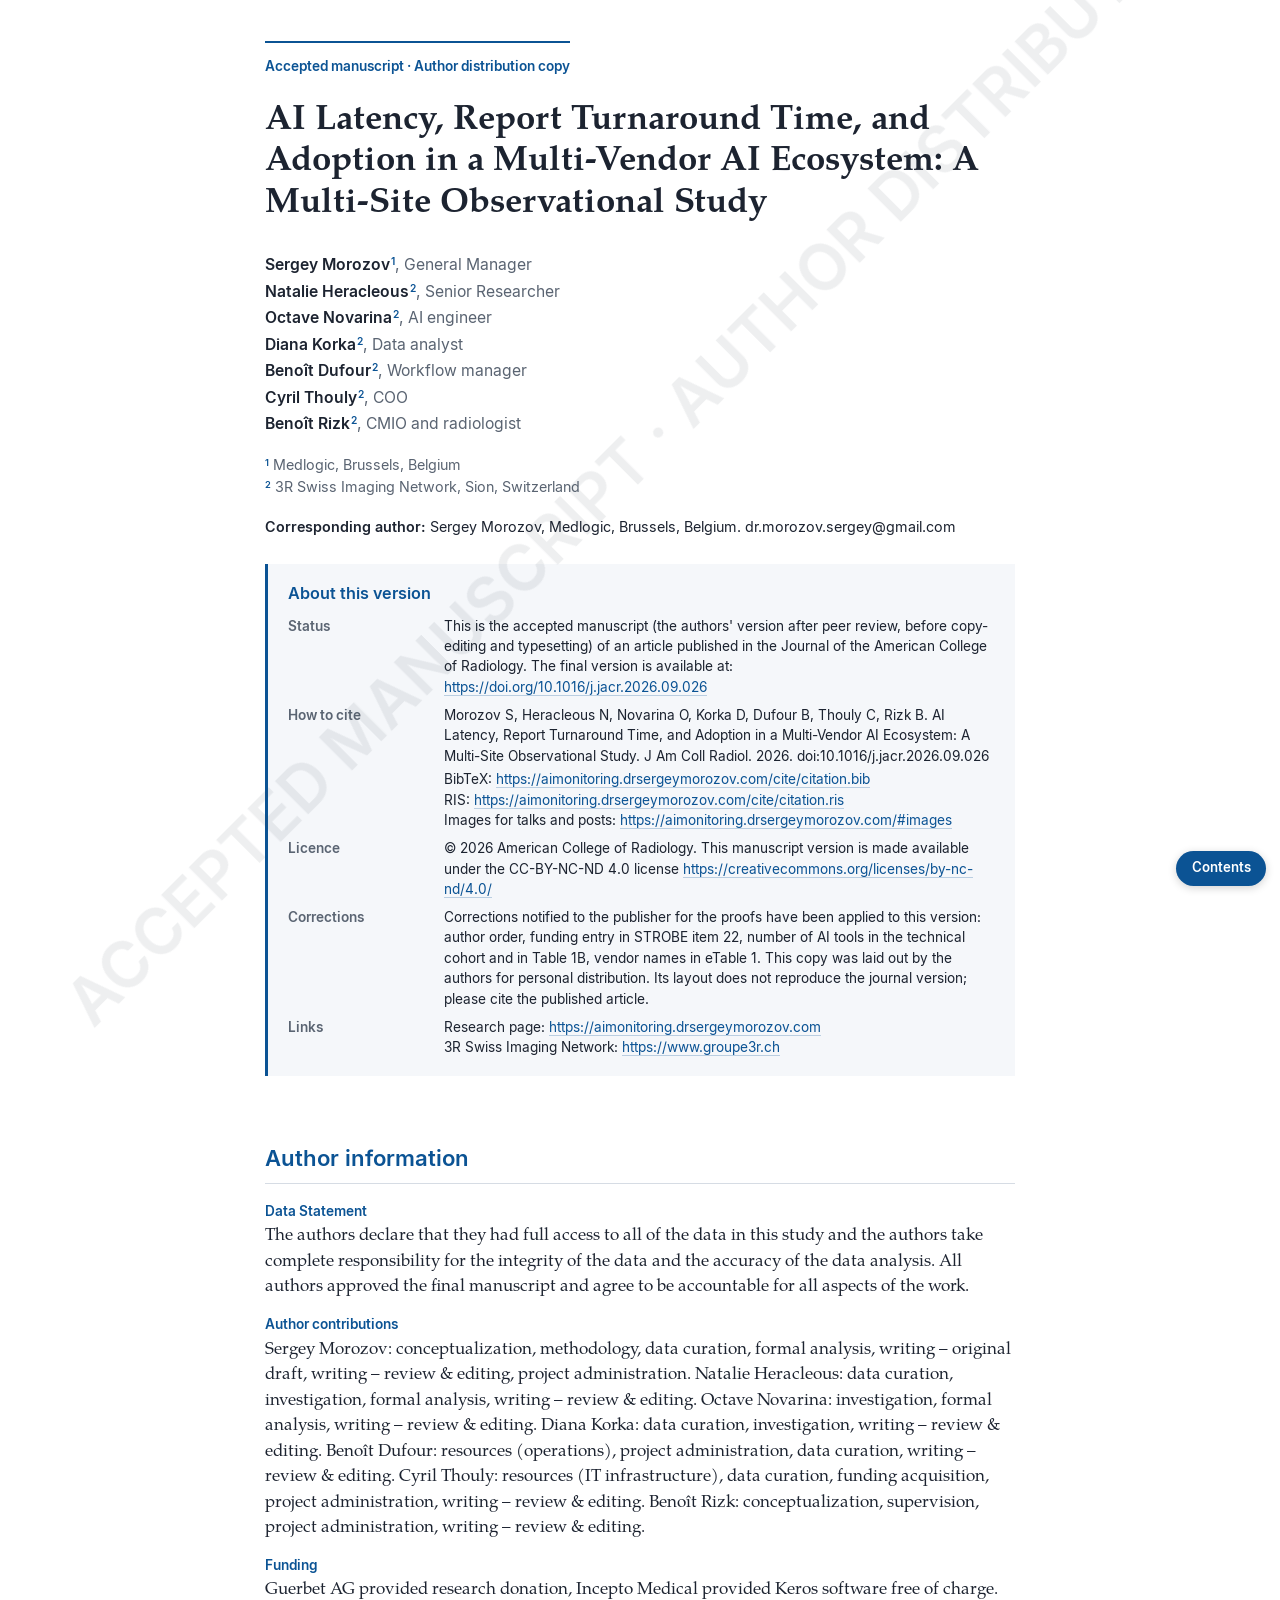
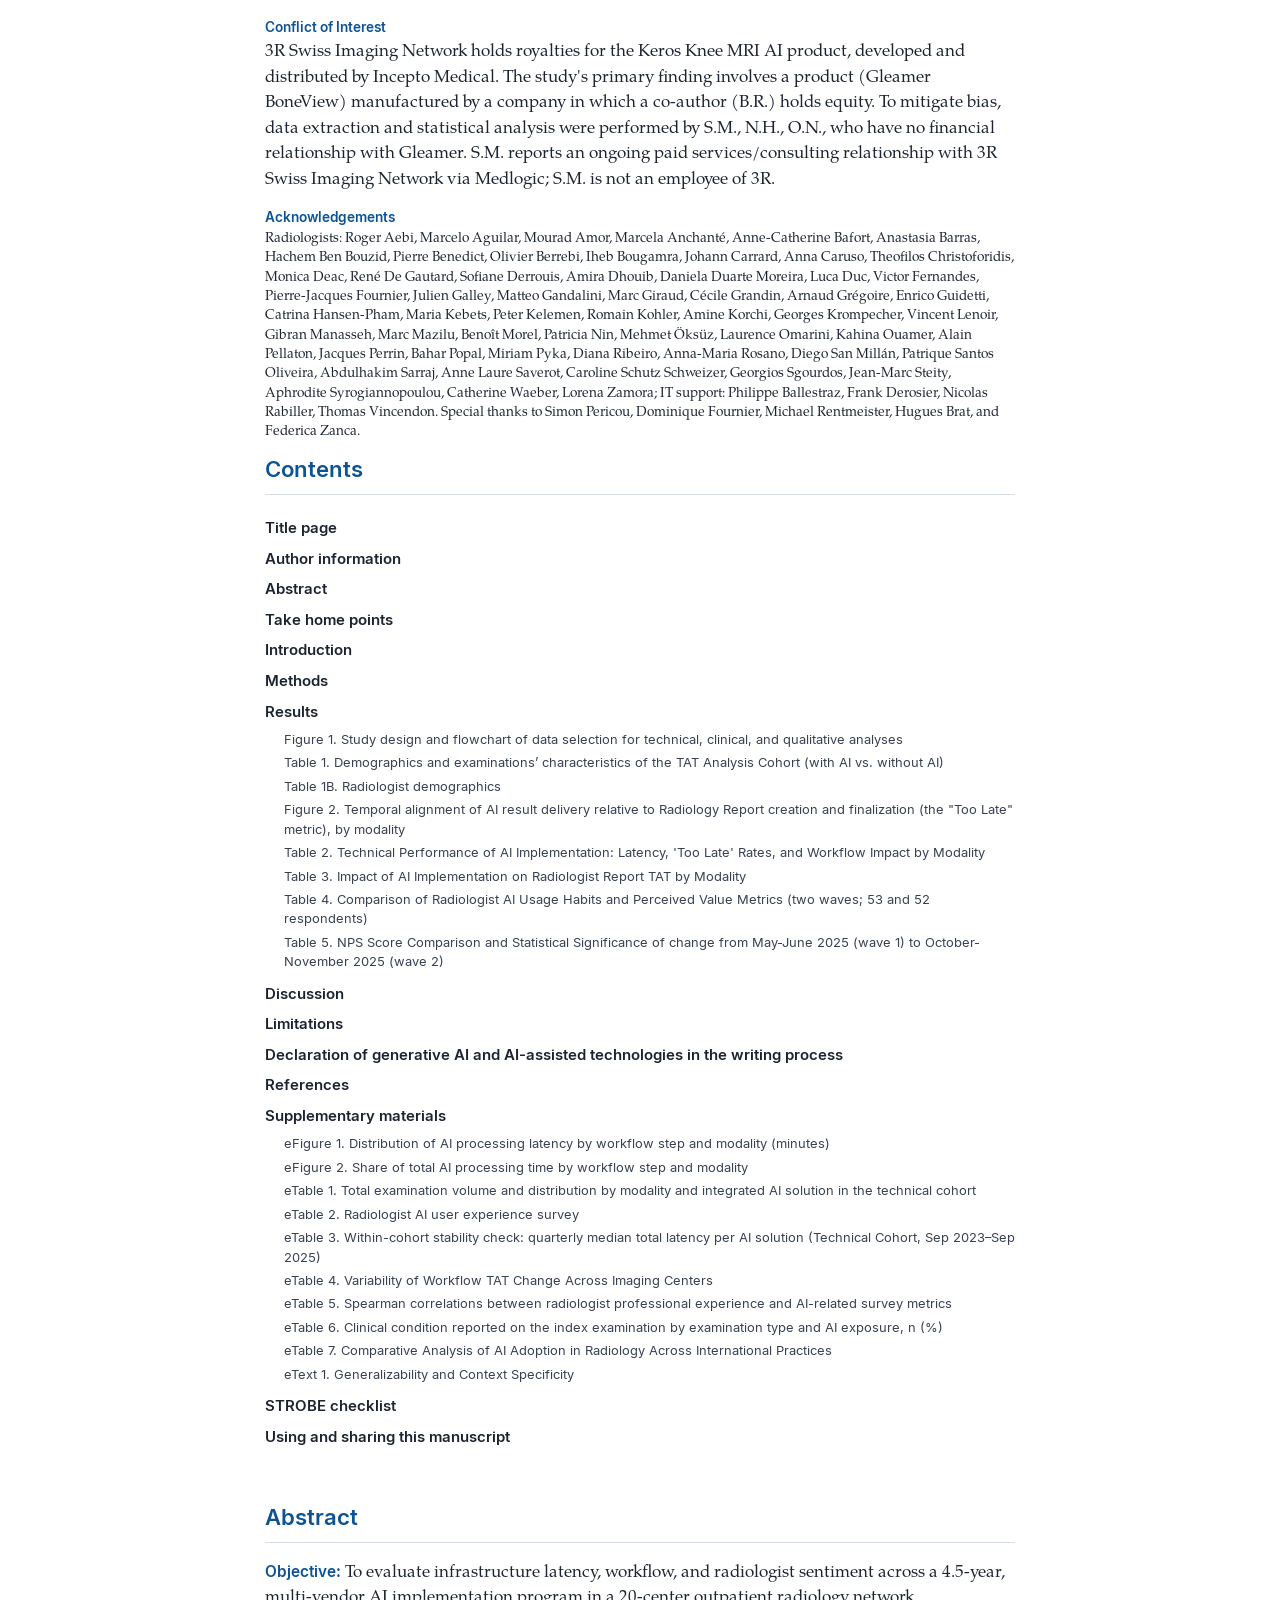
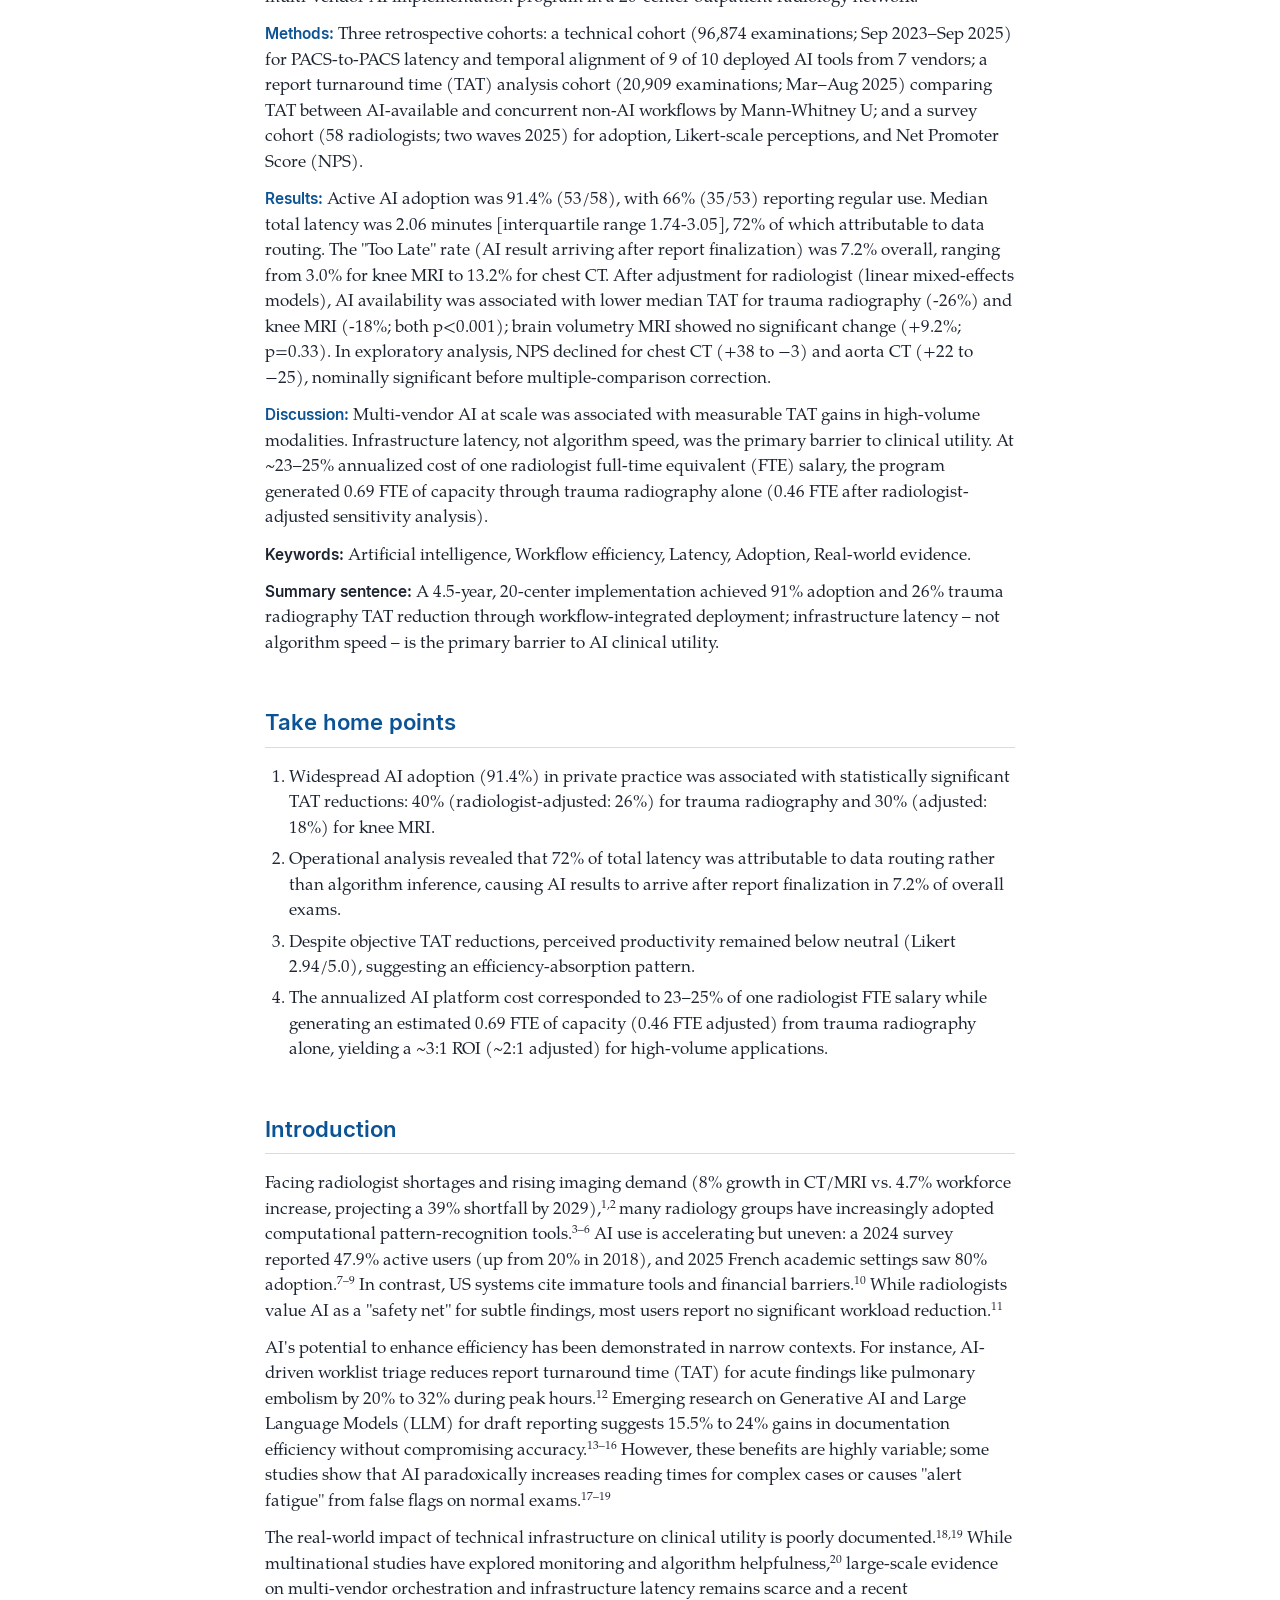
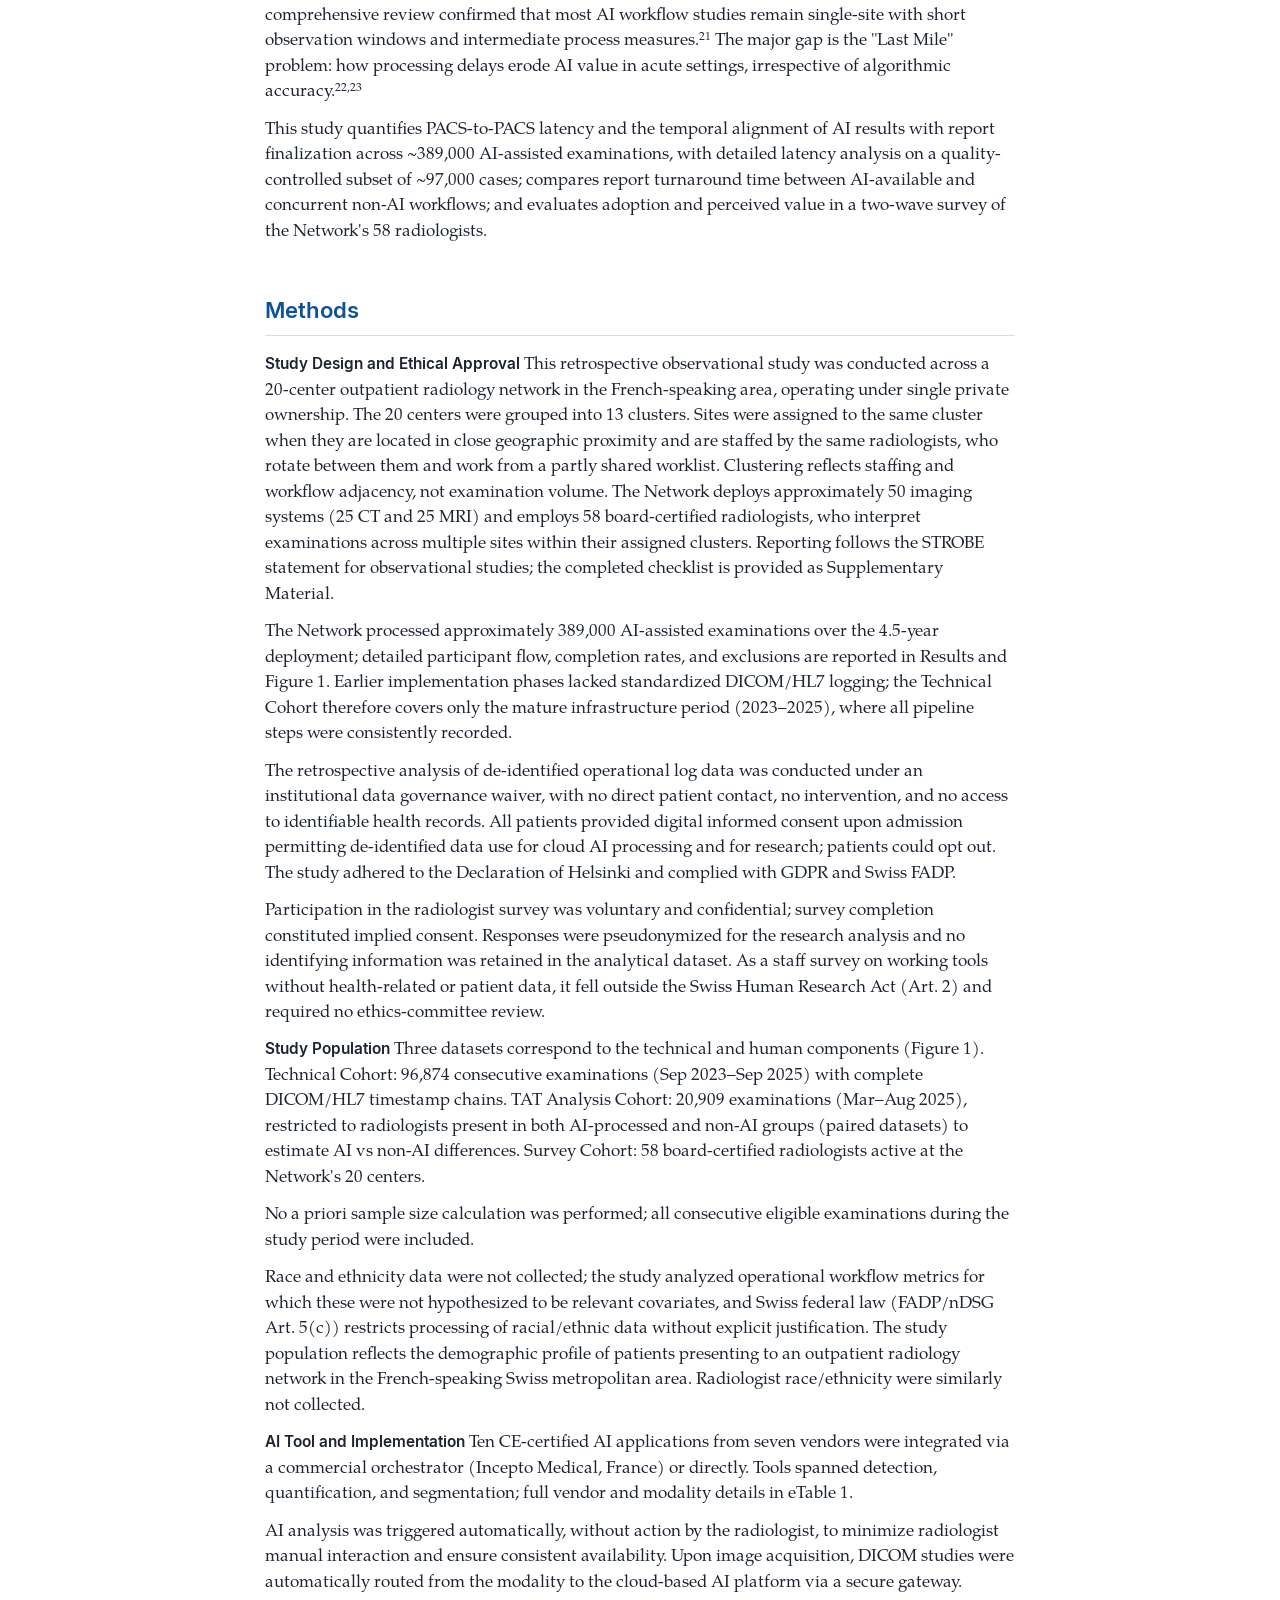
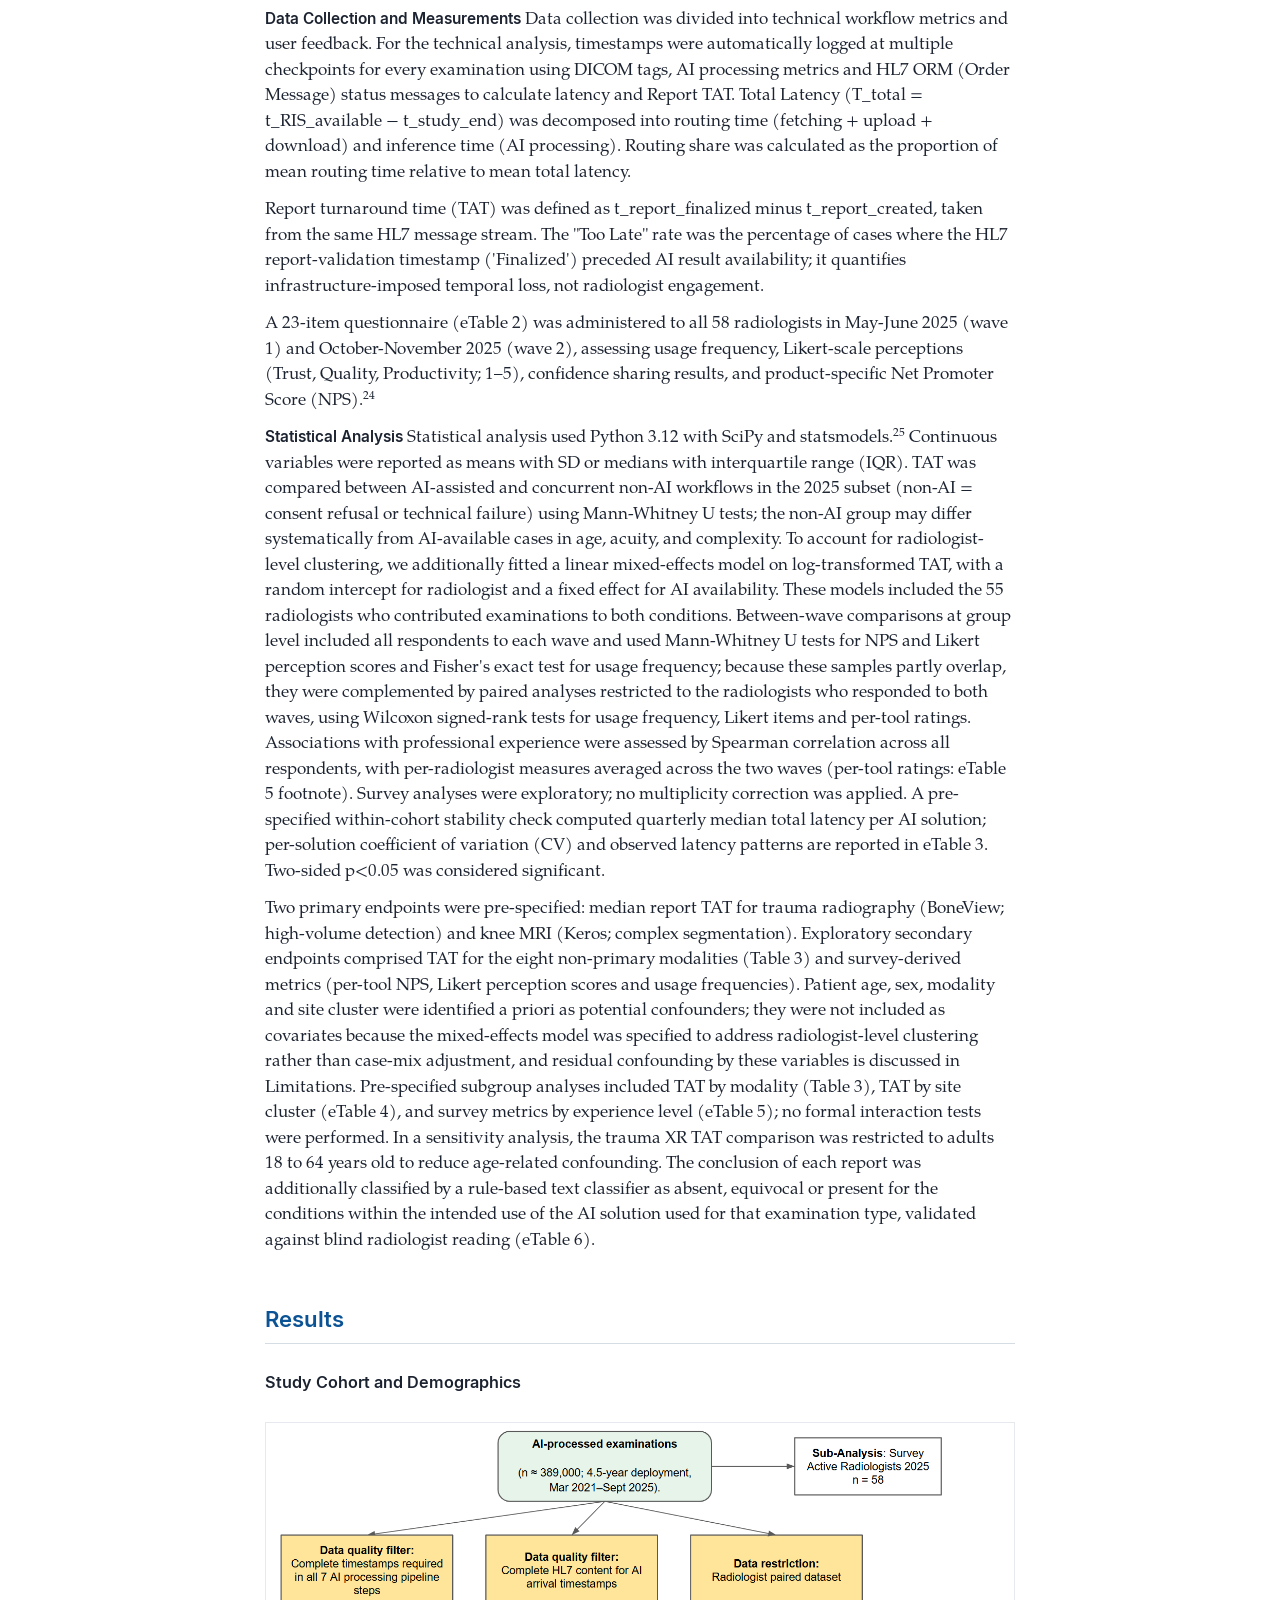
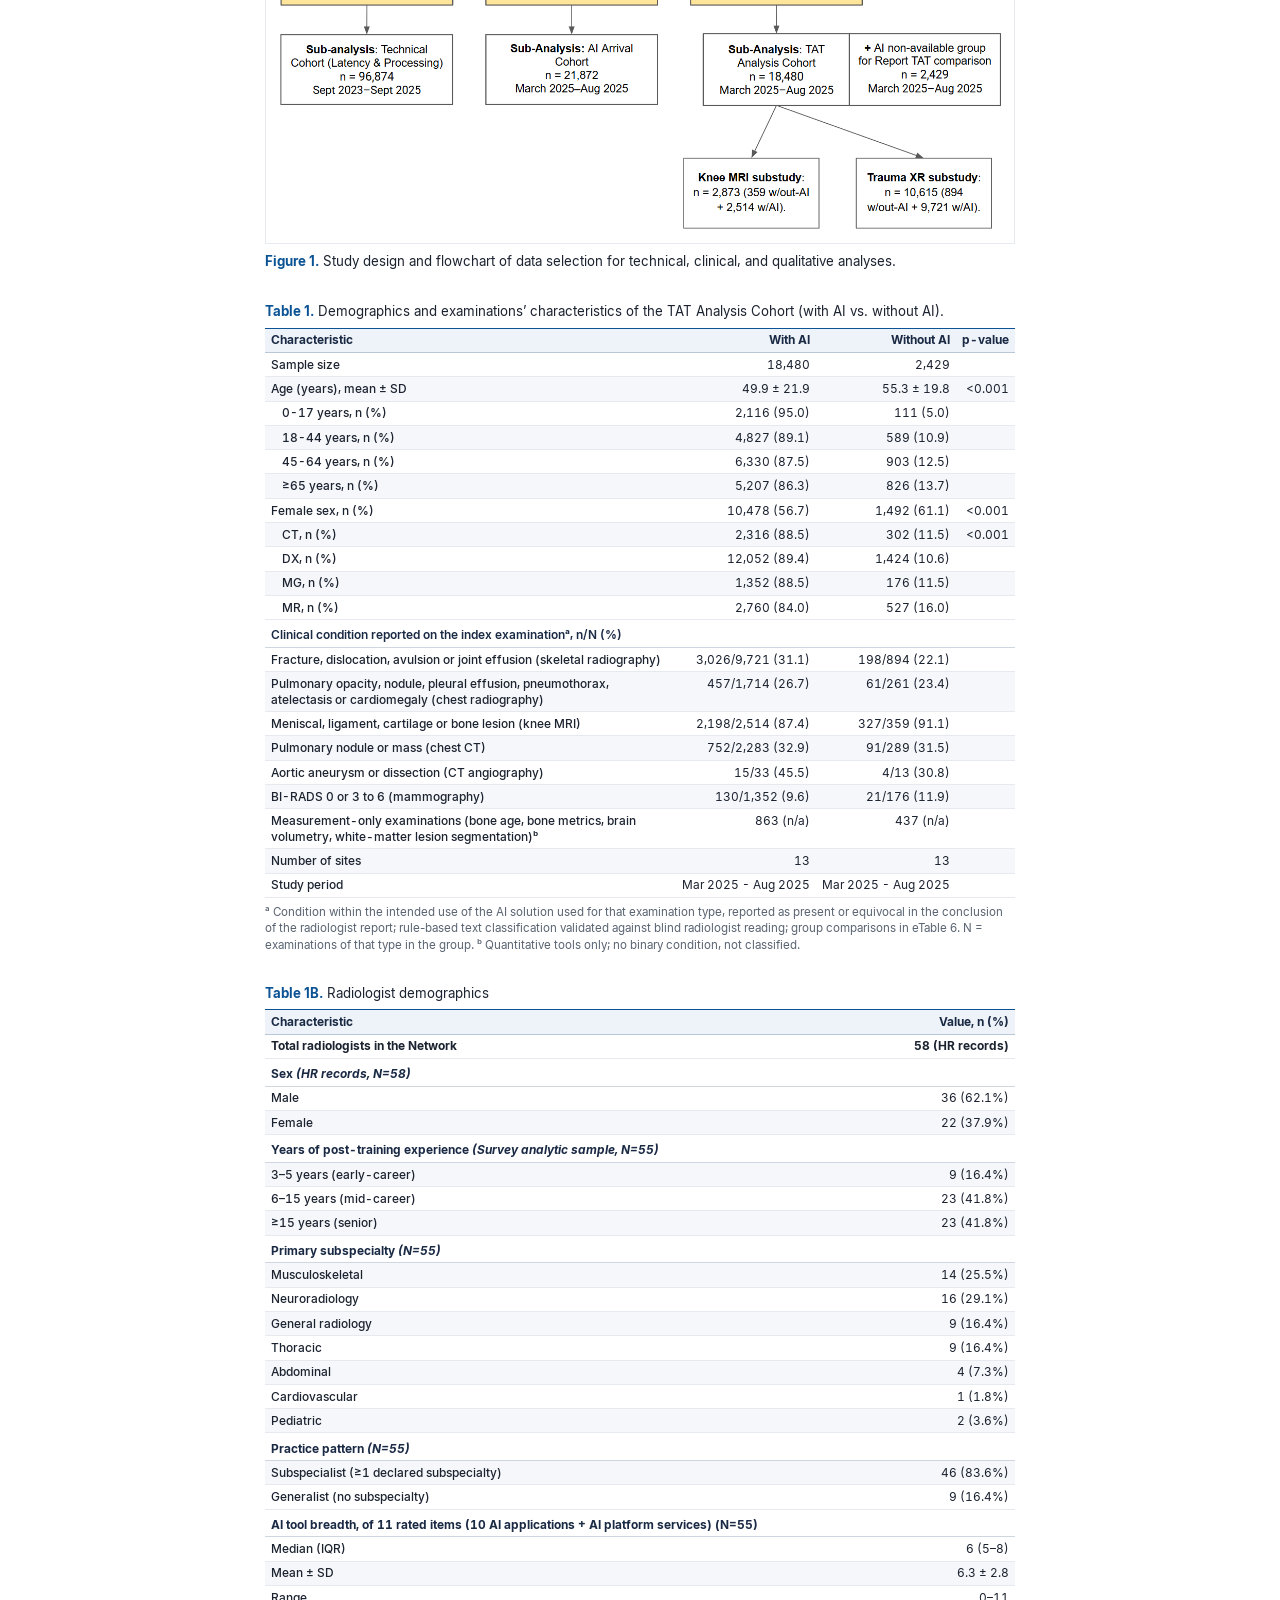
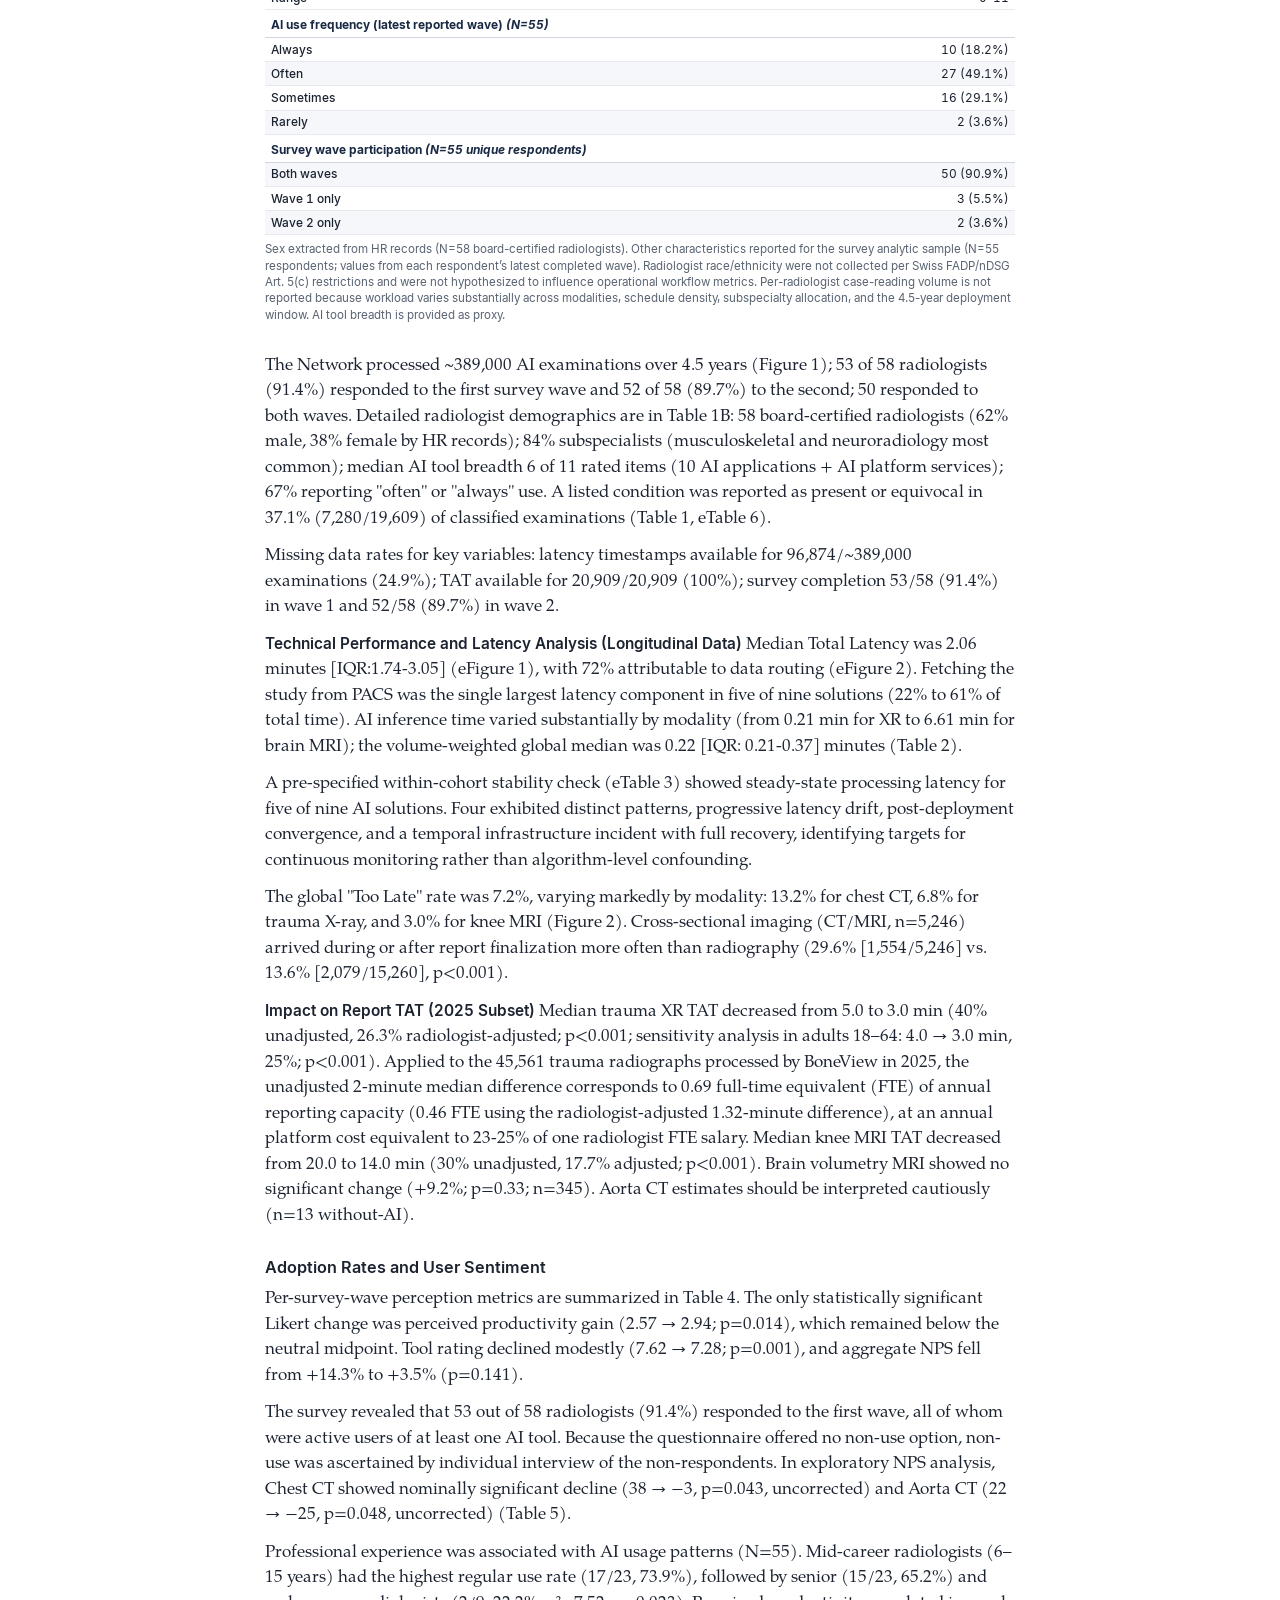
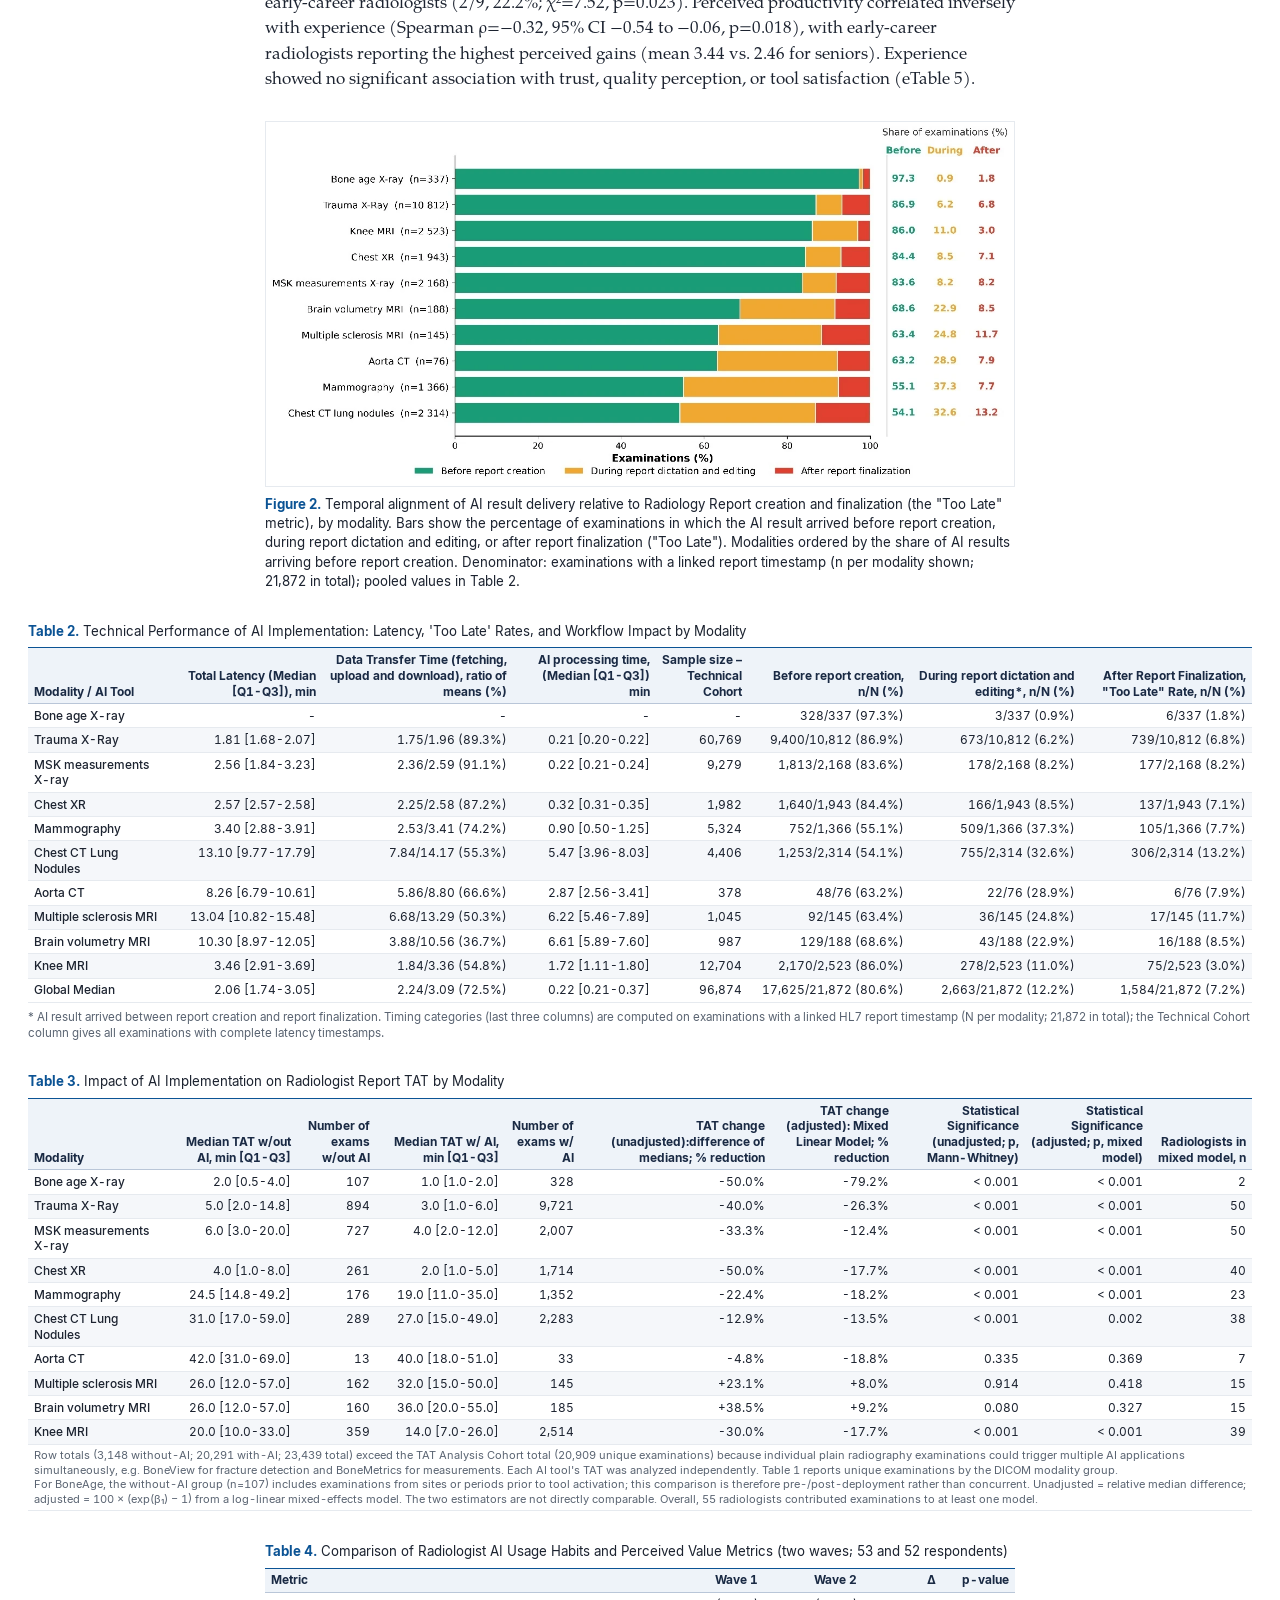
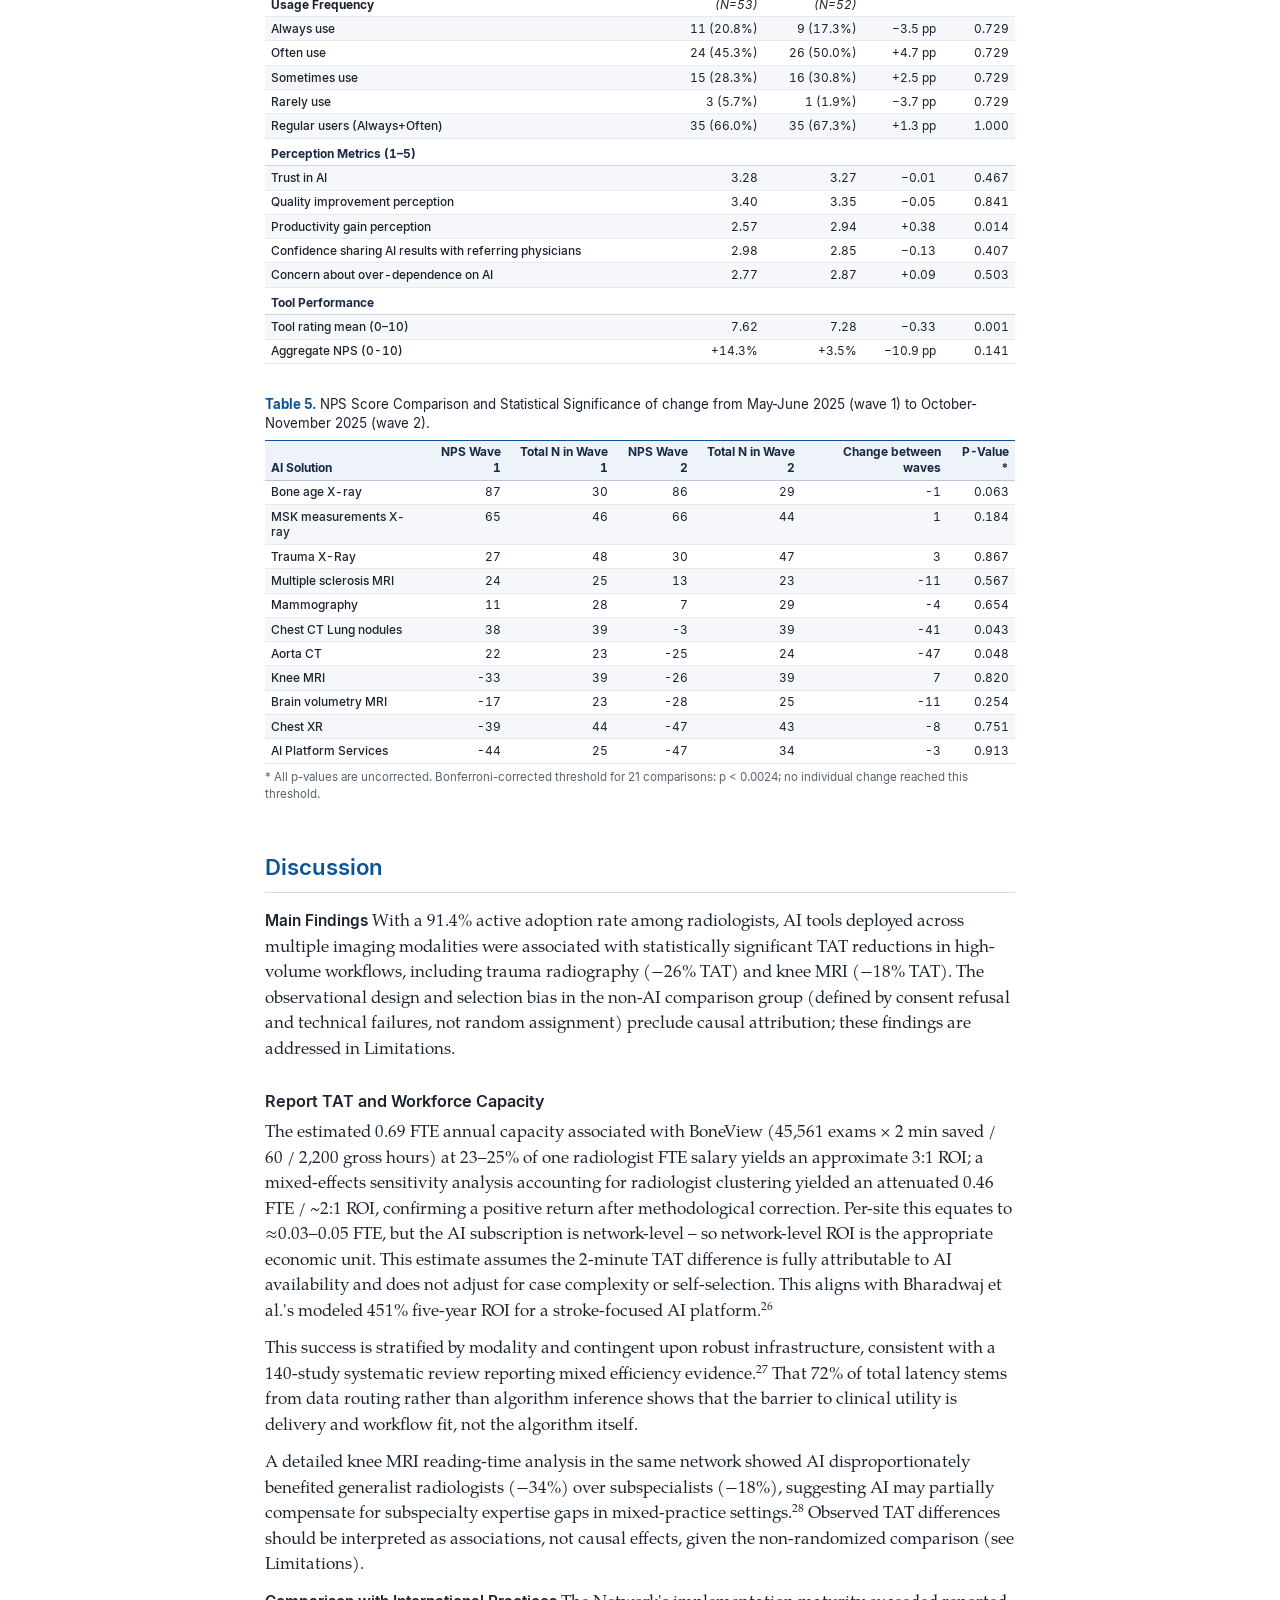
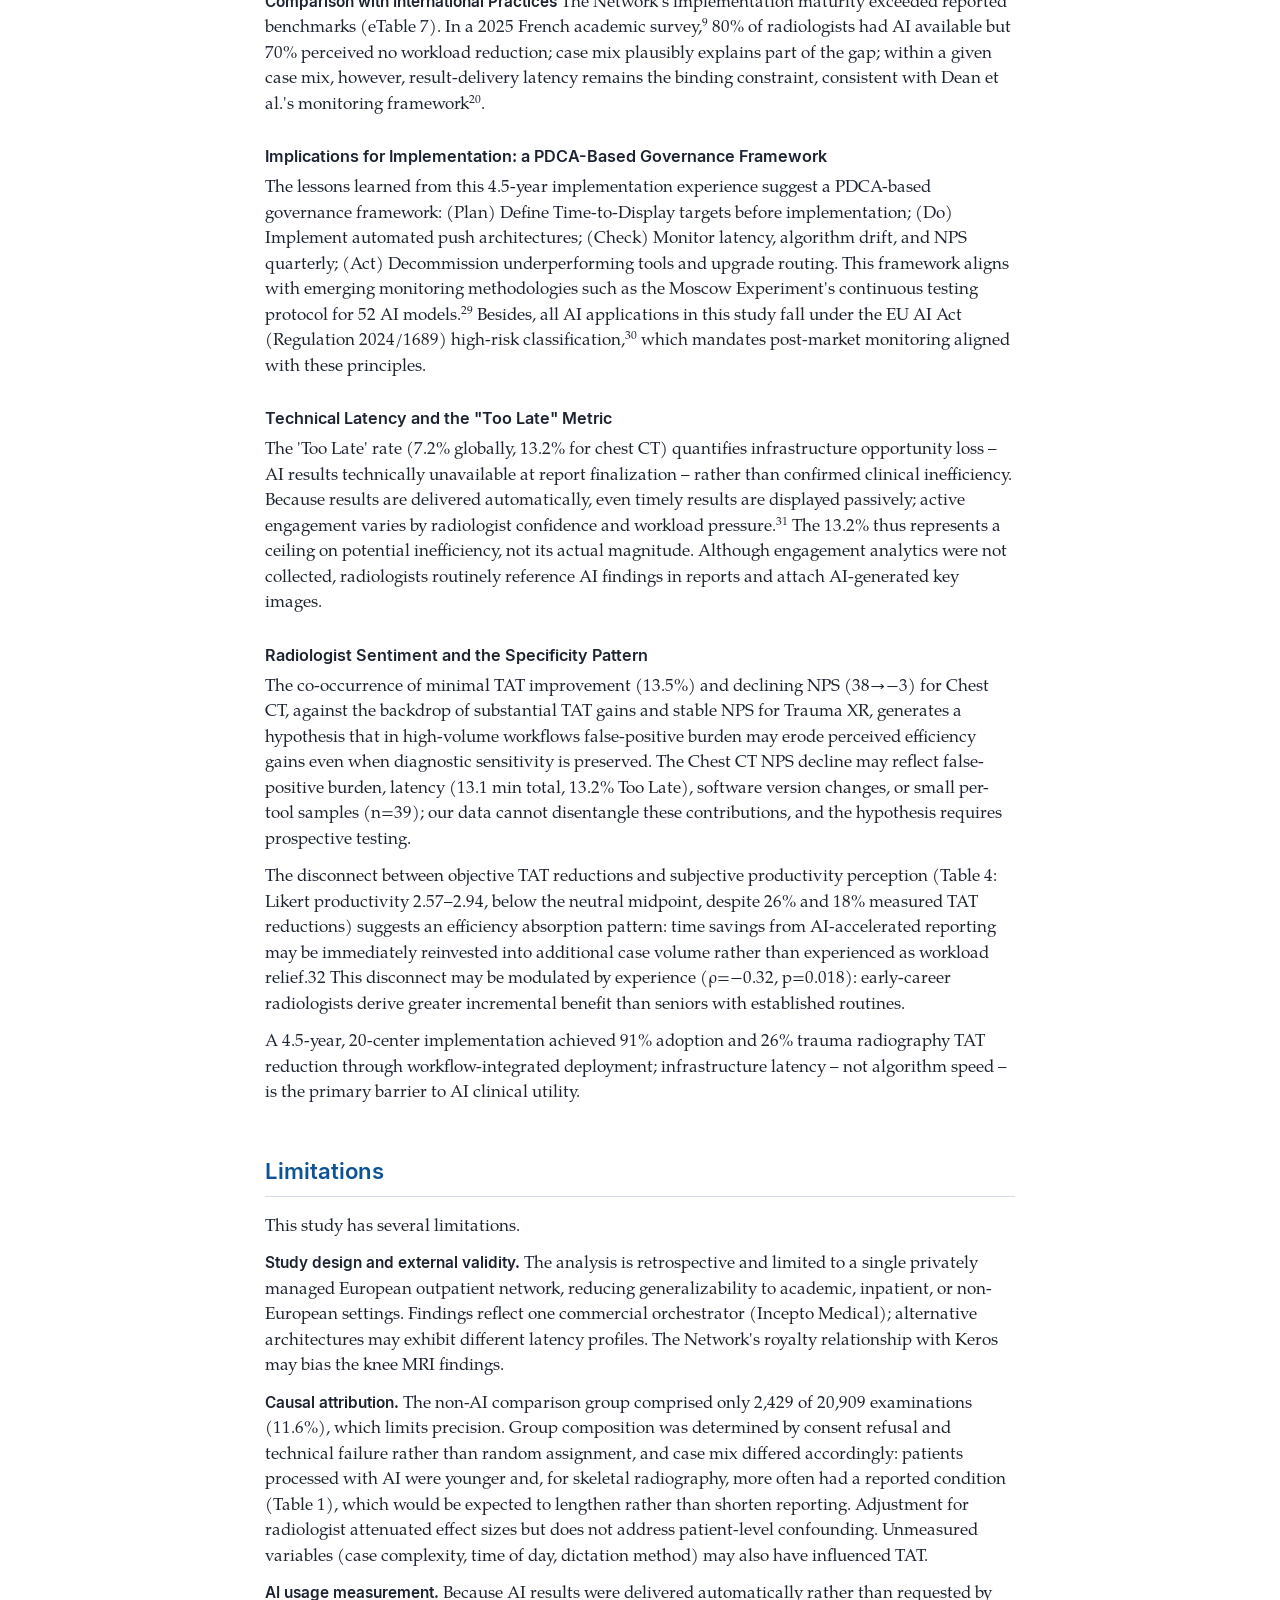
==== manuscript/index.html @ ba64d25e "Research page: AI latency and the Too Late rate (JACR 2026)" ====
<!doctype html>
<html lang="en">
<head>
<meta charset="utf-8">
<meta name="viewport" content="width=device-width, initial-scale=1">
<title>Accepted manuscript: AI Latency, Report Turnaround Time, and Adoption in a Multi-Vendor AI Ecosystem: A Multi-Site Observational Study</title>
<meta name="description" content="Accepted manuscript (author distribution copy). Morozov S, Heracleous N, Novarina O, Korka D, Dufour B, Thouly C, Rizk B. AI Latency, Report Turnaround Time, and Adoption in a Multi-Vendor AI Ecosystem: A Multi-Site Observational Study. J Am Coll Radiol. 2026. doi:10.1016/j.jacr.2026.09.026">
<meta name="author" content="Sergey Morozov, Natalie Heracleous, Octave Novarina, Diana Korka, Benoît Dufour, Cyril Thouly, Benoît Rizk">
<link rel="canonical" href="https://aimonitoring.drsergeymorozov.com/manuscript/">
<link rel="alternate" type="text/markdown" href="manuscript.md" title="Markdown version">
<link rel="alternate" type="application/pdf" href="https://aimonitoring.drsergeymorozov.com/morozov-jacr-2026-accepted-manuscript.pdf" title="PDF version">
<meta name="citation_title" content="AI Latency, Report Turnaround Time, and Adoption in a Multi-Vendor AI Ecosystem: A Multi-Site Observational Study">
<meta name="citation_author" content="Sergey Morozov">
<meta name="citation_author_institution" content="Medlogic, Brussels, Belgium">
<meta name="citation_author" content="Natalie Heracleous">
<meta name="citation_author_institution" content="3R Swiss Imaging Network, Sion, Switzerland">
<meta name="citation_author" content="Octave Novarina">
<meta name="citation_author_institution" content="3R Swiss Imaging Network, Sion, Switzerland">
<meta name="citation_author" content="Diana Korka">
<meta name="citation_author_institution" content="3R Swiss Imaging Network, Sion, Switzerland">
<meta name="citation_author" content="Benoît Dufour">
<meta name="citation_author_institution" content="3R Swiss Imaging Network, Sion, Switzerland">
<meta name="citation_author" content="Cyril Thouly">
<meta name="citation_author_institution" content="3R Swiss Imaging Network, Sion, Switzerland">
<meta name="citation_author" content="Benoît Rizk">
<meta name="citation_author_institution" content="3R Swiss Imaging Network, Sion, Switzerland">
<meta name="citation_publication_date" content="2026">
<meta name="citation_journal_title" content="Journal of the American College of Radiology">
<meta name="citation_doi" content="10.1016/j.jacr.2026.09.026">
<meta name="citation_pdf_url" content="https://aimonitoring.drsergeymorozov.com/morozov-jacr-2026-accepted-manuscript.pdf">
<meta name="citation_abstract_html_url" content="https://aimonitoring.drsergeymorozov.com/manuscript/">
<meta name="citation_language" content="en">
<meta name="citation_keywords" content="Artificial intelligence; Workflow efficiency; Latency; Adoption; Real-world evidence">
<meta name="DC.rights" content="https://creativecommons.org/licenses/by-nc-nd/4.0/">
<script type="application/ld+json">
{
 "@context": "https://schema.org",
 "@type": "ScholarlyArticle",
 "headline": "AI Latency, Report Turnaround Time, and Adoption in a Multi-Vendor AI Ecosystem: A Multi-Site Observational Study",
 "name": "AI Latency, Report Turnaround Time, and Adoption in a Multi-Vendor AI Ecosystem: A Multi-Site Observational Study",
 "author": [
  {
   "@type": "Person",
   "name": "Sergey Morozov",
   "affiliation": {
    "@type": "Organization",
    "name": "Medlogic, Brussels, Belgium"
   }
  },
  {
   "@type": "Person",
   "name": "Natalie Heracleous",
   "affiliation": {
    "@type": "Organization",
    "name": "3R Swiss Imaging Network, Sion, Switzerland"
   }
  },
  {
   "@type": "Person",
   "name": "Octave Novarina",
   "affiliation": {
    "@type": "Organization",
    "name": "3R Swiss Imaging Network, Sion, Switzerland"
   }
  },
  {
   "@type": "Person",
   "name": "Diana Korka",
   "affiliation": {
    "@type": "Organization",
    "name": "3R Swiss Imaging Network, Sion, Switzerland"
   }
  },
  {
   "@type": "Person",
   "name": "Benoît Dufour",
   "affiliation": {
    "@type": "Organization",
    "name": "3R Swiss Imaging Network, Sion, Switzerland"
   }
  },
  {
   "@type": "Person",
   "name": "Cyril Thouly",
   "affiliation": {
    "@type": "Organization",
    "name": "3R Swiss Imaging Network, Sion, Switzerland"
   }
  },
  {
   "@type": "Person",
   "name": "Benoît Rizk",
   "affiliation": {
    "@type": "Organization",
    "name": "3R Swiss Imaging Network, Sion, Switzerland"
   }
  }
 ],
 "datePublished": "2026",
 "isPartOf": {
  "@type": "Periodical",
  "name": "Journal of the American College of Radiology"
 },
 "identifier": {
  "@type": "PropertyValue",
  "propertyID": "DOI",
  "value": "10.1016/j.jacr.2026.09.026"
 },
 "sameAs": "https://doi.org/10.1016/j.jacr.2026.09.026",
 "license": "https://creativecommons.org/licenses/by-nc-nd/4.0/",
 "copyrightHolder": {
  "@type": "Organization",
  "name": "American College of Radiology"
 },
 "copyrightYear": 2026,
 "creativeWorkStatus": "Accepted manuscript",
 "abstract": "Objective: To evaluate infrastructure latency, workflow, and radiologist sentiment across a 4.5-year, multi-vendor AI implementation program in a 20-center outpatient radiology network. Methods: Three retrospective cohorts: a technical cohort (96,874 examinations; Sep 2023–Sep 2025) for PACS-to-PACS latency and temporal alignment of 9 of 10 deployed AI tools from 7 vendors; a report turnaround time (TAT) analysis cohort (20,909 examinations; Mar–Aug 2025) comparing TAT between AI-available and concurrent non-AI workflows by Mann-Whitney U; and a survey cohort (58 radiologists; two waves 2025) for adoption, Likert-scale perceptions, and Net Promoter Score (NPS). Results: Active AI adoption was 91.4% (53/58), with 66% (35/53) reporting regular use. Median total latency was 2.06 minutes [interquartile range 1.74-3.05], 72% of which attributable to data routing. The \"Too Late\" rate (AI result arriving after report finalization) was 7.2% overall, ranging from 3.0% for knee MRI to 13.2% for chest CT. After adjustment for radiologist (linear mixed-effects models), AI availability was associated with lower median TAT for trauma radiography (-26%) and knee MRI (-18%; both p<0.001); brain volumetry MRI showed no significant change (+9.2%; p=0.33). In exploratory analysis, NPS declined for chest CT (+38 to −3) and aorta CT (+22 to −25), nominally significant before multiple-comparison correction. Discussion: Multi-vendor AI at scale was associated with measurable TAT gains in high-volume modalities. Infrastructure latency, not algorithm speed, was the primary barrier to clinical utility. At ~23–25% annualized cost of one radiologist full-time equivalent (FTE) salary, the program generated 0.69 FTE of capacity through trauma radiography alone (0.46 FTE after radiologist-adjusted sensitivity analysis).",
 "keywords": [
  "Artificial intelligence",
  "Workflow efficiency",
  "Latency",
  "Adoption",
  "Real-world evidence"
 ],
 "inLanguage": "en",
 "url": "https://aimonitoring.drsergeymorozov.com/manuscript/",
 "encoding": [
  {
   "@type": "MediaObject",
   "encodingFormat": "application/pdf",
   "contentUrl": "https://aimonitoring.drsergeymorozov.com/morozov-jacr-2026-accepted-manuscript.pdf"
  },
  {
   "@type": "MediaObject",
   "encodingFormat": "text/markdown",
   "contentUrl": "https://aimonitoring.drsergeymorozov.com/manuscript/manuscript.md"
  }
 ]
}
</script>
<link rel="stylesheet" href="assets/style.css">
</head>
<body>
<div class="page-wrap">
<main>
<article>

<header class="titlepage" id="title-page">
  <p class="status">Accepted manuscript · Author distribution copy</p>
  <h1><a class="self" href="#title-page">AI Latency, Report Turnaround Time, and Adoption in a Multi-Vendor AI Ecosystem: A Multi-Site Observational Study</a></h1>
  <ul class="alist"><li><span class="nm">Sergey Morozov<sup>1</sup></span><span class="role">, General Manager</span></li><li><span class="nm">Natalie Heracleous<sup>2</sup></span><span class="role">, Senior Researcher</span></li><li><span class="nm">Octave Novarina<sup>2</sup></span><span class="role">, AI engineer</span></li><li><span class="nm">Diana Korka<sup>2</sup></span><span class="role">, Data analyst</span></li><li><span class="nm">Benoît Dufour<sup>2</sup></span><span class="role">, Workflow manager</span></li><li><span class="nm">Cyril Thouly<sup>2</sup></span><span class="role">, COO</span></li><li><span class="nm">Benoît Rizk<sup>2</sup></span><span class="role">, CMIO and radiologist</span></li></ul>
  <p class="affs"><sup>1</sup> Medlogic, Brussels, Belgium<br><sup>2</sup> 3R Swiss Imaging Network, Sion, Switzerland</p>
  <p class="corr"><b>Corresponding author:</b> Sergey Morozov, Medlogic, Brussels, Belgium. dr.morozov.sergey@gmail.com</p>
  <div class="about">
    <h2>About this version</h2>
    <dl>
      <dt>Status</dt><dd>This is the accepted manuscript (the authors&#x27; version after peer review, before copy-editing and typesetting) of an article published in the Journal of the American College of Radiology. The final version is available at: <a class="url" href="https://doi.org/10.1016/j.jacr.2026.09.026">https://doi.org/10.1016/j.jacr.2026.09.026</a></dd>
      <dt>How to cite</dt><dd>Morozov S, Heracleous N, Novarina O, Korka D, Dufour B, Thouly C, Rizk B. AI Latency, Report Turnaround Time, and Adoption in a Multi-Vendor AI Ecosystem: A Multi-Site Observational Study. J Am Coll Radiol. 2026. doi:10.1016/j.jacr.2026.09.026<br><span class="citelinks">BibTeX: <a class="url" href="https://aimonitoring.drsergeymorozov.com/cite/citation.bib">https://aimonitoring.drsergeymorozov.com/cite/citation.bib</a><br>RIS: <a class="url" href="https://aimonitoring.drsergeymorozov.com/cite/citation.ris">https://aimonitoring.drsergeymorozov.com/cite/citation.ris</a><br>Images for talks and posts: <a class="url" href="https://aimonitoring.drsergeymorozov.com/#images">https://aimonitoring.drsergeymorozov.com/#images</a></span></dd>
      <dt>Licence</dt><dd>© 2026 American College of Radiology. This manuscript version is made available under the CC-BY-NC-ND 4.0 license <a class="url" href="https://creativecommons.org/licenses/by-nc-nd/4.0/">https://creativecommons.org/licenses/by-nc-nd/4.0/</a></dd>
      <dt>Corrections</dt><dd>Corrections notified to the publisher for the proofs have been applied to this version: author order, funding entry in STROBE item 22, number of AI tools in the technical cohort and in Table 1B, vendor names in eTable 1. This copy was laid out by the authors for personal distribution. Its layout does not reproduce the journal version; please cite the published article.</dd>
      <dt>Links</dt><dd>Research page: <a class="url" href="https://aimonitoring.drsergeymorozov.com">https://aimonitoring.drsergeymorozov.com</a><br>3R Swiss Imaging Network: <a class="url" href="https://www.groupe3r.ch">https://www.groupe3r.ch</a></dd>
    </dl>
  </div>
</header>
<section class="artinfo" id="article-information"><h2><a class="self" href="#article-information">Author information</a></h2><div class="tp"><dl><dt>Data Statement</dt><dd><p>The authors declare that they had full access to all of the data in this study and the authors take complete responsibility for the integrity of the data and the accuracy of the data analysis. All authors approved the final manuscript and agree to be accountable for all aspects of the work.</p></dd><dt>Author contributions</dt><dd><p>Sergey Morozov: conceptualization, methodology, data curation, formal analysis, writing – original draft, writing – review &amp; editing, project administration. Natalie Heracleous: data curation, investigation, formal analysis, writing – review &amp; editing. Octave Novarina: investigation, formal analysis, writing – review &amp; editing. Diana Korka: data curation, investigation, writing – review &amp; editing. Benoît Dufour: resources (operations), project administration, data curation, writing – review &amp; editing. Cyril Thouly: resources (IT infrastructure), data curation, funding acquisition, project administration, writing – review &amp; editing. Benoît Rizk: conceptualization, supervision, project administration, writing – review &amp; editing.</p></dd><dt>Funding</dt><dd><p>Guerbet AG provided research donation, Incepto Medical provided Keros software free of charge.</p></dd><dt>Conflict of Interest</dt><dd><p>3R Swiss Imaging Network holds royalties for the Keros Knee MRI AI product, developed and distributed by Incepto Medical. The study&#x27;s primary finding involves a product (Gleamer BoneView) manufactured by a company in which a co-author (B.R.) holds equity. To mitigate bias, data extraction and statistical analysis were performed by S.M., N.H., O.N., who have no financial relationship with Gleamer. S.M. reports an ongoing paid services/consulting relationship with 3R Swiss Imaging Network via Medlogic; S.M. is not an employee of 3R.</p></dd><dt>Acknowledgements</dt><dd class="small"><p>Radiologists: Roger Aebi, Marcelo Aguilar, Mourad Amor, Marcela Anchanté, Anne-Catherine Bafort, Anastasia Barras, Hachem Ben Bouzid, Pierre Benedict, Olivier Berrebi, Iheb Bougamra, Johann Carrard, Anna Caruso, Theofilos Christoforidis, Monica Deac, René De Gautard, Sofiane Derrouis, Amira Dhouib, Daniela Duarte Moreira, Luca Duc, Victor Fernandes, Pierre-Jacques Fournier, Julien Galley, Matteo Gandalini, Marc Giraud, Cécile Grandin, Arnaud Grégoire, Enrico Guidetti, Catrina Hansen-Pham, Maria Kebets, Peter Kelemen, Romain Kohler, Amine Korchi, Georges Krompecher, Vincent Lenoir, Gibran Manasseh, Marc Mazilu, Benoît Morel, Patricia Nin, Mehmet Öksüz, Laurence Omarini, Kahina Ouamer, Alain Pellaton, Jacques Perrin, Bahar Popal, Miriam Pyka, Diana Ribeiro, Anna-Maria Rosano, Diego San Millán, Patrique Santos Oliveira, Abdulhakim Sarraj, Anne Laure Saverot, Caroline Schutz Schweizer, Georgios Sgourdos, Jean-Marc Steity, Aphrodite Syrogiannopoulou, Catherine Waeber, Lorena Zamora; IT support: Philippe Ballestraz, Frank Derosier, Nicolas Rabiller, Thomas Vincendon. Special thanks to Simon Pericou, Dominique Fournier, Michael Rentmeister, Hugues Brat, and Federica Zanca.</p></dd></dl></div></section>

<nav class="toc" id="contents" aria-label="Contents">
  <h2><a class="self" href="#contents">Contents</a></h2>
  <ol><li class="lvl1"><a class="e" href="#title-page">Title page</a></li><li class="lvl1"><a class="e" href="#article-information">Author information</a></li><li class="lvl1"><a class="e" href="#abstract">Abstract</a></li><li class="lvl1"><a class="e" href="#take-home-points">Take home points</a></li><li class="lvl1"><a class="e" href="#introduction">Introduction</a></li><li class="lvl1"><a class="e" href="#methods">Methods</a></li><li class="lvl1"><a class="e" href="#results">Results</a><ol><li class="lvl2"><a class="e" href="#figure-1">Figure 1. Study design and flowchart of data selection for technical, clinical, and qualitative analyses</a></li><li class="lvl2"><a class="e" href="#table-1">Table 1. Demographics and examinations’ characteristics of the TAT Analysis Cohort (with AI vs. without AI)</a></li><li class="lvl2"><a class="e" href="#table-1b">Table 1B. Radiologist demographics</a></li><li class="lvl2"><a class="e" href="#figure-2">Figure 2. Temporal alignment of AI result delivery relative to Radiology Report creation and finalization (the &quot;Too Late&quot; metric), by modality</a></li><li class="lvl2"><a class="e" href="#table-2">Table 2. Technical Performance of AI Implementation: Latency, &#x27;Too Late&#x27; Rates, and Workflow Impact by Modality</a></li><li class="lvl2"><a class="e" href="#table-3">Table 3. Impact of AI Implementation on Radiologist Report TAT by Modality</a></li><li class="lvl2"><a class="e" href="#table-4">Table 4. Comparison of Radiologist AI Usage Habits and Perceived Value Metrics (two waves; 53 and 52 respondents)</a></li><li class="lvl2"><a class="e" href="#table-5">Table 5. NPS Score Comparison and Statistical Significance of change from May-June 2025 (wave 1) to October-November 2025 (wave 2)</a></li></ol></li><li class="lvl1"><a class="e" href="#discussion">Discussion</a></li><li class="lvl1"><a class="e" href="#limitations">Limitations</a></li><li class="lvl1"><a class="e" href="#declaration-of-generative-ai-and-ai-assisted-technologies-in">Declaration of generative AI and AI-assisted technologies in the writing process</a></li><li class="lvl1"><a class="e" href="#references">References</a></li><li class="lvl1"><a class="e" href="#supplementary-materials">Supplementary materials</a><ol><li class="lvl2"><a class="e" href="#efigure-1">eFigure 1. Distribution of AI processing latency by workflow step and modality (minutes)</a></li><li class="lvl2"><a class="e" href="#efigure-2">eFigure 2. Share of total AI processing time by workflow step and modality</a></li><li class="lvl2"><a class="e" href="#etable-1">eTable 1. Total examination volume and distribution by modality and integrated AI solution in the technical cohort</a></li><li class="lvl2"><a class="e" href="#etable-2">eTable 2. Radiologist AI user experience survey</a></li><li class="lvl2"><a class="e" href="#etable-3">eTable 3. Within-cohort stability check: quarterly median total latency per AI solution (Technical Cohort, Sep 2023–Sep 2025)</a></li><li class="lvl2"><a class="e" href="#etable-4">eTable 4. Variability of Workflow TAT Change Across Imaging Centers</a></li><li class="lvl2"><a class="e" href="#etable-5">eTable 5. Spearman correlations between radiologist professional experience and AI-related survey metrics</a></li><li class="lvl2"><a class="e" href="#etable-6">eTable 6. Clinical condition reported on the index examination by examination type and AI exposure, n (%)</a></li><li class="lvl2"><a class="e" href="#etable-7">eTable 7. Comparative Analysis of AI Adoption in Radiology Across International Practices</a></li><li class="lvl2"><a class="e" href="#etext-1-generalizability-and-context-specificity">eText 1. Generalizability and Context Specificity</a></li></ol></li><li class="lvl1"><a class="e" href="#strobe-checklist">STROBE checklist</a></li><li class="lvl1"><a class="e" href="#using-and-sharing">Using and sharing this manuscript</a></li></ol>
</nav>
<section id="abstract"><h2><a class="self" href="#abstract">Abstract</a></h2><p><strong class="lbl">Objective:</strong> To evaluate infrastructure latency, workflow, and radiologist sentiment across a 4.5-year, multi-vendor AI implementation program in a 20-center outpatient radiology network.</p><p><strong class="lbl">Methods:</strong> Three retrospective cohorts: a technical cohort (96,874 examinations; Sep 2023–Sep 2025) for PACS-to-PACS latency and temporal alignment of 9 of 10 deployed AI tools from 7 vendors; a report turnaround time (TAT) analysis cohort (20,909 examinations; Mar–Aug 2025) comparing TAT between AI-available and concurrent non-AI workflows by Mann-Whitney U; and a survey cohort (58 radiologists; two waves 2025) for adoption, Likert-scale perceptions, and Net Promoter Score (NPS).</p><p><strong class="lbl">Results:</strong> Active AI adoption was 91.4% (53/58), with 66% (35/53) reporting regular use. Median total latency was 2.06 minutes [interquartile range 1.74-3.05], 72% of which attributable to data routing. The &quot;Too Late&quot; rate (AI result arriving after report finalization) was 7.2% overall, ranging from 3.0% for knee MRI to 13.2% for chest CT. After adjustment for radiologist (linear mixed-effects models), AI availability was associated with lower median TAT for trauma radiography (-26%) and knee MRI (-18%; both p&lt;0.001); brain volumetry MRI showed no significant change (+9.2%; p=0.33). In exploratory analysis, NPS declined for chest CT (+38 to −3) and aorta CT (+22 to −25), nominally significant before multiple-comparison correction.</p><p><strong class="lbl">Discussion:</strong> Multi-vendor AI at scale was associated with measurable TAT gains in high-volume modalities. Infrastructure latency, not algorithm speed, was the primary barrier to clinical utility. At ~23–25% annualized cost of one radiologist full-time equivalent (FTE) salary, the program generated 0.69 FTE of capacity through trauma radiography alone (0.46 FTE after radiologist-adjusted sensitivity analysis).</p><p><strong>Keywords:</strong> Artificial intelligence, Workflow efficiency, Latency, Adoption, Real-world evidence.</p><p><strong>Summary sentence: </strong>A 4.5-year, 20-center implementation achieved 91% adoption and 26% trauma radiography TAT reduction through workflow-integrated deployment; infrastructure latency – not algorithm speed – is the primary barrier to AI clinical utility.</p></section><section id="take-home-points"><h2><a class="self" href="#take-home-points">Take home points</a></h2><ol><li>Widespread AI adoption (91.4%) in private practice was associated with statistically significant TAT reductions: 40% (radiologist-adjusted: 26%) for trauma radiography and 30% (adjusted: 18%) for knee MRI.</li><li>Operational analysis revealed that 72% of total latency was attributable to data routing rather than algorithm inference, causing AI results to arrive after report finalization in 7.2% of overall exams.</li><li>Despite objective TAT reductions, perceived productivity remained below neutral (Likert 2.94/5.0), suggesting an efficiency-absorption pattern.</li><li>The annualized AI platform cost corresponded to 23–25% of one radiologist FTE salary while generating an estimated 0.69 FTE of capacity (0.46 FTE adjusted) from trauma radiography alone, yielding a ~3:1 ROI (~2:1 adjusted) for high-volume applications.</li></ol></section><section id="introduction" class="newpage"><h2><a class="self" href="#introduction">Introduction</a></h2><p>Facing radiologist shortages and rising imaging demand (8% growth in CT/MRI vs. 4.7% workforce increase, projecting a 39% shortfall by 2029),<sup>1,2 </sup>many radiology groups have increasingly adopted computational pattern-recognition tools.<sup>3–6</sup> AI use is accelerating but uneven: a 2024 survey reported 47.9% active users (up from 20% in 2018), and 2025 French academic settings saw 80% adoption.<sup>7–9</sup> In contrast, US systems cite immature tools and financial barriers.<sup>10</sup> While radiologists value AI as a &quot;safety net&quot; for subtle findings, most users report no significant workload reduction.<sup>11</sup></p><p>AI&#x27;s potential to enhance efficiency has been demonstrated in narrow contexts. For instance, AI-driven worklist triage reduces report turnaround time (TAT) for acute findings like pulmonary embolism by 20% to 32% during peak hours.<sup>12</sup> Emerging research on Generative AI and Large Language Models (LLM) for draft reporting suggests 15.5% to 24% gains in documentation efficiency without compromising accuracy.<sup>13–16</sup> However, these benefits are highly variable; some studies show that AI paradoxically increases reading times for complex cases or causes &quot;alert fatigue&quot; from false flags on normal exams.<sup>17–19</sup></p><p>The real-world impact of technical infrastructure on clinical utility is poorly documented.<sup>18,19</sup> While multinational studies have explored monitoring and algorithm helpfulness,<sup>20</sup> large-scale evidence on multi-vendor orchestration and infrastructure latency remains scarce and a recent comprehensive review confirmed that most AI workflow studies remain single-site with short observation windows and intermediate process measures.<sup>21</sup> The major gap is the &quot;Last Mile&quot; problem: how processing delays erode AI value in acute settings, irrespective of algorithmic accuracy.<sup>22,23</sup></p><p>This study quantifies PACS-to-PACS latency and the temporal alignment of AI results with report finalization across ~389,000 AI-assisted examinations, with detailed latency analysis on a quality-controlled subset of ~97,000 cases; compares report turnaround time between AI-available and concurrent non-AI workflows; and evaluates adoption and perceived value in a two-wave survey of the Network&#x27;s 58 radiologists.</p></section><section id="methods"><h2><a class="self" href="#methods">Methods</a></h2><p id="s-study-design-and-ethical-approval"><strong><a class="self" href="#s-study-design-and-ethical-approval">Study Design and Ethical Approval</a></strong> This retrospective observational study was conducted across a 20-center outpatient radiology network in the French-speaking area, operating under single private ownership. The 20 centers were grouped into 13 clusters. Sites were assigned to the same cluster when they are located in close geographic proximity and are staffed by the same radiologists, who rotate between them and work from a partly shared worklist. Clustering reflects staffing and workflow adjacency, not examination volume. The Network deploys approximately 50 imaging systems (25 CT and 25 MRI) and employs 58 board-certified radiologists, who interpret examinations across multiple sites within their assigned clusters. Reporting follows the STROBE statement for observational studies; the completed checklist is provided as Supplementary Material.</p><p>The Network processed approximately 389,000 AI-assisted examinations over the 4.5-year deployment; detailed participant flow, completion rates, and exclusions are reported in Results and Figure 1. Earlier implementation phases lacked standardized DICOM/HL7 logging; the Technical Cohort therefore covers only the mature infrastructure period (2023–2025), where all pipeline steps were consistently recorded.</p><p>The retrospective analysis of de-identified operational log data was conducted under an institutional data governance waiver, with no direct patient contact, no intervention, and no access to identifiable health records. All patients provided digital informed consent upon admission permitting de-identified data use for cloud AI processing and for research; patients could opt out. The study adhered to the Declaration of Helsinki and complied with GDPR and Swiss FADP.</p><p>Participation in the radiologist survey was voluntary and confidential; survey completion constituted implied consent. Responses were pseudonymized for the research analysis and no identifying information was retained in the analytical dataset. As a staff survey on working tools without health-related or patient data, it fell outside the Swiss Human Research Act (Art. 2) and required no ethics-committee review.</p><p id="s-study-population"><strong><a class="self" href="#s-study-population">Study Population</a></strong> Three datasets correspond to the technical and human components (Figure 1). Technical Cohort: 96,874 consecutive examinations (Sep 2023–Sep 2025) with complete DICOM/HL7 timestamp chains. TAT Analysis Cohort: 20,909 examinations (Mar–Aug 2025), restricted to radiologists present in both AI-processed and non-AI groups (paired datasets) to estimate AI vs non-AI differences. Survey Cohort: 58 board-certified radiologists active at the Network&#x27;s 20 centers.</p><p>No a priori sample size calculation was performed; all consecutive eligible examinations during the study period were included.</p><p>Race and ethnicity data were not collected; the study analyzed operational workflow metrics for which these were not hypothesized to be relevant covariates, and Swiss federal law (FADP/nDSG Art. 5(c)) restricts processing of racial/ethnic data without explicit justification. The study population reflects the demographic profile of patients presenting to an outpatient radiology network in the French-speaking Swiss metropolitan area. Radiologist race/ethnicity were similarly not collected.</p><p id="s-ai-tool-and-implementation"><strong><a class="self" href="#s-ai-tool-and-implementation">AI Tool and Implementation</a></strong> Ten CE-certified AI applications from seven vendors were integrated via a commercial orchestrator (Incepto Medical, France) or directly. Tools spanned detection, quantification, and segmentation; full vendor and modality details in eTable 1.</p><p>AI analysis was triggered automatically, without action by the radiologist, to minimize radiologist manual interaction and ensure consistent availability. Upon image acquisition, DICOM studies were automatically routed from the modality to the cloud-based AI platform via a secure gateway.</p><p id="s-data-collection-and-measurements"><strong><a class="self" href="#s-data-collection-and-measurements">Data Collection and Measurements</a></strong> Data collection was divided into technical workflow metrics and user feedback. For the technical analysis, timestamps were automatically logged at multiple checkpoints for every examination using DICOM tags, AI processing metrics and HL7 ORM (Order Message) status messages to calculate latency and Report TAT. Total Latency (T_total = t_RIS_available − t_study_end) was decomposed into routing time (fetching + upload + download) and inference time (AI processing). Routing share was calculated as the proportion of mean routing time relative to mean total latency.</p><p>Report turnaround time (TAT) was defined as t_report_finalized minus t_report_created, taken from the same HL7 message stream. The &quot;Too Late&quot; rate was the percentage of cases where the HL7 report-validation timestamp (&#x27;Finalized&#x27;) preceded AI result availability; it quantifies infrastructure-imposed temporal loss, not radiologist engagement.</p><p>A 23-item questionnaire (eTable 2) was administered to all 58 radiologists in May-June 2025 (wave 1) and October-November 2025 (wave 2), assessing usage frequency, Likert-scale perceptions (Trust, Quality, Productivity; 1–5), confidence sharing results, and product-specific Net Promoter Score (NPS).<sup>24</sup></p><p id="s-statistical-analysis"><strong><a class="self" href="#s-statistical-analysis">Statistical Analysis</a></strong>  Statistical analysis used Python 3.12 with SciPy and statsmodels.<sup>25</sup> Continuous variables were reported as means with SD or medians with interquartile range (IQR). TAT was compared between AI-assisted and concurrent non-AI workflows in the 2025 subset (non-AI = consent refusal or technical failure) using Mann-Whitney U tests; the non-AI group may differ systematically from AI-available cases in age, acuity, and complexity. To account for radiologist-level clustering, we additionally fitted a linear mixed-effects model on log-transformed TAT, with a random intercept for radiologist and a fixed effect for AI availability. These models included the 55 radiologists who contributed examinations to both conditions. Between-wave comparisons at group level included all respondents to each wave and used Mann-Whitney U tests for NPS and Likert perception scores and Fisher&#x27;s exact test for usage frequency; because these samples partly overlap, they were complemented by paired analyses restricted to the radiologists who responded to both waves, using Wilcoxon signed-rank tests for usage frequency, Likert items and per-tool ratings. Associations with professional experience were assessed by Spearman correlation across all respondents, with per-radiologist measures averaged across the two waves (per-tool ratings: eTable 5 footnote). Survey analyses were exploratory; no multiplicity correction was applied. A pre-specified within-cohort stability check computed quarterly median total latency per AI solution; per-solution coefficient of variation (CV) and observed latency patterns are reported in eTable 3. Two-sided p&lt;0.05 was considered significant.</p><p>Two primary endpoints were pre-specified: median report TAT for trauma radiography (BoneView; high-volume detection) and knee MRI (Keros; complex segmentation). Exploratory secondary endpoints comprised TAT for the eight non-primary modalities (Table 3) and survey-derived metrics (per-tool NPS, Likert perception scores and usage frequencies). Patient age, sex, modality and site cluster were identified a priori as potential confounders; they were not included as covariates because the mixed-effects model was specified to address radiologist-level clustering rather than case-mix adjustment, and residual confounding by these variables is discussed in Limitations. Pre-specified subgroup analyses included TAT by modality (Table 3), TAT by site cluster (eTable 4), and survey metrics by experience level (eTable 5); no formal interaction tests were performed. In a sensitivity analysis, the trauma XR TAT comparison was restricted to adults 18 to 64 years old to reduce age-related confounding. The conclusion of each report was additionally classified by a rule-based text classifier as absent, equivocal or present for the conditions within the intended use of the AI solution used for that examination type, validated against blind radiologist reading (eTable 6).</p></section><section id="results"><h2><a class="self" href="#results">Results</a></h2><h3 id="study-cohort-and-demographics"><a class="self" href="#study-cohort-and-demographics">Study Cohort and Demographics</a></h3><figure id="figure-1"><img src="assets/figures/figure-1.png" alt="Figure 1. Study design and flowchart of data selection for technical, clinical, and qualitative analyses." width="1454" height="817" loading="lazy"><figcaption><p><a class="self lab" href="#figure-1">Figure 1.</a> Study design and flowchart of data selection for technical, clinical, and qualitative analyses.</p></figcaption></figure><figure class="tblock" id="table-1" data-ncol="4"><figcaption class="cap"><p><a class="self lab" href="#table-1">Table 1.</a> Demographics and examinations’ characteristics of the TAT Analysis Cohort (with AI vs. without AI).</p></figcaption><div class="tscroll"><table class="dt c0w" id="table-1-t" aria-describedby="table-1-notes"><thead><tr><th scope="col"><strong>Characteristic</strong></th><th scope="col" class="num"><strong>With AI</strong></th><th scope="col" class="num"><strong>Without AI</strong></th><th scope="col" class="num nw"><strong>p-value</strong></th></tr></thead><tbody><tr><th scope="row">Sample size</th><td class="num">18,480</td><td class="num">2,429</td><td class="num"></td></tr><tr><th scope="row">Age (years), mean ± SD</th><td class="num">49.9 ± 21.9</td><td class="num">55.3 ± 19.8</td><td class="num">&lt;0.001</td></tr><tr><th scope="row" class="ind1">0-17 years, n (%)</th><td class="num"><span class="v">2,116</span> <span class="r">(95.0)</span></td><td class="num"><span class="v">111</span> <span class="r">(5.0)</span></td><td class="num"></td></tr><tr><th scope="row" class="ind1">18-44 years, n (%)</th><td class="num"><span class="v">4,827</span> <span class="r">(89.1)</span></td><td class="num"><span class="v">589</span> <span class="r">(10.9)</span></td><td class="num"></td></tr><tr><th scope="row" class="ind1">45-64 years, n (%)</th><td class="num"><span class="v">6,330</span> <span class="r">(87.5)</span></td><td class="num"><span class="v">903</span> <span class="r">(12.5)</span></td><td class="num"></td></tr><tr><th scope="row" class="ind1">≥65 years, n (%)</th><td class="num"><span class="v">5,207</span> <span class="r">(86.3)</span></td><td class="num"><span class="v">826</span> <span class="r">(13.7)</span></td><td class="num"></td></tr><tr><th scope="row">Female sex, n (%)</th><td class="num"><span class="v">10,478</span> <span class="r">(56.7)</span></td><td class="num"><span class="v">1,492</span> <span class="r">(61.1)</span></td><td class="num">&lt;0.001</td></tr><tr><th scope="row" class="ind1">CT, n (%)</th><td class="num"><span class="v">2,316</span> <span class="r">(88.5)</span></td><td class="num"><span class="v">302</span> <span class="r">(11.5)</span></td><td class="num">&lt;0.001</td></tr><tr><th scope="row" class="ind1">DX, n (%)</th><td class="num"><span class="v">12,052</span> <span class="r">(89.4)</span></td><td class="num"><span class="v">1,424</span> <span class="r">(10.6)</span></td><td class="num"></td></tr><tr><th scope="row" class="ind1">MG, n (%)</th><td class="num"><span class="v">1,352</span> <span class="r">(88.5)</span></td><td class="num"><span class="v">176</span> <span class="r">(11.5)</span></td><td class="num"></td></tr><tr><th scope="row" class="ind1">MR, n (%)</th><td class="num"><span class="v">2,760</span> <span class="r">(84.0)</span></td><td class="num"><span class="v">527</span> <span class="r">(16.0)</span></td><td class="num"></td></tr><tr class="sec"><td colspan="4">Clinical condition reported on the index examinationᵃ, n/N (%)</td></tr><tr><th scope="row">Fracture, dislocation, avulsion or joint effusion (skeletal radiography)</th><td class="num"><span class="v">3,026/9,721</span> <span class="r">(31.1)</span></td><td class="num"><span class="v">198/894</span> <span class="r">(22.1)</span></td><td class="num"></td></tr><tr><th scope="row">Pulmonary opacity, nodule, pleural effusion, pneumothorax, atelectasis or cardiomegaly (chest radiography)</th><td class="num"><span class="v">457/1,714</span> <span class="r">(26.7)</span></td><td class="num"><span class="v">61/261</span> <span class="r">(23.4)</span></td><td class="num"></td></tr><tr><th scope="row">Meniscal, ligament, cartilage or bone lesion (knee MRI)</th><td class="num"><span class="v">2,198/2,514</span> <span class="r">(87.4)</span></td><td class="num"><span class="v">327/359</span> <span class="r">(91.1)</span></td><td class="num"></td></tr><tr><th scope="row">Pulmonary nodule or mass (chest CT)</th><td class="num"><span class="v">752/2,283</span> <span class="r">(32.9)</span></td><td class="num"><span class="v">91/289</span> <span class="r">(31.5)</span></td><td class="num"></td></tr><tr><th scope="row">Aortic aneurysm or dissection (CT angiography)</th><td class="num"><span class="v">15/33</span> <span class="r">(45.5)</span></td><td class="num"><span class="v">4/13</span> <span class="r">(30.8)</span></td><td class="num"></td></tr><tr><th scope="row">BI-RADS 0 or 3 to 6 (mammography)</th><td class="num"><span class="v">130/1,352</span> <span class="r">(9.6)</span></td><td class="num"><span class="v">21/176</span> <span class="r">(11.9)</span></td><td class="num"></td></tr><tr><th scope="row">Measurement-only examinations (bone age, bone metrics, brain volumetry, white-matter lesion segmentation)ᵇ</th><td class="num"><span class="v">863</span> <span class="r">(n/a)</span></td><td class="num"><span class="v">437</span> <span class="r">(n/a)</span></td><td class="num"></td></tr><tr><th scope="row">Number of sites</th><td class="num">13</td><td class="num">13</td><td class="num"></td></tr><tr><th scope="row">Study period</th><td class="num">Mar 2025 - Aug 2025</td><td class="num">Mar 2025 - Aug 2025</td><td class="num"></td></tr></tbody></table></div><div class="tnotes" id="table-1-notes"><p>ᵃ Condition within the intended use of the AI solution used for that examination type, reported as present or equivocal in the conclusion of the radiologist report; rule-based text classification validated against blind radiologist reading; group comparisons in eTable 6. N = examinations of that type in the group. ᵇ Quantitative tools only; no binary condition, not classified.</p></div></figure><figure class="tblock" id="table-1b" data-ncol="2"><figcaption class="cap"><p><a class="self lab" href="#table-1b">Table 1B.</a> Radiologist demographics</p></figcaption><div class="tscroll"><table class="dt c0w" id="table-1b-t" aria-describedby="table-1b-notes"><thead><tr><th scope="col"><strong>Characteristic</strong></th><th scope="col" class="num"><strong>Value, n (%)</strong></th></tr></thead><tbody><tr><th scope="row"><strong>Total radiologists in the Network</strong></th><td class="num"><strong>58 (HR records)</strong></td></tr><tr class="sec"><td colspan="2"><strong>Sex</strong><em>  (HR records, N=58)</em></td></tr><tr><th scope="row">Male</th><td class="num"><span class="v">36</span> <span class="r">(62.1%)</span></td></tr><tr><th scope="row">Female</th><td class="num"><span class="v">22</span> <span class="r">(37.9%)</span></td></tr><tr class="sec"><td colspan="2"><strong>Years of post-training experience</strong><em>  (Survey analytic sample, N=55)</em></td></tr><tr><th scope="row">3–5 years (early-career)</th><td class="num"><span class="v">9</span> <span class="r">(16.4%)</span></td></tr><tr><th scope="row">6–15 years (mid-career)</th><td class="num"><span class="v">23</span> <span class="r">(41.8%)</span></td></tr><tr><th scope="row">≥15 years (senior)</th><td class="num"><span class="v">23</span> <span class="r">(41.8%)</span></td></tr><tr class="sec"><td colspan="2"><strong>Primary subspecialty</strong><em>  (N=55)</em></td></tr><tr><th scope="row">Musculoskeletal</th><td class="num"><span class="v">14</span> <span class="r">(25.5%)</span></td></tr><tr><th scope="row">Neuroradiology</th><td class="num"><span class="v">16</span> <span class="r">(29.1%)</span></td></tr><tr><th scope="row">General radiology</th><td class="num"><span class="v">9</span> <span class="r">(16.4%)</span></td></tr><tr><th scope="row">Thoracic</th><td class="num"><span class="v">9</span> <span class="r">(16.4%)</span></td></tr><tr><th scope="row">Abdominal</th><td class="num"><span class="v">4</span> <span class="r">(7.3%)</span></td></tr><tr><th scope="row">Cardiovascular</th><td class="num"><span class="v">1</span> <span class="r">(1.8%)</span></td></tr><tr><th scope="row">Pediatric</th><td class="num"><span class="v">2</span> <span class="r">(3.6%)</span></td></tr><tr class="sec"><td colspan="2"><strong>Practice pattern</strong><em>  (N=55)</em></td></tr><tr><th scope="row">Subspecialist (≥1 declared subspecialty)</th><td class="num"><span class="v">46</span> <span class="r">(83.6%)</span></td></tr><tr><th scope="row">Generalist (no subspecialty)</th><td class="num"><span class="v">9</span> <span class="r">(16.4%)</span></td></tr><tr class="sec"><td colspan="2"><strong>AI tool breadth, of 11 rated items (10 AI applications + AI platform services)  (N=55)</strong></td></tr><tr><th scope="row">Median (IQR)</th><td class="num"><span class="v">6</span> <span class="r">(5–8)</span></td></tr><tr><th scope="row">Mean ± SD</th><td class="num">6.3 ± 2.8</td></tr><tr><th scope="row">Range</th><td class="num">0–11</td></tr><tr class="sec"><td colspan="2"><strong>AI use frequency (latest reported wave)</strong><em>  (N=55)</em></td></tr><tr><th scope="row">Always</th><td class="num"><span class="v">10</span> <span class="r">(18.2%)</span></td></tr><tr><th scope="row">Often</th><td class="num"><span class="v">27</span> <span class="r">(49.1%)</span></td></tr><tr><th scope="row">Sometimes</th><td class="num"><span class="v">16</span> <span class="r">(29.1%)</span></td></tr><tr><th scope="row">Rarely</th><td class="num"><span class="v">2</span> <span class="r">(3.6%)</span></td></tr><tr class="sec"><td colspan="2"><strong>Survey wave participation</strong><em> (N=55 unique respondents)</em></td></tr><tr><th scope="row">Both waves</th><td class="num"><span class="v">50</span> <span class="r">(90.9%)</span></td></tr><tr><th scope="row">Wave 1 only</th><td class="num"><span class="v">3</span> <span class="r">(5.5%)</span></td></tr><tr><th scope="row">Wave 2 only</th><td class="num"><span class="v">2</span> <span class="r">(3.6%)</span></td></tr></tbody></table></div><div class="tnotes" id="table-1b-notes"><p>Sex extracted from HR records (N=58 board-certified radiologists). Other characteristics reported for the survey analytic sample (N=55 respondents; values from each respondent’s latest completed wave). Radiologist race/ethnicity were not collected per Swiss FADP/nDSG Art. 5(c) restrictions and were not hypothesized to influence operational workflow metrics. Per-radiologist case-reading volume is not reported because workload varies substantially across modalities, schedule density, subspecialty allocation, and the 4.5-year deployment window. AI tool breadth is provided as proxy.</p></div></figure><p>The Network processed ~389,000 AI examinations over 4.5 years (Figure 1); 53 of 58 radiologists (91.4%) responded to the first survey wave and 52 of 58 (89.7%) to the second; 50 responded to both waves. Detailed radiologist demographics are in Table 1B: 58 board-certified radiologists (62% male, 38% female by HR records); 84% subspecialists (musculoskeletal and neuroradiology most common); median AI tool breadth 6 of 11 rated items (10 AI applications + AI platform services); 67% reporting &quot;often&quot; or &quot;always&quot; use. A listed condition was reported as present or equivocal in 37.1% (7,280/19,609) of classified examinations (Table 1, eTable 6).</p><p>Missing data rates for key variables: latency timestamps available for 96,874/~389,000 examinations (24.9%); TAT available for 20,909/20,909 (100%); survey completion 53/58 (91.4%) in wave 1 and 52/58 (89.7%) in wave 2.</p><p id="s-technical-performance-and-latency-analysis-longitudinal-data"><strong><a class="self" href="#s-technical-performance-and-latency-analysis-longitudinal-data">Technical Performance and Latency Analysis (Longitudinal Data)</a></strong> Median Total Latency was 2.06 minutes [IQR:1.74-3.05] (eFigure 1), with 72% attributable to data routing (eFigure 2). Fetching the study from PACS was the single largest latency component in five of nine solutions (22% to 61% of total time). AI inference time varied substantially by modality (from 0.21 min for XR to 6.61 min for brain MRI); the volume-weighted global median was 0.22 [IQR: 0.21-0.37] minutes (Table 2).</p><p>A pre-specified within-cohort stability check (eTable 3) showed steady-state processing latency for five of nine AI solutions. Four exhibited distinct patterns, progressive latency drift, post-deployment convergence, and a temporal infrastructure incident with full recovery, identifying targets for continuous monitoring rather than algorithm-level confounding.</p><p>The global &quot;Too Late&quot; rate was 7.2%, varying markedly by modality: 13.2% for chest CT, 6.8% for trauma X-ray, and 3.0% for knee MRI (Figure 2). Cross-sectional imaging (CT/MRI, n=5,246) arrived during or after report finalization more often than radiography (29.6% [1,554/5,246] vs. 13.6% [2,079/15,260], p&lt;0.001).</p><p id="s-impact-on-report-tat-2025-subset"><strong><a class="self" href="#s-impact-on-report-tat-2025-subset">Impact on Report TAT (2025 Subset)</a></strong> Median trauma XR TAT decreased from 5.0 to 3.0 min (40% unadjusted, 26.3% radiologist-adjusted; p&lt;0.001; sensitivity analysis in adults 18–64: 4.0 → 3.0 min, 25%; p&lt;0.001). Applied to the 45,561 trauma radiographs processed by BoneView in 2025, the unadjusted 2-minute median difference corresponds to 0.69 full-time equivalent (FTE) of annual reporting capacity (0.46 FTE using the radiologist-adjusted 1.32-minute difference), at an annual platform cost equivalent to 23-25% of one radiologist FTE salary. Median knee MRI TAT decreased from 20.0 to 14.0 min (30% unadjusted, 17.7% adjusted; p&lt;0.001). Brain volumetry MRI showed no significant change (+9.2%; p=0.33; n=345). Aorta CT estimates should be interpreted cautiously (n=13 without-AI).</p><h3 id="adoption-rates-and-user-sentiment"><a class="self" href="#adoption-rates-and-user-sentiment">Adoption Rates and User Sentiment</a></h3><p>Per-survey-wave perception metrics are summarized in Table 4. The only statistically significant Likert change was perceived productivity gain (2.57 → 2.94; p=0.014), which remained below the neutral midpoint. Tool rating declined modestly (7.62 → 7.28; p=0.001), and aggregate NPS fell from +14.3% to +3.5% (p=0.141).</p><p>The survey revealed that 53 out of 58 radiologists (91.4%) responded to the first wave, all of whom were active users of at least one AI tool. Because the questionnaire offered no non-use option, non-use was ascertained by individual interview of the non-respondents. In exploratory NPS analysis, Chest CT showed nominally significant decline (38 → −3, p=0.043, uncorrected) and Aorta CT (22 → −25, p=0.048, uncorrected) (Table 5).</p><p>Professional experience was associated with AI usage patterns (N=55). Mid-career radiologists (6–15 years) had the highest regular use rate (17/23, 73.9%), followed by senior (15/23, 65.2%) and early-career radiologists (2/9, 22.2%; χ²=7.52, p=0.023). Perceived productivity correlated inversely with experience (Spearman ρ=−0.32, 95% CI −0.54 to −0.06, p=0.018), with early-career radiologists reporting the highest perceived gains (mean 3.44 vs. 2.46 for seniors). Experience showed no significant association with trust, quality perception, or tool satisfaction (eTable 5).</p><figure id="figure-2"><img src="assets/figures/figure-2.webp" alt="Figure 2. Temporal alignment of AI result delivery relative to Radiology Report creation and finalization (the &quot;Too Late&quot; metric), by modality. Bars show the percentage of examinations in which the AI result arrived before report creation, during report dictation and editing, or after report finalization (&quot;Too Late&quot;). Modalities ordered by the share of AI results arriving before report creation. Denominator: examinations with a linked report timestamp (n per modality shown; 21,872 in total); pooled values in Table 2." width="1379" height="671" loading="lazy"><figcaption><p><a class="self lab" href="#figure-2">Figure 2.</a> Temporal alignment of AI result delivery relative to Radiology Report creation and finalization (the &quot;Too Late&quot; metric), by modality. Bars show the percentage of examinations in which the AI result arrived before report creation, during report dictation and editing, or after report finalization (&quot;Too Late&quot;). Modalities ordered by the share of AI results arriving before report creation. Denominator: examinations with a linked report timestamp (n per modality shown; 21,872 in total); pooled values in Table 2.</p></figcaption></figure><figure class="tblock wide" id="table-2" data-ncol="8"><figcaption class="cap"><p><a class="self lab" href="#table-2">Table 2.</a> Technical Performance of AI Implementation: Latency, &#x27;Too Late&#x27; Rates, and Workflow Impact by Modality</p></figcaption><div class="tscroll"><table class="dt c0w" id="table-2-t" aria-describedby="table-2-notes"><thead><tr><th scope="col"><strong>Modality / AI Tool</strong></th><th scope="col" class="num"><strong>Total Latency (Median [Q1-Q3]), min</strong></th><th scope="col" class="num"><strong>Data Transfer Time (fetching, upload and download), ratio of means (%)</strong></th><th scope="col" class="num"><strong>AI processing time, (Median [Q1-Q3]) min</strong></th><th scope="col" class="num"><strong>Sample size – Technical Cohort</strong></th><th scope="col" class="num"><strong>Before report creation, n/N (%)</strong></th><th scope="col" class="num"><strong>During report dictation and editing*, n/N (%)</strong></th><th scope="col" class="num"><strong>After Report Finalization, &quot;Too Late&quot; Rate, n/N (%)</strong></th></tr></thead><tbody><tr><th scope="row">Bone age X-ray</th><td class="num">-</td><td class="num">-</td><td class="num">-</td><td class="num">-</td><td class="num"><span class="v">328/337</span> <span class="r">(97.3%)</span></td><td class="num"><span class="v">3/337</span> <span class="r">(0.9%)</span></td><td class="num"><span class="v">6/337</span> <span class="r">(1.8%)</span></td></tr><tr><th scope="row">Trauma X-Ray</th><td class="num"><span class="v">1.81</span> <span class="r">[1.68-2.07]</span></td><td class="num"><span class="v">1.75/1.96</span> <span class="r">(89.3%)</span></td><td class="num"><span class="v">0.21</span> <span class="r">[0.20-0.22]</span></td><td class="num">60,769</td><td class="num"><span class="v">9,400/10,812</span> <span class="r">(86.9%)</span></td><td class="num"><span class="v">673/10,812</span> <span class="r">(6.2%)</span></td><td class="num"><span class="v">739/10,812</span> <span class="r">(6.8%)</span></td></tr><tr><th scope="row">MSK measurements X-ray</th><td class="num"><span class="v">2.56</span> <span class="r">[1.84-3.23]</span></td><td class="num"><span class="v">2.36/2.59</span> <span class="r">(91.1%)</span></td><td class="num"><span class="v">0.22</span> <span class="r">[0.21-0.24]</span></td><td class="num">9,279</td><td class="num"><span class="v">1,813/2,168</span> <span class="r">(83.6%)</span></td><td class="num"><span class="v">178/2,168</span> <span class="r">(8.2%)</span></td><td class="num"><span class="v">177/2,168</span> <span class="r">(8.2%)</span></td></tr><tr><th scope="row">Chest XR</th><td class="num"><span class="v">2.57</span> <span class="r">[2.57-2.58]</span></td><td class="num"><span class="v">2.25/2.58</span> <span class="r">(87.2%)</span></td><td class="num"><span class="v">0.32</span> <span class="r">[0.31-0.35]</span></td><td class="num">1,982</td><td class="num"><span class="v">1,640/1,943</span> <span class="r">(84.4%)</span></td><td class="num"><span class="v">166/1,943</span> <span class="r">(8.5%)</span></td><td class="num"><span class="v">137/1,943</span> <span class="r">(7.1%)</span></td></tr><tr><th scope="row">Mammography</th><td class="num"><span class="v">3.40</span> <span class="r">[2.88-3.91]</span></td><td class="num"><span class="v">2.53/3.41</span> <span class="r">(74.2%)</span></td><td class="num"><span class="v">0.90</span> <span class="r">[0.50-1.25]</span></td><td class="num">5,324</td><td class="num"><span class="v">752/1,366</span> <span class="r">(55.1%)</span></td><td class="num"><span class="v">509/1,366</span> <span class="r">(37.3%)</span></td><td class="num"><span class="v">105/1,366</span> <span class="r">(7.7%)</span></td></tr><tr><th scope="row">Chest CT Lung Nodules</th><td class="num"><span class="v">13.10</span> <span class="r">[9.77-17.79]</span></td><td class="num"><span class="v">7.84/14.17</span> <span class="r">(55.3%)</span></td><td class="num"><span class="v">5.47</span> <span class="r">[3.96-8.03]</span></td><td class="num">4,406</td><td class="num"><span class="v">1,253/2,314</span> <span class="r">(54.1%)</span></td><td class="num"><span class="v">755/2,314</span> <span class="r">(32.6%)</span></td><td class="num"><span class="v">306/2,314</span> <span class="r">(13.2%)</span></td></tr><tr><th scope="row">Aorta CT</th><td class="num"><span class="v">8.26</span> <span class="r">[6.79-10.61]</span></td><td class="num"><span class="v">5.86/8.80</span> <span class="r">(66.6%)</span></td><td class="num"><span class="v">2.87</span> <span class="r">[2.56-3.41]</span></td><td class="num">378</td><td class="num"><span class="v">48/76</span> <span class="r">(63.2%)</span></td><td class="num"><span class="v">22/76</span> <span class="r">(28.9%)</span></td><td class="num"><span class="v">6/76</span> <span class="r">(7.9%)</span></td></tr><tr><th scope="row">Multiple sclerosis MRI</th><td class="num"><span class="v">13.04</span> <span class="r">[10.82-15.48]</span></td><td class="num"><span class="v">6.68/13.29</span> <span class="r">(50.3%)</span></td><td class="num"><span class="v">6.22</span> <span class="r">[5.46-7.89]</span></td><td class="num">1,045</td><td class="num"><span class="v">92/145</span> <span class="r">(63.4%)</span></td><td class="num"><span class="v">36/145</span> <span class="r">(24.8%)</span></td><td class="num"><span class="v">17/145</span> <span class="r">(11.7%)</span></td></tr><tr><th scope="row">Brain volumetry MRI</th><td class="num"><span class="v">10.30</span> <span class="r">[8.97-12.05]</span></td><td class="num"><span class="v">3.88/10.56</span> <span class="r">(36.7%)</span></td><td class="num"><span class="v">6.61</span> <span class="r">[5.89-7.60]</span></td><td class="num">987</td><td class="num"><span class="v">129/188</span> <span class="r">(68.6%)</span></td><td class="num"><span class="v">43/188</span> <span class="r">(22.9%)</span></td><td class="num"><span class="v">16/188</span> <span class="r">(8.5%)</span></td></tr><tr><th scope="row">Knee MRI</th><td class="num"><span class="v">3.46</span> <span class="r">[2.91-3.69]</span></td><td class="num"><span class="v">1.84/3.36</span> <span class="r">(54.8%)</span></td><td class="num"><span class="v">1.72</span> <span class="r">[1.11-1.80]</span></td><td class="num">12,704</td><td class="num"><span class="v">2,170/2,523</span> <span class="r">(86.0%)</span></td><td class="num"><span class="v">278/2,523</span> <span class="r">(11.0%)</span></td><td class="num"><span class="v">75/2,523</span> <span class="r">(3.0%)</span></td></tr><tr><th scope="row">Global Median</th><td class="num"><span class="v">2.06</span> <span class="r">[1.74-3.05]</span></td><td class="num"><span class="v">2.24/3.09</span> <span class="r">(72.5%)</span></td><td class="num"><span class="v">0.22</span> <span class="r">[0.21-0.37]</span></td><td class="num">96,874</td><td class="num"><span class="v">17,625/21,872</span> <span class="r">(80.6%)</span></td><td class="num"><span class="v">2,663/21,872</span> <span class="r">(12.2%)</span></td><td class="num"><span class="v">1,584/21,872</span> <span class="r">(7.2%)</span></td></tr></tbody></table></div><div class="tnotes" id="table-2-notes"><p>* AI result arrived between report creation and report finalization. Timing categories (last three columns) are computed on examinations with a linked HL7 report timestamp (N per modality; 21,872 in total); the Technical Cohort column gives all examinations with complete latency timestamps.</p></div></figure><figure class="tblock wide" id="table-3" data-ncol="10"><figcaption class="cap"><p><a class="self lab" href="#table-3">Table 3.</a> Impact of AI Implementation on Radiologist Report TAT by Modality</p></figcaption><div class="tscroll"><table class="dt c0w" id="table-3-t"><thead><tr><th scope="col" class="nw"><strong>Modality</strong></th><th scope="col" class="num"><strong>Median TAT w/out AI, min [Q1-Q3]</strong></th><th scope="col" class="num"><strong>Number of exams w/out AI</strong></th><th scope="col" class="num"><strong>Median TAT w/ AI, min [Q1-Q3]</strong></th><th scope="col" class="num"><strong>Number of exams w/ AI</strong></th><th scope="col" class="num"><strong>TAT change (unadjusted):difference of medians; % reduction</strong></th><th scope="col" class="num"><strong>TAT change (adjusted):  Mixed Linear Model; % reduction</strong></th><th scope="col" class="num"><strong>Statistical Significance (unadjusted; p, Mann-Whitney)</strong></th><th scope="col" class="num"><strong>Statistical Significance (adjusted; p, mixed model)</strong></th><th scope="col" class="num"><strong>Radiologists in mixed model, n</strong></th></tr></thead><tbody><tr><th scope="row">Bone age X-ray</th><td class="num"><span class="v">2.0</span> <span class="r">[0.5-4.0]</span></td><td class="num">107</td><td class="num"><span class="v">1.0</span> <span class="r">[1.0-2.0]</span></td><td class="num">328</td><td class="num">-50.0%</td><td class="num">-79.2%</td><td class="num">&lt; 0.001</td><td class="num">&lt; 0.001</td><td class="num">2</td></tr><tr><th scope="row">Trauma X-Ray</th><td class="num"><span class="v">5.0</span> <span class="r">[2.0-14.8]</span></td><td class="num">894</td><td class="num"><span class="v">3.0</span> <span class="r">[1.0-6.0]</span></td><td class="num">9,721</td><td class="num">-40.0%</td><td class="num">-26.3%</td><td class="num">&lt; 0.001</td><td class="num">&lt; 0.001</td><td class="num">50</td></tr><tr><th scope="row">MSK measurements X-ray</th><td class="num"><span class="v">6.0</span> <span class="r">[3.0-20.0]</span></td><td class="num">727</td><td class="num"><span class="v">4.0</span> <span class="r">[2.0-12.0]</span></td><td class="num">2,007</td><td class="num">-33.3%</td><td class="num">-12.4%</td><td class="num">&lt; 0.001</td><td class="num">&lt; 0.001</td><td class="num">50</td></tr><tr><th scope="row">Chest XR</th><td class="num"><span class="v">4.0</span> <span class="r">[1.0-8.0]</span></td><td class="num">261</td><td class="num"><span class="v">2.0</span> <span class="r">[1.0-5.0]</span></td><td class="num">1,714</td><td class="num">-50.0%</td><td class="num">-17.7%</td><td class="num">&lt; 0.001</td><td class="num">&lt; 0.001</td><td class="num">40</td></tr><tr><th scope="row">Mammography</th><td class="num"><span class="v">24.5</span> <span class="r">[14.8-49.2]</span></td><td class="num">176</td><td class="num"><span class="v">19.0</span> <span class="r">[11.0-35.0]</span></td><td class="num">1,352</td><td class="num">-22.4%</td><td class="num">-18.2%</td><td class="num">&lt; 0.001</td><td class="num">&lt; 0.001</td><td class="num">23</td></tr><tr><th scope="row">Chest CT Lung Nodules</th><td class="num"><span class="v">31.0</span> <span class="r">[17.0-59.0]</span></td><td class="num">289</td><td class="num"><span class="v">27.0</span> <span class="r">[15.0-49.0]</span></td><td class="num">2,283</td><td class="num">-12.9%</td><td class="num">-13.5%</td><td class="num">&lt; 0.001</td><td class="num">0.002</td><td class="num">38</td></tr><tr><th scope="row">Aorta CT</th><td class="num"><span class="v">42.0</span> <span class="r">[31.0-69.0]</span></td><td class="num">13</td><td class="num"><span class="v">40.0</span> <span class="r">[18.0-51.0]</span></td><td class="num">33</td><td class="num">-4.8%</td><td class="num">-18.8%</td><td class="num">0.335</td><td class="num">0.369</td><td class="num">7</td></tr><tr><th scope="row">Multiple sclerosis MRI</th><td class="num"><span class="v">26.0</span> <span class="r">[12.0-57.0]</span></td><td class="num">162</td><td class="num"><span class="v">32.0</span> <span class="r">[15.0-50.0]</span></td><td class="num">145</td><td class="num">+23.1%</td><td class="num">+8.0%</td><td class="num">0.914</td><td class="num">0.418</td><td class="num">15</td></tr><tr><th scope="row">Brain volumetry MRI</th><td class="num"><span class="v">26.0</span> <span class="r">[12.0-57.0]</span></td><td class="num">160</td><td class="num"><span class="v">36.0</span> <span class="r">[20.0-55.0]</span></td><td class="num">185</td><td class="num">+38.5%</td><td class="num">+9.2%</td><td class="num">0.080</td><td class="num">0.327</td><td class="num">15</td></tr><tr><th scope="row">Knee MRI</th><td class="num"><span class="v">20.0</span> <span class="r">[10.0-33.0]</span></td><td class="num">359</td><td class="num"><span class="v">14.0</span> <span class="r">[7.0-26.0]</span></td><td class="num">2,514</td><td class="num">-30.0%</td><td class="num">-17.7%</td><td class="num">&lt; 0.001</td><td class="num">&lt; 0.001</td><td class="num">39</td></tr><tr class="note"><td colspan="10">Row totals (3,148 without-AI; 20,291 with-AI; 23,439 total) exceed the TAT Analysis Cohort total (20,909 unique examinations) because individual plain radiography examinations could trigger multiple AI applications simultaneously, e.g. BoneView for fracture detection and BoneMetrics for measurements. Each AI tool&#x27;s TAT was analyzed independently. Table 1 reports unique examinations by the DICOM modality group.<br>For BoneAge, the without-AI group (n=107) includes examinations from sites or periods prior to tool activation; this comparison is therefore pre-/post-deployment rather than concurrent. Unadjusted = relative median difference; adjusted = 100 × (exp(β₁) − 1) from a log-linear mixed-effects model. The two estimators are not directly comparable. Overall, 55 radiologists contributed examinations to at least one model.</td></tr></tbody></table></div></figure><figure class="tblock" id="table-4" data-ncol="5"><figcaption class="cap"><p><a class="self lab" href="#table-4">Table 4.</a> Comparison of Radiologist AI Usage Habits and Perceived Value Metrics (two waves; 53 and 52 respondents)</p></figcaption><div class="tscroll"><table class="dt c0w" id="table-4-t"><thead><tr><th scope="col" class="nw"><strong>Metric</strong></th><th scope="col" class="num"><strong>Wave 1</strong></th><th scope="col" class="num"><strong>Wave 2</strong></th><th scope="col" class="num nw"><strong>Δ</strong></th><th scope="col" class="num nw"><strong>p-value</strong></th></tr></thead><tbody><tr><th scope="row"><strong>Usage Frequency</strong></th><td class="num"><em>(N=53)</em></td><td class="num"><em>(N=52)</em></td><td class="num"></td><td class="num"></td></tr><tr><th scope="row">Always use</th><td class="num"><span class="v">11</span> <span class="r">(20.8%)</span></td><td class="num"><span class="v">9</span> <span class="r">(17.3%)</span></td><td class="num">−3.5 pp</td><td class="num">0.729</td></tr><tr><th scope="row">Often use</th><td class="num"><span class="v">24</span> <span class="r">(45.3%)</span></td><td class="num"><span class="v">26</span> <span class="r">(50.0%)</span></td><td class="num">+4.7 pp</td><td class="num">0.729</td></tr><tr><th scope="row">Sometimes use</th><td class="num"><span class="v">15</span> <span class="r">(28.3%)</span></td><td class="num"><span class="v">16</span> <span class="r">(30.8%)</span></td><td class="num">+2.5 pp</td><td class="num">0.729</td></tr><tr><th scope="row">Rarely use</th><td class="num"><span class="v">3</span> <span class="r">(5.7%)</span></td><td class="num"><span class="v">1</span> <span class="r">(1.9%)</span></td><td class="num">−3.7 pp</td><td class="num">0.729</td></tr><tr><th scope="row">Regular users (Always+Often)</th><td class="num"><span class="v">35</span> <span class="r">(66.0%)</span></td><td class="num"><span class="v">35</span> <span class="r">(67.3%)</span></td><td class="num">+1.3 pp</td><td class="num">1.000</td></tr><tr class="sec"><td colspan="5"><strong>Perception Metrics (1–5)</strong></td></tr><tr><th scope="row">Trust in AI</th><td class="num">3.28</td><td class="num">3.27</td><td class="num">−0.01</td><td class="num">0.467</td></tr><tr><th scope="row">Quality improvement perception</th><td class="num">3.40</td><td class="num">3.35</td><td class="num">−0.05</td><td class="num">0.841</td></tr><tr><th scope="row">Productivity gain perception</th><td class="num">2.57</td><td class="num">2.94</td><td class="num">+0.38</td><td class="num">0.014</td></tr><tr><th scope="row">Confidence sharing AI results with referring physicians</th><td class="num">2.98</td><td class="num">2.85</td><td class="num">−0.13</td><td class="num">0.407</td></tr><tr><th scope="row">Concern about over-dependence on AI</th><td class="num">2.77</td><td class="num">2.87</td><td class="num">+0.09</td><td class="num">0.503</td></tr><tr class="sec"><td colspan="5"><strong>Tool Performance</strong></td></tr><tr><th scope="row">Tool rating mean (0–10)</th><td class="num">7.62</td><td class="num">7.28</td><td class="num">−0.33</td><td class="num">0.001</td></tr><tr><th scope="row">Aggregate NPS (0-10)</th><td class="num">+14.3%</td><td class="num">+3.5%</td><td class="num">−10.9 pp</td><td class="num">0.141</td></tr></tbody></table></div></figure><figure class="tblock" id="table-5" data-ncol="7"><figcaption class="cap"><p><a class="self lab" href="#table-5">Table 5.</a> NPS Score Comparison and Statistical Significance of change from May-June 2025 (wave 1) to October-November 2025 (wave 2).</p></figcaption><div class="tscroll"><table class="dt c0w" id="table-5-t" aria-describedby="table-5-notes"><thead><tr><th scope="col"><strong>AI Solution</strong></th><th scope="col" class="num"><strong>NPS Wave 1</strong></th><th scope="col" class="num"><strong>Total N in Wave 1</strong></th><th scope="col" class="num"><strong>NPS Wave 2</strong></th><th scope="col" class="num"><strong>Total N in Wave 2</strong></th><th scope="col" class="num"><strong>Change between waves</strong></th><th scope="col" class="num"><strong>P-Value *</strong></th></tr></thead><tbody><tr><th scope="row">Bone age X-ray</th><td class="num">87</td><td class="num">30</td><td class="num">86</td><td class="num">29</td><td class="num">-1</td><td class="num">0.063</td></tr><tr><th scope="row">MSK measurements X-ray</th><td class="num">65</td><td class="num">46</td><td class="num">66</td><td class="num">44</td><td class="num">1</td><td class="num">0.184</td></tr><tr><th scope="row">Trauma X-Ray</th><td class="num">27</td><td class="num">48</td><td class="num">30</td><td class="num">47</td><td class="num">3</td><td class="num">0.867</td></tr><tr><th scope="row">Multiple sclerosis MRI</th><td class="num">24</td><td class="num">25</td><td class="num">13</td><td class="num">23</td><td class="num">-11</td><td class="num">0.567</td></tr><tr><th scope="row">Mammography</th><td class="num">11</td><td class="num">28</td><td class="num">7</td><td class="num">29</td><td class="num">-4</td><td class="num">0.654</td></tr><tr><th scope="row">Chest CT Lung nodules</th><td class="num">38</td><td class="num">39</td><td class="num">-3</td><td class="num">39</td><td class="num">-41</td><td class="num">0.043</td></tr><tr><th scope="row">Aorta CT</th><td class="num">22</td><td class="num">23</td><td class="num">-25</td><td class="num">24</td><td class="num">-47</td><td class="num">0.048</td></tr><tr><th scope="row">Knee MRI</th><td class="num">-33</td><td class="num">39</td><td class="num">-26</td><td class="num">39</td><td class="num">7</td><td class="num">0.820</td></tr><tr><th scope="row">Brain volumetry MRI</th><td class="num">-17</td><td class="num">23</td><td class="num">-28</td><td class="num">25</td><td class="num">-11</td><td class="num">0.254</td></tr><tr><th scope="row">Chest XR</th><td class="num">-39</td><td class="num">44</td><td class="num">-47</td><td class="num">43</td><td class="num">-8</td><td class="num">0.751</td></tr><tr><th scope="row">AI Platform Services</th><td class="num">-44</td><td class="num">25</td><td class="num">-47</td><td class="num">34</td><td class="num">-3</td><td class="num">0.913</td></tr></tbody></table></div><div class="tnotes" id="table-5-notes"><p>* All p-values are uncorrected. Bonferroni-corrected threshold for 21 comparisons: p &lt; 0.0024; no individual change reached this threshold.</p></div></figure></section><section id="discussion"><h2><a class="self" href="#discussion">Discussion</a></h2><p id="s-main-findings"><strong><a class="self" href="#s-main-findings">Main Findings</a></strong> With a 91.4% active adoption rate among radiologists, AI tools deployed across multiple imaging modalities were associated with statistically significant TAT reductions in high-volume workflows, including trauma radiography (−26% TAT) and knee MRI (−18% TAT). The observational design and selection bias in the non-AI comparison group (defined by consent refusal and technical failures, not random assignment) preclude causal attribution; these findings are addressed in Limitations.</p><h3 id="report-tat-and-workforce-capacity"><a class="self" href="#report-tat-and-workforce-capacity">Report TAT and Workforce Capacity</a></h3><p>The estimated 0.69 FTE annual capacity associated with BoneView (45,561 exams × 2 min saved / 60 / 2,200 gross hours) at 23–25% of one radiologist FTE salary yields an approximate 3:1 ROI; a mixed-effects sensitivity analysis accounting for radiologist clustering yielded an attenuated 0.46 FTE / ~2:1 ROI, confirming a positive return after methodological correction. Per-site this equates to ≈0.03–0.05 FTE, but the AI subscription is network-level – so network-level ROI is the appropriate economic unit. This estimate assumes the 2-minute TAT difference is fully attributable to AI availability and does not adjust for case complexity or self-selection. This aligns with Bharadwaj et al.&#x27;s modeled 451% five-year ROI for a stroke-focused AI platform.<sup>26</sup></p><p>This success is stratified by modality and contingent upon robust infrastructure, consistent with a 140-study systematic review reporting mixed efficiency evidence.<sup>27</sup> That 72% of total latency stems from data routing rather than algorithm inference shows that the barrier to clinical utility is delivery and workflow fit, not the algorithm itself.</p><p>A detailed knee MRI reading-time analysis in the same network showed AI disproportionately benefited generalist radiologists (−34%) over subspecialists (−18%), suggesting AI may partially compensate for subspecialty expertise gaps in mixed-practice settings.<sup>28</sup> Observed TAT differences should be interpreted as associations, not causal effects, given the non-randomized comparison (see Limitations).</p><p id="s-comparison-with-international-practices"><strong><a class="self" href="#s-comparison-with-international-practices">Comparison with International Practices</a></strong> The Network&#x27;s implementation maturity exceeded reported benchmarks (eTable 7). In a 2025 French academic survey,<sup>9</sup> 80% of radiologists had AI available but 70% perceived no workload reduction; case mix plausibly explains part of the gap; within a given case mix, however, result-delivery latency remains the binding constraint, consistent with Dean et al.&#x27;s monitoring framework<sup>20</sup>.</p><h3 id="implications-for-implementation-a-pdca-based-governance-fram"><a class="self" href="#implications-for-implementation-a-pdca-based-governance-fram">Implications for Implementation: a PDCA-Based Governance Framework</a></h3><p>The lessons learned from this 4.5-year implementation experience suggest a PDCA-based governance framework: (Plan) Define Time-to-Display targets before implementation; (Do) Implement automated push architectures; (Check) Monitor latency, algorithm drift, and NPS quarterly; (Act) Decommission underperforming tools and upgrade routing. This framework aligns with emerging monitoring methodologies such as the Moscow Experiment&#x27;s continuous testing protocol for 52 AI models.<sup>29</sup> Besides, all AI applications in this study fall under the EU AI Act (Regulation 2024/1689) high-risk classification,<sup>30</sup> which mandates post-market monitoring aligned with these principles.</p><h3 id="technical-latency-and-the-too-late-metric"><a class="self" href="#technical-latency-and-the-too-late-metric">Technical Latency and the &quot;Too Late&quot; Metric</a></h3><p>The &#x27;Too Late&#x27; rate (7.2% globally, 13.2% for chest CT) quantifies infrastructure opportunity loss – AI results technically unavailable at report finalization – rather than confirmed clinical inefficiency. Because results are delivered automatically, even timely results are displayed passively; active engagement varies by radiologist confidence and workload pressure.<sup>31</sup> The 13.2% thus represents a ceiling on potential inefficiency, not its actual magnitude. Although engagement analytics were not collected, radiologists routinely reference AI findings in reports and attach AI-generated key images.</p><h3 id="radiologist-sentiment-and-the-specificity-pattern"><a class="self" href="#radiologist-sentiment-and-the-specificity-pattern">Radiologist Sentiment and the Specificity Pattern</a></h3><p>The co-occurrence of minimal TAT improvement (13.5%) and declining NPS (38→−3) for Chest CT, against the backdrop of substantial TAT gains and stable NPS for Trauma XR, generates a hypothesis that in high-volume workflows false-positive burden may erode perceived efficiency gains even when diagnostic sensitivity is preserved. The Chest CT NPS decline may reflect false-positive burden, latency (13.1 min total, 13.2% Too Late), software version changes, or small per-tool samples (n=39); our data cannot disentangle these contributions, and the hypothesis requires prospective testing.</p><p>The disconnect between objective TAT reductions and subjective productivity perception (Table 4: Likert productivity 2.57–2.94, below the neutral midpoint, despite 26% and 18% measured TAT reductions) suggests an efficiency absorption pattern: time savings from AI-accelerated reporting may be immediately reinvested into additional case volume rather than experienced as workload relief.32 This disconnect may be modulated by experience (ρ=−0.32, p=0.018): early-career radiologists derive greater incremental benefit than seniors with established routines.</p><p>A 4.5-year, 20-center implementation achieved 91% adoption and 26% trauma radiography TAT reduction through workflow-integrated deployment; infrastructure latency – not algorithm speed – is the primary barrier to AI clinical utility.</p></section><section id="limitations"><h2><a class="self" href="#limitations">Limitations</a></h2><p>This study has several limitations.</p><p id="s-study-design-and-external-validity"><strong><a class="self" href="#s-study-design-and-external-validity">Study design and external validity.</a></strong> The analysis is retrospective and limited to a single privately managed European outpatient network, reducing generalizability to academic, inpatient, or non-European settings. Findings reflect one commercial orchestrator (Incepto Medical); alternative architectures may exhibit different latency profiles. The Network&#x27;s royalty relationship with Keros may bias the knee MRI findings.</p><p id="s-causal-attribution"><strong><a class="self" href="#s-causal-attribution">Causal attribution.</a></strong> The non-AI comparison group comprised only 2,429 of 20,909 examinations (11.6%), which limits precision. Group composition was determined by consent refusal and technical failure rather than random assignment, and case mix differed accordingly: patients processed with AI were younger and, for skeletal radiography, more often had a reported condition (Table 1), which would be expected to lengthen rather than shorten reporting. Adjustment for radiologist attenuated effect sizes but does not address patient-level confounding. Unmeasured variables (case complexity, time of day, dictation method) may also have influenced TAT.</p><p id="s-ai-usage-measurement"><strong><a class="self" href="#s-ai-usage-measurement">AI usage measurement.</a></strong> Because AI results were delivered automatically rather than requested by the radiologist, our results capture efficiency under AI availability rather than confirmed tool usage; the 91.4% adoption rate mitigates but does not eliminate this gap. The &quot;Too Late&quot; metric presumes that radiologists would have engaged with timely AI output, which we cannot verify empirically.</p><p id="s-statistical-and-demographic-gaps"><strong><a class="self" href="#s-statistical-and-demographic-gaps">Statistical and demographic gaps. </a></strong>Multiple unadjusted survey tests inflate Type I error risk; per-tool NPS over 4 months rests on modest samples. Per-radiologist sex was from HR records (N=58); race/ethnicity were not collected per Swiss FADP/nDSG. Per-radiologist reading volume was not used as a covariate because workload composition is not comparable across radiologists; AI tool breadth is reported instead.</p></section><section id="declaration-of-generative-ai-and-ai-assisted-technologies-in"><h2><a class="self" href="#declaration-of-generative-ai-and-ai-assisted-technologies-in">Declaration of generative AI and AI-assisted technologies in the writing process</a></h2><p>During the preparation of this work the authors used Gemini 3 Pro and Claude Opus 4.6 in order to improve the clarity and quality of written communication. After using these tools, the authors reviewed and edited the content as needed and take full responsibility for the content of the publication.</p></section><section id="references" class="newpage"><h2><a class="self" href="#references">References</a></h2><p class="ref" id="ref-1"><span class="rn">1.</span> Royal College of Radiologists. <em>Clinical Radiology Workforce Census 2024</em>. Royal College of Radiologists; 2024. Published January 2024. Accessed March 2, 2026. <a href="https://www.rcr.ac.uk/media/4imb5jge/_rcr-2024-clinical-radiology-workforce-census-report.pdf">https://www.rcr.ac.uk/media/4imb5jge/_rcr-2024-clinical-radiology-workforce-census-report.pdf</a></p><p class="ref" id="ref-2"><span class="rn">2.</span> Halliday K. 2024 workforce census reports lay bare the challenges facing radiology and clinical oncology. Royal College of Radiologists. Published January 2024. Accessed March 2, 2026. <a href="https://www.rcr.ac.uk/news-policy/latest-updates/2024-workforce-census-reports-lay-bare-the-challenges-facing-radiology-and-clinical-oncology/">https://www.rcr.ac.uk/news-policy/latest-updates/2024-workforce-census-reports-lay-bare-the-challenges-facing-radiology-and-clinical-oncology/</a></p><p class="ref" id="ref-3"><span class="rn">3.</span> Hua D, Petrina N, Young N, Cho J, Poon S. Understanding the factors influencing acceptability of AI in medical imaging domains among healthcare professionals: A scoping review. <em>Artificial Intelligence in Medicine</em>. 11 2023;147:102698-102698. doi:<a href="http://dx.doi.org/10.1016/j.artmed.2023.102698">10.1016/j.artmed.2023.102698</a></p><p class="ref" id="ref-4"><span class="rn">4.</span> Rawson JV, Smetherman D, Rubin E. Short-Term Strategies for Augmenting the National Radiologist Workforce. <em>American Journal of Roentgenology</em>. 04 2024;222. doi:<a href="http://dx.doi.org/10.2214/ajr.24.30920">10.2214/ajr.24.30920</a></p><p class="ref" id="ref-5"><span class="rn">5.</span> Brink JA, Hricak H. Radiology 2040. <em>Radiology</em>. 12 2022;306:69-72. doi:<a href="http://dx.doi.org/10.1148/radiol.222594">10.1148/radiol.222594</a></p><p class="ref" id="ref-6"><span class="rn">6.</span> Kalidindi S, Gandhi S. Workforce Crisis in Radiology in the UK and the Strategies to Deal With It: Is Artificial Intelligence the Saviour? <em>Cureus</em>. 08 2023;15. doi:<a href="http://dx.doi.org/10.7759/cureus.43866">10.7759/cureus.43866</a></p><p class="ref" id="ref-7"><span class="rn">7.</span> European Society of Radiology. Current practical experience with artificial intelligence in clinical radiology: a survey of the European Society of Radiology. <em>Insights Imaging</em>. 06 2022;13. doi:<a href="http://dx.doi.org/10.1186/s13244-022-01247-y">10.1186/s13244-022-01247-y</a></p><p class="ref" id="ref-8"><span class="rn">8.</span> Zanardo M, Visser JJ, Colarieti A, et al. Impact of AI on radiology: a EuroAIM/EuSoMII 2024 survey among members of the European Society of Radiology. <em>Insights Imaging</em>. 10 2024;15:240-240. doi:<a href="http://dx.doi.org/10.1186/s13244-024-01801-w">10.1186/s13244-024-01801-w</a></p><p class="ref" id="ref-9"><span class="rn">9.</span> Machado L, Vilgrain V, Aubé C, Grégory J. La radiologie entre deux vagues : Adoption de l’intelligence artificielle dans les hôpitaux universitaires français en 2025. <em>J D Imag Diagn Interv</em>. 07 2025;8:348-355. doi:<a href="http://dx.doi.org/10.1016/j.jidi.2025.07.003">10.1016/j.jidi.2025.07.003</a></p><p class="ref" id="ref-10"><span class="rn">10.</span> Poon EG, Lemak CH, Rojas JC, Guptill J, Classen DC. Adoption of artificial intelligence in healthcare: survey of health system priorities, successes, and challenges. <em>J Am Med Inform Assoc</em>. 05 2025;32:1093-1100. doi:<a href="http://dx.doi.org/10.1093/jamia/ocaf065">10.1093/jamia/ocaf065</a></p><p class="ref" id="ref-11"><span class="rn">11.</span> Codari M, Melazzini L, Morozov SP, van Kuijk CC, Sconfienza LM, Sardanelli F. Impact of artificial intelligence on radiology: a EuroAIM survey among members of the European Society of Radiology. <em>Insights Imaging</em>. 10 2019;10:105-105. doi:<a href="http://dx.doi.org/10.1186/s13244-019-0798-3">10.1186/s13244-019-0798-3</a></p><p class="ref" id="ref-12"><span class="rn">12.</span> Cellina M, Cè M, Irmici G, et al. Artificial Intelligence in Emergency Radiology: Where Are We Going? <em>Diagnostics</em>. 12 2022;12:3223-3223. doi:<a href="http://dx.doi.org/10.3390/diagnostics12123223">10.3390/diagnostics12123223</a></p><p class="ref" id="ref-13"><span class="rn">13.</span> Acosta J, Dogra S, Adithan S, et al. The Impact of AI Assistance on Radiology Reporting: A Pilot Study Using Simulated AI Draft Reports. [Preprint] <em>arXiv (Cornell University)</em>. Published online 12 2024. doi:<a href="http://dx.doi.org/10.48550/arxiv.2412.12042">10.48550/arxiv.2412.12042</a></p><p class="ref" id="ref-14"><span class="rn">14.</span> Huang J, Wittbrodt MT, Teague CN, et al. Efficiency and Quality of Generative AI–Assisted Radiograph Reporting. <em>JAMA Netw Open</em>. 06 2025;8. doi:<a href="http://dx.doi.org/10.1001/jamanetworkopen.2025.13921">10.1001/jamanetworkopen.2025.13921</a></p><p class="ref" id="ref-15"><span class="rn">15.</span> Jorg T, Halfmann MC, Stoehr F, et al. A novel reporting workflow for automated integration of artificial intelligence results into structured radiology reports. <em>Insights Imaging</em>. 03 2024;15:80-80. doi:<a href="http://dx.doi.org/10.1186/s13244-024-01660-5">10.1186/s13244-024-01660-5</a></p><p class="ref" id="ref-16"><span class="rn">16.</span> Seah J, Tang JSN, Tran A. Drafting the Future: The Dawn of AI Report Generation in Radiology. <em>Radiology</em>. 07 2025;316. doi:<a href="http://dx.doi.org/10.1148/radiol.243378">10.1148/radiol.243378</a></p><p class="ref" id="ref-17"><span class="rn">17.</span> Shin HJ, Han K, Ryu L, Kim E. The impact of artificial intelligence on the reading times of radiologists for chest radiographs. <em>NPJ Digit Med</em>. 04 2023;6:82-82. doi:<a href="http://dx.doi.org/10.1038/s41746-023-00829-4">10.1038/s41746-023-00829-4</a></p><p class="ref" id="ref-18"><span class="rn">18.</span> Stogiannos N, Cuocolo R, D’Antonoli TA, et al. Recognising errors in AI implementation in radiology: A narrative review. <em>European Journal of Radiology</em>. 07 2025;191:112311-112311. doi:<a href="http://dx.doi.org/10.1016/j.ejrad.2025.112311">10.1016/j.ejrad.2025.112311</a></p><p class="ref" id="ref-19"><span class="rn">19.</span> Wenderott K, Krups J, Zaruchas F, Weigl M. Effects of artificial intelligence implementation on efficiency in medical imaging–a systematic literature review and meta-analysis. <em>npj Digital Medicine</em>. 09 2024;7:265-265. doi:<a href="http://dx.doi.org/10.1038/s41746-024-01248-9">10.1038/s41746-024-01248-9</a></p><p class="ref" id="ref-20"><span class="rn">20.</span> Dean G, Montañà E, Kyriazi S, et al. Real-World Monitoring of Artificial Intelligence in Radiology: Challenges and Best Practices. <em>Korean Journal of Radiology</em>. 01 2025;26:1010-1010. doi:<a href="http://dx.doi.org/10.3348/kjr.2025.0962">10.3348/kjr.2025.0962</a></p><p class="ref" id="ref-21"><span class="rn">21.</span> Gu Z, Dogra S, Siriruchatanon M, Kneifati-Hayek J, Kang SK. Radiology workflow assistance with artificial intelligence: Establishing the link to outcomes. <em>J Am Coll Radiol</em>. Published online October 15, 2025. doi:<a href="http://dx.doi.org/10.1016/j.jacr.2025.10.018">10.1016/j.jacr.2025.10.018</a></p><p class="ref" id="ref-22"><span class="rn">22.</span> Blezek DJ, Olson-Williams L, Missert A, Korfiatis P. AI Integration in the Clinical Workflow. <em>J Digit Imaging</em>. 10 2021;34:1435-1446. doi:<a href="http://dx.doi.org/10.1007/s10278-021-00525-3">10.1007/s10278-021-00525-3</a></p><p class="ref" id="ref-23"><span class="rn">23.</span> Linguraru MG, Bakas S, Aboian M, et al. Clinical, Cultural, Computational, and Regulatory Considerations to Deploy AI in Radiology: Perspectives of RSNA and MICCAI Experts. <em>Radiol Artif Intell</em>. 07 2024;6. doi:<a href="http://dx.doi.org/10.1148/ryai.240225">10.1148/ryai.240225</a></p><p class="ref" id="ref-24"><span class="rn">24.</span> Reichheld FF. The one number you need to grow. <em>Harv Bus Rev</em>. 2003;81(12):46-54, 124. <a href="https://www.ncbi.nlm.nih.gov/pubmed/14712543">https://www.ncbi.nlm.nih.gov/pubmed/14712543</a></p><p class="ref" id="ref-25"><span class="rn">25.</span> Virtanen P, Gommers R, Oliphant TE, et al. SciPy 1.0: fundamental algorithms for scientific computing in Python. <em>Nat Methods</em>. 2020;17(3):261-272. doi:<a href="http://dx.doi.org/10.1038/s41592-019-0686-2">10.1038/s41592-019-0686-2</a></p><p class="ref" id="ref-26"><span class="rn">26.</span> Bharadwaj P, Nicola L, Breau-Brunel M, et al. Unlocking the value: Quantifying the return on investment of hospital artificial intelligence. <em>J Am Coll Radiol</em>. 2024;21(10):1677-1685. doi:<a href="http://dx.doi.org/10.1016/j.jacr.2024.02.034">10.1016/j.jacr.2024.02.034</a></p><p class="ref" id="ref-27"><span class="rn">27.</span> Lawrence R, Dodsworth E, Massou E, et al. Artificial intelligence for diagnostics in radiology practice: a rapid systematic scoping review. <em>EClinicalMedicine</em>. 2025;83(103228):103228. doi:<a href="http://dx.doi.org/10.1016/j.eclinm.2025.103228">10.1016/j.eclinm.2025.103228</a></p><p class="ref" id="ref-28"><span class="rn">28.</span> Rizk B, Heracleous N, Dufour B, et al. Impact of AI assistance on knee MRI reading time: A real-world multicenter study. <em>European Journal of Radiology Artificial Intelligence</em>. 2026;6(100076):100076. doi:<a href="http://dx.doi.org/10.1016/j.ejrai.2026.100076">10.1016/j.ejrai.2026.100076</a></p><p class="ref" id="ref-29"><span class="rn">29.</span> Vasiliev YA, Vlazimirsky AV, Omelyanskaya OV, et al. Methodology for testing and monitoring artificial intelligence-based software for medical diagnostics. <em>Digital Diagnostics</em>. 2023;4(3):252-267. doi:<a href="http://dx.doi.org/10.17816/dd321971">10.17816/dd321971</a></p><p class="ref" id="ref-30"><span class="rn">30.</span> European Parliament. Regulation (EU) 2024/1689 (Artificial Intelligence Act). Off J Eur Union. Published July 12, 2024.</p><p class="ref" id="ref-31"><span class="rn">31.</span> Braithwaite J, Glasziou P, Westbrook J. The three numbers you need to know about healthcare: the 60-30-10 Challenge. <em>BMC Med</em>. 2020;18(1):102. doi:<a href="http://dx.doi.org/10.1186/s12916-020-01563-4">10.1186/s12916-020-01563-4</a></p><p class="ref" id="ref-32"><span class="rn">32.</span> Reid MJ, Mateen B. The Jevons Paradox in global health: efficiency, demand, and the AI dilemma. <em>Lancet Digit Health</em>. 2025;7(10):100928. doi:<a href="http://dx.doi.org/10.1016/j.landig.2025.100928">10.1016/j.landig.2025.100928</a></p><p class="ref" id="ref-33"><span class="rn">33.</span> Hwang EJ, Park JE, Song KD, et al. 2023 Survey on User Experience of Artificial Intelligence Software in Radiology by the Korean Society of Radiology. <em>Korean J Radiol</em>. 01 2024;25:613-613. doi:<a href="http://dx.doi.org/10.3348/kjr.2023.1246">10.3348/kjr.2023.1246</a></p><p class="ref" id="ref-34"><span class="rn">34.</span> van Leeuwen KG, de Rooij M, Schalekamp S, van Ginneken B, Rutten M. Clinical use of artificial intelligence products for radiology in the Netherlands between 2020 and 2022. <em>Eur Radiol</em>. 07 2023;34:348-354. doi:<a href="http://dx.doi.org/10.1007/s00330-023-09991-5">10.1007/s00330-023-09991-5</a></p><p class="ref" id="ref-35"><span class="rn">35.</span> Morozov S, Vladzymyrskyy AV, Ledikhova NV, et al. Diagnostic accuracy of Artificial Intelligence for analysis of 1.3 Million medical imaging studies: the Moscow Experiment on computer vision technologies. [Preprint] <em>bioRxiv (Cold Spring Harbor Laboratory)</em>. Published online 08 2023. doi:<a href="http://dx.doi.org/10.1101/2023.08.31.23294896">10.1101/2023.08.31.23294896</a></p></section><section id="supplementary-materials" class="newpage"><h2><a class="self" href="#supplementary-materials">Supplementary materials</a></h2><figure id="efigure-1"><img src="assets/figures/efigure-1.webp" alt="eFigure 1. Distribution of AI processing latency by workflow step and modality (minutes). Violin plots show per-examination durations; marker denotes the median, box the interquartile range. Modality order as in Figure 2. n = 96,874 examinations, Technical Cohort." width="1600" height="905" loading="lazy"><figcaption><p><a class="self lab" href="#efigure-1">eFigure 1.</a> Distribution of AI processing latency by workflow step and modality (minutes). Violin plots show per-examination durations; marker denotes the median, box the interquartile range. Modality order as in Figure 2. n = 96,874 examinations, Technical Cohort.</p></figcaption></figure><figure id="efigure-2"><img src="assets/figures/efigure-2.webp" alt="eFigure 2. Share of total AI processing time by workflow step and modality. Bars show each step&#x27;s percentage of total latency. Modalities ordered by sum of fetching and upload time. Median total latency 2.06 minutes across 96,874 examinations, Technical Cohort." width="1429" height="855" loading="lazy"><figcaption><p><a class="self lab" href="#efigure-2">eFigure 2.</a> Share of total AI processing time by workflow step and modality. Bars show each step&#x27;s percentage of total latency. Modalities ordered by sum of fetching and upload time. Median total latency 2.06 minutes across 96,874 examinations, Technical Cohort.</p></figcaption></figure><figure class="tblock" id="etable-1" data-ncol="3"><figcaption class="cap"><p><a class="self lab" href="#etable-1">eTable 1.</a> Total examination volume and distribution by modality and integrated AI solution in the technical cohort</p></figcaption><div class="tscroll"><table class="dt c0w" id="etable-1-t"><thead><tr><th scope="col"><strong>Characteristic</strong></th><th scope="col" class="num nw"><strong>Count</strong></th><th scope="col" class="num"><strong>Percentage (%)</strong></th></tr></thead><tbody><tr><th scope="row"><strong>Total Included Examinations</strong></th><td class="num"><strong>96,874</strong></td><td class="num"><strong>100%</strong></td></tr><tr><th scope="row"><strong>Plain Radiography (XR)</strong></th><td class="num"><strong>72,030</strong></td><td class="num"><strong>74.4%</strong></td></tr><tr><th scope="row" class="ind2">Trauma (Gleamer BoneView v.2.5)</th><td class="num"><em>60,769</em></td><td class="num"><em>84.4%</em></td></tr><tr><th scope="row" class="ind2">MSK Measurements (Gleamer Bonemetrics v.2.5)</th><td class="num"><em>9,279</em></td><td class="num"><em>12.9%</em></td></tr><tr><th scope="row" class="ind2">Chest X-ray (Lunit Insight CXR3, CXR4)</th><td class="num"><em>1,982</em></td><td class="num"><em>2.8%</em></td></tr><tr><th scope="row"><strong>Women&#x27;s Health, MMG</strong></th><td class="num"><strong>5,324</strong></td><td class="num"><strong>5.5%</strong></td></tr><tr><th scope="row" class="ind2">Mammography (Screenpoint Transpara v.1.7, v.2.1.1)</th><td class="num"><em>5,324</em></td><td class="num"><em>100.0%</em></td></tr><tr><th scope="row"><strong>Cross-Sectional Imaging</strong></th><td class="num"><strong>19,520</strong></td><td class="num"><strong>20.1%</strong></td></tr><tr><th scope="row" class="ind2">Chest CT (Aidence (DeepHealth) Veye Lung Nodules v.3.26)</th><td class="num"><em>4,406</em></td><td class="num"><em>22.6%</em></td></tr><tr><th scope="row" class="ind2">Aorta CT (Incepto Arva v.1.9.1)</th><td class="num"><em>378</em></td><td class="num"><em>1.9%</em></td></tr><tr><th scope="row" class="ind2">Brain MRI (Pixyl.MS v.3.4)</th><td class="num"><em>1,045</em></td><td class="num"><em>5.4%</em></td></tr><tr><th scope="row" class="ind2">Brain MRI (Pixyl.BV v.3.4)</th><td class="num"><em>987</em></td><td class="num"><em>5.1%</em></td></tr><tr><th scope="row" class="ind2">Knee MRI (Incepto Keros v.2.3)</th><td class="num"><em>12,704</em></td><td class="num"><em>65.1%</em></td></tr></tbody></table></div></figure><figure class="tblock" id="etable-2" data-ncol="3"><figcaption class="cap"><p><a class="self lab" href="#etable-2">eTable 2.</a> Radiologist AI user experience survey</p></figcaption><div class="tscroll"><table class="dt grouped c0w" id="etable-2-t"><thead><tr><th scope="col" class="nw"><strong>Section</strong></th><th scope="col"><strong>Question / Item</strong></th><th scope="col"><strong>Response Options</strong></th></tr></thead><tbody><tr><th scope="row"><strong>Demographics</strong></th><td><strong>Identifier</strong></td><td>[Free Text]</td></tr><tr class="cont"><th scope="row"></th><td><strong>Years of experience as a radiologist after training</strong></td><td>• 3–5<br>• 6–15<br>• 15+</td></tr><tr class="cont"><th scope="row"></th><td><strong>Main subspecialty field</strong><br><em>(Select 1 to 2)</em></td><td>• Neuroradiology<br>• Musculoskeletal<br>• Cardiovascular<br>• Thoracic<br>• Abdominal<br>• Pediatric<br>• General</td></tr><tr><th scope="row"><strong>Usage &amp; Value</strong></th><td><strong>How often do you currently use AI tools in your practice?</strong></td><td>• Rarely<br>• Sometimes<br>• Often<br>• Always</td></tr><tr class="cont"><th scope="row"></th><td><strong>What do you find most valuable in using AI tools?</strong><br><em>(Select all that apply)</em></td><td>• Safety belt (risk mitigation)<br>• Higher diagnostic accuracy<br>• Time savings for reporting<br>• Higher value for referrers<br>• Potentially higher reimbursement<br>• Other: [Free Text]</td></tr><tr><th scope="row"><strong>User Experience</strong></th><td><strong>Please indicate your level of agreement with the following statements:</strong></td><td><strong>Scale: 1 (Strongly Disagree) to 5 (Strongly Agree)</strong></td></tr><tr class="cont"><th scope="row"></th><td><em>I trust the recommendations provided by AI systems.</em></td><td>1  –  2  –  3  –  4  –  5</td></tr><tr class="cont"><th scope="row"></th><td><em>I think AI tools improve the quality of my radiology interpretations.</em></td><td>1  –  2  –  3  –  4  –  5</td></tr><tr class="cont"><th scope="row"></th><td><em>The availability of AI has increased my reporting productivity.</em></td><td>1  –  2  –  3  –  4  –  5</td></tr><tr class="cont"><th scope="row"></th><td><em>I feel confident sharing AI-assisted results with referring physicians.</em></td><td>1  –  2  –  3  –  4  –  5</td></tr><tr class="cont"><th scope="row"></th><td><em>I am concerned about a possible overreliance on AI tools.</em></td><td>1  –  2  –  3  –  4  –  5</td></tr><tr><th scope="row"><strong>Solution Ratings</strong></th><td><strong>On a scale from 0 to 10, how likely are you to recommend these AI tools to your colleagues?</strong><br><em>(Only rate solutions you use regularly)</em></td><td><strong>Scale: 0 (No) to 10 (Yes)</strong></td></tr><tr class="cont"><th scope="row"></th><td>Visiana Boneage (Hand X‑ray)</td><td>0 – 1  –  2  –  3  –  4  –  5  –  6  –  7  –  8  –  9  –  10</td></tr><tr class="cont"><th scope="row"></th><td>Gleamer Boneview (Trauma X‑ray)</td><td>0 – 1  –  2  –  3  –  4  –  5  –  6  –  7  –  8  –  9  –  10</td></tr><tr class="cont"><th scope="row"></th><td>Gleamer Bonemetrics (Orthopedic X‑ray measurements)</td><td>0 – 1  –  2  –  3  –  4  –  5  –  6  –  7  –  8  –  9  –  10</td></tr><tr class="cont"><th scope="row"></th><td>Lunit Insight (Chest X‑ray)</td><td>0 – 1  –  2  –  3  –  4  –  5  –  6  –  7  –  8  –  9  –  10</td></tr><tr class="cont"><th scope="row"></th><td>Screenpoint Transpara (Mammography)</td><td>0 – 1  –  2  –  3  –  4  –  5  –  6  –  7  –  8  –  9  –  10</td></tr><tr class="cont"><th scope="row"></th><td>Aidence (DeepHealth) Veye Lung Nodules (Chest CT)</td><td>0 – 1  –  2  –  3  –  4  –  5  –  6  –  7  –  8  –  9  –  10</td></tr><tr class="cont"><th scope="row"></th><td>Arva (Aortic CT)</td><td>0 – 1  –  2  –  3  –  4  –  5  –  6  –  7  –  8  –  9  –  10</td></tr><tr class="cont"><th scope="row"></th><td>Pixyl.MS (Brain MRI – multiple sclerosis)</td><td>0 – 1  –  2  –  3  –  4  –  5  –  6  –  7  –  8  –  9  –  10</td></tr><tr class="cont"><th scope="row"></th><td>Pixyl.BV (Brain MRI – dementia)</td><td>0 – 1  –  2  –  3  –  4  –  5  –  6  –  7  –  8  –  9  –  10</td></tr><tr class="cont"><th scope="row"></th><td>Keros (Knee MRI)</td><td>0 – 1  –  2  –  3  –  4  –  5  –  6  –  7  –  8  –  9  –  10</td></tr><tr class="cont"><th scope="row"></th><td>AI platform services: AI delivery, integration, user support</td><td>0 – 1  –  2  –  3  –  4  –  5  –  6  –  7  –  8  –  9  –  10</td></tr><tr><th scope="row"><strong>Feedback</strong></th><td><strong>Which improvement would most increase your use of AI tools?</strong></td><td>[Free Text]</td></tr><tr class="cont"><th scope="row"></th><td><strong>What product‑specific improvements are needed?</strong></td><td>[Free Text]</td></tr></tbody></table></div></figure><figure class="tblock wide wrapnum" id="etable-3" data-ncol="12"><figcaption class="cap"><p><a class="self lab" href="#etable-3">eTable 3.</a> Within-cohort stability check: quarterly median total latency per AI solution (Technical Cohort, Sep 2023–Sep 2025).</p></figcaption><div class="tscroll"><table class="dt c0w" id="etable-3-t" aria-describedby="etable-3-notes"><thead><tr><th scope="col"><strong>AI Solution</strong></th><th scope="col" class="num nw"><strong>2023Q3</strong></th><th scope="col" class="num nw"><strong>2023Q4</strong></th><th scope="col" class="num nw"><strong>2024Q1</strong></th><th scope="col" class="num nw"><strong>2024Q2</strong></th><th scope="col" class="num nw"><strong>2024Q3</strong></th><th scope="col" class="num nw"><strong>2024Q4</strong></th><th scope="col" class="num nw"><strong>2025Q1</strong></th><th scope="col" class="num nw"><strong>2025Q2</strong></th><th scope="col" class="num nw"><strong>2025Q3</strong></th><th scope="col" class="num"><strong>CV (%)</strong></th><th scope="col"><strong>Observed latency pattern</strong></th></tr><tr><th scope="col" class="nw"></th><th scope="col" class="num"><em>Median [IQR], min</em></th><th scope="col" class="num"><em>Median [IQR], min</em></th><th scope="col" class="num"><em>Median [IQR], min</em></th><th scope="col" class="num"><em>Median [IQR], min</em></th><th scope="col" class="num"><em>Median [IQR], min</em></th><th scope="col" class="num"><em>Median [IQR], min</em></th><th scope="col" class="num"><em>Median [IQR], min</em></th><th scope="col" class="num"><em>Median [IQR], min</em></th><th scope="col" class="num"><em>Median [IQR], min</em></th><th scope="col" class="num nw"></th><th scope="col" class="nw"></th></tr></thead><tbody><tr><th scope="row">Chest XR</th><td class="num">n/a</td><td class="num">n/a</td><td class="num">n/a</td><td class="num">n/a</td><td class="num">n/a</td><td class="num">n/a</td><td class="num"><span class="v">2.58</span> <span class="r">[2.57-2.59]</span></td><td class="num"><span class="v">2.57</span> <span class="r">[2.56-2.58]</span></td><td class="num"><span class="v">2.57</span> <span class="r">[2.56-2.58]</span></td><td class="num">0.4</td><td>Steady-state</td></tr><tr><th scope="row">Mammography</th><td class="num">n/a</td><td class="num">n/a</td><td class="num">n/a</td><td class="num">n/a</td><td class="num">n/a</td><td class="num"><span class="v">3.55</span> <span class="r">[2.89-3.89]</span></td><td class="num"><span class="v">3.55</span> <span class="r">[2.97-4.04]</span></td><td class="num"><span class="v">3.53</span> <span class="r">[2.89-4.04]</span></td><td class="num"><span class="v">3.09</span> <span class="r">[2.53-3.71]</span></td><td class="num">6.7</td><td>Steady-state</td></tr><tr><th scope="row">Aorta CT</th><td class="num">n/a</td><td class="num">n/a</td><td class="num">n/a</td><td class="num">n/a</td><td class="num"><span class="v">7.57</span> <span class="r">[6.30-9.15]</span></td><td class="num"><span class="v">7.78</span> <span class="r">[6.32-9.83]</span></td><td class="num"><span class="v">7.61</span> <span class="r">[5.95-10.00]</span></td><td class="num"><span class="v">8.93</span> <span class="r">[7.57-11.47]</span></td><td class="num"><span class="v">8.91</span> <span class="r">[7.12-10.96]</span></td><td class="num">8.6</td><td>Steady-state</td></tr><tr><th scope="row">Multiple sclerosis MRI</th><td class="num"><span class="v">14.46</span> <span class="r">[11.14-15.42]</span></td><td class="num"><span class="v">12.19</span> <span class="r">[10.83-15.46]</span></td><td class="num"><span class="v">11.29</span> <span class="r">[10.12-13.96]</span></td><td class="num"><span class="v">13.65</span> <span class="r">[11.12-15.52]</span></td><td class="num"><span class="v">14.00</span> <span class="r">[11.91-17.41]</span></td><td class="num"><span class="v">14.76</span> <span class="r">[12.37-18.39]</span></td><td class="num"><span class="v">13.84</span> <span class="r">[11.36-16.25]</span></td><td class="num"><span class="v">11.73</span> <span class="r">[9.66-14.67]</span></td><td class="num"><span class="v">11.96</span> <span class="r">[9.14-14.71]</span></td><td class="num">9.9</td><td>Steady-state</td></tr><tr><th scope="row">Knee MRI</th><td class="num"><span class="v">2.72</span> <span class="r">[2.59-2.88]</span></td><td class="num"><span class="v">2.81</span> <span class="r">[2.65-3.12]</span></td><td class="num"><span class="v">2.75</span> <span class="r">[2.63-2.97]</span></td><td class="num"><span class="v">3.00</span> <span class="r">[2.86-3.19]</span></td><td class="num"><span class="v">3.47</span> <span class="r">[3.23-3.65]</span></td><td class="num"><span class="v">3.59</span> <span class="r">[3.47-3.76]</span></td><td class="num"><span class="v">3.57</span> <span class="r">[3.46-3.71]</span></td><td class="num"><span class="v">3.70</span> <span class="r">[3.53-3.91]</span></td><td class="num"><span class="v">3.85</span> <span class="r">[3.69-4.06]</span></td><td class="num">13.8</td><td>Progressive latency drift</td></tr><tr><th scope="row">Trauma X-Ray</th><td class="num"><span class="v">1.73</span> <span class="r">[1.65-1.82]</span></td><td class="num"><span class="v">1.74</span> <span class="r">[1.66-1.85]</span></td><td class="num"><span class="v">1.73</span> <span class="r">[1.64-1.83]</span></td><td class="num"><span class="v">1.73</span> <span class="r">[1.65-1.83]</span></td><td class="num"><span class="v">1.76</span> <span class="r">[1.67-1.88]</span></td><td class="num"><span class="v">1.78</span> <span class="r">[1.69-1.91]</span></td><td class="num"><span class="v">2.57</span> <span class="r">[2.55-2.69]</span></td><td class="num"><span class="v">2.08</span> <span class="r">[2.06-2.72]</span></td><td class="num"><span class="v">2.05</span> <span class="r">[1.54-2.23]</span></td><td class="num">14.7</td><td>Steady-state</td></tr><tr><th scope="row">Brain volumetry MRI</th><td class="num"><span class="v">8.54</span> <span class="r">[7.70-9.56]</span></td><td class="num"><span class="v">7.39</span> <span class="r">[6.98-8.53]</span></td><td class="num"><span class="v">8.80</span> <span class="r">[8.13-10.39]</span></td><td class="num"><span class="v">10.12</span> <span class="r">[9.00-11.93]</span></td><td class="num"><span class="v">10.82</span> <span class="r">[9.66-12.78]</span></td><td class="num"><span class="v">10.60</span> <span class="r">[9.58-12.07]</span></td><td class="num"><span class="v">12.45</span> <span class="r">[11.08-14.31]</span></td><td class="num"><span class="v">11.08</span> <span class="r">[9.73-12.21]</span></td><td class="num"><span class="v">10.59</span> <span class="r">[9.75-12.11]</span></td><td class="num">15.3</td><td>Progressive latency drift</td></tr><tr><th scope="row">Chest CT Lung Nodules</th><td class="num">n/a</td><td class="num">n/a</td><td class="num">n/a</td><td class="num">n/a</td><td class="num">n/a</td><td class="num"><span class="v">20.43</span> <span class="r">[20.43-20.43]</span></td><td class="num"><span class="v">14.77</span> <span class="r">[11.28-19.02]</span></td><td class="num"><span class="v">14.62</span> <span class="r">[11.09-19.78]</span></td><td class="num"><span class="v">10.77</span> <span class="r">[7.93-14.87]</span></td><td class="num">26.3</td><td>Post-deployment convergence</td></tr><tr><th scope="row">MSK measurements X-ray</th><td class="num">n/a</td><td class="num">n/a</td><td class="num">n/a</td><td class="num">n/a</td><td class="num"><span class="v">1.89</span> <span class="r">[1.81-2.02]</span></td><td class="num"><span class="v">1.94</span> <span class="r">[1.84-2.10]</span></td><td class="num"><span class="v">3.09</span> <span class="r">[2.58-3.59]</span></td><td class="num"><span class="v">3.07</span> <span class="r">[2.57-3.56]</span></td><td class="num"><span class="v">1.36</span> <span class="r">[1.20-2.56]</span></td><td class="num">33.9</td><td>Temporal infrastructure incident</td></tr></tbody></table></div><div class="tnotes" id="etable-3-notes"><p>Median total latency per AI solution per calendar quarter. CV (coefficient of variation) computed across all quarters with available data per solution. Quarters with &quot;n/a&quot; reflect incomplete monitoring telemetry in the network&#x27;s observability dashboard during earlier deployment phases, not absence of AI tool activation. Rows sorted by CV ascending. CV rests on 3 to 9 quarters depending on each solution&#x27;s monitoring coverage and is not comparable between solutions with different observation windows; the pattern column, not the CV value, carries the interpretation. Observed latency patterns: steady-state (CV &lt; 15%, no sustained directional trend); progressive latency drift (gradual monotonic increase over the analytical window); post-deployment convergence (initial elevated latency converging to steady-state values); temporal infrastructure incident (transient elevation in adjacent quarters with full subsequent recovery). MSK measurements X-ray showed a temporal incident in Q1–Q2 2025 (median 3.09 and 3.07 min vs prior ≈1.9 min) with return to baseline (1.36 min) in Q3 2025; the CV calculation includes the incident period.</p></div></figure><figure class="tblock" id="etable-4" data-ncol="7"><figcaption class="cap"><p><a class="self lab" href="#etable-4">eTable 4.</a> Variability of Workflow TAT Change Across Imaging Centers</p></figcaption><div class="tscroll"><table class="dt" id="etable-4-t" aria-describedby="etable-4-notes"><thead><tr><th scope="col" class="nw"><strong>Site</strong></th><th scope="col" class="num"><strong>Median TAT [Q1-Q3] (w/outAI), min</strong></th><th scope="col" class="num"><strong>Number of exams  (w/out AI)</strong></th><th scope="col" class="num"><strong>Median TAT [Q1-Q3] (w/AI), min</strong></th><th scope="col" class="num"><strong>Number of exams  (w/AI)</strong></th><th scope="col" class="num"><strong>% reduction  (%)</strong></th><th scope="col" class="num nw"><strong>p-value</strong></th></tr></thead><tbody><tr><th scope="row"><strong>1</strong></th><td class="num"><span class="v">13</span> <span class="r">[6.0-26.5]</span></td><td class="num">51</td><td class="num"><span class="v">6.0</span> <span class="r">[3.0-17.0]</span></td><td class="num">703</td><td class="num">–53.8%</td><td class="num">&lt;0.001</td></tr><tr><th scope="row"><strong>2</strong></th><td class="num"><span class="v">7.0</span> <span class="r">[3.0-20.0]</span></td><td class="num">266</td><td class="num"><span class="v">7.0</span> <span class="r">[3.0-17.0]</span></td><td class="num">1,417</td><td class="num">0.0%</td><td class="num">0.760</td></tr><tr><th scope="row"><strong>3</strong></th><td class="num"><span class="v">10</span> <span class="r">[5.0-23.0]</span></td><td class="num">317</td><td class="num"><span class="v">7.0</span> <span class="r">[3.0-19.0]</span></td><td class="num">1,758</td><td class="num">–30.0%</td><td class="num">&lt;0.001</td></tr><tr><th scope="row"><strong>4</strong></th><td class="num"><span class="v">4.0</span> <span class="r">[2.0-12.0]</span></td><td class="num">436</td><td class="num"><span class="v">2.0</span> <span class="r">[1.0-6.0]</span></td><td class="num">5,159</td><td class="num">–50.0%</td><td class="num">&lt;0.001</td></tr><tr><th scope="row"><strong>5</strong></th><td class="num"><span class="v">11.0</span> <span class="r">[4.0-22.0]</span></td><td class="num">234</td><td class="num"><span class="v">8.0</span> <span class="r">[3.0-18.0]</span></td><td class="num">697</td><td class="num">–27.3%</td><td class="num">0.004</td></tr><tr><th scope="row"><strong>6</strong></th><td class="num"><span class="v">5.0</span> <span class="r">[3.0-16.8]</span></td><td class="num">98</td><td class="num"><span class="v">4.0</span> <span class="r">[2.0-12.0]</span></td><td class="num">1,134</td><td class="num">–20.0%</td><td class="num">0.093</td></tr><tr><th scope="row"><strong>7</strong></th><td class="num"><span class="v">19.5</span> <span class="r">[4.0-40.2]</span></td><td class="num">68</td><td class="num"><span class="v">12.0</span> <span class="r">[3.0-26.0]</span></td><td class="num">829</td><td class="num">–38.5%</td><td class="num">0.024</td></tr><tr><th scope="row"><strong>8</strong></th><td class="num"><span class="v">7.0</span> <span class="r">[4.0-16.8]</span></td><td class="num">4</td><td class="num"><span class="v">4.0</span> <span class="r">[2.0-7.0]</span></td><td class="num">52</td><td class="num">–42.9%</td><td class="num">0.405</td></tr><tr><th scope="row"><strong>9</strong></th><td class="num"><span class="v">36.0</span> <span class="r">[22.0-56.8]</span></td><td class="num">454</td><td class="num"><span class="v">25.0</span> <span class="r">[15.0-43.0]</span></td><td class="num">1,363</td><td class="num">–30.6%</td><td class="num">&lt;0.001</td></tr><tr><th scope="row"><strong>10</strong></th><td class="num"><span class="v">25.5</span> <span class="r">[12.0-40.2]</span></td><td class="num">124</td><td class="num"><span class="v">16.0</span> <span class="r">[8.0-31.0]</span></td><td class="num">1,588</td><td class="num">–37.3%</td><td class="num">&lt;0.001</td></tr><tr><th scope="row"><strong>11</strong></th><td class="num"><span class="v">2.0</span> <span class="r">[1.0-7.0]</span></td><td class="num">193</td><td class="num"><span class="v">2.0</span> <span class="r">[1.0-4.0]</span></td><td class="num">2,348</td><td class="num">0.0%</td><td class="num">&lt;0.001</td></tr><tr><th scope="row"><strong>12</strong></th><td class="num"><span class="v">10.0</span> <span class="r">[3.0-24.0]</span></td><td class="num">101</td><td class="num"><span class="v">9.0</span> <span class="r">[4.0-23.0]</span></td><td class="num">528</td><td class="num">–10.0%</td><td class="num">0.905</td></tr><tr><th scope="row"><strong>13</strong></th><td class="num"><span class="v">11.0</span> <span class="r">[5.0-29.0]</span></td><td class="num">83</td><td class="num"><span class="v">11.0</span> <span class="r">[4.0-27.0]</span></td><td class="num">904</td><td class="num">0.0%</td><td class="num">0.416</td></tr><tr><th scope="row"><strong>Total</strong></th><td class="num"><span class="v">11.0</span> <span class="r">[3.0-30.0]</span></td><td class="num">2,429</td><td class="num"><span class="v">5.0</span> <span class="r">[2.0-17.0]</span></td><td class="num">18,480</td><td class="num">–54.5%</td><td class="num">&lt;0.001</td></tr></tbody></table></div><div class="tnotes" id="etable-4-notes"><p>Sites are labeled Site 1-13 in de-identified form; identifiers do not correspond to any coding used elsewhere. Values aggregate all modalities processed at each site. The Total row corresponds to the network-level figures in Table 1.</p></div></figure><figure class="tblock" id="etable-5" data-ncol="9"><figcaption class="cap"><p><a class="self lab" href="#etable-5">eTable 5.</a> Spearman correlations between radiologist professional experience and AI-related survey metrics.</p></figcaption><div class="tscroll"><table class="dt c0w" id="etable-5-t" aria-describedby="etable-5-notes"><thead><tr><th scope="col"><strong>Survey metric</strong></th><th scope="col" class="num nw"><strong>Scale</strong></th><th scope="col" class="num nw"><strong>N</strong></th><th scope="col" class="num"><strong>3–5 yr</strong></th><th scope="col" class="num"><strong>6–15 yr</strong></th><th scope="col" class="num"><strong>15+ yr</strong></th><th scope="col" class="num nw"><strong>ρ</strong></th><th scope="col" class="num"><strong>95% CI</strong></th><th scope="col" class="num nw"><strong>p</strong></th></tr><tr><th scope="col" colspan="3" class="grp nw"><strong><em>Variable</em></strong></th><th scope="col" colspan="3" class="grp"><strong><em>Median (IQR) by experience band</em></strong></th><th scope="col" colspan="3" class="grp"><strong><em>Spearman correlation with experience</em></strong></th></tr></thead><tbody><tr><th scope="row">AI use frequency</th><td class="num">1–4</td><td class="num">55</td><td class="num"><span class="v">2.00</span> <span class="r">(2.00–2.50)</span></td><td class="num"><span class="v">3.00</span> <span class="r">(2.75–3.00)</span></td><td class="num"><span class="v">3.00</span> <span class="r">(2.00–3.50)</span></td><td class="num">0.15</td><td class="num">−0.12 to 0.40</td><td class="num">0.28</td></tr><tr><th scope="row">Trust in AI recommendations</th><td class="num">1–5</td><td class="num">55</td><td class="num"><span class="v">3.00</span> <span class="r">(3.00–4.00)</span></td><td class="num"><span class="v">3.00</span> <span class="r">(3.00–4.00)</span></td><td class="num"><span class="v">3.00</span> <span class="r">(3.00–3.75)</span></td><td class="num">−0.01</td><td class="num">−0.27 to 0.26</td><td class="num">0.95</td></tr><tr><th scope="row">AI improves interpretation quality</th><td class="num">1–5</td><td class="num">55</td><td class="num"><span class="v">3.00</span> <span class="r">(3.00–4.00)</span></td><td class="num"><span class="v">3.50</span> <span class="r">(3.00–4.00)</span></td><td class="num"><span class="v">3.50</span> <span class="r">(3.00–4.00)</span></td><td class="num">0.00</td><td class="num">−0.27 to 0.26</td><td class="num">0.97</td></tr><tr><th scope="row"><strong>AI increases productivity</strong></th><td class="num">1–5</td><td class="num">55</td><td class="num"><span class="v">3.50</span> <span class="r">(3.00–4.00)</span></td><td class="num"><span class="v">3.00</span> <span class="r">(2.00–3.75)</span></td><td class="num"><span class="v">2.50</span> <span class="r">(1.50–3.00)</span></td><td class="num"><strong>−0.32</strong></td><td class="num">−0.54 to −0.06</td><td class="num"><strong>0.02</strong></td></tr><tr><th scope="row">Confidence sharing AI-assisted results</th><td class="num">1–5</td><td class="num">55</td><td class="num"><span class="v">3.00</span> <span class="r">(3.00–4.00)</span></td><td class="num"><span class="v">3.00</span> <span class="r">(2.25–4.00)</span></td><td class="num"><span class="v">3.00</span> <span class="r">(2.00–3.00)</span></td><td class="num">−0.10</td><td class="num">−0.35 to 0.17</td><td class="num">0.48</td></tr><tr><th scope="row">Concern about over-reliance</th><td class="num">1–5</td><td class="num">55</td><td class="num"><span class="v">3.50</span> <span class="r">(2.50–3.50)</span></td><td class="num"><span class="v">2.50</span> <span class="r">(2.00–3.25)</span></td><td class="num"><span class="v">3.00</span> <span class="r">(2.00–3.50)</span></td><td class="num">−0.05</td><td class="num">−0.31 to 0.22</td><td class="num">0.74</td></tr><tr><th scope="row">Tool satisfaction (per-tool rating)</th><td class="num">0–10</td><td class="num">55</td><td class="num"><span class="v">8.00</span> <span class="r">(6.62–9.88)</span></td><td class="num"><span class="v">8.00</span> <span class="r">(6.00–9.00)</span></td><td class="num"><span class="v">8.00</span> <span class="r">(6.00–9.00)</span></td><td class="num">−0.05</td><td class="num">−0.31 to 0.22</td><td class="num">0.55</td></tr></tbody></table></div><div class="tnotes" id="etable-5-notes"><p><em>CI, confidence interval; IQR, interquartile range; NPS, Net Promoter Score; ρ, Spearman rank correlation coefficient.</em></p><p>Per-radiologist measures (frequency, Likert items) averaged across May-June and October-November 2025 timepoints; n=55 of 58 radiologists with experience available. Tool ratings (last row): each radiologist rated only the tools used in their subspecialty (sparse); analysis at the radiologist × tool level (n=429 observations from 55 radiologists, averaged across timepoints); 95% CI from Fisher z (clustered at radiologist level); p from cluster-permutation (10,000 permutations at radiologist level). Experience coded as ordinal (1=3–5 yr, 2=6–15 yr, 3=15+ yr); 95% CIs by Fisher z-transformation; two-sided p-values. Pre-designated exploratory; no correction for multiple testing.</p></div></figure><figure class="tblock" id="etable-6" data-ncol="7"><figcaption class="cap"><p><a class="self lab" href="#etable-6">eTable 6.</a> Clinical condition reported on the index examination by examination type and AI exposure, n (%).</p></figcaption><div class="tscroll"><table class="dt grouped c0w" id="etable-6-t" aria-describedby="etable-6-notes"><thead><tr><th scope="col">Examination type</th><th scope="col" class="nw">Group</th><th scope="col" class="num nw">n</th><th scope="col" class="num nw">Absent</th><th scope="col" class="num nw">Equivocal</th><th scope="col" class="num nw">Present</th><th scope="col" class="num nw">pᵃ</th></tr></thead><tbody><tr><th scope="row">Skeletal radiography</th><td>With AI</td><td class="num">9,721</td><td class="num"><span class="v">6,695</span> <span class="r">(68.9)</span></td><td class="num"><span class="v">361</span> <span class="r">(3.7)</span></td><td class="num"><span class="v">2,665</span> <span class="r">(27.4)</span></td><td class="num">&lt;0.001</td></tr><tr class="cont"><th scope="row"></th><td>Without AI</td><td class="num">894</td><td class="num"><span class="v">696</span> <span class="r">(77.9)</span></td><td class="num"><span class="v">27</span> <span class="r">(3.0)</span></td><td class="num"><span class="v">171</span> <span class="r">(19.1)</span></td><td class="num"></td></tr><tr><th scope="row">Chest radiography</th><td>With AI</td><td class="num">1,714</td><td class="num"><span class="v">1,257</span> <span class="r">(73.3)</span></td><td class="num"><span class="v">38</span> <span class="r">(2.2)</span></td><td class="num"><span class="v">419</span> <span class="r">(24.4)</span></td><td class="num">0.26</td></tr><tr class="cont"><th scope="row"></th><td>Without AI</td><td class="num">261</td><td class="num"><span class="v">200</span> <span class="r">(76.6)</span></td><td class="num"><span class="v">5</span> <span class="r">(1.9)</span></td><td class="num"><span class="v">56</span> <span class="r">(21.5)</span></td><td class="num"></td></tr><tr><th scope="row">Knee MRI</th><td>With AI</td><td class="num">2,514</td><td class="num"><span class="v">316</span> <span class="r">(12.6)</span></td><td class="num"><span class="v">18</span> <span class="r">(0.7)</span></td><td class="num"><span class="v">2,180</span> <span class="r">(86.7)</span></td><td class="num">0.047</td></tr><tr class="cont"><th scope="row"></th><td>Without AI</td><td class="num">359</td><td class="num"><span class="v">32</span> <span class="r">(8.9)</span></td><td class="num"><span class="v">0</span> <span class="r">(0.0)</span></td><td class="num"><span class="v">327</span> <span class="r">(91.1)</span></td><td class="num"></td></tr><tr><th scope="row">Chest CT</th><td>With AI</td><td class="num">2,283</td><td class="num"><span class="v">1,531</span> <span class="r">(67.1)</span></td><td class="num"><span class="v">45</span> <span class="r">(2.0)</span></td><td class="num"><span class="v">707</span> <span class="r">(31.0)</span></td><td class="num">0.62</td></tr><tr class="cont"><th scope="row"></th><td>Without AI</td><td class="num">289</td><td class="num"><span class="v">198</span> <span class="r">(68.5)</span></td><td class="num"><span class="v">10</span> <span class="r">(3.5)</span></td><td class="num"><span class="v">81</span> <span class="r">(28.0)</span></td><td class="num"></td></tr><tr><th scope="row">CT angiography</th><td>With AI</td><td class="num">33</td><td class="num"><span class="v">18</span> <span class="r">(54.5)</span></td><td class="num"><span class="v">0</span> <span class="r">(0.0)</span></td><td class="num"><span class="v">15</span> <span class="r">(45.5)</span></td><td class="num">0.36</td></tr><tr class="cont"><th scope="row"></th><td>Without AI</td><td class="num">13</td><td class="num"><span class="v">9</span> <span class="r">(69.2)</span></td><td class="num"><span class="v">0</span> <span class="r">(0.0)</span></td><td class="num"><span class="v">4</span> <span class="r">(30.8)</span></td><td class="num"></td></tr><tr><th scope="row">Mammography</th><td>With AI</td><td class="num">1,352</td><td class="num"><span class="v">1,222</span> <span class="r">(90.4)</span></td><td class="num"><span class="v">105</span> <span class="r">(7.8)</span></td><td class="num"><span class="v">25</span> <span class="r">(1.8)</span></td><td class="num">0.33</td></tr><tr class="cont"><th scope="row"></th><td>Without AI</td><td class="num">176</td><td class="num"><span class="v">155</span> <span class="r">(88.1)</span></td><td class="num"><span class="v">12</span> <span class="r">(6.8)</span></td><td class="num"><span class="v">9</span> <span class="r">(5.1)</span></td><td class="num"></td></tr></tbody></table></div><div class="tnotes" id="etable-6-notes"><p>Condition lists: skeletal radiography: fracture, dislocation, avulsion, joint effusion, focal bone lesion; chest radiography: opacity or consolidation, nodule or mass, pleural effusion, pneumothorax, atelectasis, cardiomegaly, fibrosis, calcification, mediastinal widening, pneumoperitoneum; knee MRI: meniscal, ligament, cartilage or bone lesion, effusion; chest CT: pulmonary nodule or mass; CT angiography: aortic aneurysm or dissection; mammography: BI-RADS 0 or 3 to 6, 1 and 2 absent. Conditions as defined by the intended use of the deployed solution. Equivocal = existence of the condition uncertain in the wording; absent includes conclusions that name no listed condition (n = 3,908). Validation: Cohen’s κ vs radiologist reading, 0.92 (95% CI 0.88 to 0.96) for radiologist 1 (310 reports) and 0.75 (0.61 to 0.87) for radiologist 2 (96 reports); inter-reader κ 0.69 (0.53 to 0.83). Examinations processed only by quantitative tools (n = 1,300) not classified.</p><p>ᵃ Chi-square, present or equivocal vs other, with AI vs without AI; descriptive, no correction for multiple testing.</p></div></figure><figure class="tblock" id="etable-7" data-ncol="5"><figcaption class="cap"><p><a class="self lab" href="#etable-7">eTable 7.</a> Comparative Analysis of AI Adoption in Radiology Across International Practices</p></figcaption><div class="tscroll"><table class="dt c0w" id="etable-7-t"><thead><tr><th scope="col"><strong>Study / Site</strong></th><th scope="col" class="nw"><strong>Geography</strong></th><th scope="col"><strong>Adoption Rate</strong></th><th scope="col"><strong>Primary Use Cases</strong></th><th scope="col"><strong>Key Barriers</strong></th></tr></thead><tbody><tr><th scope="row"><strong>The Network</strong></th><td>Europe</td><td>91.4% among radiologists</td><td>MSK (Bone Age, MSK Metrics), Trauma X-ray, Mammography, Neuro MRI</td><td>Infrastructure latency/speed (48%), workflow integration, result arrival timing</td></tr><tr><th scope="row"><strong>French University Hospitals (CHU)</strong><sup>9</sup></th><td>France</td><td>80% adoption in academic settings</td><td>Image reconstruction, pathology detection (fractures, chest CT nodules), oncology</td><td>High cost (61%), integration complexity (53%), limited workload reduction</td></tr><tr><th scope="row"><strong>US Health Systems (Scottsdale Institute)</strong><sup>10</sup></th><td>United States</td><td>90% in Imaging; 100% in Ambient documentation</td><td>Ambient Notes(documentation), imaging triage, clinical risk stratification</td><td>Immature AI tools (77%), financial concerns (47%), regulatory uncertainty</td></tr><tr><th scope="row"><strong>ESR / EuroAIM / EuSoMII Survey (2024)</strong><sup>8</sup></th><td>Europe (93.5%) &amp; Global</td><td>47.9% active users</td><td>Breast and oncologic imaging, screening detection, CT/MRI</td><td>Costs/lack of budget (49.5%), legal issues (43.7%), lack of validation</td></tr><tr><th scope="row"><strong>Korean Society of Radiology (KSR)</strong><sup>33</sup></th><td>South Korea</td><td>60.3%</td><td>Lesion detection (82.1%), diagnosis/classification(55.2%)</td><td>Institutional purchase failure (75.5%), high cost (18.4%), legal liability</td></tr><tr><th scope="row"><strong>Netherlands National Survey</strong><sup>34</sup></th><td>Netherlands</td><td>~33% of radiology departments (by 2022)</td><td>Chest CT, musculoskeletal radiographs</td><td>Cost, IT integration, lack of dedicated budgets</td></tr><tr><th scope="row"><strong>Moscow Experiment</strong><sup>35</sup></th><td>Russia (Moscow)</td><td>100% of state hospitals connected; actual usage rate not reported</td><td>Chest CT (COVID-19), Chest X-ray (multiple findings), Mammography</td><td>Prospective performance drops, non-representative datasets, segmentation quality</td></tr><tr><th scope="row"><strong>ESR Survey (2022 Baseline)</strong><sup>7</sup></th><td>International (32 countries)</td><td>40% with practical clinical experience</td><td>Diagnostic interpretation, image post-processing, triage</td><td>Unproven workload reduction (70% saw no change), reliability concerns</td></tr><tr><th scope="row"><strong>EuroAIM Survey (2018 Baseline)</strong><sup>11</sup></th><td>Europe &amp; Global</td><td>20%</td><td>Breast, oncologic, thoracic, and neuroimaging (CAD, staging)</td><td>Legal responsibility (41%), job displacement fear, lack of knowledge</td></tr></tbody></table></div></figure><h3 id="etext-1-generalizability-and-context-specificity"><a class="self" href="#etext-1-generalizability-and-context-specificity">eText 1. Generalizability and Context Specificity</a></h3><p>This study&#x27;s findings derive from a single private outpatient radiology network in a European regulatory context, which limits direct generalizability across practice settings and jurisdictions. Four contextual factors warrant explicit consideration:</p><ol><li><strong>Academic vs. Private Practice Differences</strong>: Private outpatient networks typically feature higher case volumes, fewer complex tertiary referrals, and less teaching overhead compared to academic medical centers. Academic settings may experience different latency profiles (due to research PACS requirements, teaching file workflows, or multi-institutional data sharing) and adoption patterns (trainees vs. attending-only users). The 91.4% adoption rate observed here may reflect private practice financial incentives and operational flexibility unavailable in academic bureaucracies.</li><li><strong>Inpatient vs. Outpatient Workflow Distinctions</strong>: Outpatient radiology prioritizes scheduled reporting workflows with lower acuity and fewer STAT examinations compared to emergency department or intensive care settings. Inpatient environments feature higher &quot;Too Late&quot; risk due to compressed decision timelines (e.g., trauma bay, stroke codes requiring 15-minute turnarounds). Conversely, inpatient workflows may tolerate asynchronous AI (e.g., overnight batch processing) that would be unacceptable in outpatient contexts. The latency thresholds and TAT baselines reported here reflect outpatient norms and may not translate to inpatient settings.</li><li><strong>Single Commercial Orchestrator Dependency</strong>: All findings reflect infrastructure performance of one commercial platform. Alternative orchestrators, on-premise deployments, or direct vendor integrations may exhibit substantially different latency profiles, reliability metrics, and interoperability challenges. The 72% data-routing latency proportion, while highlighting infrastructure&#x27;s primacy, cannot be assumed universal across orchestration architectures.</li><li><strong>European Data Privacy (GDPR/FADP) vs. US HIPAA Context</strong>: This implementation operated under European data protection frameworks (GDPR, Swiss FADP), which permit cloud processing with explicit patient consent and stringent cross-border data transfer controls. US HIPAA requirements, while conceptually similar, impose different Business Associate Agreement (BAA) structures, breach notification timelines, and state-specific regulations (e.g., California CMIA) that may constrain cloud-based AI orchestration differently. The patient consent refusal rate (which created the non-AI comparison group) may vary substantially across regulatory contexts and cultural attitudes toward data sharing.</li></ol><p>Likely Generalizable Findings:</p><ul><li>The primacy of infrastructure latency over algorithm speed as determinant of clinical utility</li><li>The &quot;Too Late&quot; phenomenon (timing misalignment between AI availability and interpretation) as universal workflow challenge</li><li>The inverse relationship between false-positive burden and user satisfaction (though magnitude varies)</li><li>The importance of continuous monitoring and governance frameworks for sustained adoption</li></ul><p>Context-Specific Findings:</p><ul><li>The 26% trauma XR and 18% knee MRI TAT reduction magnitudes (baseline TAT, case mix, radiologist experience, and workflow protocols vary widely)</li><li>The 91.4% adoption rate (reflects this network&#x27;s culture, financial model, and implementation maturity)</li><li>The specific latency values (3-minute median; infrastructure-dependent)</li><li>The NPS scores and specificity pattern severity (tool-specific, version-dependent, training-dependent)</li></ul><p>Institutions implementing similar AI ecosystems should interpret this study&#x27;s infrastructure principles as generalizable while expecting substantial variation in quantitative outcomes based on local context. Multi-site validation across academic, community, and public hospital settings is needed to establish broader applicability.</p></section><section id="strobe-checklist" class="newpage"><h2><a class="self" href="#strobe-checklist">STROBE checklist</a></h2><figure class="tblock" id="strobe" data-ncol="5"><figcaption class="cap"><p><a class="self lab" href="#strobe">Supplementary Table.</a> STROBE Checklist for Observational Studies<br><span class="subcap"><strong>Study:</strong> AI Latency, Report Turnaround Time, and Adoption in a Multi-Vendor AI Ecosystem: A Multi-Site Observational Study</span></p></figcaption><div class="tscroll"><table class="dt" id="strobe-t" aria-describedby="strobe-notes"><thead><tr><th scope="col" class="nw"><strong>#</strong></th><th scope="col" class="nw"><strong>Item</strong></th><th scope="col"><strong>Recommendation</strong></th><th scope="col" class="nw"><strong>Reported?</strong></th><th scope="col"><strong>Manuscript Location / Comment</strong></th></tr></thead><tbody><tr class="sec"><td colspan="5"><strong>Title and Abstract</strong></td></tr><tr><th scope="row">1a</th><td><strong>Title</strong></td><td>Indicate the study design with a commonly used term in the title or abstract</td><td><strong>Yes</strong></td><td><em>Title includes &quot;Observational Study&quot; – design indicated.</em></td></tr><tr><th scope="row">1b</th><td><strong>Abstract</strong></td><td>Provide an informative and balanced summary of what was done and found</td><td><strong>Yes</strong></td><td><em>Structured abstract (Objective, Methods, Results, Discussion); 250 words. Includes effect sizes, p-values, and sample sizes.</em></td></tr><tr class="sec"><td colspan="5"><strong>Introduction</strong></td></tr><tr><th scope="row">2</th><td><strong>Background / Rationale</strong></td><td>Explain the scientific background and rationale for the investigation</td><td><strong>Yes</strong></td><td><em>Introduction: Workforce shortage, adoption gap, infrastructure gap documented with citations.</em></td></tr><tr><th scope="row">3</th><td><strong>Objectives</strong></td><td>State specific objectives, including any pre-specified hypotheses</td><td><strong>Yes</strong></td><td><em>Introduction: &quot;This study quantifies PACS-to-PACS latency, temporal alignment…and radiologist sentiment.&quot; Two primary endpoints pre-specified in Methods.</em></td></tr><tr class="sec"><td colspan="5"><strong>Methods</strong></td></tr><tr><th scope="row">4</th><td><strong>Study design</strong></td><td>Present key elements of study design early in the paper</td><td><strong>Yes</strong></td><td><em>Methods: &#x27;This retrospective observational study was conducted across a 20-center outpatient radiology network.</em></td></tr><tr><th scope="row">5</th><td><strong>Setting</strong></td><td>Describe the setting, locations, and relevant dates (enrolment, exposure, follow-up, data collection)</td><td><strong>Yes</strong></td><td><em>Methods: 20 imaging centers, 13 clusters, March 2021–September 2025.</em></td></tr><tr><th scope="row">6a</th><td><strong>Participants</strong></td><td>Give the eligibility criteria, sources and methods of selection of participants</td><td><strong>Yes</strong></td><td><em>Methods: Three cohorts defined with eligibility criteria – Technical (96,874 exams, Sep 2023–Sep 2025), Report TAT  (20,909 exams, Mar–Aug 2025), Survey (58 radiologists, May-Jun and Oct-Nov 2025).</em></td></tr><tr><th scope="row">7</th><td><strong>Variables</strong></td><td>Define all outcomes, exposures, predictors, potential confounders, and effect modifiers</td><td><strong>Yes</strong></td><td><em>Methods: Outcomes (Total Latency, TAT, NPS, &#x27;Too Late&#x27; rate), exposures (AI availability), and pre-specified confounders (age, sex, modality, site cluster) defined. &#x27;Too Late&#x27; defined as binary: any case where report finalization HL7 timestamp preceded AI result availability HL7 timestamp, with no minimum delay threshold.</em></td></tr><tr><th scope="row">8</th><td><strong>Data sources / measurement</strong></td><td>For each variable, give sources of data and details of methods of assessment (measurement)</td><td><strong>Yes</strong></td><td><em>Methods: DICOM tags, AI processing metrics, HL7 ORM messages, and 23-item survey (eTable 2).</em></td></tr><tr><th scope="row">9</th><td><strong>Bias</strong></td><td>Describe any efforts to address potential sources of bias</td><td><strong>Yes</strong></td><td><em>Methods: No formal bias mitigation applied (stated explicitly). Discussion lists unmeasured confounders. Limitations notes consent-based selection bias. The comparison is observational and potentially confounded by consent/refusal selection and operational factors; we report associations rather than causal effects.</em></td></tr><tr><th scope="row">10</th><td><strong>Study size</strong></td><td>Explain how the study size was arrived at</td><td><strong>Yes</strong></td><td><em>Methods: &quot;No formal sample size calculation was performed; the study used all available consecutive examinations; variability is conveyed via Interquartile ranges.”</em></td></tr><tr><th scope="row">11</th><td><strong>Quantitative variables</strong></td><td>Explain how quantitative variables were handled in the analyses</td><td><strong>Yes</strong></td><td><em>Methods: Continuous variables reported as medians with IQR; Likert scales treated as ordinal with nonparametric tests.</em></td></tr><tr><th scope="row">12a</th><td><strong>Statistical methods</strong></td><td>Describe all statistical methods, including those used to control for confounding</td><td><strong>Yes</strong></td><td><em>Methods: Mann-Whitney U for TAT comparisons, Wilcoxon rank-sum for Likert, Fisher&#x27;s exact for categorical. Primary and exploratory endpoints distinguished.</em></td></tr><tr><th scope="row">12b</th><td><strong>Subgroups and interactions</strong></td><td>Describe any methods for examining subgroups and interactions</td><td><strong>Yes</strong></td><td><em>Modality-level subgroups analyzed in Table 3 and eTable 4; experience subgroups in eTable 5; no formal interaction testing</em></td></tr><tr><th scope="row">12c</th><td><strong>Missing data</strong></td><td>Explain how missing data were addressed</td><td><strong>Yes</strong></td><td><em>Methods and Results: &quot;Of ~389,000 total AI-processed examinations, 96,874 (24.9%) had complete latency timestamps.&quot; Missing data rates quantified: latency 24.9%, TAT 100%, survey 91.4%.</em></td></tr><tr><th scope="row">12d</th><td><strong>Loss to follow-up</strong></td><td>If applicable, explain how loss to follow-up was addressed</td><td><strong>N/A</strong></td><td><em>Cross-sectional design; no longitudinal follow-up of individual participants.</em></td></tr><tr><th scope="row">12e</th><td><strong>Sensitivity analyses</strong></td><td>Describe any sensitivity analyses</td><td><strong>Yes</strong></td><td><em>In sensitivity analysis restricted to patients aged 18–64, the trauma XR TAT reduction remained significant (from 4.0 to 3.0 minutes, 25% reduction, p&lt;0.001).</em></td></tr><tr class="sec"><td colspan="5"><strong>Results</strong></td></tr><tr><th scope="row">13a</th><td><strong>Participants – numbers</strong></td><td>Report numbers of individuals at each stage of study</td><td><strong>Yes</strong></td><td><em>Results and Figure 1: ~389,000 → 96,874 (technical) → 20,909 (clinical) → 58 radiologists (survey).</em></td></tr><tr><th scope="row">13b</th><td><strong>Non-participation</strong></td><td>Give reasons for non-participation at each stage</td><td><strong>Yes</strong></td><td><em>Results: 53/58 responded to wave 1, 52/58 to wave 2, 50 to both; the three never-respondents were interviewed and confirmed non-use. Methods: non-AI group (11.6%) defined by consent refusal or technical failure.</em></td></tr><tr><th scope="row">13c</th><td><strong>Flow diagram</strong></td><td>Consider use of a flow diagram</td><td><strong>Yes</strong></td><td><em>Figure 1: Study design and flowchart of data selection.</em></td></tr><tr><th scope="row">14a</th><td><strong>Descriptive data</strong></td><td>Give characteristics of study participants and information on exposures and potential confounders</td><td><strong>Yes</strong></td><td><em>Table 1: Demographics (age, sex) and modality distribution,</em> <em>and reported clinical condition by AI exposure group.</em></td></tr><tr><th scope="row">14b</th><td><strong>Missing data</strong></td><td>Indicate number of participants with missing data for each variable of interest</td><td><strong>Yes</strong></td><td><em>Results: &quot;Missing data rates for key variables: latency timestamps 96,874/~389,000 (24.9%); TAT 20,909/20,909 (100%); survey completion 53/58 (91.4%).&quot;</em></td></tr><tr><th scope="row">15</th><td><strong>Outcome data</strong></td><td>Report numbers of outcome events or summary measures</td><td><strong>Yes</strong></td><td><em>Tables 2–5: Technical latency, TAT, NPS, and perception metrics reported with sample sizes.</em></td></tr><tr><th scope="row">16a</th><td><strong>Main results</strong></td><td>Give unadjusted estimates and, if applicable, confounder-adjusted estimates with CIs and p-values</td><td><strong>Yes</strong></td><td><em>Table 3: unadjusted (Mann-Whitney) and radiologist-adjusted (mixed model) TAT estimates with IQR and p-values; no patient-level confounder adjustment (stated in Methods and Limitations).</em></td></tr><tr><th scope="row">16b</th><td><strong>Adjusted estimates</strong></td><td>Report category boundaries when continuous variables were categorized</td><td><strong>N/A</strong></td><td><em>Continuous variables not categorized. Age groups in Table 1 use standard clinical categories.</em></td></tr><tr><th scope="row">16c</th><td><strong>Relative and absolute</strong></td><td>If relevant, consider translating estimates into meaningful clinical measures</td><td><strong>Yes</strong></td><td><em>Results and Discussion: FTE calculation (0.69 FTE unadjusted, 0.46 FTE radiologist-adjusted, from trauma XR).</em></td></tr><tr><th scope="row">17</th><td><strong>Other analyses</strong></td><td>Report other analyses done (e.g., subgroup, interaction, sensitivity)</td><td><strong>Yes</strong></td><td><em>Site-level analysis (eTable 4); NPS longitudinal comparison (Table 5); perception metrics (Table 4). No interaction analyses performed.</em></td></tr><tr class="sec"><td colspan="5"><strong>Discussion</strong></td></tr><tr><th scope="row">18</th><td><strong>Key results</strong></td><td>Summarize key results with reference to study objectives</td><td><strong>Yes</strong></td><td><em>Discussion: Key results summarized with reference to objectives. Key Points section provides 4 take-home messages.</em></td></tr><tr><th scope="row">19</th><td><strong>Limitations</strong></td><td>Discuss limitations, including sources of potential bias, imprecision, and multiplicity of analyses</td><td><strong>Yes</strong></td><td><em>Limitations section: Single-network, retrospective design, consent-based selection, &quot;Too Late&quot; assumptions, multiple testing, commercial orchestrator dependency, COI disclosure, NPS sample size.</em></td></tr><tr><th scope="row">20</th><td><strong>Interpretation</strong></td><td>Give a cautious overall interpretation considering objectives, limitations, multiplicity, results from similar studies</td><td><strong>Yes</strong></td><td><em>Discussion: Cautious interpretation with associational language.</em></td></tr><tr><th scope="row">21</th><td><strong>Generalizability</strong></td><td>Discuss the generalizability (external validity) of the study results</td><td><strong>Yes</strong></td><td><em>eText 1 (Supplement): Extensive generalizability discussion covering academic vs. private practice, inpatient vs. outpatient, orchestrator dependency, and GDPR/HIPAA context.</em></td></tr><tr class="sec"><td colspan="5"><strong>Other Information</strong></td></tr><tr><th scope="row">22</th><td><strong>Funding</strong></td><td>Give the source of funding and the role of the funders for the present study</td><td><strong>Yes</strong></td><td><em>Title page, Funding: Guerbet AG provided a research donation; Incepto Medical provided Keros software free of charge. Vendor relationships and royalties disclosed in the Conflict of Interest statement.</em></td></tr></tbody></table></div><div class="tnotes" id="strobe-notes"><p>STROBE Statement reference: <em>von Elm E, Altman DG, Egger M, Pocock SJ, Gøtzsche PC, Vandenbroucke JP. The Strengthening the Reporting of Observational Studies in Epidemiology (STROBE) Statement: guidelines for reporting observational studies. </em>Ann Intern Med. 2007;147(8):573–577.</p></div></figure></section><section id="using-and-sharing" class="newpage"><h2><a class="self" href="#using-and-sharing">Using and sharing this manuscript</a></h2><div class="using"><h3 id="use-of-this-document"><a class="self" href="#use-of-this-document">Use of this document</a></h3>
<p>This accepted manuscript and its figures are shared under the Creative Commons <strong>Attribution-NonCommercial-NoDerivatives 4.0 International</strong> licence (CC BY-NC-ND 4.0). Legal code: <a class="url" href="https://creativecommons.org/licenses/by-nc-nd/4.0/legalcode.en">https://creativecommons.org/licenses/by-nc-nd/4.0/legalcode.en</a></p>
<p><strong>You may, for non-commercial purposes:</strong></p>
<ul>
<li>read, download and print it;</li>
<li>share the unchanged PDF, or unchanged figures from it, in any medium or format, with credit;</li>
<li>quote short passages, with a citation;</li>
<li>show the unchanged figures in non-commercial teaching and talks, with credit;</li>
<li>post the unchanged figures on social media, with credit.</li>
</ul>
<p>Credit means: the authors, the title, the journal, a link to the licence, and the DOI. Changing only the file format or size so that you can display the material is fine.</p>
<p><strong>You may not:</strong></p>
<ul>
<li>share changed versions of the document or figures (for example edited, redrawn, relabelled or translated);</li>
<li>use them for commercial purposes, for example in vendor sales material, paid courses or marketing.</li>
</ul>
<p><strong>Other uses.</strong> For any use not covered here, ask: dr.morozov.sergey@gmail.com. Uses that the law already allows without permission (for example quotation under copyright exceptions) are not limited by this licence.</p>
<p><strong>Version of record.</strong> The final article published in the <em>Journal of the American College of Radiology</em> is the version of record. Please cite it by its DOI: <a class="url" href="https://doi.org/10.1016/j.jacr.2026.09.026">https://doi.org/10.1016/j.jacr.2026.09.026</a>. The publisher's PDF is not covered by this licence.</p><h3 id="cite"><a class="self" href="#cite">Cite</a></h3><p>Morozov S, Heracleous N, Novarina O, Korka D, Dufour B, Thouly C, Rizk B. AI Latency, Report Turnaround Time, and Adoption in a Multi-Vendor AI Ecosystem: A Multi-Site Observational Study. J Am Coll Radiol. 2026. doi:10.1016/j.jacr.2026.09.026</p><ul><li>BibTeX: <a class="url" href="https://aimonitoring.drsergeymorozov.com/cite/citation.bib">https://aimonitoring.drsergeymorozov.com/cite/citation.bib</a></li><li>RIS: <a class="url" href="https://aimonitoring.drsergeymorozov.com/cite/citation.ris">https://aimonitoring.drsergeymorozov.com/cite/citation.ris</a></li></ul><h3 id="share"><a class="self" href="#share">Share</a></h3><ul><li>Research page: <a class="url" href="https://aimonitoring.drsergeymorozov.com">https://aimonitoring.drsergeymorozov.com</a></li><li>Summary images: <a class="url" href="https://aimonitoring.drsergeymorozov.com/#images">https://aimonitoring.drsergeymorozov.com/#images</a></li><li>Share on LinkedIn: <a class="url" href="https://www.linkedin.com/sharing/share-offsite/?url=https%3A%2F%2Faimonitoring.drsergeymorozov.com">https://www.linkedin.com/sharing/share-offsite/?url=https%3A%2F%2Faimonitoring.drsergeymorozov.com</a></li></ul><h3 id="questions-about-the-study"><a class="self" href="#questions-about-the-study">Questions about the study</a></h3><p>dr.morozov.sergey@gmail.com</p></div></section>
</article>
</main>
</div>
<nav class="sidenav" aria-label="Sections"><p>Sections</p><ol><li><a href="#title-page">Title page</a></li><li><a href="#article-information">Author information</a></li><li><a href="#contents">Contents</a></li><li><a href="#abstract">Abstract</a></li><li><a href="#take-home-points">Take home points</a></li><li><a href="#introduction">Introduction</a></li><li><a href="#methods">Methods</a></li><li><a href="#results">Results</a></li><li><a href="#discussion">Discussion</a></li><li><a href="#limitations">Limitations</a></li><li><a href="#declaration-of-generative-ai-and-ai-assisted-technologies-in">Declaration of generative AI and AI-assisted technologies in the writing process</a></li><li><a href="#references">References</a></li><li><a href="#supplementary-materials">Supplementary materials</a></li><li><a href="#strobe-checklist">STROBE checklist</a></li><li><a href="#using-and-sharing">Using and sharing this manuscript</a></li></ol></nav>
<a class="tocbtn" href="#contents">Contents</a>
</body>
</html>
---- manuscript/assets/style.css ----
@font-face{font-family:'AAM Serif';font-weight:400;font-style:normal;font-display:swap;src:url(fonts/serif-400.woff2) format('woff2')}
@font-face{font-family:'AAM Serif';font-weight:400;font-style:italic;font-display:swap;src:url(fonts/serif-400i.woff2) format('woff2')}
@font-face{font-family:'AAM Serif';font-weight:700;font-style:normal;font-display:swap;src:url(fonts/serif-700.woff2) format('woff2')}
@font-face{font-family:'AAM Serif';font-weight:700;font-style:italic;font-display:swap;src:url(fonts/serif-700i.woff2) format('woff2')}
@font-face{font-family:'AAM Sans';font-weight:400;font-style:normal;font-display:swap;src:url(fonts/sans-400.woff2) format('woff2')}
@font-face{font-family:'AAM Sans';font-weight:400;font-style:italic;font-display:swap;src:url(fonts/sans-400i.woff2) format('woff2')}
@font-face{font-family:'AAM Sans';font-weight:500;font-style:normal;font-display:swap;src:url(fonts/sans-500.woff2) format('woff2')}
@font-face{font-family:'AAM Sans';font-weight:600;font-style:normal;font-display:swap;src:url(fonts/sans-600.woff2) format('woff2')}
@font-face{font-family:'AAM Sans';font-weight:700;font-style:normal;font-display:swap;src:url(fonts/sans-700.woff2) format('woff2')}
@font-face{font-family:'AAM Sans';font-weight:700;font-style:italic;font-display:swap;src:url(fonts/sans-700i.woff2) format('woff2')}

:root{--ink:#1c2330;--muted:#5a6472;--accent:#0b5394;--rule:#d6dce4;--hair:#e6eaef;--zebra:#f5f7fa;--thead:#eef3f9;--bg:#ffffff;color-scheme:light}
*{box-sizing:border-box;letter-spacing:normal}
html{font-size:17px;-webkit-text-size-adjust:100%;background:var(--bg);scroll-behavior:smooth}
body{margin:0;background:var(--bg);color:var(--ink);font-family:"AAM Serif","TeX Gyre Pagella","Palatino Linotype",Palatino,Georgia,"AAM Sans",serif;
  line-height:1.5;font-kerning:normal;font-variant-numeric:lining-nums;hyphens:auto;-webkit-hyphens:auto}
[id]{scroll-margin-top:1rem}
.page-wrap{max-width:46rem;margin:0 auto;padding:0 16px 4rem}
a{color:var(--accent);text-decoration:none;border-bottom:1px solid rgba(11,83,148,.25)}
a:hover{border-bottom-color:var(--accent)}
a.self{color:inherit;border:0}
a.self:hover{text-decoration:underline;text-decoration-thickness:1px}
.url{overflow-wrap:break-word}
p{margin:0 0 .7em;text-align:left}
sup,sub{font-size:.68em;line-height:0;position:relative}
sup{vertical-align:baseline;top:-.5em} sub{vertical-align:baseline;bottom:-.2em}
h2,h3,.sans,.toc,.titlepage .status,.titlepage .alist,.titlepage .affs,.titlepage .corr,table,.cap,figcaption,.tnotes,.about,.tocbtn,.sidenav{font-family:"AAM Sans",Inter,"Helvetica Neue",Arial,sans-serif}
h2{font-size:1.3rem;font-weight:600;color:var(--accent);margin:2.2em 0 .8em;padding-bottom:.35em;border-bottom:1px solid var(--rule);break-after:avoid;page-break-after:avoid}
h3{font-size:.95rem;font-weight:600;margin:1.6em 0 .5em;color:var(--ink);break-after:avoid;page-break-after:avoid}
p strong{font-family:"AAM Sans",Inter,Arial,sans-serif;font-weight:600;font-size:.9em}
p strong.lbl{color:var(--accent)}
ol,ul{margin:0 0 .9em;padding-left:1.4em} li{margin:.2em 0 .35em}
li strong{font-family:"AAM Sans",Inter,Arial,sans-serif;font-weight:600;font-size:.9em}
/* watermark (HTML; the PDF gets a stamped one) */
body::before{content:"ACCEPTED MANUSCRIPT \00B7  AUTHOR DISTRIBUTION";position:fixed;top:50%;left:50%;transform:translate(-50%,-50%) rotate(-45deg);
  font-family:"AAM Sans",Inter,Arial,sans-serif;font-weight:600;white-space:nowrap;color:rgba(60,70,85,.085);font-size:clamp(20px,6.2vw,64px);pointer-events:none;z-index:50}
html.pdf body::before{display:none}
/* title page */
.titlepage{padding:2.4rem 0 1rem}
.titlepage .status{font-size:.8rem;font-weight:600;color:var(--accent);margin:0 0 1.4rem;padding-top:.8rem;border-top:2px solid var(--accent);display:inline-block}
.titlepage h1{font-family:"AAM Serif","TeX Gyre Pagella",Palatino,Georgia,serif;font-weight:700;font-size:2.05rem;line-height:1.2;margin:0 0 1.6rem;color:var(--ink)}
.titlepage .alist{list-style:none;margin:0 0 1.1rem;padding:0;font-size:.92rem;line-height:1.5}
.titlepage .alist li{margin:0 0 .18rem}
.titlepage .alist .nm{font-weight:600}
.titlepage .alist .role{color:var(--muted)}
.titlepage sup{font-size:.65em;color:var(--accent);font-weight:600;margin-left:.05em}
.titlepage .affs{font-size:.84rem;color:var(--muted);line-height:1.55;margin:0 0 1rem}
.titlepage .corr{font-size:.84rem;margin:0 0 1.6rem}
.titlepage .corr b{font-weight:600}
.about{font-size:.8rem;line-height:1.5;background:var(--zebra);border-left:3px solid var(--accent);padding:1rem 1.15rem .6rem;margin:0}
.about h2{font-size:.95rem;margin:0 0 .6rem;padding:0;border:0}
.about dl{display:grid;grid-template-columns:8.2rem 1fr;gap:.45rem 1rem;margin:0 0 .5rem}
.about dt{font-weight:600;color:var(--muted)}
.about dd{margin:0}
/* author information */
.tp dl{margin:0} .tp dt{font-family:"AAM Sans",Inter,Arial,sans-serif;font-weight:600;font-size:.8rem;color:var(--accent);margin:1em 0 .2em}
.tp dt:first-child{margin-top:0}
.tp dd{margin:0} .tp dd p{margin:0 0 .3em}
.tp .small{font-size:.8rem;line-height:1.42}
.citelinks{display:block;margin-top:.25em}
.using ul{margin-top:.2em}
.about dd{min-width:0}
@media screen{.url{overflow-wrap:anywhere}}
/* contents */
.toc h2{margin-top:.5em}
.toc ol{list-style:none;padding:0;margin:0}
.toc li{margin:0;padding:0}
.toc .e{display:flex;align-items:last baseline;gap:.35rem;padding:.24rem 0;font-size:.88rem;border:0;color:var(--ink)}
.toc .e .t{flex:0 1 auto}
.toc .e .d{flex:1 0 1.6rem;border-bottom:1px dotted #9aa4b1;transform:translateY(-.25em)}
.toc .e .n{flex:0 0 auto;font-variant-numeric:tabular-nums;color:var(--muted);min-width:1.4rem;text-align:right}
.toc .lvl1 > .e{font-weight:600}
.toc ol ol{padding-left:1.1rem;margin:.05rem 0 .3rem}
.toc ol ol .e{font-size:.76rem;padding:.12rem 0;color:#384152}
html:not(.pdf) .toc .e .d,html:not(.pdf) .toc .e .n{display:none}
/* navigation (screen only) */
.tocbtn{position:fixed;right:14px;bottom:14px;z-index:60;background:var(--accent);color:#fff;border:0;border-radius:999px;padding:.45rem .9rem;font-size:.78rem;font-weight:600;box-shadow:0 2px 8px rgba(0,0,0,.18)}
.tocbtn:hover{color:#fff;border:0;filter:brightness(1.1)}
.sidenav{display:none}
@media screen and (min-width:1320px){
  .sidenav{display:block;position:fixed;top:2rem;left:max(16px,calc(50% - 23rem - 15rem));width:13rem;max-height:calc(100vh - 4rem);overflow:auto;font-size:.72rem;line-height:1.35}
  .sidenav p{font-weight:600;color:var(--muted);margin:0 0 .5rem}
  .sidenav ol{list-style:none;margin:0;padding:0}
  .sidenav li{margin:0 0 .3rem}
  .sidenav a{color:#384152;border:0}
  .sidenav a:hover{color:var(--accent)}
}
/* manuscript */
.ref{font-size:.86rem;line-height:1.42;padding-left:2.1em;text-indent:-2.1em;margin:0 0 .45em;overflow-wrap:break-word;text-align:left;hyphens:manual}
.ref .rn{display:inline-block;width:2.1em;text-indent:0;font-family:"AAM Sans",Inter,Arial,sans-serif;font-size:.85em;color:var(--muted);font-variant-numeric:tabular-nums}
figure{margin:1.6em 0 1.8em;break-inside:avoid;page-break-inside:avoid}
figure img{display:block;width:100%;height:auto;border:1px solid var(--hair)}
figcaption,.cap{font-size:.78rem;line-height:1.45;color:var(--ink)}
figcaption{margin-top:.6em}
figcaption p{margin:0}
.lab{font-weight:700;color:var(--accent)!important}
.subcap{color:var(--muted)}
.tblock{margin:1.6em 0 1.8em;break-inside:auto;page-break-inside:auto}
.cap{margin:0 0 .5em;break-after:avoid;page-break-after:avoid}
.tscroll{overflow-x:auto;-webkit-overflow-scrolling:touch}
table.dt{width:100%;border-collapse:collapse;font-size:.7rem;line-height:1.32;font-variant-numeric:tabular-nums lining-nums;hyphens:manual;
  border-top:1.5px solid var(--accent);border-bottom:1.5px solid var(--accent)}
table.dt th,table.dt td{padding:.32em .5em;vertical-align:top;text-align:left;border-bottom:1px solid var(--hair);font-weight:400}
table.dt thead th{background:var(--thead);font-weight:600;color:#1a2a44;vertical-align:bottom;border-bottom:1px solid #b9c6d8}
table.dt thead th.grp{text-align:center}
table.dt tbody th{font-weight:500}
table.dt tbody tr:nth-child(even) td,table.dt tbody tr:nth-child(even) th{background:var(--zebra)}
table.dt.grouped tbody tr td,table.dt.grouped tbody tr th{background:none}
table.dt.grouped tbody tr.cont td,table.dt.grouped tbody tr.cont th{border-top:0}
table.dt.grouped tbody tr:not(.cont) td,table.dt.grouped tbody tr:not(.cont) th{border-top:1px solid #cfd6df}
table.dt .num{text-align:right;white-space:nowrap}
table.dt thead th.num{white-space:normal}
table.dt thead th.nw{white-space:nowrap}
table.dt.c0w tbody th{min-width:8.5em}
.tblock.wide table.dt.c0w tbody th{min-width:11em}
table.dt .ind1{padding-left:1.4em} table.dt .ind2{padding-left:2.3em}
table.dt tr.sec td{font-weight:600;color:#1a2a44;background:none!important;padding-top:.6em;border-bottom:1px solid #cfd6df}
table.dt tr.note td{font-size:.93em;color:var(--muted);background:none!important;white-space:normal}
table.dt tr{break-inside:avoid;page-break-inside:avoid}
table.dt thead{display:table-header-group}
.tnotes{font-size:.68rem;line-height:1.42;color:var(--muted);margin-top:.5em}
.tnotes p{margin:0 0 .35em}
/* print */
@page{size:A4;margin:21mm 22.5mm 19mm 22.5mm}
@page main{size:A4;margin:21mm 22.5mm 19mm 22.5mm}
@page wide{size:A4 landscape;margin:19mm 18mm 16mm 18mm}
@media print{
  html{font-size:10.5pt;scroll-behavior:auto}
  body{line-height:1.45}
  .page-wrap{max-width:none;padding:0}
  body::before{font-size:44pt}
  #abstract > h2:first-child{margin-top:0}
  .tocbtn,.sidenav{display:none!important}
  .titlepage{padding:0;break-after:page;page-break-after:always}
  .titlepage h1{font-size:22pt;margin-bottom:6mm}
  .titlepage .status{font-size:9.5pt;margin-bottom:6mm}
  .titlepage .alist{font-size:10pt;margin-bottom:4mm;line-height:1.45}
  .titlepage .affs,.titlepage .corr{font-size:9.2pt;margin-bottom:4mm}
  .titlepage .corr{margin-bottom:6mm}
  .about{font-size:8.3pt;line-height:1.42;padding:4mm 5mm 2mm}
  .about dl{gap:1.6mm 4mm;grid-template-columns:27mm 1fr}
  .using{font-size:9.4pt;line-height:1.4}
  .using h3{margin:4mm 0 1.5mm}
  .using p{margin:0 0 1.8mm}
  .using ul{margin:0 0 2mm}
  .using li{margin:0 0 .6mm}
  .artinfo{break-after:page;page-break-after:always}
  .artinfo > h2:first-child,.toc > h2:first-child{margin-top:0}
  .toc{break-after:page;page-break-after:always}
  .newpage{break-before:page;page-break-before:always}
  main > section:first-child h2{margin-top:0}
  .newpage > h2:first-child{margin-top:0}
  .tscroll{overflow:visible}
  table.dt{font-size:7.9pt}
  main section,.toc,.titlepage,.artinfo{page:main}
  .tblock.wide{page:wide}
  .tblock.wide table.dt{font-size:8.6pt}
  .tblock.wrapnum table.dt{font-size:7.6pt}
  .tblock.wrapnum table.dt .num .r{display:block}
  .tblock.wrapnum table.dt th,.tblock.wrapnum table.dt td{padding:.3em .38em}
  .tblock.wide{margin:0;break-inside:avoid;page-break-inside:avoid}
  figure img{max-height:185mm;object-fit:contain;width:100%}
  a{border-bottom:0}
  p{orphans:3;widows:3}
}
@media screen{
  .tblock.wide{width:min(calc(100vw - 32px),72rem);margin-left:calc(50% - min(calc(50vw - 16px),36rem))}
  .tblock.wrapnum table.dt .num .r{display:block}
}
@media (max-width:600px){
  html{font-size:16px}
  .titlepage{padding-top:1.2rem}
  .titlepage h1{font-size:1.6rem}
  .about dl{grid-template-columns:1fr;gap:.1rem}
  .about dd{margin-bottom:.45rem}
  table.dt{font-size:.68rem}
}
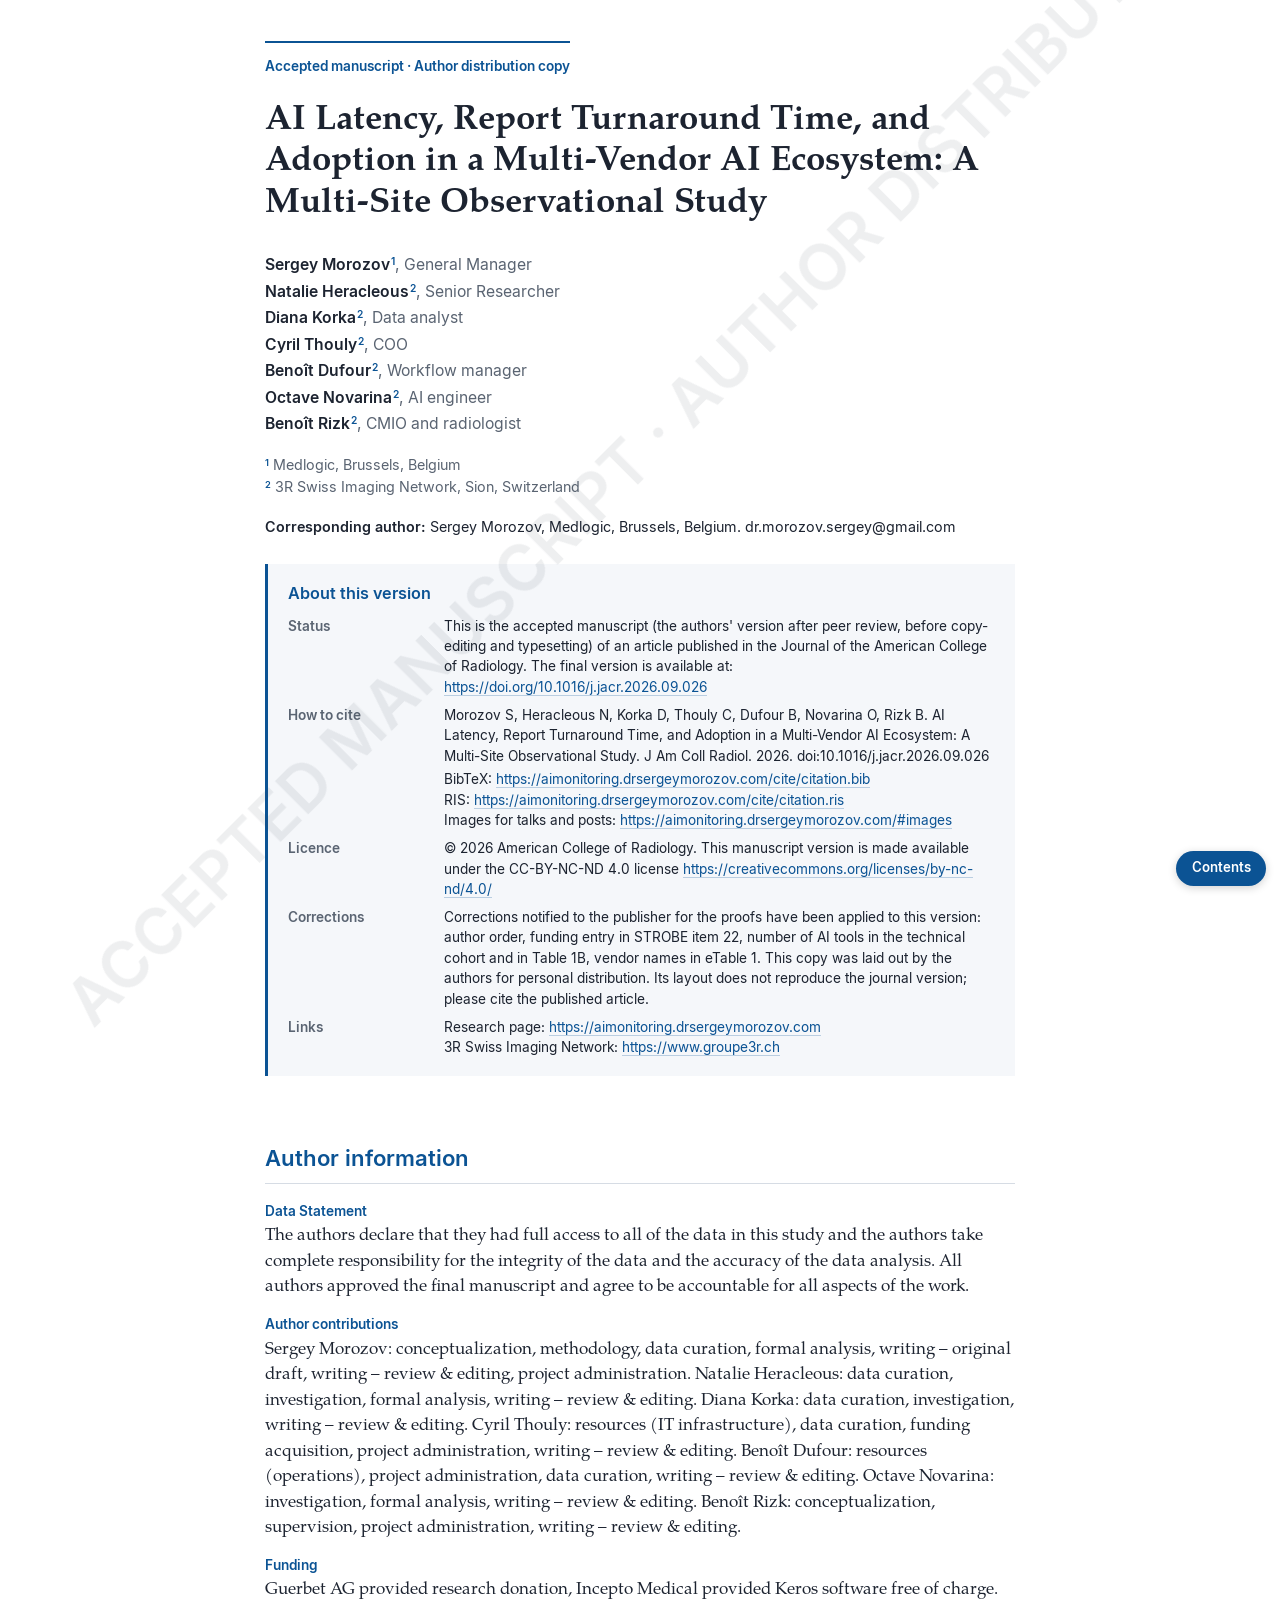
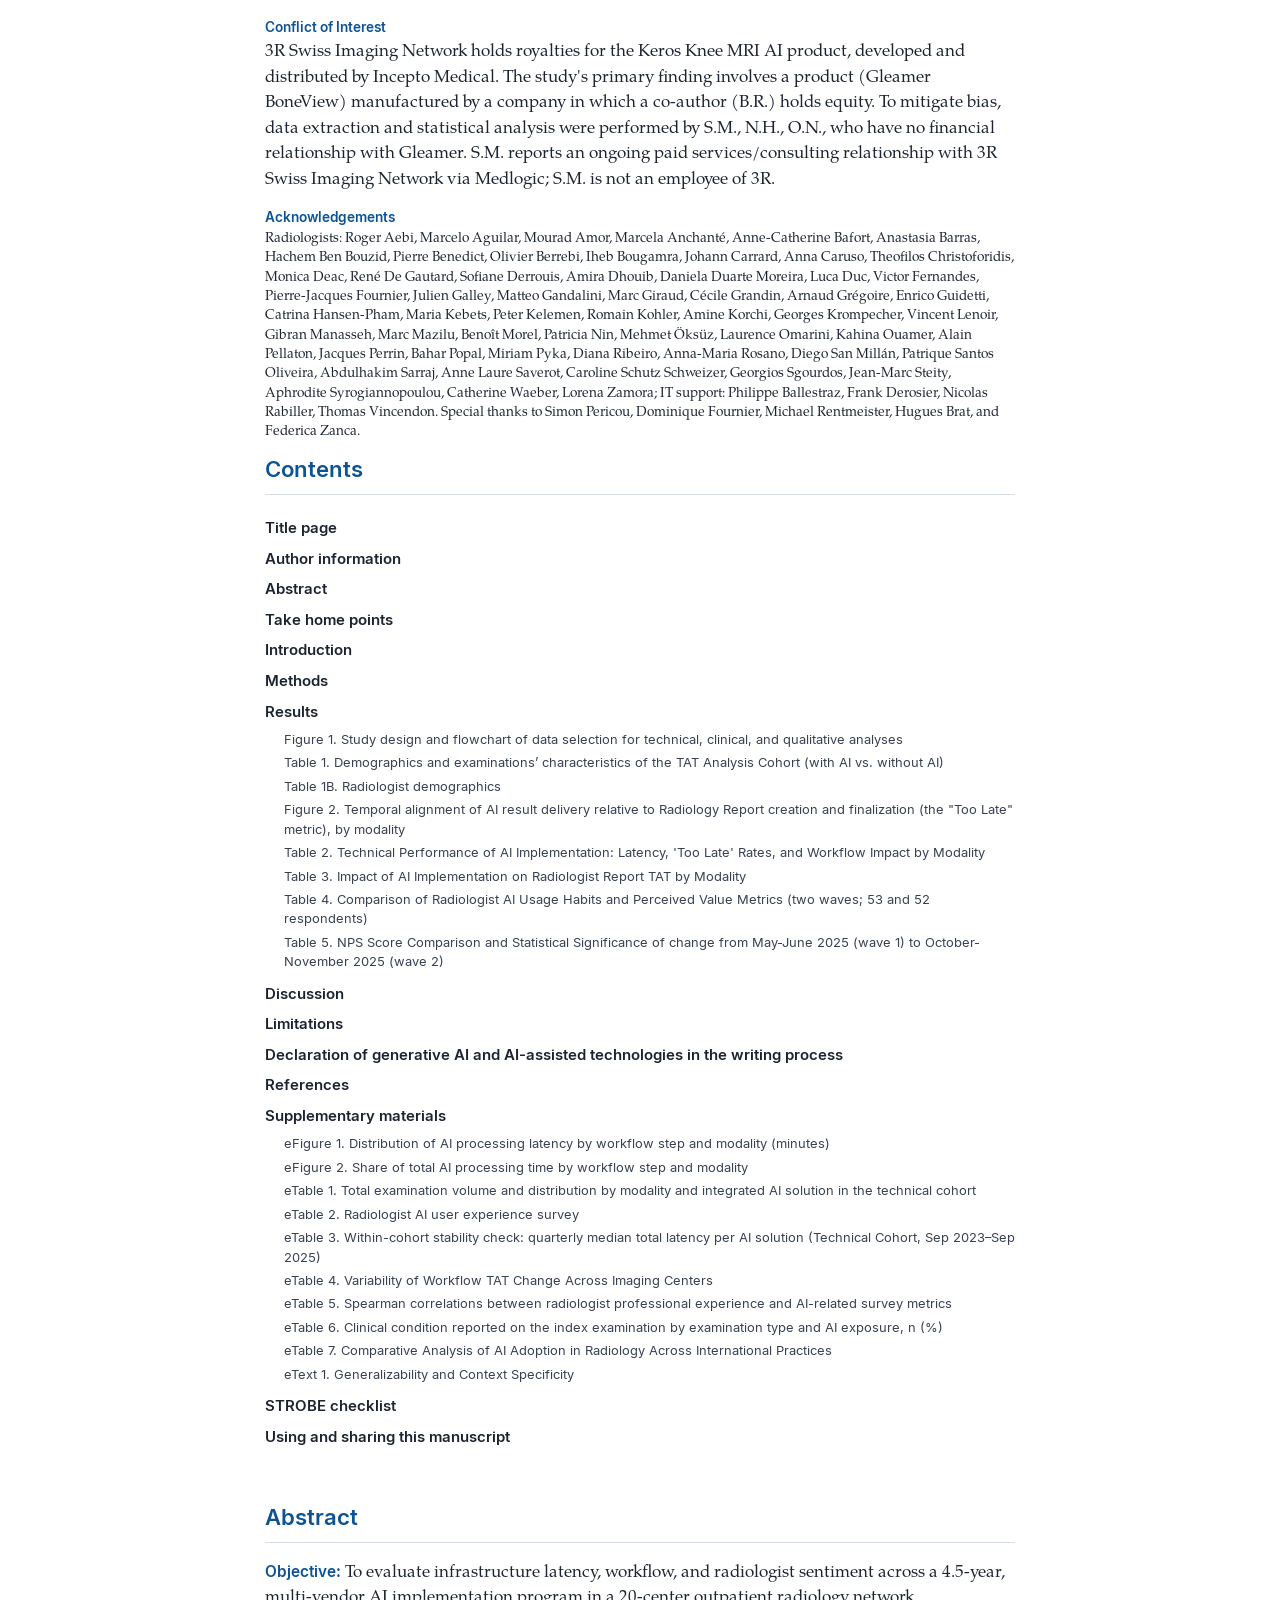
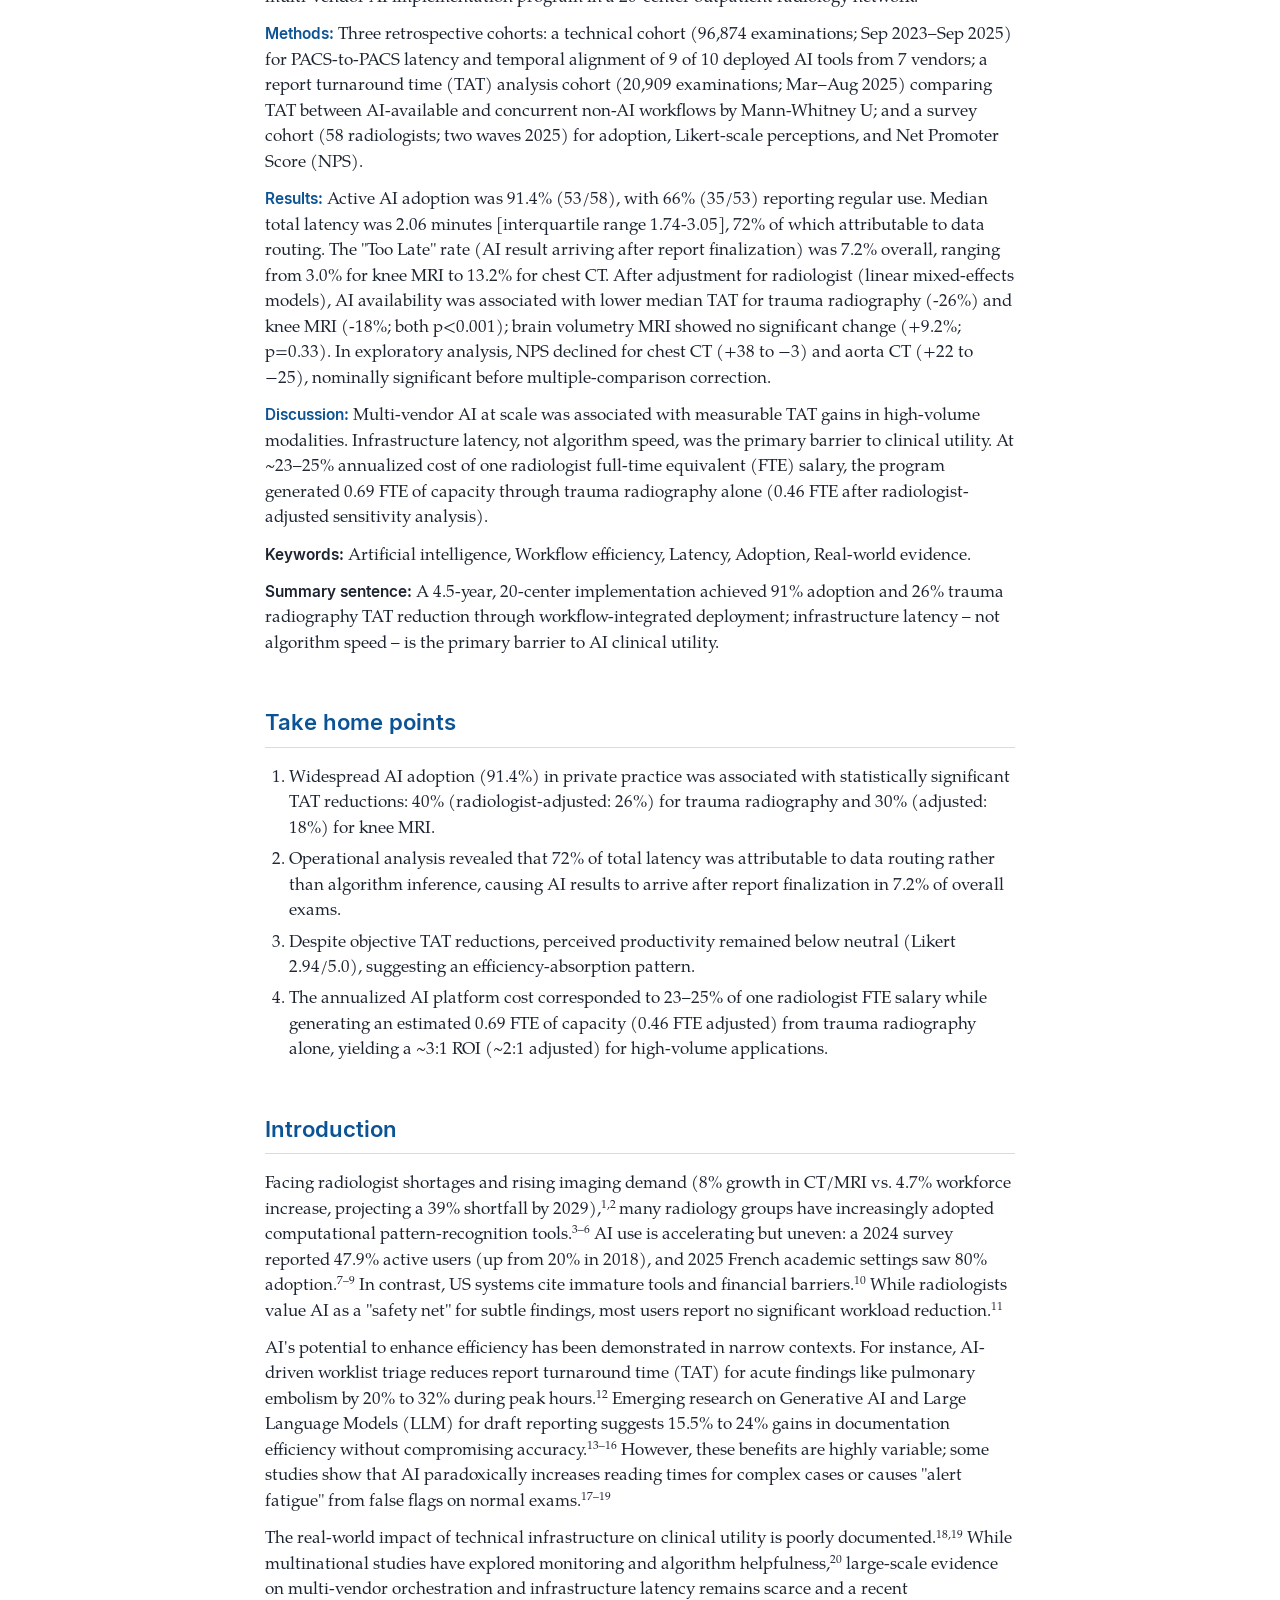
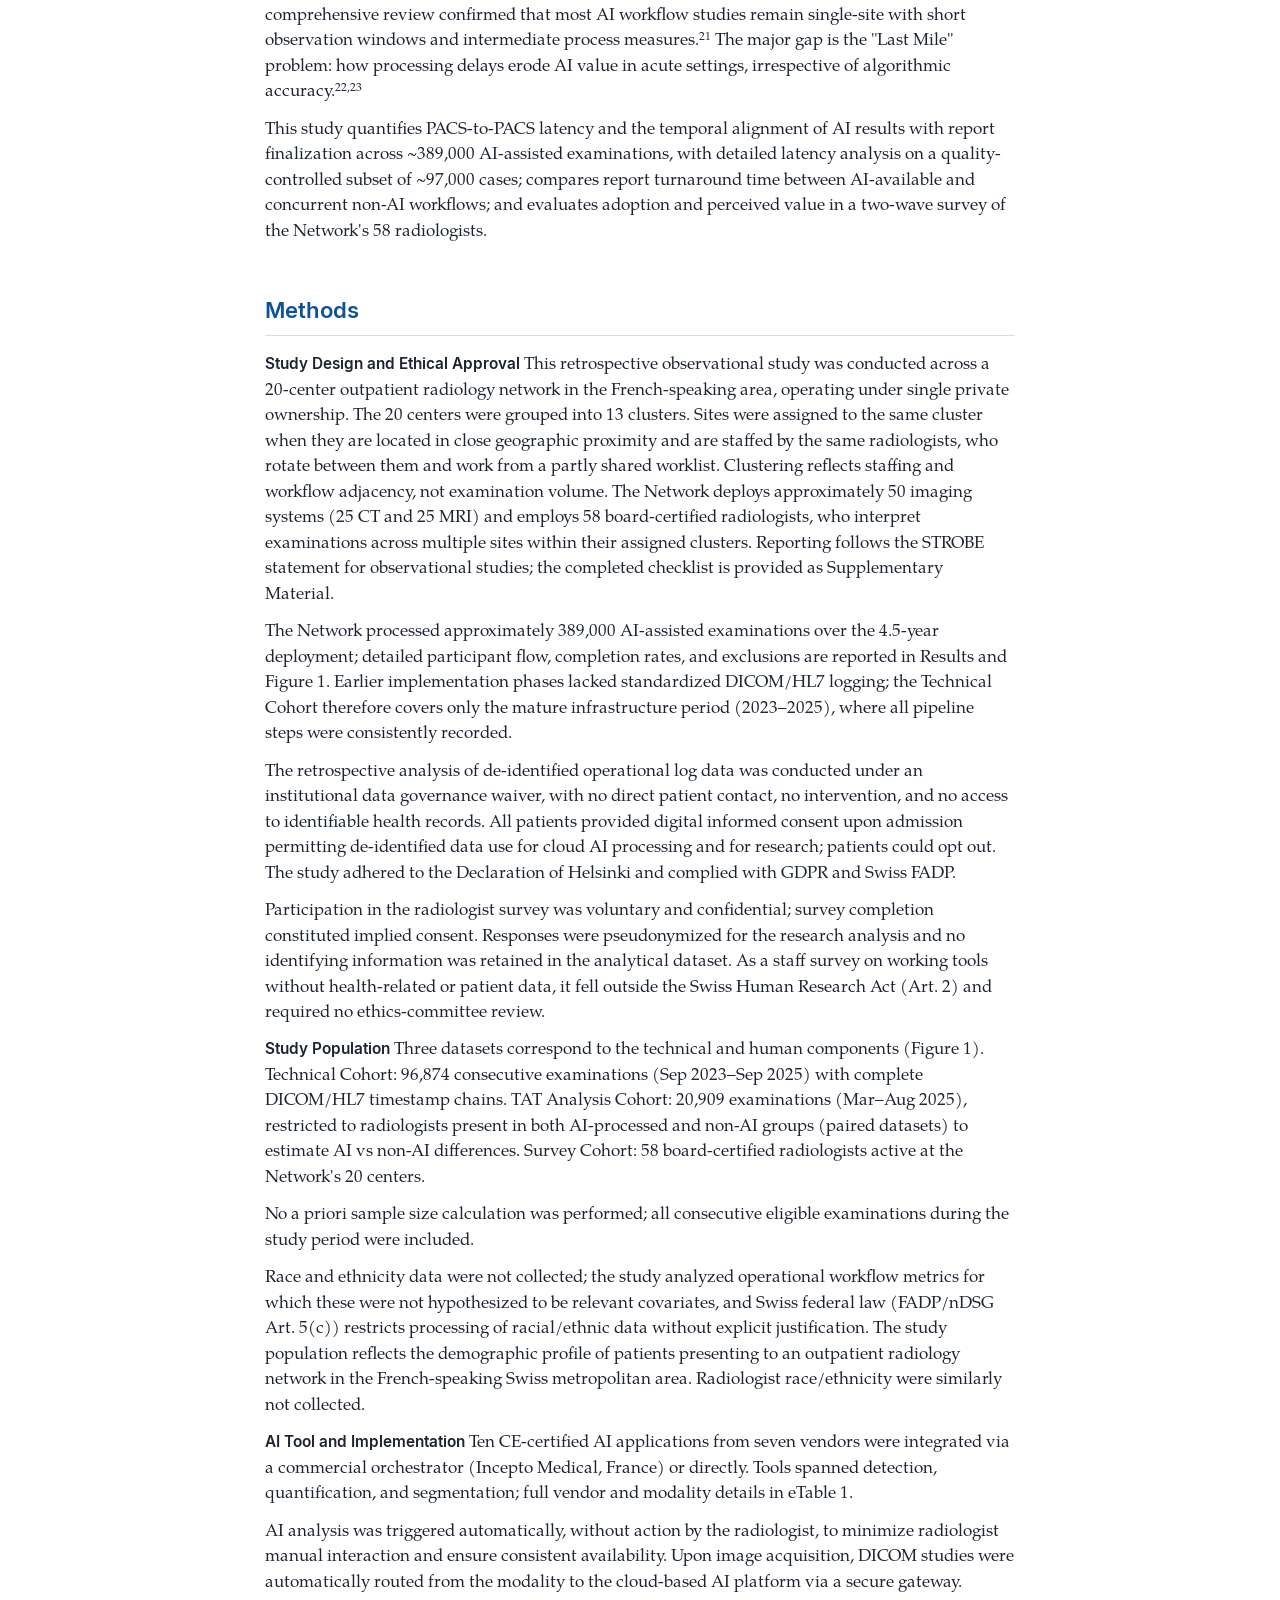
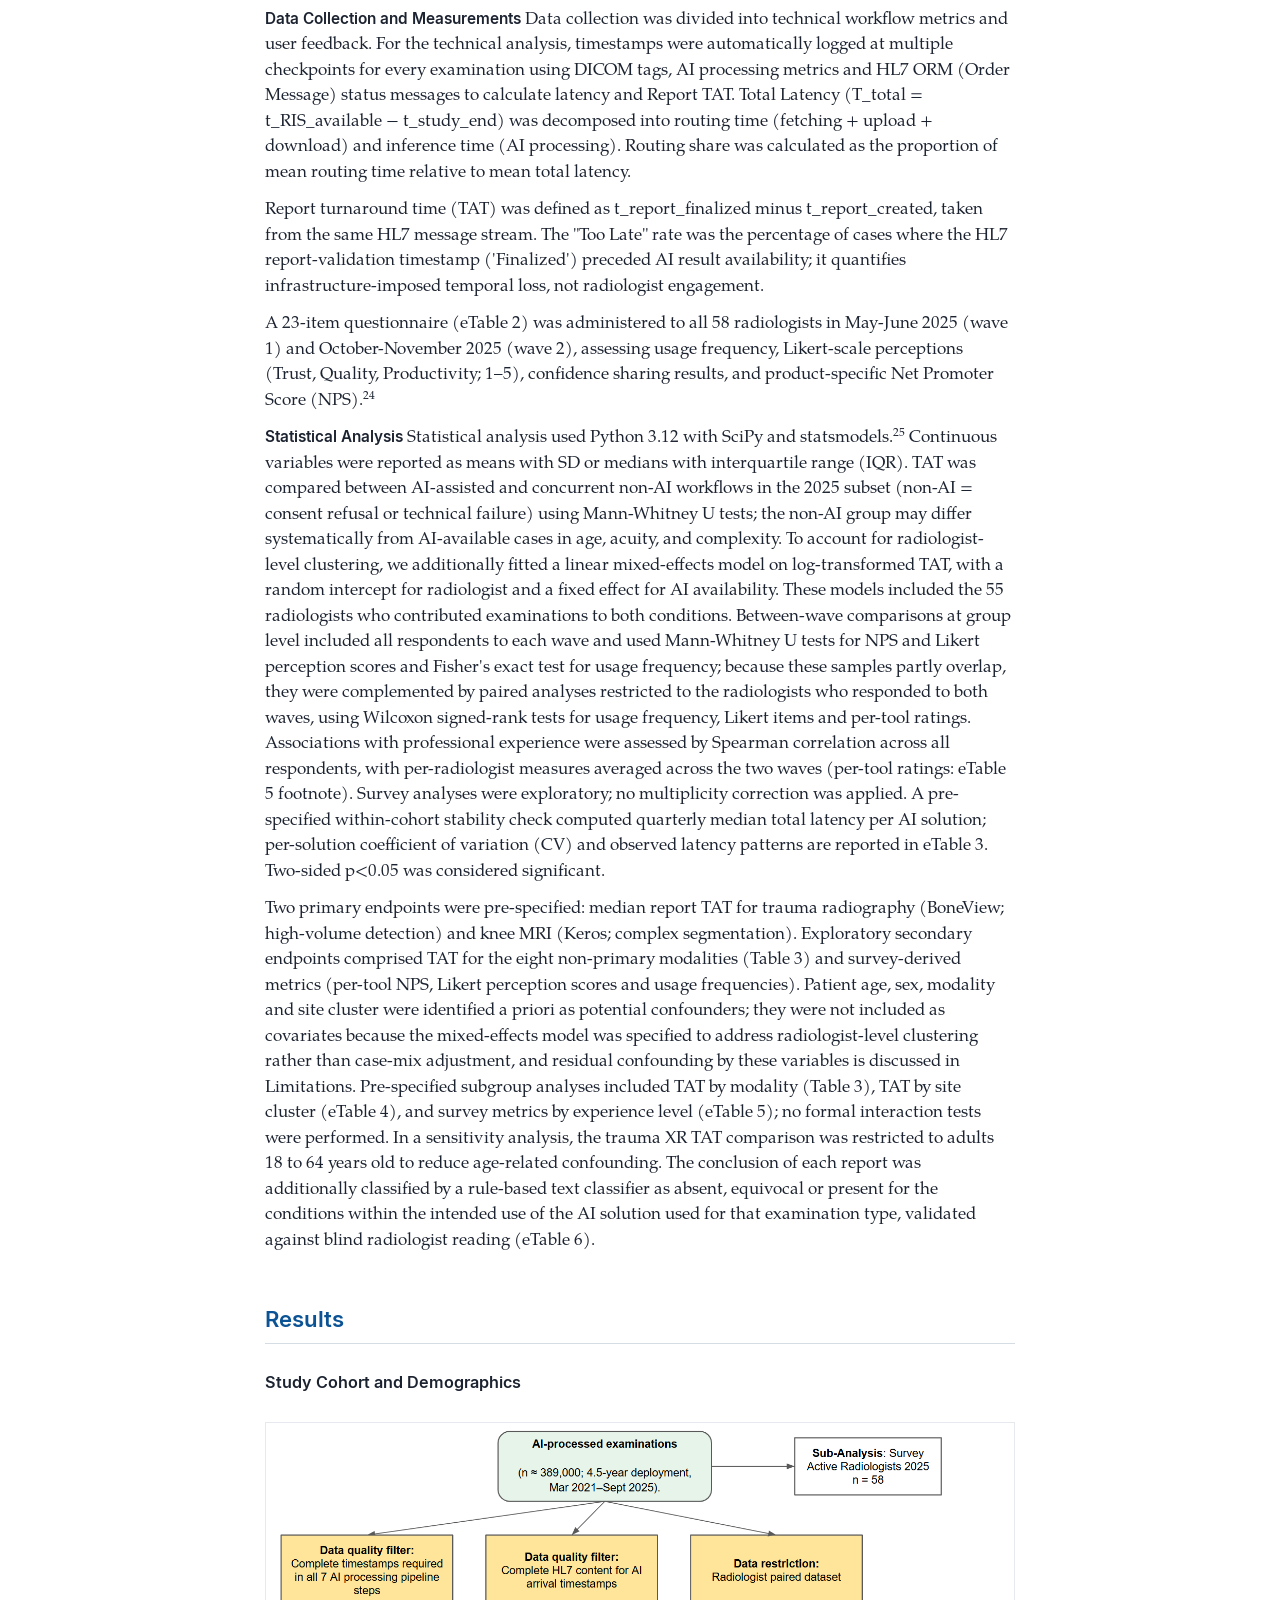
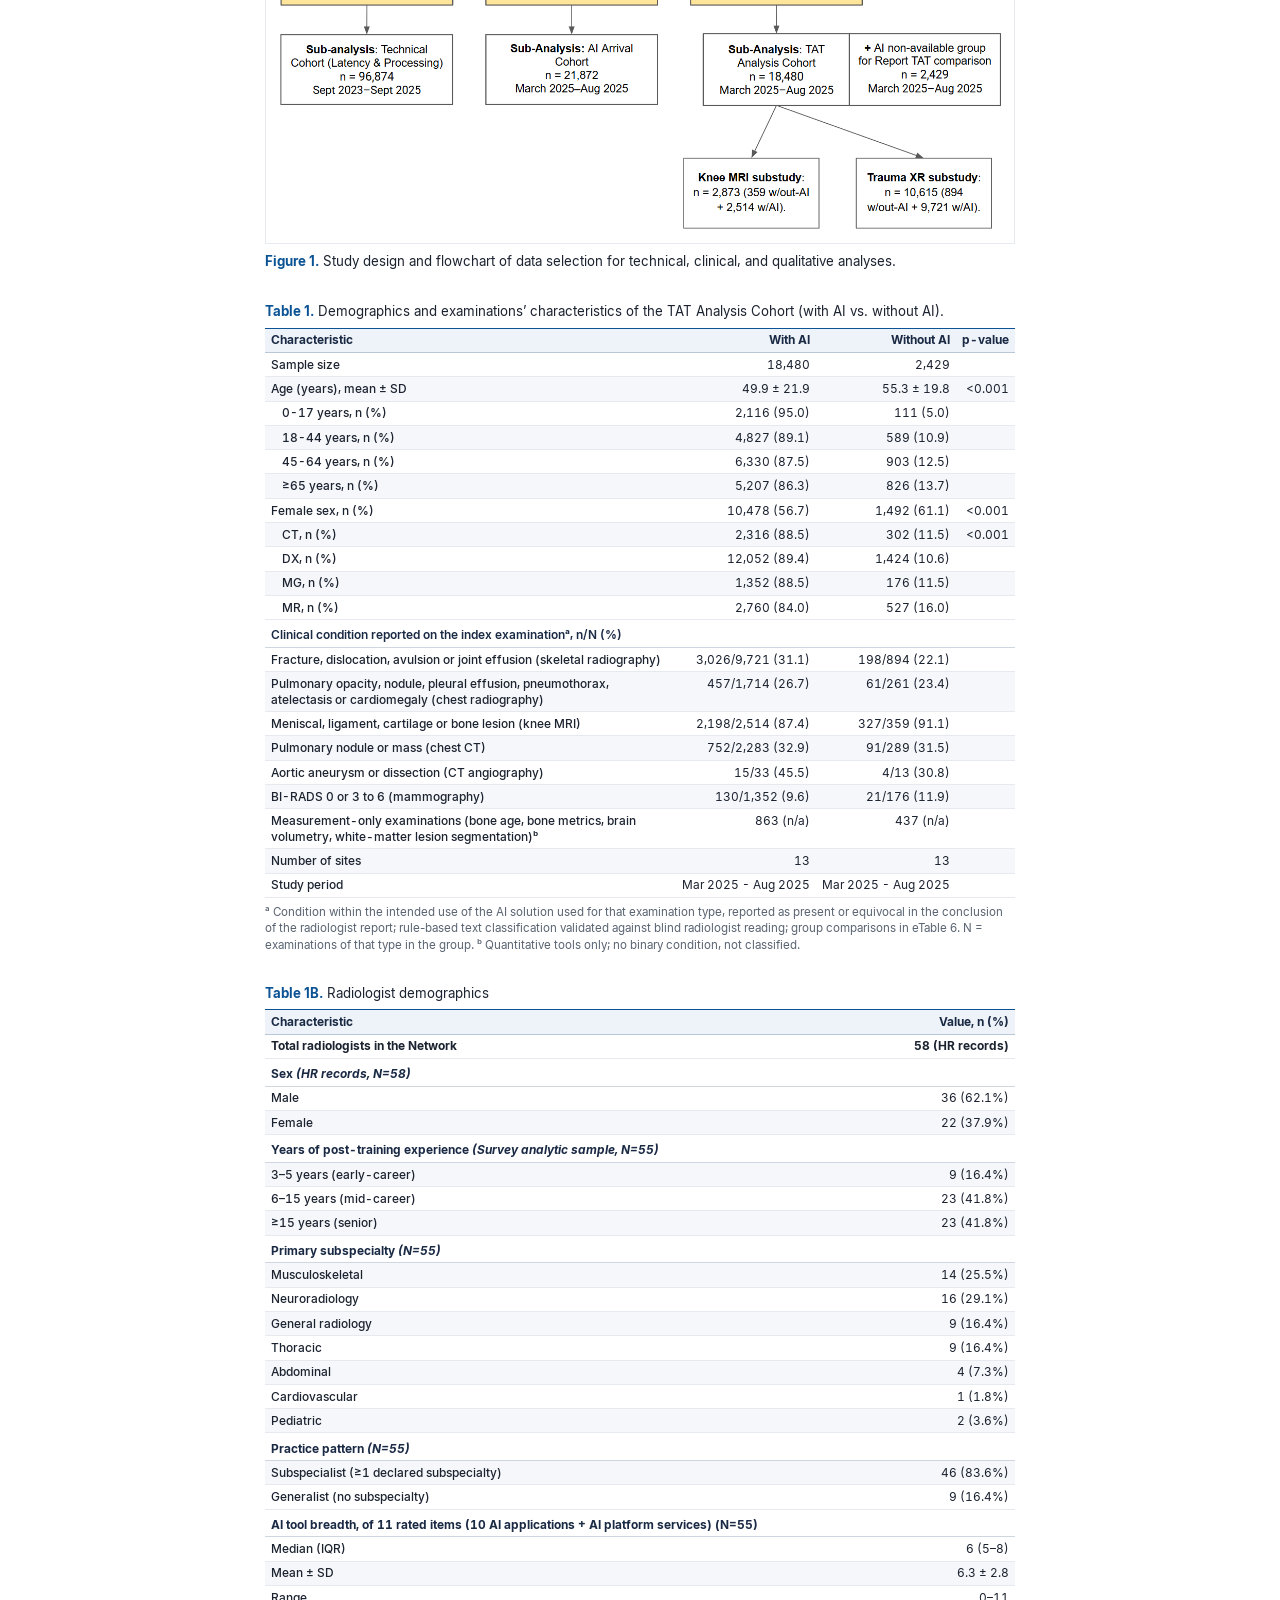
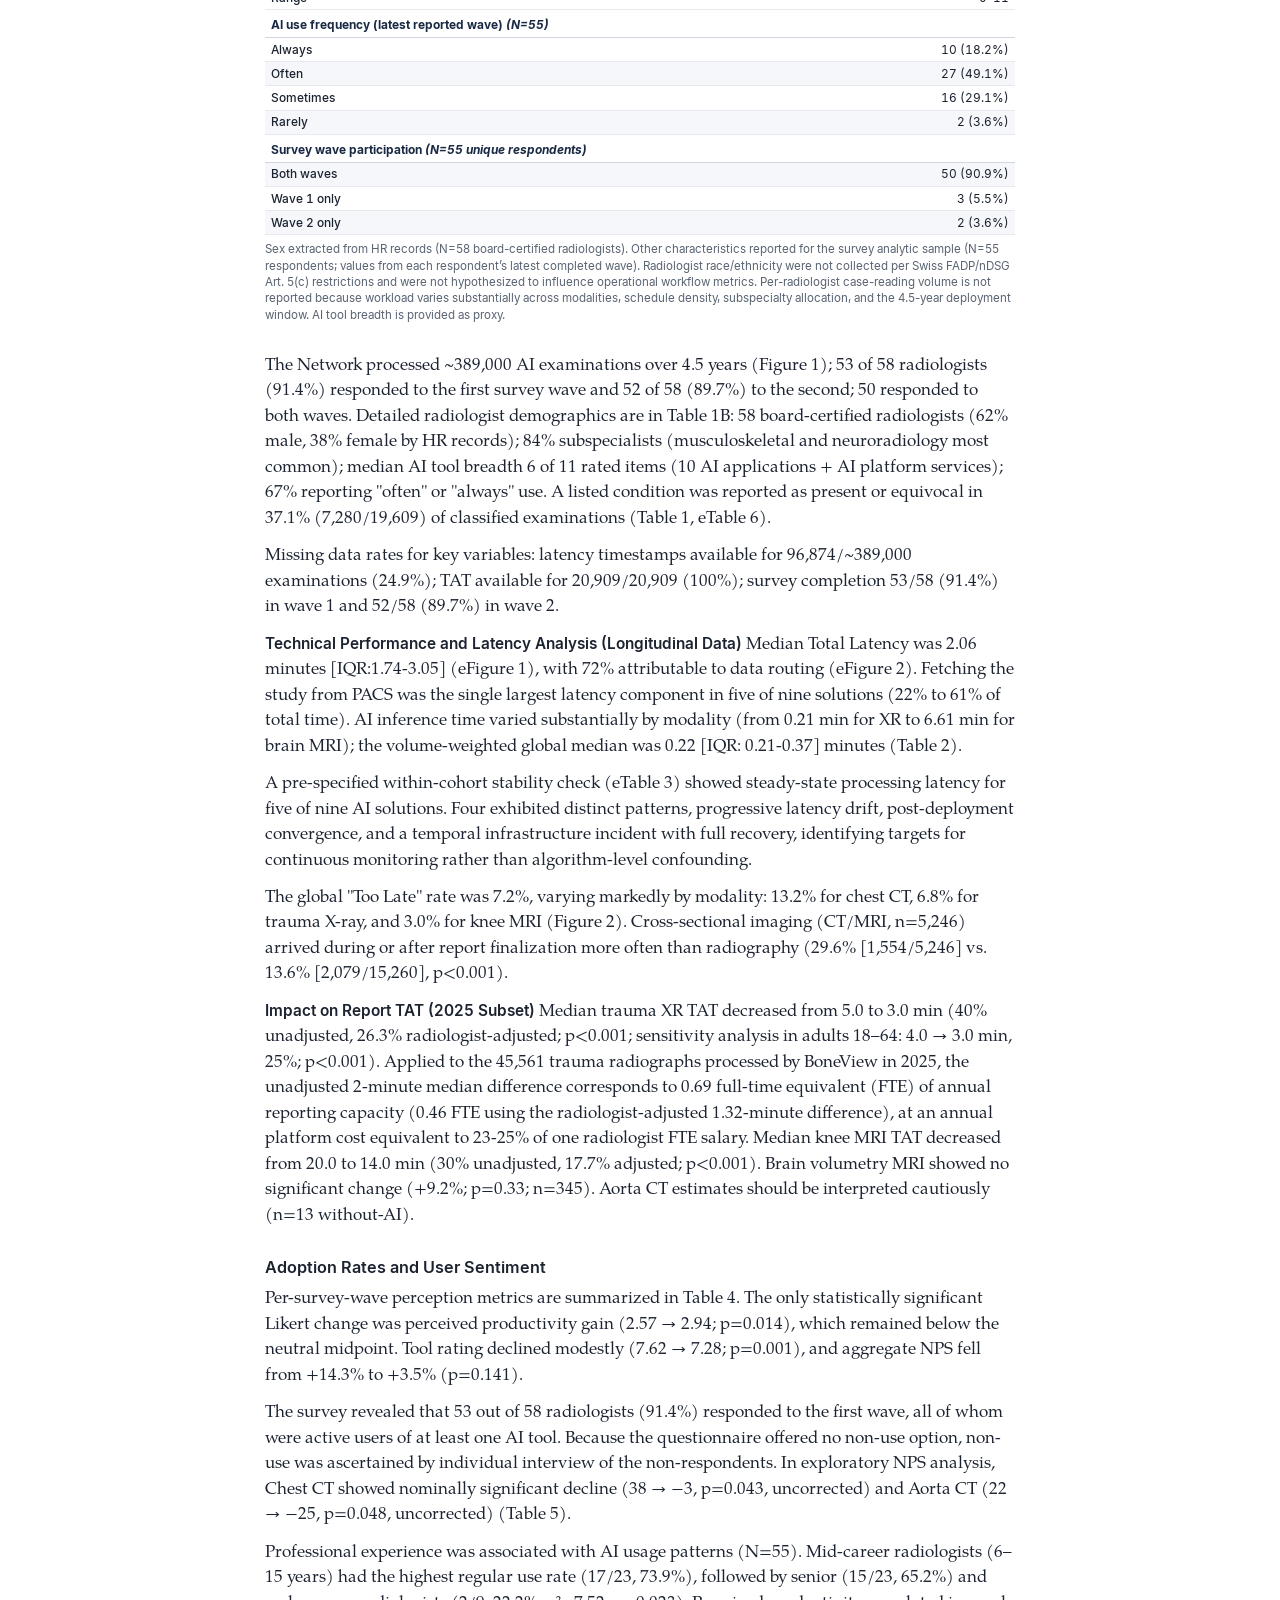
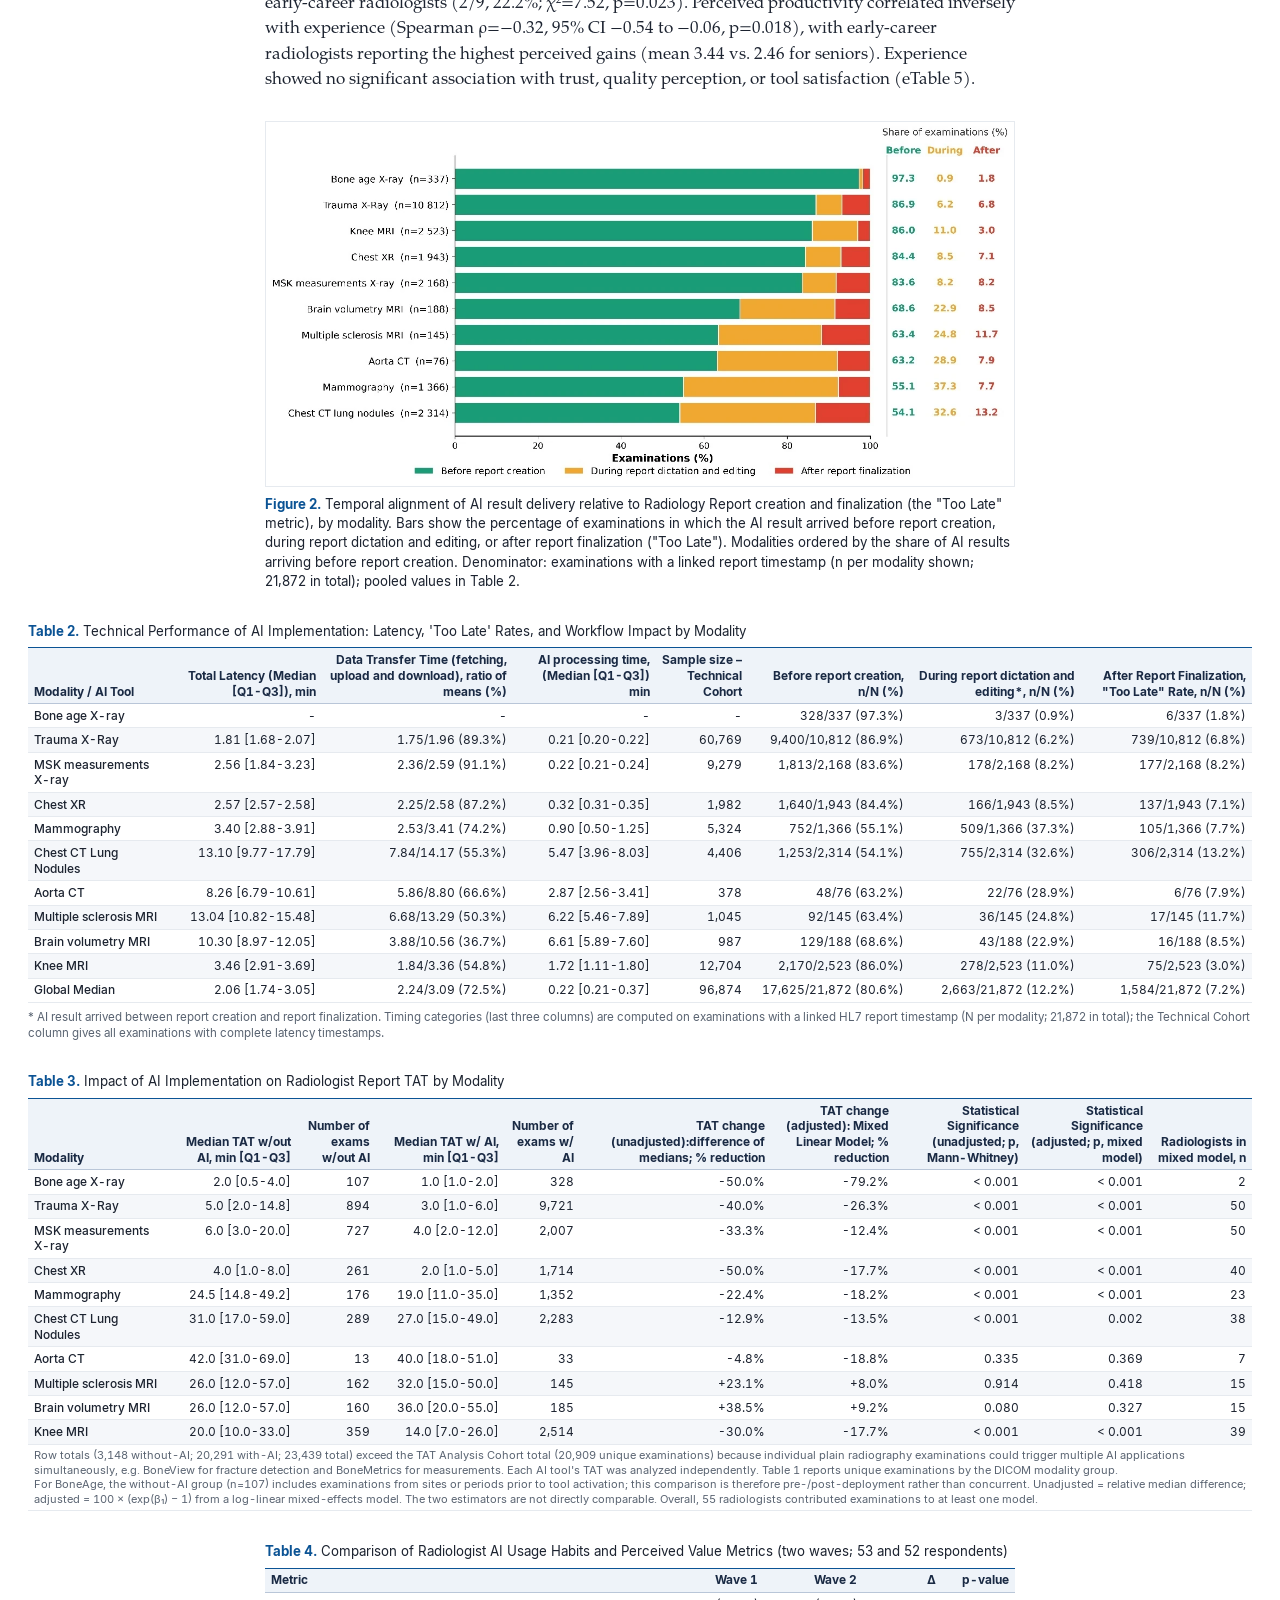
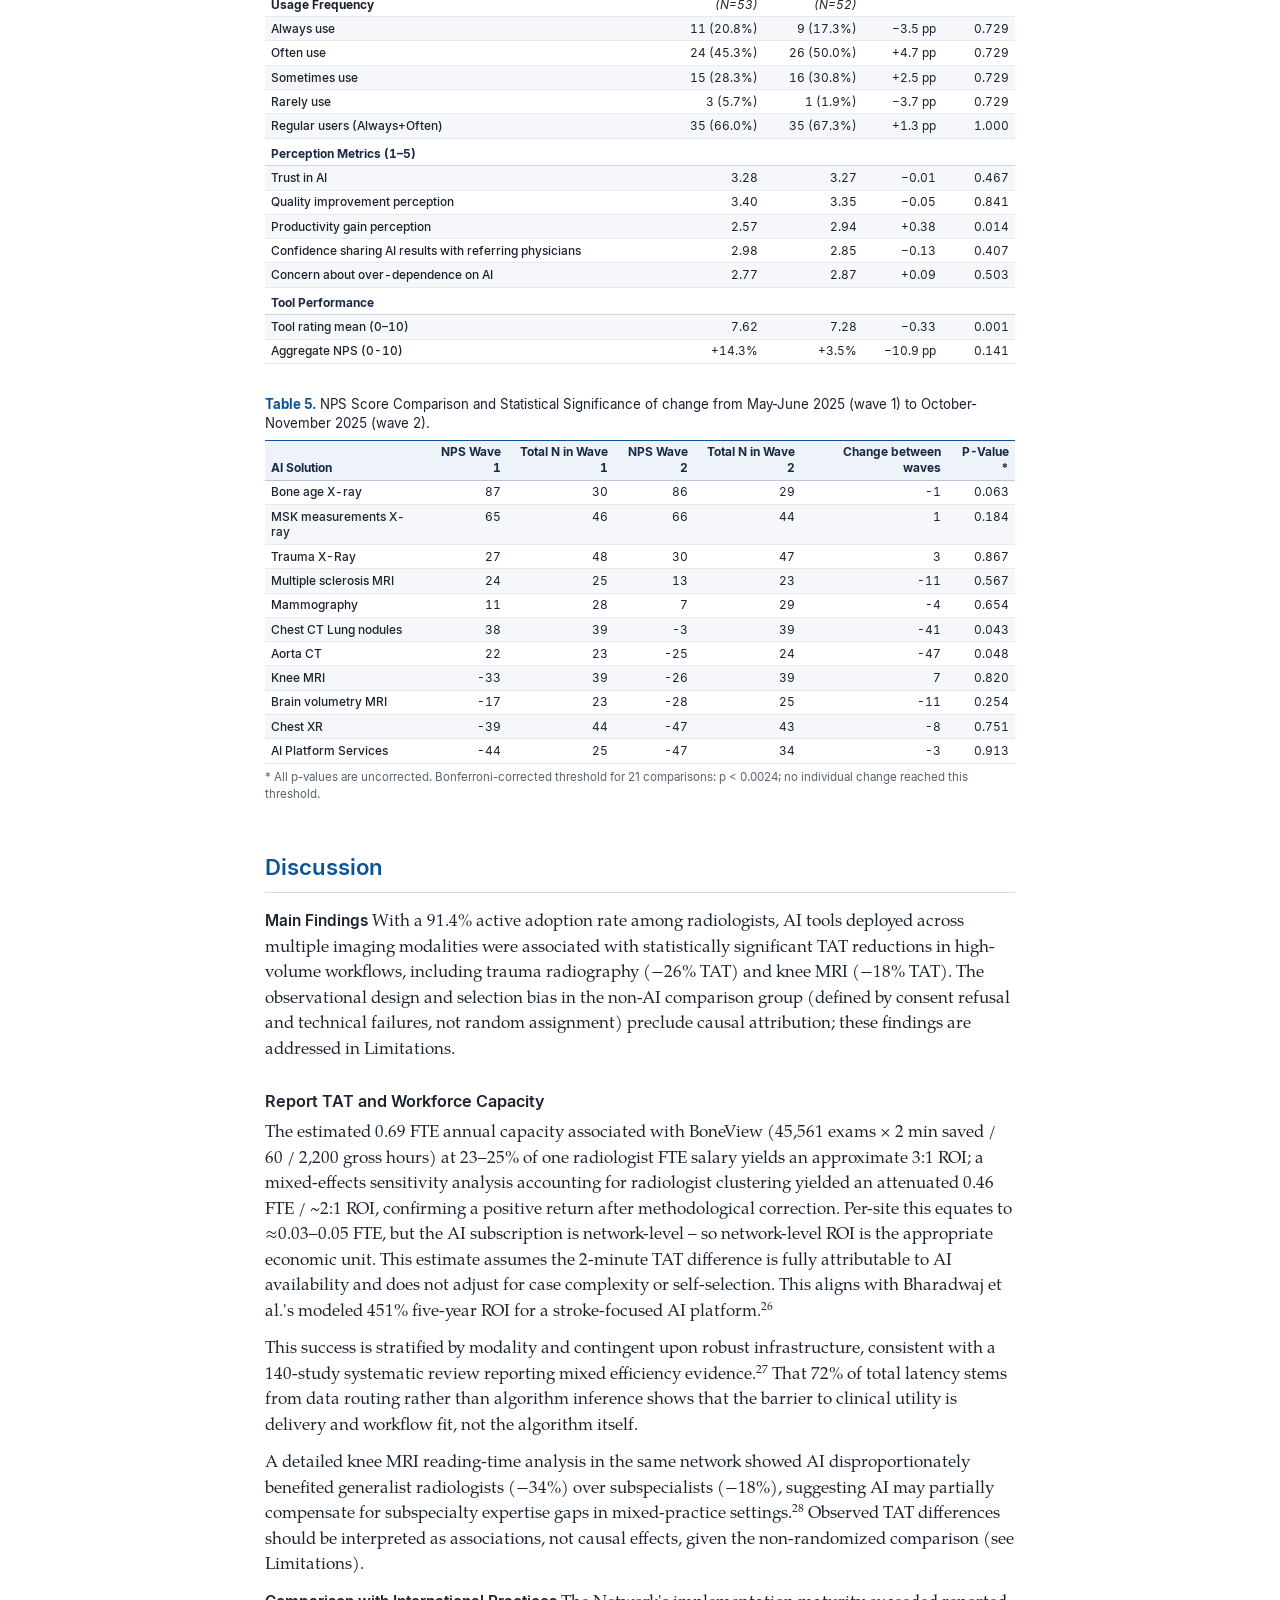
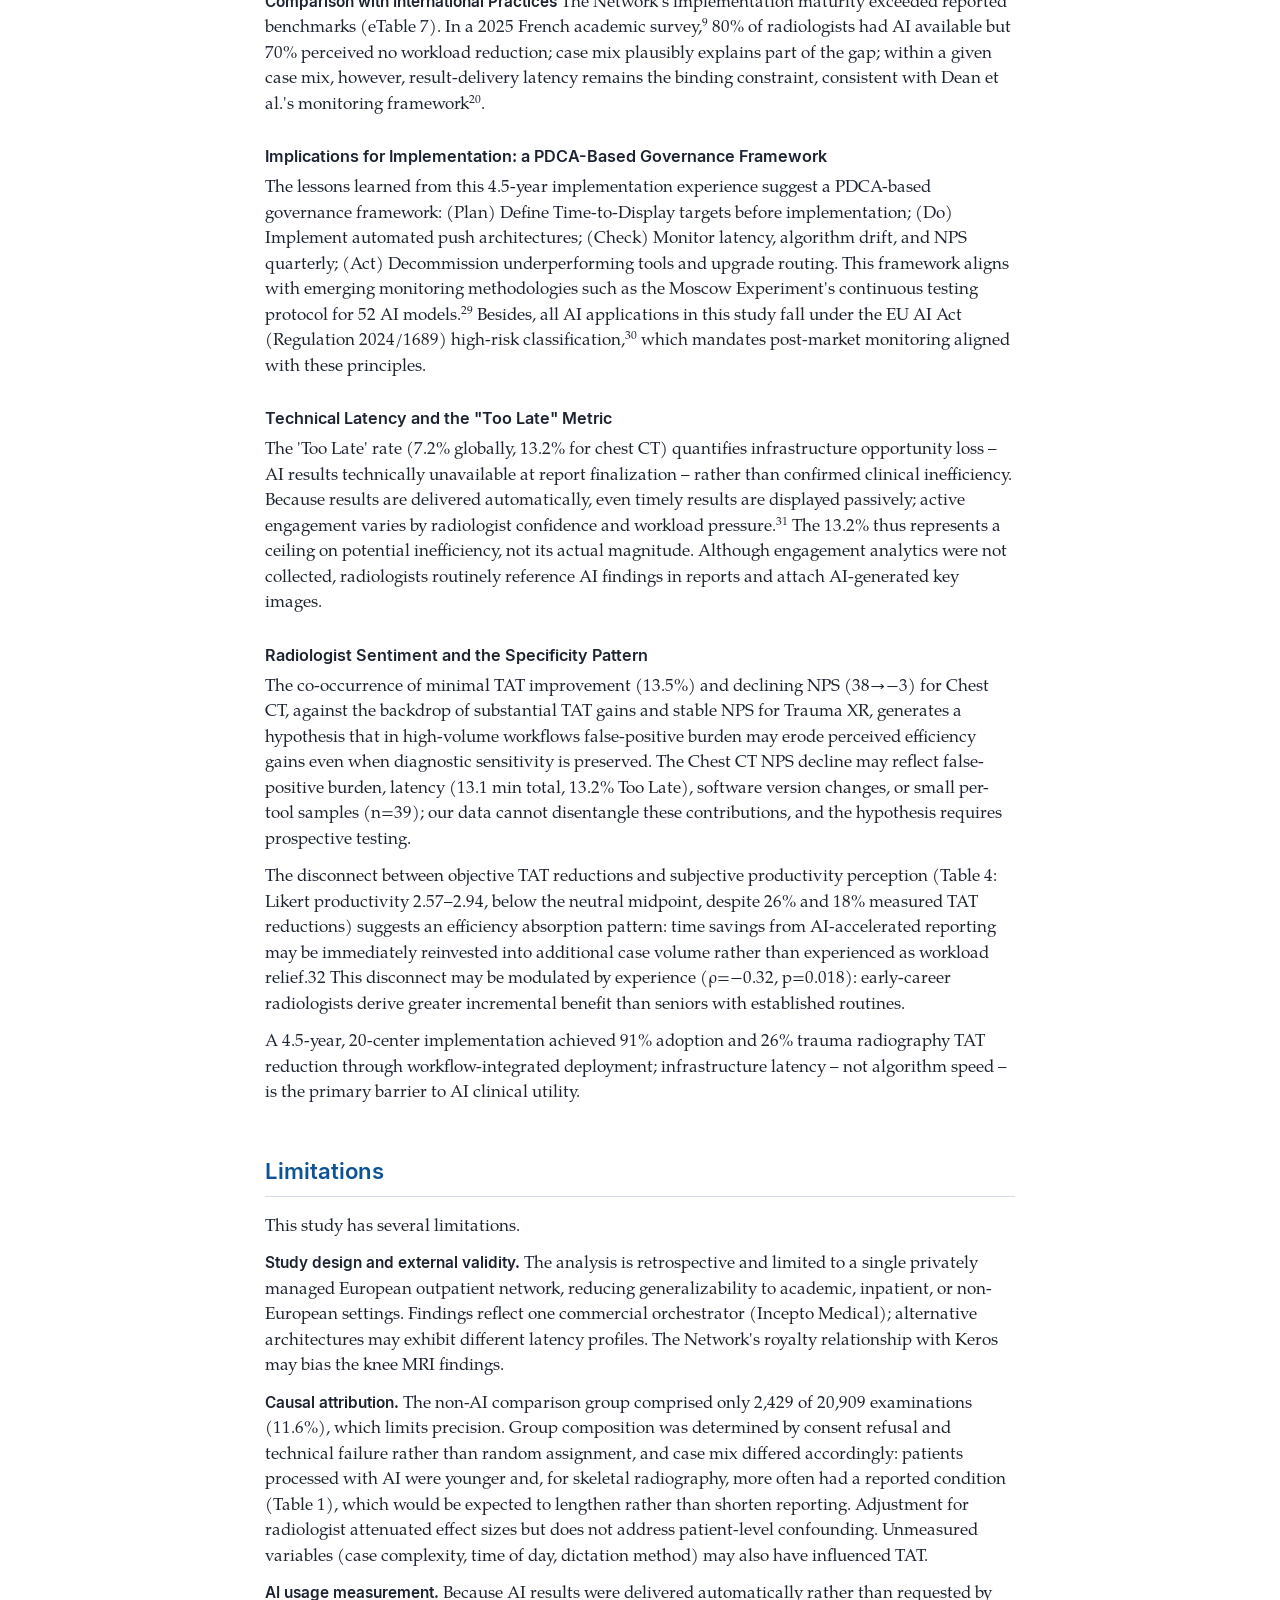
==== commit 382d5cfe: "Author order: published title-page order Co-Authored-By: Claude Opus 5.5 <noreply@anthropic.com> Cla" ====
--- a/manuscript/index.html
+++ b/manuscript/index.html
@@ -4,8 +4,8 @@
 <meta charset="utf-8">
 <meta name="viewport" content="width=device-width, initial-scale=1">
 <title>Accepted manuscript: AI Latency, Report Turnaround Time, and Adoption in a Multi-Vendor AI Ecosystem: A Multi-Site Observational Study</title>
-<meta name="description" content="Accepted manuscript (author distribution copy). Morozov S, Heracleous N, Novarina O, Korka D, Dufour B, Thouly C, Rizk B. AI Latency, Report Turnaround Time, and Adoption in a Multi-Vendor AI Ecosystem: A Multi-Site Observational Study. J Am Coll Radiol. 2026. doi:10.1016/j.jacr.2026.09.026">
-<meta name="author" content="Sergey Morozov, Natalie Heracleous, Octave Novarina, Diana Korka, Benoît Dufour, Cyril Thouly, Benoît Rizk">
+<meta name="description" content="Accepted manuscript (author distribution copy). Morozov S, Heracleous N, Korka D, Thouly C, Dufour B, Novarina O, Rizk B. AI Latency, Report Turnaround Time, and Adoption in a Multi-Vendor AI Ecosystem: A Multi-Site Observational Study. J Am Coll Radiol. 2026. doi:10.1016/j.jacr.2026.09.026">
+<meta name="author" content="Sergey Morozov, Natalie Heracleous, Diana Korka, Cyril Thouly, Benoît Dufour, Octave Novarina, Benoît Rizk">
 <link rel="canonical" href="https://aimonitoring.drsergeymorozov.com/manuscript/">
 <link rel="alternate" type="text/markdown" href="manuscript.md" title="Markdown version">
 <link rel="alternate" type="application/pdf" href="https://aimonitoring.drsergeymorozov.com/morozov-jacr-2026-accepted-manuscript.pdf" title="PDF version">
@@ -14,13 +14,13 @@
 <meta name="citation_author_institution" content="Medlogic, Brussels, Belgium">
 <meta name="citation_author" content="Natalie Heracleous">
 <meta name="citation_author_institution" content="3R Swiss Imaging Network, Sion, Switzerland">
-<meta name="citation_author" content="Octave Novarina">
+<meta name="citation_author" content="Diana Korka">
 <meta name="citation_author_institution" content="3R Swiss Imaging Network, Sion, Switzerland">
-<meta name="citation_author" content="Diana Korka">
+<meta name="citation_author" content="Cyril Thouly">
 <meta name="citation_author_institution" content="3R Swiss Imaging Network, Sion, Switzerland">
 <meta name="citation_author" content="Benoît Dufour">
 <meta name="citation_author_institution" content="3R Swiss Imaging Network, Sion, Switzerland">
-<meta name="citation_author" content="Cyril Thouly">
+<meta name="citation_author" content="Octave Novarina">
 <meta name="citation_author_institution" content="3R Swiss Imaging Network, Sion, Switzerland">
 <meta name="citation_author" content="Benoît Rizk">
 <meta name="citation_author_institution" content="3R Swiss Imaging Network, Sion, Switzerland">
@@ -57,7 +57,7 @@
   },
   {
    "@type": "Person",
-   "name": "Octave Novarina",
+   "name": "Diana Korka",
    "affiliation": {
     "@type": "Organization",
     "name": "3R Swiss Imaging Network, Sion, Switzerland"
@@ -65,7 +65,7 @@
   },
   {
    "@type": "Person",
-   "name": "Diana Korka",
+   "name": "Cyril Thouly",
    "affiliation": {
     "@type": "Organization",
     "name": "3R Swiss Imaging Network, Sion, Switzerland"
@@ -81,7 +81,7 @@
   },
   {
    "@type": "Person",
-   "name": "Cyril Thouly",
+   "name": "Octave Novarina",
    "affiliation": {
     "@type": "Organization",
     "name": "3R Swiss Imaging Network, Sion, Switzerland"
@@ -148,21 +148,21 @@
 <header class="titlepage" id="title-page">
   <p class="status">Accepted manuscript · Author distribution copy</p>
   <h1><a class="self" href="#title-page">AI Latency, Report Turnaround Time, and Adoption in a Multi-Vendor AI Ecosystem: A Multi-Site Observational Study</a></h1>
-  <ul class="alist"><li><span class="nm">Sergey Morozov<sup>1</sup></span><span class="role">, General Manager</span></li><li><span class="nm">Natalie Heracleous<sup>2</sup></span><span class="role">, Senior Researcher</span></li><li><span class="nm">Octave Novarina<sup>2</sup></span><span class="role">, AI engineer</span></li><li><span class="nm">Diana Korka<sup>2</sup></span><span class="role">, Data analyst</span></li><li><span class="nm">Benoît Dufour<sup>2</sup></span><span class="role">, Workflow manager</span></li><li><span class="nm">Cyril Thouly<sup>2</sup></span><span class="role">, COO</span></li><li><span class="nm">Benoît Rizk<sup>2</sup></span><span class="role">, CMIO and radiologist</span></li></ul>
+  <ul class="alist"><li><span class="nm">Sergey Morozov<sup>1</sup></span><span class="role">, General Manager</span></li><li><span class="nm">Natalie Heracleous<sup>2</sup></span><span class="role">, Senior Researcher</span></li><li><span class="nm">Diana Korka<sup>2</sup></span><span class="role">, Data analyst</span></li><li><span class="nm">Cyril Thouly<sup>2</sup></span><span class="role">, COO</span></li><li><span class="nm">Benoît Dufour<sup>2</sup></span><span class="role">, Workflow manager</span></li><li><span class="nm">Octave Novarina<sup>2</sup></span><span class="role">, AI engineer</span></li><li><span class="nm">Benoît Rizk<sup>2</sup></span><span class="role">, CMIO and radiologist</span></li></ul>
   <p class="affs"><sup>1</sup> Medlogic, Brussels, Belgium<br><sup>2</sup> 3R Swiss Imaging Network, Sion, Switzerland</p>
   <p class="corr"><b>Corresponding author:</b> Sergey Morozov, Medlogic, Brussels, Belgium. dr.morozov.sergey@gmail.com</p>
   <div class="about">
     <h2>About this version</h2>
     <dl>
       <dt>Status</dt><dd>This is the accepted manuscript (the authors&#x27; version after peer review, before copy-editing and typesetting) of an article published in the Journal of the American College of Radiology. The final version is available at: <a class="url" href="https://doi.org/10.1016/j.jacr.2026.09.026">https://doi.org/10.1016/j.jacr.2026.09.026</a></dd>
-      <dt>How to cite</dt><dd>Morozov S, Heracleous N, Novarina O, Korka D, Dufour B, Thouly C, Rizk B. AI Latency, Report Turnaround Time, and Adoption in a Multi-Vendor AI Ecosystem: A Multi-Site Observational Study. J Am Coll Radiol. 2026. doi:10.1016/j.jacr.2026.09.026<br><span class="citelinks">BibTeX: <a class="url" href="https://aimonitoring.drsergeymorozov.com/cite/citation.bib">https://aimonitoring.drsergeymorozov.com/cite/citation.bib</a><br>RIS: <a class="url" href="https://aimonitoring.drsergeymorozov.com/cite/citation.ris">https://aimonitoring.drsergeymorozov.com/cite/citation.ris</a><br>Images for talks and posts: <a class="url" href="https://aimonitoring.drsergeymorozov.com/#images">https://aimonitoring.drsergeymorozov.com/#images</a></span></dd>
+      <dt>How to cite</dt><dd>Morozov S, Heracleous N, Korka D, Thouly C, Dufour B, Novarina O, Rizk B. AI Latency, Report Turnaround Time, and Adoption in a Multi-Vendor AI Ecosystem: A Multi-Site Observational Study. J Am Coll Radiol. 2026. doi:10.1016/j.jacr.2026.09.026<br><span class="citelinks">BibTeX: <a class="url" href="https://aimonitoring.drsergeymorozov.com/cite/citation.bib">https://aimonitoring.drsergeymorozov.com/cite/citation.bib</a><br>RIS: <a class="url" href="https://aimonitoring.drsergeymorozov.com/cite/citation.ris">https://aimonitoring.drsergeymorozov.com/cite/citation.ris</a><br>Images for talks and posts: <a class="url" href="https://aimonitoring.drsergeymorozov.com/#images">https://aimonitoring.drsergeymorozov.com/#images</a></span></dd>
       <dt>Licence</dt><dd>© 2026 American College of Radiology. This manuscript version is made available under the CC-BY-NC-ND 4.0 license <a class="url" href="https://creativecommons.org/licenses/by-nc-nd/4.0/">https://creativecommons.org/licenses/by-nc-nd/4.0/</a></dd>
       <dt>Corrections</dt><dd>Corrections notified to the publisher for the proofs have been applied to this version: author order, funding entry in STROBE item 22, number of AI tools in the technical cohort and in Table 1B, vendor names in eTable 1. This copy was laid out by the authors for personal distribution. Its layout does not reproduce the journal version; please cite the published article.</dd>
       <dt>Links</dt><dd>Research page: <a class="url" href="https://aimonitoring.drsergeymorozov.com">https://aimonitoring.drsergeymorozov.com</a><br>3R Swiss Imaging Network: <a class="url" href="https://www.groupe3r.ch">https://www.groupe3r.ch</a></dd>
     </dl>
   </div>
 </header>
-<section class="artinfo" id="article-information"><h2><a class="self" href="#article-information">Author information</a></h2><div class="tp"><dl><dt>Data Statement</dt><dd><p>The authors declare that they had full access to all of the data in this study and the authors take complete responsibility for the integrity of the data and the accuracy of the data analysis. All authors approved the final manuscript and agree to be accountable for all aspects of the work.</p></dd><dt>Author contributions</dt><dd><p>Sergey Morozov: conceptualization, methodology, data curation, formal analysis, writing – original draft, writing – review &amp; editing, project administration. Natalie Heracleous: data curation, investigation, formal analysis, writing – review &amp; editing. Octave Novarina: investigation, formal analysis, writing – review &amp; editing. Diana Korka: data curation, investigation, writing – review &amp; editing. Benoît Dufour: resources (operations), project administration, data curation, writing – review &amp; editing. Cyril Thouly: resources (IT infrastructure), data curation, funding acquisition, project administration, writing – review &amp; editing. Benoît Rizk: conceptualization, supervision, project administration, writing – review &amp; editing.</p></dd><dt>Funding</dt><dd><p>Guerbet AG provided research donation, Incepto Medical provided Keros software free of charge.</p></dd><dt>Conflict of Interest</dt><dd><p>3R Swiss Imaging Network holds royalties for the Keros Knee MRI AI product, developed and distributed by Incepto Medical. The study&#x27;s primary finding involves a product (Gleamer BoneView) manufactured by a company in which a co-author (B.R.) holds equity. To mitigate bias, data extraction and statistical analysis were performed by S.M., N.H., O.N., who have no financial relationship with Gleamer. S.M. reports an ongoing paid services/consulting relationship with 3R Swiss Imaging Network via Medlogic; S.M. is not an employee of 3R.</p></dd><dt>Acknowledgements</dt><dd class="small"><p>Radiologists: Roger Aebi, Marcelo Aguilar, Mourad Amor, Marcela Anchanté, Anne-Catherine Bafort, Anastasia Barras, Hachem Ben Bouzid, Pierre Benedict, Olivier Berrebi, Iheb Bougamra, Johann Carrard, Anna Caruso, Theofilos Christoforidis, Monica Deac, René De Gautard, Sofiane Derrouis, Amira Dhouib, Daniela Duarte Moreira, Luca Duc, Victor Fernandes, Pierre-Jacques Fournier, Julien Galley, Matteo Gandalini, Marc Giraud, Cécile Grandin, Arnaud Grégoire, Enrico Guidetti, Catrina Hansen-Pham, Maria Kebets, Peter Kelemen, Romain Kohler, Amine Korchi, Georges Krompecher, Vincent Lenoir, Gibran Manasseh, Marc Mazilu, Benoît Morel, Patricia Nin, Mehmet Öksüz, Laurence Omarini, Kahina Ouamer, Alain Pellaton, Jacques Perrin, Bahar Popal, Miriam Pyka, Diana Ribeiro, Anna-Maria Rosano, Diego San Millán, Patrique Santos Oliveira, Abdulhakim Sarraj, Anne Laure Saverot, Caroline Schutz Schweizer, Georgios Sgourdos, Jean-Marc Steity, Aphrodite Syrogiannopoulou, Catherine Waeber, Lorena Zamora; IT support: Philippe Ballestraz, Frank Derosier, Nicolas Rabiller, Thomas Vincendon. Special thanks to Simon Pericou, Dominique Fournier, Michael Rentmeister, Hugues Brat, and Federica Zanca.</p></dd></dl></div></section>
+<section class="artinfo" id="article-information"><h2><a class="self" href="#article-information">Author information</a></h2><div class="tp"><dl><dt>Data Statement</dt><dd><p>The authors declare that they had full access to all of the data in this study and the authors take complete responsibility for the integrity of the data and the accuracy of the data analysis. All authors approved the final manuscript and agree to be accountable for all aspects of the work.</p></dd><dt>Author contributions</dt><dd><p>Sergey Morozov: conceptualization, methodology, data curation, formal analysis, writing – original draft, writing – review &amp; editing, project administration. Natalie Heracleous: data curation, investigation, formal analysis, writing – review &amp; editing. Diana Korka: data curation, investigation, writing – review &amp; editing. Cyril Thouly: resources (IT infrastructure), data curation, funding acquisition, project administration, writing – review &amp; editing. Benoît Dufour: resources (operations), project administration, data curation, writing – review &amp; editing. Octave Novarina: investigation, formal analysis, writing – review &amp; editing. Benoît Rizk: conceptualization, supervision, project administration, writing – review &amp; editing.</p></dd><dt>Funding</dt><dd><p>Guerbet AG provided research donation, Incepto Medical provided Keros software free of charge.</p></dd><dt>Conflict of Interest</dt><dd><p>3R Swiss Imaging Network holds royalties for the Keros Knee MRI AI product, developed and distributed by Incepto Medical. The study&#x27;s primary finding involves a product (Gleamer BoneView) manufactured by a company in which a co-author (B.R.) holds equity. To mitigate bias, data extraction and statistical analysis were performed by S.M., N.H., O.N., who have no financial relationship with Gleamer. S.M. reports an ongoing paid services/consulting relationship with 3R Swiss Imaging Network via Medlogic; S.M. is not an employee of 3R.</p></dd><dt>Acknowledgements</dt><dd class="small"><p>Radiologists: Roger Aebi, Marcelo Aguilar, Mourad Amor, Marcela Anchanté, Anne-Catherine Bafort, Anastasia Barras, Hachem Ben Bouzid, Pierre Benedict, Olivier Berrebi, Iheb Bougamra, Johann Carrard, Anna Caruso, Theofilos Christoforidis, Monica Deac, René De Gautard, Sofiane Derrouis, Amira Dhouib, Daniela Duarte Moreira, Luca Duc, Victor Fernandes, Pierre-Jacques Fournier, Julien Galley, Matteo Gandalini, Marc Giraud, Cécile Grandin, Arnaud Grégoire, Enrico Guidetti, Catrina Hansen-Pham, Maria Kebets, Peter Kelemen, Romain Kohler, Amine Korchi, Georges Krompecher, Vincent Lenoir, Gibran Manasseh, Marc Mazilu, Benoît Morel, Patricia Nin, Mehmet Öksüz, Laurence Omarini, Kahina Ouamer, Alain Pellaton, Jacques Perrin, Bahar Popal, Miriam Pyka, Diana Ribeiro, Anna-Maria Rosano, Diego San Millán, Patrique Santos Oliveira, Abdulhakim Sarraj, Anne Laure Saverot, Caroline Schutz Schweizer, Georgios Sgourdos, Jean-Marc Steity, Aphrodite Syrogiannopoulou, Catherine Waeber, Lorena Zamora; IT support: Philippe Ballestraz, Frank Derosier, Nicolas Rabiller, Thomas Vincendon. Special thanks to Simon Pericou, Dominique Fournier, Michael Rentmeister, Hugues Brat, and Federica Zanca.</p></dd></dl></div></section>
 
 <nav class="toc" id="contents" aria-label="Contents">
   <h2><a class="self" href="#contents">Contents</a></h2>
@@ -184,8 +184,8 @@
 <li>share changed versions of the document or figures (for example edited, redrawn, relabelled or translated);</li>
 <li>use them for commercial purposes, for example in vendor sales material, paid courses or marketing.</li>
 </ul>
-<p><strong>Other uses.</strong> For any use not covered here, ask: dr.morozov.sergey@gmail.com. Uses that the law already allows without permission (for example quotation under copyright exceptions) are not limited by this licence.</p>
-<p><strong>Version of record.</strong> The final article published in the <em>Journal of the American College of Radiology</em> is the version of record. Please cite it by its DOI: <a class="url" href="https://doi.org/10.1016/j.jacr.2026.09.026">https://doi.org/10.1016/j.jacr.2026.09.026</a>. The publisher's PDF is not covered by this licence.</p><h3 id="cite"><a class="self" href="#cite">Cite</a></h3><p>Morozov S, Heracleous N, Novarina O, Korka D, Dufour B, Thouly C, Rizk B. AI Latency, Report Turnaround Time, and Adoption in a Multi-Vendor AI Ecosystem: A Multi-Site Observational Study. J Am Coll Radiol. 2026. doi:10.1016/j.jacr.2026.09.026</p><ul><li>BibTeX: <a class="url" href="https://aimonitoring.drsergeymorozov.com/cite/citation.bib">https://aimonitoring.drsergeymorozov.com/cite/citation.bib</a></li><li>RIS: <a class="url" href="https://aimonitoring.drsergeymorozov.com/cite/citation.ris">https://aimonitoring.drsergeymorozov.com/cite/citation.ris</a></li></ul><h3 id="share"><a class="self" href="#share">Share</a></h3><ul><li>Research page: <a class="url" href="https://aimonitoring.drsergeymorozov.com">https://aimonitoring.drsergeymorozov.com</a></li><li>Summary images: <a class="url" href="https://aimonitoring.drsergeymorozov.com/#images">https://aimonitoring.drsergeymorozov.com/#images</a></li><li>Share on LinkedIn: <a class="url" href="https://www.linkedin.com/sharing/share-offsite/?url=https%3A%2F%2Faimonitoring.drsergeymorozov.com">https://www.linkedin.com/sharing/share-offsite/?url=https%3A%2F%2Faimonitoring.drsergeymorozov.com</a></li></ul><h3 id="questions-about-the-study"><a class="self" href="#questions-about-the-study">Questions about the study</a></h3><p>dr.morozov.sergey@gmail.com</p></div></section>
+<p><strong>Other uses.</strong> For any use of this manuscript not covered here, request permission from the publisher (Elsevier). Uses that the law already allows without permission (for example quotation under copyright exceptions) are not limited by this licence.</p>
+<p><strong>Version of record.</strong> The final article published in the <em>Journal of the American College of Radiology</em> is the version of record. Please cite it by its DOI: <a class="url" href="https://doi.org/10.1016/j.jacr.2026.09.026">https://doi.org/10.1016/j.jacr.2026.09.026</a>. The publisher's PDF is not covered by this licence.</p><h3 id="cite"><a class="self" href="#cite">Cite</a></h3><p>Morozov S, Heracleous N, Korka D, Thouly C, Dufour B, Novarina O, Rizk B. AI Latency, Report Turnaround Time, and Adoption in a Multi-Vendor AI Ecosystem: A Multi-Site Observational Study. J Am Coll Radiol. 2026. doi:10.1016/j.jacr.2026.09.026</p><ul><li>BibTeX: <a class="url" href="https://aimonitoring.drsergeymorozov.com/cite/citation.bib">https://aimonitoring.drsergeymorozov.com/cite/citation.bib</a></li><li>RIS: <a class="url" href="https://aimonitoring.drsergeymorozov.com/cite/citation.ris">https://aimonitoring.drsergeymorozov.com/cite/citation.ris</a></li></ul><h3 id="share"><a class="self" href="#share">Share</a></h3><ul><li>Research page: <a class="url" href="https://aimonitoring.drsergeymorozov.com">https://aimonitoring.drsergeymorozov.com</a></li><li>Summary images: <a class="url" href="https://aimonitoring.drsergeymorozov.com/#images">https://aimonitoring.drsergeymorozov.com/#images</a></li><li>Share on LinkedIn: <a class="url" href="https://www.linkedin.com/sharing/share-offsite/?url=https%3A%2F%2Faimonitoring.drsergeymorozov.com">https://www.linkedin.com/sharing/share-offsite/?url=https%3A%2F%2Faimonitoring.drsergeymorozov.com</a></li></ul><h3 id="questions-about-the-study"><a class="self" href="#questions-about-the-study">Questions about the study</a></h3><p>dr.morozov.sergey@gmail.com</p></div></section>
 </article>
 </main>
 </div>
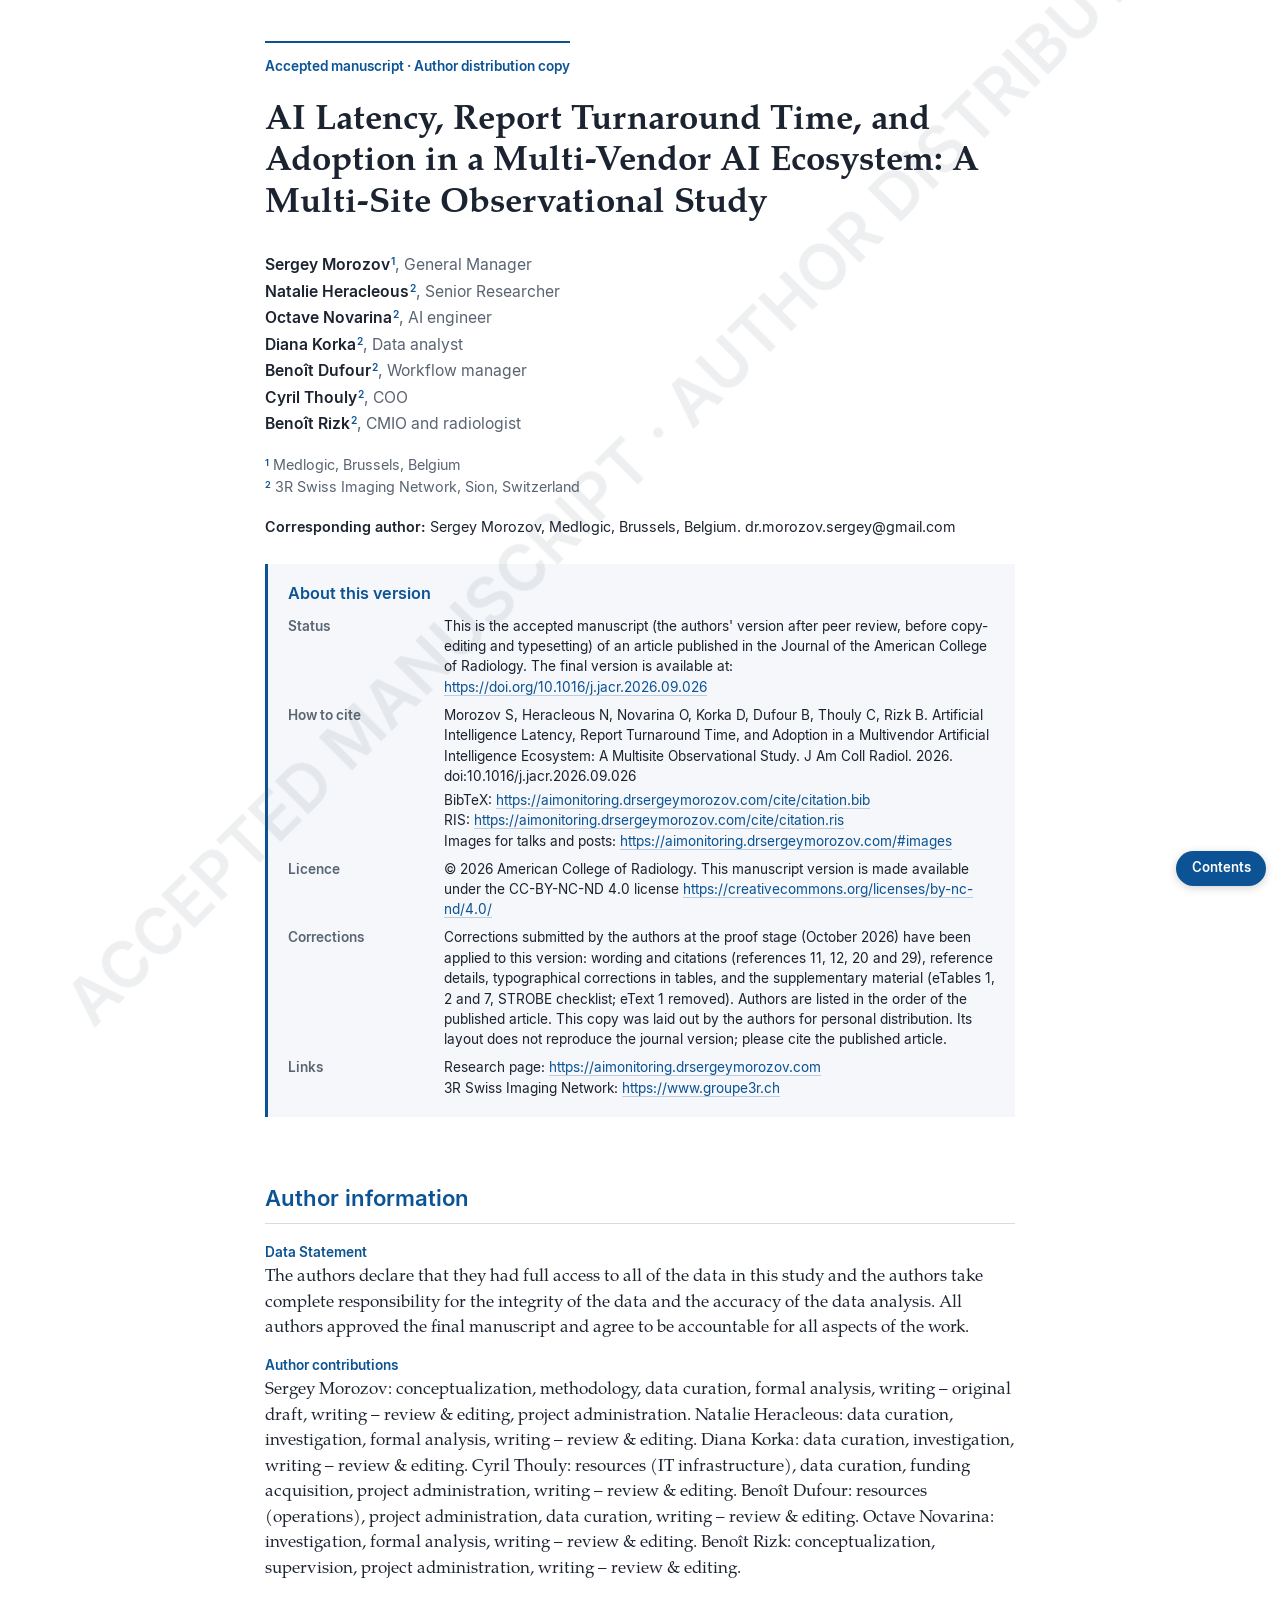
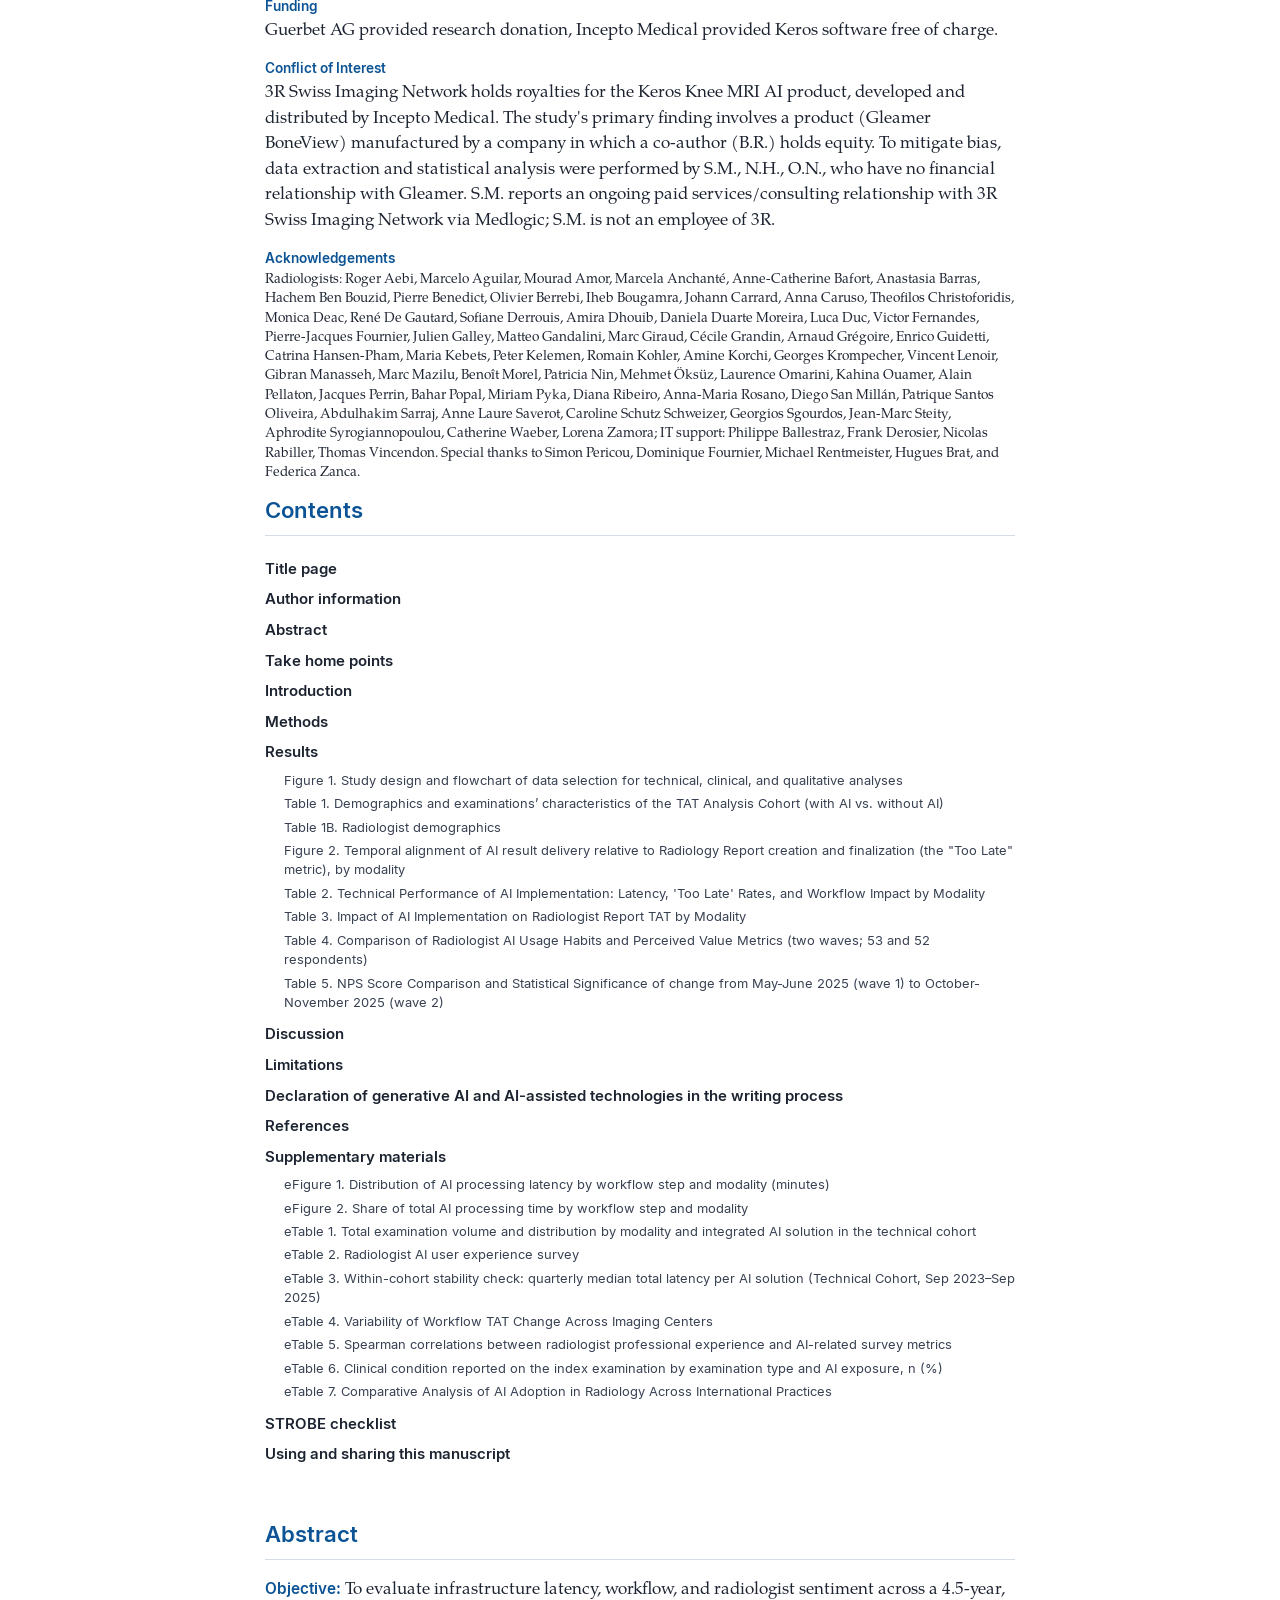
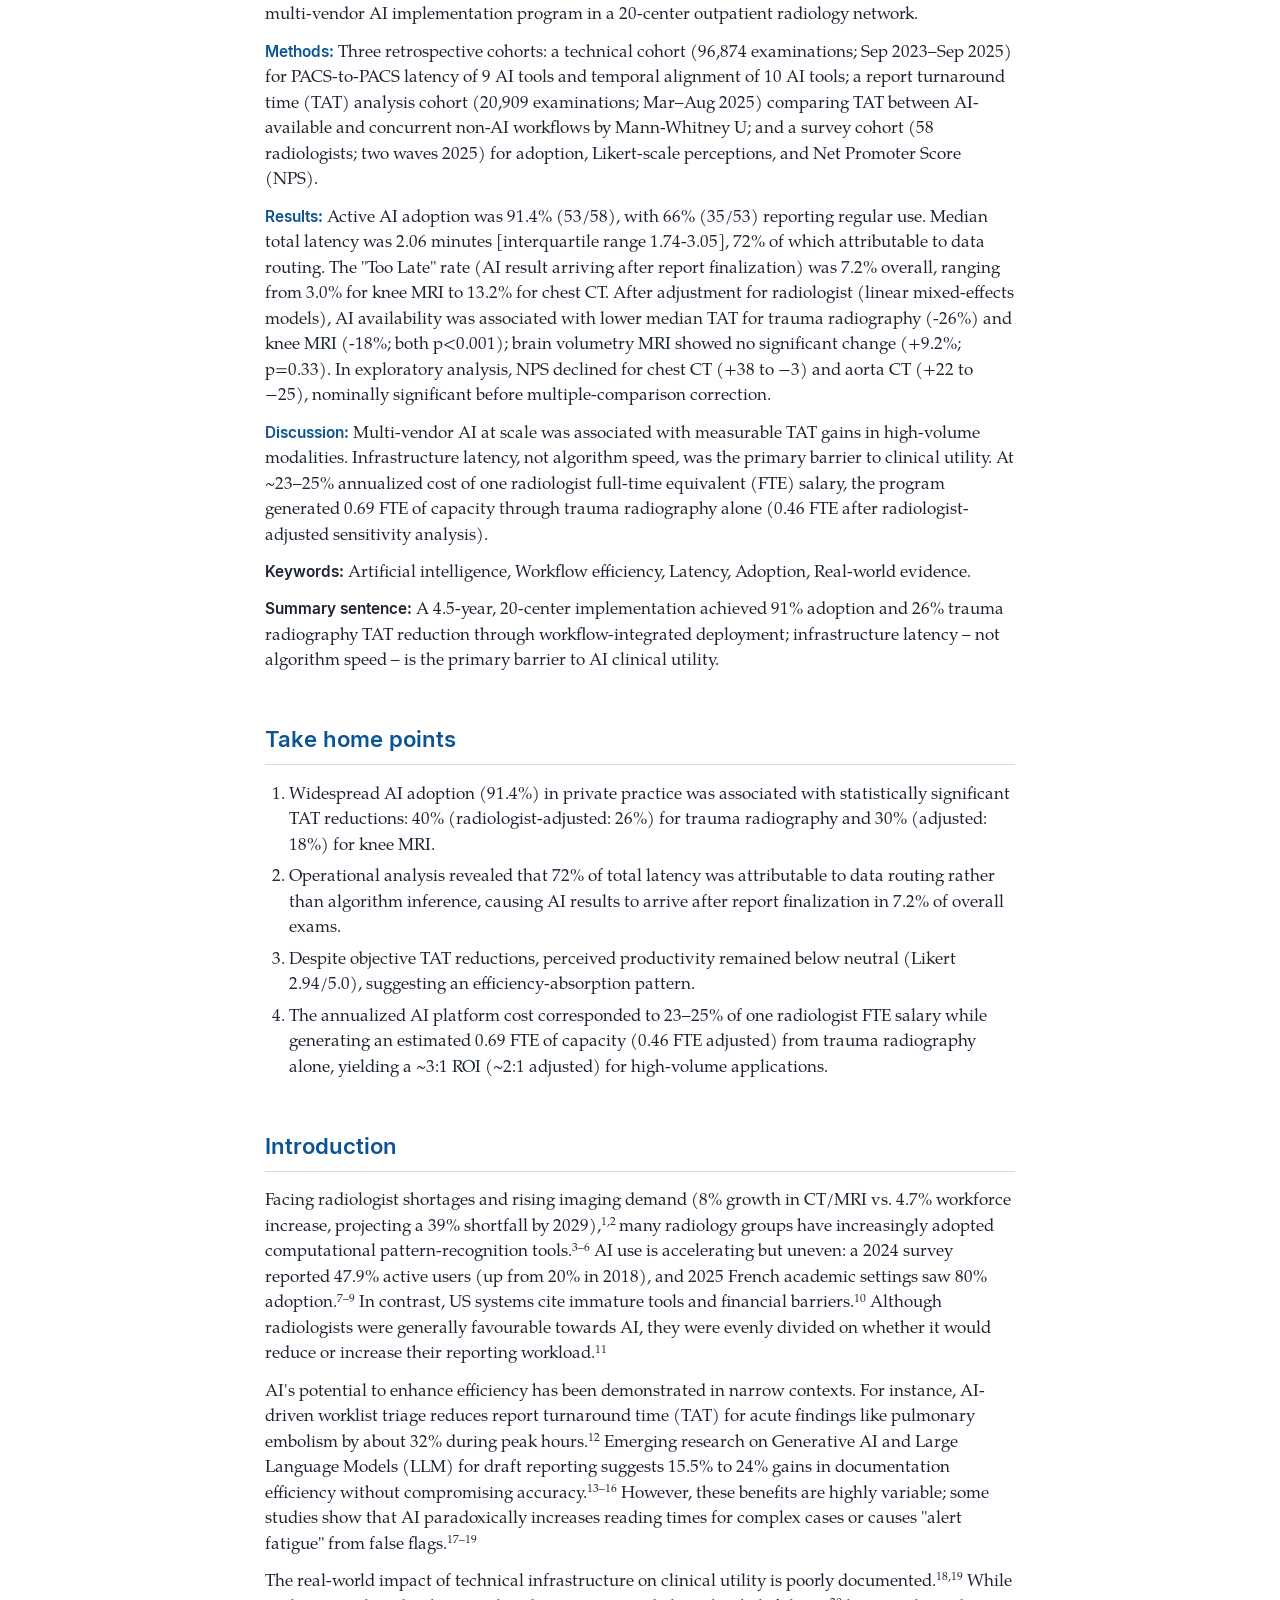
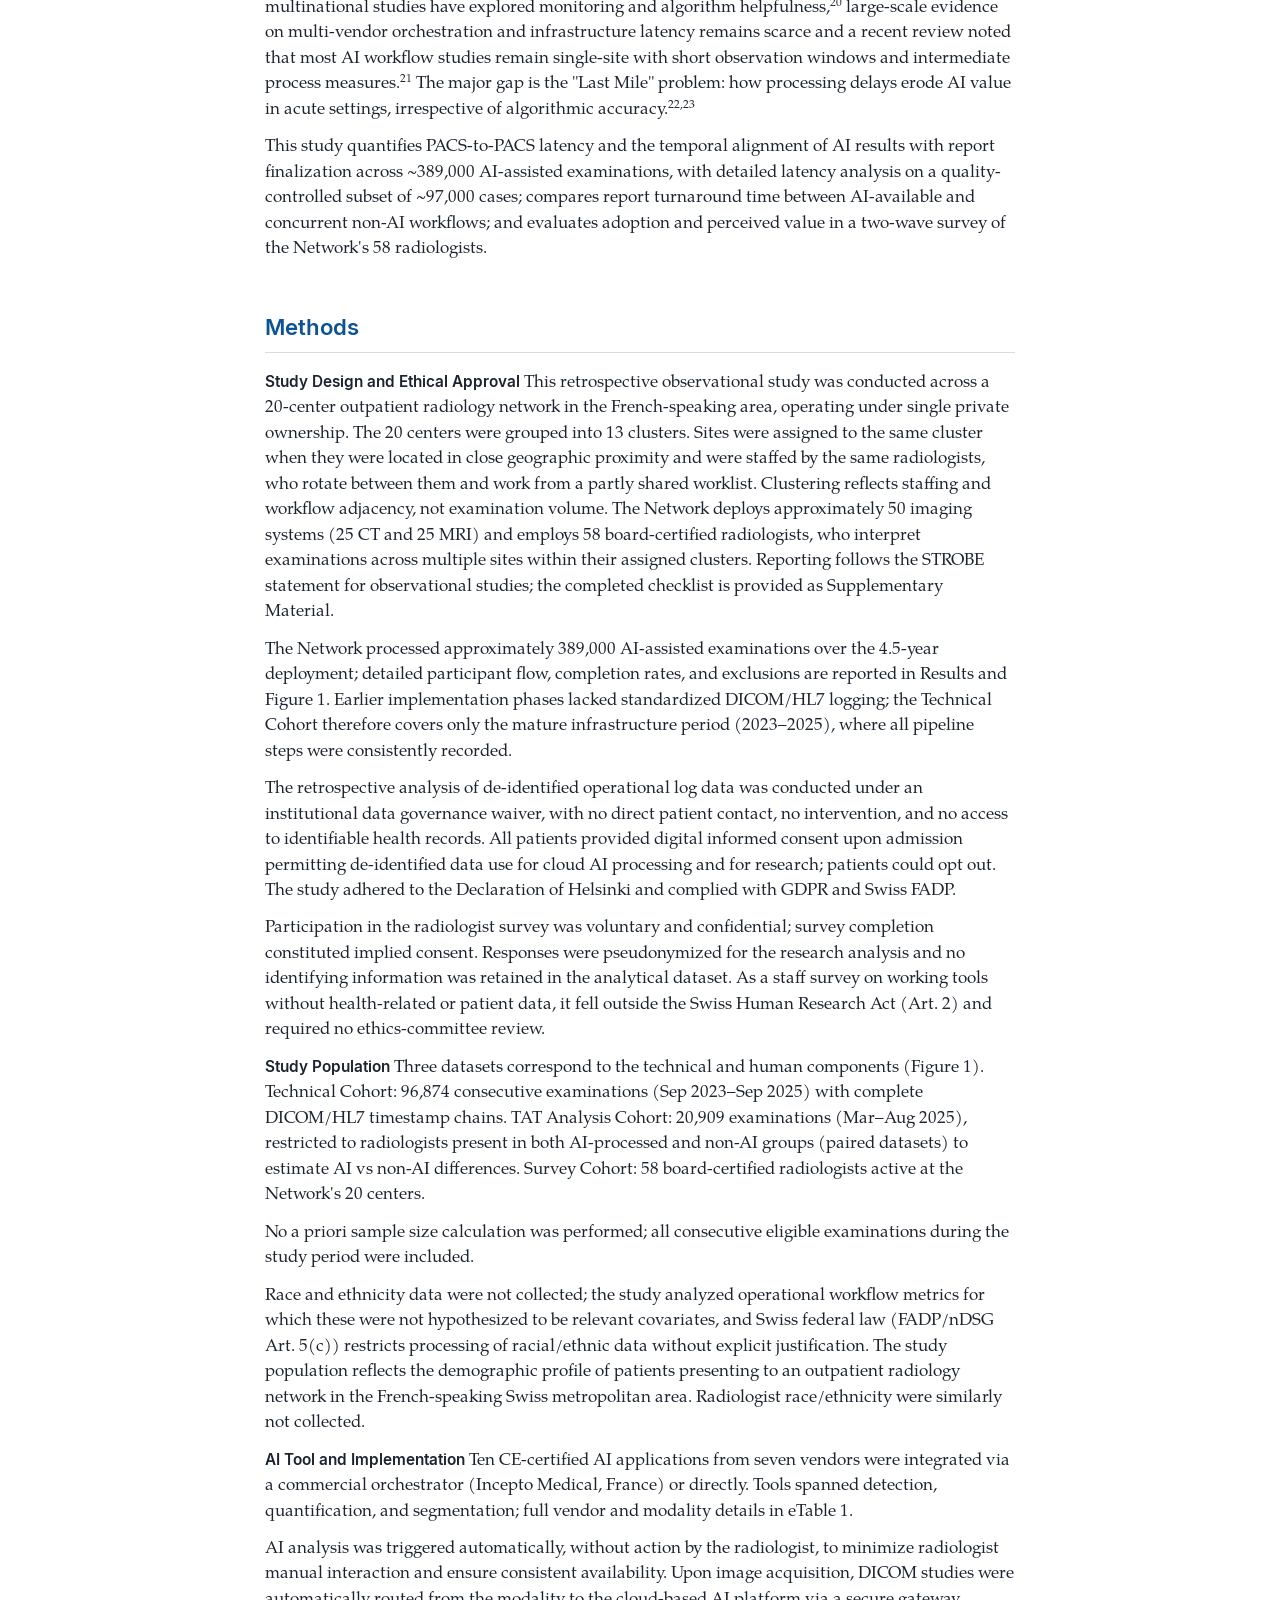
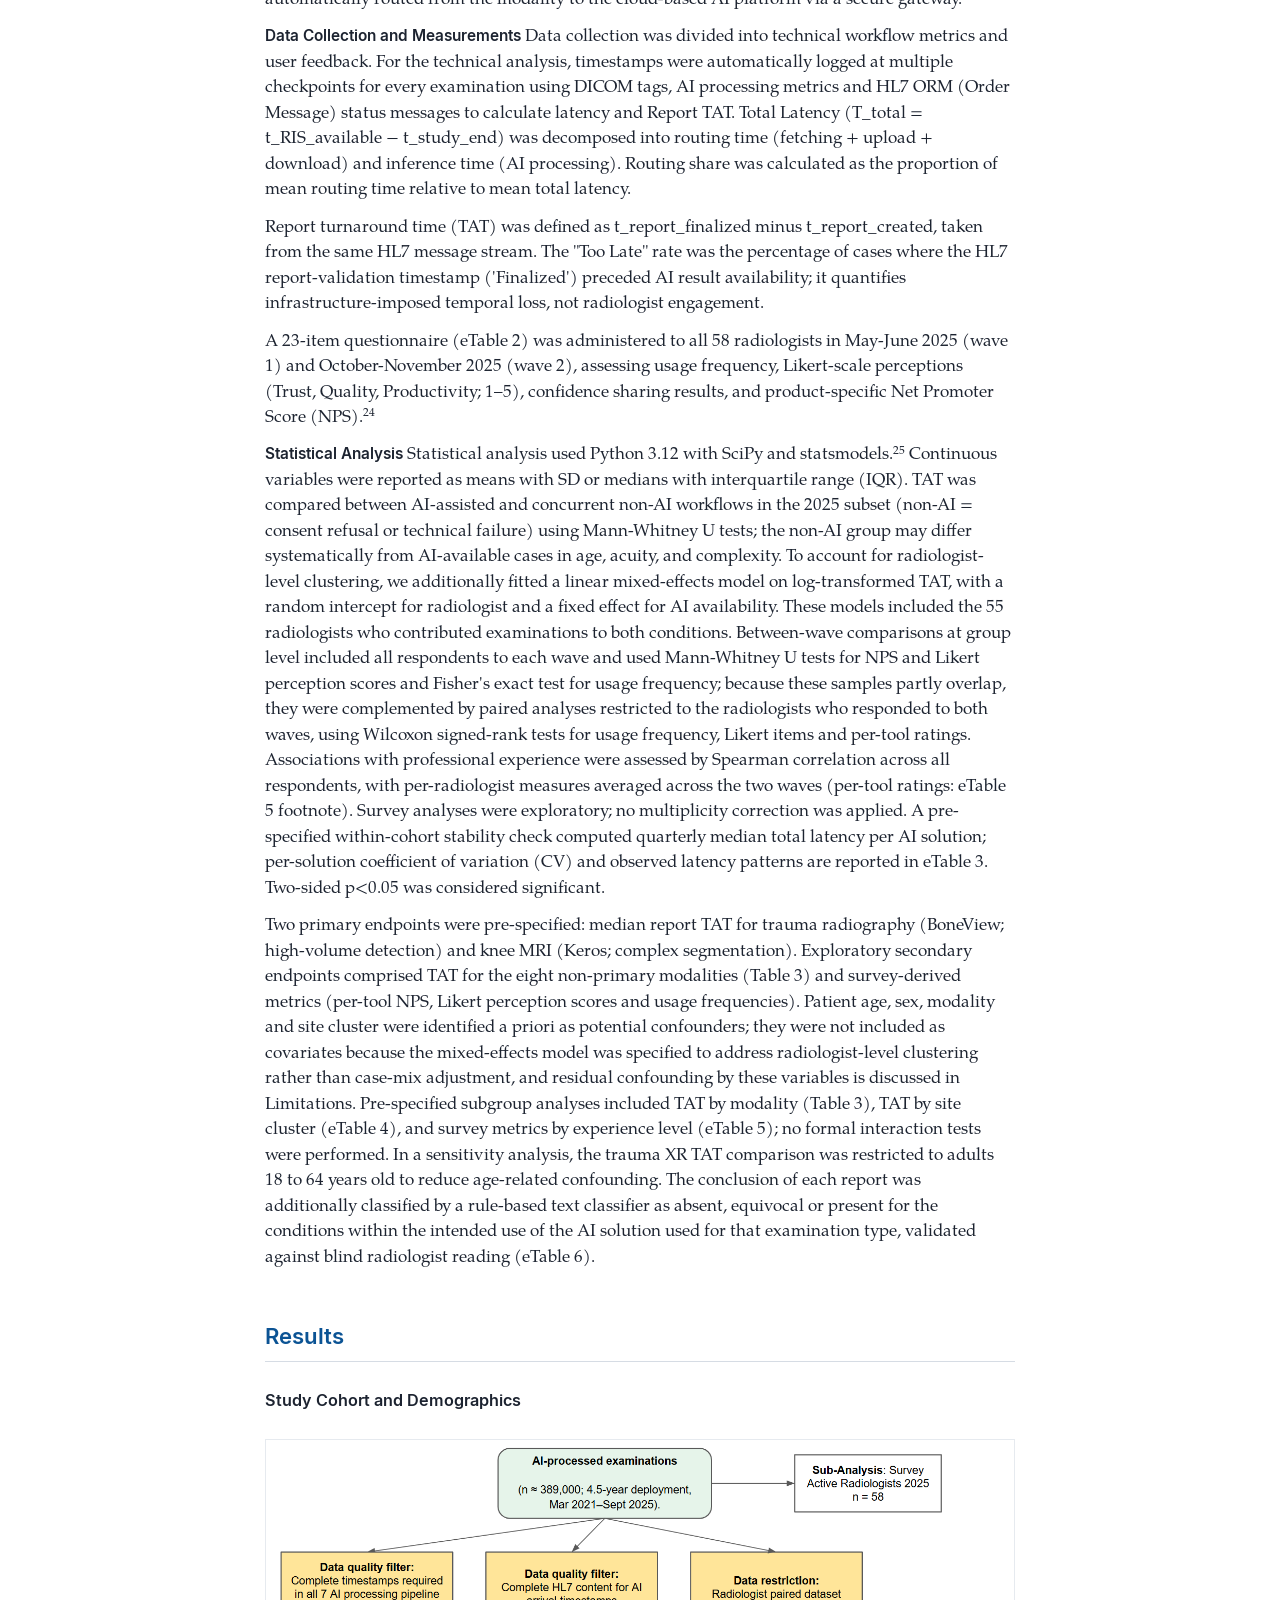
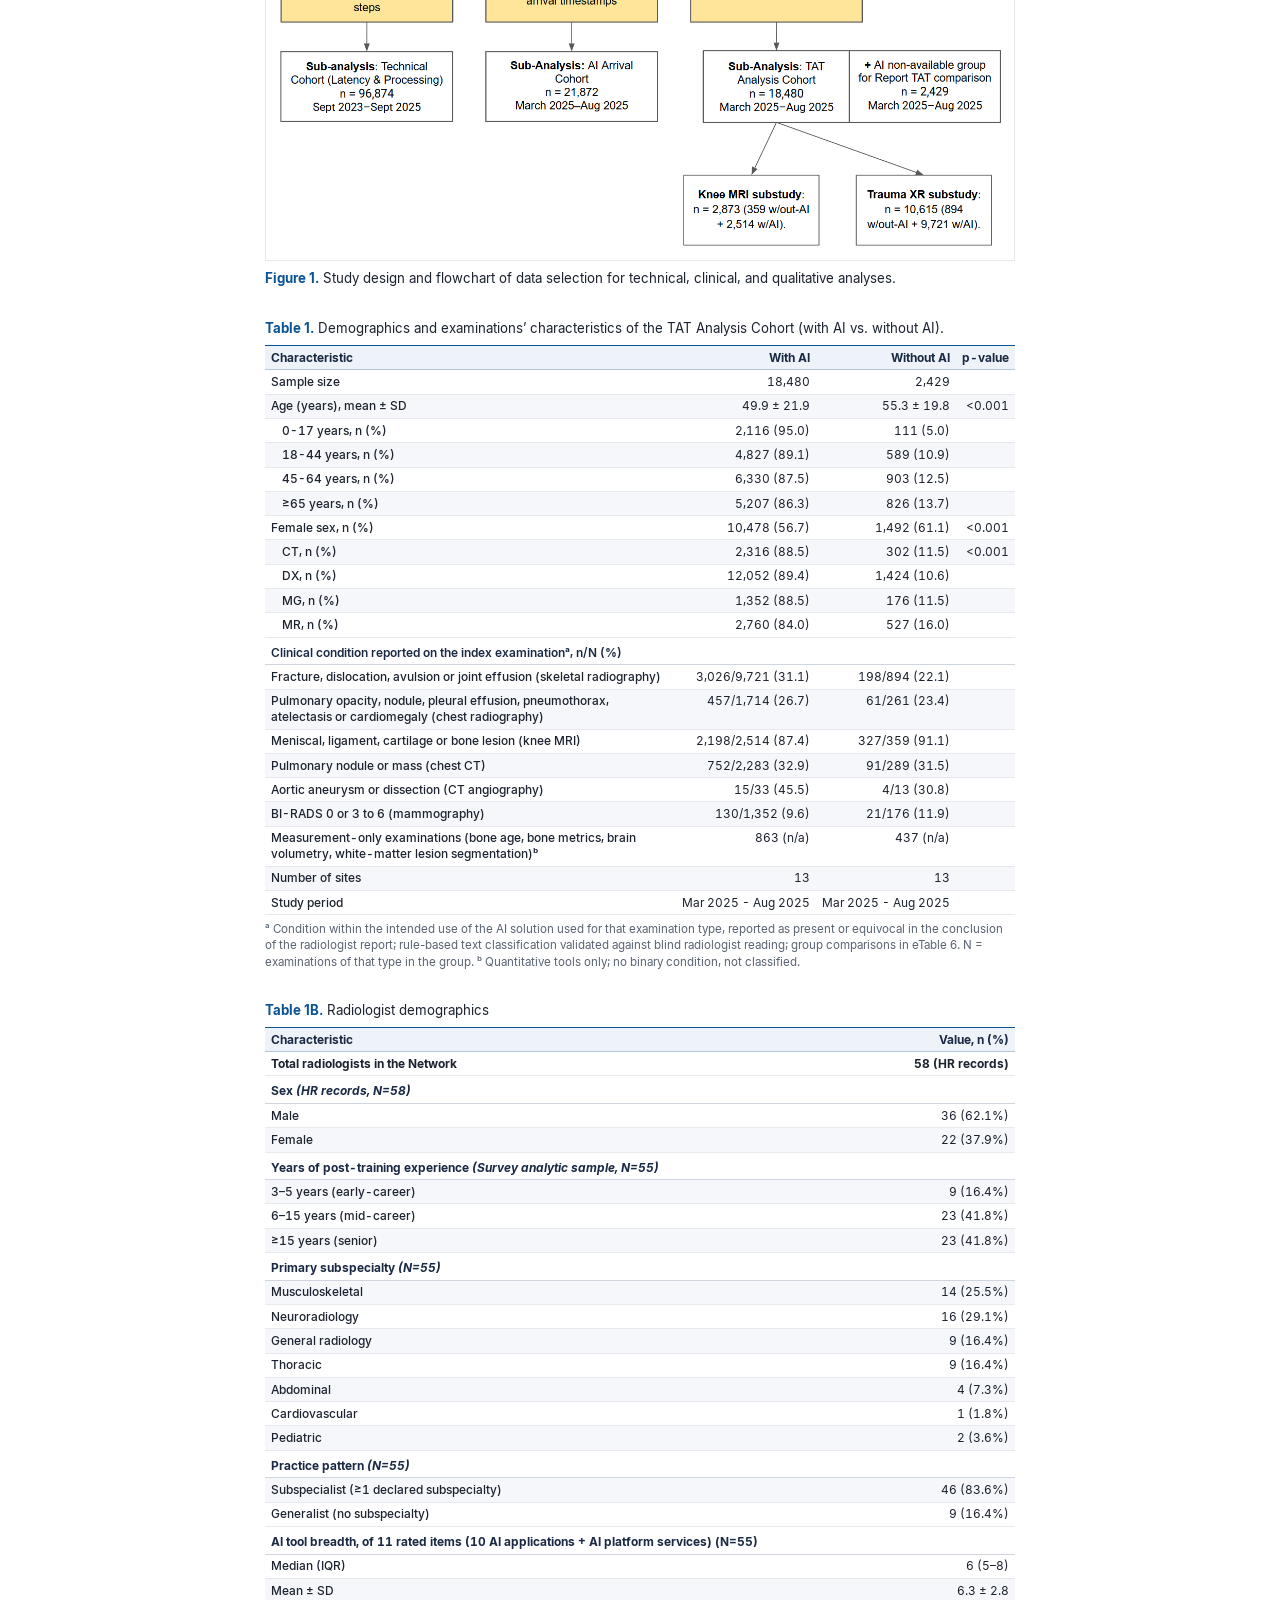
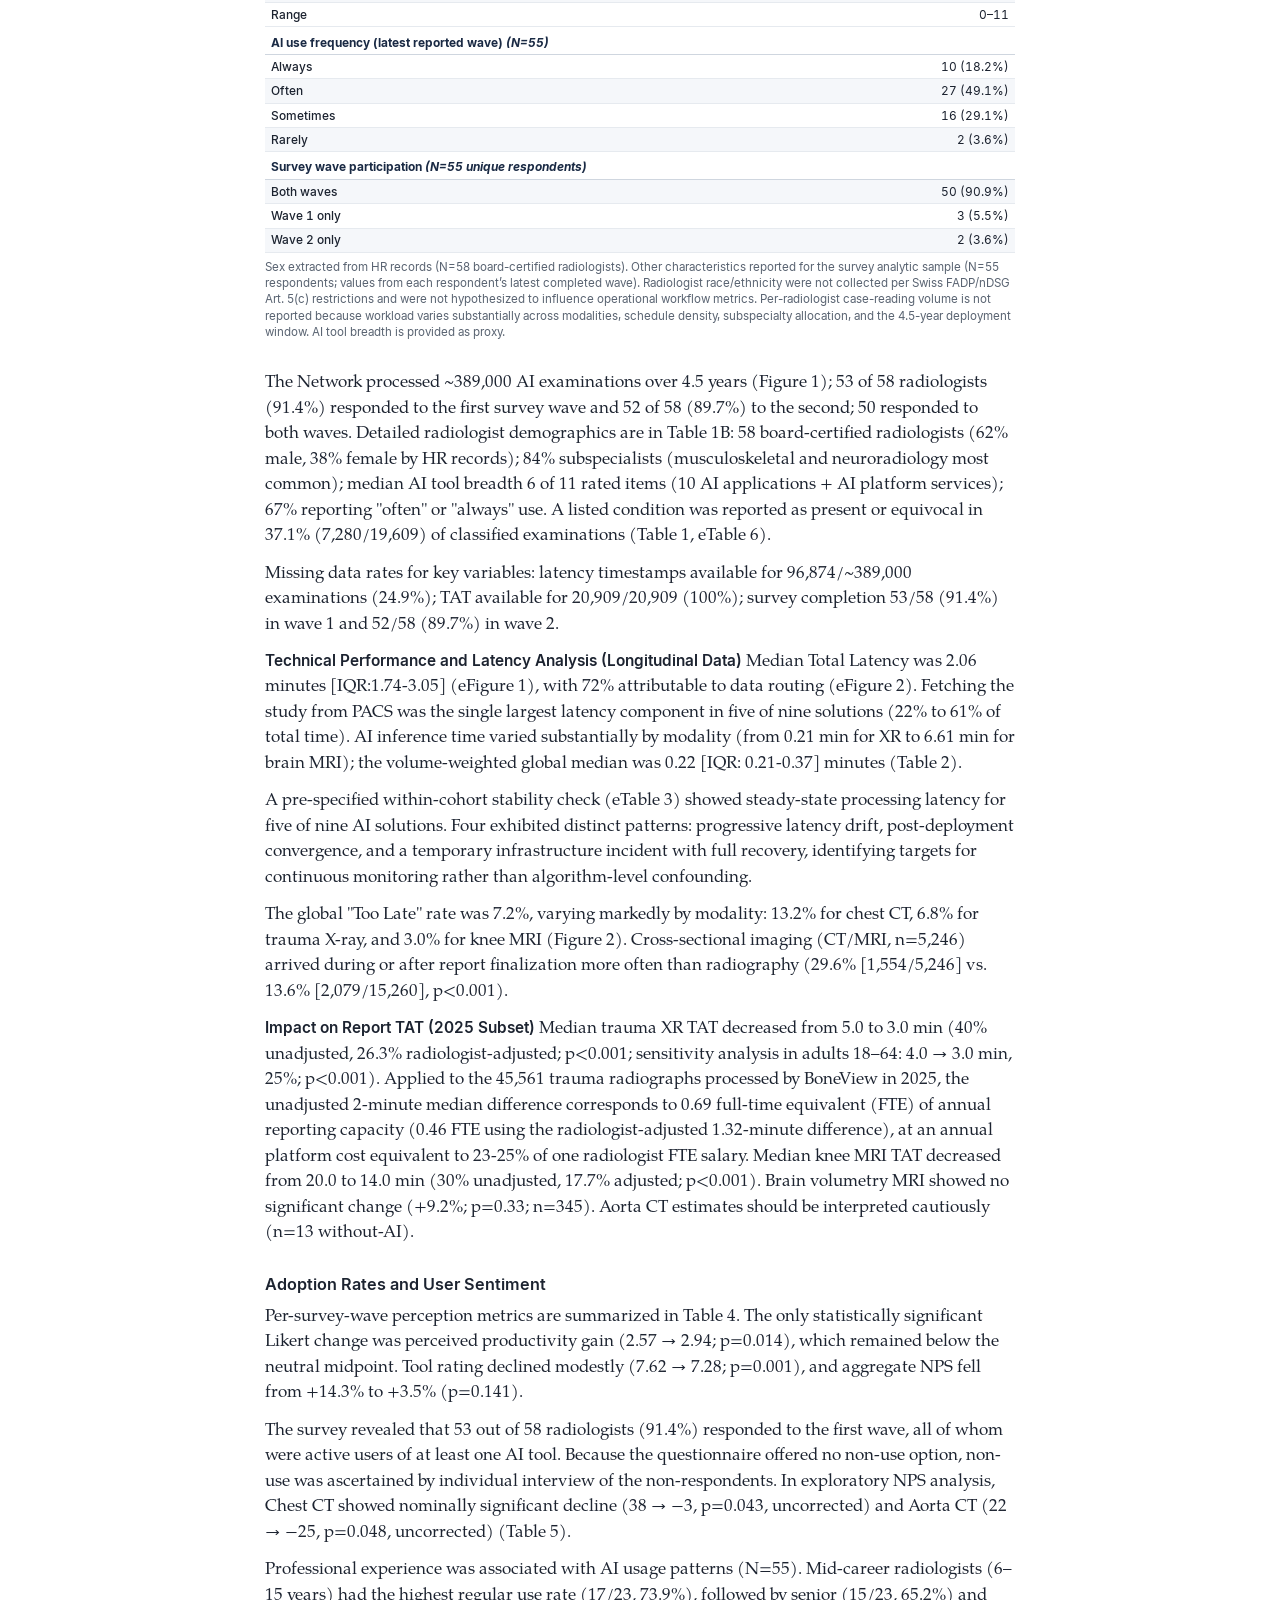
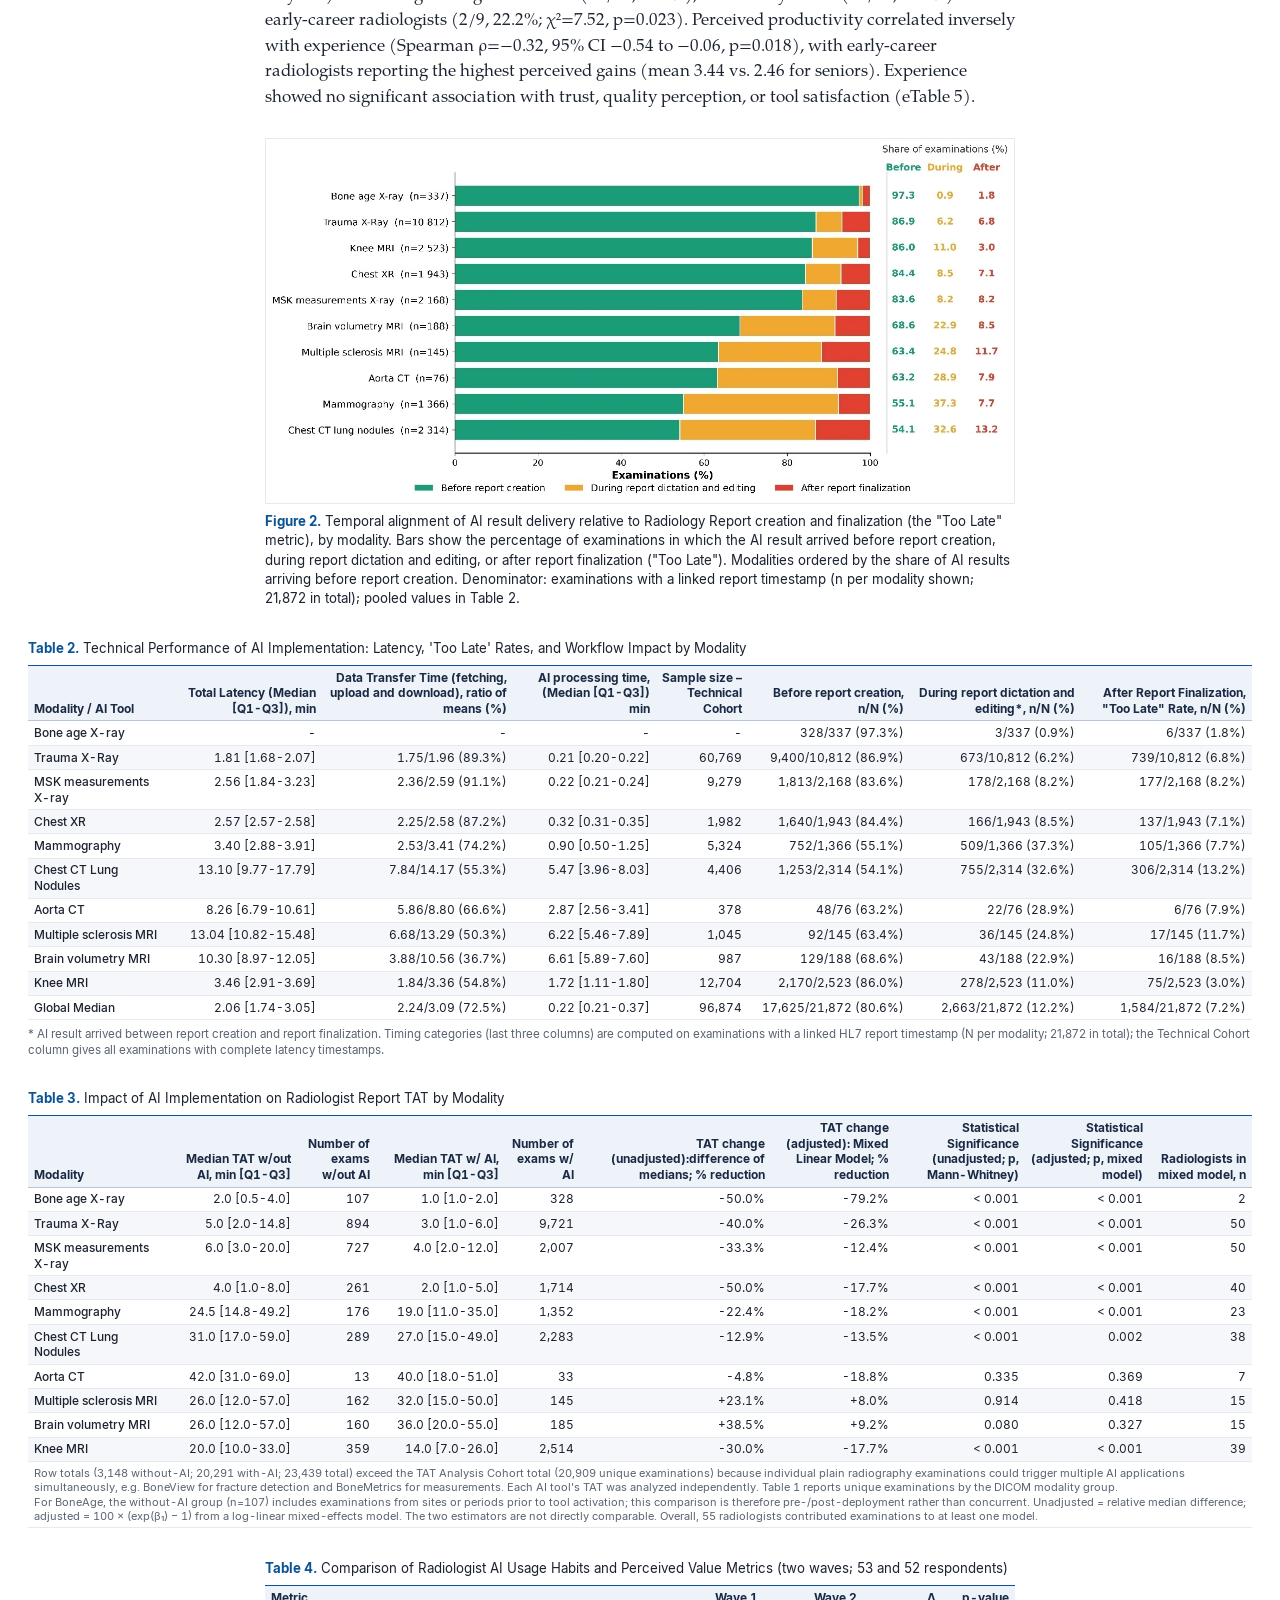
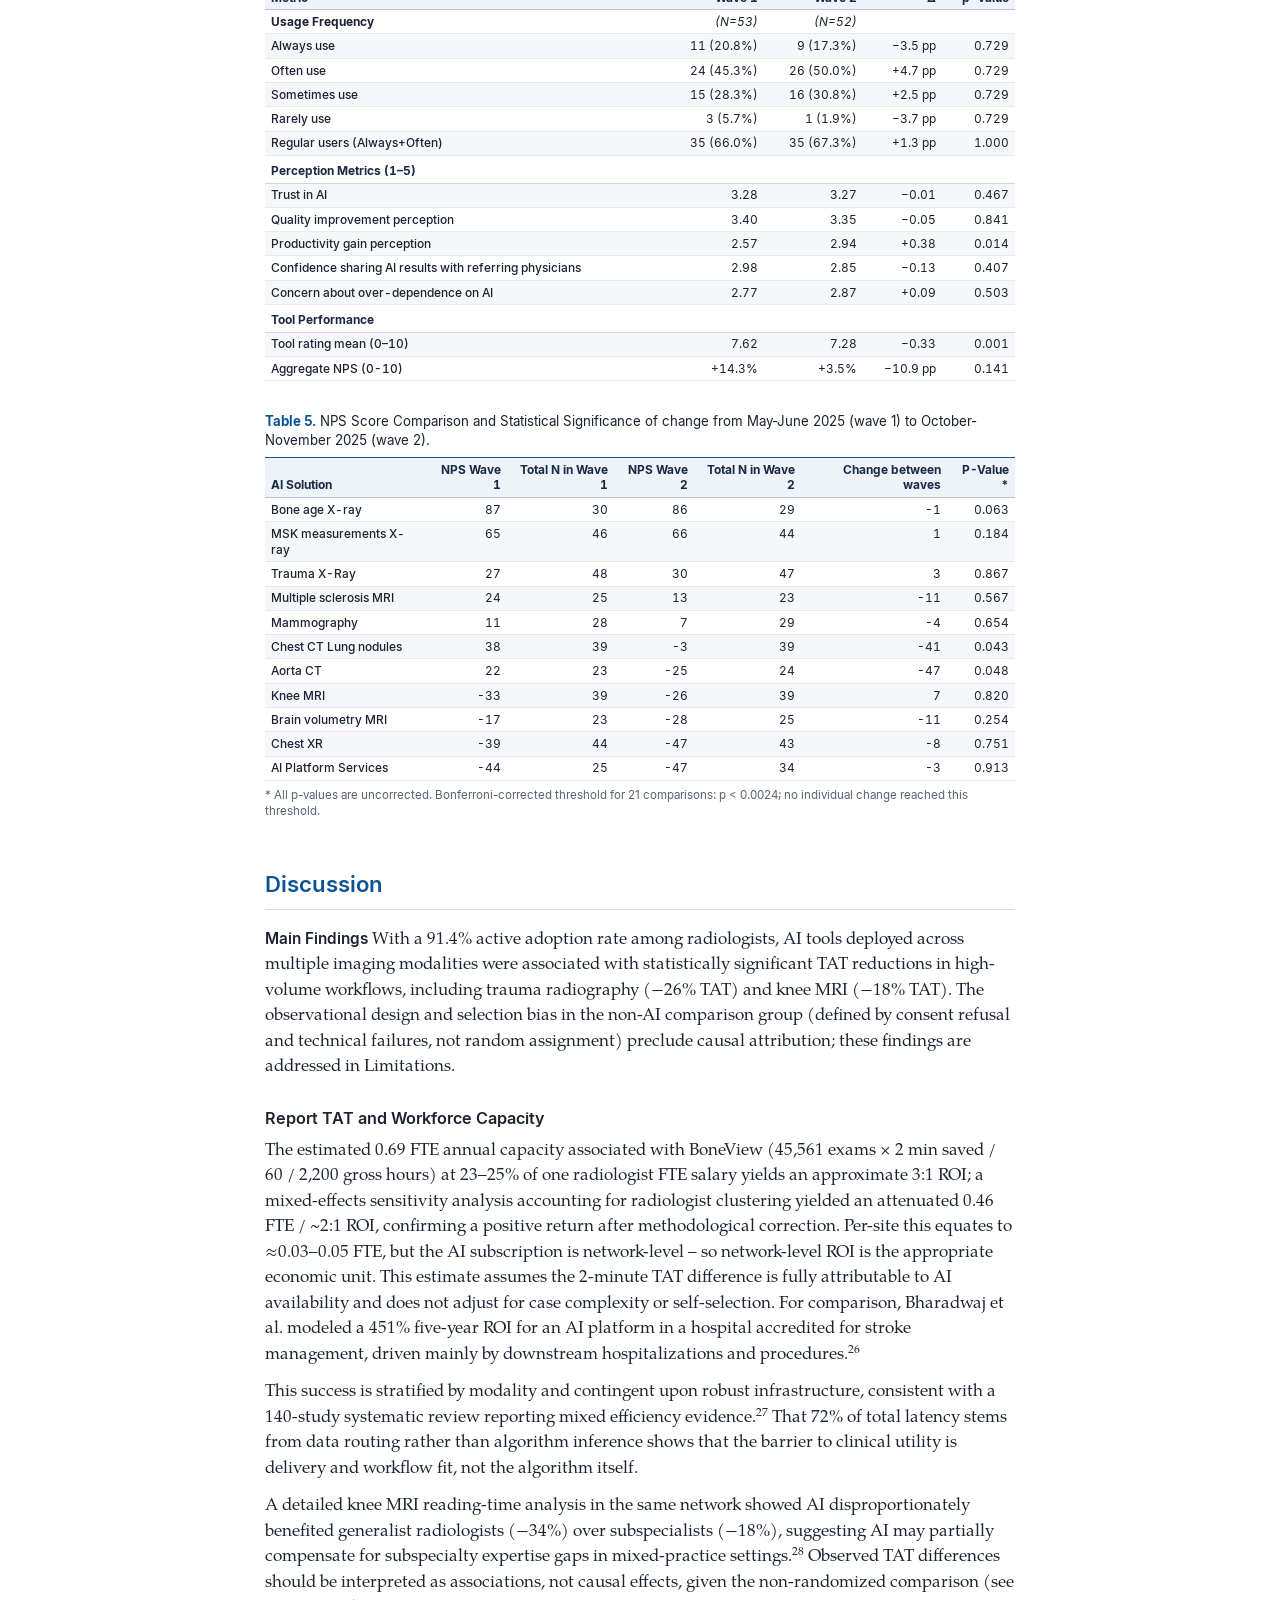
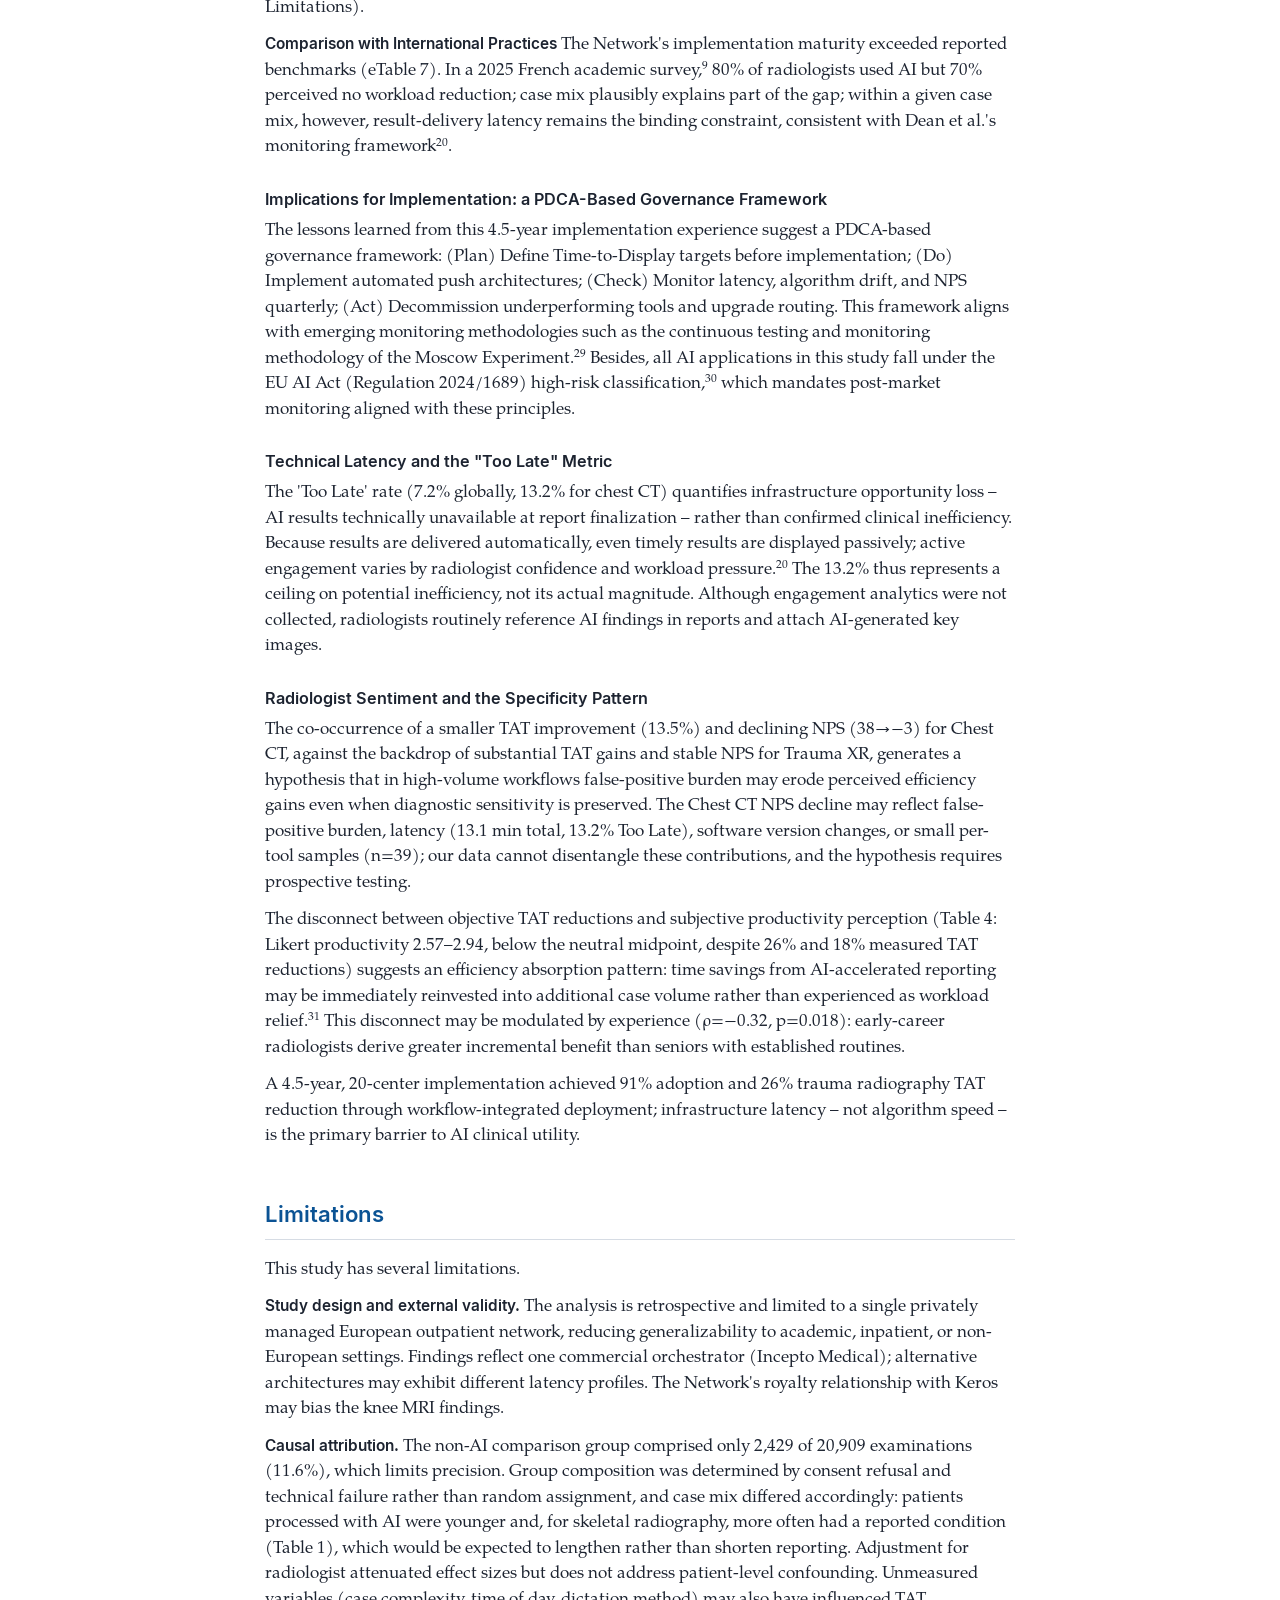
==== commit e9ae666c: "AAM rebuilt with corrections submitted at the proof stage; published author order and title in citat" ====
--- a/manuscript/index.html
+++ b/manuscript/index.html
@@ -4,8 +4,8 @@
 <meta charset="utf-8">
 <meta name="viewport" content="width=device-width, initial-scale=1">
 <title>Accepted manuscript: AI Latency, Report Turnaround Time, and Adoption in a Multi-Vendor AI Ecosystem: A Multi-Site Observational Study</title>
-<meta name="description" content="Accepted manuscript (author distribution copy). Morozov S, Heracleous N, Korka D, Thouly C, Dufour B, Novarina O, Rizk B. AI Latency, Report Turnaround Time, and Adoption in a Multi-Vendor AI Ecosystem: A Multi-Site Observational Study. J Am Coll Radiol. 2026. doi:10.1016/j.jacr.2026.09.026">
-<meta name="author" content="Sergey Morozov, Natalie Heracleous, Diana Korka, Cyril Thouly, Benoît Dufour, Octave Novarina, Benoît Rizk">
+<meta name="description" content="Accepted manuscript (author distribution copy). Morozov S, Heracleous N, Novarina O, Korka D, Dufour B, Thouly C, Rizk B. Artificial Intelligence Latency, Report Turnaround Time, and Adoption in a Multivendor Artificial Intelligence Ecosystem: A Multisite Observational Study. J Am Coll Radiol. 2026. doi:10.1016/j.jacr.2026.09.026">
+<meta name="author" content="Sergey Morozov, Natalie Heracleous, Octave Novarina, Diana Korka, Benoît Dufour, Cyril Thouly, Benoît Rizk">
 <link rel="canonical" href="https://aimonitoring.drsergeymorozov.com/manuscript/">
 <link rel="alternate" type="text/markdown" href="manuscript.md" title="Markdown version">
 <link rel="alternate" type="application/pdf" href="https://aimonitoring.drsergeymorozov.com/morozov-jacr-2026-accepted-manuscript.pdf" title="PDF version">
@@ -14,13 +14,13 @@
 <meta name="citation_author_institution" content="Medlogic, Brussels, Belgium">
 <meta name="citation_author" content="Natalie Heracleous">
 <meta name="citation_author_institution" content="3R Swiss Imaging Network, Sion, Switzerland">
+<meta name="citation_author" content="Octave Novarina">
+<meta name="citation_author_institution" content="3R Swiss Imaging Network, Sion, Switzerland">
 <meta name="citation_author" content="Diana Korka">
-<meta name="citation_author_institution" content="3R Swiss Imaging Network, Sion, Switzerland">
-<meta name="citation_author" content="Cyril Thouly">
 <meta name="citation_author_institution" content="3R Swiss Imaging Network, Sion, Switzerland">
 <meta name="citation_author" content="Benoît Dufour">
 <meta name="citation_author_institution" content="3R Swiss Imaging Network, Sion, Switzerland">
-<meta name="citation_author" content="Octave Novarina">
+<meta name="citation_author" content="Cyril Thouly">
 <meta name="citation_author_institution" content="3R Swiss Imaging Network, Sion, Switzerland">
 <meta name="citation_author" content="Benoît Rizk">
 <meta name="citation_author_institution" content="3R Swiss Imaging Network, Sion, Switzerland">
@@ -57,7 +57,7 @@
   },
   {
    "@type": "Person",
-   "name": "Diana Korka",
+   "name": "Octave Novarina",
    "affiliation": {
     "@type": "Organization",
     "name": "3R Swiss Imaging Network, Sion, Switzerland"
@@ -65,7 +65,7 @@
   },
   {
    "@type": "Person",
-   "name": "Cyril Thouly",
+   "name": "Diana Korka",
    "affiliation": {
     "@type": "Organization",
     "name": "3R Swiss Imaging Network, Sion, Switzerland"
@@ -81,7 +81,7 @@
   },
   {
    "@type": "Person",
-   "name": "Octave Novarina",
+   "name": "Cyril Thouly",
    "affiliation": {
     "@type": "Organization",
     "name": "3R Swiss Imaging Network, Sion, Switzerland"
@@ -114,7 +114,7 @@
  },
  "copyrightYear": 2026,
  "creativeWorkStatus": "Accepted manuscript",
- "abstract": "Objective: To evaluate infrastructure latency, workflow, and radiologist sentiment across a 4.5-year, multi-vendor AI implementation program in a 20-center outpatient radiology network. Methods: Three retrospective cohorts: a technical cohort (96,874 examinations; Sep 2023–Sep 2025) for PACS-to-PACS latency and temporal alignment of 9 of 10 deployed AI tools from 7 vendors; a report turnaround time (TAT) analysis cohort (20,909 examinations; Mar–Aug 2025) comparing TAT between AI-available and concurrent non-AI workflows by Mann-Whitney U; and a survey cohort (58 radiologists; two waves 2025) for adoption, Likert-scale perceptions, and Net Promoter Score (NPS). Results: Active AI adoption was 91.4% (53/58), with 66% (35/53) reporting regular use. Median total latency was 2.06 minutes [interquartile range 1.74-3.05], 72% of which attributable to data routing. The \"Too Late\" rate (AI result arriving after report finalization) was 7.2% overall, ranging from 3.0% for knee MRI to 13.2% for chest CT. After adjustment for radiologist (linear mixed-effects models), AI availability was associated with lower median TAT for trauma radiography (-26%) and knee MRI (-18%; both p<0.001); brain volumetry MRI showed no significant change (+9.2%; p=0.33). In exploratory analysis, NPS declined for chest CT (+38 to −3) and aorta CT (+22 to −25), nominally significant before multiple-comparison correction. Discussion: Multi-vendor AI at scale was associated with measurable TAT gains in high-volume modalities. Infrastructure latency, not algorithm speed, was the primary barrier to clinical utility. At ~23–25% annualized cost of one radiologist full-time equivalent (FTE) salary, the program generated 0.69 FTE of capacity through trauma radiography alone (0.46 FTE after radiologist-adjusted sensitivity analysis).",
+ "abstract": "Objective: To evaluate infrastructure latency, workflow, and radiologist sentiment across a 4.5-year, multi-vendor AI implementation program in a 20-center outpatient radiology network. Methods: Three retrospective cohorts: a technical cohort (96,874 examinations; Sep 2023–Sep 2025) for PACS-to-PACS latency of 9 AI tools and temporal alignment of 10 AI tools; a report turnaround time (TAT) analysis cohort (20,909 examinations; Mar–Aug 2025) comparing TAT between AI-available and concurrent non-AI workflows by Mann-Whitney U; and a survey cohort (58 radiologists; two waves 2025) for adoption, Likert-scale perceptions, and Net Promoter Score (NPS). Results: Active AI adoption was 91.4% (53/58), with 66% (35/53) reporting regular use. Median total latency was 2.06 minutes [interquartile range 1.74-3.05], 72% of which attributable to data routing. The \"Too Late\" rate (AI result arriving after report finalization) was 7.2% overall, ranging from 3.0% for knee MRI to 13.2% for chest CT. After adjustment for radiologist (linear mixed-effects models), AI availability was associated with lower median TAT for trauma radiography (-26%) and knee MRI (-18%; both p<0.001); brain volumetry MRI showed no significant change (+9.2%; p=0.33). In exploratory analysis, NPS declined for chest CT (+38 to −3) and aorta CT (+22 to −25), nominally significant before multiple-comparison correction. Discussion: Multi-vendor AI at scale was associated with measurable TAT gains in high-volume modalities. Infrastructure latency, not algorithm speed, was the primary barrier to clinical utility. At ~23–25% annualized cost of one radiologist full-time equivalent (FTE) salary, the program generated 0.69 FTE of capacity through trauma radiography alone (0.46 FTE after radiologist-adjusted sensitivity analysis).",
  "keywords": [
   "Artificial intelligence",
   "Workflow efficiency",
@@ -139,6 +139,8 @@
 }
 </script>
 <link rel="stylesheet" href="assets/style.css">
+<script>window.va = window.va || function () { (window.vaq = window.vaq || []).push(arguments); };</script>
+<script defer src="/_vercel/insights/script.js"></script>
 </head>
 <body>
 <div class="page-wrap">
@@ -148,16 +150,16 @@
 <header class="titlepage" id="title-page">
   <p class="status">Accepted manuscript · Author distribution copy</p>
   <h1><a class="self" href="#title-page">AI Latency, Report Turnaround Time, and Adoption in a Multi-Vendor AI Ecosystem: A Multi-Site Observational Study</a></h1>
-  <ul class="alist"><li><span class="nm">Sergey Morozov<sup>1</sup></span><span class="role">, General Manager</span></li><li><span class="nm">Natalie Heracleous<sup>2</sup></span><span class="role">, Senior Researcher</span></li><li><span class="nm">Diana Korka<sup>2</sup></span><span class="role">, Data analyst</span></li><li><span class="nm">Cyril Thouly<sup>2</sup></span><span class="role">, COO</span></li><li><span class="nm">Benoît Dufour<sup>2</sup></span><span class="role">, Workflow manager</span></li><li><span class="nm">Octave Novarina<sup>2</sup></span><span class="role">, AI engineer</span></li><li><span class="nm">Benoît Rizk<sup>2</sup></span><span class="role">, CMIO and radiologist</span></li></ul>
+  <ul class="alist"><li><span class="nm">Sergey Morozov<sup>1</sup></span><span class="role">, General Manager</span></li><li><span class="nm">Natalie Heracleous<sup>2</sup></span><span class="role">, Senior Researcher</span></li><li><span class="nm">Octave Novarina<sup>2</sup></span><span class="role">, AI engineer</span></li><li><span class="nm">Diana Korka<sup>2</sup></span><span class="role">, Data analyst</span></li><li><span class="nm">Benoît Dufour<sup>2</sup></span><span class="role">, Workflow manager</span></li><li><span class="nm">Cyril Thouly<sup>2</sup></span><span class="role">, COO</span></li><li><span class="nm">Benoît Rizk<sup>2</sup></span><span class="role">, CMIO and radiologist</span></li></ul>
   <p class="affs"><sup>1</sup> Medlogic, Brussels, Belgium<br><sup>2</sup> 3R Swiss Imaging Network, Sion, Switzerland</p>
   <p class="corr"><b>Corresponding author:</b> Sergey Morozov, Medlogic, Brussels, Belgium. dr.morozov.sergey@gmail.com</p>
   <div class="about">
     <h2>About this version</h2>
     <dl>
       <dt>Status</dt><dd>This is the accepted manuscript (the authors&#x27; version after peer review, before copy-editing and typesetting) of an article published in the Journal of the American College of Radiology. The final version is available at: <a class="url" href="https://doi.org/10.1016/j.jacr.2026.09.026">https://doi.org/10.1016/j.jacr.2026.09.026</a></dd>
-      <dt>How to cite</dt><dd>Morozov S, Heracleous N, Korka D, Thouly C, Dufour B, Novarina O, Rizk B. AI Latency, Report Turnaround Time, and Adoption in a Multi-Vendor AI Ecosystem: A Multi-Site Observational Study. J Am Coll Radiol. 2026. doi:10.1016/j.jacr.2026.09.026<br><span class="citelinks">BibTeX: <a class="url" href="https://aimonitoring.drsergeymorozov.com/cite/citation.bib">https://aimonitoring.drsergeymorozov.com/cite/citation.bib</a><br>RIS: <a class="url" href="https://aimonitoring.drsergeymorozov.com/cite/citation.ris">https://aimonitoring.drsergeymorozov.com/cite/citation.ris</a><br>Images for talks and posts: <a class="url" href="https://aimonitoring.drsergeymorozov.com/#images">https://aimonitoring.drsergeymorozov.com/#images</a></span></dd>
+      <dt>How to cite</dt><dd>Morozov S, Heracleous N, Novarina O, Korka D, Dufour B, Thouly C, Rizk B. Artificial Intelligence Latency, Report Turnaround Time, and Adoption in a Multivendor Artificial Intelligence Ecosystem: A Multisite Observational Study. J Am Coll Radiol. 2026. doi:10.1016/j.jacr.2026.09.026<br><span class="citelinks">BibTeX: <a class="url" href="https://aimonitoring.drsergeymorozov.com/cite/citation.bib">https://aimonitoring.drsergeymorozov.com/cite/citation.bib</a><br>RIS: <a class="url" href="https://aimonitoring.drsergeymorozov.com/cite/citation.ris">https://aimonitoring.drsergeymorozov.com/cite/citation.ris</a><br>Images for talks and posts: <a class="url" href="https://aimonitoring.drsergeymorozov.com/#images">https://aimonitoring.drsergeymorozov.com/#images</a></span></dd>
       <dt>Licence</dt><dd>© 2026 American College of Radiology. This manuscript version is made available under the CC-BY-NC-ND 4.0 license <a class="url" href="https://creativecommons.org/licenses/by-nc-nd/4.0/">https://creativecommons.org/licenses/by-nc-nd/4.0/</a></dd>
-      <dt>Corrections</dt><dd>Corrections notified to the publisher for the proofs have been applied to this version: author order, funding entry in STROBE item 22, number of AI tools in the technical cohort and in Table 1B, vendor names in eTable 1. This copy was laid out by the authors for personal distribution. Its layout does not reproduce the journal version; please cite the published article.</dd>
+      <dt>Corrections</dt><dd>Corrections submitted by the authors at the proof stage (October 2026) have been applied to this version: wording and citations (references 11, 12, 20 and 29), reference details, typographical corrections in tables, and the supplementary material (eTables 1, 2 and 7, STROBE checklist; eText 1 removed). Authors are listed in the order of the published article. This copy was laid out by the authors for personal distribution. Its layout does not reproduce the journal version; please cite the published article.</dd>
       <dt>Links</dt><dd>Research page: <a class="url" href="https://aimonitoring.drsergeymorozov.com">https://aimonitoring.drsergeymorozov.com</a><br>3R Swiss Imaging Network: <a class="url" href="https://www.groupe3r.ch">https://www.groupe3r.ch</a></dd>
     </dl>
   </div>
@@ -166,9 +168,9 @@
 
 <nav class="toc" id="contents" aria-label="Contents">
   <h2><a class="self" href="#contents">Contents</a></h2>
-  <ol><li class="lvl1"><a class="e" href="#title-page">Title page</a></li><li class="lvl1"><a class="e" href="#article-information">Author information</a></li><li class="lvl1"><a class="e" href="#abstract">Abstract</a></li><li class="lvl1"><a class="e" href="#take-home-points">Take home points</a></li><li class="lvl1"><a class="e" href="#introduction">Introduction</a></li><li class="lvl1"><a class="e" href="#methods">Methods</a></li><li class="lvl1"><a class="e" href="#results">Results</a><ol><li class="lvl2"><a class="e" href="#figure-1">Figure 1. Study design and flowchart of data selection for technical, clinical, and qualitative analyses</a></li><li class="lvl2"><a class="e" href="#table-1">Table 1. Demographics and examinations’ characteristics of the TAT Analysis Cohort (with AI vs. without AI)</a></li><li class="lvl2"><a class="e" href="#table-1b">Table 1B. Radiologist demographics</a></li><li class="lvl2"><a class="e" href="#figure-2">Figure 2. Temporal alignment of AI result delivery relative to Radiology Report creation and finalization (the &quot;Too Late&quot; metric), by modality</a></li><li class="lvl2"><a class="e" href="#table-2">Table 2. Technical Performance of AI Implementation: Latency, &#x27;Too Late&#x27; Rates, and Workflow Impact by Modality</a></li><li class="lvl2"><a class="e" href="#table-3">Table 3. Impact of AI Implementation on Radiologist Report TAT by Modality</a></li><li class="lvl2"><a class="e" href="#table-4">Table 4. Comparison of Radiologist AI Usage Habits and Perceived Value Metrics (two waves; 53 and 52 respondents)</a></li><li class="lvl2"><a class="e" href="#table-5">Table 5. NPS Score Comparison and Statistical Significance of change from May-June 2025 (wave 1) to October-November 2025 (wave 2)</a></li></ol></li><li class="lvl1"><a class="e" href="#discussion">Discussion</a></li><li class="lvl1"><a class="e" href="#limitations">Limitations</a></li><li class="lvl1"><a class="e" href="#declaration-of-generative-ai-and-ai-assisted-technologies-in">Declaration of generative AI and AI-assisted technologies in the writing process</a></li><li class="lvl1"><a class="e" href="#references">References</a></li><li class="lvl1"><a class="e" href="#supplementary-materials">Supplementary materials</a><ol><li class="lvl2"><a class="e" href="#efigure-1">eFigure 1. Distribution of AI processing latency by workflow step and modality (minutes)</a></li><li class="lvl2"><a class="e" href="#efigure-2">eFigure 2. Share of total AI processing time by workflow step and modality</a></li><li class="lvl2"><a class="e" href="#etable-1">eTable 1. Total examination volume and distribution by modality and integrated AI solution in the technical cohort</a></li><li class="lvl2"><a class="e" href="#etable-2">eTable 2. Radiologist AI user experience survey</a></li><li class="lvl2"><a class="e" href="#etable-3">eTable 3. Within-cohort stability check: quarterly median total latency per AI solution (Technical Cohort, Sep 2023–Sep 2025)</a></li><li class="lvl2"><a class="e" href="#etable-4">eTable 4. Variability of Workflow TAT Change Across Imaging Centers</a></li><li class="lvl2"><a class="e" href="#etable-5">eTable 5. Spearman correlations between radiologist professional experience and AI-related survey metrics</a></li><li class="lvl2"><a class="e" href="#etable-6">eTable 6. Clinical condition reported on the index examination by examination type and AI exposure, n (%)</a></li><li class="lvl2"><a class="e" href="#etable-7">eTable 7. Comparative Analysis of AI Adoption in Radiology Across International Practices</a></li><li class="lvl2"><a class="e" href="#etext-1-generalizability-and-context-specificity">eText 1. Generalizability and Context Specificity</a></li></ol></li><li class="lvl1"><a class="e" href="#strobe-checklist">STROBE checklist</a></li><li class="lvl1"><a class="e" href="#using-and-sharing">Using and sharing this manuscript</a></li></ol>
+  <ol><li class="lvl1"><a class="e" href="#title-page">Title page</a></li><li class="lvl1"><a class="e" href="#article-information">Author information</a></li><li class="lvl1"><a class="e" href="#abstract">Abstract</a></li><li class="lvl1"><a class="e" href="#take-home-points">Take home points</a></li><li class="lvl1"><a class="e" href="#introduction">Introduction</a></li><li class="lvl1"><a class="e" href="#methods">Methods</a></li><li class="lvl1"><a class="e" href="#results">Results</a><ol><li class="lvl2"><a class="e" href="#figure-1">Figure 1. Study design and flowchart of data selection for technical, clinical, and qualitative analyses</a></li><li class="lvl2"><a class="e" href="#table-1">Table 1. Demographics and examinations’ characteristics of the TAT Analysis Cohort (with AI vs. without AI)</a></li><li class="lvl2"><a class="e" href="#table-1b">Table 1B. Radiologist demographics</a></li><li class="lvl2"><a class="e" href="#figure-2">Figure 2. Temporal alignment of AI result delivery relative to Radiology Report creation and finalization (the &quot;Too Late&quot; metric), by modality</a></li><li class="lvl2"><a class="e" href="#table-2">Table 2. Technical Performance of AI Implementation: Latency, &#x27;Too Late&#x27; Rates, and Workflow Impact by Modality</a></li><li class="lvl2"><a class="e" href="#table-3">Table 3. Impact of AI Implementation on Radiologist Report TAT by Modality</a></li><li class="lvl2"><a class="e" href="#table-4">Table 4. Comparison of Radiologist AI Usage Habits and Perceived Value Metrics (two waves; 53 and 52 respondents)</a></li><li class="lvl2"><a class="e" href="#table-5">Table 5. NPS Score Comparison and Statistical Significance of change from May-June 2025 (wave 1) to October-November 2025 (wave 2)</a></li></ol></li><li class="lvl1"><a class="e" href="#discussion">Discussion</a></li><li class="lvl1"><a class="e" href="#limitations">Limitations</a></li><li class="lvl1"><a class="e" href="#declaration-of-generative-ai-and-ai-assisted-technologies-in">Declaration of generative AI and AI-assisted technologies in the writing process</a></li><li class="lvl1"><a class="e" href="#references">References</a></li><li class="lvl1"><a class="e" href="#supplementary-materials">Supplementary materials</a><ol><li class="lvl2"><a class="e" href="#efigure-1">eFigure 1. Distribution of AI processing latency by workflow step and modality (minutes)</a></li><li class="lvl2"><a class="e" href="#efigure-2">eFigure 2. Share of total AI processing time by workflow step and modality</a></li><li class="lvl2"><a class="e" href="#etable-1">eTable 1. Total examination volume and distribution by modality and integrated AI solution in the technical cohort</a></li><li class="lvl2"><a class="e" href="#etable-2">eTable 2. Radiologist AI user experience survey</a></li><li class="lvl2"><a class="e" href="#etable-3">eTable 3. Within-cohort stability check: quarterly median total latency per AI solution (Technical Cohort, Sep 2023–Sep 2025)</a></li><li class="lvl2"><a class="e" href="#etable-4">eTable 4. Variability of Workflow TAT Change Across Imaging Centers</a></li><li class="lvl2"><a class="e" href="#etable-5">eTable 5. Spearman correlations between radiologist professional experience and AI-related survey metrics</a></li><li class="lvl2"><a class="e" href="#etable-6">eTable 6. Clinical condition reported on the index examination by examination type and AI exposure, n (%)</a></li><li class="lvl2"><a class="e" href="#etable-7">eTable 7. Comparative Analysis of AI Adoption in Radiology Across International Practices</a></li></ol></li><li class="lvl1"><a class="e" href="#strobe-checklist">STROBE checklist</a></li><li class="lvl1"><a class="e" href="#using-and-sharing">Using and sharing this manuscript</a></li></ol>
 </nav>
-<section id="abstract"><h2><a class="self" href="#abstract">Abstract</a></h2><p><strong class="lbl">Objective:</strong> To evaluate infrastructure latency, workflow, and radiologist sentiment across a 4.5-year, multi-vendor AI implementation program in a 20-center outpatient radiology network.</p><p><strong class="lbl">Methods:</strong> Three retrospective cohorts: a technical cohort (96,874 examinations; Sep 2023–Sep 2025) for PACS-to-PACS latency and temporal alignment of 9 of 10 deployed AI tools from 7 vendors; a report turnaround time (TAT) analysis cohort (20,909 examinations; Mar–Aug 2025) comparing TAT between AI-available and concurrent non-AI workflows by Mann-Whitney U; and a survey cohort (58 radiologists; two waves 2025) for adoption, Likert-scale perceptions, and Net Promoter Score (NPS).</p><p><strong class="lbl">Results:</strong> Active AI adoption was 91.4% (53/58), with 66% (35/53) reporting regular use. Median total latency was 2.06 minutes [interquartile range 1.74-3.05], 72% of which attributable to data routing. The &quot;Too Late&quot; rate (AI result arriving after report finalization) was 7.2% overall, ranging from 3.0% for knee MRI to 13.2% for chest CT. After adjustment for radiologist (linear mixed-effects models), AI availability was associated with lower median TAT for trauma radiography (-26%) and knee MRI (-18%; both p&lt;0.001); brain volumetry MRI showed no significant change (+9.2%; p=0.33). In exploratory analysis, NPS declined for chest CT (+38 to −3) and aorta CT (+22 to −25), nominally significant before multiple-comparison correction.</p><p><strong class="lbl">Discussion:</strong> Multi-vendor AI at scale was associated with measurable TAT gains in high-volume modalities. Infrastructure latency, not algorithm speed, was the primary barrier to clinical utility. At ~23–25% annualized cost of one radiologist full-time equivalent (FTE) salary, the program generated 0.69 FTE of capacity through trauma radiography alone (0.46 FTE after radiologist-adjusted sensitivity analysis).</p><p><strong>Keywords:</strong> Artificial intelligence, Workflow efficiency, Latency, Adoption, Real-world evidence.</p><p><strong>Summary sentence: </strong>A 4.5-year, 20-center implementation achieved 91% adoption and 26% trauma radiography TAT reduction through workflow-integrated deployment; infrastructure latency – not algorithm speed – is the primary barrier to AI clinical utility.</p></section><section id="take-home-points"><h2><a class="self" href="#take-home-points">Take home points</a></h2><ol><li>Widespread AI adoption (91.4%) in private practice was associated with statistically significant TAT reductions: 40% (radiologist-adjusted: 26%) for trauma radiography and 30% (adjusted: 18%) for knee MRI.</li><li>Operational analysis revealed that 72% of total latency was attributable to data routing rather than algorithm inference, causing AI results to arrive after report finalization in 7.2% of overall exams.</li><li>Despite objective TAT reductions, perceived productivity remained below neutral (Likert 2.94/5.0), suggesting an efficiency-absorption pattern.</li><li>The annualized AI platform cost corresponded to 23–25% of one radiologist FTE salary while generating an estimated 0.69 FTE of capacity (0.46 FTE adjusted) from trauma radiography alone, yielding a ~3:1 ROI (~2:1 adjusted) for high-volume applications.</li></ol></section><section id="introduction" class="newpage"><h2><a class="self" href="#introduction">Introduction</a></h2><p>Facing radiologist shortages and rising imaging demand (8% growth in CT/MRI vs. 4.7% workforce increase, projecting a 39% shortfall by 2029),<sup>1,2 </sup>many radiology groups have increasingly adopted computational pattern-recognition tools.<sup>3–6</sup> AI use is accelerating but uneven: a 2024 survey reported 47.9% active users (up from 20% in 2018), and 2025 French academic settings saw 80% adoption.<sup>7–9</sup> In contrast, US systems cite immature tools and financial barriers.<sup>10</sup> While radiologists value AI as a &quot;safety net&quot; for subtle findings, most users report no significant workload reduction.<sup>11</sup></p><p>AI&#x27;s potential to enhance efficiency has been demonstrated in narrow contexts. For instance, AI-driven worklist triage reduces report turnaround time (TAT) for acute findings like pulmonary embolism by 20% to 32% during peak hours.<sup>12</sup> Emerging research on Generative AI and Large Language Models (LLM) for draft reporting suggests 15.5% to 24% gains in documentation efficiency without compromising accuracy.<sup>13–16</sup> However, these benefits are highly variable; some studies show that AI paradoxically increases reading times for complex cases or causes &quot;alert fatigue&quot; from false flags on normal exams.<sup>17–19</sup></p><p>The real-world impact of technical infrastructure on clinical utility is poorly documented.<sup>18,19</sup> While multinational studies have explored monitoring and algorithm helpfulness,<sup>20</sup> large-scale evidence on multi-vendor orchestration and infrastructure latency remains scarce and a recent comprehensive review confirmed that most AI workflow studies remain single-site with short observation windows and intermediate process measures.<sup>21</sup> The major gap is the &quot;Last Mile&quot; problem: how processing delays erode AI value in acute settings, irrespective of algorithmic accuracy.<sup>22,23</sup></p><p>This study quantifies PACS-to-PACS latency and the temporal alignment of AI results with report finalization across ~389,000 AI-assisted examinations, with detailed latency analysis on a quality-controlled subset of ~97,000 cases; compares report turnaround time between AI-available and concurrent non-AI workflows; and evaluates adoption and perceived value in a two-wave survey of the Network&#x27;s 58 radiologists.</p></section><section id="methods"><h2><a class="self" href="#methods">Methods</a></h2><p id="s-study-design-and-ethical-approval"><strong><a class="self" href="#s-study-design-and-ethical-approval">Study Design and Ethical Approval</a></strong> This retrospective observational study was conducted across a 20-center outpatient radiology network in the French-speaking area, operating under single private ownership. The 20 centers were grouped into 13 clusters. Sites were assigned to the same cluster when they are located in close geographic proximity and are staffed by the same radiologists, who rotate between them and work from a partly shared worklist. Clustering reflects staffing and workflow adjacency, not examination volume. The Network deploys approximately 50 imaging systems (25 CT and 25 MRI) and employs 58 board-certified radiologists, who interpret examinations across multiple sites within their assigned clusters. Reporting follows the STROBE statement for observational studies; the completed checklist is provided as Supplementary Material.</p><p>The Network processed approximately 389,000 AI-assisted examinations over the 4.5-year deployment; detailed participant flow, completion rates, and exclusions are reported in Results and Figure 1. Earlier implementation phases lacked standardized DICOM/HL7 logging; the Technical Cohort therefore covers only the mature infrastructure period (2023–2025), where all pipeline steps were consistently recorded.</p><p>The retrospective analysis of de-identified operational log data was conducted under an institutional data governance waiver, with no direct patient contact, no intervention, and no access to identifiable health records. All patients provided digital informed consent upon admission permitting de-identified data use for cloud AI processing and for research; patients could opt out. The study adhered to the Declaration of Helsinki and complied with GDPR and Swiss FADP.</p><p>Participation in the radiologist survey was voluntary and confidential; survey completion constituted implied consent. Responses were pseudonymized for the research analysis and no identifying information was retained in the analytical dataset. As a staff survey on working tools without health-related or patient data, it fell outside the Swiss Human Research Act (Art. 2) and required no ethics-committee review.</p><p id="s-study-population"><strong><a class="self" href="#s-study-population">Study Population</a></strong> Three datasets correspond to the technical and human components (Figure 1). Technical Cohort: 96,874 consecutive examinations (Sep 2023–Sep 2025) with complete DICOM/HL7 timestamp chains. TAT Analysis Cohort: 20,909 examinations (Mar–Aug 2025), restricted to radiologists present in both AI-processed and non-AI groups (paired datasets) to estimate AI vs non-AI differences. Survey Cohort: 58 board-certified radiologists active at the Network&#x27;s 20 centers.</p><p>No a priori sample size calculation was performed; all consecutive eligible examinations during the study period were included.</p><p>Race and ethnicity data were not collected; the study analyzed operational workflow metrics for which these were not hypothesized to be relevant covariates, and Swiss federal law (FADP/nDSG Art. 5(c)) restricts processing of racial/ethnic data without explicit justification. The study population reflects the demographic profile of patients presenting to an outpatient radiology network in the French-speaking Swiss metropolitan area. Radiologist race/ethnicity were similarly not collected.</p><p id="s-ai-tool-and-implementation"><strong><a class="self" href="#s-ai-tool-and-implementation">AI Tool and Implementation</a></strong> Ten CE-certified AI applications from seven vendors were integrated via a commercial orchestrator (Incepto Medical, France) or directly. Tools spanned detection, quantification, and segmentation; full vendor and modality details in eTable 1.</p><p>AI analysis was triggered automatically, without action by the radiologist, to minimize radiologist manual interaction and ensure consistent availability. Upon image acquisition, DICOM studies were automatically routed from the modality to the cloud-based AI platform via a secure gateway.</p><p id="s-data-collection-and-measurements"><strong><a class="self" href="#s-data-collection-and-measurements">Data Collection and Measurements</a></strong> Data collection was divided into technical workflow metrics and user feedback. For the technical analysis, timestamps were automatically logged at multiple checkpoints for every examination using DICOM tags, AI processing metrics and HL7 ORM (Order Message) status messages to calculate latency and Report TAT. Total Latency (T_total = t_RIS_available − t_study_end) was decomposed into routing time (fetching + upload + download) and inference time (AI processing). Routing share was calculated as the proportion of mean routing time relative to mean total latency.</p><p>Report turnaround time (TAT) was defined as t_report_finalized minus t_report_created, taken from the same HL7 message stream. The &quot;Too Late&quot; rate was the percentage of cases where the HL7 report-validation timestamp (&#x27;Finalized&#x27;) preceded AI result availability; it quantifies infrastructure-imposed temporal loss, not radiologist engagement.</p><p>A 23-item questionnaire (eTable 2) was administered to all 58 radiologists in May-June 2025 (wave 1) and October-November 2025 (wave 2), assessing usage frequency, Likert-scale perceptions (Trust, Quality, Productivity; 1–5), confidence sharing results, and product-specific Net Promoter Score (NPS).<sup>24</sup></p><p id="s-statistical-analysis"><strong><a class="self" href="#s-statistical-analysis">Statistical Analysis</a></strong>  Statistical analysis used Python 3.12 with SciPy and statsmodels.<sup>25</sup> Continuous variables were reported as means with SD or medians with interquartile range (IQR). TAT was compared between AI-assisted and concurrent non-AI workflows in the 2025 subset (non-AI = consent refusal or technical failure) using Mann-Whitney U tests; the non-AI group may differ systematically from AI-available cases in age, acuity, and complexity. To account for radiologist-level clustering, we additionally fitted a linear mixed-effects model on log-transformed TAT, with a random intercept for radiologist and a fixed effect for AI availability. These models included the 55 radiologists who contributed examinations to both conditions. Between-wave comparisons at group level included all respondents to each wave and used Mann-Whitney U tests for NPS and Likert perception scores and Fisher&#x27;s exact test for usage frequency; because these samples partly overlap, they were complemented by paired analyses restricted to the radiologists who responded to both waves, using Wilcoxon signed-rank tests for usage frequency, Likert items and per-tool ratings. Associations with professional experience were assessed by Spearman correlation across all respondents, with per-radiologist measures averaged across the two waves (per-tool ratings: eTable 5 footnote). Survey analyses were exploratory; no multiplicity correction was applied. A pre-specified within-cohort stability check computed quarterly median total latency per AI solution; per-solution coefficient of variation (CV) and observed latency patterns are reported in eTable 3. Two-sided p&lt;0.05 was considered significant.</p><p>Two primary endpoints were pre-specified: median report TAT for trauma radiography (BoneView; high-volume detection) and knee MRI (Keros; complex segmentation). Exploratory secondary endpoints comprised TAT for the eight non-primary modalities (Table 3) and survey-derived metrics (per-tool NPS, Likert perception scores and usage frequencies). Patient age, sex, modality and site cluster were identified a priori as potential confounders; they were not included as covariates because the mixed-effects model was specified to address radiologist-level clustering rather than case-mix adjustment, and residual confounding by these variables is discussed in Limitations. Pre-specified subgroup analyses included TAT by modality (Table 3), TAT by site cluster (eTable 4), and survey metrics by experience level (eTable 5); no formal interaction tests were performed. In a sensitivity analysis, the trauma XR TAT comparison was restricted to adults 18 to 64 years old to reduce age-related confounding. The conclusion of each report was additionally classified by a rule-based text classifier as absent, equivocal or present for the conditions within the intended use of the AI solution used for that examination type, validated against blind radiologist reading (eTable 6).</p></section><section id="results"><h2><a class="self" href="#results">Results</a></h2><h3 id="study-cohort-and-demographics"><a class="self" href="#study-cohort-and-demographics">Study Cohort and Demographics</a></h3><figure id="figure-1"><img src="assets/figures/figure-1.png" alt="Figure 1. Study design and flowchart of data selection for technical, clinical, and qualitative analyses." width="1454" height="817" loading="lazy"><figcaption><p><a class="self lab" href="#figure-1">Figure 1.</a> Study design and flowchart of data selection for technical, clinical, and qualitative analyses.</p></figcaption></figure><figure class="tblock" id="table-1" data-ncol="4"><figcaption class="cap"><p><a class="self lab" href="#table-1">Table 1.</a> Demographics and examinations’ characteristics of the TAT Analysis Cohort (with AI vs. without AI).</p></figcaption><div class="tscroll"><table class="dt c0w" id="table-1-t" aria-describedby="table-1-notes"><thead><tr><th scope="col"><strong>Characteristic</strong></th><th scope="col" class="num"><strong>With AI</strong></th><th scope="col" class="num"><strong>Without AI</strong></th><th scope="col" class="num nw"><strong>p-value</strong></th></tr></thead><tbody><tr><th scope="row">Sample size</th><td class="num">18,480</td><td class="num">2,429</td><td class="num"></td></tr><tr><th scope="row">Age (years), mean ± SD</th><td class="num">49.9 ± 21.9</td><td class="num">55.3 ± 19.8</td><td class="num">&lt;0.001</td></tr><tr><th scope="row" class="ind1">0-17 years, n (%)</th><td class="num"><span class="v">2,116</span> <span class="r">(95.0)</span></td><td class="num"><span class="v">111</span> <span class="r">(5.0)</span></td><td class="num"></td></tr><tr><th scope="row" class="ind1">18-44 years, n (%)</th><td class="num"><span class="v">4,827</span> <span class="r">(89.1)</span></td><td class="num"><span class="v">589</span> <span class="r">(10.9)</span></td><td class="num"></td></tr><tr><th scope="row" class="ind1">45-64 years, n (%)</th><td class="num"><span class="v">6,330</span> <span class="r">(87.5)</span></td><td class="num"><span class="v">903</span> <span class="r">(12.5)</span></td><td class="num"></td></tr><tr><th scope="row" class="ind1">≥65 years, n (%)</th><td class="num"><span class="v">5,207</span> <span class="r">(86.3)</span></td><td class="num"><span class="v">826</span> <span class="r">(13.7)</span></td><td class="num"></td></tr><tr><th scope="row">Female sex, n (%)</th><td class="num"><span class="v">10,478</span> <span class="r">(56.7)</span></td><td class="num"><span class="v">1,492</span> <span class="r">(61.1)</span></td><td class="num">&lt;0.001</td></tr><tr><th scope="row" class="ind1">CT, n (%)</th><td class="num"><span class="v">2,316</span> <span class="r">(88.5)</span></td><td class="num"><span class="v">302</span> <span class="r">(11.5)</span></td><td class="num">&lt;0.001</td></tr><tr><th scope="row" class="ind1">DX, n (%)</th><td class="num"><span class="v">12,052</span> <span class="r">(89.4)</span></td><td class="num"><span class="v">1,424</span> <span class="r">(10.6)</span></td><td class="num"></td></tr><tr><th scope="row" class="ind1">MG, n (%)</th><td class="num"><span class="v">1,352</span> <span class="r">(88.5)</span></td><td class="num"><span class="v">176</span> <span class="r">(11.5)</span></td><td class="num"></td></tr><tr><th scope="row" class="ind1">MR, n (%)</th><td class="num"><span class="v">2,760</span> <span class="r">(84.0)</span></td><td class="num"><span class="v">527</span> <span class="r">(16.0)</span></td><td class="num"></td></tr><tr class="sec"><td colspan="4">Clinical condition reported on the index examinationᵃ, n/N (%)</td></tr><tr><th scope="row">Fracture, dislocation, avulsion or joint effusion (skeletal radiography)</th><td class="num"><span class="v">3,026/9,721</span> <span class="r">(31.1)</span></td><td class="num"><span class="v">198/894</span> <span class="r">(22.1)</span></td><td class="num"></td></tr><tr><th scope="row">Pulmonary opacity, nodule, pleural effusion, pneumothorax, atelectasis or cardiomegaly (chest radiography)</th><td class="num"><span class="v">457/1,714</span> <span class="r">(26.7)</span></td><td class="num"><span class="v">61/261</span> <span class="r">(23.4)</span></td><td class="num"></td></tr><tr><th scope="row">Meniscal, ligament, cartilage or bone lesion (knee MRI)</th><td class="num"><span class="v">2,198/2,514</span> <span class="r">(87.4)</span></td><td class="num"><span class="v">327/359</span> <span class="r">(91.1)</span></td><td class="num"></td></tr><tr><th scope="row">Pulmonary nodule or mass (chest CT)</th><td class="num"><span class="v">752/2,283</span> <span class="r">(32.9)</span></td><td class="num"><span class="v">91/289</span> <span class="r">(31.5)</span></td><td class="num"></td></tr><tr><th scope="row">Aortic aneurysm or dissection (CT angiography)</th><td class="num"><span class="v">15/33</span> <span class="r">(45.5)</span></td><td class="num"><span class="v">4/13</span> <span class="r">(30.8)</span></td><td class="num"></td></tr><tr><th scope="row">BI-RADS 0 or 3 to 6 (mammography)</th><td class="num"><span class="v">130/1,352</span> <span class="r">(9.6)</span></td><td class="num"><span class="v">21/176</span> <span class="r">(11.9)</span></td><td class="num"></td></tr><tr><th scope="row">Measurement-only examinations (bone age, bone metrics, brain volumetry, white-matter lesion segmentation)ᵇ</th><td class="num"><span class="v">863</span> <span class="r">(n/a)</span></td><td class="num"><span class="v">437</span> <span class="r">(n/a)</span></td><td class="num"></td></tr><tr><th scope="row">Number of sites</th><td class="num">13</td><td class="num">13</td><td class="num"></td></tr><tr><th scope="row">Study period</th><td class="num">Mar 2025 - Aug 2025</td><td class="num">Mar 2025 - Aug 2025</td><td class="num"></td></tr></tbody></table></div><div class="tnotes" id="table-1-notes"><p>ᵃ Condition within the intended use of the AI solution used for that examination type, reported as present or equivocal in the conclusion of the radiologist report; rule-based text classification validated against blind radiologist reading; group comparisons in eTable 6. N = examinations of that type in the group. ᵇ Quantitative tools only; no binary condition, not classified.</p></div></figure><figure class="tblock" id="table-1b" data-ncol="2"><figcaption class="cap"><p><a class="self lab" href="#table-1b">Table 1B.</a> Radiologist demographics</p></figcaption><div class="tscroll"><table class="dt c0w" id="table-1b-t" aria-describedby="table-1b-notes"><thead><tr><th scope="col"><strong>Characteristic</strong></th><th scope="col" class="num"><strong>Value, n (%)</strong></th></tr></thead><tbody><tr><th scope="row"><strong>Total radiologists in the Network</strong></th><td class="num"><strong>58 (HR records)</strong></td></tr><tr class="sec"><td colspan="2"><strong>Sex</strong><em>  (HR records, N=58)</em></td></tr><tr><th scope="row">Male</th><td class="num"><span class="v">36</span> <span class="r">(62.1%)</span></td></tr><tr><th scope="row">Female</th><td class="num"><span class="v">22</span> <span class="r">(37.9%)</span></td></tr><tr class="sec"><td colspan="2"><strong>Years of post-training experience</strong><em>  (Survey analytic sample, N=55)</em></td></tr><tr><th scope="row">3–5 years (early-career)</th><td class="num"><span class="v">9</span> <span class="r">(16.4%)</span></td></tr><tr><th scope="row">6–15 years (mid-career)</th><td class="num"><span class="v">23</span> <span class="r">(41.8%)</span></td></tr><tr><th scope="row">≥15 years (senior)</th><td class="num"><span class="v">23</span> <span class="r">(41.8%)</span></td></tr><tr class="sec"><td colspan="2"><strong>Primary subspecialty</strong><em>  (N=55)</em></td></tr><tr><th scope="row">Musculoskeletal</th><td class="num"><span class="v">14</span> <span class="r">(25.5%)</span></td></tr><tr><th scope="row">Neuroradiology</th><td class="num"><span class="v">16</span> <span class="r">(29.1%)</span></td></tr><tr><th scope="row">General radiology</th><td class="num"><span class="v">9</span> <span class="r">(16.4%)</span></td></tr><tr><th scope="row">Thoracic</th><td class="num"><span class="v">9</span> <span class="r">(16.4%)</span></td></tr><tr><th scope="row">Abdominal</th><td class="num"><span class="v">4</span> <span class="r">(7.3%)</span></td></tr><tr><th scope="row">Cardiovascular</th><td class="num"><span class="v">1</span> <span class="r">(1.8%)</span></td></tr><tr><th scope="row">Pediatric</th><td class="num"><span class="v">2</span> <span class="r">(3.6%)</span></td></tr><tr class="sec"><td colspan="2"><strong>Practice pattern</strong><em>  (N=55)</em></td></tr><tr><th scope="row">Subspecialist (≥1 declared subspecialty)</th><td class="num"><span class="v">46</span> <span class="r">(83.6%)</span></td></tr><tr><th scope="row">Generalist (no subspecialty)</th><td class="num"><span class="v">9</span> <span class="r">(16.4%)</span></td></tr><tr class="sec"><td colspan="2"><strong>AI tool breadth, of 11 rated items (10 AI applications + AI platform services)  (N=55)</strong></td></tr><tr><th scope="row">Median (IQR)</th><td class="num"><span class="v">6</span> <span class="r">(5–8)</span></td></tr><tr><th scope="row">Mean ± SD</th><td class="num">6.3 ± 2.8</td></tr><tr><th scope="row">Range</th><td class="num">0–11</td></tr><tr class="sec"><td colspan="2"><strong>AI use frequency (latest reported wave)</strong><em>  (N=55)</em></td></tr><tr><th scope="row">Always</th><td class="num"><span class="v">10</span> <span class="r">(18.2%)</span></td></tr><tr><th scope="row">Often</th><td class="num"><span class="v">27</span> <span class="r">(49.1%)</span></td></tr><tr><th scope="row">Sometimes</th><td class="num"><span class="v">16</span> <span class="r">(29.1%)</span></td></tr><tr><th scope="row">Rarely</th><td class="num"><span class="v">2</span> <span class="r">(3.6%)</span></td></tr><tr class="sec"><td colspan="2"><strong>Survey wave participation</strong><em> (N=55 unique respondents)</em></td></tr><tr><th scope="row">Both waves</th><td class="num"><span class="v">50</span> <span class="r">(90.9%)</span></td></tr><tr><th scope="row">Wave 1 only</th><td class="num"><span class="v">3</span> <span class="r">(5.5%)</span></td></tr><tr><th scope="row">Wave 2 only</th><td class="num"><span class="v">2</span> <span class="r">(3.6%)</span></td></tr></tbody></table></div><div class="tnotes" id="table-1b-notes"><p>Sex extracted from HR records (N=58 board-certified radiologists). Other characteristics reported for the survey analytic sample (N=55 respondents; values from each respondent’s latest completed wave). Radiologist race/ethnicity were not collected per Swiss FADP/nDSG Art. 5(c) restrictions and were not hypothesized to influence operational workflow metrics. Per-radiologist case-reading volume is not reported because workload varies substantially across modalities, schedule density, subspecialty allocation, and the 4.5-year deployment window. AI tool breadth is provided as proxy.</p></div></figure><p>The Network processed ~389,000 AI examinations over 4.5 years (Figure 1); 53 of 58 radiologists (91.4%) responded to the first survey wave and 52 of 58 (89.7%) to the second; 50 responded to both waves. Detailed radiologist demographics are in Table 1B: 58 board-certified radiologists (62% male, 38% female by HR records); 84% subspecialists (musculoskeletal and neuroradiology most common); median AI tool breadth 6 of 11 rated items (10 AI applications + AI platform services); 67% reporting &quot;often&quot; or &quot;always&quot; use. A listed condition was reported as present or equivocal in 37.1% (7,280/19,609) of classified examinations (Table 1, eTable 6).</p><p>Missing data rates for key variables: latency timestamps available for 96,874/~389,000 examinations (24.9%); TAT available for 20,909/20,909 (100%); survey completion 53/58 (91.4%) in wave 1 and 52/58 (89.7%) in wave 2.</p><p id="s-technical-performance-and-latency-analysis-longitudinal-data"><strong><a class="self" href="#s-technical-performance-and-latency-analysis-longitudinal-data">Technical Performance and Latency Analysis (Longitudinal Data)</a></strong> Median Total Latency was 2.06 minutes [IQR:1.74-3.05] (eFigure 1), with 72% attributable to data routing (eFigure 2). Fetching the study from PACS was the single largest latency component in five of nine solutions (22% to 61% of total time). AI inference time varied substantially by modality (from 0.21 min for XR to 6.61 min for brain MRI); the volume-weighted global median was 0.22 [IQR: 0.21-0.37] minutes (Table 2).</p><p>A pre-specified within-cohort stability check (eTable 3) showed steady-state processing latency for five of nine AI solutions. Four exhibited distinct patterns, progressive latency drift, post-deployment convergence, and a temporal infrastructure incident with full recovery, identifying targets for continuous monitoring rather than algorithm-level confounding.</p><p>The global &quot;Too Late&quot; rate was 7.2%, varying markedly by modality: 13.2% for chest CT, 6.8% for trauma X-ray, and 3.0% for knee MRI (Figure 2). Cross-sectional imaging (CT/MRI, n=5,246) arrived during or after report finalization more often than radiography (29.6% [1,554/5,246] vs. 13.6% [2,079/15,260], p&lt;0.001).</p><p id="s-impact-on-report-tat-2025-subset"><strong><a class="self" href="#s-impact-on-report-tat-2025-subset">Impact on Report TAT (2025 Subset)</a></strong> Median trauma XR TAT decreased from 5.0 to 3.0 min (40% unadjusted, 26.3% radiologist-adjusted; p&lt;0.001; sensitivity analysis in adults 18–64: 4.0 → 3.0 min, 25%; p&lt;0.001). Applied to the 45,561 trauma radiographs processed by BoneView in 2025, the unadjusted 2-minute median difference corresponds to 0.69 full-time equivalent (FTE) of annual reporting capacity (0.46 FTE using the radiologist-adjusted 1.32-minute difference), at an annual platform cost equivalent to 23-25% of one radiologist FTE salary. Median knee MRI TAT decreased from 20.0 to 14.0 min (30% unadjusted, 17.7% adjusted; p&lt;0.001). Brain volumetry MRI showed no significant change (+9.2%; p=0.33; n=345). Aorta CT estimates should be interpreted cautiously (n=13 without-AI).</p><h3 id="adoption-rates-and-user-sentiment"><a class="self" href="#adoption-rates-and-user-sentiment">Adoption Rates and User Sentiment</a></h3><p>Per-survey-wave perception metrics are summarized in Table 4. The only statistically significant Likert change was perceived productivity gain (2.57 → 2.94; p=0.014), which remained below the neutral midpoint. Tool rating declined modestly (7.62 → 7.28; p=0.001), and aggregate NPS fell from +14.3% to +3.5% (p=0.141).</p><p>The survey revealed that 53 out of 58 radiologists (91.4%) responded to the first wave, all of whom were active users of at least one AI tool. Because the questionnaire offered no non-use option, non-use was ascertained by individual interview of the non-respondents. In exploratory NPS analysis, Chest CT showed nominally significant decline (38 → −3, p=0.043, uncorrected) and Aorta CT (22 → −25, p=0.048, uncorrected) (Table 5).</p><p>Professional experience was associated with AI usage patterns (N=55). Mid-career radiologists (6–15 years) had the highest regular use rate (17/23, 73.9%), followed by senior (15/23, 65.2%) and early-career radiologists (2/9, 22.2%; χ²=7.52, p=0.023). Perceived productivity correlated inversely with experience (Spearman ρ=−0.32, 95% CI −0.54 to −0.06, p=0.018), with early-career radiologists reporting the highest perceived gains (mean 3.44 vs. 2.46 for seniors). Experience showed no significant association with trust, quality perception, or tool satisfaction (eTable 5).</p><figure id="figure-2"><img src="assets/figures/figure-2.webp" alt="Figure 2. Temporal alignment of AI result delivery relative to Radiology Report creation and finalization (the &quot;Too Late&quot; metric), by modality. Bars show the percentage of examinations in which the AI result arrived before report creation, during report dictation and editing, or after report finalization (&quot;Too Late&quot;). Modalities ordered by the share of AI results arriving before report creation. Denominator: examinations with a linked report timestamp (n per modality shown; 21,872 in total); pooled values in Table 2." width="1379" height="671" loading="lazy"><figcaption><p><a class="self lab" href="#figure-2">Figure 2.</a> Temporal alignment of AI result delivery relative to Radiology Report creation and finalization (the &quot;Too Late&quot; metric), by modality. Bars show the percentage of examinations in which the AI result arrived before report creation, during report dictation and editing, or after report finalization (&quot;Too Late&quot;). Modalities ordered by the share of AI results arriving before report creation. Denominator: examinations with a linked report timestamp (n per modality shown; 21,872 in total); pooled values in Table 2.</p></figcaption></figure><figure class="tblock wide" id="table-2" data-ncol="8"><figcaption class="cap"><p><a class="self lab" href="#table-2">Table 2.</a> Technical Performance of AI Implementation: Latency, &#x27;Too Late&#x27; Rates, and Workflow Impact by Modality</p></figcaption><div class="tscroll"><table class="dt c0w" id="table-2-t" aria-describedby="table-2-notes"><thead><tr><th scope="col"><strong>Modality / AI Tool</strong></th><th scope="col" class="num"><strong>Total Latency (Median [Q1-Q3]), min</strong></th><th scope="col" class="num"><strong>Data Transfer Time (fetching, upload and download), ratio of means (%)</strong></th><th scope="col" class="num"><strong>AI processing time, (Median [Q1-Q3]) min</strong></th><th scope="col" class="num"><strong>Sample size – Technical Cohort</strong></th><th scope="col" class="num"><strong>Before report creation, n/N (%)</strong></th><th scope="col" class="num"><strong>During report dictation and editing*, n/N (%)</strong></th><th scope="col" class="num"><strong>After Report Finalization, &quot;Too Late&quot; Rate, n/N (%)</strong></th></tr></thead><tbody><tr><th scope="row">Bone age X-ray</th><td class="num">-</td><td class="num">-</td><td class="num">-</td><td class="num">-</td><td class="num"><span class="v">328/337</span> <span class="r">(97.3%)</span></td><td class="num"><span class="v">3/337</span> <span class="r">(0.9%)</span></td><td class="num"><span class="v">6/337</span> <span class="r">(1.8%)</span></td></tr><tr><th scope="row">Trauma X-Ray</th><td class="num"><span class="v">1.81</span> <span class="r">[1.68-2.07]</span></td><td class="num"><span class="v">1.75/1.96</span> <span class="r">(89.3%)</span></td><td class="num"><span class="v">0.21</span> <span class="r">[0.20-0.22]</span></td><td class="num">60,769</td><td class="num"><span class="v">9,400/10,812</span> <span class="r">(86.9%)</span></td><td class="num"><span class="v">673/10,812</span> <span class="r">(6.2%)</span></td><td class="num"><span class="v">739/10,812</span> <span class="r">(6.8%)</span></td></tr><tr><th scope="row">MSK measurements X-ray</th><td class="num"><span class="v">2.56</span> <span class="r">[1.84-3.23]</span></td><td class="num"><span class="v">2.36/2.59</span> <span class="r">(91.1%)</span></td><td class="num"><span class="v">0.22</span> <span class="r">[0.21-0.24]</span></td><td class="num">9,279</td><td class="num"><span class="v">1,813/2,168</span> <span class="r">(83.6%)</span></td><td class="num"><span class="v">178/2,168</span> <span class="r">(8.2%)</span></td><td class="num"><span class="v">177/2,168</span> <span class="r">(8.2%)</span></td></tr><tr><th scope="row">Chest XR</th><td class="num"><span class="v">2.57</span> <span class="r">[2.57-2.58]</span></td><td class="num"><span class="v">2.25/2.58</span> <span class="r">(87.2%)</span></td><td class="num"><span class="v">0.32</span> <span class="r">[0.31-0.35]</span></td><td class="num">1,982</td><td class="num"><span class="v">1,640/1,943</span> <span class="r">(84.4%)</span></td><td class="num"><span class="v">166/1,943</span> <span class="r">(8.5%)</span></td><td class="num"><span class="v">137/1,943</span> <span class="r">(7.1%)</span></td></tr><tr><th scope="row">Mammography</th><td class="num"><span class="v">3.40</span> <span class="r">[2.88-3.91]</span></td><td class="num"><span class="v">2.53/3.41</span> <span class="r">(74.2%)</span></td><td class="num"><span class="v">0.90</span> <span class="r">[0.50-1.25]</span></td><td class="num">5,324</td><td class="num"><span class="v">752/1,366</span> <span class="r">(55.1%)</span></td><td class="num"><span class="v">509/1,366</span> <span class="r">(37.3%)</span></td><td class="num"><span class="v">105/1,366</span> <span class="r">(7.7%)</span></td></tr><tr><th scope="row">Chest CT Lung Nodules</th><td class="num"><span class="v">13.10</span> <span class="r">[9.77-17.79]</span></td><td class="num"><span class="v">7.84/14.17</span> <span class="r">(55.3%)</span></td><td class="num"><span class="v">5.47</span> <span class="r">[3.96-8.03]</span></td><td class="num">4,406</td><td class="num"><span class="v">1,253/2,314</span> <span class="r">(54.1%)</span></td><td class="num"><span class="v">755/2,314</span> <span class="r">(32.6%)</span></td><td class="num"><span class="v">306/2,314</span> <span class="r">(13.2%)</span></td></tr><tr><th scope="row">Aorta CT</th><td class="num"><span class="v">8.26</span> <span class="r">[6.79-10.61]</span></td><td class="num"><span class="v">5.86/8.80</span> <span class="r">(66.6%)</span></td><td class="num"><span class="v">2.87</span> <span class="r">[2.56-3.41]</span></td><td class="num">378</td><td class="num"><span class="v">48/76</span> <span class="r">(63.2%)</span></td><td class="num"><span class="v">22/76</span> <span class="r">(28.9%)</span></td><td class="num"><span class="v">6/76</span> <span class="r">(7.9%)</span></td></tr><tr><th scope="row">Multiple sclerosis MRI</th><td class="num"><span class="v">13.04</span> <span class="r">[10.82-15.48]</span></td><td class="num"><span class="v">6.68/13.29</span> <span class="r">(50.3%)</span></td><td class="num"><span class="v">6.22</span> <span class="r">[5.46-7.89]</span></td><td class="num">1,045</td><td class="num"><span class="v">92/145</span> <span class="r">(63.4%)</span></td><td class="num"><span class="v">36/145</span> <span class="r">(24.8%)</span></td><td class="num"><span class="v">17/145</span> <span class="r">(11.7%)</span></td></tr><tr><th scope="row">Brain volumetry MRI</th><td class="num"><span class="v">10.30</span> <span class="r">[8.97-12.05]</span></td><td class="num"><span class="v">3.88/10.56</span> <span class="r">(36.7%)</span></td><td class="num"><span class="v">6.61</span> <span class="r">[5.89-7.60]</span></td><td class="num">987</td><td class="num"><span class="v">129/188</span> <span class="r">(68.6%)</span></td><td class="num"><span class="v">43/188</span> <span class="r">(22.9%)</span></td><td class="num"><span class="v">16/188</span> <span class="r">(8.5%)</span></td></tr><tr><th scope="row">Knee MRI</th><td class="num"><span class="v">3.46</span> <span class="r">[2.91-3.69]</span></td><td class="num"><span class="v">1.84/3.36</span> <span class="r">(54.8%)</span></td><td class="num"><span class="v">1.72</span> <span class="r">[1.11-1.80]</span></td><td class="num">12,704</td><td class="num"><span class="v">2,170/2,523</span> <span class="r">(86.0%)</span></td><td class="num"><span class="v">278/2,523</span> <span class="r">(11.0%)</span></td><td class="num"><span class="v">75/2,523</span> <span class="r">(3.0%)</span></td></tr><tr><th scope="row">Global Median</th><td class="num"><span class="v">2.06</span> <span class="r">[1.74-3.05]</span></td><td class="num"><span class="v">2.24/3.09</span> <span class="r">(72.5%)</span></td><td class="num"><span class="v">0.22</span> <span class="r">[0.21-0.37]</span></td><td class="num">96,874</td><td class="num"><span class="v">17,625/21,872</span> <span class="r">(80.6%)</span></td><td class="num"><span class="v">2,663/21,872</span> <span class="r">(12.2%)</span></td><td class="num"><span class="v">1,584/21,872</span> <span class="r">(7.2%)</span></td></tr></tbody></table></div><div class="tnotes" id="table-2-notes"><p>* AI result arrived between report creation and report finalization. Timing categories (last three columns) are computed on examinations with a linked HL7 report timestamp (N per modality; 21,872 in total); the Technical Cohort column gives all examinations with complete latency timestamps.</p></div></figure><figure class="tblock wide" id="table-3" data-ncol="10"><figcaption class="cap"><p><a class="self lab" href="#table-3">Table 3.</a> Impact of AI Implementation on Radiologist Report TAT by Modality</p></figcaption><div class="tscroll"><table class="dt c0w" id="table-3-t"><thead><tr><th scope="col" class="nw"><strong>Modality</strong></th><th scope="col" class="num"><strong>Median TAT w/out AI, min [Q1-Q3]</strong></th><th scope="col" class="num"><strong>Number of exams w/out AI</strong></th><th scope="col" class="num"><strong>Median TAT w/ AI, min [Q1-Q3]</strong></th><th scope="col" class="num"><strong>Number of exams w/ AI</strong></th><th scope="col" class="num"><strong>TAT change (unadjusted):difference of medians; % reduction</strong></th><th scope="col" class="num"><strong>TAT change (adjusted):  Mixed Linear Model; % reduction</strong></th><th scope="col" class="num"><strong>Statistical Significance (unadjusted; p, Mann-Whitney)</strong></th><th scope="col" class="num"><strong>Statistical Significance (adjusted; p, mixed model)</strong></th><th scope="col" class="num"><strong>Radiologists in mixed model, n</strong></th></tr></thead><tbody><tr><th scope="row">Bone age X-ray</th><td class="num"><span class="v">2.0</span> <span class="r">[0.5-4.0]</span></td><td class="num">107</td><td class="num"><span class="v">1.0</span> <span class="r">[1.0-2.0]</span></td><td class="num">328</td><td class="num">-50.0%</td><td class="num">-79.2%</td><td class="num">&lt; 0.001</td><td class="num">&lt; 0.001</td><td class="num">2</td></tr><tr><th scope="row">Trauma X-Ray</th><td class="num"><span class="v">5.0</span> <span class="r">[2.0-14.8]</span></td><td class="num">894</td><td class="num"><span class="v">3.0</span> <span class="r">[1.0-6.0]</span></td><td class="num">9,721</td><td class="num">-40.0%</td><td class="num">-26.3%</td><td class="num">&lt; 0.001</td><td class="num">&lt; 0.001</td><td class="num">50</td></tr><tr><th scope="row">MSK measurements X-ray</th><td class="num"><span class="v">6.0</span> <span class="r">[3.0-20.0]</span></td><td class="num">727</td><td class="num"><span class="v">4.0</span> <span class="r">[2.0-12.0]</span></td><td class="num">2,007</td><td class="num">-33.3%</td><td class="num">-12.4%</td><td class="num">&lt; 0.001</td><td class="num">&lt; 0.001</td><td class="num">50</td></tr><tr><th scope="row">Chest XR</th><td class="num"><span class="v">4.0</span> <span class="r">[1.0-8.0]</span></td><td class="num">261</td><td class="num"><span class="v">2.0</span> <span class="r">[1.0-5.0]</span></td><td class="num">1,714</td><td class="num">-50.0%</td><td class="num">-17.7%</td><td class="num">&lt; 0.001</td><td class="num">&lt; 0.001</td><td class="num">40</td></tr><tr><th scope="row">Mammography</th><td class="num"><span class="v">24.5</span> <span class="r">[14.8-49.2]</span></td><td class="num">176</td><td class="num"><span class="v">19.0</span> <span class="r">[11.0-35.0]</span></td><td class="num">1,352</td><td class="num">-22.4%</td><td class="num">-18.2%</td><td class="num">&lt; 0.001</td><td class="num">&lt; 0.001</td><td class="num">23</td></tr><tr><th scope="row">Chest CT Lung Nodules</th><td class="num"><span class="v">31.0</span> <span class="r">[17.0-59.0]</span></td><td class="num">289</td><td class="num"><span class="v">27.0</span> <span class="r">[15.0-49.0]</span></td><td class="num">2,283</td><td class="num">-12.9%</td><td class="num">-13.5%</td><td class="num">&lt; 0.001</td><td class="num">0.002</td><td class="num">38</td></tr><tr><th scope="row">Aorta CT</th><td class="num"><span class="v">42.0</span> <span class="r">[31.0-69.0]</span></td><td class="num">13</td><td class="num"><span class="v">40.0</span> <span class="r">[18.0-51.0]</span></td><td class="num">33</td><td class="num">-4.8%</td><td class="num">-18.8%</td><td class="num">0.335</td><td class="num">0.369</td><td class="num">7</td></tr><tr><th scope="row">Multiple sclerosis MRI</th><td class="num"><span class="v">26.0</span> <span class="r">[12.0-57.0]</span></td><td class="num">162</td><td class="num"><span class="v">32.0</span> <span class="r">[15.0-50.0]</span></td><td class="num">145</td><td class="num">+23.1%</td><td class="num">+8.0%</td><td class="num">0.914</td><td class="num">0.418</td><td class="num">15</td></tr><tr><th scope="row">Brain volumetry MRI</th><td class="num"><span class="v">26.0</span> <span class="r">[12.0-57.0]</span></td><td class="num">160</td><td class="num"><span class="v">36.0</span> <span class="r">[20.0-55.0]</span></td><td class="num">185</td><td class="num">+38.5%</td><td class="num">+9.2%</td><td class="num">0.080</td><td class="num">0.327</td><td class="num">15</td></tr><tr><th scope="row">Knee MRI</th><td class="num"><span class="v">20.0</span> <span class="r">[10.0-33.0]</span></td><td class="num">359</td><td class="num"><span class="v">14.0</span> <span class="r">[7.0-26.0]</span></td><td class="num">2,514</td><td class="num">-30.0%</td><td class="num">-17.7%</td><td class="num">&lt; 0.001</td><td class="num">&lt; 0.001</td><td class="num">39</td></tr><tr class="note"><td colspan="10">Row totals (3,148 without-AI; 20,291 with-AI; 23,439 total) exceed the TAT Analysis Cohort total (20,909 unique examinations) because individual plain radiography examinations could trigger multiple AI applications simultaneously, e.g. BoneView for fracture detection and BoneMetrics for measurements. Each AI tool&#x27;s TAT was analyzed independently. Table 1 reports unique examinations by the DICOM modality group.<br>For BoneAge, the without-AI group (n=107) includes examinations from sites or periods prior to tool activation; this comparison is therefore pre-/post-deployment rather than concurrent. Unadjusted = relative median difference; adjusted = 100 × (exp(β₁) − 1) from a log-linear mixed-effects model. The two estimators are not directly comparable. Overall, 55 radiologists contributed examinations to at least one model.</td></tr></tbody></table></div></figure><figure class="tblock" id="table-4" data-ncol="5"><figcaption class="cap"><p><a class="self lab" href="#table-4">Table 4.</a> Comparison of Radiologist AI Usage Habits and Perceived Value Metrics (two waves; 53 and 52 respondents)</p></figcaption><div class="tscroll"><table class="dt c0w" id="table-4-t"><thead><tr><th scope="col" class="nw"><strong>Metric</strong></th><th scope="col" class="num"><strong>Wave 1</strong></th><th scope="col" class="num"><strong>Wave 2</strong></th><th scope="col" class="num nw"><strong>Δ</strong></th><th scope="col" class="num nw"><strong>p-value</strong></th></tr></thead><tbody><tr><th scope="row"><strong>Usage Frequency</strong></th><td class="num"><em>(N=53)</em></td><td class="num"><em>(N=52)</em></td><td class="num"></td><td class="num"></td></tr><tr><th scope="row">Always use</th><td class="num"><span class="v">11</span> <span class="r">(20.8%)</span></td><td class="num"><span class="v">9</span> <span class="r">(17.3%)</span></td><td class="num">−3.5 pp</td><td class="num">0.729</td></tr><tr><th scope="row">Often use</th><td class="num"><span class="v">24</span> <span class="r">(45.3%)</span></td><td class="num"><span class="v">26</span> <span class="r">(50.0%)</span></td><td class="num">+4.7 pp</td><td class="num">0.729</td></tr><tr><th scope="row">Sometimes use</th><td class="num"><span class="v">15</span> <span class="r">(28.3%)</span></td><td class="num"><span class="v">16</span> <span class="r">(30.8%)</span></td><td class="num">+2.5 pp</td><td class="num">0.729</td></tr><tr><th scope="row">Rarely use</th><td class="num"><span class="v">3</span> <span class="r">(5.7%)</span></td><td class="num"><span class="v">1</span> <span class="r">(1.9%)</span></td><td class="num">−3.7 pp</td><td class="num">0.729</td></tr><tr><th scope="row">Regular users (Always+Often)</th><td class="num"><span class="v">35</span> <span class="r">(66.0%)</span></td><td class="num"><span class="v">35</span> <span class="r">(67.3%)</span></td><td class="num">+1.3 pp</td><td class="num">1.000</td></tr><tr class="sec"><td colspan="5"><strong>Perception Metrics (1–5)</strong></td></tr><tr><th scope="row">Trust in AI</th><td class="num">3.28</td><td class="num">3.27</td><td class="num">−0.01</td><td class="num">0.467</td></tr><tr><th scope="row">Quality improvement perception</th><td class="num">3.40</td><td class="num">3.35</td><td class="num">−0.05</td><td class="num">0.841</td></tr><tr><th scope="row">Productivity gain perception</th><td class="num">2.57</td><td class="num">2.94</td><td class="num">+0.38</td><td class="num">0.014</td></tr><tr><th scope="row">Confidence sharing AI results with referring physicians</th><td class="num">2.98</td><td class="num">2.85</td><td class="num">−0.13</td><td class="num">0.407</td></tr><tr><th scope="row">Concern about over-dependence on AI</th><td class="num">2.77</td><td class="num">2.87</td><td class="num">+0.09</td><td class="num">0.503</td></tr><tr class="sec"><td colspan="5"><strong>Tool Performance</strong></td></tr><tr><th scope="row">Tool rating mean (0–10)</th><td class="num">7.62</td><td class="num">7.28</td><td class="num">−0.33</td><td class="num">0.001</td></tr><tr><th scope="row">Aggregate NPS (0-10)</th><td class="num">+14.3%</td><td class="num">+3.5%</td><td class="num">−10.9 pp</td><td class="num">0.141</td></tr></tbody></table></div></figure><figure class="tblock" id="table-5" data-ncol="7"><figcaption class="cap"><p><a class="self lab" href="#table-5">Table 5.</a> NPS Score Comparison and Statistical Significance of change from May-June 2025 (wave 1) to October-November 2025 (wave 2).</p></figcaption><div class="tscroll"><table class="dt c0w" id="table-5-t" aria-describedby="table-5-notes"><thead><tr><th scope="col"><strong>AI Solution</strong></th><th scope="col" class="num"><strong>NPS Wave 1</strong></th><th scope="col" class="num"><strong>Total N in Wave 1</strong></th><th scope="col" class="num"><strong>NPS Wave 2</strong></th><th scope="col" class="num"><strong>Total N in Wave 2</strong></th><th scope="col" class="num"><strong>Change between waves</strong></th><th scope="col" class="num"><strong>P-Value *</strong></th></tr></thead><tbody><tr><th scope="row">Bone age X-ray</th><td class="num">87</td><td class="num">30</td><td class="num">86</td><td class="num">29</td><td class="num">-1</td><td class="num">0.063</td></tr><tr><th scope="row">MSK measurements X-ray</th><td class="num">65</td><td class="num">46</td><td class="num">66</td><td class="num">44</td><td class="num">1</td><td class="num">0.184</td></tr><tr><th scope="row">Trauma X-Ray</th><td class="num">27</td><td class="num">48</td><td class="num">30</td><td class="num">47</td><td class="num">3</td><td class="num">0.867</td></tr><tr><th scope="row">Multiple sclerosis MRI</th><td class="num">24</td><td class="num">25</td><td class="num">13</td><td class="num">23</td><td class="num">-11</td><td class="num">0.567</td></tr><tr><th scope="row">Mammography</th><td class="num">11</td><td class="num">28</td><td class="num">7</td><td class="num">29</td><td class="num">-4</td><td class="num">0.654</td></tr><tr><th scope="row">Chest CT Lung nodules</th><td class="num">38</td><td class="num">39</td><td class="num">-3</td><td class="num">39</td><td class="num">-41</td><td class="num">0.043</td></tr><tr><th scope="row">Aorta CT</th><td class="num">22</td><td class="num">23</td><td class="num">-25</td><td class="num">24</td><td class="num">-47</td><td class="num">0.048</td></tr><tr><th scope="row">Knee MRI</th><td class="num">-33</td><td class="num">39</td><td class="num">-26</td><td class="num">39</td><td class="num">7</td><td class="num">0.820</td></tr><tr><th scope="row">Brain volumetry MRI</th><td class="num">-17</td><td class="num">23</td><td class="num">-28</td><td class="num">25</td><td class="num">-11</td><td class="num">0.254</td></tr><tr><th scope="row">Chest XR</th><td class="num">-39</td><td class="num">44</td><td class="num">-47</td><td class="num">43</td><td class="num">-8</td><td class="num">0.751</td></tr><tr><th scope="row">AI Platform Services</th><td class="num">-44</td><td class="num">25</td><td class="num">-47</td><td class="num">34</td><td class="num">-3</td><td class="num">0.913</td></tr></tbody></table></div><div class="tnotes" id="table-5-notes"><p>* All p-values are uncorrected. Bonferroni-corrected threshold for 21 comparisons: p &lt; 0.0024; no individual change reached this threshold.</p></div></figure></section><section id="discussion"><h2><a class="self" href="#discussion">Discussion</a></h2><p id="s-main-findings"><strong><a class="self" href="#s-main-findings">Main Findings</a></strong> With a 91.4% active adoption rate among radiologists, AI tools deployed across multiple imaging modalities were associated with statistically significant TAT reductions in high-volume workflows, including trauma radiography (−26% TAT) and knee MRI (−18% TAT). The observational design and selection bias in the non-AI comparison group (defined by consent refusal and technical failures, not random assignment) preclude causal attribution; these findings are addressed in Limitations.</p><h3 id="report-tat-and-workforce-capacity"><a class="self" href="#report-tat-and-workforce-capacity">Report TAT and Workforce Capacity</a></h3><p>The estimated 0.69 FTE annual capacity associated with BoneView (45,561 exams × 2 min saved / 60 / 2,200 gross hours) at 23–25% of one radiologist FTE salary yields an approximate 3:1 ROI; a mixed-effects sensitivity analysis accounting for radiologist clustering yielded an attenuated 0.46 FTE / ~2:1 ROI, confirming a positive return after methodological correction. Per-site this equates to ≈0.03–0.05 FTE, but the AI subscription is network-level – so network-level ROI is the appropriate economic unit. This estimate assumes the 2-minute TAT difference is fully attributable to AI availability and does not adjust for case complexity or self-selection. This aligns with Bharadwaj et al.&#x27;s modeled 451% five-year ROI for a stroke-focused AI platform.<sup>26</sup></p><p>This success is stratified by modality and contingent upon robust infrastructure, consistent with a 140-study systematic review reporting mixed efficiency evidence.<sup>27</sup> That 72% of total latency stems from data routing rather than algorithm inference shows that the barrier to clinical utility is delivery and workflow fit, not the algorithm itself.</p><p>A detailed knee MRI reading-time analysis in the same network showed AI disproportionately benefited generalist radiologists (−34%) over subspecialists (−18%), suggesting AI may partially compensate for subspecialty expertise gaps in mixed-practice settings.<sup>28</sup> Observed TAT differences should be interpreted as associations, not causal effects, given the non-randomized comparison (see Limitations).</p><p id="s-comparison-with-international-practices"><strong><a class="self" href="#s-comparison-with-international-practices">Comparison with International Practices</a></strong> The Network&#x27;s implementation maturity exceeded reported benchmarks (eTable 7). In a 2025 French academic survey,<sup>9</sup> 80% of radiologists had AI available but 70% perceived no workload reduction; case mix plausibly explains part of the gap; within a given case mix, however, result-delivery latency remains the binding constraint, consistent with Dean et al.&#x27;s monitoring framework<sup>20</sup>.</p><h3 id="implications-for-implementation-a-pdca-based-governance-fram"><a class="self" href="#implications-for-implementation-a-pdca-based-governance-fram">Implications for Implementation: a PDCA-Based Governance Framework</a></h3><p>The lessons learned from this 4.5-year implementation experience suggest a PDCA-based governance framework: (Plan) Define Time-to-Display targets before implementation; (Do) Implement automated push architectures; (Check) Monitor latency, algorithm drift, and NPS quarterly; (Act) Decommission underperforming tools and upgrade routing. This framework aligns with emerging monitoring methodologies such as the Moscow Experiment&#x27;s continuous testing protocol for 52 AI models.<sup>29</sup> Besides, all AI applications in this study fall under the EU AI Act (Regulation 2024/1689) high-risk classification,<sup>30</sup> which mandates post-market monitoring aligned with these principles.</p><h3 id="technical-latency-and-the-too-late-metric"><a class="self" href="#technical-latency-and-the-too-late-metric">Technical Latency and the &quot;Too Late&quot; Metric</a></h3><p>The &#x27;Too Late&#x27; rate (7.2% globally, 13.2% for chest CT) quantifies infrastructure opportunity loss – AI results technically unavailable at report finalization – rather than confirmed clinical inefficiency. Because results are delivered automatically, even timely results are displayed passively; active engagement varies by radiologist confidence and workload pressure.<sup>31</sup> The 13.2% thus represents a ceiling on potential inefficiency, not its actual magnitude. Although engagement analytics were not collected, radiologists routinely reference AI findings in reports and attach AI-generated key images.</p><h3 id="radiologist-sentiment-and-the-specificity-pattern"><a class="self" href="#radiologist-sentiment-and-the-specificity-pattern">Radiologist Sentiment and the Specificity Pattern</a></h3><p>The co-occurrence of minimal TAT improvement (13.5%) and declining NPS (38→−3) for Chest CT, against the backdrop of substantial TAT gains and stable NPS for Trauma XR, generates a hypothesis that in high-volume workflows false-positive burden may erode perceived efficiency gains even when diagnostic sensitivity is preserved. The Chest CT NPS decline may reflect false-positive burden, latency (13.1 min total, 13.2% Too Late), software version changes, or small per-tool samples (n=39); our data cannot disentangle these contributions, and the hypothesis requires prospective testing.</p><p>The disconnect between objective TAT reductions and subjective productivity perception (Table 4: Likert productivity 2.57–2.94, below the neutral midpoint, despite 26% and 18% measured TAT reductions) suggests an efficiency absorption pattern: time savings from AI-accelerated reporting may be immediately reinvested into additional case volume rather than experienced as workload relief.32 This disconnect may be modulated by experience (ρ=−0.32, p=0.018): early-career radiologists derive greater incremental benefit than seniors with established routines.</p><p>A 4.5-year, 20-center implementation achieved 91% adoption and 26% trauma radiography TAT reduction through workflow-integrated deployment; infrastructure latency – not algorithm speed – is the primary barrier to AI clinical utility.</p></section><section id="limitations"><h2><a class="self" href="#limitations">Limitations</a></h2><p>This study has several limitations.</p><p id="s-study-design-and-external-validity"><strong><a class="self" href="#s-study-design-and-external-validity">Study design and external validity.</a></strong> The analysis is retrospective and limited to a single privately managed European outpatient network, reducing generalizability to academic, inpatient, or non-European settings. Findings reflect one commercial orchestrator (Incepto Medical); alternative architectures may exhibit different latency profiles. The Network&#x27;s royalty relationship with Keros may bias the knee MRI findings.</p><p id="s-causal-attribution"><strong><a class="self" href="#s-causal-attribution">Causal attribution.</a></strong> The non-AI comparison group comprised only 2,429 of 20,909 examinations (11.6%), which limits precision. Group composition was determined by consent refusal and technical failure rather than random assignment, and case mix differed accordingly: patients processed with AI were younger and, for skeletal radiography, more often had a reported condition (Table 1), which would be expected to lengthen rather than shorten reporting. Adjustment for radiologist attenuated effect sizes but does not address patient-level confounding. Unmeasured variables (case complexity, time of day, dictation method) may also have influenced TAT.</p><p id="s-ai-usage-measurement"><strong><a class="self" href="#s-ai-usage-measurement">AI usage measurement.</a></strong> Because AI results were delivered automatically rather than requested by the radiologist, our results capture efficiency under AI availability rather than confirmed tool usage; the 91.4% adoption rate mitigates but does not eliminate this gap. The &quot;Too Late&quot; metric presumes that radiologists would have engaged with timely AI output, which we cannot verify empirically.</p><p id="s-statistical-and-demographic-gaps"><strong><a class="self" href="#s-statistical-and-demographic-gaps">Statistical and demographic gaps. </a></strong>Multiple unadjusted survey tests inflate Type I error risk; per-tool NPS over 4 months rests on modest samples. Per-radiologist sex was from HR records (N=58); race/ethnicity were not collected per Swiss FADP/nDSG. Per-radiologist reading volume was not used as a covariate because workload composition is not comparable across radiologists; AI tool breadth is reported instead.</p></section><section id="declaration-of-generative-ai-and-ai-assisted-technologies-in"><h2><a class="self" href="#declaration-of-generative-ai-and-ai-assisted-technologies-in">Declaration of generative AI and AI-assisted technologies in the writing process</a></h2><p>During the preparation of this work the authors used Gemini 3 Pro and Claude Opus 4.6 in order to improve the clarity and quality of written communication. After using these tools, the authors reviewed and edited the content as needed and take full responsibility for the content of the publication.</p></section><section id="references" class="newpage"><h2><a class="self" href="#references">References</a></h2><p class="ref" id="ref-1"><span class="rn">1.</span> Royal College of Radiologists. <em>Clinical Radiology Workforce Census 2024</em>. Royal College of Radiologists; 2024. Published January 2024. Accessed March 2, 2026. <a href="https://www.rcr.ac.uk/media/4imb5jge/_rcr-2024-clinical-radiology-workforce-census-report.pdf">https://www.rcr.ac.uk/media/4imb5jge/_rcr-2024-clinical-radiology-workforce-census-report.pdf</a></p><p class="ref" id="ref-2"><span class="rn">2.</span> Halliday K. 2024 workforce census reports lay bare the challenges facing radiology and clinical oncology. Royal College of Radiologists. Published January 2024. Accessed March 2, 2026. <a href="https://www.rcr.ac.uk/news-policy/latest-updates/2024-workforce-census-reports-lay-bare-the-challenges-facing-radiology-and-clinical-oncology/">https://www.rcr.ac.uk/news-policy/latest-updates/2024-workforce-census-reports-lay-bare-the-challenges-facing-radiology-and-clinical-oncology/</a></p><p class="ref" id="ref-3"><span class="rn">3.</span> Hua D, Petrina N, Young N, Cho J, Poon S. Understanding the factors influencing acceptability of AI in medical imaging domains among healthcare professionals: A scoping review. <em>Artificial Intelligence in Medicine</em>. 11 2023;147:102698-102698. doi:<a href="http://dx.doi.org/10.1016/j.artmed.2023.102698">10.1016/j.artmed.2023.102698</a></p><p class="ref" id="ref-4"><span class="rn">4.</span> Rawson JV, Smetherman D, Rubin E. Short-Term Strategies for Augmenting the National Radiologist Workforce. <em>American Journal of Roentgenology</em>. 04 2024;222. doi:<a href="http://dx.doi.org/10.2214/ajr.24.30920">10.2214/ajr.24.30920</a></p><p class="ref" id="ref-5"><span class="rn">5.</span> Brink JA, Hricak H. Radiology 2040. <em>Radiology</em>. 12 2022;306:69-72. doi:<a href="http://dx.doi.org/10.1148/radiol.222594">10.1148/radiol.222594</a></p><p class="ref" id="ref-6"><span class="rn">6.</span> Kalidindi S, Gandhi S. Workforce Crisis in Radiology in the UK and the Strategies to Deal With It: Is Artificial Intelligence the Saviour? <em>Cureus</em>. 08 2023;15. doi:<a href="http://dx.doi.org/10.7759/cureus.43866">10.7759/cureus.43866</a></p><p class="ref" id="ref-7"><span class="rn">7.</span> European Society of Radiology. Current practical experience with artificial intelligence in clinical radiology: a survey of the European Society of Radiology. <em>Insights Imaging</em>. 06 2022;13. doi:<a href="http://dx.doi.org/10.1186/s13244-022-01247-y">10.1186/s13244-022-01247-y</a></p><p class="ref" id="ref-8"><span class="rn">8.</span> Zanardo M, Visser JJ, Colarieti A, et al. Impact of AI on radiology: a EuroAIM/EuSoMII 2024 survey among members of the European Society of Radiology. <em>Insights Imaging</em>. 10 2024;15:240-240. doi:<a href="http://dx.doi.org/10.1186/s13244-024-01801-w">10.1186/s13244-024-01801-w</a></p><p class="ref" id="ref-9"><span class="rn">9.</span> Machado L, Vilgrain V, Aubé C, Grégory J. La radiologie entre deux vagues : Adoption de l’intelligence artificielle dans les hôpitaux universitaires français en 2025. <em>J D Imag Diagn Interv</em>. 07 2025;8:348-355. doi:<a href="http://dx.doi.org/10.1016/j.jidi.2025.07.003">10.1016/j.jidi.2025.07.003</a></p><p class="ref" id="ref-10"><span class="rn">10.</span> Poon EG, Lemak CH, Rojas JC, Guptill J, Classen DC. Adoption of artificial intelligence in healthcare: survey of health system priorities, successes, and challenges. <em>J Am Med Inform Assoc</em>. 05 2025;32:1093-1100. doi:<a href="http://dx.doi.org/10.1093/jamia/ocaf065">10.1093/jamia/ocaf065</a></p><p class="ref" id="ref-11"><span class="rn">11.</span> Codari M, Melazzini L, Morozov SP, van Kuijk CC, Sconfienza LM, Sardanelli F. Impact of artificial intelligence on radiology: a EuroAIM survey among members of the European Society of Radiology. <em>Insights Imaging</em>. 10 2019;10:105-105. doi:<a href="http://dx.doi.org/10.1186/s13244-019-0798-3">10.1186/s13244-019-0798-3</a></p><p class="ref" id="ref-12"><span class="rn">12.</span> Cellina M, Cè M, Irmici G, et al. Artificial Intelligence in Emergency Radiology: Where Are We Going? <em>Diagnostics</em>. 12 2022;12:3223-3223. doi:<a href="http://dx.doi.org/10.3390/diagnostics12123223">10.3390/diagnostics12123223</a></p><p class="ref" id="ref-13"><span class="rn">13.</span> Acosta J, Dogra S, Adithan S, et al. The Impact of AI Assistance on Radiology Reporting: A Pilot Study Using Simulated AI Draft Reports. [Preprint] <em>arXiv (Cornell University)</em>. Published online 12 2024. doi:<a href="http://dx.doi.org/10.48550/arxiv.2412.12042">10.48550/arxiv.2412.12042</a></p><p class="ref" id="ref-14"><span class="rn">14.</span> Huang J, Wittbrodt MT, Teague CN, et al. Efficiency and Quality of Generative AI–Assisted Radiograph Reporting. <em>JAMA Netw Open</em>. 06 2025;8. doi:<a href="http://dx.doi.org/10.1001/jamanetworkopen.2025.13921">10.1001/jamanetworkopen.2025.13921</a></p><p class="ref" id="ref-15"><span class="rn">15.</span> Jorg T, Halfmann MC, Stoehr F, et al. A novel reporting workflow for automated integration of artificial intelligence results into structured radiology reports. <em>Insights Imaging</em>. 03 2024;15:80-80. doi:<a href="http://dx.doi.org/10.1186/s13244-024-01660-5">10.1186/s13244-024-01660-5</a></p><p class="ref" id="ref-16"><span class="rn">16.</span> Seah J, Tang JSN, Tran A. Drafting the Future: The Dawn of AI Report Generation in Radiology. <em>Radiology</em>. 07 2025;316. doi:<a href="http://dx.doi.org/10.1148/radiol.243378">10.1148/radiol.243378</a></p><p class="ref" id="ref-17"><span class="rn">17.</span> Shin HJ, Han K, Ryu L, Kim E. The impact of artificial intelligence on the reading times of radiologists for chest radiographs. <em>NPJ Digit Med</em>. 04 2023;6:82-82. doi:<a href="http://dx.doi.org/10.1038/s41746-023-00829-4">10.1038/s41746-023-00829-4</a></p><p class="ref" id="ref-18"><span class="rn">18.</span> Stogiannos N, Cuocolo R, D’Antonoli TA, et al. Recognising errors in AI implementation in radiology: A narrative review. <em>European Journal of Radiology</em>. 07 2025;191:112311-112311. doi:<a href="http://dx.doi.org/10.1016/j.ejrad.2025.112311">10.1016/j.ejrad.2025.112311</a></p><p class="ref" id="ref-19"><span class="rn">19.</span> Wenderott K, Krups J, Zaruchas F, Weigl M. Effects of artificial intelligence implementation on efficiency in medical imaging–a systematic literature review and meta-analysis. <em>npj Digital Medicine</em>. 09 2024;7:265-265. doi:<a href="http://dx.doi.org/10.1038/s41746-024-01248-9">10.1038/s41746-024-01248-9</a></p><p class="ref" id="ref-20"><span class="rn">20.</span> Dean G, Montañà E, Kyriazi S, et al. Real-World Monitoring of Artificial Intelligence in Radiology: Challenges and Best Practices. <em>Korean Journal of Radiology</em>. 01 2025;26:1010-1010. doi:<a href="http://dx.doi.org/10.3348/kjr.2025.0962">10.3348/kjr.2025.0962</a></p><p class="ref" id="ref-21"><span class="rn">21.</span> Gu Z, Dogra S, Siriruchatanon M, Kneifati-Hayek J, Kang SK. Radiology workflow assistance with artificial intelligence: Establishing the link to outcomes. <em>J Am Coll Radiol</em>. Published online October 15, 2025. doi:<a href="http://dx.doi.org/10.1016/j.jacr.2025.10.018">10.1016/j.jacr.2025.10.018</a></p><p class="ref" id="ref-22"><span class="rn">22.</span> Blezek DJ, Olson-Williams L, Missert A, Korfiatis P. AI Integration in the Clinical Workflow. <em>J Digit Imaging</em>. 10 2021;34:1435-1446. doi:<a href="http://dx.doi.org/10.1007/s10278-021-00525-3">10.1007/s10278-021-00525-3</a></p><p class="ref" id="ref-23"><span class="rn">23.</span> Linguraru MG, Bakas S, Aboian M, et al. Clinical, Cultural, Computational, and Regulatory Considerations to Deploy AI in Radiology: Perspectives of RSNA and MICCAI Experts. <em>Radiol Artif Intell</em>. 07 2024;6. doi:<a href="http://dx.doi.org/10.1148/ryai.240225">10.1148/ryai.240225</a></p><p class="ref" id="ref-24"><span class="rn">24.</span> Reichheld FF. The one number you need to grow. <em>Harv Bus Rev</em>. 2003;81(12):46-54, 124. <a href="https://www.ncbi.nlm.nih.gov/pubmed/14712543">https://www.ncbi.nlm.nih.gov/pubmed/14712543</a></p><p class="ref" id="ref-25"><span class="rn">25.</span> Virtanen P, Gommers R, Oliphant TE, et al. SciPy 1.0: fundamental algorithms for scientific computing in Python. <em>Nat Methods</em>. 2020;17(3):261-272. doi:<a href="http://dx.doi.org/10.1038/s41592-019-0686-2">10.1038/s41592-019-0686-2</a></p><p class="ref" id="ref-26"><span class="rn">26.</span> Bharadwaj P, Nicola L, Breau-Brunel M, et al. Unlocking the value: Quantifying the return on investment of hospital artificial intelligence. <em>J Am Coll Radiol</em>. 2024;21(10):1677-1685. doi:<a href="http://dx.doi.org/10.1016/j.jacr.2024.02.034">10.1016/j.jacr.2024.02.034</a></p><p class="ref" id="ref-27"><span class="rn">27.</span> Lawrence R, Dodsworth E, Massou E, et al. Artificial intelligence for diagnostics in radiology practice: a rapid systematic scoping review. <em>EClinicalMedicine</em>. 2025;83(103228):103228. doi:<a href="http://dx.doi.org/10.1016/j.eclinm.2025.103228">10.1016/j.eclinm.2025.103228</a></p><p class="ref" id="ref-28"><span class="rn">28.</span> Rizk B, Heracleous N, Dufour B, et al. Impact of AI assistance on knee MRI reading time: A real-world multicenter study. <em>European Journal of Radiology Artificial Intelligence</em>. 2026;6(100076):100076. doi:<a href="http://dx.doi.org/10.1016/j.ejrai.2026.100076">10.1016/j.ejrai.2026.100076</a></p><p class="ref" id="ref-29"><span class="rn">29.</span> Vasiliev YA, Vlazimirsky AV, Omelyanskaya OV, et al. Methodology for testing and monitoring artificial intelligence-based software for medical diagnostics. <em>Digital Diagnostics</em>. 2023;4(3):252-267. doi:<a href="http://dx.doi.org/10.17816/dd321971">10.17816/dd321971</a></p><p class="ref" id="ref-30"><span class="rn">30.</span> European Parliament. Regulation (EU) 2024/1689 (Artificial Intelligence Act). Off J Eur Union. Published July 12, 2024.</p><p class="ref" id="ref-31"><span class="rn">31.</span> Braithwaite J, Glasziou P, Westbrook J. The three numbers you need to know about healthcare: the 60-30-10 Challenge. <em>BMC Med</em>. 2020;18(1):102. doi:<a href="http://dx.doi.org/10.1186/s12916-020-01563-4">10.1186/s12916-020-01563-4</a></p><p class="ref" id="ref-32"><span class="rn">32.</span> Reid MJ, Mateen B. The Jevons Paradox in global health: efficiency, demand, and the AI dilemma. <em>Lancet Digit Health</em>. 2025;7(10):100928. doi:<a href="http://dx.doi.org/10.1016/j.landig.2025.100928">10.1016/j.landig.2025.100928</a></p><p class="ref" id="ref-33"><span class="rn">33.</span> Hwang EJ, Park JE, Song KD, et al. 2023 Survey on User Experience of Artificial Intelligence Software in Radiology by the Korean Society of Radiology. <em>Korean J Radiol</em>. 01 2024;25:613-613. doi:<a href="http://dx.doi.org/10.3348/kjr.2023.1246">10.3348/kjr.2023.1246</a></p><p class="ref" id="ref-34"><span class="rn">34.</span> van Leeuwen KG, de Rooij M, Schalekamp S, van Ginneken B, Rutten M. Clinical use of artificial intelligence products for radiology in the Netherlands between 2020 and 2022. <em>Eur Radiol</em>. 07 2023;34:348-354. doi:<a href="http://dx.doi.org/10.1007/s00330-023-09991-5">10.1007/s00330-023-09991-5</a></p><p class="ref" id="ref-35"><span class="rn">35.</span> Morozov S, Vladzymyrskyy AV, Ledikhova NV, et al. Diagnostic accuracy of Artificial Intelligence for analysis of 1.3 Million medical imaging studies: the Moscow Experiment on computer vision technologies. [Preprint] <em>bioRxiv (Cold Spring Harbor Laboratory)</em>. Published online 08 2023. doi:<a href="http://dx.doi.org/10.1101/2023.08.31.23294896">10.1101/2023.08.31.23294896</a></p></section><section id="supplementary-materials" class="newpage"><h2><a class="self" href="#supplementary-materials">Supplementary materials</a></h2><figure id="efigure-1"><img src="assets/figures/efigure-1.webp" alt="eFigure 1. Distribution of AI processing latency by workflow step and modality (minutes). Violin plots show per-examination durations; marker denotes the median, box the interquartile range. Modality order as in Figure 2. n = 96,874 examinations, Technical Cohort." width="1600" height="905" loading="lazy"><figcaption><p><a class="self lab" href="#efigure-1">eFigure 1.</a> Distribution of AI processing latency by workflow step and modality (minutes). Violin plots show per-examination durations; marker denotes the median, box the interquartile range. Modality order as in Figure 2. n = 96,874 examinations, Technical Cohort.</p></figcaption></figure><figure id="efigure-2"><img src="assets/figures/efigure-2.webp" alt="eFigure 2. Share of total AI processing time by workflow step and modality. Bars show each step&#x27;s percentage of total latency. Modalities ordered by sum of fetching and upload time. Median total latency 2.06 minutes across 96,874 examinations, Technical Cohort." width="1429" height="855" loading="lazy"><figcaption><p><a class="self lab" href="#efigure-2">eFigure 2.</a> Share of total AI processing time by workflow step and modality. Bars show each step&#x27;s percentage of total latency. Modalities ordered by sum of fetching and upload time. Median total latency 2.06 minutes across 96,874 examinations, Technical Cohort.</p></figcaption></figure><figure class="tblock" id="etable-1" data-ncol="3"><figcaption class="cap"><p><a class="self lab" href="#etable-1">eTable 1.</a> Total examination volume and distribution by modality and integrated AI solution in the technical cohort</p></figcaption><div class="tscroll"><table class="dt c0w" id="etable-1-t"><thead><tr><th scope="col"><strong>Characteristic</strong></th><th scope="col" class="num nw"><strong>Count</strong></th><th scope="col" class="num"><strong>Percentage (%)</strong></th></tr></thead><tbody><tr><th scope="row"><strong>Total Included Examinations</strong></th><td class="num"><strong>96,874</strong></td><td class="num"><strong>100%</strong></td></tr><tr><th scope="row"><strong>Plain Radiography (XR)</strong></th><td class="num"><strong>72,030</strong></td><td class="num"><strong>74.4%</strong></td></tr><tr><th scope="row" class="ind2">Trauma (Gleamer BoneView v.2.5)</th><td class="num"><em>60,769</em></td><td class="num"><em>84.4%</em></td></tr><tr><th scope="row" class="ind2">MSK Measurements (Gleamer Bonemetrics v.2.5)</th><td class="num"><em>9,279</em></td><td class="num"><em>12.9%</em></td></tr><tr><th scope="row" class="ind2">Chest X-ray (Lunit Insight CXR3, CXR4)</th><td class="num"><em>1,982</em></td><td class="num"><em>2.8%</em></td></tr><tr><th scope="row"><strong>Women&#x27;s Health, MMG</strong></th><td class="num"><strong>5,324</strong></td><td class="num"><strong>5.5%</strong></td></tr><tr><th scope="row" class="ind2">Mammography (Screenpoint Transpara v.1.7, v.2.1.1)</th><td class="num"><em>5,324</em></td><td class="num"><em>100.0%</em></td></tr><tr><th scope="row"><strong>Cross-Sectional Imaging</strong></th><td class="num"><strong>19,520</strong></td><td class="num"><strong>20.1%</strong></td></tr><tr><th scope="row" class="ind2">Chest CT (Aidence (DeepHealth) Veye Lung Nodules v.3.26)</th><td class="num"><em>4,406</em></td><td class="num"><em>22.6%</em></td></tr><tr><th scope="row" class="ind2">Aorta CT (Incepto Arva v.1.9.1)</th><td class="num"><em>378</em></td><td class="num"><em>1.9%</em></td></tr><tr><th scope="row" class="ind2">Brain MRI (Pixyl.MS v.3.4)</th><td class="num"><em>1,045</em></td><td class="num"><em>5.4%</em></td></tr><tr><th scope="row" class="ind2">Brain MRI (Pixyl.BV v.3.4)</th><td class="num"><em>987</em></td><td class="num"><em>5.1%</em></td></tr><tr><th scope="row" class="ind2">Knee MRI (Incepto Keros v.2.3)</th><td class="num"><em>12,704</em></td><td class="num"><em>65.1%</em></td></tr></tbody></table></div></figure><figure class="tblock" id="etable-2" data-ncol="3"><figcaption class="cap"><p><a class="self lab" href="#etable-2">eTable 2.</a> Radiologist AI user experience survey</p></figcaption><div class="tscroll"><table class="dt grouped c0w" id="etable-2-t"><thead><tr><th scope="col" class="nw"><strong>Section</strong></th><th scope="col"><strong>Question / Item</strong></th><th scope="col"><strong>Response Options</strong></th></tr></thead><tbody><tr><th scope="row"><strong>Demographics</strong></th><td><strong>Identifier</strong></td><td>[Free Text]</td></tr><tr class="cont"><th scope="row"></th><td><strong>Years of experience as a radiologist after training</strong></td><td>• 3–5<br>• 6–15<br>• 15+</td></tr><tr class="cont"><th scope="row"></th><td><strong>Main subspecialty field</strong><br><em>(Select 1 to 2)</em></td><td>• Neuroradiology<br>• Musculoskeletal<br>• Cardiovascular<br>• Thoracic<br>• Abdominal<br>• Pediatric<br>• General</td></tr><tr><th scope="row"><strong>Usage &amp; Value</strong></th><td><strong>How often do you currently use AI tools in your practice?</strong></td><td>• Rarely<br>• Sometimes<br>• Often<br>• Always</td></tr><tr class="cont"><th scope="row"></th><td><strong>What do you find most valuable in using AI tools?</strong><br><em>(Select all that apply)</em></td><td>• Safety belt (risk mitigation)<br>• Higher diagnostic accuracy<br>• Time savings for reporting<br>• Higher value for referrers<br>• Potentially higher reimbursement<br>• Other: [Free Text]</td></tr><tr><th scope="row"><strong>User Experience</strong></th><td><strong>Please indicate your level of agreement with the following statements:</strong></td><td><strong>Scale: 1 (Strongly Disagree) to 5 (Strongly Agree)</strong></td></tr><tr class="cont"><th scope="row"></th><td><em>I trust the recommendations provided by AI systems.</em></td><td>1  –  2  –  3  –  4  –  5</td></tr><tr class="cont"><th scope="row"></th><td><em>I think AI tools improve the quality of my radiology interpretations.</em></td><td>1  –  2  –  3  –  4  –  5</td></tr><tr class="cont"><th scope="row"></th><td><em>The availability of AI has increased my reporting productivity.</em></td><td>1  –  2  –  3  –  4  –  5</td></tr><tr class="cont"><th scope="row"></th><td><em>I feel confident sharing AI-assisted results with referring physicians.</em></td><td>1  –  2  –  3  –  4  –  5</td></tr><tr class="cont"><th scope="row"></th><td><em>I am concerned about a possible overreliance on AI tools.</em></td><td>1  –  2  –  3  –  4  –  5</td></tr><tr><th scope="row"><strong>Solution Ratings</strong></th><td><strong>On a scale from 0 to 10, how likely are you to recommend these AI tools to your colleagues?</strong><br><em>(Only rate solutions you use regularly)</em></td><td><strong>Scale: 0 (No) to 10 (Yes)</strong></td></tr><tr class="cont"><th scope="row"></th><td>Visiana Boneage (Hand X‑ray)</td><td>0 – 1  –  2  –  3  –  4  –  5  –  6  –  7  –  8  –  9  –  10</td></tr><tr class="cont"><th scope="row"></th><td>Gleamer Boneview (Trauma X‑ray)</td><td>0 – 1  –  2  –  3  –  4  –  5  –  6  –  7  –  8  –  9  –  10</td></tr><tr class="cont"><th scope="row"></th><td>Gleamer Bonemetrics (Orthopedic X‑ray measurements)</td><td>0 – 1  –  2  –  3  –  4  –  5  –  6  –  7  –  8  –  9  –  10</td></tr><tr class="cont"><th scope="row"></th><td>Lunit Insight (Chest X‑ray)</td><td>0 – 1  –  2  –  3  –  4  –  5  –  6  –  7  –  8  –  9  –  10</td></tr><tr class="cont"><th scope="row"></th><td>Screenpoint Transpara (Mammography)</td><td>0 – 1  –  2  –  3  –  4  –  5  –  6  –  7  –  8  –  9  –  10</td></tr><tr class="cont"><th scope="row"></th><td>Aidence (DeepHealth) Veye Lung Nodules (Chest CT)</td><td>0 – 1  –  2  –  3  –  4  –  5  –  6  –  7  –  8  –  9  –  10</td></tr><tr class="cont"><th scope="row"></th><td>Arva (Aortic CT)</td><td>0 – 1  –  2  –  3  –  4  –  5  –  6  –  7  –  8  –  9  –  10</td></tr><tr class="cont"><th scope="row"></th><td>Pixyl.MS (Brain MRI – multiple sclerosis)</td><td>0 – 1  –  2  –  3  –  4  –  5  –  6  –  7  –  8  –  9  –  10</td></tr><tr class="cont"><th scope="row"></th><td>Pixyl.BV (Brain MRI – dementia)</td><td>0 – 1  –  2  –  3  –  4  –  5  –  6  –  7  –  8  –  9  –  10</td></tr><tr class="cont"><th scope="row"></th><td>Keros (Knee MRI)</td><td>0 – 1  –  2  –  3  –  4  –  5  –  6  –  7  –  8  –  9  –  10</td></tr><tr class="cont"><th scope="row"></th><td>AI platform services: AI delivery, integration, user support</td><td>0 – 1  –  2  –  3  –  4  –  5  –  6  –  7  –  8  –  9  –  10</td></tr><tr><th scope="row"><strong>Feedback</strong></th><td><strong>Which improvement would most increase your use of AI tools?</strong></td><td>[Free Text]</td></tr><tr class="cont"><th scope="row"></th><td><strong>What product‑specific improvements are needed?</strong></td><td>[Free Text]</td></tr></tbody></table></div></figure><figure class="tblock wide wrapnum" id="etable-3" data-ncol="12"><figcaption class="cap"><p><a class="self lab" href="#etable-3">eTable 3.</a> Within-cohort stability check: quarterly median total latency per AI solution (Technical Cohort, Sep 2023–Sep 2025).</p></figcaption><div class="tscroll"><table class="dt c0w" id="etable-3-t" aria-describedby="etable-3-notes"><thead><tr><th scope="col"><strong>AI Solution</strong></th><th scope="col" class="num nw"><strong>2023Q3</strong></th><th scope="col" class="num nw"><strong>2023Q4</strong></th><th scope="col" class="num nw"><strong>2024Q1</strong></th><th scope="col" class="num nw"><strong>2024Q2</strong></th><th scope="col" class="num nw"><strong>2024Q3</strong></th><th scope="col" class="num nw"><strong>2024Q4</strong></th><th scope="col" class="num nw"><strong>2025Q1</strong></th><th scope="col" class="num nw"><strong>2025Q2</strong></th><th scope="col" class="num nw"><strong>2025Q3</strong></th><th scope="col" class="num"><strong>CV (%)</strong></th><th scope="col"><strong>Observed latency pattern</strong></th></tr><tr><th scope="col" class="nw"></th><th scope="col" class="num"><em>Median [IQR], min</em></th><th scope="col" class="num"><em>Median [IQR], min</em></th><th scope="col" class="num"><em>Median [IQR], min</em></th><th scope="col" class="num"><em>Median [IQR], min</em></th><th scope="col" class="num"><em>Median [IQR], min</em></th><th scope="col" class="num"><em>Median [IQR], min</em></th><th scope="col" class="num"><em>Median [IQR], min</em></th><th scope="col" class="num"><em>Median [IQR], min</em></th><th scope="col" class="num"><em>Median [IQR], min</em></th><th scope="col" class="num nw"></th><th scope="col" class="nw"></th></tr></thead><tbody><tr><th scope="row">Chest XR</th><td class="num">n/a</td><td class="num">n/a</td><td class="num">n/a</td><td class="num">n/a</td><td class="num">n/a</td><td class="num">n/a</td><td class="num"><span class="v">2.58</span> <span class="r">[2.57-2.59]</span></td><td class="num"><span class="v">2.57</span> <span class="r">[2.56-2.58]</span></td><td class="num"><span class="v">2.57</span> <span class="r">[2.56-2.58]</span></td><td class="num">0.4</td><td>Steady-state</td></tr><tr><th scope="row">Mammography</th><td class="num">n/a</td><td class="num">n/a</td><td class="num">n/a</td><td class="num">n/a</td><td class="num">n/a</td><td class="num"><span class="v">3.55</span> <span class="r">[2.89-3.89]</span></td><td class="num"><span class="v">3.55</span> <span class="r">[2.97-4.04]</span></td><td class="num"><span class="v">3.53</span> <span class="r">[2.89-4.04]</span></td><td class="num"><span class="v">3.09</span> <span class="r">[2.53-3.71]</span></td><td class="num">6.7</td><td>Steady-state</td></tr><tr><th scope="row">Aorta CT</th><td class="num">n/a</td><td class="num">n/a</td><td class="num">n/a</td><td class="num">n/a</td><td class="num"><span class="v">7.57</span> <span class="r">[6.30-9.15]</span></td><td class="num"><span class="v">7.78</span> <span class="r">[6.32-9.83]</span></td><td class="num"><span class="v">7.61</span> <span class="r">[5.95-10.00]</span></td><td class="num"><span class="v">8.93</span> <span class="r">[7.57-11.47]</span></td><td class="num"><span class="v">8.91</span> <span class="r">[7.12-10.96]</span></td><td class="num">8.6</td><td>Steady-state</td></tr><tr><th scope="row">Multiple sclerosis MRI</th><td class="num"><span class="v">14.46</span> <span class="r">[11.14-15.42]</span></td><td class="num"><span class="v">12.19</span> <span class="r">[10.83-15.46]</span></td><td class="num"><span class="v">11.29</span> <span class="r">[10.12-13.96]</span></td><td class="num"><span class="v">13.65</span> <span class="r">[11.12-15.52]</span></td><td class="num"><span class="v">14.00</span> <span class="r">[11.91-17.41]</span></td><td class="num"><span class="v">14.76</span> <span class="r">[12.37-18.39]</span></td><td class="num"><span class="v">13.84</span> <span class="r">[11.36-16.25]</span></td><td class="num"><span class="v">11.73</span> <span class="r">[9.66-14.67]</span></td><td class="num"><span class="v">11.96</span> <span class="r">[9.14-14.71]</span></td><td class="num">9.9</td><td>Steady-state</td></tr><tr><th scope="row">Knee MRI</th><td class="num"><span class="v">2.72</span> <span class="r">[2.59-2.88]</span></td><td class="num"><span class="v">2.81</span> <span class="r">[2.65-3.12]</span></td><td class="num"><span class="v">2.75</span> <span class="r">[2.63-2.97]</span></td><td class="num"><span class="v">3.00</span> <span class="r">[2.86-3.19]</span></td><td class="num"><span class="v">3.47</span> <span class="r">[3.23-3.65]</span></td><td class="num"><span class="v">3.59</span> <span class="r">[3.47-3.76]</span></td><td class="num"><span class="v">3.57</span> <span class="r">[3.46-3.71]</span></td><td class="num"><span class="v">3.70</span> <span class="r">[3.53-3.91]</span></td><td class="num"><span class="v">3.85</span> <span class="r">[3.69-4.06]</span></td><td class="num">13.8</td><td>Progressive latency drift</td></tr><tr><th scope="row">Trauma X-Ray</th><td class="num"><span class="v">1.73</span> <span class="r">[1.65-1.82]</span></td><td class="num"><span class="v">1.74</span> <span class="r">[1.66-1.85]</span></td><td class="num"><span class="v">1.73</span> <span class="r">[1.64-1.83]</span></td><td class="num"><span class="v">1.73</span> <span class="r">[1.65-1.83]</span></td><td class="num"><span class="v">1.76</span> <span class="r">[1.67-1.88]</span></td><td class="num"><span class="v">1.78</span> <span class="r">[1.69-1.91]</span></td><td class="num"><span class="v">2.57</span> <span class="r">[2.55-2.69]</span></td><td class="num"><span class="v">2.08</span> <span class="r">[2.06-2.72]</span></td><td class="num"><span class="v">2.05</span> <span class="r">[1.54-2.23]</span></td><td class="num">14.7</td><td>Steady-state</td></tr><tr><th scope="row">Brain volumetry MRI</th><td class="num"><span class="v">8.54</span> <span class="r">[7.70-9.56]</span></td><td class="num"><span class="v">7.39</span> <span class="r">[6.98-8.53]</span></td><td class="num"><span class="v">8.80</span> <span class="r">[8.13-10.39]</span></td><td class="num"><span class="v">10.12</span> <span class="r">[9.00-11.93]</span></td><td class="num"><span class="v">10.82</span> <span class="r">[9.66-12.78]</span></td><td class="num"><span class="v">10.60</span> <span class="r">[9.58-12.07]</span></td><td class="num"><span class="v">12.45</span> <span class="r">[11.08-14.31]</span></td><td class="num"><span class="v">11.08</span> <span class="r">[9.73-12.21]</span></td><td class="num"><span class="v">10.59</span> <span class="r">[9.75-12.11]</span></td><td class="num">15.3</td><td>Progressive latency drift</td></tr><tr><th scope="row">Chest CT Lung Nodules</th><td class="num">n/a</td><td class="num">n/a</td><td class="num">n/a</td><td class="num">n/a</td><td class="num">n/a</td><td class="num"><span class="v">20.43</span> <span class="r">[20.43-20.43]</span></td><td class="num"><span class="v">14.77</span> <span class="r">[11.28-19.02]</span></td><td class="num"><span class="v">14.62</span> <span class="r">[11.09-19.78]</span></td><td class="num"><span class="v">10.77</span> <span class="r">[7.93-14.87]</span></td><td class="num">26.3</td><td>Post-deployment convergence</td></tr><tr><th scope="row">MSK measurements X-ray</th><td class="num">n/a</td><td class="num">n/a</td><td class="num">n/a</td><td class="num">n/a</td><td class="num"><span class="v">1.89</span> <span class="r">[1.81-2.02]</span></td><td class="num"><span class="v">1.94</span> <span class="r">[1.84-2.10]</span></td><td class="num"><span class="v">3.09</span> <span class="r">[2.58-3.59]</span></td><td class="num"><span class="v">3.07</span> <span class="r">[2.57-3.56]</span></td><td class="num"><span class="v">1.36</span> <span class="r">[1.20-2.56]</span></td><td class="num">33.9</td><td>Temporal infrastructure incident</td></tr></tbody></table></div><div class="tnotes" id="etable-3-notes"><p>Median total latency per AI solution per calendar quarter. CV (coefficient of variation) computed across all quarters with available data per solution. Quarters with &quot;n/a&quot; reflect incomplete monitoring telemetry in the network&#x27;s observability dashboard during earlier deployment phases, not absence of AI tool activation. Rows sorted by CV ascending. CV rests on 3 to 9 quarters depending on each solution&#x27;s monitoring coverage and is not comparable between solutions with different observation windows; the pattern column, not the CV value, carries the interpretation. Observed latency patterns: steady-state (CV &lt; 15%, no sustained directional trend); progressive latency drift (gradual monotonic increase over the analytical window); post-deployment convergence (initial elevated latency converging to steady-state values); temporal infrastructure incident (transient elevation in adjacent quarters with full subsequent recovery). MSK measurements X-ray showed a temporal incident in Q1–Q2 2025 (median 3.09 and 3.07 min vs prior ≈1.9 min) with return to baseline (1.36 min) in Q3 2025; the CV calculation includes the incident period.</p></div></figure><figure class="tblock" id="etable-4" data-ncol="7"><figcaption class="cap"><p><a class="self lab" href="#etable-4">eTable 4.</a> Variability of Workflow TAT Change Across Imaging Centers</p></figcaption><div class="tscroll"><table class="dt" id="etable-4-t" aria-describedby="etable-4-notes"><thead><tr><th scope="col" class="nw"><strong>Site</strong></th><th scope="col" class="num"><strong>Median TAT [Q1-Q3] (w/outAI), min</strong></th><th scope="col" class="num"><strong>Number of exams  (w/out AI)</strong></th><th scope="col" class="num"><strong>Median TAT [Q1-Q3] (w/AI), min</strong></th><th scope="col" class="num"><strong>Number of exams  (w/AI)</strong></th><th scope="col" class="num"><strong>% reduction  (%)</strong></th><th scope="col" class="num nw"><strong>p-value</strong></th></tr></thead><tbody><tr><th scope="row"><strong>1</strong></th><td class="num"><span class="v">13</span> <span class="r">[6.0-26.5]</span></td><td class="num">51</td><td class="num"><span class="v">6.0</span> <span class="r">[3.0-17.0]</span></td><td class="num">703</td><td class="num">–53.8%</td><td class="num">&lt;0.001</td></tr><tr><th scope="row"><strong>2</strong></th><td class="num"><span class="v">7.0</span> <span class="r">[3.0-20.0]</span></td><td class="num">266</td><td class="num"><span class="v">7.0</span> <span class="r">[3.0-17.0]</span></td><td class="num">1,417</td><td class="num">0.0%</td><td class="num">0.760</td></tr><tr><th scope="row"><strong>3</strong></th><td class="num"><span class="v">10</span> <span class="r">[5.0-23.0]</span></td><td class="num">317</td><td class="num"><span class="v">7.0</span> <span class="r">[3.0-19.0]</span></td><td class="num">1,758</td><td class="num">–30.0%</td><td class="num">&lt;0.001</td></tr><tr><th scope="row"><strong>4</strong></th><td class="num"><span class="v">4.0</span> <span class="r">[2.0-12.0]</span></td><td class="num">436</td><td class="num"><span class="v">2.0</span> <span class="r">[1.0-6.0]</span></td><td class="num">5,159</td><td class="num">–50.0%</td><td class="num">&lt;0.001</td></tr><tr><th scope="row"><strong>5</strong></th><td class="num"><span class="v">11.0</span> <span class="r">[4.0-22.0]</span></td><td class="num">234</td><td class="num"><span class="v">8.0</span> <span class="r">[3.0-18.0]</span></td><td class="num">697</td><td class="num">–27.3%</td><td class="num">0.004</td></tr><tr><th scope="row"><strong>6</strong></th><td class="num"><span class="v">5.0</span> <span class="r">[3.0-16.8]</span></td><td class="num">98</td><td class="num"><span class="v">4.0</span> <span class="r">[2.0-12.0]</span></td><td class="num">1,134</td><td class="num">–20.0%</td><td class="num">0.093</td></tr><tr><th scope="row"><strong>7</strong></th><td class="num"><span class="v">19.5</span> <span class="r">[4.0-40.2]</span></td><td class="num">68</td><td class="num"><span class="v">12.0</span> <span class="r">[3.0-26.0]</span></td><td class="num">829</td><td class="num">–38.5%</td><td class="num">0.024</td></tr><tr><th scope="row"><strong>8</strong></th><td class="num"><span class="v">7.0</span> <span class="r">[4.0-16.8]</span></td><td class="num">4</td><td class="num"><span class="v">4.0</span> <span class="r">[2.0-7.0]</span></td><td class="num">52</td><td class="num">–42.9%</td><td class="num">0.405</td></tr><tr><th scope="row"><strong>9</strong></th><td class="num"><span class="v">36.0</span> <span class="r">[22.0-56.8]</span></td><td class="num">454</td><td class="num"><span class="v">25.0</span> <span class="r">[15.0-43.0]</span></td><td class="num">1,363</td><td class="num">–30.6%</td><td class="num">&lt;0.001</td></tr><tr><th scope="row"><strong>10</strong></th><td class="num"><span class="v">25.5</span> <span class="r">[12.0-40.2]</span></td><td class="num">124</td><td class="num"><span class="v">16.0</span> <span class="r">[8.0-31.0]</span></td><td class="num">1,588</td><td class="num">–37.3%</td><td class="num">&lt;0.001</td></tr><tr><th scope="row"><strong>11</strong></th><td class="num"><span class="v">2.0</span> <span class="r">[1.0-7.0]</span></td><td class="num">193</td><td class="num"><span class="v">2.0</span> <span class="r">[1.0-4.0]</span></td><td class="num">2,348</td><td class="num">0.0%</td><td class="num">&lt;0.001</td></tr><tr><th scope="row"><strong>12</strong></th><td class="num"><span class="v">10.0</span> <span class="r">[3.0-24.0]</span></td><td class="num">101</td><td class="num"><span class="v">9.0</span> <span class="r">[4.0-23.0]</span></td><td class="num">528</td><td class="num">–10.0%</td><td class="num">0.905</td></tr><tr><th scope="row"><strong>13</strong></th><td class="num"><span class="v">11.0</span> <span class="r">[5.0-29.0]</span></td><td class="num">83</td><td class="num"><span class="v">11.0</span> <span class="r">[4.0-27.0]</span></td><td class="num">904</td><td class="num">0.0%</td><td class="num">0.416</td></tr><tr><th scope="row"><strong>Total</strong></th><td class="num"><span class="v">11.0</span> <span class="r">[3.0-30.0]</span></td><td class="num">2,429</td><td class="num"><span class="v">5.0</span> <span class="r">[2.0-17.0]</span></td><td class="num">18,480</td><td class="num">–54.5%</td><td class="num">&lt;0.001</td></tr></tbody></table></div><div class="tnotes" id="etable-4-notes"><p>Sites are labeled Site 1-13 in de-identified form; identifiers do not correspond to any coding used elsewhere. Values aggregate all modalities processed at each site. The Total row corresponds to the network-level figures in Table 1.</p></div></figure><figure class="tblock" id="etable-5" data-ncol="9"><figcaption class="cap"><p><a class="self lab" href="#etable-5">eTable 5.</a> Spearman correlations between radiologist professional experience and AI-related survey metrics.</p></figcaption><div class="tscroll"><table class="dt c0w" id="etable-5-t" aria-describedby="etable-5-notes"><thead><tr><th scope="col"><strong>Survey metric</strong></th><th scope="col" class="num nw"><strong>Scale</strong></th><th scope="col" class="num nw"><strong>N</strong></th><th scope="col" class="num"><strong>3–5 yr</strong></th><th scope="col" class="num"><strong>6–15 yr</strong></th><th scope="col" class="num"><strong>15+ yr</strong></th><th scope="col" class="num nw"><strong>ρ</strong></th><th scope="col" class="num"><strong>95% CI</strong></th><th scope="col" class="num nw"><strong>p</strong></th></tr><tr><th scope="col" colspan="3" class="grp nw"><strong><em>Variable</em></strong></th><th scope="col" colspan="3" class="grp"><strong><em>Median (IQR) by experience band</em></strong></th><th scope="col" colspan="3" class="grp"><strong><em>Spearman correlation with experience</em></strong></th></tr></thead><tbody><tr><th scope="row">AI use frequency</th><td class="num">1–4</td><td class="num">55</td><td class="num"><span class="v">2.00</span> <span class="r">(2.00–2.50)</span></td><td class="num"><span class="v">3.00</span> <span class="r">(2.75–3.00)</span></td><td class="num"><span class="v">3.00</span> <span class="r">(2.00–3.50)</span></td><td class="num">0.15</td><td class="num">−0.12 to 0.40</td><td class="num">0.28</td></tr><tr><th scope="row">Trust in AI recommendations</th><td class="num">1–5</td><td class="num">55</td><td class="num"><span class="v">3.00</span> <span class="r">(3.00–4.00)</span></td><td class="num"><span class="v">3.00</span> <span class="r">(3.00–4.00)</span></td><td class="num"><span class="v">3.00</span> <span class="r">(3.00–3.75)</span></td><td class="num">−0.01</td><td class="num">−0.27 to 0.26</td><td class="num">0.95</td></tr><tr><th scope="row">AI improves interpretation quality</th><td class="num">1–5</td><td class="num">55</td><td class="num"><span class="v">3.00</span> <span class="r">(3.00–4.00)</span></td><td class="num"><span class="v">3.50</span> <span class="r">(3.00–4.00)</span></td><td class="num"><span class="v">3.50</span> <span class="r">(3.00–4.00)</span></td><td class="num">0.00</td><td class="num">−0.27 to 0.26</td><td class="num">0.97</td></tr><tr><th scope="row"><strong>AI increases productivity</strong></th><td class="num">1–5</td><td class="num">55</td><td class="num"><span class="v">3.50</span> <span class="r">(3.00–4.00)</span></td><td class="num"><span class="v">3.00</span> <span class="r">(2.00–3.75)</span></td><td class="num"><span class="v">2.50</span> <span class="r">(1.50–3.00)</span></td><td class="num"><strong>−0.32</strong></td><td class="num">−0.54 to −0.06</td><td class="num"><strong>0.02</strong></td></tr><tr><th scope="row">Confidence sharing AI-assisted results</th><td class="num">1–5</td><td class="num">55</td><td class="num"><span class="v">3.00</span> <span class="r">(3.00–4.00)</span></td><td class="num"><span class="v">3.00</span> <span class="r">(2.25–4.00)</span></td><td class="num"><span class="v">3.00</span> <span class="r">(2.00–3.00)</span></td><td class="num">−0.10</td><td class="num">−0.35 to 0.17</td><td class="num">0.48</td></tr><tr><th scope="row">Concern about over-reliance</th><td class="num">1–5</td><td class="num">55</td><td class="num"><span class="v">3.50</span> <span class="r">(2.50–3.50)</span></td><td class="num"><span class="v">2.50</span> <span class="r">(2.00–3.25)</span></td><td class="num"><span class="v">3.00</span> <span class="r">(2.00–3.50)</span></td><td class="num">−0.05</td><td class="num">−0.31 to 0.22</td><td class="num">0.74</td></tr><tr><th scope="row">Tool satisfaction (per-tool rating)</th><td class="num">0–10</td><td class="num">55</td><td class="num"><span class="v">8.00</span> <span class="r">(6.62–9.88)</span></td><td class="num"><span class="v">8.00</span> <span class="r">(6.00–9.00)</span></td><td class="num"><span class="v">8.00</span> <span class="r">(6.00–9.00)</span></td><td class="num">−0.05</td><td class="num">−0.31 to 0.22</td><td class="num">0.55</td></tr></tbody></table></div><div class="tnotes" id="etable-5-notes"><p><em>CI, confidence interval; IQR, interquartile range; NPS, Net Promoter Score; ρ, Spearman rank correlation coefficient.</em></p><p>Per-radiologist measures (frequency, Likert items) averaged across May-June and October-November 2025 timepoints; n=55 of 58 radiologists with experience available. Tool ratings (last row): each radiologist rated only the tools used in their subspecialty (sparse); analysis at the radiologist × tool level (n=429 observations from 55 radiologists, averaged across timepoints); 95% CI from Fisher z (clustered at radiologist level); p from cluster-permutation (10,000 permutations at radiologist level). Experience coded as ordinal (1=3–5 yr, 2=6–15 yr, 3=15+ yr); 95% CIs by Fisher z-transformation; two-sided p-values. Pre-designated exploratory; no correction for multiple testing.</p></div></figure><figure class="tblock" id="etable-6" data-ncol="7"><figcaption class="cap"><p><a class="self lab" href="#etable-6">eTable 6.</a> Clinical condition reported on the index examination by examination type and AI exposure, n (%).</p></figcaption><div class="tscroll"><table class="dt grouped c0w" id="etable-6-t" aria-describedby="etable-6-notes"><thead><tr><th scope="col">Examination type</th><th scope="col" class="nw">Group</th><th scope="col" class="num nw">n</th><th scope="col" class="num nw">Absent</th><th scope="col" class="num nw">Equivocal</th><th scope="col" class="num nw">Present</th><th scope="col" class="num nw">pᵃ</th></tr></thead><tbody><tr><th scope="row">Skeletal radiography</th><td>With AI</td><td class="num">9,721</td><td class="num"><span class="v">6,695</span> <span class="r">(68.9)</span></td><td class="num"><span class="v">361</span> <span class="r">(3.7)</span></td><td class="num"><span class="v">2,665</span> <span class="r">(27.4)</span></td><td class="num">&lt;0.001</td></tr><tr class="cont"><th scope="row"></th><td>Without AI</td><td class="num">894</td><td class="num"><span class="v">696</span> <span class="r">(77.9)</span></td><td class="num"><span class="v">27</span> <span class="r">(3.0)</span></td><td class="num"><span class="v">171</span> <span class="r">(19.1)</span></td><td class="num"></td></tr><tr><th scope="row">Chest radiography</th><td>With AI</td><td class="num">1,714</td><td class="num"><span class="v">1,257</span> <span class="r">(73.3)</span></td><td class="num"><span class="v">38</span> <span class="r">(2.2)</span></td><td class="num"><span class="v">419</span> <span class="r">(24.4)</span></td><td class="num">0.26</td></tr><tr class="cont"><th scope="row"></th><td>Without AI</td><td class="num">261</td><td class="num"><span class="v">200</span> <span class="r">(76.6)</span></td><td class="num"><span class="v">5</span> <span class="r">(1.9)</span></td><td class="num"><span class="v">56</span> <span class="r">(21.5)</span></td><td class="num"></td></tr><tr><th scope="row">Knee MRI</th><td>With AI</td><td class="num">2,514</td><td class="num"><span class="v">316</span> <span class="r">(12.6)</span></td><td class="num"><span class="v">18</span> <span class="r">(0.7)</span></td><td class="num"><span class="v">2,180</span> <span class="r">(86.7)</span></td><td class="num">0.047</td></tr><tr class="cont"><th scope="row"></th><td>Without AI</td><td class="num">359</td><td class="num"><span class="v">32</span> <span class="r">(8.9)</span></td><td class="num"><span class="v">0</span> <span class="r">(0.0)</span></td><td class="num"><span class="v">327</span> <span class="r">(91.1)</span></td><td class="num"></td></tr><tr><th scope="row">Chest CT</th><td>With AI</td><td class="num">2,283</td><td class="num"><span class="v">1,531</span> <span class="r">(67.1)</span></td><td class="num"><span class="v">45</span> <span class="r">(2.0)</span></td><td class="num"><span class="v">707</span> <span class="r">(31.0)</span></td><td class="num">0.62</td></tr><tr class="cont"><th scope="row"></th><td>Without AI</td><td class="num">289</td><td class="num"><span class="v">198</span> <span class="r">(68.5)</span></td><td class="num"><span class="v">10</span> <span class="r">(3.5)</span></td><td class="num"><span class="v">81</span> <span class="r">(28.0)</span></td><td class="num"></td></tr><tr><th scope="row">CT angiography</th><td>With AI</td><td class="num">33</td><td class="num"><span class="v">18</span> <span class="r">(54.5)</span></td><td class="num"><span class="v">0</span> <span class="r">(0.0)</span></td><td class="num"><span class="v">15</span> <span class="r">(45.5)</span></td><td class="num">0.36</td></tr><tr class="cont"><th scope="row"></th><td>Without AI</td><td class="num">13</td><td class="num"><span class="v">9</span> <span class="r">(69.2)</span></td><td class="num"><span class="v">0</span> <span class="r">(0.0)</span></td><td class="num"><span class="v">4</span> <span class="r">(30.8)</span></td><td class="num"></td></tr><tr><th scope="row">Mammography</th><td>With AI</td><td class="num">1,352</td><td class="num"><span class="v">1,222</span> <span class="r">(90.4)</span></td><td class="num"><span class="v">105</span> <span class="r">(7.8)</span></td><td class="num"><span class="v">25</span> <span class="r">(1.8)</span></td><td class="num">0.33</td></tr><tr class="cont"><th scope="row"></th><td>Without AI</td><td class="num">176</td><td class="num"><span class="v">155</span> <span class="r">(88.1)</span></td><td class="num"><span class="v">12</span> <span class="r">(6.8)</span></td><td class="num"><span class="v">9</span> <span class="r">(5.1)</span></td><td class="num"></td></tr></tbody></table></div><div class="tnotes" id="etable-6-notes"><p>Condition lists: skeletal radiography: fracture, dislocation, avulsion, joint effusion, focal bone lesion; chest radiography: opacity or consolidation, nodule or mass, pleural effusion, pneumothorax, atelectasis, cardiomegaly, fibrosis, calcification, mediastinal widening, pneumoperitoneum; knee MRI: meniscal, ligament, cartilage or bone lesion, effusion; chest CT: pulmonary nodule or mass; CT angiography: aortic aneurysm or dissection; mammography: BI-RADS 0 or 3 to 6, 1 and 2 absent. Conditions as defined by the intended use of the deployed solution. Equivocal = existence of the condition uncertain in the wording; absent includes conclusions that name no listed condition (n = 3,908). Validation: Cohen’s κ vs radiologist reading, 0.92 (95% CI 0.88 to 0.96) for radiologist 1 (310 reports) and 0.75 (0.61 to 0.87) for radiologist 2 (96 reports); inter-reader κ 0.69 (0.53 to 0.83). Examinations processed only by quantitative tools (n = 1,300) not classified.</p><p>ᵃ Chi-square, present or equivocal vs other, with AI vs without AI; descriptive, no correction for multiple testing.</p></div></figure><figure class="tblock" id="etable-7" data-ncol="5"><figcaption class="cap"><p><a class="self lab" href="#etable-7">eTable 7.</a> Comparative Analysis of AI Adoption in Radiology Across International Practices</p></figcaption><div class="tscroll"><table class="dt c0w" id="etable-7-t"><thead><tr><th scope="col"><strong>Study / Site</strong></th><th scope="col" class="nw"><strong>Geography</strong></th><th scope="col"><strong>Adoption Rate</strong></th><th scope="col"><strong>Primary Use Cases</strong></th><th scope="col"><strong>Key Barriers</strong></th></tr></thead><tbody><tr><th scope="row"><strong>The Network</strong></th><td>Europe</td><td>91.4% among radiologists</td><td>MSK (Bone Age, MSK Metrics), Trauma X-ray, Mammography, Neuro MRI</td><td>Infrastructure latency/speed (48%), workflow integration, result arrival timing</td></tr><tr><th scope="row"><strong>French University Hospitals (CHU)</strong><sup>9</sup></th><td>France</td><td>80% adoption in academic settings</td><td>Image reconstruction, pathology detection (fractures, chest CT nodules), oncology</td><td>High cost (61%), integration complexity (53%), limited workload reduction</td></tr><tr><th scope="row"><strong>US Health Systems (Scottsdale Institute)</strong><sup>10</sup></th><td>United States</td><td>90% in Imaging; 100% in Ambient documentation</td><td>Ambient Notes(documentation), imaging triage, clinical risk stratification</td><td>Immature AI tools (77%), financial concerns (47%), regulatory uncertainty</td></tr><tr><th scope="row"><strong>ESR / EuroAIM / EuSoMII Survey (2024)</strong><sup>8</sup></th><td>Europe (93.5%) &amp; Global</td><td>47.9% active users</td><td>Breast and oncologic imaging, screening detection, CT/MRI</td><td>Costs/lack of budget (49.5%), legal issues (43.7%), lack of validation</td></tr><tr><th scope="row"><strong>Korean Society of Radiology (KSR)</strong><sup>33</sup></th><td>South Korea</td><td>60.3%</td><td>Lesion detection (82.1%), diagnosis/classification(55.2%)</td><td>Institutional purchase failure (75.5%), high cost (18.4%), legal liability</td></tr><tr><th scope="row"><strong>Netherlands National Survey</strong><sup>34</sup></th><td>Netherlands</td><td>~33% of radiology departments (by 2022)</td><td>Chest CT, musculoskeletal radiographs</td><td>Cost, IT integration, lack of dedicated budgets</td></tr><tr><th scope="row"><strong>Moscow Experiment</strong><sup>35</sup></th><td>Russia (Moscow)</td><td>100% of state hospitals connected; actual usage rate not reported</td><td>Chest CT (COVID-19), Chest X-ray (multiple findings), Mammography</td><td>Prospective performance drops, non-representative datasets, segmentation quality</td></tr><tr><th scope="row"><strong>ESR Survey (2022 Baseline)</strong><sup>7</sup></th><td>International (32 countries)</td><td>40% with practical clinical experience</td><td>Diagnostic interpretation, image post-processing, triage</td><td>Unproven workload reduction (70% saw no change), reliability concerns</td></tr><tr><th scope="row"><strong>EuroAIM Survey (2018 Baseline)</strong><sup>11</sup></th><td>Europe &amp; Global</td><td>20%</td><td>Breast, oncologic, thoracic, and neuroimaging (CAD, staging)</td><td>Legal responsibility (41%), job displacement fear, lack of knowledge</td></tr></tbody></table></div></figure><h3 id="etext-1-generalizability-and-context-specificity"><a class="self" href="#etext-1-generalizability-and-context-specificity">eText 1. Generalizability and Context Specificity</a></h3><p>This study&#x27;s findings derive from a single private outpatient radiology network in a European regulatory context, which limits direct generalizability across practice settings and jurisdictions. Four contextual factors warrant explicit consideration:</p><ol><li><strong>Academic vs. Private Practice Differences</strong>: Private outpatient networks typically feature higher case volumes, fewer complex tertiary referrals, and less teaching overhead compared to academic medical centers. Academic settings may experience different latency profiles (due to research PACS requirements, teaching file workflows, or multi-institutional data sharing) and adoption patterns (trainees vs. attending-only users). The 91.4% adoption rate observed here may reflect private practice financial incentives and operational flexibility unavailable in academic bureaucracies.</li><li><strong>Inpatient vs. Outpatient Workflow Distinctions</strong>: Outpatient radiology prioritizes scheduled reporting workflows with lower acuity and fewer STAT examinations compared to emergency department or intensive care settings. Inpatient environments feature higher &quot;Too Late&quot; risk due to compressed decision timelines (e.g., trauma bay, stroke codes requiring 15-minute turnarounds). Conversely, inpatient workflows may tolerate asynchronous AI (e.g., overnight batch processing) that would be unacceptable in outpatient contexts. The latency thresholds and TAT baselines reported here reflect outpatient norms and may not translate to inpatient settings.</li><li><strong>Single Commercial Orchestrator Dependency</strong>: All findings reflect infrastructure performance of one commercial platform. Alternative orchestrators, on-premise deployments, or direct vendor integrations may exhibit substantially different latency profiles, reliability metrics, and interoperability challenges. The 72% data-routing latency proportion, while highlighting infrastructure&#x27;s primacy, cannot be assumed universal across orchestration architectures.</li><li><strong>European Data Privacy (GDPR/FADP) vs. US HIPAA Context</strong>: This implementation operated under European data protection frameworks (GDPR, Swiss FADP), which permit cloud processing with explicit patient consent and stringent cross-border data transfer controls. US HIPAA requirements, while conceptually similar, impose different Business Associate Agreement (BAA) structures, breach notification timelines, and state-specific regulations (e.g., California CMIA) that may constrain cloud-based AI orchestration differently. The patient consent refusal rate (which created the non-AI comparison group) may vary substantially across regulatory contexts and cultural attitudes toward data sharing.</li></ol><p>Likely Generalizable Findings:</p><ul><li>The primacy of infrastructure latency over algorithm speed as determinant of clinical utility</li><li>The &quot;Too Late&quot; phenomenon (timing misalignment between AI availability and interpretation) as universal workflow challenge</li><li>The inverse relationship between false-positive burden and user satisfaction (though magnitude varies)</li><li>The importance of continuous monitoring and governance frameworks for sustained adoption</li></ul><p>Context-Specific Findings:</p><ul><li>The 26% trauma XR and 18% knee MRI TAT reduction magnitudes (baseline TAT, case mix, radiologist experience, and workflow protocols vary widely)</li><li>The 91.4% adoption rate (reflects this network&#x27;s culture, financial model, and implementation maturity)</li><li>The specific latency values (3-minute median; infrastructure-dependent)</li><li>The NPS scores and specificity pattern severity (tool-specific, version-dependent, training-dependent)</li></ul><p>Institutions implementing similar AI ecosystems should interpret this study&#x27;s infrastructure principles as generalizable while expecting substantial variation in quantitative outcomes based on local context. Multi-site validation across academic, community, and public hospital settings is needed to establish broader applicability.</p></section><section id="strobe-checklist" class="newpage"><h2><a class="self" href="#strobe-checklist">STROBE checklist</a></h2><figure class="tblock" id="strobe" data-ncol="5"><figcaption class="cap"><p><a class="self lab" href="#strobe">Supplementary Table.</a> STROBE Checklist for Observational Studies<br><span class="subcap"><strong>Study:</strong> AI Latency, Report Turnaround Time, and Adoption in a Multi-Vendor AI Ecosystem: A Multi-Site Observational Study</span></p></figcaption><div class="tscroll"><table class="dt" id="strobe-t" aria-describedby="strobe-notes"><thead><tr><th scope="col" class="nw"><strong>#</strong></th><th scope="col" class="nw"><strong>Item</strong></th><th scope="col"><strong>Recommendation</strong></th><th scope="col" class="nw"><strong>Reported?</strong></th><th scope="col"><strong>Manuscript Location / Comment</strong></th></tr></thead><tbody><tr class="sec"><td colspan="5"><strong>Title and Abstract</strong></td></tr><tr><th scope="row">1a</th><td><strong>Title</strong></td><td>Indicate the study design with a commonly used term in the title or abstract</td><td><strong>Yes</strong></td><td><em>Title includes &quot;Observational Study&quot; – design indicated.</em></td></tr><tr><th scope="row">1b</th><td><strong>Abstract</strong></td><td>Provide an informative and balanced summary of what was done and found</td><td><strong>Yes</strong></td><td><em>Structured abstract (Objective, Methods, Results, Discussion); 250 words. Includes effect sizes, p-values, and sample sizes.</em></td></tr><tr class="sec"><td colspan="5"><strong>Introduction</strong></td></tr><tr><th scope="row">2</th><td><strong>Background / Rationale</strong></td><td>Explain the scientific background and rationale for the investigation</td><td><strong>Yes</strong></td><td><em>Introduction: Workforce shortage, adoption gap, infrastructure gap documented with citations.</em></td></tr><tr><th scope="row">3</th><td><strong>Objectives</strong></td><td>State specific objectives, including any pre-specified hypotheses</td><td><strong>Yes</strong></td><td><em>Introduction: &quot;This study quantifies PACS-to-PACS latency, temporal alignment…and radiologist sentiment.&quot; Two primary endpoints pre-specified in Methods.</em></td></tr><tr class="sec"><td colspan="5"><strong>Methods</strong></td></tr><tr><th scope="row">4</th><td><strong>Study design</strong></td><td>Present key elements of study design early in the paper</td><td><strong>Yes</strong></td><td><em>Methods: &#x27;This retrospective observational study was conducted across a 20-center outpatient radiology network.</em></td></tr><tr><th scope="row">5</th><td><strong>Setting</strong></td><td>Describe the setting, locations, and relevant dates (enrolment, exposure, follow-up, data collection)</td><td><strong>Yes</strong></td><td><em>Methods: 20 imaging centers, 13 clusters, March 2021–September 2025.</em></td></tr><tr><th scope="row">6a</th><td><strong>Participants</strong></td><td>Give the eligibility criteria, sources and methods of selection of participants</td><td><strong>Yes</strong></td><td><em>Methods: Three cohorts defined with eligibility criteria – Technical (96,874 exams, Sep 2023–Sep 2025), Report TAT  (20,909 exams, Mar–Aug 2025), Survey (58 radiologists, May-Jun and Oct-Nov 2025).</em></td></tr><tr><th scope="row">7</th><td><strong>Variables</strong></td><td>Define all outcomes, exposures, predictors, potential confounders, and effect modifiers</td><td><strong>Yes</strong></td><td><em>Methods: Outcomes (Total Latency, TAT, NPS, &#x27;Too Late&#x27; rate), exposures (AI availability), and pre-specified confounders (age, sex, modality, site cluster) defined. &#x27;Too Late&#x27; defined as binary: any case where report finalization HL7 timestamp preceded AI result availability HL7 timestamp, with no minimum delay threshold.</em></td></tr><tr><th scope="row">8</th><td><strong>Data sources / measurement</strong></td><td>For each variable, give sources of data and details of methods of assessment (measurement)</td><td><strong>Yes</strong></td><td><em>Methods: DICOM tags, AI processing metrics, HL7 ORM messages, and 23-item survey (eTable 2).</em></td></tr><tr><th scope="row">9</th><td><strong>Bias</strong></td><td>Describe any efforts to address potential sources of bias</td><td><strong>Yes</strong></td><td><em>Methods: No formal bias mitigation applied (stated explicitly). Discussion lists unmeasured confounders. Limitations notes consent-based selection bias. The comparison is observational and potentially confounded by consent/refusal selection and operational factors; we report associations rather than causal effects.</em></td></tr><tr><th scope="row">10</th><td><strong>Study size</strong></td><td>Explain how the study size was arrived at</td><td><strong>Yes</strong></td><td><em>Methods: &quot;No formal sample size calculation was performed; the study used all available consecutive examinations; variability is conveyed via Interquartile ranges.”</em></td></tr><tr><th scope="row">11</th><td><strong>Quantitative variables</strong></td><td>Explain how quantitative variables were handled in the analyses</td><td><strong>Yes</strong></td><td><em>Methods: Continuous variables reported as medians with IQR; Likert scales treated as ordinal with nonparametric tests.</em></td></tr><tr><th scope="row">12a</th><td><strong>Statistical methods</strong></td><td>Describe all statistical methods, including those used to control for confounding</td><td><strong>Yes</strong></td><td><em>Methods: Mann-Whitney U for TAT comparisons, Wilcoxon rank-sum for Likert, Fisher&#x27;s exact for categorical. Primary and exploratory endpoints distinguished.</em></td></tr><tr><th scope="row">12b</th><td><strong>Subgroups and interactions</strong></td><td>Describe any methods for examining subgroups and interactions</td><td><strong>Yes</strong></td><td><em>Modality-level subgroups analyzed in Table 3 and eTable 4; experience subgroups in eTable 5; no formal interaction testing</em></td></tr><tr><th scope="row">12c</th><td><strong>Missing data</strong></td><td>Explain how missing data were addressed</td><td><strong>Yes</strong></td><td><em>Methods and Results: &quot;Of ~389,000 total AI-processed examinations, 96,874 (24.9%) had complete latency timestamps.&quot; Missing data rates quantified: latency 24.9%, TAT 100%, survey 91.4%.</em></td></tr><tr><th scope="row">12d</th><td><strong>Loss to follow-up</strong></td><td>If applicable, explain how loss to follow-up was addressed</td><td><strong>N/A</strong></td><td><em>Cross-sectional design; no longitudinal follow-up of individual participants.</em></td></tr><tr><th scope="row">12e</th><td><strong>Sensitivity analyses</strong></td><td>Describe any sensitivity analyses</td><td><strong>Yes</strong></td><td><em>In sensitivity analysis restricted to patients aged 18–64, the trauma XR TAT reduction remained significant (from 4.0 to 3.0 minutes, 25% reduction, p&lt;0.001).</em></td></tr><tr class="sec"><td colspan="5"><strong>Results</strong></td></tr><tr><th scope="row">13a</th><td><strong>Participants – numbers</strong></td><td>Report numbers of individuals at each stage of study</td><td><strong>Yes</strong></td><td><em>Results and Figure 1: ~389,000 → 96,874 (technical) → 20,909 (clinical) → 58 radiologists (survey).</em></td></tr><tr><th scope="row">13b</th><td><strong>Non-participation</strong></td><td>Give reasons for non-participation at each stage</td><td><strong>Yes</strong></td><td><em>Results: 53/58 responded to wave 1, 52/58 to wave 2, 50 to both; the three never-respondents were interviewed and confirmed non-use. Methods: non-AI group (11.6%) defined by consent refusal or technical failure.</em></td></tr><tr><th scope="row">13c</th><td><strong>Flow diagram</strong></td><td>Consider use of a flow diagram</td><td><strong>Yes</strong></td><td><em>Figure 1: Study design and flowchart of data selection.</em></td></tr><tr><th scope="row">14a</th><td><strong>Descriptive data</strong></td><td>Give characteristics of study participants and information on exposures and potential confounders</td><td><strong>Yes</strong></td><td><em>Table 1: Demographics (age, sex) and modality distribution,</em> <em>and reported clinical condition by AI exposure group.</em></td></tr><tr><th scope="row">14b</th><td><strong>Missing data</strong></td><td>Indicate number of participants with missing data for each variable of interest</td><td><strong>Yes</strong></td><td><em>Results: &quot;Missing data rates for key variables: latency timestamps 96,874/~389,000 (24.9%); TAT 20,909/20,909 (100%); survey completion 53/58 (91.4%).&quot;</em></td></tr><tr><th scope="row">15</th><td><strong>Outcome data</strong></td><td>Report numbers of outcome events or summary measures</td><td><strong>Yes</strong></td><td><em>Tables 2–5: Technical latency, TAT, NPS, and perception metrics reported with sample sizes.</em></td></tr><tr><th scope="row">16a</th><td><strong>Main results</strong></td><td>Give unadjusted estimates and, if applicable, confounder-adjusted estimates with CIs and p-values</td><td><strong>Yes</strong></td><td><em>Table 3: unadjusted (Mann-Whitney) and radiologist-adjusted (mixed model) TAT estimates with IQR and p-values; no patient-level confounder adjustment (stated in Methods and Limitations).</em></td></tr><tr><th scope="row">16b</th><td><strong>Adjusted estimates</strong></td><td>Report category boundaries when continuous variables were categorized</td><td><strong>N/A</strong></td><td><em>Continuous variables not categorized. Age groups in Table 1 use standard clinical categories.</em></td></tr><tr><th scope="row">16c</th><td><strong>Relative and absolute</strong></td><td>If relevant, consider translating estimates into meaningful clinical measures</td><td><strong>Yes</strong></td><td><em>Results and Discussion: FTE calculation (0.69 FTE unadjusted, 0.46 FTE radiologist-adjusted, from trauma XR).</em></td></tr><tr><th scope="row">17</th><td><strong>Other analyses</strong></td><td>Report other analyses done (e.g., subgroup, interaction, sensitivity)</td><td><strong>Yes</strong></td><td><em>Site-level analysis (eTable 4); NPS longitudinal comparison (Table 5); perception metrics (Table 4). No interaction analyses performed.</em></td></tr><tr class="sec"><td colspan="5"><strong>Discussion</strong></td></tr><tr><th scope="row">18</th><td><strong>Key results</strong></td><td>Summarize key results with reference to study objectives</td><td><strong>Yes</strong></td><td><em>Discussion: Key results summarized with reference to objectives. Key Points section provides 4 take-home messages.</em></td></tr><tr><th scope="row">19</th><td><strong>Limitations</strong></td><td>Discuss limitations, including sources of potential bias, imprecision, and multiplicity of analyses</td><td><strong>Yes</strong></td><td><em>Limitations section: Single-network, retrospective design, consent-based selection, &quot;Too Late&quot; assumptions, multiple testing, commercial orchestrator dependency, COI disclosure, NPS sample size.</em></td></tr><tr><th scope="row">20</th><td><strong>Interpretation</strong></td><td>Give a cautious overall interpretation considering objectives, limitations, multiplicity, results from similar studies</td><td><strong>Yes</strong></td><td><em>Discussion: Cautious interpretation with associational language.</em></td></tr><tr><th scope="row">21</th><td><strong>Generalizability</strong></td><td>Discuss the generalizability (external validity) of the study results</td><td><strong>Yes</strong></td><td><em>eText 1 (Supplement): Extensive generalizability discussion covering academic vs. private practice, inpatient vs. outpatient, orchestrator dependency, and GDPR/HIPAA context.</em></td></tr><tr class="sec"><td colspan="5"><strong>Other Information</strong></td></tr><tr><th scope="row">22</th><td><strong>Funding</strong></td><td>Give the source of funding and the role of the funders for the present study</td><td><strong>Yes</strong></td><td><em>Title page, Funding: Guerbet AG provided a research donation; Incepto Medical provided Keros software free of charge. Vendor relationships and royalties disclosed in the Conflict of Interest statement.</em></td></tr></tbody></table></div><div class="tnotes" id="strobe-notes"><p>STROBE Statement reference: <em>von Elm E, Altman DG, Egger M, Pocock SJ, Gøtzsche PC, Vandenbroucke JP. The Strengthening the Reporting of Observational Studies in Epidemiology (STROBE) Statement: guidelines for reporting observational studies. </em>Ann Intern Med. 2007;147(8):573–577.</p></div></figure></section><section id="using-and-sharing" class="newpage"><h2><a class="self" href="#using-and-sharing">Using and sharing this manuscript</a></h2><div class="using"><h3 id="use-of-this-document"><a class="self" href="#use-of-this-document">Use of this document</a></h3>
+<section id="abstract"><h2><a class="self" href="#abstract">Abstract</a></h2><p><strong class="lbl">Objective:</strong> To evaluate infrastructure latency, workflow, and radiologist sentiment across a 4.5-year, multi-vendor AI implementation program in a 20-center outpatient radiology network.</p><p><strong class="lbl">Methods:</strong> Three retrospective cohorts: a technical cohort (96,874 examinations; Sep 2023–Sep 2025) for PACS-to-PACS latency of 9 AI tools and temporal alignment of 10 AI tools; a report turnaround time (TAT) analysis cohort (20,909 examinations; Mar–Aug 2025) comparing TAT between AI-available and concurrent non-AI workflows by Mann-Whitney U; and a survey cohort (58 radiologists; two waves 2025) for adoption, Likert-scale perceptions, and Net Promoter Score (NPS).</p><p><strong class="lbl">Results:</strong> Active AI adoption was 91.4% (53/58), with 66% (35/53) reporting regular use. Median total latency was 2.06 minutes [interquartile range 1.74-3.05], 72% of which attributable to data routing. The &quot;Too Late&quot; rate (AI result arriving after report finalization) was 7.2% overall, ranging from 3.0% for knee MRI to 13.2% for chest CT. After adjustment for radiologist (linear mixed-effects models), AI availability was associated with lower median TAT for trauma radiography (-26%) and knee MRI (-18%; both p&lt;0.001); brain volumetry MRI showed no significant change (+9.2%; p=0.33). In exploratory analysis, NPS declined for chest CT (+38 to −3) and aorta CT (+22 to −25), nominally significant before multiple-comparison correction.</p><p><strong class="lbl">Discussion:</strong> Multi-vendor AI at scale was associated with measurable TAT gains in high-volume modalities. Infrastructure latency, not algorithm speed, was the primary barrier to clinical utility. At ~23–25% annualized cost of one radiologist full-time equivalent (FTE) salary, the program generated 0.69 FTE of capacity through trauma radiography alone (0.46 FTE after radiologist-adjusted sensitivity analysis).</p><p><strong>Keywords:</strong> Artificial intelligence, Workflow efficiency, Latency, Adoption, Real-world evidence.</p><p><strong>Summary sentence: </strong>A 4.5-year, 20-center implementation achieved 91% adoption and 26% trauma radiography TAT reduction through workflow-integrated deployment; infrastructure latency – not algorithm speed – is the primary barrier to AI clinical utility.</p></section><section id="take-home-points"><h2><a class="self" href="#take-home-points">Take home points</a></h2><ol><li>Widespread AI adoption (91.4%) in private practice was associated with statistically significant TAT reductions: 40% (radiologist-adjusted: 26%) for trauma radiography and 30% (adjusted: 18%) for knee MRI.</li><li>Operational analysis revealed that 72% of total latency was attributable to data routing rather than algorithm inference, causing AI results to arrive after report finalization in 7.2% of overall exams.</li><li>Despite objective TAT reductions, perceived productivity remained below neutral (Likert 2.94/5.0), suggesting an efficiency-absorption pattern.</li><li>The annualized AI platform cost corresponded to 23–25% of one radiologist FTE salary while generating an estimated 0.69 FTE of capacity (0.46 FTE adjusted) from trauma radiography alone, yielding a ~3:1 ROI (~2:1 adjusted) for high-volume applications.</li></ol></section><section id="introduction" class="newpage"><h2><a class="self" href="#introduction">Introduction</a></h2><p>Facing radiologist shortages and rising imaging demand (8% growth in CT/MRI vs. 4.7% workforce increase, projecting a 39% shortfall by 2029),<sup>1,2 </sup>many radiology groups have increasingly adopted computational pattern-recognition tools.<sup>3–6</sup> AI use is accelerating but uneven: a 2024 survey reported 47.9% active users (up from 20% in 2018), and 2025 French academic settings saw 80% adoption.<sup>7–9</sup> In contrast, US systems cite immature tools and financial barriers.<sup>10</sup> Although radiologists were generally favourable towards AI, they were evenly divided on whether it would reduce or increase their reporting workload.<sup>11</sup></p><p>AI&#x27;s potential to enhance efficiency has been demonstrated in narrow contexts. For instance, AI-driven worklist triage reduces report turnaround time (TAT) for acute findings like pulmonary embolism by about 32% during peak hours.<sup>12</sup> Emerging research on Generative AI and Large Language Models (LLM) for draft reporting suggests 15.5% to 24% gains in documentation efficiency without compromising accuracy.<sup>13–16</sup> However, these benefits are highly variable; some studies show that AI paradoxically increases reading times for complex cases or causes &quot;alert fatigue&quot; from false flags.<sup>17–19</sup></p><p>The real-world impact of technical infrastructure on clinical utility is poorly documented.<sup>18,19</sup> While multinational studies have explored monitoring and algorithm helpfulness,<sup>20</sup> large-scale evidence on multi-vendor orchestration and infrastructure latency remains scarce and a recent review noted that most AI workflow studies remain single-site with short observation windows and intermediate process measures.<sup>21</sup> The major gap is the &quot;Last Mile&quot; problem: how processing delays erode AI value in acute settings, irrespective of algorithmic accuracy.<sup>22,23</sup></p><p>This study quantifies PACS-to-PACS latency and the temporal alignment of AI results with report finalization across ~389,000 AI-assisted examinations, with detailed latency analysis on a quality-controlled subset of ~97,000 cases; compares report turnaround time between AI-available and concurrent non-AI workflows; and evaluates adoption and perceived value in a two-wave survey of the Network&#x27;s 58 radiologists.</p></section><section id="methods"><h2><a class="self" href="#methods">Methods</a></h2><p id="s-study-design-and-ethical-approval"><strong><a class="self" href="#s-study-design-and-ethical-approval">Study Design and Ethical Approval</a></strong> This retrospective observational study was conducted across a 20-center outpatient radiology network in the French-speaking area, operating under single private ownership. The 20 centers were grouped into 13 clusters. Sites were assigned to the same cluster when they were located in close geographic proximity and were staffed by the same radiologists, who rotate between them and work from a partly shared worklist. Clustering reflects staffing and workflow adjacency, not examination volume. The Network deploys approximately 50 imaging systems (25 CT and 25 MRI) and employs 58 board-certified radiologists, who interpret examinations across multiple sites within their assigned clusters. Reporting follows the STROBE statement for observational studies; the completed checklist is provided as Supplementary Material.</p><p>The Network processed approximately 389,000 AI-assisted examinations over the 4.5-year deployment; detailed participant flow, completion rates, and exclusions are reported in Results and Figure 1. Earlier implementation phases lacked standardized DICOM/HL7 logging; the Technical Cohort therefore covers only the mature infrastructure period (2023–2025), where all pipeline steps were consistently recorded.</p><p>The retrospective analysis of de-identified operational log data was conducted under an institutional data governance waiver, with no direct patient contact, no intervention, and no access to identifiable health records. All patients provided digital informed consent upon admission permitting de-identified data use for cloud AI processing and for research; patients could opt out. The study adhered to the Declaration of Helsinki and complied with GDPR and Swiss FADP.</p><p>Participation in the radiologist survey was voluntary and confidential; survey completion constituted implied consent. Responses were pseudonymized for the research analysis and no identifying information was retained in the analytical dataset. As a staff survey on working tools without health-related or patient data, it fell outside the Swiss Human Research Act (Art. 2) and required no ethics-committee review.</p><p id="s-study-population"><strong><a class="self" href="#s-study-population">Study Population</a></strong> Three datasets correspond to the technical and human components (Figure 1). Technical Cohort: 96,874 consecutive examinations (Sep 2023–Sep 2025) with complete DICOM/HL7 timestamp chains. TAT Analysis Cohort: 20,909 examinations (Mar–Aug 2025), restricted to radiologists present in both AI-processed and non-AI groups (paired datasets) to estimate AI vs non-AI differences. Survey Cohort: 58 board-certified radiologists active at the Network&#x27;s 20 centers.</p><p>No a priori sample size calculation was performed; all consecutive eligible examinations during the study period were included.</p><p>Race and ethnicity data were not collected; the study analyzed operational workflow metrics for which these were not hypothesized to be relevant covariates, and Swiss federal law (FADP/nDSG Art. 5(c)) restricts processing of racial/ethnic data without explicit justification. The study population reflects the demographic profile of patients presenting to an outpatient radiology network in the French-speaking Swiss metropolitan area. Radiologist race/ethnicity were similarly not collected.</p><p id="s-ai-tool-and-implementation"><strong><a class="self" href="#s-ai-tool-and-implementation">AI Tool and Implementation</a></strong> Ten CE-certified AI applications from seven vendors were integrated via a commercial orchestrator (Incepto Medical, France) or directly. Tools spanned detection, quantification, and segmentation; full vendor and modality details in eTable 1.</p><p>AI analysis was triggered automatically, without action by the radiologist, to minimize radiologist manual interaction and ensure consistent availability. Upon image acquisition, DICOM studies were automatically routed from the modality to the cloud-based AI platform via a secure gateway.</p><p id="s-data-collection-and-measurements"><strong><a class="self" href="#s-data-collection-and-measurements">Data Collection and Measurements</a></strong> Data collection was divided into technical workflow metrics and user feedback. For the technical analysis, timestamps were automatically logged at multiple checkpoints for every examination using DICOM tags, AI processing metrics and HL7 ORM (Order Message) status messages to calculate latency and Report TAT. Total Latency (T_total = t_RIS_available − t_study_end) was decomposed into routing time (fetching + upload + download) and inference time (AI processing). Routing share was calculated as the proportion of mean routing time relative to mean total latency.</p><p>Report turnaround time (TAT) was defined as t_report_finalized minus t_report_created, taken from the same HL7 message stream. The &quot;Too Late&quot; rate was the percentage of cases where the HL7 report-validation timestamp (&#x27;Finalized&#x27;) preceded AI result availability; it quantifies infrastructure-imposed temporal loss, not radiologist engagement.</p><p>A 23-item questionnaire (eTable 2) was administered to all 58 radiologists in May-June 2025 (wave 1) and October-November 2025 (wave 2), assessing usage frequency, Likert-scale perceptions (Trust, Quality, Productivity; 1–5), confidence sharing results, and product-specific Net Promoter Score (NPS).<sup>24</sup></p><p id="s-statistical-analysis"><strong><a class="self" href="#s-statistical-analysis">Statistical Analysis</a></strong>  Statistical analysis used Python 3.12 with SciPy and statsmodels.<sup>25</sup> Continuous variables were reported as means with SD or medians with interquartile range (IQR). TAT was compared between AI-assisted and concurrent non-AI workflows in the 2025 subset (non-AI = consent refusal or technical failure) using Mann-Whitney U tests; the non-AI group may differ systematically from AI-available cases in age, acuity, and complexity. To account for radiologist-level clustering, we additionally fitted a linear mixed-effects model on log-transformed TAT, with a random intercept for radiologist and a fixed effect for AI availability. These models included the 55 radiologists who contributed examinations to both conditions. Between-wave comparisons at group level included all respondents to each wave and used Mann-Whitney U tests for NPS and Likert perception scores and Fisher&#x27;s exact test for usage frequency; because these samples partly overlap, they were complemented by paired analyses restricted to the radiologists who responded to both waves, using Wilcoxon signed-rank tests for usage frequency, Likert items and per-tool ratings. Associations with professional experience were assessed by Spearman correlation across all respondents, with per-radiologist measures averaged across the two waves (per-tool ratings: eTable 5 footnote). Survey analyses were exploratory; no multiplicity correction was applied. A pre-specified within-cohort stability check computed quarterly median total latency per AI solution; per-solution coefficient of variation (CV) and observed latency patterns are reported in eTable 3. Two-sided p&lt;0.05 was considered significant.</p><p>Two primary endpoints were pre-specified: median report TAT for trauma radiography (BoneView; high-volume detection) and knee MRI (Keros; complex segmentation). Exploratory secondary endpoints comprised TAT for the eight non-primary modalities (Table 3) and survey-derived metrics (per-tool NPS, Likert perception scores and usage frequencies). Patient age, sex, modality and site cluster were identified a priori as potential confounders; they were not included as covariates because the mixed-effects model was specified to address radiologist-level clustering rather than case-mix adjustment, and residual confounding by these variables is discussed in Limitations. Pre-specified subgroup analyses included TAT by modality (Table 3), TAT by site cluster (eTable 4), and survey metrics by experience level (eTable 5); no formal interaction tests were performed. In a sensitivity analysis, the trauma XR TAT comparison was restricted to adults 18 to 64 years old to reduce age-related confounding. The conclusion of each report was additionally classified by a rule-based text classifier as absent, equivocal or present for the conditions within the intended use of the AI solution used for that examination type, validated against blind radiologist reading (eTable 6).</p></section><section id="results"><h2><a class="self" href="#results">Results</a></h2><h3 id="study-cohort-and-demographics"><a class="self" href="#study-cohort-and-demographics">Study Cohort and Demographics</a></h3><figure id="figure-1"><img src="assets/figures/figure-1.png" alt="Figure 1. Study design and flowchart of data selection for technical, clinical, and qualitative analyses." width="1454" height="817" loading="lazy"><figcaption><p><a class="self lab" href="#figure-1">Figure 1.</a> Study design and flowchart of data selection for technical, clinical, and qualitative analyses.</p></figcaption></figure><figure class="tblock" id="table-1" data-ncol="4"><figcaption class="cap"><p><a class="self lab" href="#table-1">Table 1.</a> Demographics and examinations’ characteristics of the TAT Analysis Cohort (with AI vs. without AI).</p></figcaption><div class="tscroll"><table class="dt c0w" id="table-1-t" aria-describedby="table-1-notes"><thead><tr><th scope="col"><strong>Characteristic</strong></th><th scope="col" class="num"><strong>With AI</strong></th><th scope="col" class="num"><strong>Without AI</strong></th><th scope="col" class="num nw"><strong>p-value</strong></th></tr></thead><tbody><tr><th scope="row">Sample size</th><td class="num">18,480</td><td class="num">2,429</td><td class="num"></td></tr><tr><th scope="row">Age (years), mean ± SD</th><td class="num">49.9 ± 21.9</td><td class="num">55.3 ± 19.8</td><td class="num">&lt;0.001</td></tr><tr><th scope="row" class="ind1">0-17 years, n (%)</th><td class="num"><span class="v">2,116</span> <span class="r">(95.0)</span></td><td class="num"><span class="v">111</span> <span class="r">(5.0)</span></td><td class="num"></td></tr><tr><th scope="row" class="ind1">18-44 years, n (%)</th><td class="num"><span class="v">4,827</span> <span class="r">(89.1)</span></td><td class="num"><span class="v">589</span> <span class="r">(10.9)</span></td><td class="num"></td></tr><tr><th scope="row" class="ind1">45-64 years, n (%)</th><td class="num"><span class="v">6,330</span> <span class="r">(87.5)</span></td><td class="num"><span class="v">903</span> <span class="r">(12.5)</span></td><td class="num"></td></tr><tr><th scope="row" class="ind1">≥65 years, n (%)</th><td class="num"><span class="v">5,207</span> <span class="r">(86.3)</span></td><td class="num"><span class="v">826</span> <span class="r">(13.7)</span></td><td class="num"></td></tr><tr><th scope="row">Female sex, n (%)</th><td class="num"><span class="v">10,478</span> <span class="r">(56.7)</span></td><td class="num"><span class="v">1,492</span> <span class="r">(61.1)</span></td><td class="num">&lt;0.001</td></tr><tr><th scope="row" class="ind1">CT, n (%)</th><td class="num"><span class="v">2,316</span> <span class="r">(88.5)</span></td><td class="num"><span class="v">302</span> <span class="r">(11.5)</span></td><td class="num">&lt;0.001</td></tr><tr><th scope="row" class="ind1">DX, n (%)</th><td class="num"><span class="v">12,052</span> <span class="r">(89.4)</span></td><td class="num"><span class="v">1,424</span> <span class="r">(10.6)</span></td><td class="num"></td></tr><tr><th scope="row" class="ind1">MG, n (%)</th><td class="num"><span class="v">1,352</span> <span class="r">(88.5)</span></td><td class="num"><span class="v">176</span> <span class="r">(11.5)</span></td><td class="num"></td></tr><tr><th scope="row" class="ind1">MR, n (%)</th><td class="num"><span class="v">2,760</span> <span class="r">(84.0)</span></td><td class="num"><span class="v">527</span> <span class="r">(16.0)</span></td><td class="num"></td></tr><tr class="sec"><td colspan="4">Clinical condition reported on the index examinationᵃ, n/N (%)</td></tr><tr><th scope="row">Fracture, dislocation, avulsion or joint effusion (skeletal radiography)</th><td class="num"><span class="v">3,026/9,721</span> <span class="r">(31.1)</span></td><td class="num"><span class="v">198/894</span> <span class="r">(22.1)</span></td><td class="num"></td></tr><tr><th scope="row">Pulmonary opacity, nodule, pleural effusion, pneumothorax, atelectasis or cardiomegaly (chest radiography)</th><td class="num"><span class="v">457/1,714</span> <span class="r">(26.7)</span></td><td class="num"><span class="v">61/261</span> <span class="r">(23.4)</span></td><td class="num"></td></tr><tr><th scope="row">Meniscal, ligament, cartilage or bone lesion (knee MRI)</th><td class="num"><span class="v">2,198/2,514</span> <span class="r">(87.4)</span></td><td class="num"><span class="v">327/359</span> <span class="r">(91.1)</span></td><td class="num"></td></tr><tr><th scope="row">Pulmonary nodule or mass (chest CT)</th><td class="num"><span class="v">752/2,283</span> <span class="r">(32.9)</span></td><td class="num"><span class="v">91/289</span> <span class="r">(31.5)</span></td><td class="num"></td></tr><tr><th scope="row">Aortic aneurysm or dissection (CT angiography)</th><td class="num"><span class="v">15/33</span> <span class="r">(45.5)</span></td><td class="num"><span class="v">4/13</span> <span class="r">(30.8)</span></td><td class="num"></td></tr><tr><th scope="row">BI-RADS 0 or 3 to 6 (mammography)</th><td class="num"><span class="v">130/1,352</span> <span class="r">(9.6)</span></td><td class="num"><span class="v">21/176</span> <span class="r">(11.9)</span></td><td class="num"></td></tr><tr><th scope="row">Measurement-only examinations (bone age, bone metrics, brain volumetry, white-matter lesion segmentation)ᵇ</th><td class="num"><span class="v">863</span> <span class="r">(n/a)</span></td><td class="num"><span class="v">437</span> <span class="r">(n/a)</span></td><td class="num"></td></tr><tr><th scope="row">Number of sites</th><td class="num">13</td><td class="num">13</td><td class="num"></td></tr><tr><th scope="row">Study period</th><td class="num">Mar 2025 - Aug 2025</td><td class="num">Mar 2025 - Aug 2025</td><td class="num"></td></tr></tbody></table></div><div class="tnotes" id="table-1-notes"><p>ᵃ Condition within the intended use of the AI solution used for that examination type, reported as present or equivocal in the conclusion of the radiologist report; rule-based text classification validated against blind radiologist reading; group comparisons in eTable 6. N = examinations of that type in the group. ᵇ Quantitative tools only; no binary condition, not classified.</p></div></figure><figure class="tblock" id="table-1b" data-ncol="2"><figcaption class="cap"><p><a class="self lab" href="#table-1b">Table 1B.</a> Radiologist demographics</p></figcaption><div class="tscroll"><table class="dt c0w" id="table-1b-t" aria-describedby="table-1b-notes"><thead><tr><th scope="col"><strong>Characteristic</strong></th><th scope="col" class="num"><strong>Value, n (%)</strong></th></tr></thead><tbody><tr><th scope="row"><strong>Total radiologists in the Network</strong></th><td class="num"><strong>58 (HR records)</strong></td></tr><tr class="sec"><td colspan="2"><strong>Sex</strong><em>  (HR records, N=58)</em></td></tr><tr><th scope="row">Male</th><td class="num"><span class="v">36</span> <span class="r">(62.1%)</span></td></tr><tr><th scope="row">Female</th><td class="num"><span class="v">22</span> <span class="r">(37.9%)</span></td></tr><tr class="sec"><td colspan="2"><strong>Years of post-training experience</strong><em>  (Survey analytic sample, N=55)</em></td></tr><tr><th scope="row">3–5 years (early-career)</th><td class="num"><span class="v">9</span> <span class="r">(16.4%)</span></td></tr><tr><th scope="row">6–15 years (mid-career)</th><td class="num"><span class="v">23</span> <span class="r">(41.8%)</span></td></tr><tr><th scope="row">≥15 years (senior)</th><td class="num"><span class="v">23</span> <span class="r">(41.8%)</span></td></tr><tr class="sec"><td colspan="2"><strong>Primary subspecialty</strong><em>  (N=55)</em></td></tr><tr><th scope="row">Musculoskeletal</th><td class="num"><span class="v">14</span> <span class="r">(25.5%)</span></td></tr><tr><th scope="row">Neuroradiology</th><td class="num"><span class="v">16</span> <span class="r">(29.1%)</span></td></tr><tr><th scope="row">General radiology</th><td class="num"><span class="v">9</span> <span class="r">(16.4%)</span></td></tr><tr><th scope="row">Thoracic</th><td class="num"><span class="v">9</span> <span class="r">(16.4%)</span></td></tr><tr><th scope="row">Abdominal</th><td class="num"><span class="v">4</span> <span class="r">(7.3%)</span></td></tr><tr><th scope="row">Cardiovascular</th><td class="num"><span class="v">1</span> <span class="r">(1.8%)</span></td></tr><tr><th scope="row">Pediatric</th><td class="num"><span class="v">2</span> <span class="r">(3.6%)</span></td></tr><tr class="sec"><td colspan="2"><strong>Practice pattern</strong><em>  (N=55)</em></td></tr><tr><th scope="row">Subspecialist (≥1 declared subspecialty)</th><td class="num"><span class="v">46</span> <span class="r">(83.6%)</span></td></tr><tr><th scope="row">Generalist (no subspecialty)</th><td class="num"><span class="v">9</span> <span class="r">(16.4%)</span></td></tr><tr class="sec"><td colspan="2"><strong>AI tool breadth, of 11 rated items (10 AI applications + AI platform services)  (N=55)</strong></td></tr><tr><th scope="row">Median (IQR)</th><td class="num"><span class="v">6</span> <span class="r">(5–8)</span></td></tr><tr><th scope="row">Mean ± SD</th><td class="num">6.3 ± 2.8</td></tr><tr><th scope="row">Range</th><td class="num">0–11</td></tr><tr class="sec"><td colspan="2"><strong>AI use frequency (latest reported wave)</strong><em>  (N=55)</em></td></tr><tr><th scope="row">Always</th><td class="num"><span class="v">10</span> <span class="r">(18.2%)</span></td></tr><tr><th scope="row">Often</th><td class="num"><span class="v">27</span> <span class="r">(49.1%)</span></td></tr><tr><th scope="row">Sometimes</th><td class="num"><span class="v">16</span> <span class="r">(29.1%)</span></td></tr><tr><th scope="row">Rarely</th><td class="num"><span class="v">2</span> <span class="r">(3.6%)</span></td></tr><tr class="sec"><td colspan="2"><strong>Survey wave participation</strong><em> (N=55 unique respondents)</em></td></tr><tr><th scope="row">Both waves</th><td class="num"><span class="v">50</span> <span class="r">(90.9%)</span></td></tr><tr><th scope="row">Wave 1 only</th><td class="num"><span class="v">3</span> <span class="r">(5.5%)</span></td></tr><tr><th scope="row">Wave 2 only</th><td class="num"><span class="v">2</span> <span class="r">(3.6%)</span></td></tr></tbody></table></div><div class="tnotes" id="table-1b-notes"><p>Sex extracted from HR records (N=58 board-certified radiologists). Other characteristics reported for the survey analytic sample (N=55 respondents; values from each respondent’s latest completed wave). Radiologist race/ethnicity were not collected per Swiss FADP/nDSG Art. 5(c) restrictions and were not hypothesized to influence operational workflow metrics. Per-radiologist case-reading volume is not reported because workload varies substantially across modalities, schedule density, subspecialty allocation, and the 4.5-year deployment window. AI tool breadth is provided as proxy.</p></div></figure><p>The Network processed ~389,000 AI examinations over 4.5 years (Figure 1); 53 of 58 radiologists (91.4%) responded to the first survey wave and 52 of 58 (89.7%) to the second; 50 responded to both waves. Detailed radiologist demographics are in Table 1B: 58 board-certified radiologists (62% male, 38% female by HR records); 84% subspecialists (musculoskeletal and neuroradiology most common); median AI tool breadth 6 of 11 rated items (10 AI applications + AI platform services); 67% reporting &quot;often&quot; or &quot;always&quot; use. A listed condition was reported as present or equivocal in 37.1% (7,280/19,609) of classified examinations (Table 1, eTable 6).</p><p>Missing data rates for key variables: latency timestamps available for 96,874/~389,000 examinations (24.9%); TAT available for 20,909/20,909 (100%); survey completion 53/58 (91.4%) in wave 1 and 52/58 (89.7%) in wave 2.</p><p id="s-technical-performance-and-latency-analysis-longitudinal-data"><strong><a class="self" href="#s-technical-performance-and-latency-analysis-longitudinal-data">Technical Performance and Latency Analysis (Longitudinal Data)</a></strong> Median Total Latency was 2.06 minutes [IQR:1.74-3.05] (eFigure 1), with 72% attributable to data routing (eFigure 2). Fetching the study from PACS was the single largest latency component in five of nine solutions (22% to 61% of total time). AI inference time varied substantially by modality (from 0.21 min for XR to 6.61 min for brain MRI); the volume-weighted global median was 0.22 [IQR: 0.21-0.37] minutes (Table 2).</p><p>A pre-specified within-cohort stability check (eTable 3) showed steady-state processing latency for five of nine AI solutions. Four exhibited distinct patterns: progressive latency drift, post-deployment convergence, and a temporary infrastructure incident with full recovery, identifying targets for continuous monitoring rather than algorithm-level confounding.</p><p>The global &quot;Too Late&quot; rate was 7.2%, varying markedly by modality: 13.2% for chest CT, 6.8% for trauma X-ray, and 3.0% for knee MRI (Figure 2). Cross-sectional imaging (CT/MRI, n=5,246) arrived during or after report finalization more often than radiography (29.6% [1,554/5,246] vs. 13.6% [2,079/15,260], p&lt;0.001).</p><p id="s-impact-on-report-tat-2025-subset"><strong><a class="self" href="#s-impact-on-report-tat-2025-subset">Impact on Report TAT (2025 Subset)</a></strong> Median trauma XR TAT decreased from 5.0 to 3.0 min (40% unadjusted, 26.3% radiologist-adjusted; p&lt;0.001; sensitivity analysis in adults 18–64: 4.0 → 3.0 min, 25%; p&lt;0.001). Applied to the 45,561 trauma radiographs processed by BoneView in 2025, the unadjusted 2-minute median difference corresponds to 0.69 full-time equivalent (FTE) of annual reporting capacity (0.46 FTE using the radiologist-adjusted 1.32-minute difference), at an annual platform cost equivalent to 23-25% of one radiologist FTE salary. Median knee MRI TAT decreased from 20.0 to 14.0 min (30% unadjusted, 17.7% adjusted; p&lt;0.001). Brain volumetry MRI showed no significant change (+9.2%; p=0.33; n=345). Aorta CT estimates should be interpreted cautiously (n=13 without-AI).</p><h3 id="adoption-rates-and-user-sentiment"><a class="self" href="#adoption-rates-and-user-sentiment">Adoption Rates and User Sentiment</a></h3><p>Per-survey-wave perception metrics are summarized in Table 4. The only statistically significant Likert change was perceived productivity gain (2.57 → 2.94; p=0.014), which remained below the neutral midpoint. Tool rating declined modestly (7.62 → 7.28; p=0.001), and aggregate NPS fell from +14.3% to +3.5% (p=0.141).</p><p>The survey revealed that 53 out of 58 radiologists (91.4%) responded to the first wave, all of whom were active users of at least one AI tool. Because the questionnaire offered no non-use option, non-use was ascertained by individual interview of the non-respondents. In exploratory NPS analysis, Chest CT showed nominally significant decline (38 → −3, p=0.043, uncorrected) and Aorta CT (22 → −25, p=0.048, uncorrected) (Table 5).</p><p>Professional experience was associated with AI usage patterns (N=55). Mid-career radiologists (6–15 years) had the highest regular use rate (17/23, 73.9%), followed by senior (15/23, 65.2%) and early-career radiologists (2/9, 22.2%; χ²=7.52, p=0.023). Perceived productivity correlated inversely with experience (Spearman ρ=−0.32, 95% CI −0.54 to −0.06, p=0.018), with early-career radiologists reporting the highest perceived gains (mean 3.44 vs. 2.46 for seniors). Experience showed no significant association with trust, quality perception, or tool satisfaction (eTable 5).</p><figure id="figure-2"><img src="assets/figures/figure-2.webp" alt="Figure 2. Temporal alignment of AI result delivery relative to Radiology Report creation and finalization (the &quot;Too Late&quot; metric), by modality. Bars show the percentage of examinations in which the AI result arrived before report creation, during report dictation and editing, or after report finalization (&quot;Too Late&quot;). Modalities ordered by the share of AI results arriving before report creation. Denominator: examinations with a linked report timestamp (n per modality shown; 21,872 in total); pooled values in Table 2." width="1379" height="671" loading="lazy"><figcaption><p><a class="self lab" href="#figure-2">Figure 2.</a> Temporal alignment of AI result delivery relative to Radiology Report creation and finalization (the &quot;Too Late&quot; metric), by modality. Bars show the percentage of examinations in which the AI result arrived before report creation, during report dictation and editing, or after report finalization (&quot;Too Late&quot;). Modalities ordered by the share of AI results arriving before report creation. Denominator: examinations with a linked report timestamp (n per modality shown; 21,872 in total); pooled values in Table 2.</p></figcaption></figure><figure class="tblock wide" id="table-2" data-ncol="8"><figcaption class="cap"><p><a class="self lab" href="#table-2">Table 2.</a> Technical Performance of AI Implementation: Latency, &#x27;Too Late&#x27; Rates, and Workflow Impact by Modality</p></figcaption><div class="tscroll"><table class="dt c0w" id="table-2-t" aria-describedby="table-2-notes"><thead><tr><th scope="col"><strong>Modality / AI Tool</strong></th><th scope="col" class="num"><strong>Total Latency (Median [Q1-Q3]), min</strong></th><th scope="col" class="num"><strong>Data Transfer Time (fetching, upload and download), ratio of means (%)</strong></th><th scope="col" class="num"><strong>AI processing time, (Median [Q1-Q3]) min</strong></th><th scope="col" class="num"><strong>Sample size – Technical Cohort</strong></th><th scope="col" class="num"><strong>Before report creation, n/N (%)</strong></th><th scope="col" class="num"><strong>During report dictation and editing*, n/N (%)</strong></th><th scope="col" class="num"><strong>After Report Finalization, &quot;Too Late&quot; Rate, n/N (%)</strong></th></tr></thead><tbody><tr><th scope="row">Bone age X-ray</th><td class="num">-</td><td class="num">-</td><td class="num">-</td><td class="num">-</td><td class="num"><span class="v">328/337</span> <span class="r">(97.3%)</span></td><td class="num"><span class="v">3/337</span> <span class="r">(0.9%)</span></td><td class="num"><span class="v">6/337</span> <span class="r">(1.8%)</span></td></tr><tr><th scope="row">Trauma X-Ray</th><td class="num"><span class="v">1.81</span> <span class="r">[1.68-2.07]</span></td><td class="num"><span class="v">1.75/1.96</span> <span class="r">(89.3%)</span></td><td class="num"><span class="v">0.21</span> <span class="r">[0.20-0.22]</span></td><td class="num">60,769</td><td class="num"><span class="v">9,400/10,812</span> <span class="r">(86.9%)</span></td><td class="num"><span class="v">673/10,812</span> <span class="r">(6.2%)</span></td><td class="num"><span class="v">739/10,812</span> <span class="r">(6.8%)</span></td></tr><tr><th scope="row">MSK measurements X-ray</th><td class="num"><span class="v">2.56</span> <span class="r">[1.84-3.23]</span></td><td class="num"><span class="v">2.36/2.59</span> <span class="r">(91.1%)</span></td><td class="num"><span class="v">0.22</span> <span class="r">[0.21-0.24]</span></td><td class="num">9,279</td><td class="num"><span class="v">1,813/2,168</span> <span class="r">(83.6%)</span></td><td class="num"><span class="v">178/2,168</span> <span class="r">(8.2%)</span></td><td class="num"><span class="v">177/2,168</span> <span class="r">(8.2%)</span></td></tr><tr><th scope="row">Chest XR</th><td class="num"><span class="v">2.57</span> <span class="r">[2.57-2.58]</span></td><td class="num"><span class="v">2.25/2.58</span> <span class="r">(87.2%)</span></td><td class="num"><span class="v">0.32</span> <span class="r">[0.31-0.35]</span></td><td class="num">1,982</td><td class="num"><span class="v">1,640/1,943</span> <span class="r">(84.4%)</span></td><td class="num"><span class="v">166/1,943</span> <span class="r">(8.5%)</span></td><td class="num"><span class="v">137/1,943</span> <span class="r">(7.1%)</span></td></tr><tr><th scope="row">Mammography</th><td class="num"><span class="v">3.40</span> <span class="r">[2.88-3.91]</span></td><td class="num"><span class="v">2.53/3.41</span> <span class="r">(74.2%)</span></td><td class="num"><span class="v">0.90</span> <span class="r">[0.50-1.25]</span></td><td class="num">5,324</td><td class="num"><span class="v">752/1,366</span> <span class="r">(55.1%)</span></td><td class="num"><span class="v">509/1,366</span> <span class="r">(37.3%)</span></td><td class="num"><span class="v">105/1,366</span> <span class="r">(7.7%)</span></td></tr><tr><th scope="row">Chest CT Lung Nodules</th><td class="num"><span class="v">13.10</span> <span class="r">[9.77-17.79]</span></td><td class="num"><span class="v">7.84/14.17</span> <span class="r">(55.3%)</span></td><td class="num"><span class="v">5.47</span> <span class="r">[3.96-8.03]</span></td><td class="num">4,406</td><td class="num"><span class="v">1,253/2,314</span> <span class="r">(54.1%)</span></td><td class="num"><span class="v">755/2,314</span> <span class="r">(32.6%)</span></td><td class="num"><span class="v">306/2,314</span> <span class="r">(13.2%)</span></td></tr><tr><th scope="row">Aorta CT</th><td class="num"><span class="v">8.26</span> <span class="r">[6.79-10.61]</span></td><td class="num"><span class="v">5.86/8.80</span> <span class="r">(66.6%)</span></td><td class="num"><span class="v">2.87</span> <span class="r">[2.56-3.41]</span></td><td class="num">378</td><td class="num"><span class="v">48/76</span> <span class="r">(63.2%)</span></td><td class="num"><span class="v">22/76</span> <span class="r">(28.9%)</span></td><td class="num"><span class="v">6/76</span> <span class="r">(7.9%)</span></td></tr><tr><th scope="row">Multiple sclerosis MRI</th><td class="num"><span class="v">13.04</span> <span class="r">[10.82-15.48]</span></td><td class="num"><span class="v">6.68/13.29</span> <span class="r">(50.3%)</span></td><td class="num"><span class="v">6.22</span> <span class="r">[5.46-7.89]</span></td><td class="num">1,045</td><td class="num"><span class="v">92/145</span> <span class="r">(63.4%)</span></td><td class="num"><span class="v">36/145</span> <span class="r">(24.8%)</span></td><td class="num"><span class="v">17/145</span> <span class="r">(11.7%)</span></td></tr><tr><th scope="row">Brain volumetry MRI</th><td class="num"><span class="v">10.30</span> <span class="r">[8.97-12.05]</span></td><td class="num"><span class="v">3.88/10.56</span> <span class="r">(36.7%)</span></td><td class="num"><span class="v">6.61</span> <span class="r">[5.89-7.60]</span></td><td class="num">987</td><td class="num"><span class="v">129/188</span> <span class="r">(68.6%)</span></td><td class="num"><span class="v">43/188</span> <span class="r">(22.9%)</span></td><td class="num"><span class="v">16/188</span> <span class="r">(8.5%)</span></td></tr><tr><th scope="row">Knee MRI</th><td class="num"><span class="v">3.46</span> <span class="r">[2.91-3.69]</span></td><td class="num"><span class="v">1.84/3.36</span> <span class="r">(54.8%)</span></td><td class="num"><span class="v">1.72</span> <span class="r">[1.11-1.80]</span></td><td class="num">12,704</td><td class="num"><span class="v">2,170/2,523</span> <span class="r">(86.0%)</span></td><td class="num"><span class="v">278/2,523</span> <span class="r">(11.0%)</span></td><td class="num"><span class="v">75/2,523</span> <span class="r">(3.0%)</span></td></tr><tr><th scope="row">Global Median</th><td class="num"><span class="v">2.06</span> <span class="r">[1.74-3.05]</span></td><td class="num"><span class="v">2.24/3.09</span> <span class="r">(72.5%)</span></td><td class="num"><span class="v">0.22</span> <span class="r">[0.21-0.37]</span></td><td class="num">96,874</td><td class="num"><span class="v">17,625/21,872</span> <span class="r">(80.6%)</span></td><td class="num"><span class="v">2,663/21,872</span> <span class="r">(12.2%)</span></td><td class="num"><span class="v">1,584/21,872</span> <span class="r">(7.2%)</span></td></tr></tbody></table></div><div class="tnotes" id="table-2-notes"><p>* AI result arrived between report creation and report finalization. Timing categories (last three columns) are computed on examinations with a linked HL7 report timestamp (N per modality; 21,872 in total); the Technical Cohort column gives all examinations with complete latency timestamps.</p></div></figure><figure class="tblock wide" id="table-3" data-ncol="10"><figcaption class="cap"><p><a class="self lab" href="#table-3">Table 3.</a> Impact of AI Implementation on Radiologist Report TAT by Modality</p></figcaption><div class="tscroll"><table class="dt c0w" id="table-3-t"><thead><tr><th scope="col" class="nw"><strong>Modality</strong></th><th scope="col" class="num"><strong>Median TAT w/out AI, min [Q1-Q3]</strong></th><th scope="col" class="num"><strong>Number of exams w/out AI</strong></th><th scope="col" class="num"><strong>Median TAT w/ AI, min [Q1-Q3]</strong></th><th scope="col" class="num"><strong>Number of exams w/ AI</strong></th><th scope="col" class="num"><strong>TAT change (unadjusted):difference of medians; % reduction</strong></th><th scope="col" class="num"><strong>TAT change (adjusted):  Mixed Linear Model; % reduction</strong></th><th scope="col" class="num"><strong>Statistical Significance (unadjusted; p, Mann-Whitney)</strong></th><th scope="col" class="num"><strong>Statistical Significance (adjusted; p, mixed model)</strong></th><th scope="col" class="num"><strong>Radiologists in mixed model, n</strong></th></tr></thead><tbody><tr><th scope="row">Bone age X-ray</th><td class="num"><span class="v">2.0</span> <span class="r">[0.5-4.0]</span></td><td class="num">107</td><td class="num"><span class="v">1.0</span> <span class="r">[1.0-2.0]</span></td><td class="num">328</td><td class="num">-50.0%</td><td class="num">-79.2%</td><td class="num">&lt; 0.001</td><td class="num">&lt; 0.001</td><td class="num">2</td></tr><tr><th scope="row">Trauma X-Ray</th><td class="num"><span class="v">5.0</span> <span class="r">[2.0-14.8]</span></td><td class="num">894</td><td class="num"><span class="v">3.0</span> <span class="r">[1.0-6.0]</span></td><td class="num">9,721</td><td class="num">-40.0%</td><td class="num">-26.3%</td><td class="num">&lt; 0.001</td><td class="num">&lt; 0.001</td><td class="num">50</td></tr><tr><th scope="row">MSK measurements X-ray</th><td class="num"><span class="v">6.0</span> <span class="r">[3.0-20.0]</span></td><td class="num">727</td><td class="num"><span class="v">4.0</span> <span class="r">[2.0-12.0]</span></td><td class="num">2,007</td><td class="num">-33.3%</td><td class="num">-12.4%</td><td class="num">&lt; 0.001</td><td class="num">&lt; 0.001</td><td class="num">50</td></tr><tr><th scope="row">Chest XR</th><td class="num"><span class="v">4.0</span> <span class="r">[1.0-8.0]</span></td><td class="num">261</td><td class="num"><span class="v">2.0</span> <span class="r">[1.0-5.0]</span></td><td class="num">1,714</td><td class="num">-50.0%</td><td class="num">-17.7%</td><td class="num">&lt; 0.001</td><td class="num">&lt; 0.001</td><td class="num">40</td></tr><tr><th scope="row">Mammography</th><td class="num"><span class="v">24.5</span> <span class="r">[14.8-49.2]</span></td><td class="num">176</td><td class="num"><span class="v">19.0</span> <span class="r">[11.0-35.0]</span></td><td class="num">1,352</td><td class="num">-22.4%</td><td class="num">-18.2%</td><td class="num">&lt; 0.001</td><td class="num">&lt; 0.001</td><td class="num">23</td></tr><tr><th scope="row">Chest CT Lung Nodules</th><td class="num"><span class="v">31.0</span> <span class="r">[17.0-59.0]</span></td><td class="num">289</td><td class="num"><span class="v">27.0</span> <span class="r">[15.0-49.0]</span></td><td class="num">2,283</td><td class="num">-12.9%</td><td class="num">-13.5%</td><td class="num">&lt; 0.001</td><td class="num">0.002</td><td class="num">38</td></tr><tr><th scope="row">Aorta CT</th><td class="num"><span class="v">42.0</span> <span class="r">[31.0-69.0]</span></td><td class="num">13</td><td class="num"><span class="v">40.0</span> <span class="r">[18.0-51.0]</span></td><td class="num">33</td><td class="num">-4.8%</td><td class="num">-18.8%</td><td class="num">0.335</td><td class="num">0.369</td><td class="num">7</td></tr><tr><th scope="row">Multiple sclerosis MRI</th><td class="num"><span class="v">26.0</span> <span class="r">[12.0-57.0]</span></td><td class="num">162</td><td class="num"><span class="v">32.0</span> <span class="r">[15.0-50.0]</span></td><td class="num">145</td><td class="num">+23.1%</td><td class="num">+8.0%</td><td class="num">0.914</td><td class="num">0.418</td><td class="num">15</td></tr><tr><th scope="row">Brain volumetry MRI</th><td class="num"><span class="v">26.0</span> <span class="r">[12.0-57.0]</span></td><td class="num">160</td><td class="num"><span class="v">36.0</span> <span class="r">[20.0-55.0]</span></td><td class="num">185</td><td class="num">+38.5%</td><td class="num">+9.2%</td><td class="num">0.080</td><td class="num">0.327</td><td class="num">15</td></tr><tr><th scope="row">Knee MRI</th><td class="num"><span class="v">20.0</span> <span class="r">[10.0-33.0]</span></td><td class="num">359</td><td class="num"><span class="v">14.0</span> <span class="r">[7.0-26.0]</span></td><td class="num">2,514</td><td class="num">-30.0%</td><td class="num">-17.7%</td><td class="num">&lt; 0.001</td><td class="num">&lt; 0.001</td><td class="num">39</td></tr><tr class="note"><td colspan="10">Row totals (3,148 without-AI; 20,291 with-AI; 23,439 total) exceed the TAT Analysis Cohort total (20,909 unique examinations) because individual plain radiography examinations could trigger multiple AI applications simultaneously, e.g. BoneView for fracture detection and BoneMetrics for measurements. Each AI tool&#x27;s TAT was analyzed independently. Table 1 reports unique examinations by the DICOM modality group.<br>For BoneAge, the without-AI group (n=107) includes examinations from sites or periods prior to tool activation; this comparison is therefore pre-/post-deployment rather than concurrent. Unadjusted = relative median difference; adjusted = 100 × (exp(β₁) − 1) from a log-linear mixed-effects model. The two estimators are not directly comparable. Overall, 55 radiologists contributed examinations to at least one model.</td></tr></tbody></table></div></figure><figure class="tblock" id="table-4" data-ncol="5"><figcaption class="cap"><p><a class="self lab" href="#table-4">Table 4.</a> Comparison of Radiologist AI Usage Habits and Perceived Value Metrics (two waves; 53 and 52 respondents)</p></figcaption><div class="tscroll"><table class="dt c0w" id="table-4-t"><thead><tr><th scope="col" class="nw"><strong>Metric</strong></th><th scope="col" class="num"><strong>Wave 1</strong></th><th scope="col" class="num"><strong>Wave 2</strong></th><th scope="col" class="num nw"><strong>Δ</strong></th><th scope="col" class="num nw"><strong>p-value</strong></th></tr></thead><tbody><tr><th scope="row"><strong>Usage Frequency</strong></th><td class="num"><em>(N=53)</em></td><td class="num"><em>(N=52)</em></td><td class="num"></td><td class="num"></td></tr><tr><th scope="row">Always use</th><td class="num"><span class="v">11</span> <span class="r">(20.8%)</span></td><td class="num"><span class="v">9</span> <span class="r">(17.3%)</span></td><td class="num">−3.5 pp</td><td class="num">0.729</td></tr><tr><th scope="row">Often use</th><td class="num"><span class="v">24</span> <span class="r">(45.3%)</span></td><td class="num"><span class="v">26</span> <span class="r">(50.0%)</span></td><td class="num">+4.7 pp</td><td class="num">0.729</td></tr><tr><th scope="row">Sometimes use</th><td class="num"><span class="v">15</span> <span class="r">(28.3%)</span></td><td class="num"><span class="v">16</span> <span class="r">(30.8%)</span></td><td class="num">+2.5 pp</td><td class="num">0.729</td></tr><tr><th scope="row">Rarely use</th><td class="num"><span class="v">3</span> <span class="r">(5.7%)</span></td><td class="num"><span class="v">1</span> <span class="r">(1.9%)</span></td><td class="num">−3.7 pp</td><td class="num">0.729</td></tr><tr><th scope="row">Regular users (Always+Often)</th><td class="num"><span class="v">35</span> <span class="r">(66.0%)</span></td><td class="num"><span class="v">35</span> <span class="r">(67.3%)</span></td><td class="num">+1.3 pp</td><td class="num">1.000</td></tr><tr class="sec"><td colspan="5"><strong>Perception Metrics (1–5)</strong></td></tr><tr><th scope="row">Trust in AI</th><td class="num">3.28</td><td class="num">3.27</td><td class="num">−0.01</td><td class="num">0.467</td></tr><tr><th scope="row">Quality improvement perception</th><td class="num">3.40</td><td class="num">3.35</td><td class="num">−0.05</td><td class="num">0.841</td></tr><tr><th scope="row">Productivity gain perception</th><td class="num">2.57</td><td class="num">2.94</td><td class="num">+0.38</td><td class="num">0.014</td></tr><tr><th scope="row">Confidence sharing AI results with referring physicians</th><td class="num">2.98</td><td class="num">2.85</td><td class="num">−0.13</td><td class="num">0.407</td></tr><tr><th scope="row">Concern about over-dependence on AI</th><td class="num">2.77</td><td class="num">2.87</td><td class="num">+0.09</td><td class="num">0.503</td></tr><tr class="sec"><td colspan="5"><strong>Tool Performance</strong></td></tr><tr><th scope="row">Tool rating mean (0–10)</th><td class="num">7.62</td><td class="num">7.28</td><td class="num">−0.33</td><td class="num">0.001</td></tr><tr><th scope="row">Aggregate NPS (0-10)</th><td class="num">+14.3%</td><td class="num">+3.5%</td><td class="num">−10.9 pp</td><td class="num">0.141</td></tr></tbody></table></div></figure><figure class="tblock" id="table-5" data-ncol="7"><figcaption class="cap"><p><a class="self lab" href="#table-5">Table 5.</a> NPS Score Comparison and Statistical Significance of change from May-June 2025 (wave 1) to October-November 2025 (wave 2).</p></figcaption><div class="tscroll"><table class="dt c0w" id="table-5-t" aria-describedby="table-5-notes"><thead><tr><th scope="col"><strong>AI Solution</strong></th><th scope="col" class="num"><strong>NPS Wave 1</strong></th><th scope="col" class="num"><strong>Total N in Wave 1</strong></th><th scope="col" class="num"><strong>NPS Wave 2</strong></th><th scope="col" class="num"><strong>Total N in Wave 2</strong></th><th scope="col" class="num"><strong>Change between waves</strong></th><th scope="col" class="num"><strong>P-Value *</strong></th></tr></thead><tbody><tr><th scope="row">Bone age X-ray</th><td class="num">87</td><td class="num">30</td><td class="num">86</td><td class="num">29</td><td class="num">-1</td><td class="num">0.063</td></tr><tr><th scope="row">MSK measurements X-ray</th><td class="num">65</td><td class="num">46</td><td class="num">66</td><td class="num">44</td><td class="num">1</td><td class="num">0.184</td></tr><tr><th scope="row">Trauma X-Ray</th><td class="num">27</td><td class="num">48</td><td class="num">30</td><td class="num">47</td><td class="num">3</td><td class="num">0.867</td></tr><tr><th scope="row">Multiple sclerosis MRI</th><td class="num">24</td><td class="num">25</td><td class="num">13</td><td class="num">23</td><td class="num">-11</td><td class="num">0.567</td></tr><tr><th scope="row">Mammography</th><td class="num">11</td><td class="num">28</td><td class="num">7</td><td class="num">29</td><td class="num">-4</td><td class="num">0.654</td></tr><tr><th scope="row">Chest CT Lung nodules</th><td class="num">38</td><td class="num">39</td><td class="num">-3</td><td class="num">39</td><td class="num">-41</td><td class="num">0.043</td></tr><tr><th scope="row">Aorta CT</th><td class="num">22</td><td class="num">23</td><td class="num">-25</td><td class="num">24</td><td class="num">-47</td><td class="num">0.048</td></tr><tr><th scope="row">Knee MRI</th><td class="num">-33</td><td class="num">39</td><td class="num">-26</td><td class="num">39</td><td class="num">7</td><td class="num">0.820</td></tr><tr><th scope="row">Brain volumetry MRI</th><td class="num">-17</td><td class="num">23</td><td class="num">-28</td><td class="num">25</td><td class="num">-11</td><td class="num">0.254</td></tr><tr><th scope="row">Chest XR</th><td class="num">-39</td><td class="num">44</td><td class="num">-47</td><td class="num">43</td><td class="num">-8</td><td class="num">0.751</td></tr><tr><th scope="row">AI Platform Services</th><td class="num">-44</td><td class="num">25</td><td class="num">-47</td><td class="num">34</td><td class="num">-3</td><td class="num">0.913</td></tr></tbody></table></div><div class="tnotes" id="table-5-notes"><p>* All p-values are uncorrected. Bonferroni-corrected threshold for 21 comparisons: p &lt; 0.0024; no individual change reached this threshold.</p></div></figure></section><section id="discussion"><h2><a class="self" href="#discussion">Discussion</a></h2><p id="s-main-findings"><strong><a class="self" href="#s-main-findings">Main Findings</a></strong> With a 91.4% active adoption rate among radiologists, AI tools deployed across multiple imaging modalities were associated with statistically significant TAT reductions in high-volume workflows, including trauma radiography (−26% TAT) and knee MRI (−18% TAT). The observational design and selection bias in the non-AI comparison group (defined by consent refusal and technical failures, not random assignment) preclude causal attribution; these findings are addressed in Limitations.</p><h3 id="report-tat-and-workforce-capacity"><a class="self" href="#report-tat-and-workforce-capacity">Report TAT and Workforce Capacity</a></h3><p>The estimated 0.69 FTE annual capacity associated with BoneView (45,561 exams × 2 min saved / 60 / 2,200 gross hours) at 23–25% of one radiologist FTE salary yields an approximate 3:1 ROI; a mixed-effects sensitivity analysis accounting for radiologist clustering yielded an attenuated 0.46 FTE / ~2:1 ROI, confirming a positive return after methodological correction. Per-site this equates to ≈0.03–0.05 FTE, but the AI subscription is network-level – so network-level ROI is the appropriate economic unit. This estimate assumes the 2-minute TAT difference is fully attributable to AI availability and does not adjust for case complexity or self-selection. For comparison, Bharadwaj et al. modeled a 451% five-year ROI for an AI platform in a hospital accredited for stroke management, driven mainly by downstream hospitalizations and procedures.<sup>26</sup></p><p>This success is stratified by modality and contingent upon robust infrastructure, consistent with a 140-study systematic review reporting mixed efficiency evidence.<sup>27</sup> That 72% of total latency stems from data routing rather than algorithm inference shows that the barrier to clinical utility is delivery and workflow fit, not the algorithm itself.</p><p>A detailed knee MRI reading-time analysis in the same network showed AI disproportionately benefited generalist radiologists (−34%) over subspecialists (−18%), suggesting AI may partially compensate for subspecialty expertise gaps in mixed-practice settings.<sup>28</sup> Observed TAT differences should be interpreted as associations, not causal effects, given the non-randomized comparison (see Limitations).</p><p id="s-comparison-with-international-practices"><strong><a class="self" href="#s-comparison-with-international-practices">Comparison with International Practices</a></strong> The Network&#x27;s implementation maturity exceeded reported benchmarks (eTable 7). In a 2025 French academic survey,<sup>9</sup> 80% of radiologists used AI but 70% perceived no workload reduction; case mix plausibly explains part of the gap; within a given case mix, however, result-delivery latency remains the binding constraint, consistent with Dean et al.&#x27;s monitoring framework<sup>20</sup>.</p><h3 id="implications-for-implementation-a-pdca-based-governance-fram"><a class="self" href="#implications-for-implementation-a-pdca-based-governance-fram">Implications for Implementation: a PDCA-Based Governance Framework</a></h3><p>The lessons learned from this 4.5-year implementation experience suggest a PDCA-based governance framework: (Plan) Define Time-to-Display targets before implementation; (Do) Implement automated push architectures; (Check) Monitor latency, algorithm drift, and NPS quarterly; (Act) Decommission underperforming tools and upgrade routing. This framework aligns with emerging monitoring methodologies such as the continuous testing and monitoring methodology of the Moscow Experiment.<sup>29</sup> Besides, all AI applications in this study fall under the EU AI Act (Regulation 2024/1689) high-risk classification,<sup>30</sup> which mandates post-market monitoring aligned with these principles.</p><h3 id="technical-latency-and-the-too-late-metric"><a class="self" href="#technical-latency-and-the-too-late-metric">Technical Latency and the &quot;Too Late&quot; Metric</a></h3><p>The &#x27;Too Late&#x27; rate (7.2% globally, 13.2% for chest CT) quantifies infrastructure opportunity loss – AI results technically unavailable at report finalization – rather than confirmed clinical inefficiency. Because results are delivered automatically, even timely results are displayed passively; active engagement varies by radiologist confidence and workload pressure.<sup>20</sup> The 13.2% thus represents a ceiling on potential inefficiency, not its actual magnitude. Although engagement analytics were not collected, radiologists routinely reference AI findings in reports and attach AI-generated key images.</p><h3 id="radiologist-sentiment-and-the-specificity-pattern"><a class="self" href="#radiologist-sentiment-and-the-specificity-pattern">Radiologist Sentiment and the Specificity Pattern</a></h3><p>The co-occurrence of a smaller TAT improvement (13.5%) and declining NPS (38→−3) for Chest CT, against the backdrop of substantial TAT gains and stable NPS for Trauma XR, generates a hypothesis that in high-volume workflows false-positive burden may erode perceived efficiency gains even when diagnostic sensitivity is preserved. The Chest CT NPS decline may reflect false-positive burden, latency (13.1 min total, 13.2% Too Late), software version changes, or small per-tool samples (n=39); our data cannot disentangle these contributions, and the hypothesis requires prospective testing.</p><p>The disconnect between objective TAT reductions and subjective productivity perception (Table 4: Likert productivity 2.57–2.94, below the neutral midpoint, despite 26% and 18% measured TAT reductions) suggests an efficiency absorption pattern: time savings from AI-accelerated reporting may be immediately reinvested into additional case volume rather than experienced as workload relief.<sup>31</sup> This disconnect may be modulated by experience (ρ=−0.32, p=0.018): early-career radiologists derive greater incremental benefit than seniors with established routines.</p><p>A 4.5-year, 20-center implementation achieved 91% adoption and 26% trauma radiography TAT reduction through workflow-integrated deployment; infrastructure latency – not algorithm speed – is the primary barrier to AI clinical utility.</p></section><section id="limitations"><h2><a class="self" href="#limitations">Limitations</a></h2><p>This study has several limitations.</p><p id="s-study-design-and-external-validity"><strong><a class="self" href="#s-study-design-and-external-validity">Study design and external validity.</a></strong> The analysis is retrospective and limited to a single privately managed European outpatient network, reducing generalizability to academic, inpatient, or non-European settings. Findings reflect one commercial orchestrator (Incepto Medical); alternative architectures may exhibit different latency profiles. The Network&#x27;s royalty relationship with Keros may bias the knee MRI findings.</p><p id="s-causal-attribution"><strong><a class="self" href="#s-causal-attribution">Causal attribution.</a></strong> The non-AI comparison group comprised only 2,429 of 20,909 examinations (11.6%), which limits precision. Group composition was determined by consent refusal and technical failure rather than random assignment, and case mix differed accordingly: patients processed with AI were younger and, for skeletal radiography, more often had a reported condition (Table 1), which would be expected to lengthen rather than shorten reporting. Adjustment for radiologist attenuated effect sizes but does not address patient-level confounding. Unmeasured variables (case complexity, time of day, dictation method) may also have influenced TAT.</p><p id="s-ai-usage-measurement"><strong><a class="self" href="#s-ai-usage-measurement">AI usage measurement.</a></strong> Because AI results were delivered automatically rather than requested by the radiologist, our results capture efficiency under AI availability rather than confirmed tool usage; the 91.4% adoption rate mitigates but does not eliminate this gap. The &quot;Too Late&quot; metric presumes that radiologists would have engaged with timely AI output, which we cannot verify empirically.</p><p id="s-statistical-and-demographic-gaps"><strong><a class="self" href="#s-statistical-and-demographic-gaps">Statistical and demographic gaps. </a></strong>Multiple unadjusted survey tests inflate Type I error risk; per-tool NPS over 4 months rests on modest samples. Per-radiologist sex was from HR records (N=58); race/ethnicity were not collected per Swiss FADP/nDSG. Per-radiologist reading volume was not used as a covariate because workload composition is not comparable across radiologists; AI tool breadth is reported instead.</p></section><section id="declaration-of-generative-ai-and-ai-assisted-technologies-in"><h2><a class="self" href="#declaration-of-generative-ai-and-ai-assisted-technologies-in">Declaration of generative AI and AI-assisted technologies in the writing process</a></h2><p>During the preparation of this work the authors used Gemini 3 Pro and Claude Opus 4.6 in order to improve the clarity and quality of written communication. After using these tools, the authors reviewed and edited the content as needed and take full responsibility for the content of the publication.</p></section><section id="references" class="newpage"><h2><a class="self" href="#references">References</a></h2><p class="ref" id="ref-1"><span class="rn">1.</span> Royal College of Radiologists. <em>Clinical Radiology Workforce Census 2024</em>. Royal College of Radiologists; 2024. Published January 2024. Accessed March 2, 2026. <a href="https://www.rcr.ac.uk/media/4imb5jge/_rcr-2024-clinical-radiology-workforce-census-report.pdf">https://www.rcr.ac.uk/media/4imb5jge/_rcr-2024-clinical-radiology-workforce-census-report.pdf</a></p><p class="ref" id="ref-2"><span class="rn">2.</span> Halliday K. 2024 workforce census reports lay bare the challenges facing radiology and clinical oncology. Royal College of Radiologists. Published January 2024. Accessed March 2, 2026. <a href="https://www.rcr.ac.uk/news-policy/latest-updates/2024-workforce-census-reports-lay-bare-the-challenges-facing-radiology-and-clinical-oncology/">https://www.rcr.ac.uk/news-policy/latest-updates/2024-workforce-census-reports-lay-bare-the-challenges-facing-radiology-and-clinical-oncology/</a></p><p class="ref" id="ref-3"><span class="rn">3.</span> Hua D, Petrina N, Young N, Cho J, Poon S. Understanding the factors influencing acceptability of AI in medical imaging domains among healthcare professionals: a scoping review. Artif Intell Med. 2023;147:102698. doi:10.1016/j.artmed.2023.102698</p><p class="ref" id="ref-4"><span class="rn">4.</span> Rawson JV, Smetherman D, Rubin E. Short-term strategies for augmenting the national radiologist workforce. AJR Am J Roentgenol. 2024;222(6):e2430920. doi:10.2214/AJR.24.30920</p><p class="ref" id="ref-5"><span class="rn">5.</span> Brink JA, Hricak H. Radiology 2040. <em>Radiology</em>. 12 2022;306:69-72. doi:<a href="http://dx.doi.org/10.1148/radiol.222594">10.1148/radiol.222594</a></p><p class="ref" id="ref-6"><span class="rn">6.</span> Kalidindi S, Gandhi S. Workforce crisis in radiology in the UK and the strategies to deal with it: is artificial intelligence the saviour? Cureus. 2023;15(8):e43866. doi:10.7759/cureus.43866</p><p class="ref" id="ref-7"><span class="rn">7.</span> European Society of Radiology (ESR). Current practical experience with artificial intelligence in clinical radiology: a survey of the European Society of Radiology. Insights Imaging. 2022;13(1):107. doi:10.1186/s13244-022-01247-y</p><p class="ref" id="ref-8"><span class="rn">8.</span> Zanardo M, Visser JJ, Colarieti A, et al. Impact of AI on radiology: a EuroAIM/EuSoMII 2024 survey among members of the European Society of Radiology. Insights Imaging. 2024;15(1):240. doi:10.1186/s13244-024-01801-w</p><p class="ref" id="ref-9"><span class="rn">9.</span> Machado L, Vilgrain V, Aubé C, Grégory J. La radiologie entre deux vagues : adoption de l’intelligence artificielle dans les hôpitaux universitaires français en 2025. Journal d’imagerie diagnostique et interventionnelle. 2025;8:348-355. doi:10.1016/j.jidi.2025.07.003</p><p class="ref" id="ref-10"><span class="rn">10.</span> Poon EG, Lemak CH, Rojas JC, Guptill J, Classen D. Adoption of artificial intelligence in healthcare: survey of health system priorities, successes, and challenges. J Am Med Inform Assoc. 2025;32(7):1093-1100. doi:10.1093/jamia/ocaf065</p><p class="ref" id="ref-11"><span class="rn">11.</span> Codari M, Melazzini L, Morozov SP, van Kuijk CC, Sconfienza LM, Sardanelli F. Impact of artificial intelligence on radiology: a EuroAIM survey among members of the European Society of Radiology. Insights Imaging. 2019;10(1):105. doi:10.1186/s13244-019-0798-3</p><p class="ref" id="ref-12"><span class="rn">12.</span> Thompson YLE, Fergus J, Chung J, et al. Impact of artificial intelligence triage on radiologist report turnaround time: real-world time savings and insights from model predictions. J Am Coll Radiol. 2026;23(1):63-73. doi:10.1016/j.jacr.2025.07.033</p><p class="ref" id="ref-13"><span class="rn">13.</span> Acosta JN, Dogra S, Adithan S, et al. The impact of AI assistance on radiology reporting: a pilot study using simulated AI draft reports. arXiv. Preprint posted online December 16, 2024. Accessed October 20, 2026. https://arxiv.org/abs/2412.12042</p><p class="ref" id="ref-14"><span class="rn">14.</span> Huang J, Wittbrodt MT, Teague CN, et al. Efficiency and quality of generative AI–assisted radiograph reporting. JAMA Netw Open. 2025;8(6):e2513921. doi:10.1001/jamanetworkopen.2025.13921</p><p class="ref" id="ref-15"><span class="rn">15.</span> Jorg T, Halfmann MC, Stoehr F, et al. A novel reporting workflow for automated integration of artificial intelligence results into structured radiology reports. Insights Imaging. 2024;15(1):80. doi:10.1186/s13244-024-01660-5</p><p class="ref" id="ref-16"><span class="rn">16.</span> Seah JCY, Tang JSN, Tran A. Drafting the future: the dawn of AI report generation in radiology. Radiology. 2025;316(1):e243378. doi:10.1148/radiol.243378</p><p class="ref" id="ref-17"><span class="rn">17.</span> Shin HJ, Han K, Ryu L, Kim EK. The impact of artificial intelligence on the reading times of radiologists for chest radiographs. NPJ Digit Med. 2023;6(1):82. doi:10.1038/s41746-023-00829-4</p><p class="ref" id="ref-18"><span class="rn">18.</span> Stogiannos N, Cuocolo R, D’Antonoli TA, et al. Recognising errors in AI implementation in radiology: a narrative review. Eur J Radiol. 2025;191:112311. doi:10.1016/j.ejrad.2025.112311</p><p class="ref" id="ref-19"><span class="rn">19.</span> Wenderott K, Krups J, Zaruchas F, Weigl M. Effects of artificial intelligence implementation on efficiency in medical imaging: a systematic literature review and meta-analysis. NPJ Digit Med. 2024;7(1):265. doi:10.1038/s41746-024-01248-9</p><p class="ref" id="ref-20"><span class="rn">20.</span> Dean G, Montañà E, Kyriazi S, et al. Real-world monitoring of artificial intelligence in radiology: challenges and best practices. Korean J Radiol. 2025;26(11):1010-1021. doi:10.3348/kjr.2025.0962</p><p class="ref" id="ref-21"><span class="rn">21.</span> Gu Z, Dogra S, Siriruchatanon M, Kneifati-Hayek J, Kang SK. Radiology workflow assistance with artificial intelligence: establishing the link to outcomes. J Am Coll Radiol. 2026;23(3):389-398. doi:10.1016/j.jacr.2025.10.018</p><p class="ref" id="ref-22"><span class="rn">22.</span> Blezek DJ, Olson-Williams L, Missert A, Korfiatis P. AI Integration in the Clinical Workflow. <em>J Digit Imaging</em>. 10 2021;34:1435-1446. doi:<a href="http://dx.doi.org/10.1007/s10278-021-00525-3">10.1007/s10278-021-00525-3</a></p><p class="ref" id="ref-23"><span class="rn">23.</span> Linguraru MG, Bakas S, Aboian M, et al. Clinical, cultural, computational, and regulatory considerations to deploy AI in radiology: perspectives of RSNA and MICCAI experts. Radiol Artif Intell. 2024;6(4):e240225. doi:10.1148/ryai.240225</p><p class="ref" id="ref-24"><span class="rn">24.</span> Reichheld FF. The one number you need to grow. <em>Harv Bus Rev</em>. 2003;81(12):46-54, 124. <a href="https://www.ncbi.nlm.nih.gov/pubmed/14712543">https://www.ncbi.nlm.nih.gov/pubmed/14712543</a></p><p class="ref" id="ref-25"><span class="rn">25.</span> Virtanen P, Gommers R, Oliphant TE, et al. SciPy 1.0: fundamental algorithms for scientific computing in Python. <em>Nat Methods</em>. 2020;17(3):261-272. doi:<a href="http://dx.doi.org/10.1038/s41592-019-0686-2">10.1038/s41592-019-0686-2</a></p><p class="ref" id="ref-26"><span class="rn">26.</span> Bharadwaj P, Nicola L, Breau-Brunel M, et al. Unlocking the value: Quantifying the return on investment of hospital artificial intelligence. <em>J Am Coll Radiol</em>. 2024;21(10):1677-1685. doi:<a href="http://dx.doi.org/10.1016/j.jacr.2024.02.034">10.1016/j.jacr.2024.02.034</a></p><p class="ref" id="ref-27"><span class="rn">27.</span> Lawrence R, Dodsworth E, Massou E, et al. Artificial intelligence for diagnostics in radiology practice: a rapid systematic scoping review. EClinicalMedicine. 2025;83:103228. doi:10.1016/j.eclinm.2025.103228</p><p class="ref" id="ref-28"><span class="rn">28.</span> Rizk B, Heracleous N, Dufour B, et al. Impact of AI assistance on knee MRI reading time: a real-world multicenter study. Eur J Radiol Artif Intell. 2026;6:100076. doi:10.1016/j.ejrai.2026.100076</p><p class="ref" id="ref-29"><span class="rn">29.</span> Vasiliev YA, Vlazimirsky AV, Omelyanskaya OV, et al. Methodology for testing and monitoring artificial intelligence-based software for medical diagnostics. <em>Digital Diagnostics</em>. 2023;4(3):252-267. doi:<a href="http://dx.doi.org/10.17816/dd321971">10.17816/dd321971</a></p><p class="ref" id="ref-30"><span class="rn">30.</span> Regulation (EU) 2024/1689 of the European Parliament and of the Council of 13 June 2024 laying down harmonised rules on artificial intelligence (Artificial Intelligence Act). Official Journal of the European Union, L series, 12 July 2024. Accessed October 20, 2026. http://data.europa.eu/eli/reg/2024/1689/oj</p><p class="ref" id="ref-31"><span class="rn">31.</span> Reid MJ, Mateen B. The Jevons Paradox in global health: efficiency, demand, and the AI dilemma. Lancet Digit Health. 2025;7(10):100928. doi:10.1016/j.landig.2025.100928</p><p class="ref" id="ref-32"><span class="rn">32.</span> Hwang EJ, Park JE, Song KD, et al. 2023 survey on user experience of artificial intelligence software in radiology by the Korean Society of Radiology. Korean J Radiol. 2024;25(7):613-622. doi:10.3348/kjr.2023.1246</p><p class="ref" id="ref-33"><span class="rn">33.</span> van Leeuwen KG, de Rooij M, Schalekamp S, van Ginneken B, Rutten MJCM. Clinical use of artificial intelligence products for radiology in the Netherlands between 2020 and 2022. Eur Radiol. 2024;34(1):348-354. doi:10.1007/s00330-023-09991-5</p><p class="ref" id="ref-34"><span class="rn">34.</span> Morozov S, Vladzymyrskyy A, Ledikhova N, et al. Diagnostic accuracy of artificial intelligence for analysis of 1.3 million medical imaging studies: the Moscow Experiment on computer vision technologies. medRxiv. Preprint posted online August 31, 2023. doi:10.1101/2023.08.31.23294896</p></section><section id="supplementary-materials" class="newpage"><h2><a class="self" href="#supplementary-materials">Supplementary materials</a></h2><figure id="efigure-1"><img src="assets/figures/efigure-1.webp" alt="eFigure 1. Distribution of AI processing latency by workflow step and modality (minutes). Violin plots show per-examination durations; marker denotes the median, box the interquartile range. Modality order as in Figure 2. n = 96,874 examinations, Technical Cohort." width="1600" height="905" loading="lazy"><figcaption><p><a class="self lab" href="#efigure-1">eFigure 1.</a> Distribution of AI processing latency by workflow step and modality (minutes). Violin plots show per-examination durations; marker denotes the median, box the interquartile range. Modality order as in Figure 2. n = 96,874 examinations, Technical Cohort.</p></figcaption></figure><figure id="efigure-2"><img src="assets/figures/efigure-2.webp" alt="eFigure 2. Share of total AI processing time by workflow step and modality. Bars show each step&#x27;s percentage of total latency. Modalities ordered by sum of fetching and upload time. Median total latency 2.06 minutes across 96,874 examinations, Technical Cohort." width="1429" height="855" loading="lazy"><figcaption><p><a class="self lab" href="#efigure-2">eFigure 2.</a> Share of total AI processing time by workflow step and modality. Bars show each step&#x27;s percentage of total latency. Modalities ordered by sum of fetching and upload time. Median total latency 2.06 minutes across 96,874 examinations, Technical Cohort.</p></figcaption></figure><figure class="tblock" id="etable-1" data-ncol="3"><figcaption class="cap"><p><a class="self lab" href="#etable-1">eTable 1.</a> Total examination volume and distribution by modality and integrated AI solution in the technical cohort</p></figcaption><div class="tscroll"><table class="dt c0w" id="etable-1-t"><thead><tr><th scope="col"><strong>Characteristic</strong></th><th scope="col" class="num nw"><strong>Count</strong></th><th scope="col" class="num"><strong>Percentage (%)</strong></th></tr></thead><tbody><tr><th scope="row"><strong>Total Included Examinations</strong></th><td class="num"><strong>96,874</strong></td><td class="num"><strong>100%</strong></td></tr><tr><th scope="row"><strong>Plain Radiography (XR)</strong></th><td class="num"><strong>72,030</strong></td><td class="num"><strong>74.4%</strong></td></tr><tr><th scope="row" class="ind2">Trauma (Gleamer BoneView v.2.5)</th><td class="num"><em>60,769</em></td><td class="num"><em>84.4%</em></td></tr><tr><th scope="row" class="ind2">MSK Measurements (Gleamer Bonemetrics v.2.5)</th><td class="num"><em>9,279</em></td><td class="num"><em>12.9%</em></td></tr><tr><th scope="row" class="ind2">Chest X-ray (Lunit Insight CXR3, CXR4)</th><td class="num"><em>1,982</em></td><td class="num"><em>2.8%</em></td></tr><tr><th scope="row"><strong>Women&#x27;s Health, MMG</strong></th><td class="num"><strong>5,324</strong></td><td class="num"><strong>5.5%</strong></td></tr><tr><th scope="row" class="ind2">Mammography (Screenpoint Transpara v.1.7, v.2.1.1)</th><td class="num"><em>5,324</em></td><td class="num"><em>100.0%</em></td></tr><tr><th scope="row"><strong>Cross-Sectional Imaging</strong></th><td class="num"><strong>19,520</strong></td><td class="num"><strong>20.1%</strong></td></tr><tr><th scope="row" class="ind2">Chest CT (Aidence (DeepHealth) Veye Lung Nodules v.3.26)</th><td class="num"><em>4,406</em></td><td class="num"><em>22.6%</em></td></tr><tr><th scope="row" class="ind2">Aorta CT (Incepto Arva v.1.9.1)</th><td class="num"><em>378</em></td><td class="num"><em>1.9%</em></td></tr><tr><th scope="row" class="ind2">Brain MRI (Pixyl.MS v.3.4)</th><td class="num"><em>1,045</em></td><td class="num"><em>5.4%</em></td></tr><tr><th scope="row" class="ind2">Brain MRI (Pixyl.BV v.3.4)</th><td class="num"><em>987</em></td><td class="num"><em>5.1%</em></td></tr><tr><th scope="row" class="ind2">Knee MRI (Incepto Keros v.2.3)</th><td class="num"><em>12,704</em></td><td class="num"><em>65.1%</em></td></tr></tbody></table></div></figure><figure class="tblock" id="etable-2" data-ncol="3"><figcaption class="cap"><p><a class="self lab" href="#etable-2">eTable 2.</a> Radiologist AI user experience survey</p></figcaption><div class="tscroll"><table class="dt grouped c0w" id="etable-2-t"><thead><tr><th scope="col" class="nw"><strong>Section</strong></th><th scope="col"><strong>Question / Item</strong></th><th scope="col"><strong>Response Options</strong></th></tr></thead><tbody><tr><th scope="row"><strong>Demographics</strong></th><td><strong>Identifier</strong></td><td>[Free Text]</td></tr><tr class="cont"><th scope="row"></th><td><strong>Years of experience as a radiologist after training</strong></td><td>• 3–5<br>• 6–15<br>• 15+</td></tr><tr class="cont"><th scope="row"></th><td><strong>Main subspecialty field</strong><br><em>(Select 1 to 2)</em></td><td>• Neuroradiology<br>• Musculoskeletal<br>• Cardiovascular<br>• Thoracic<br>• Abdominal<br>• Pediatric<br>• General</td></tr><tr><th scope="row"><strong>Usage &amp; Value</strong></th><td><strong>How often do you currently use AI tools in your practice?</strong></td><td>• Rarely<br>• Sometimes<br>• Often<br>• Always</td></tr><tr class="cont"><th scope="row"></th><td><strong>What do you find most valuable in using AI tools?</strong><br><em>(Select all that apply)</em></td><td>• Safety belt (risk mitigation)<br>• Higher diagnostic accuracy<br>• Time savings for reporting<br>• Higher value for referrers<br>• Potentially higher reimbursement<br>• Other: [Free Text]</td></tr><tr><th scope="row"><strong>User Experience</strong></th><td><strong>Please indicate your level of agreement with the following statements:</strong></td><td><strong>Scale: 1 (Strongly Disagree) to 5 (Strongly Agree)</strong></td></tr><tr class="cont"><th scope="row"></th><td><em>I trust the recommendations provided by AI systems.</em></td><td>1  –  2  –  3  –  4  –  5</td></tr><tr class="cont"><th scope="row"></th><td><em>I think AI tools improve the quality of my radiology interpretations.</em></td><td>1  –  2  –  3  –  4  –  5</td></tr><tr class="cont"><th scope="row"></th><td><em>The availability of AI has increased my reporting productivity.</em></td><td>1  –  2  –  3  –  4  –  5</td></tr><tr class="cont"><th scope="row"></th><td><em>I feel confident sharing AI-assisted results with referring physicians.</em></td><td>1  –  2  –  3  –  4  –  5</td></tr><tr class="cont"><th scope="row"></th><td><em>I am concerned about a possible overreliance on AI tools.</em></td><td>1  –  2  –  3  –  4  –  5</td></tr><tr><th scope="row"><strong>Solution Ratings</strong></th><td><strong>On a scale from 0 to 10, how likely are you to recommend these AI tools to your colleagues?</strong><br><em>(Only rate solutions you use regularly)</em></td><td><strong>Scale: 0 (No) to 10 (Yes)</strong></td></tr><tr class="cont"><th scope="row"></th><td>Visiana Boneage (Hand X‑ray)</td><td>0 – 1  –  2  –  3  –  4  –  5  –  6  –  7  –  8  –  9  –  10</td></tr><tr class="cont"><th scope="row"></th><td>Gleamer Boneview (Trauma X‑ray)</td><td>0 – 1  –  2  –  3  –  4  –  5  –  6  –  7  –  8  –  9  –  10</td></tr><tr class="cont"><th scope="row"></th><td>Gleamer Bonemetrics (Orthopedic X‑ray measurements)</td><td>0 – 1  –  2  –  3  –  4  –  5  –  6  –  7  –  8  –  9  –  10</td></tr><tr class="cont"><th scope="row"></th><td>Lunit Insight (Chest X‑ray)</td><td>0 – 1  –  2  –  3  –  4  –  5  –  6  –  7  –  8  –  9  –  10</td></tr><tr class="cont"><th scope="row"></th><td>Screenpoint Transpara (Mammography)</td><td>0 – 1  –  2  –  3  –  4  –  5  –  6  –  7  –  8  –  9  –  10</td></tr><tr class="cont"><th scope="row"></th><td>Aidence (DeepHealth) Veye Lung Nodules (Chest CT)</td><td>0 – 1  –  2  –  3  –  4  –  5  –  6  –  7  –  8  –  9  –  10</td></tr><tr class="cont"><th scope="row"></th><td>Arva (Aortic CT)</td><td>0 – 1  –  2  –  3  –  4  –  5  –  6  –  7  –  8  –  9  –  10</td></tr><tr class="cont"><th scope="row"></th><td>Pixyl.MS (Brain MRI – multiple sclerosis)</td><td>0 – 1  –  2  –  3  –  4  –  5  –  6  –  7  –  8  –  9  –  10</td></tr><tr class="cont"><th scope="row"></th><td>Pixyl.BV (Brain MRI – dementia)</td><td>0 – 1  –  2  –  3  –  4  –  5  –  6  –  7  –  8  –  9  –  10</td></tr><tr class="cont"><th scope="row"></th><td>Keros (Knee MRI)</td><td>0 – 1  –  2  –  3  –  4  –  5  –  6  –  7  –  8  –  9  –  10</td></tr><tr class="cont"><th scope="row"></th><td>AI platform services: AI delivery, integration, user support</td><td>0 – 1  –  2  –  3  –  4  –  5  –  6  –  7  –  8  –  9  –  10</td></tr><tr><th scope="row"><strong>Feedback</strong></th><td><strong>Which improvement would most increase your use of AI tools?</strong></td><td>[Free Text]</td></tr><tr class="cont"><th scope="row"></th><td><strong>What product‑specific improvements are needed?</strong></td><td>[Free Text]</td></tr></tbody></table></div></figure><figure class="tblock wide wrapnum" id="etable-3" data-ncol="12"><figcaption class="cap"><p><a class="self lab" href="#etable-3">eTable 3.</a> Within-cohort stability check: quarterly median total latency per AI solution (Technical Cohort, Sep 2023–Sep 2025).</p></figcaption><div class="tscroll"><table class="dt c0w" id="etable-3-t" aria-describedby="etable-3-notes"><thead><tr><th scope="col"><strong>AI Solution</strong></th><th scope="col" class="num nw"><strong>2023Q3</strong></th><th scope="col" class="num nw"><strong>2023Q4</strong></th><th scope="col" class="num nw"><strong>2024Q1</strong></th><th scope="col" class="num nw"><strong>2024Q2</strong></th><th scope="col" class="num nw"><strong>2024Q3</strong></th><th scope="col" class="num nw"><strong>2024Q4</strong></th><th scope="col" class="num nw"><strong>2025Q1</strong></th><th scope="col" class="num nw"><strong>2025Q2</strong></th><th scope="col" class="num nw"><strong>2025Q3</strong></th><th scope="col" class="num"><strong>CV (%)</strong></th><th scope="col"><strong>Observed latency pattern</strong></th></tr><tr><th scope="col" class="nw"></th><th scope="col" class="num"><em>Median [IQR], min</em></th><th scope="col" class="num"><em>Median [IQR], min</em></th><th scope="col" class="num"><em>Median [IQR], min</em></th><th scope="col" class="num"><em>Median [IQR], min</em></th><th scope="col" class="num"><em>Median [IQR], min</em></th><th scope="col" class="num"><em>Median [IQR], min</em></th><th scope="col" class="num"><em>Median [IQR], min</em></th><th scope="col" class="num"><em>Median [IQR], min</em></th><th scope="col" class="num"><em>Median [IQR], min</em></th><th scope="col" class="num nw"></th><th scope="col" class="nw"></th></tr></thead><tbody><tr><th scope="row">Chest XR</th><td class="num">n/a</td><td class="num">n/a</td><td class="num">n/a</td><td class="num">n/a</td><td class="num">n/a</td><td class="num">n/a</td><td class="num"><span class="v">2.58</span> <span class="r">[2.57-2.59]</span></td><td class="num"><span class="v">2.57</span> <span class="r">[2.56-2.58]</span></td><td class="num"><span class="v">2.57</span> <span class="r">[2.56-2.58]</span></td><td class="num">0.4</td><td>Steady-state</td></tr><tr><th scope="row">Mammography</th><td class="num">n/a</td><td class="num">n/a</td><td class="num">n/a</td><td class="num">n/a</td><td class="num">n/a</td><td class="num"><span class="v">3.55</span> <span class="r">[2.89-3.89]</span></td><td class="num"><span class="v">3.55</span> <span class="r">[2.97-4.04]</span></td><td class="num"><span class="v">3.53</span> <span class="r">[2.89-4.04]</span></td><td class="num"><span class="v">3.09</span> <span class="r">[2.53-3.71]</span></td><td class="num">6.7</td><td>Steady-state</td></tr><tr><th scope="row">Aorta CT</th><td class="num">n/a</td><td class="num">n/a</td><td class="num">n/a</td><td class="num">n/a</td><td class="num"><span class="v">7.57</span> <span class="r">[6.30-9.15]</span></td><td class="num"><span class="v">7.78</span> <span class="r">[6.32-9.83]</span></td><td class="num"><span class="v">7.61</span> <span class="r">[5.95-10.00]</span></td><td class="num"><span class="v">8.93</span> <span class="r">[7.57-11.47]</span></td><td class="num"><span class="v">8.91</span> <span class="r">[7.12-10.96]</span></td><td class="num">8.6</td><td>Steady-state</td></tr><tr><th scope="row">Multiple sclerosis MRI</th><td class="num"><span class="v">14.46</span> <span class="r">[11.14-15.42]</span></td><td class="num"><span class="v">12.19</span> <span class="r">[10.83-15.46]</span></td><td class="num"><span class="v">11.29</span> <span class="r">[10.12-13.96]</span></td><td class="num"><span class="v">13.65</span> <span class="r">[11.12-15.52]</span></td><td class="num"><span class="v">14.00</span> <span class="r">[11.91-17.41]</span></td><td class="num"><span class="v">14.76</span> <span class="r">[12.37-18.39]</span></td><td class="num"><span class="v">13.84</span> <span class="r">[11.36-16.25]</span></td><td class="num"><span class="v">11.73</span> <span class="r">[9.66-14.67]</span></td><td class="num"><span class="v">11.96</span> <span class="r">[9.14-14.71]</span></td><td class="num">9.9</td><td>Steady-state</td></tr><tr><th scope="row">Knee MRI</th><td class="num"><span class="v">2.72</span> <span class="r">[2.59-2.88]</span></td><td class="num"><span class="v">2.81</span> <span class="r">[2.65-3.12]</span></td><td class="num"><span class="v">2.75</span> <span class="r">[2.63-2.97]</span></td><td class="num"><span class="v">3.00</span> <span class="r">[2.86-3.19]</span></td><td class="num"><span class="v">3.47</span> <span class="r">[3.23-3.65]</span></td><td class="num"><span class="v">3.59</span> <span class="r">[3.47-3.76]</span></td><td class="num"><span class="v">3.57</span> <span class="r">[3.46-3.71]</span></td><td class="num"><span class="v">3.70</span> <span class="r">[3.53-3.91]</span></td><td class="num"><span class="v">3.85</span> <span class="r">[3.69-4.06]</span></td><td class="num">13.8</td><td>Progressive latency drift</td></tr><tr><th scope="row">Trauma X-Ray</th><td class="num"><span class="v">1.73</span> <span class="r">[1.65-1.82]</span></td><td class="num"><span class="v">1.74</span> <span class="r">[1.66-1.85]</span></td><td class="num"><span class="v">1.73</span> <span class="r">[1.64-1.83]</span></td><td class="num"><span class="v">1.73</span> <span class="r">[1.65-1.83]</span></td><td class="num"><span class="v">1.76</span> <span class="r">[1.67-1.88]</span></td><td class="num"><span class="v">1.78</span> <span class="r">[1.69-1.91]</span></td><td class="num"><span class="v">2.57</span> <span class="r">[2.55-2.69]</span></td><td class="num"><span class="v">2.08</span> <span class="r">[2.06-2.72]</span></td><td class="num"><span class="v">2.05</span> <span class="r">[1.54-2.23]</span></td><td class="num">14.7</td><td>Steady-state</td></tr><tr><th scope="row">Brain volumetry MRI</th><td class="num"><span class="v">8.54</span> <span class="r">[7.70-9.56]</span></td><td class="num"><span class="v">7.39</span> <span class="r">[6.98-8.53]</span></td><td class="num"><span class="v">8.80</span> <span class="r">[8.13-10.39]</span></td><td class="num"><span class="v">10.12</span> <span class="r">[9.00-11.93]</span></td><td class="num"><span class="v">10.82</span> <span class="r">[9.66-12.78]</span></td><td class="num"><span class="v">10.60</span> <span class="r">[9.58-12.07]</span></td><td class="num"><span class="v">12.45</span> <span class="r">[11.08-14.31]</span></td><td class="num"><span class="v">11.08</span> <span class="r">[9.73-12.21]</span></td><td class="num"><span class="v">10.59</span> <span class="r">[9.75-12.11]</span></td><td class="num">15.3</td><td>Progressive latency drift</td></tr><tr><th scope="row">Chest CT Lung Nodules</th><td class="num">n/a</td><td class="num">n/a</td><td class="num">n/a</td><td class="num">n/a</td><td class="num">n/a</td><td class="num"><span class="v">20.43</span> <span class="r">[20.43-20.43]</span></td><td class="num"><span class="v">14.77</span> <span class="r">[11.28-19.02]</span></td><td class="num"><span class="v">14.62</span> <span class="r">[11.09-19.78]</span></td><td class="num"><span class="v">10.77</span> <span class="r">[7.93-14.87]</span></td><td class="num">26.3</td><td>Post-deployment convergence</td></tr><tr><th scope="row">MSK measurements X-ray</th><td class="num">n/a</td><td class="num">n/a</td><td class="num">n/a</td><td class="num">n/a</td><td class="num"><span class="v">1.89</span> <span class="r">[1.81-2.02]</span></td><td class="num"><span class="v">1.94</span> <span class="r">[1.84-2.10]</span></td><td class="num"><span class="v">3.09</span> <span class="r">[2.58-3.59]</span></td><td class="num"><span class="v">3.07</span> <span class="r">[2.57-3.56]</span></td><td class="num"><span class="v">1.36</span> <span class="r">[1.20-2.56]</span></td><td class="num">33.9</td><td>Temporal infrastructure incident</td></tr></tbody></table></div><div class="tnotes" id="etable-3-notes"><p>Median total latency per AI solution per calendar quarter. CV (coefficient of variation) computed across all quarters with available data per solution. Quarters with &quot;n/a&quot; reflect incomplete monitoring telemetry in the network&#x27;s observability dashboard during earlier deployment phases, not absence of AI tool activation. Rows sorted by CV ascending. CV rests on 3 to 9 quarters depending on each solution&#x27;s monitoring coverage and is not comparable between solutions with different observation windows; the pattern column, not the CV value, carries the interpretation. Observed latency patterns: steady-state (CV &lt; 15%, no sustained directional trend); progressive latency drift (gradual monotonic increase over the analytical window); post-deployment convergence (initial elevated latency converging to steady-state values); temporal infrastructure incident (transient elevation in adjacent quarters with full subsequent recovery). MSK measurements X-ray showed a temporal incident in Q1–Q2 2025 (median 3.09 and 3.07 min vs prior ≈1.9 min) with return to baseline (1.36 min) in Q3 2025; the CV calculation includes the incident period.</p></div></figure><figure class="tblock" id="etable-4" data-ncol="7"><figcaption class="cap"><p><a class="self lab" href="#etable-4">eTable 4.</a> Variability of Workflow TAT Change Across Imaging Centers</p></figcaption><div class="tscroll"><table class="dt" id="etable-4-t" aria-describedby="etable-4-notes"><thead><tr><th scope="col" class="nw"><strong>Site</strong></th><th scope="col" class="num"><strong>Median TAT [Q1-Q3] (w/outAI), min</strong></th><th scope="col" class="num"><strong>Number of exams  (w/out AI)</strong></th><th scope="col" class="num"><strong>Median TAT [Q1-Q3] (w/AI), min</strong></th><th scope="col" class="num"><strong>Number of exams  (w/AI)</strong></th><th scope="col" class="num"><strong>% reduction  (%)</strong></th><th scope="col" class="num nw"><strong>p-value</strong></th></tr></thead><tbody><tr><th scope="row"><strong>1</strong></th><td class="num"><span class="v">13</span> <span class="r">[6.0-26.5]</span></td><td class="num">51</td><td class="num"><span class="v">6.0</span> <span class="r">[3.0-17.0]</span></td><td class="num">703</td><td class="num">–53.8%</td><td class="num">&lt;0.001</td></tr><tr><th scope="row"><strong>2</strong></th><td class="num"><span class="v">7.0</span> <span class="r">[3.0-20.0]</span></td><td class="num">266</td><td class="num"><span class="v">7.0</span> <span class="r">[3.0-17.0]</span></td><td class="num">1,417</td><td class="num">0.0%</td><td class="num">0.760</td></tr><tr><th scope="row"><strong>3</strong></th><td class="num"><span class="v">10</span> <span class="r">[5.0-23.0]</span></td><td class="num">317</td><td class="num"><span class="v">7.0</span> <span class="r">[3.0-19.0]</span></td><td class="num">1,758</td><td class="num">–30.0%</td><td class="num">&lt;0.001</td></tr><tr><th scope="row"><strong>4</strong></th><td class="num"><span class="v">4.0</span> <span class="r">[2.0-12.0]</span></td><td class="num">436</td><td class="num"><span class="v">2.0</span> <span class="r">[1.0-6.0]</span></td><td class="num">5,159</td><td class="num">–50.0%</td><td class="num">&lt;0.001</td></tr><tr><th scope="row"><strong>5</strong></th><td class="num"><span class="v">11.0</span> <span class="r">[4.0-22.0]</span></td><td class="num">234</td><td class="num"><span class="v">8.0</span> <span class="r">[3.0-18.0]</span></td><td class="num">697</td><td class="num">–27.3%</td><td class="num">0.004</td></tr><tr><th scope="row"><strong>6</strong></th><td class="num"><span class="v">5.0</span> <span class="r">[3.0-16.8]</span></td><td class="num">98</td><td class="num"><span class="v">4.0</span> <span class="r">[2.0-12.0]</span></td><td class="num">1,134</td><td class="num">–20.0%</td><td class="num">0.093</td></tr><tr><th scope="row"><strong>7</strong></th><td class="num"><span class="v">19.5</span> <span class="r">[4.0-40.2]</span></td><td class="num">68</td><td class="num"><span class="v">12.0</span> <span class="r">[3.0-26.0]</span></td><td class="num">829</td><td class="num">–38.5%</td><td class="num">0.024</td></tr><tr><th scope="row"><strong>8</strong></th><td class="num"><span class="v">7.0</span> <span class="r">[4.0-16.8]</span></td><td class="num">4</td><td class="num"><span class="v">4.0</span> <span class="r">[2.0-7.0]</span></td><td class="num">52</td><td class="num">–42.9%</td><td class="num">0.405</td></tr><tr><th scope="row"><strong>9</strong></th><td class="num"><span class="v">36.0</span> <span class="r">[22.0-56.8]</span></td><td class="num">454</td><td class="num"><span class="v">25.0</span> <span class="r">[15.0-43.0]</span></td><td class="num">1,363</td><td class="num">–30.6%</td><td class="num">&lt;0.001</td></tr><tr><th scope="row"><strong>10</strong></th><td class="num"><span class="v">25.5</span> <span class="r">[12.0-40.2]</span></td><td class="num">124</td><td class="num"><span class="v">16.0</span> <span class="r">[8.0-31.0]</span></td><td class="num">1,588</td><td class="num">–37.3%</td><td class="num">&lt;0.001</td></tr><tr><th scope="row"><strong>11</strong></th><td class="num"><span class="v">2.0</span> <span class="r">[1.0-7.0]</span></td><td class="num">193</td><td class="num"><span class="v">2.0</span> <span class="r">[1.0-4.0]</span></td><td class="num">2,348</td><td class="num">0.0%</td><td class="num">&lt;0.001</td></tr><tr><th scope="row"><strong>12</strong></th><td class="num"><span class="v">10.0</span> <span class="r">[3.0-24.0]</span></td><td class="num">101</td><td class="num"><span class="v">9.0</span> <span class="r">[4.0-23.0]</span></td><td class="num">528</td><td class="num">–10.0%</td><td class="num">0.905</td></tr><tr><th scope="row"><strong>13</strong></th><td class="num"><span class="v">11.0</span> <span class="r">[5.0-29.0]</span></td><td class="num">83</td><td class="num"><span class="v">11.0</span> <span class="r">[4.0-27.0]</span></td><td class="num">904</td><td class="num">0.0%</td><td class="num">0.416</td></tr><tr><th scope="row"><strong>Total</strong></th><td class="num"><span class="v">11.0</span> <span class="r">[3.0-30.0]</span></td><td class="num">2,429</td><td class="num"><span class="v">5.0</span> <span class="r">[2.0-17.0]</span></td><td class="num">18,480</td><td class="num">–54.5%</td><td class="num">&lt;0.001</td></tr></tbody></table></div><div class="tnotes" id="etable-4-notes"><p>Sites are labeled Site 1-13 in de-identified form; identifiers do not correspond to any coding used elsewhere. Values aggregate all modalities processed at each site. The Total row corresponds to the network-level figures in Table 1.</p></div></figure><figure class="tblock" id="etable-5" data-ncol="9"><figcaption class="cap"><p><a class="self lab" href="#etable-5">eTable 5.</a> Spearman correlations between radiologist professional experience and AI-related survey metrics.</p></figcaption><div class="tscroll"><table class="dt c0w" id="etable-5-t" aria-describedby="etable-5-notes"><thead><tr><th scope="col"><strong>Survey metric</strong></th><th scope="col" class="num nw"><strong>Scale</strong></th><th scope="col" class="num nw"><strong>N</strong></th><th scope="col" class="num"><strong>3–5 yr</strong></th><th scope="col" class="num"><strong>6–15 yr</strong></th><th scope="col" class="num"><strong>15+ yr</strong></th><th scope="col" class="num nw"><strong>ρ</strong></th><th scope="col" class="num"><strong>95% CI</strong></th><th scope="col" class="num nw"><strong>p</strong></th></tr><tr><th scope="col" colspan="3" class="grp nw"><strong><em>Variable</em></strong></th><th scope="col" colspan="3" class="grp"><strong><em>Median (IQR) by experience band</em></strong></th><th scope="col" colspan="3" class="grp"><strong><em>Spearman correlation with experience</em></strong></th></tr></thead><tbody><tr><th scope="row">AI use frequency</th><td class="num">1–4</td><td class="num">55</td><td class="num"><span class="v">2.00</span> <span class="r">(2.00–2.50)</span></td><td class="num"><span class="v">3.00</span> <span class="r">(2.75–3.00)</span></td><td class="num"><span class="v">3.00</span> <span class="r">(2.00–3.50)</span></td><td class="num">0.15</td><td class="num">−0.12 to 0.40</td><td class="num">0.28</td></tr><tr><th scope="row">Trust in AI recommendations</th><td class="num">1–5</td><td class="num">55</td><td class="num"><span class="v">3.00</span> <span class="r">(3.00–4.00)</span></td><td class="num"><span class="v">3.00</span> <span class="r">(3.00–4.00)</span></td><td class="num"><span class="v">3.00</span> <span class="r">(3.00–3.75)</span></td><td class="num">−0.01</td><td class="num">−0.27 to 0.26</td><td class="num">0.95</td></tr><tr><th scope="row">AI improves interpretation quality</th><td class="num">1–5</td><td class="num">55</td><td class="num"><span class="v">3.00</span> <span class="r">(3.00–4.00)</span></td><td class="num"><span class="v">3.50</span> <span class="r">(3.00–4.00)</span></td><td class="num"><span class="v">3.50</span> <span class="r">(3.00–4.00)</span></td><td class="num">0.00</td><td class="num">−0.27 to 0.26</td><td class="num">0.97</td></tr><tr><th scope="row"><strong>AI increases productivity</strong></th><td class="num">1–5</td><td class="num">55</td><td class="num"><span class="v">3.50</span> <span class="r">(3.00–4.00)</span></td><td class="num"><span class="v">3.00</span> <span class="r">(2.00–3.75)</span></td><td class="num"><span class="v">2.50</span> <span class="r">(1.50–3.00)</span></td><td class="num"><strong>−0.32</strong></td><td class="num">−0.54 to −0.06</td><td class="num"><strong>0.02</strong></td></tr><tr><th scope="row">Confidence sharing AI-assisted results</th><td class="num">1–5</td><td class="num">55</td><td class="num"><span class="v">3.00</span> <span class="r">(3.00–4.00)</span></td><td class="num"><span class="v">3.00</span> <span class="r">(2.25–4.00)</span></td><td class="num"><span class="v">3.00</span> <span class="r">(2.00–3.00)</span></td><td class="num">−0.10</td><td class="num">−0.35 to 0.17</td><td class="num">0.48</td></tr><tr><th scope="row">Concern about over-reliance</th><td class="num">1–5</td><td class="num">55</td><td class="num"><span class="v">3.50</span> <span class="r">(2.50–3.50)</span></td><td class="num"><span class="v">2.50</span> <span class="r">(2.00–3.25)</span></td><td class="num"><span class="v">3.00</span> <span class="r">(2.00–3.50)</span></td><td class="num">−0.05</td><td class="num">−0.31 to 0.22</td><td class="num">0.74</td></tr><tr><th scope="row">Tool satisfaction (per-tool rating)</th><td class="num">0–10</td><td class="num">55</td><td class="num"><span class="v">8.00</span> <span class="r">(6.62–9.88)</span></td><td class="num"><span class="v">8.00</span> <span class="r">(6.00–9.00)</span></td><td class="num"><span class="v">8.00</span> <span class="r">(6.00–9.00)</span></td><td class="num">−0.05</td><td class="num">−0.31 to 0.22</td><td class="num">0.55</td></tr></tbody></table></div><div class="tnotes" id="etable-5-notes"><p><em>CI, confidence interval; IQR, interquartile range; NPS, Net Promoter Score; ρ, Spearman rank correlation coefficient.</em></p><p>Per-radiologist measures (frequency, Likert items) averaged across May-June and October-November 2025 timepoints; n=55 of 58 radiologists with experience available. Tool ratings (last row): each radiologist rated only the tools used in their subspecialty (sparse); analysis at the radiologist × tool level (n=429 observations from 55 radiologists, averaged across timepoints); 95% CI from Fisher z (clustered at radiologist level); p from cluster-permutation (10,000 permutations at radiologist level). Experience coded as ordinal (1=3–5 yr, 2=6–15 yr, 3=15+ yr); 95% CIs by Fisher z-transformation; two-sided p-values. Pre-designated exploratory; no correction for multiple testing.</p></div></figure><figure class="tblock" id="etable-6" data-ncol="7"><figcaption class="cap"><p><a class="self lab" href="#etable-6">eTable 6.</a> Clinical condition reported on the index examination by examination type and AI exposure, n (%).</p></figcaption><div class="tscroll"><table class="dt grouped c0w" id="etable-6-t" aria-describedby="etable-6-notes"><thead><tr><th scope="col">Examination type</th><th scope="col" class="nw">Group</th><th scope="col" class="num nw">n</th><th scope="col" class="num nw">Absent</th><th scope="col" class="num nw">Equivocal</th><th scope="col" class="num nw">Present</th><th scope="col" class="num nw">pᵃ</th></tr></thead><tbody><tr><th scope="row">Skeletal radiography</th><td>With AI</td><td class="num">9,721</td><td class="num"><span class="v">6,695</span> <span class="r">(68.9)</span></td><td class="num"><span class="v">361</span> <span class="r">(3.7)</span></td><td class="num"><span class="v">2,665</span> <span class="r">(27.4)</span></td><td class="num">&lt;0.001</td></tr><tr class="cont"><th scope="row"></th><td>Without AI</td><td class="num">894</td><td class="num"><span class="v">696</span> <span class="r">(77.9)</span></td><td class="num"><span class="v">27</span> <span class="r">(3.0)</span></td><td class="num"><span class="v">171</span> <span class="r">(19.1)</span></td><td class="num"></td></tr><tr><th scope="row">Chest radiography</th><td>With AI</td><td class="num">1,714</td><td class="num"><span class="v">1,257</span> <span class="r">(73.3)</span></td><td class="num"><span class="v">38</span> <span class="r">(2.2)</span></td><td class="num"><span class="v">419</span> <span class="r">(24.4)</span></td><td class="num">0.26</td></tr><tr class="cont"><th scope="row"></th><td>Without AI</td><td class="num">261</td><td class="num"><span class="v">200</span> <span class="r">(76.6)</span></td><td class="num"><span class="v">5</span> <span class="r">(1.9)</span></td><td class="num"><span class="v">56</span> <span class="r">(21.5)</span></td><td class="num"></td></tr><tr><th scope="row">Knee MRI</th><td>With AI</td><td class="num">2,514</td><td class="num"><span class="v">316</span> <span class="r">(12.6)</span></td><td class="num"><span class="v">18</span> <span class="r">(0.7)</span></td><td class="num"><span class="v">2,180</span> <span class="r">(86.7)</span></td><td class="num">0.047</td></tr><tr class="cont"><th scope="row"></th><td>Without AI</td><td class="num">359</td><td class="num"><span class="v">32</span> <span class="r">(8.9)</span></td><td class="num"><span class="v">0</span> <span class="r">(0.0)</span></td><td class="num"><span class="v">327</span> <span class="r">(91.1)</span></td><td class="num"></td></tr><tr><th scope="row">Chest CT</th><td>With AI</td><td class="num">2,283</td><td class="num"><span class="v">1,531</span> <span class="r">(67.1)</span></td><td class="num"><span class="v">45</span> <span class="r">(2.0)</span></td><td class="num"><span class="v">707</span> <span class="r">(31.0)</span></td><td class="num">0.62</td></tr><tr class="cont"><th scope="row"></th><td>Without AI</td><td class="num">289</td><td class="num"><span class="v">198</span> <span class="r">(68.5)</span></td><td class="num"><span class="v">10</span> <span class="r">(3.5)</span></td><td class="num"><span class="v">81</span> <span class="r">(28.0)</span></td><td class="num"></td></tr><tr><th scope="row">CT angiography</th><td>With AI</td><td class="num">33</td><td class="num"><span class="v">18</span> <span class="r">(54.5)</span></td><td class="num"><span class="v">0</span> <span class="r">(0.0)</span></td><td class="num"><span class="v">15</span> <span class="r">(45.5)</span></td><td class="num">0.36</td></tr><tr class="cont"><th scope="row"></th><td>Without AI</td><td class="num">13</td><td class="num"><span class="v">9</span> <span class="r">(69.2)</span></td><td class="num"><span class="v">0</span> <span class="r">(0.0)</span></td><td class="num"><span class="v">4</span> <span class="r">(30.8)</span></td><td class="num"></td></tr><tr><th scope="row">Mammography</th><td>With AI</td><td class="num">1,352</td><td class="num"><span class="v">1,222</span> <span class="r">(90.4)</span></td><td class="num"><span class="v">105</span> <span class="r">(7.8)</span></td><td class="num"><span class="v">25</span> <span class="r">(1.8)</span></td><td class="num">0.33</td></tr><tr class="cont"><th scope="row"></th><td>Without AI</td><td class="num">176</td><td class="num"><span class="v">155</span> <span class="r">(88.1)</span></td><td class="num"><span class="v">12</span> <span class="r">(6.8)</span></td><td class="num"><span class="v">9</span> <span class="r">(5.1)</span></td><td class="num"></td></tr></tbody></table></div><div class="tnotes" id="etable-6-notes"><p>Condition lists: skeletal radiography: fracture, dislocation, avulsion, joint effusion, focal bone lesion; chest radiography: opacity or consolidation, nodule or mass, pleural effusion, pneumothorax, atelectasis, cardiomegaly, fibrosis, calcification, mediastinal widening, pneumoperitoneum; knee MRI: meniscal, ligament, cartilage or bone lesion, effusion; chest CT: pulmonary nodule or mass; CT angiography: aortic aneurysm or dissection; mammography: BI-RADS 0 or 3 to 6, 1 and 2 absent. Conditions as defined by the intended use of the deployed solution. Equivocal = existence of the condition uncertain in the wording; absent includes conclusions that name no listed condition (n = 3,908). Validation: Cohen’s κ vs radiologist reading, 0.92 (95% CI 0.88 to 0.96) for radiologist 1 (310 reports) and 0.75 (0.61 to 0.87) for radiologist 2 (96 reports); inter-reader κ 0.69 (0.53 to 0.83). Examinations processed only by quantitative tools (n = 1,300) not classified.</p><p>ᵃ Chi-square, present or equivocal vs other, with AI vs without AI; descriptive, no correction for multiple testing.</p></div></figure><figure class="tblock" id="etable-7" data-ncol="5"><figcaption class="cap"><p><a class="self lab" href="#etable-7">eTable 7.</a> Comparative Analysis of AI Adoption in Radiology Across International Practices</p></figcaption><div class="tscroll"><table class="dt c0w" id="etable-7-t"><thead><tr><th scope="col"><strong>Study / Site</strong></th><th scope="col" class="nw"><strong>Geography</strong></th><th scope="col"><strong>Adoption Rate</strong></th><th scope="col"><strong>Primary Use Cases</strong></th><th scope="col"><strong>Key Barriers</strong></th></tr></thead><tbody><tr><th scope="row"><strong>The Network</strong></th><td>Europe</td><td>91.4% among radiologists</td><td>MSK (Bone Age, MSK Metrics), Trauma X-ray, Mammography, Neuro MRI</td><td>Infrastructure latency/speed, workflow integration, result arrival timing</td></tr><tr><th scope="row"><strong>French University Hospitals (CHU)</strong><sup>9</sup></th><td>France</td><td>80% adoption in academic settings</td><td>Image reconstruction, pathology detection (fractures, chest CT nodules), oncology</td><td>High cost (61%), integration complexity (53%), limited workload reduction</td></tr><tr><th scope="row"><strong>US Health Systems (Scottsdale Institute)</strong><sup>10</sup></th><td>United States</td><td>90% in Imaging; 100% in Ambient documentation</td><td>Ambient Notes(documentation), imaging triage, clinical risk stratification</td><td>Immature AI tools (77%), financial concerns (47%), regulatory uncertainty</td></tr><tr><th scope="row"><strong>ESR / EuroAIM / EuSoMII Survey (2024)</strong><sup>8</sup></th><td>Europe (93.5%) &amp; Global</td><td>47.9% active users</td><td>Breast and oncologic imaging, screening detection, CT/MRI</td><td>Costs/lack of budget (49.5%), legal issues (43.7%), lack of validation</td></tr><tr><th scope="row"><strong>Korean Society of Radiology (KSR)</strong><sup>32</sup></th><td>South Korea</td><td>60.3%</td><td>Lesion detection (82.1%), diagnosis/classification(55.2%)</td><td>Institutional purchase failure (75.5%), high cost (18.4%), legal liability</td></tr><tr><th scope="row"><strong>Netherlands National Survey</strong><sup>33</sup></th><td>Netherlands</td><td>~33% of radiology departments (by 2022)</td><td>Chest CT, musculoskeletal radiographs</td><td>Cost, IT integration, lack of dedicated budgets</td></tr><tr><th scope="row"><strong>Moscow Experiment</strong><sup>34</sup></th><td>Russia (Moscow)</td><td>100% of state hospitals connected; actual usage rate not reported</td><td>Chest CT (COVID-19), Chest X-ray (multiple findings), Mammography</td><td>Prospective performance drops, non-representative datasets, segmentation quality</td></tr><tr><th scope="row"><strong>ESR Survey (2022 Baseline)</strong><sup>7</sup></th><td>International (32 countries)</td><td>40% with practical clinical experience</td><td>Diagnostic interpretation, image post-processing, triage</td><td>Unproven workload reduction (70% saw no change), reliability concerns</td></tr><tr><th scope="row"><strong>EuroAIM Survey (2018 Baseline)</strong><sup>11</sup></th><td>Europe &amp; Global</td><td>20%</td><td>Breast, oncologic, thoracic, and neuroimaging (CAD, staging)</td><td>Legal responsibility (41%), job displacement fear, lack of knowledge</td></tr></tbody></table></div></figure></section><section id="strobe-checklist" class="newpage"><h2><a class="self" href="#strobe-checklist">STROBE checklist</a></h2><figure class="tblock" id="strobe" data-ncol="5"><figcaption class="cap"><p><a class="self lab" href="#strobe">Supplementary Table.</a> STROBE Checklist for Observational Studies<br><span class="subcap"><strong>Study:</strong> AI Latency, Report Turnaround Time, and Adoption in a Multi-Vendor AI Ecosystem: A Multi-Site Observational Study</span></p></figcaption><div class="tscroll"><table class="dt" id="strobe-t" aria-describedby="strobe-notes"><thead><tr><th scope="col" class="nw"><strong>#</strong></th><th scope="col" class="nw"><strong>Item</strong></th><th scope="col"><strong>Recommendation</strong></th><th scope="col" class="nw"><strong>Reported?</strong></th><th scope="col"><strong>Manuscript Location / Comment</strong></th></tr></thead><tbody><tr class="sec"><td colspan="5"><strong>Title and Abstract</strong></td></tr><tr><th scope="row">1a</th><td><strong>Title</strong></td><td>Indicate the study design with a commonly used term in the title or abstract</td><td><strong>Yes</strong></td><td><em>Title includes &quot;Observational Study&quot; – design indicated.</em></td></tr><tr><th scope="row">1b</th><td><strong>Abstract</strong></td><td>Provide an informative and balanced summary of what was done and found</td><td><strong>Yes</strong></td><td><em>Structured abstract (Objective, Methods, Results, Discussion) within the 250-word limit; includes effect sizes, p-values and sample sizes.</em></td></tr><tr class="sec"><td colspan="5"><strong>Introduction</strong></td></tr><tr><th scope="row">2</th><td><strong>Background / Rationale</strong></td><td>Explain the scientific background and rationale for the investigation</td><td><strong>Yes</strong></td><td><em>Introduction: Workforce shortage, adoption gap, infrastructure gap documented with citations.</em></td></tr><tr><th scope="row">3</th><td><strong>Objectives</strong></td><td>State specific objectives, including any pre-specified hypotheses</td><td><strong>Yes</strong></td><td><em>Introduction: &quot;This study quantifies PACS-to-PACS latency and the temporal alignment of AI results with report finalization…; compares report TAT between AI-available and concurrent non-AI workflows; and evaluates adoption and perceived value in a two-wave survey.&quot; Two primary endpoints pre-specified in Methods.</em></td></tr><tr class="sec"><td colspan="5"><strong>Methods</strong></td></tr><tr><th scope="row">4</th><td><strong>Study design</strong></td><td>Present key elements of study design early in the paper</td><td><strong>Yes</strong></td><td><em>Methods: &quot;This retrospective observational study was conducted across a 20-center outpatient radiology network.&quot;</em></td></tr><tr><th scope="row">5</th><td><strong>Setting</strong></td><td>Describe the setting, locations, and relevant dates (enrolment, exposure, follow-up, data collection)</td><td><strong>Yes</strong></td><td><em>Methods: 20-center outpatient radiology network in French-speaking Switzerland, grouped into 13 clusters; 4.5-year AI implementation program. Data periods: technical cohort September 2023–September 2025; TAT analysis cohort March–August 2025; survey May–June and October–November 2025.</em></td></tr><tr><th scope="row">6a</th><td><strong>Participants</strong></td><td>Give the eligibility criteria, sources and methods of selection of participants</td><td><strong>Yes</strong></td><td><em>Methods: three cohorts with eligibility criteria: technical cohort (96,874 consecutive examinations with complete DICOM/HL7 timestamp chains, September 2023–September 2025); TAT analysis cohort (20,909 examinations, March–August 2025, restricted to radiologists present in both AI and non-AI groups); survey cohort (58 board-certified radiologists, May–June and October–November 2025).</em></td></tr><tr><th scope="row">7</th><td><strong>Variables</strong></td><td>Define all outcomes, exposures, predictors, potential confounders, and effect modifiers</td><td><strong>Yes</strong></td><td><em>Methods: outcomes (total latency, report TAT, &quot;Too Late&quot; rate, NPS and Likert perception scores), exposure (AI availability) and pre-specified potential confounders (age, sex, modality, site cluster) defined. &quot;Too Late&quot; defined as any case in which the HL7 report finalization timestamp preceded AI result availability.</em></td></tr><tr><th scope="row">8</th><td><strong>Data sources / measurement</strong></td><td>For each variable, give sources of data and details of methods of assessment (measurement)</td><td><strong>Yes</strong></td><td><em>Methods: DICOM tags, AI processing metrics, HL7 ORM messages, and 23-item survey (eTable 2).</em></td></tr><tr><th scope="row">9</th><td><strong>Bias</strong></td><td>Describe any efforts to address potential sources of bias</td><td><strong>Yes</strong></td><td><em>Methods: radiologist-level clustering addressed by linear mixed-effects models; sensitivity analysis restricted to adults 18–64 years; case mix compared by reported clinical condition (Table 1, eTable 6). Limitations: consent-based selection and unmeasured confounders (case complexity, time of day, dictation method). The comparison is observational; we report associations rather than causal effects.</em></td></tr><tr><th scope="row">10</th><td><strong>Study size</strong></td><td>Explain how the study size was arrived at</td><td><strong>Yes</strong></td><td><em>Methods: &quot;No a priori sample size calculation was performed; all consecutive eligible examinations during the study period were included.&quot;</em></td></tr><tr><th scope="row">11</th><td><strong>Quantitative variables</strong></td><td>Explain how quantitative variables were handled in the analyses</td><td><strong>Yes</strong></td><td><em>Methods: continuous variables reported as means with SD or medians with IQR; Likert items treated as ordinal and analyzed with nonparametric tests; age and professional experience categorized (Tables 1 and 1B).</em></td></tr><tr><th scope="row">12a</th><td><strong>Statistical methods</strong></td><td>Describe all statistical methods, including those used to control for confounding</td><td><strong>Yes</strong></td><td><em>Methods: Mann-Whitney U tests and linear mixed-effects models (random intercept for radiologist) for TAT; Mann-Whitney U tests for between-wave NPS and Likert comparisons, Fisher&#x27;s exact test for usage frequency, Wilcoxon signed-rank tests for paired respondents; Spearman correlation for experience; chi-square test for reported clinical condition (eTable 6). Primary and exploratory endpoints distinguished.</em></td></tr><tr><th scope="row">12b</th><td><strong>Subgroups and interactions</strong></td><td>Describe any methods for examining subgroups and interactions</td><td><strong>Yes</strong></td><td><em>Modality-level subgroups in Table 3, site clusters in eTable 4, experience subgroups in eTable 5; no formal interaction tests.</em></td></tr><tr><th scope="row">12c</th><td><strong>Missing data</strong></td><td>Explain how missing data were addressed</td><td><strong>Yes</strong></td><td><em>Methods and Results: complete-case analysis; the technical cohort is restricted to examinations with complete DICOM/HL7 timestamp chains; missing data rates reported (latency timestamps 96,874/~389,000, 24.9%; TAT 20,909/20,909, 100%; survey 53/58 in wave 1 and 52/58 in wave 2).</em></td></tr><tr><th scope="row">12d</th><td><strong>Loss to follow-up</strong></td><td>If applicable, explain how loss to follow-up was addressed</td><td><strong>N/A</strong></td><td><em>Cross-sectional design; no longitudinal follow-up of individual participants.</em></td></tr><tr><th scope="row">12e</th><td><strong>Sensitivity analyses</strong></td><td>Describe any sensitivity analyses</td><td><strong>Yes</strong></td><td><em>Results: in a sensitivity analysis restricted to adults 18–64 years, trauma XR TAT decreased from 4.0 to 3.0 minutes (25%; p&lt;0.001).</em></td></tr><tr class="sec"><td colspan="5"><strong>Results</strong></td></tr><tr><th scope="row">13a</th><td><strong>Participants – numbers</strong></td><td>Report numbers of individuals at each stage of study</td><td><strong>Yes</strong></td><td><em>Results and Figure 1: ~389,000 AI-processed examinations; technical cohort 96,874; TAT analysis cohort 20,909; survey cohort 58 radiologists.</em></td></tr><tr><th scope="row">13b</th><td><strong>Non-participation</strong></td><td>Give reasons for non-participation at each stage</td><td><strong>Yes</strong></td><td><em>Results: 53/58 radiologists responded to wave 1, 52/58 to wave 2, and 50 to both; nonuse was ascertained by individual interview of the nonrespondents. Limitations: the non-AI group (2,429 of 20,909 examinations, 11.6%) was defined by consent refusal or technical failure.</em></td></tr><tr><th scope="row">13c</th><td><strong>Flow diagram</strong></td><td>Consider use of a flow diagram</td><td><strong>Yes</strong></td><td><em>Figure 1: Study design and flowchart of data selection.</em></td></tr><tr><th scope="row">14a</th><td><strong>Descriptive data</strong></td><td>Give characteristics of study participants and information on exposures and potential confounders</td><td><strong>Yes</strong></td><td><em>Table 1: patient age, sex, modality distribution and reported clinical condition by AI exposure group; Table 1B: radiologist characteristics.</em></td></tr><tr><th scope="row">14b</th><td><strong>Missing data</strong></td><td>Indicate number of participants with missing data for each variable of interest</td><td><strong>Yes</strong></td><td><em>Results: &quot;Missing data rates for key variables: latency timestamps available for 96,874/~389,000 examinations (24.9%); TAT available for 20,909/20,909 (100%); survey completion 53/58 (91.4%) in wave 1 and 52/58 (89.7%) in wave 2.&quot;</em></td></tr><tr><th scope="row">15</th><td><strong>Outcome data</strong></td><td>Report numbers of outcome events or summary measures</td><td><strong>Yes</strong></td><td><em>Tables 2–5: Technical latency, TAT, NPS, and perception metrics reported with sample sizes.</em></td></tr><tr><th scope="row">16a</th><td><strong>Main results</strong></td><td>Give unadjusted estimates and, if applicable, confounder-adjusted estimates with CIs and p-values</td><td><strong>Yes</strong></td><td><em>Table 3: unadjusted (Mann-Whitney) and radiologist-adjusted (mixed model) TAT estimates with IQR and p-values; no patient-level confounder adjustment (stated in Methods and Limitations).</em></td></tr><tr><th scope="row">16b</th><td><strong>Adjusted estimates</strong></td><td>Report category boundaries when continuous variables were categorized</td><td><strong>Yes</strong></td><td><em>Age categorized as 0–17, 18–44, 45–64 and ≥65 years (Table 1); professional experience as 3–5, 6–15 and ≥15 years (Table 1B).</em></td></tr><tr><th scope="row">16c</th><td><strong>Relative and absolute</strong></td><td>If relevant, consider translating estimates into meaningful clinical measures</td><td><strong>Yes</strong></td><td><em>Results and Discussion: FTE calculation (0.69 FTE unadjusted, 0.46 FTE radiologist-adjusted, from trauma XR).</em></td></tr><tr><th scope="row">17</th><td><strong>Other analyses</strong></td><td>Report other analyses done (e.g., subgroup, interaction, sensitivity)</td><td><strong>Yes</strong></td><td><em>Site-level analysis (eTable 4); NPS longitudinal comparison (Table 5); perception metrics (Table 4). No interaction analyses performed.</em></td></tr><tr class="sec"><td colspan="5"><strong>Discussion</strong></td></tr><tr><th scope="row">18</th><td><strong>Key results</strong></td><td>Summarize key results with reference to study objectives</td><td><strong>Yes</strong></td><td><em>Discussion: key results summarized with reference to the study objectives; the Take home points give four key messages.</em></td></tr><tr><th scope="row">19</th><td><strong>Limitations</strong></td><td>Discuss limitations, including sources of potential bias, imprecision, and multiplicity of analyses</td><td><strong>Yes</strong></td><td><em>Limitations: single network and retrospective design, one commercial orchestrator, royalty relationship with Keros, consent-based non-AI comparison group, unmeasured confounders, AI availability versus confirmed use and &quot;Too Late&quot; assumptions, multiple testing, modest per-tool NPS samples.</em></td></tr><tr><th scope="row">20</th><td><strong>Interpretation</strong></td><td>Give a cautious overall interpretation considering objectives, limitations, multiplicity, results from similar studies</td><td><strong>Yes</strong></td><td><em>Discussion: Cautious interpretation with associational language.</em></td></tr><tr><th scope="row">21</th><td><strong>Generalizability</strong></td><td>Discuss the generalizability (external validity) of the study results</td><td><strong>Yes</strong></td><td><em>Discussion, Limitations (study design and external validity): single privately managed European outpatient network and one commercial orchestrator; generalizability to academic, inpatient and non-European settings is limited.</em></td></tr><tr class="sec"><td colspan="5"><strong>Other Information</strong></td></tr><tr><th scope="row">22</th><td><strong>Funding</strong></td><td>Give the source of funding and the role of the funders for the present study</td><td><strong>Yes</strong></td><td><em>Title page, Funding: Guerbet AG provided a research donation; Incepto Medical provided Keros software free of charge. Vendor relationships and royalties disclosed in the Conflict of Interest statement.</em></td></tr></tbody></table></div><div class="tnotes" id="strobe-notes"><p>STROBE Statement reference: <em>von Elm E, Altman DG, Egger M, Pocock SJ, Gøtzsche PC, Vandenbroucke JP. The Strengthening the Reporting of Observational Studies in Epidemiology (STROBE) Statement: guidelines for reporting observational studies. </em>Ann Intern Med. 2007;147(8):573–577.</p></div></figure></section><section id="using-and-sharing" class="newpage"><h2><a class="self" href="#using-and-sharing">Using and sharing this manuscript</a></h2><div class="using"><h3 id="use-of-this-document"><a class="self" href="#use-of-this-document">Use of this document</a></h3>
 <p>This accepted manuscript and its figures are shared under the Creative Commons <strong>Attribution-NonCommercial-NoDerivatives 4.0 International</strong> licence (CC BY-NC-ND 4.0). Legal code: <a class="url" href="https://creativecommons.org/licenses/by-nc-nd/4.0/legalcode.en">https://creativecommons.org/licenses/by-nc-nd/4.0/legalcode.en</a></p>
 <p><strong>You may, for non-commercial purposes:</strong></p>
 <ul>
@@ -185,7 +187,7 @@
 <li>use them for commercial purposes, for example in vendor sales material, paid courses or marketing.</li>
 </ul>
 <p><strong>Other uses.</strong> For any use of this manuscript not covered here, request permission from the publisher (Elsevier). Uses that the law already allows without permission (for example quotation under copyright exceptions) are not limited by this licence.</p>
-<p><strong>Version of record.</strong> The final article published in the <em>Journal of the American College of Radiology</em> is the version of record. Please cite it by its DOI: <a class="url" href="https://doi.org/10.1016/j.jacr.2026.09.026">https://doi.org/10.1016/j.jacr.2026.09.026</a>. The publisher's PDF is not covered by this licence.</p><h3 id="cite"><a class="self" href="#cite">Cite</a></h3><p>Morozov S, Heracleous N, Korka D, Thouly C, Dufour B, Novarina O, Rizk B. AI Latency, Report Turnaround Time, and Adoption in a Multi-Vendor AI Ecosystem: A Multi-Site Observational Study. J Am Coll Radiol. 2026. doi:10.1016/j.jacr.2026.09.026</p><ul><li>BibTeX: <a class="url" href="https://aimonitoring.drsergeymorozov.com/cite/citation.bib">https://aimonitoring.drsergeymorozov.com/cite/citation.bib</a></li><li>RIS: <a class="url" href="https://aimonitoring.drsergeymorozov.com/cite/citation.ris">https://aimonitoring.drsergeymorozov.com/cite/citation.ris</a></li></ul><h3 id="share"><a class="self" href="#share">Share</a></h3><ul><li>Research page: <a class="url" href="https://aimonitoring.drsergeymorozov.com">https://aimonitoring.drsergeymorozov.com</a></li><li>Summary images: <a class="url" href="https://aimonitoring.drsergeymorozov.com/#images">https://aimonitoring.drsergeymorozov.com/#images</a></li><li>Share on LinkedIn: <a class="url" href="https://www.linkedin.com/sharing/share-offsite/?url=https%3A%2F%2Faimonitoring.drsergeymorozov.com">https://www.linkedin.com/sharing/share-offsite/?url=https%3A%2F%2Faimonitoring.drsergeymorozov.com</a></li></ul><h3 id="questions-about-the-study"><a class="self" href="#questions-about-the-study">Questions about the study</a></h3><p>dr.morozov.sergey@gmail.com</p></div></section>
+<p><strong>Version of record.</strong> The final article published in the <em>Journal of the American College of Radiology</em> is the version of record. Please cite it by its DOI: <a class="url" href="https://doi.org/10.1016/j.jacr.2026.09.026">https://doi.org/10.1016/j.jacr.2026.09.026</a>. The publisher's PDF is not covered by this licence.</p><h3 id="cite"><a class="self" href="#cite">Cite</a></h3><p>Morozov S, Heracleous N, Novarina O, Korka D, Dufour B, Thouly C, Rizk B. Artificial Intelligence Latency, Report Turnaround Time, and Adoption in a Multivendor Artificial Intelligence Ecosystem: A Multisite Observational Study. J Am Coll Radiol. 2026. doi:10.1016/j.jacr.2026.09.026</p><ul><li>BibTeX: <a class="url" href="https://aimonitoring.drsergeymorozov.com/cite/citation.bib">https://aimonitoring.drsergeymorozov.com/cite/citation.bib</a></li><li>RIS: <a class="url" href="https://aimonitoring.drsergeymorozov.com/cite/citation.ris">https://aimonitoring.drsergeymorozov.com/cite/citation.ris</a></li></ul><h3 id="share"><a class="self" href="#share">Share</a></h3><ul><li>Research page: <a class="url" href="https://aimonitoring.drsergeymorozov.com">https://aimonitoring.drsergeymorozov.com</a></li><li>Summary images: <a class="url" href="https://aimonitoring.drsergeymorozov.com/#images">https://aimonitoring.drsergeymorozov.com/#images</a></li><li>Share on LinkedIn: <a class="url" href="https://www.linkedin.com/sharing/share-offsite/?url=https%3A%2F%2Faimonitoring.drsergeymorozov.com">https://www.linkedin.com/sharing/share-offsite/?url=https%3A%2F%2Faimonitoring.drsergeymorozov.com</a></li></ul><h3 id="questions-about-the-study"><a class="self" href="#questions-about-the-study">Questions about the study</a></h3><p>dr.morozov.sergey@gmail.com</p></div></section>
 </article>
 </main>
 </div>
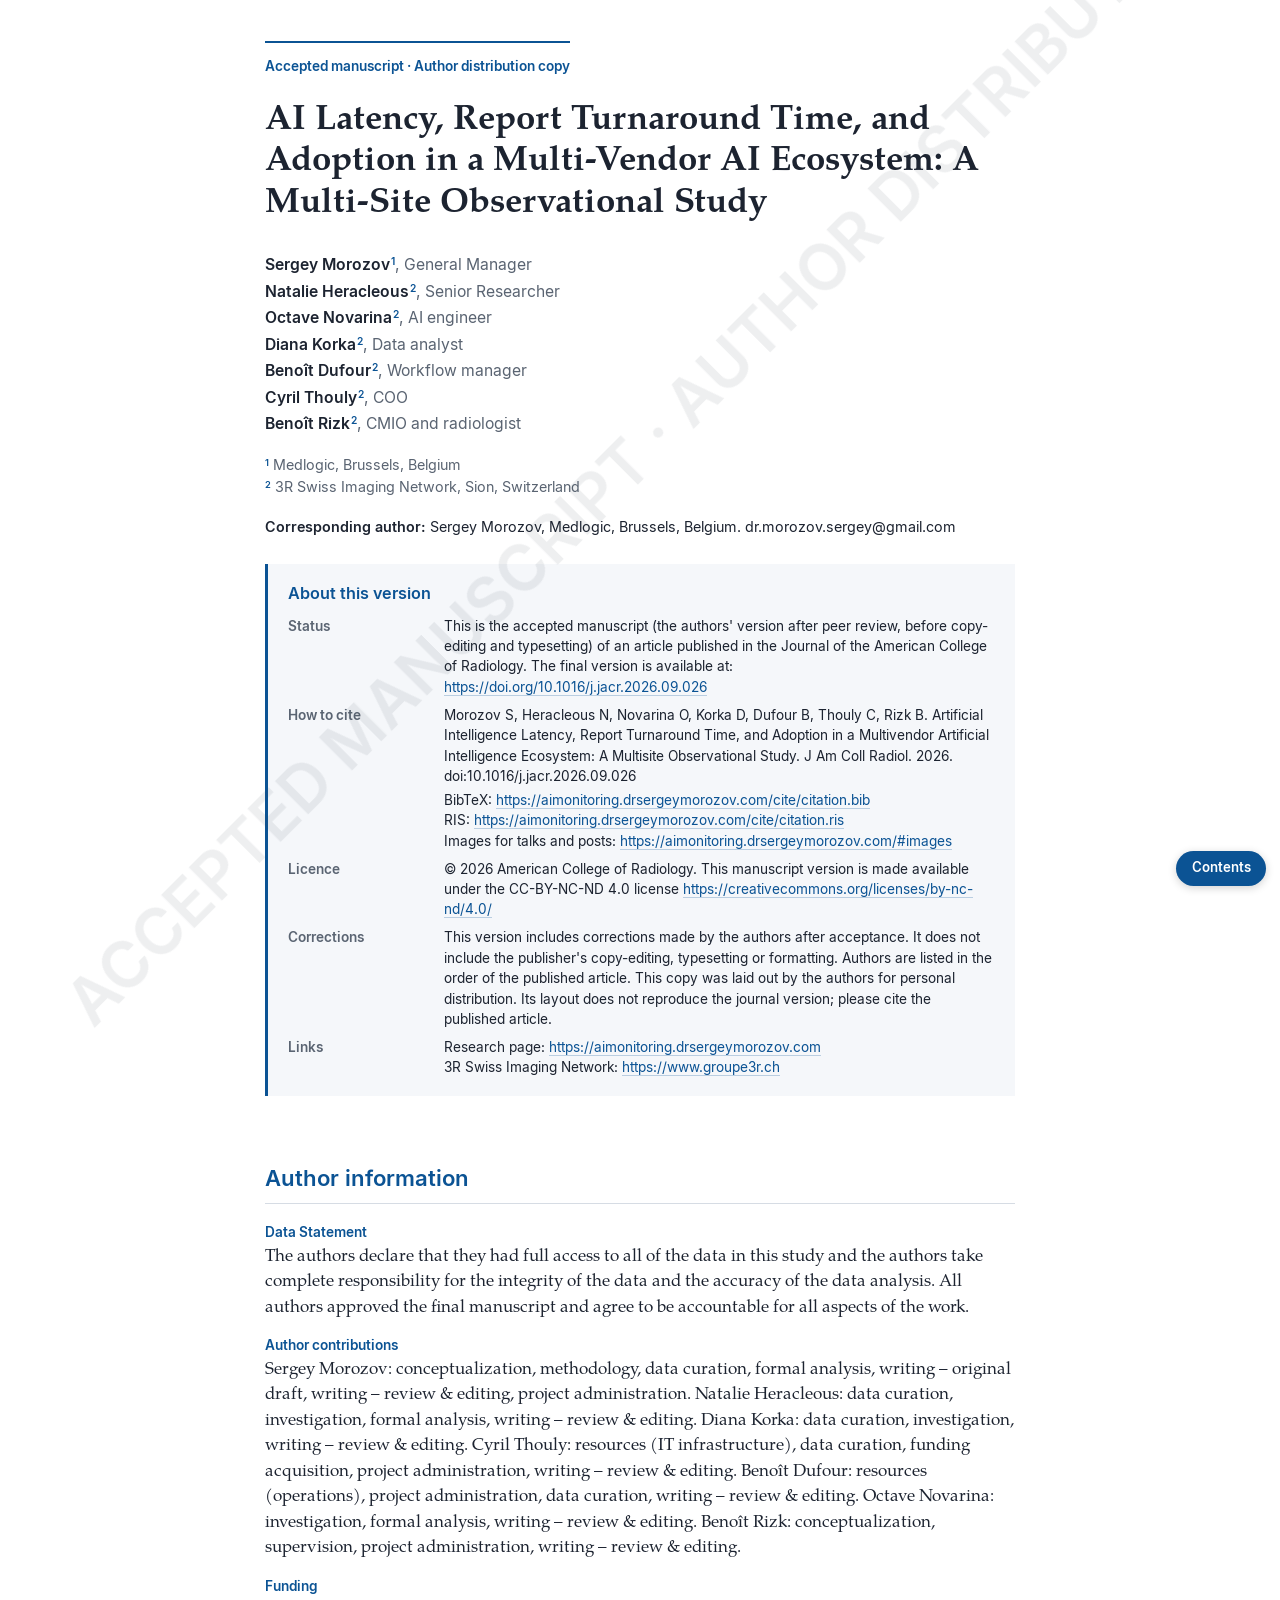
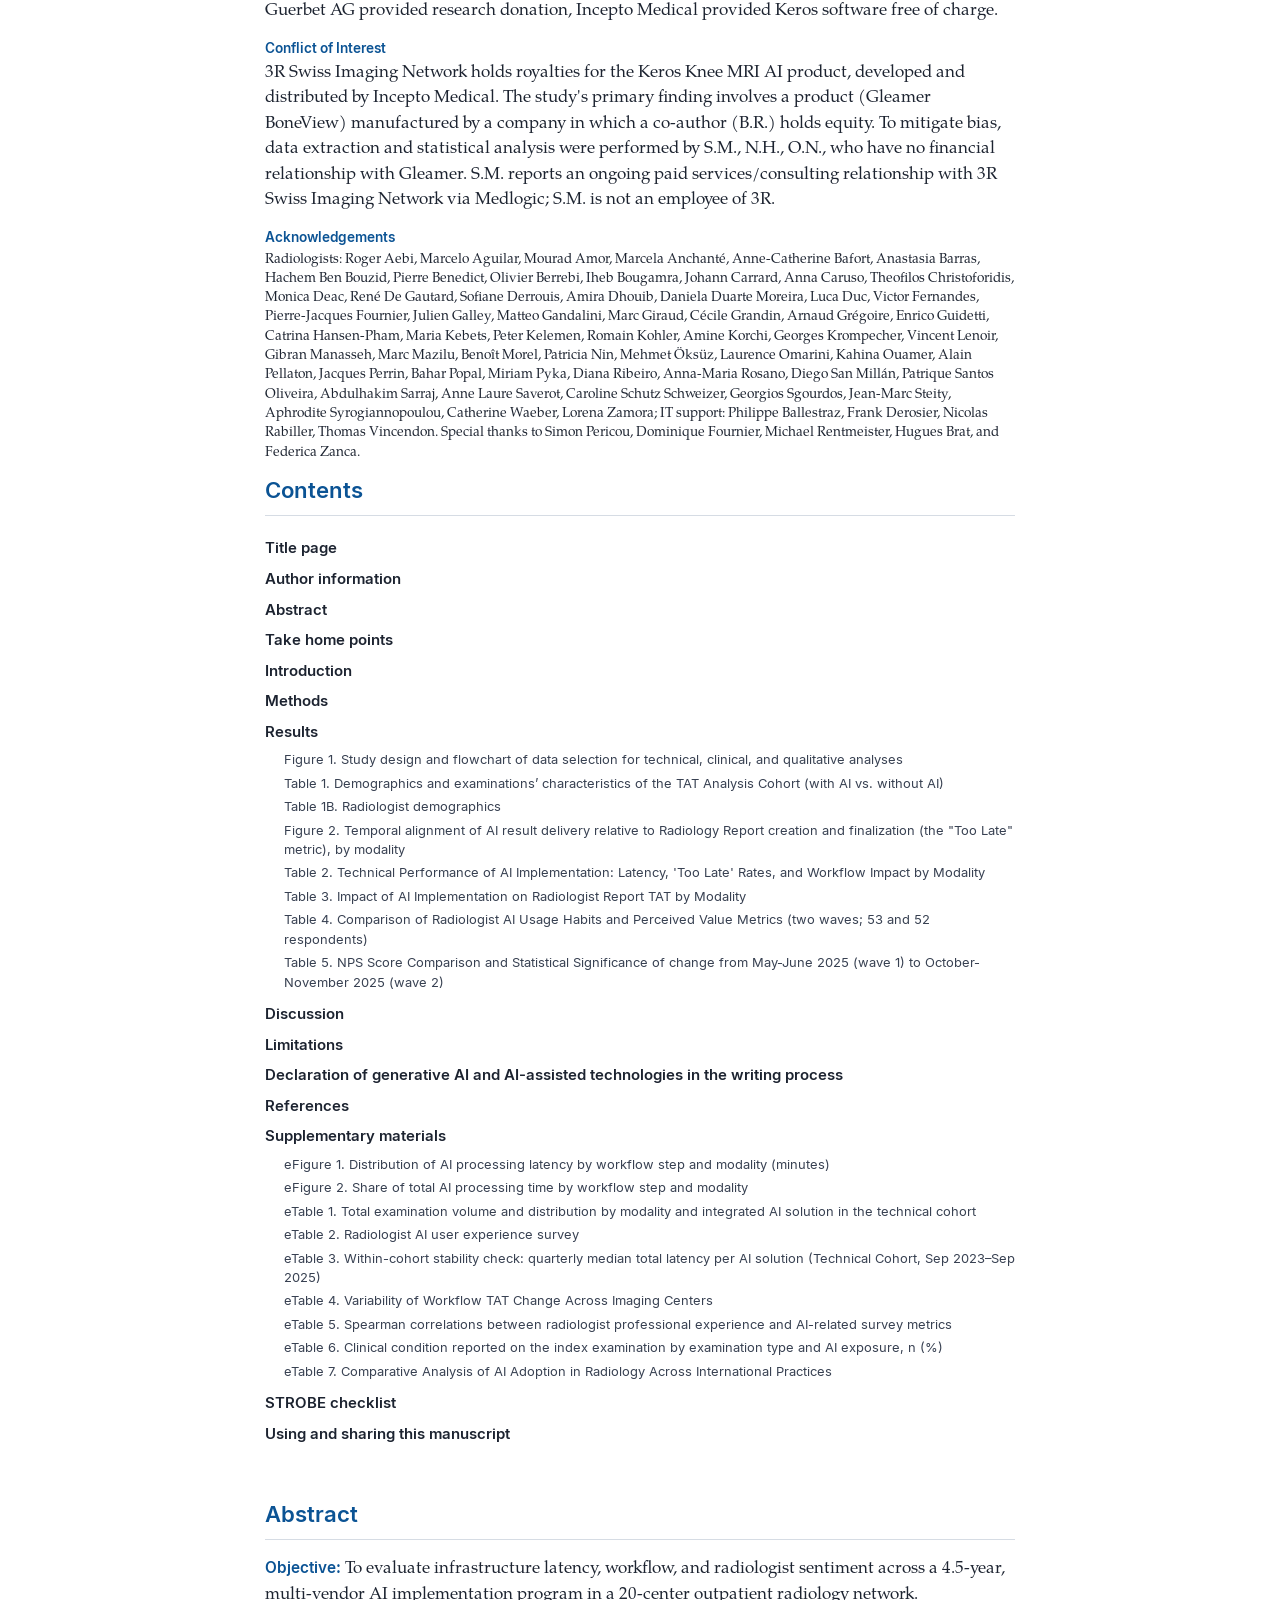
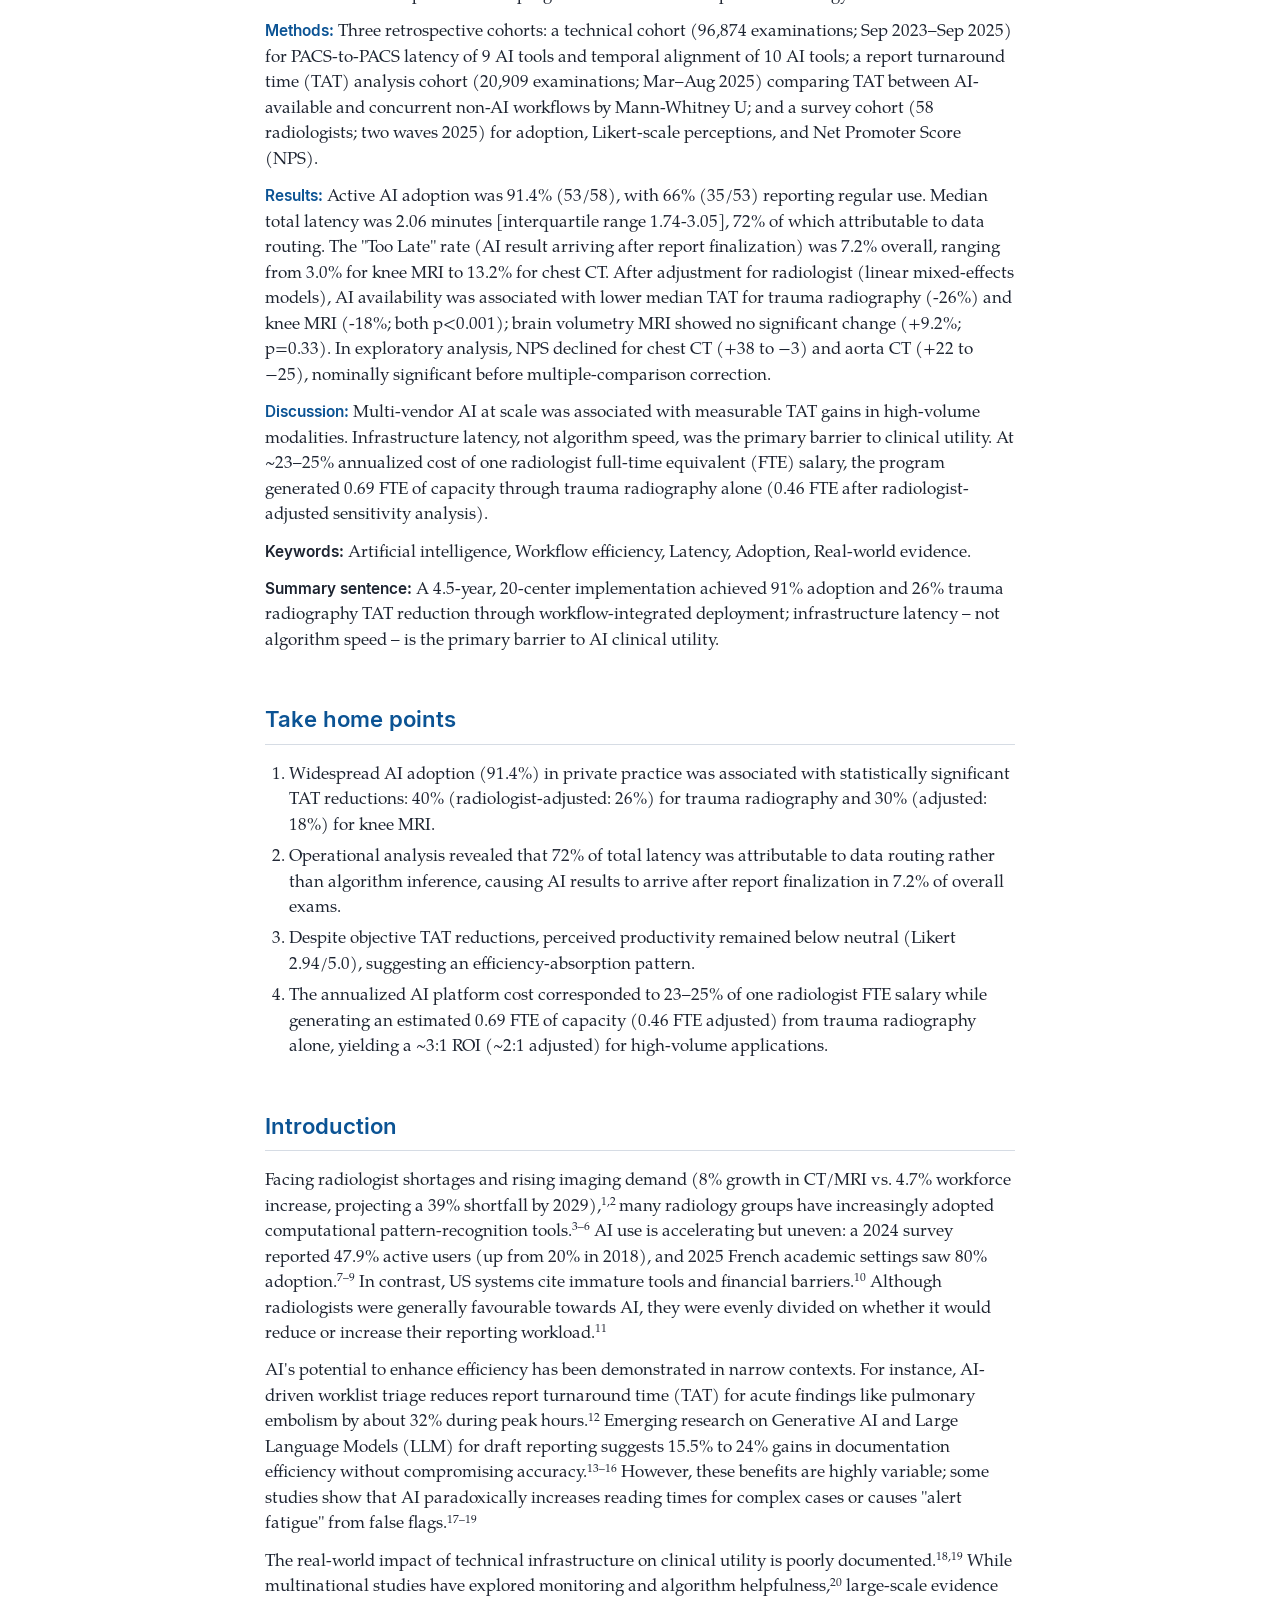
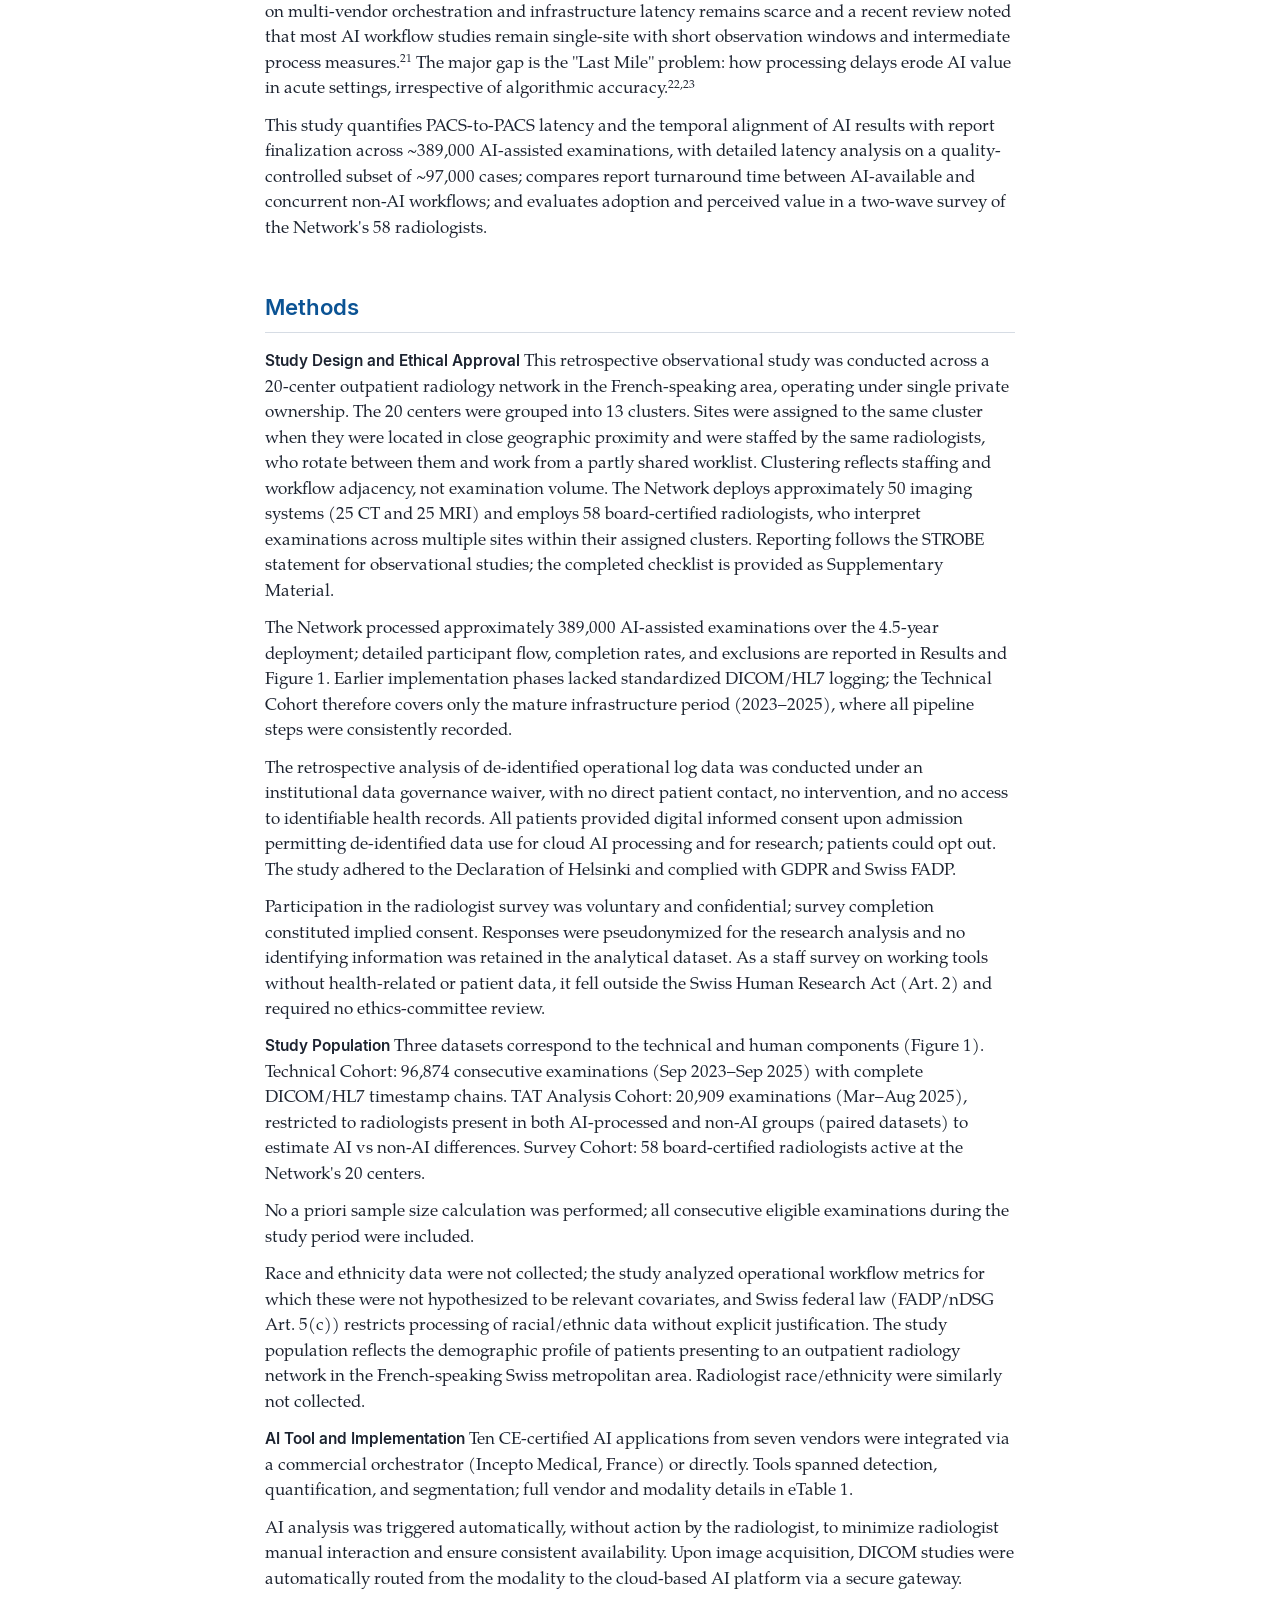
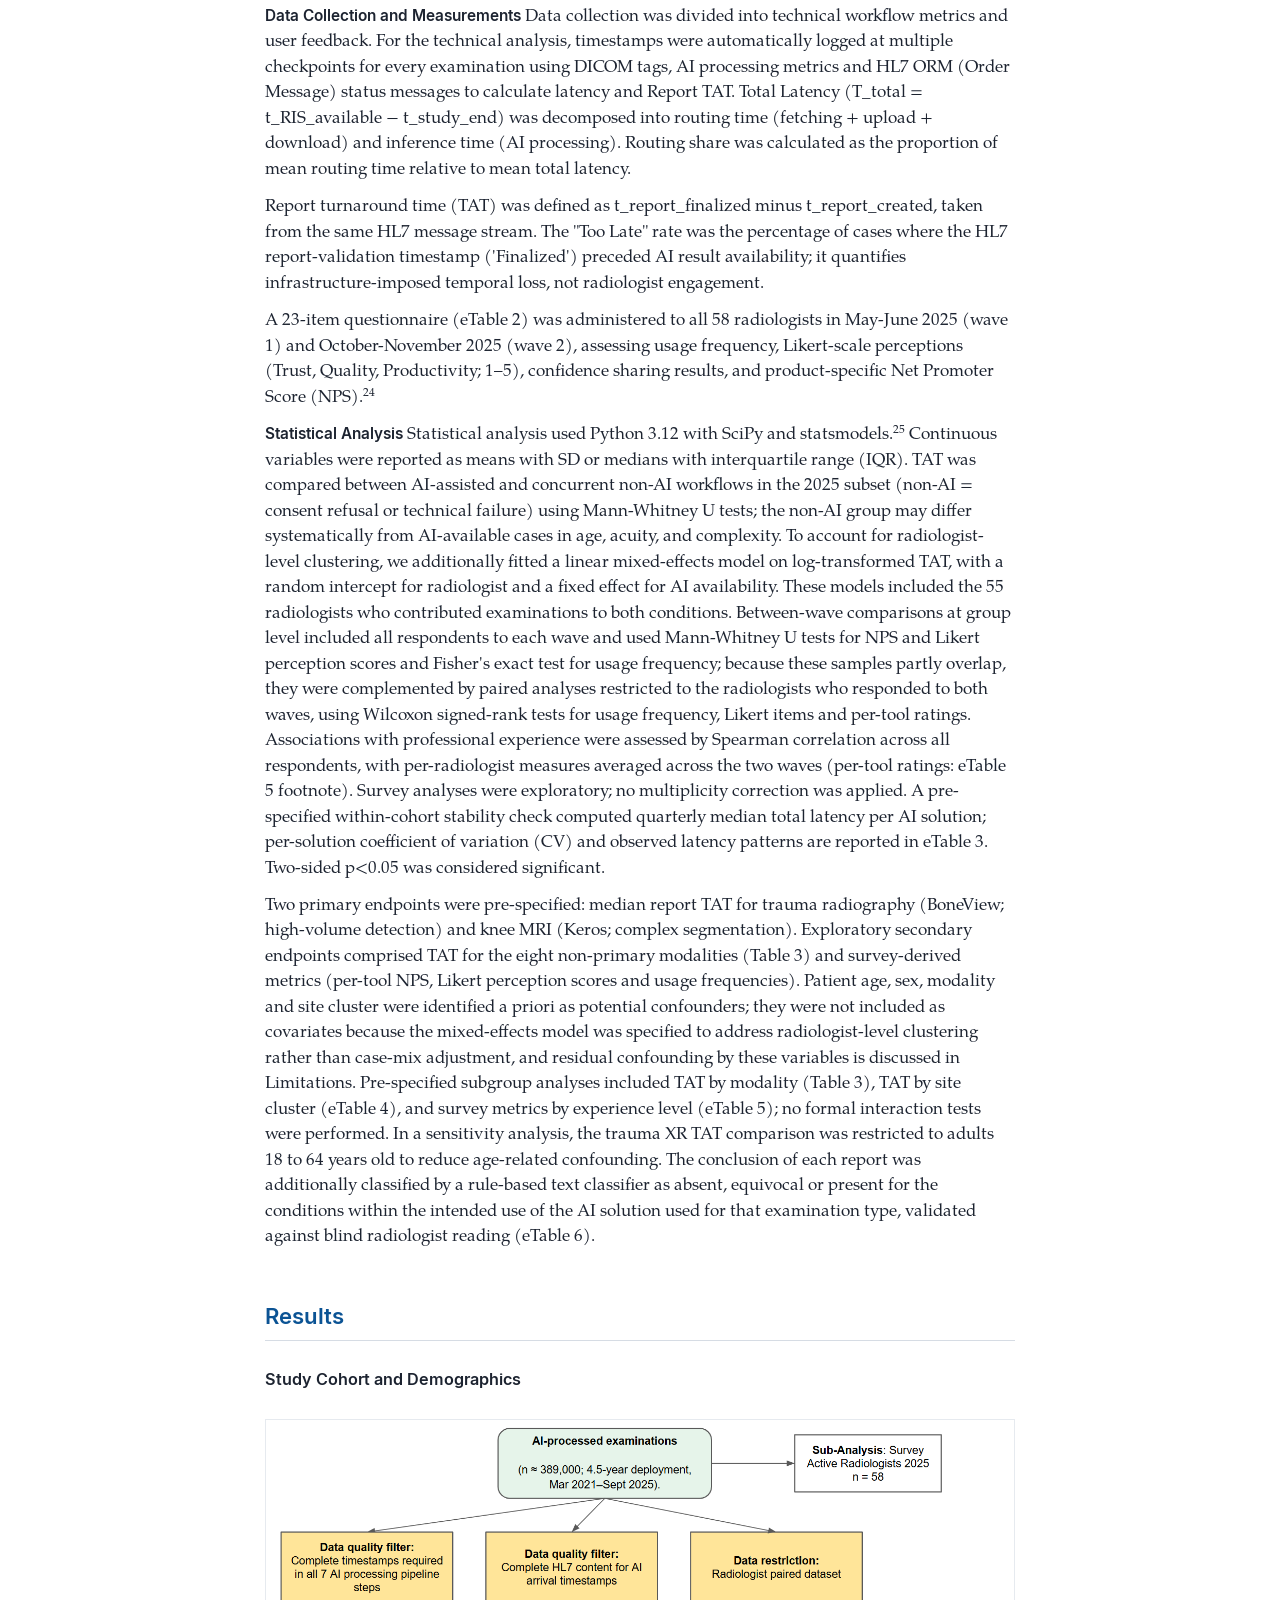
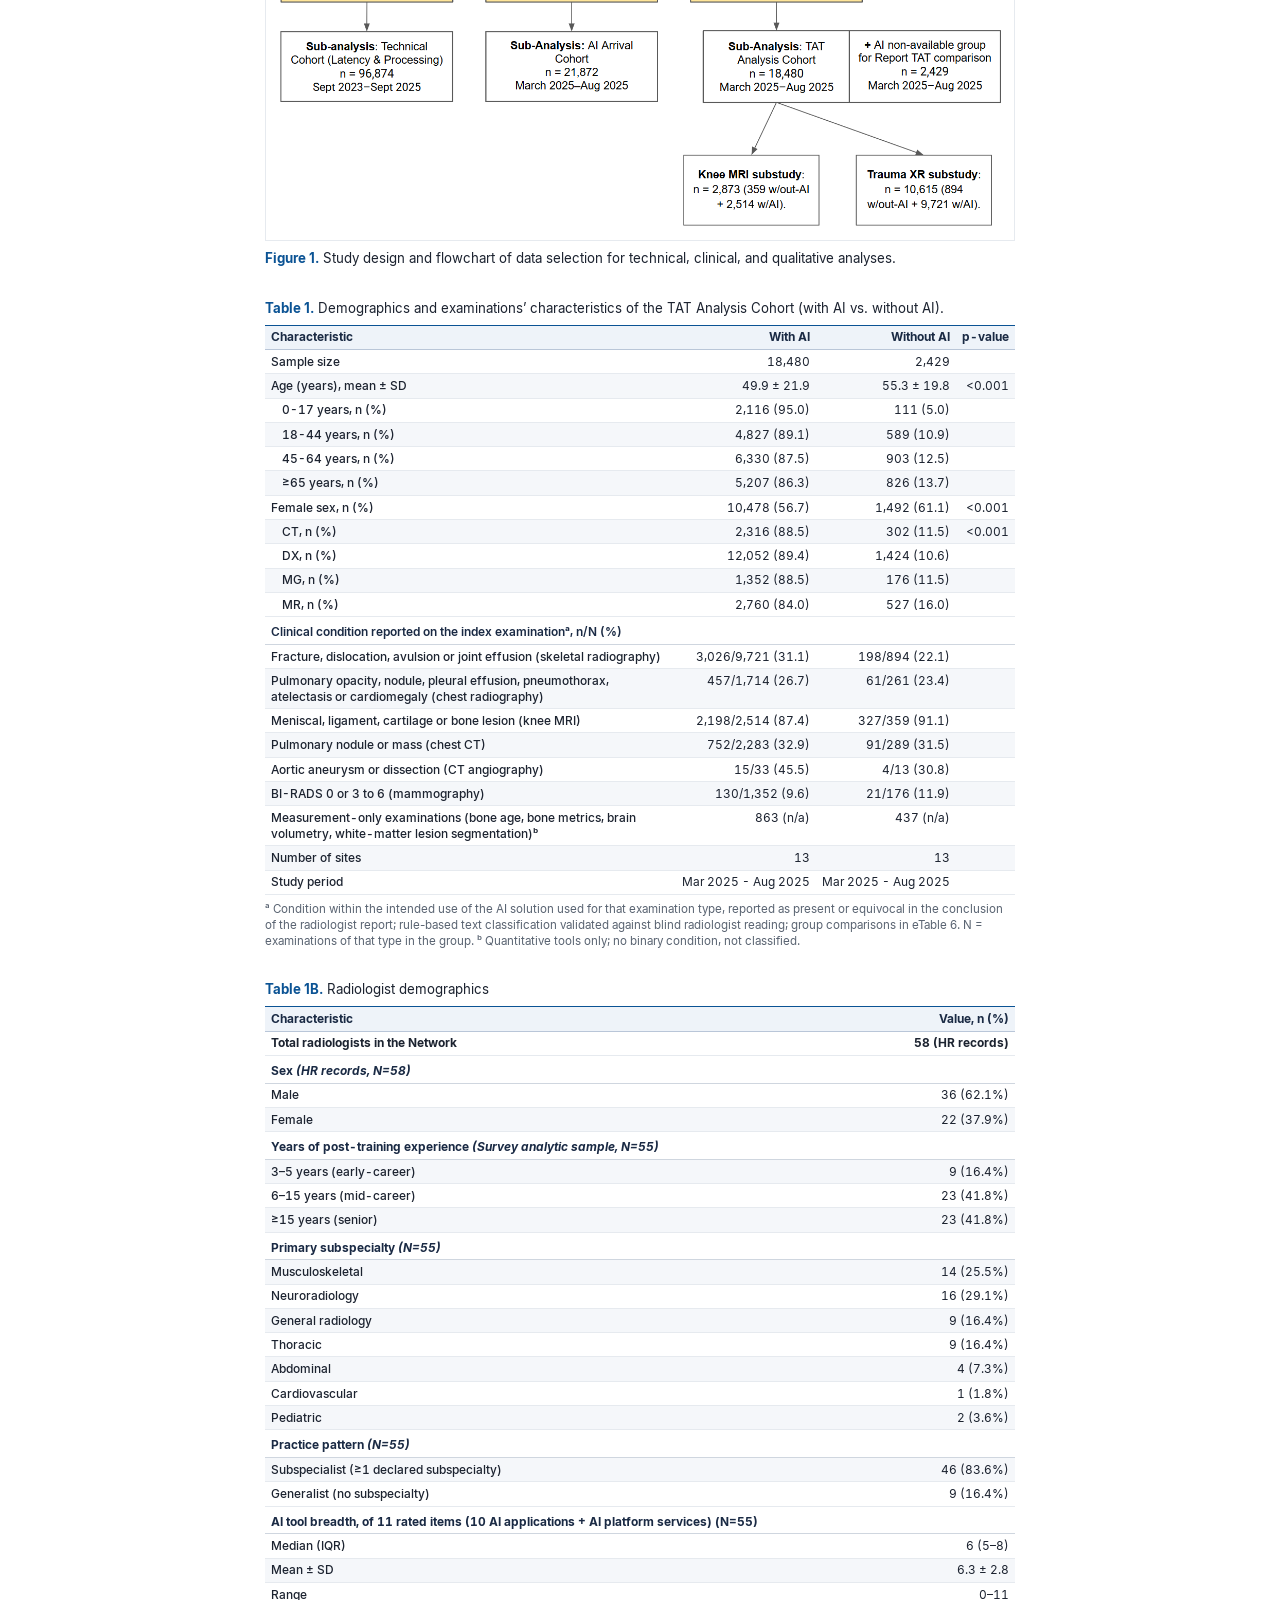
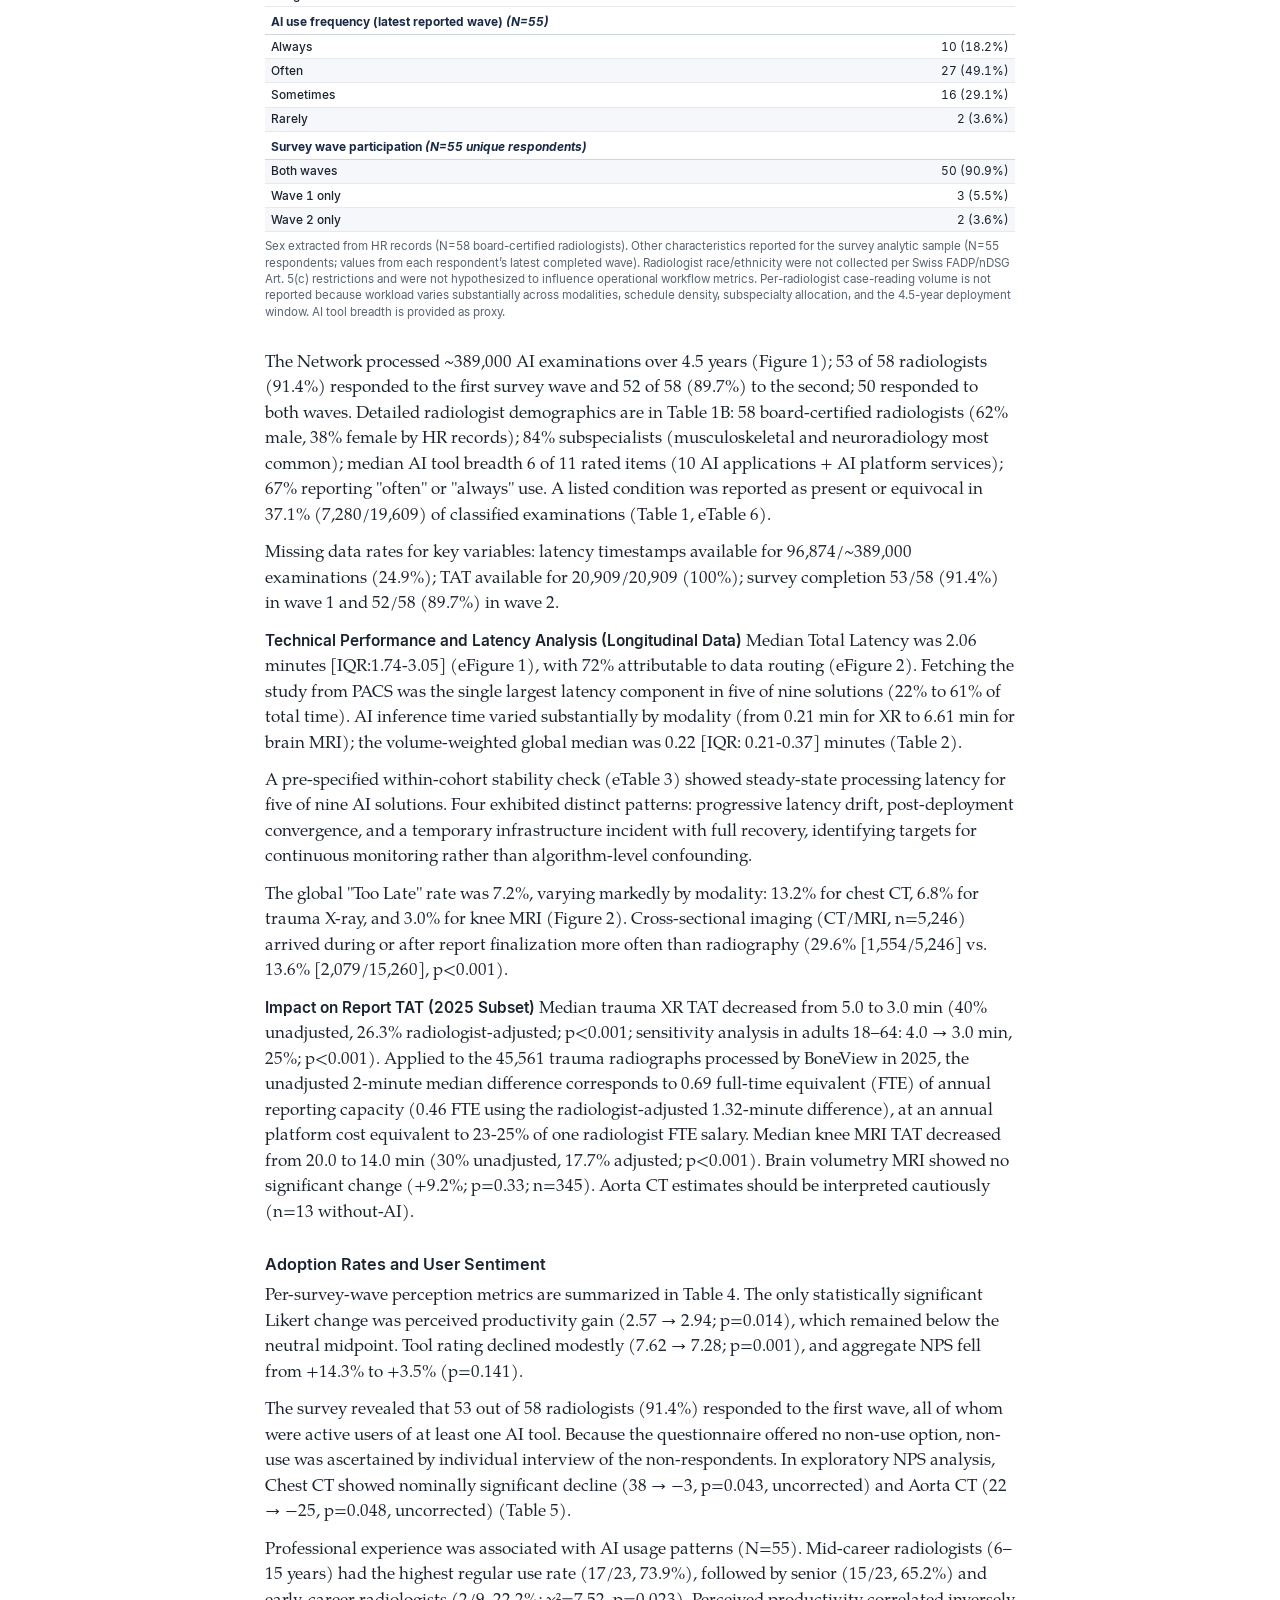
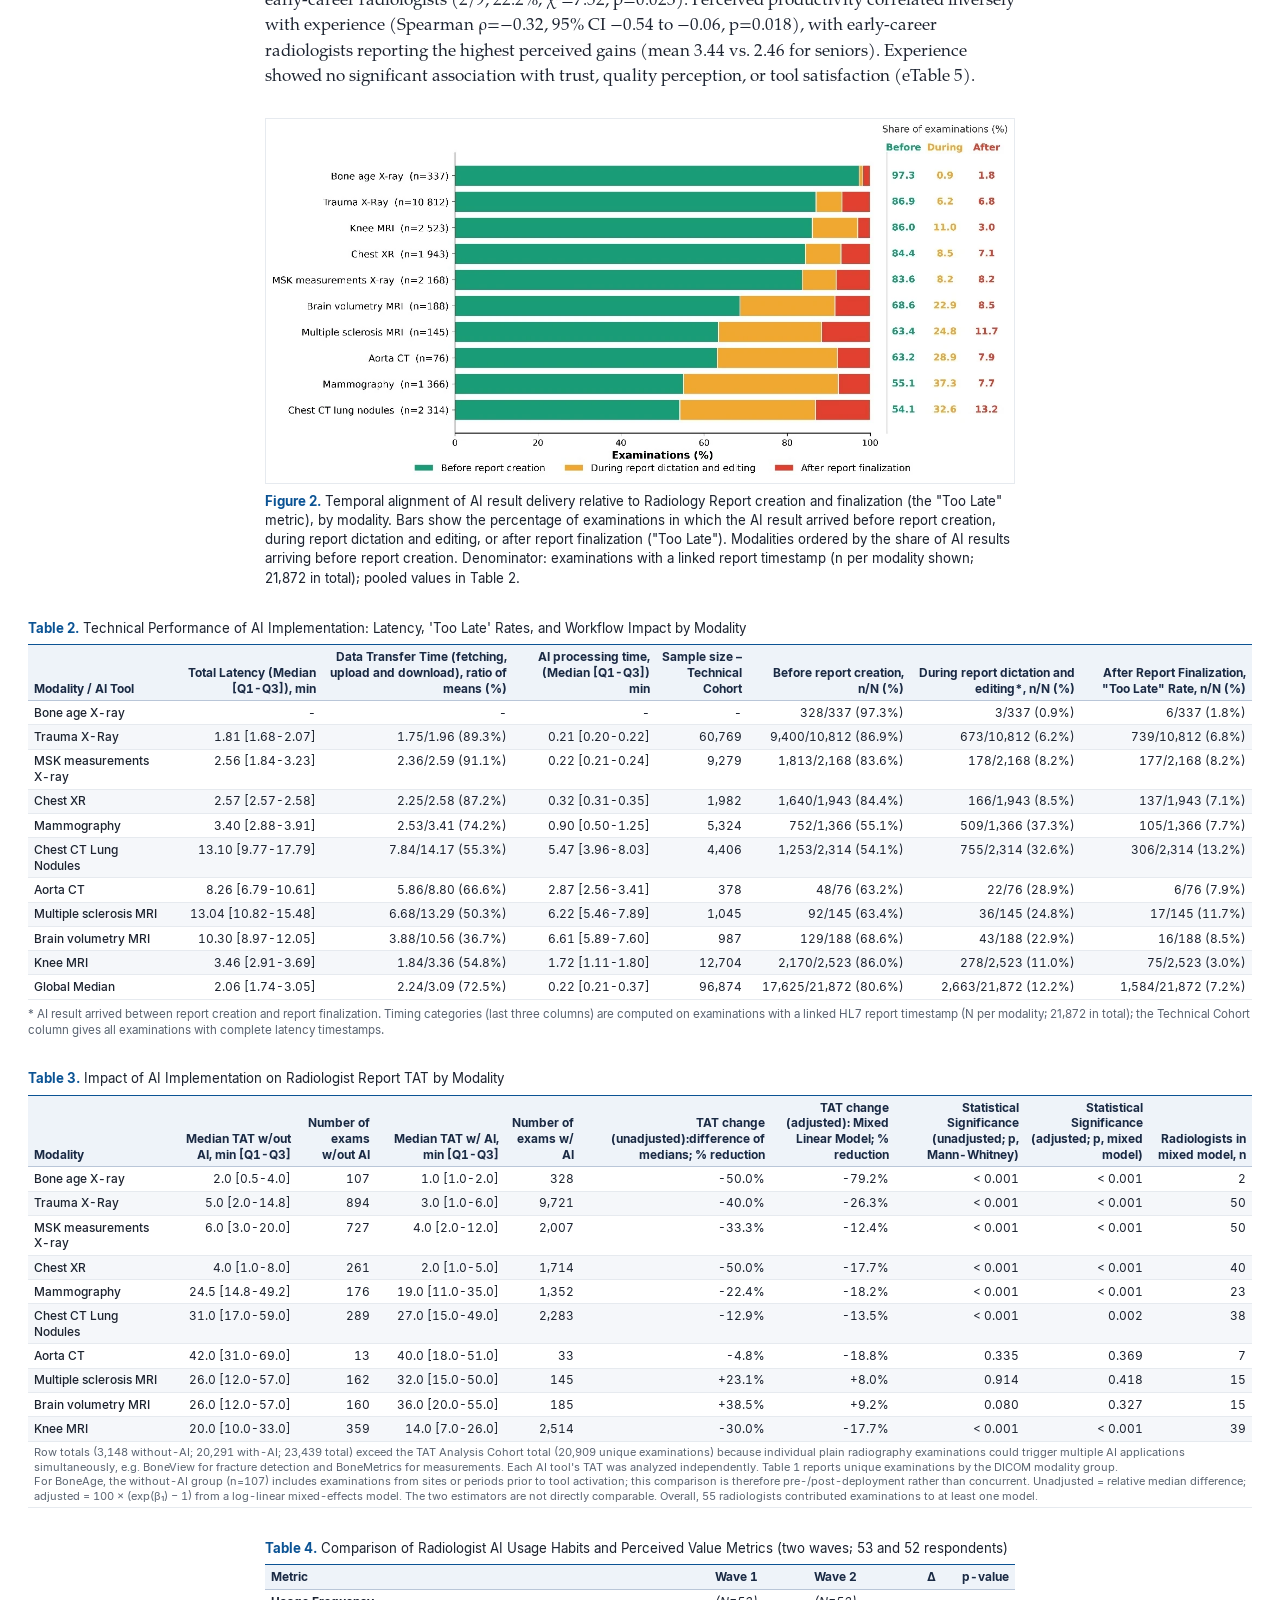
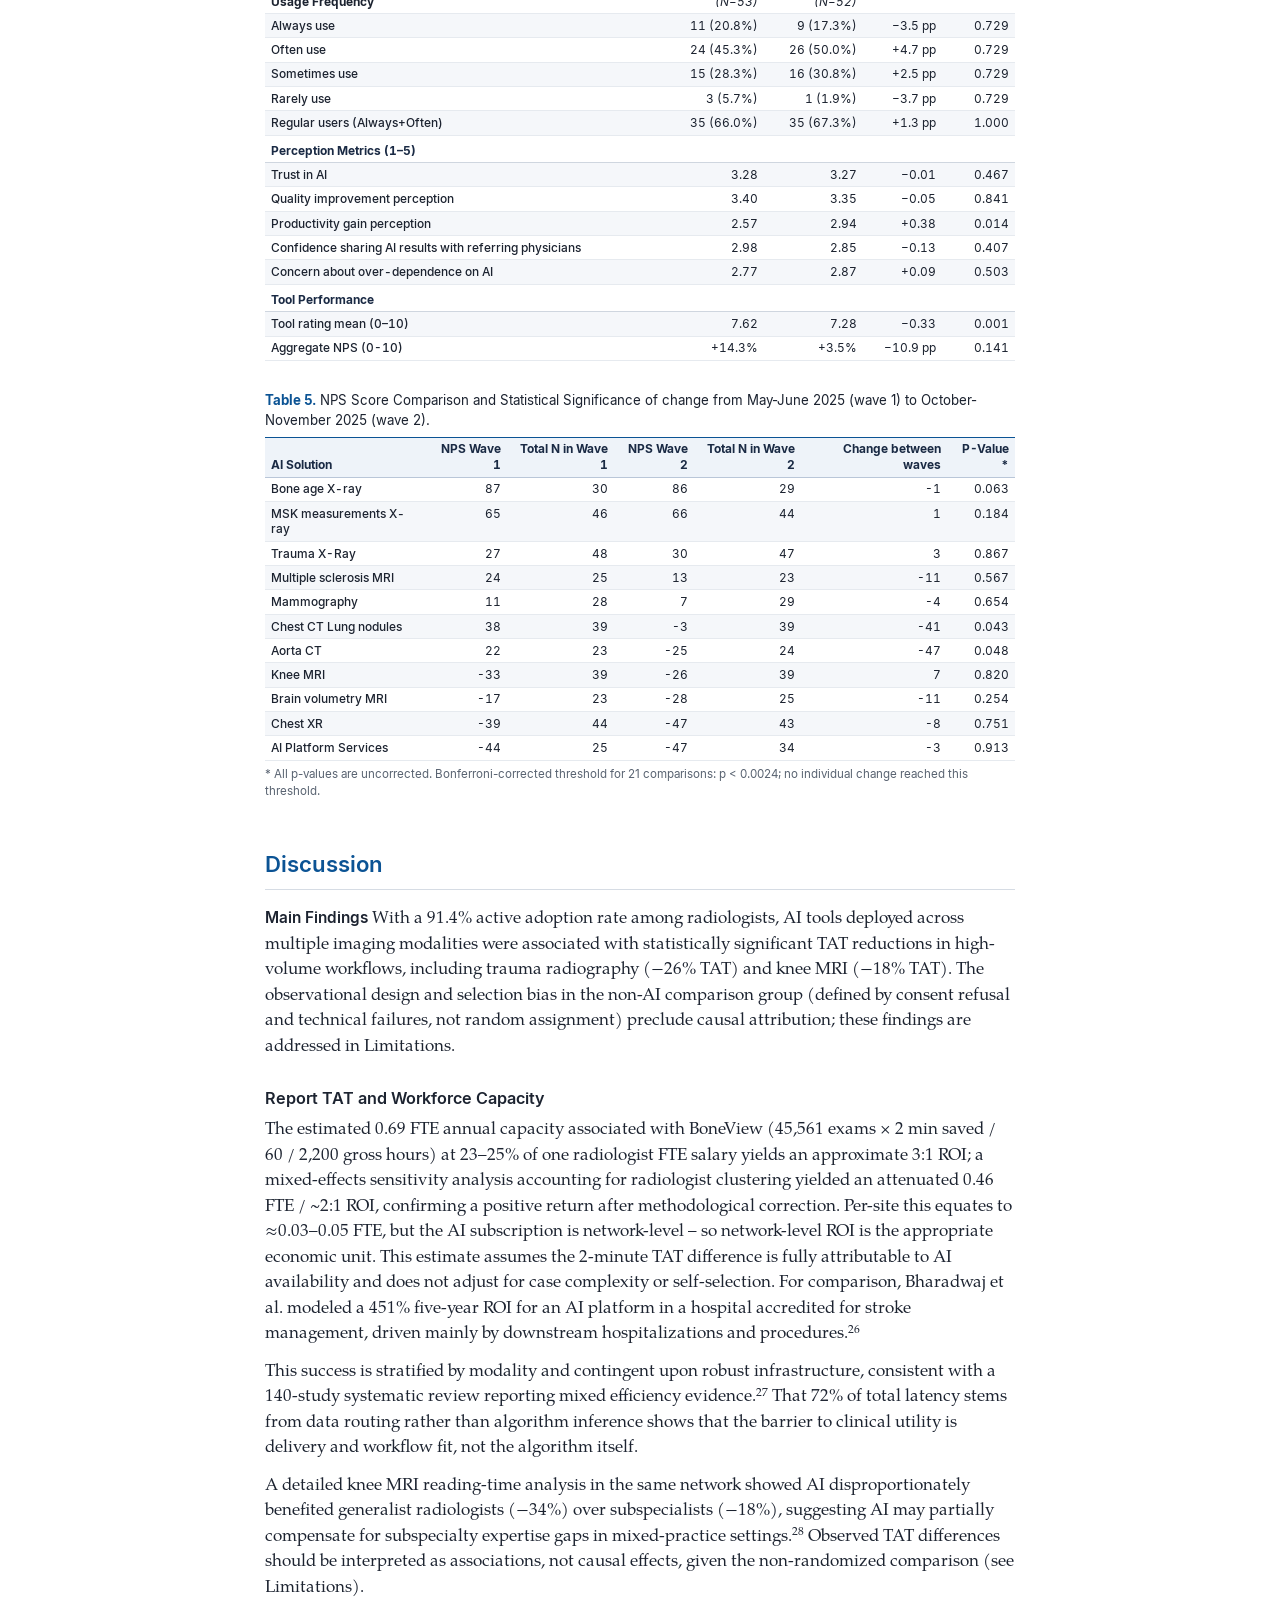
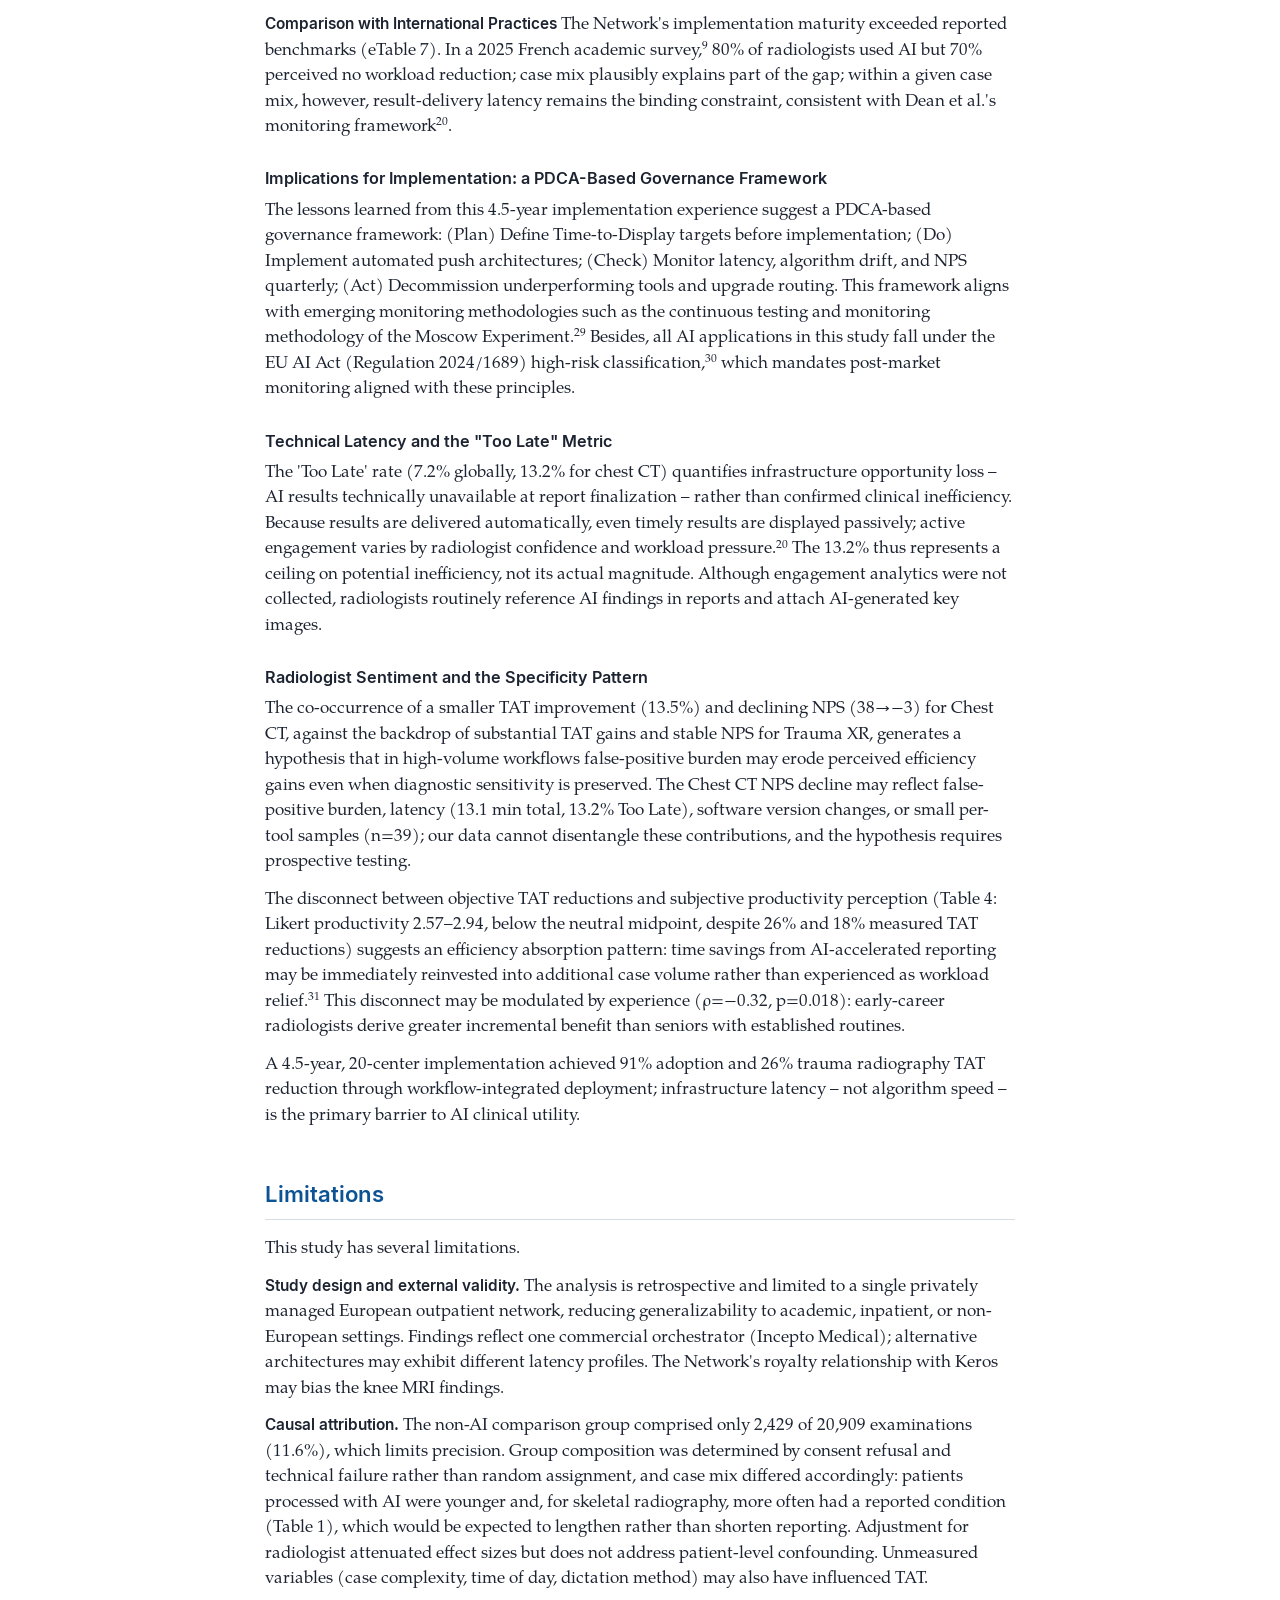
==== commit 92a4893b: "AAM: reference details reverted to the accepted manuscript; neutral corrections note Only content co" ====
--- a/manuscript/index.html
+++ b/manuscript/index.html
@@ -159,7 +159,7 @@
       <dt>Status</dt><dd>This is the accepted manuscript (the authors&#x27; version after peer review, before copy-editing and typesetting) of an article published in the Journal of the American College of Radiology. The final version is available at: <a class="url" href="https://doi.org/10.1016/j.jacr.2026.09.026">https://doi.org/10.1016/j.jacr.2026.09.026</a></dd>
       <dt>How to cite</dt><dd>Morozov S, Heracleous N, Novarina O, Korka D, Dufour B, Thouly C, Rizk B. Artificial Intelligence Latency, Report Turnaround Time, and Adoption in a Multivendor Artificial Intelligence Ecosystem: A Multisite Observational Study. J Am Coll Radiol. 2026. doi:10.1016/j.jacr.2026.09.026<br><span class="citelinks">BibTeX: <a class="url" href="https://aimonitoring.drsergeymorozov.com/cite/citation.bib">https://aimonitoring.drsergeymorozov.com/cite/citation.bib</a><br>RIS: <a class="url" href="https://aimonitoring.drsergeymorozov.com/cite/citation.ris">https://aimonitoring.drsergeymorozov.com/cite/citation.ris</a><br>Images for talks and posts: <a class="url" href="https://aimonitoring.drsergeymorozov.com/#images">https://aimonitoring.drsergeymorozov.com/#images</a></span></dd>
       <dt>Licence</dt><dd>© 2026 American College of Radiology. This manuscript version is made available under the CC-BY-NC-ND 4.0 license <a class="url" href="https://creativecommons.org/licenses/by-nc-nd/4.0/">https://creativecommons.org/licenses/by-nc-nd/4.0/</a></dd>
-      <dt>Corrections</dt><dd>Corrections submitted by the authors at the proof stage (October 2026) have been applied to this version: wording and citations (references 11, 12, 20 and 29), reference details, typographical corrections in tables, and the supplementary material (eTables 1, 2 and 7, STROBE checklist; eText 1 removed). Authors are listed in the order of the published article. This copy was laid out by the authors for personal distribution. Its layout does not reproduce the journal version; please cite the published article.</dd>
+      <dt>Corrections</dt><dd>This version includes corrections made by the authors after acceptance. It does not include the publisher&#x27;s copy-editing, typesetting or formatting. Authors are listed in the order of the published article. This copy was laid out by the authors for personal distribution. Its layout does not reproduce the journal version; please cite the published article.</dd>
       <dt>Links</dt><dd>Research page: <a class="url" href="https://aimonitoring.drsergeymorozov.com">https://aimonitoring.drsergeymorozov.com</a><br>3R Swiss Imaging Network: <a class="url" href="https://www.groupe3r.ch">https://www.groupe3r.ch</a></dd>
     </dl>
   </div>
@@ -170,7 +170,7 @@
   <h2><a class="self" href="#contents">Contents</a></h2>
   <ol><li class="lvl1"><a class="e" href="#title-page">Title page</a></li><li class="lvl1"><a class="e" href="#article-information">Author information</a></li><li class="lvl1"><a class="e" href="#abstract">Abstract</a></li><li class="lvl1"><a class="e" href="#take-home-points">Take home points</a></li><li class="lvl1"><a class="e" href="#introduction">Introduction</a></li><li class="lvl1"><a class="e" href="#methods">Methods</a></li><li class="lvl1"><a class="e" href="#results">Results</a><ol><li class="lvl2"><a class="e" href="#figure-1">Figure 1. Study design and flowchart of data selection for technical, clinical, and qualitative analyses</a></li><li class="lvl2"><a class="e" href="#table-1">Table 1. Demographics and examinations’ characteristics of the TAT Analysis Cohort (with AI vs. without AI)</a></li><li class="lvl2"><a class="e" href="#table-1b">Table 1B. Radiologist demographics</a></li><li class="lvl2"><a class="e" href="#figure-2">Figure 2. Temporal alignment of AI result delivery relative to Radiology Report creation and finalization (the &quot;Too Late&quot; metric), by modality</a></li><li class="lvl2"><a class="e" href="#table-2">Table 2. Technical Performance of AI Implementation: Latency, &#x27;Too Late&#x27; Rates, and Workflow Impact by Modality</a></li><li class="lvl2"><a class="e" href="#table-3">Table 3. Impact of AI Implementation on Radiologist Report TAT by Modality</a></li><li class="lvl2"><a class="e" href="#table-4">Table 4. Comparison of Radiologist AI Usage Habits and Perceived Value Metrics (two waves; 53 and 52 respondents)</a></li><li class="lvl2"><a class="e" href="#table-5">Table 5. NPS Score Comparison and Statistical Significance of change from May-June 2025 (wave 1) to October-November 2025 (wave 2)</a></li></ol></li><li class="lvl1"><a class="e" href="#discussion">Discussion</a></li><li class="lvl1"><a class="e" href="#limitations">Limitations</a></li><li class="lvl1"><a class="e" href="#declaration-of-generative-ai-and-ai-assisted-technologies-in">Declaration of generative AI and AI-assisted technologies in the writing process</a></li><li class="lvl1"><a class="e" href="#references">References</a></li><li class="lvl1"><a class="e" href="#supplementary-materials">Supplementary materials</a><ol><li class="lvl2"><a class="e" href="#efigure-1">eFigure 1. Distribution of AI processing latency by workflow step and modality (minutes)</a></li><li class="lvl2"><a class="e" href="#efigure-2">eFigure 2. Share of total AI processing time by workflow step and modality</a></li><li class="lvl2"><a class="e" href="#etable-1">eTable 1. Total examination volume and distribution by modality and integrated AI solution in the technical cohort</a></li><li class="lvl2"><a class="e" href="#etable-2">eTable 2. Radiologist AI user experience survey</a></li><li class="lvl2"><a class="e" href="#etable-3">eTable 3. Within-cohort stability check: quarterly median total latency per AI solution (Technical Cohort, Sep 2023–Sep 2025)</a></li><li class="lvl2"><a class="e" href="#etable-4">eTable 4. Variability of Workflow TAT Change Across Imaging Centers</a></li><li class="lvl2"><a class="e" href="#etable-5">eTable 5. Spearman correlations between radiologist professional experience and AI-related survey metrics</a></li><li class="lvl2"><a class="e" href="#etable-6">eTable 6. Clinical condition reported on the index examination by examination type and AI exposure, n (%)</a></li><li class="lvl2"><a class="e" href="#etable-7">eTable 7. Comparative Analysis of AI Adoption in Radiology Across International Practices</a></li></ol></li><li class="lvl1"><a class="e" href="#strobe-checklist">STROBE checklist</a></li><li class="lvl1"><a class="e" href="#using-and-sharing">Using and sharing this manuscript</a></li></ol>
 </nav>
-<section id="abstract"><h2><a class="self" href="#abstract">Abstract</a></h2><p><strong class="lbl">Objective:</strong> To evaluate infrastructure latency, workflow, and radiologist sentiment across a 4.5-year, multi-vendor AI implementation program in a 20-center outpatient radiology network.</p><p><strong class="lbl">Methods:</strong> Three retrospective cohorts: a technical cohort (96,874 examinations; Sep 2023–Sep 2025) for PACS-to-PACS latency of 9 AI tools and temporal alignment of 10 AI tools; a report turnaround time (TAT) analysis cohort (20,909 examinations; Mar–Aug 2025) comparing TAT between AI-available and concurrent non-AI workflows by Mann-Whitney U; and a survey cohort (58 radiologists; two waves 2025) for adoption, Likert-scale perceptions, and Net Promoter Score (NPS).</p><p><strong class="lbl">Results:</strong> Active AI adoption was 91.4% (53/58), with 66% (35/53) reporting regular use. Median total latency was 2.06 minutes [interquartile range 1.74-3.05], 72% of which attributable to data routing. The &quot;Too Late&quot; rate (AI result arriving after report finalization) was 7.2% overall, ranging from 3.0% for knee MRI to 13.2% for chest CT. After adjustment for radiologist (linear mixed-effects models), AI availability was associated with lower median TAT for trauma radiography (-26%) and knee MRI (-18%; both p&lt;0.001); brain volumetry MRI showed no significant change (+9.2%; p=0.33). In exploratory analysis, NPS declined for chest CT (+38 to −3) and aorta CT (+22 to −25), nominally significant before multiple-comparison correction.</p><p><strong class="lbl">Discussion:</strong> Multi-vendor AI at scale was associated with measurable TAT gains in high-volume modalities. Infrastructure latency, not algorithm speed, was the primary barrier to clinical utility. At ~23–25% annualized cost of one radiologist full-time equivalent (FTE) salary, the program generated 0.69 FTE of capacity through trauma radiography alone (0.46 FTE after radiologist-adjusted sensitivity analysis).</p><p><strong>Keywords:</strong> Artificial intelligence, Workflow efficiency, Latency, Adoption, Real-world evidence.</p><p><strong>Summary sentence: </strong>A 4.5-year, 20-center implementation achieved 91% adoption and 26% trauma radiography TAT reduction through workflow-integrated deployment; infrastructure latency – not algorithm speed – is the primary barrier to AI clinical utility.</p></section><section id="take-home-points"><h2><a class="self" href="#take-home-points">Take home points</a></h2><ol><li>Widespread AI adoption (91.4%) in private practice was associated with statistically significant TAT reductions: 40% (radiologist-adjusted: 26%) for trauma radiography and 30% (adjusted: 18%) for knee MRI.</li><li>Operational analysis revealed that 72% of total latency was attributable to data routing rather than algorithm inference, causing AI results to arrive after report finalization in 7.2% of overall exams.</li><li>Despite objective TAT reductions, perceived productivity remained below neutral (Likert 2.94/5.0), suggesting an efficiency-absorption pattern.</li><li>The annualized AI platform cost corresponded to 23–25% of one radiologist FTE salary while generating an estimated 0.69 FTE of capacity (0.46 FTE adjusted) from trauma radiography alone, yielding a ~3:1 ROI (~2:1 adjusted) for high-volume applications.</li></ol></section><section id="introduction" class="newpage"><h2><a class="self" href="#introduction">Introduction</a></h2><p>Facing radiologist shortages and rising imaging demand (8% growth in CT/MRI vs. 4.7% workforce increase, projecting a 39% shortfall by 2029),<sup>1,2 </sup>many radiology groups have increasingly adopted computational pattern-recognition tools.<sup>3–6</sup> AI use is accelerating but uneven: a 2024 survey reported 47.9% active users (up from 20% in 2018), and 2025 French academic settings saw 80% adoption.<sup>7–9</sup> In contrast, US systems cite immature tools and financial barriers.<sup>10</sup> Although radiologists were generally favourable towards AI, they were evenly divided on whether it would reduce or increase their reporting workload.<sup>11</sup></p><p>AI&#x27;s potential to enhance efficiency has been demonstrated in narrow contexts. For instance, AI-driven worklist triage reduces report turnaround time (TAT) for acute findings like pulmonary embolism by about 32% during peak hours.<sup>12</sup> Emerging research on Generative AI and Large Language Models (LLM) for draft reporting suggests 15.5% to 24% gains in documentation efficiency without compromising accuracy.<sup>13–16</sup> However, these benefits are highly variable; some studies show that AI paradoxically increases reading times for complex cases or causes &quot;alert fatigue&quot; from false flags.<sup>17–19</sup></p><p>The real-world impact of technical infrastructure on clinical utility is poorly documented.<sup>18,19</sup> While multinational studies have explored monitoring and algorithm helpfulness,<sup>20</sup> large-scale evidence on multi-vendor orchestration and infrastructure latency remains scarce and a recent review noted that most AI workflow studies remain single-site with short observation windows and intermediate process measures.<sup>21</sup> The major gap is the &quot;Last Mile&quot; problem: how processing delays erode AI value in acute settings, irrespective of algorithmic accuracy.<sup>22,23</sup></p><p>This study quantifies PACS-to-PACS latency and the temporal alignment of AI results with report finalization across ~389,000 AI-assisted examinations, with detailed latency analysis on a quality-controlled subset of ~97,000 cases; compares report turnaround time between AI-available and concurrent non-AI workflows; and evaluates adoption and perceived value in a two-wave survey of the Network&#x27;s 58 radiologists.</p></section><section id="methods"><h2><a class="self" href="#methods">Methods</a></h2><p id="s-study-design-and-ethical-approval"><strong><a class="self" href="#s-study-design-and-ethical-approval">Study Design and Ethical Approval</a></strong> This retrospective observational study was conducted across a 20-center outpatient radiology network in the French-speaking area, operating under single private ownership. The 20 centers were grouped into 13 clusters. Sites were assigned to the same cluster when they were located in close geographic proximity and were staffed by the same radiologists, who rotate between them and work from a partly shared worklist. Clustering reflects staffing and workflow adjacency, not examination volume. The Network deploys approximately 50 imaging systems (25 CT and 25 MRI) and employs 58 board-certified radiologists, who interpret examinations across multiple sites within their assigned clusters. Reporting follows the STROBE statement for observational studies; the completed checklist is provided as Supplementary Material.</p><p>The Network processed approximately 389,000 AI-assisted examinations over the 4.5-year deployment; detailed participant flow, completion rates, and exclusions are reported in Results and Figure 1. Earlier implementation phases lacked standardized DICOM/HL7 logging; the Technical Cohort therefore covers only the mature infrastructure period (2023–2025), where all pipeline steps were consistently recorded.</p><p>The retrospective analysis of de-identified operational log data was conducted under an institutional data governance waiver, with no direct patient contact, no intervention, and no access to identifiable health records. All patients provided digital informed consent upon admission permitting de-identified data use for cloud AI processing and for research; patients could opt out. The study adhered to the Declaration of Helsinki and complied with GDPR and Swiss FADP.</p><p>Participation in the radiologist survey was voluntary and confidential; survey completion constituted implied consent. Responses were pseudonymized for the research analysis and no identifying information was retained in the analytical dataset. As a staff survey on working tools without health-related or patient data, it fell outside the Swiss Human Research Act (Art. 2) and required no ethics-committee review.</p><p id="s-study-population"><strong><a class="self" href="#s-study-population">Study Population</a></strong> Three datasets correspond to the technical and human components (Figure 1). Technical Cohort: 96,874 consecutive examinations (Sep 2023–Sep 2025) with complete DICOM/HL7 timestamp chains. TAT Analysis Cohort: 20,909 examinations (Mar–Aug 2025), restricted to radiologists present in both AI-processed and non-AI groups (paired datasets) to estimate AI vs non-AI differences. Survey Cohort: 58 board-certified radiologists active at the Network&#x27;s 20 centers.</p><p>No a priori sample size calculation was performed; all consecutive eligible examinations during the study period were included.</p><p>Race and ethnicity data were not collected; the study analyzed operational workflow metrics for which these were not hypothesized to be relevant covariates, and Swiss federal law (FADP/nDSG Art. 5(c)) restricts processing of racial/ethnic data without explicit justification. The study population reflects the demographic profile of patients presenting to an outpatient radiology network in the French-speaking Swiss metropolitan area. Radiologist race/ethnicity were similarly not collected.</p><p id="s-ai-tool-and-implementation"><strong><a class="self" href="#s-ai-tool-and-implementation">AI Tool and Implementation</a></strong> Ten CE-certified AI applications from seven vendors were integrated via a commercial orchestrator (Incepto Medical, France) or directly. Tools spanned detection, quantification, and segmentation; full vendor and modality details in eTable 1.</p><p>AI analysis was triggered automatically, without action by the radiologist, to minimize radiologist manual interaction and ensure consistent availability. Upon image acquisition, DICOM studies were automatically routed from the modality to the cloud-based AI platform via a secure gateway.</p><p id="s-data-collection-and-measurements"><strong><a class="self" href="#s-data-collection-and-measurements">Data Collection and Measurements</a></strong> Data collection was divided into technical workflow metrics and user feedback. For the technical analysis, timestamps were automatically logged at multiple checkpoints for every examination using DICOM tags, AI processing metrics and HL7 ORM (Order Message) status messages to calculate latency and Report TAT. Total Latency (T_total = t_RIS_available − t_study_end) was decomposed into routing time (fetching + upload + download) and inference time (AI processing). Routing share was calculated as the proportion of mean routing time relative to mean total latency.</p><p>Report turnaround time (TAT) was defined as t_report_finalized minus t_report_created, taken from the same HL7 message stream. The &quot;Too Late&quot; rate was the percentage of cases where the HL7 report-validation timestamp (&#x27;Finalized&#x27;) preceded AI result availability; it quantifies infrastructure-imposed temporal loss, not radiologist engagement.</p><p>A 23-item questionnaire (eTable 2) was administered to all 58 radiologists in May-June 2025 (wave 1) and October-November 2025 (wave 2), assessing usage frequency, Likert-scale perceptions (Trust, Quality, Productivity; 1–5), confidence sharing results, and product-specific Net Promoter Score (NPS).<sup>24</sup></p><p id="s-statistical-analysis"><strong><a class="self" href="#s-statistical-analysis">Statistical Analysis</a></strong>  Statistical analysis used Python 3.12 with SciPy and statsmodels.<sup>25</sup> Continuous variables were reported as means with SD or medians with interquartile range (IQR). TAT was compared between AI-assisted and concurrent non-AI workflows in the 2025 subset (non-AI = consent refusal or technical failure) using Mann-Whitney U tests; the non-AI group may differ systematically from AI-available cases in age, acuity, and complexity. To account for radiologist-level clustering, we additionally fitted a linear mixed-effects model on log-transformed TAT, with a random intercept for radiologist and a fixed effect for AI availability. These models included the 55 radiologists who contributed examinations to both conditions. Between-wave comparisons at group level included all respondents to each wave and used Mann-Whitney U tests for NPS and Likert perception scores and Fisher&#x27;s exact test for usage frequency; because these samples partly overlap, they were complemented by paired analyses restricted to the radiologists who responded to both waves, using Wilcoxon signed-rank tests for usage frequency, Likert items and per-tool ratings. Associations with professional experience were assessed by Spearman correlation across all respondents, with per-radiologist measures averaged across the two waves (per-tool ratings: eTable 5 footnote). Survey analyses were exploratory; no multiplicity correction was applied. A pre-specified within-cohort stability check computed quarterly median total latency per AI solution; per-solution coefficient of variation (CV) and observed latency patterns are reported in eTable 3. Two-sided p&lt;0.05 was considered significant.</p><p>Two primary endpoints were pre-specified: median report TAT for trauma radiography (BoneView; high-volume detection) and knee MRI (Keros; complex segmentation). Exploratory secondary endpoints comprised TAT for the eight non-primary modalities (Table 3) and survey-derived metrics (per-tool NPS, Likert perception scores and usage frequencies). Patient age, sex, modality and site cluster were identified a priori as potential confounders; they were not included as covariates because the mixed-effects model was specified to address radiologist-level clustering rather than case-mix adjustment, and residual confounding by these variables is discussed in Limitations. Pre-specified subgroup analyses included TAT by modality (Table 3), TAT by site cluster (eTable 4), and survey metrics by experience level (eTable 5); no formal interaction tests were performed. In a sensitivity analysis, the trauma XR TAT comparison was restricted to adults 18 to 64 years old to reduce age-related confounding. The conclusion of each report was additionally classified by a rule-based text classifier as absent, equivocal or present for the conditions within the intended use of the AI solution used for that examination type, validated against blind radiologist reading (eTable 6).</p></section><section id="results"><h2><a class="self" href="#results">Results</a></h2><h3 id="study-cohort-and-demographics"><a class="self" href="#study-cohort-and-demographics">Study Cohort and Demographics</a></h3><figure id="figure-1"><img src="assets/figures/figure-1.png" alt="Figure 1. Study design and flowchart of data selection for technical, clinical, and qualitative analyses." width="1454" height="817" loading="lazy"><figcaption><p><a class="self lab" href="#figure-1">Figure 1.</a> Study design and flowchart of data selection for technical, clinical, and qualitative analyses.</p></figcaption></figure><figure class="tblock" id="table-1" data-ncol="4"><figcaption class="cap"><p><a class="self lab" href="#table-1">Table 1.</a> Demographics and examinations’ characteristics of the TAT Analysis Cohort (with AI vs. without AI).</p></figcaption><div class="tscroll"><table class="dt c0w" id="table-1-t" aria-describedby="table-1-notes"><thead><tr><th scope="col"><strong>Characteristic</strong></th><th scope="col" class="num"><strong>With AI</strong></th><th scope="col" class="num"><strong>Without AI</strong></th><th scope="col" class="num nw"><strong>p-value</strong></th></tr></thead><tbody><tr><th scope="row">Sample size</th><td class="num">18,480</td><td class="num">2,429</td><td class="num"></td></tr><tr><th scope="row">Age (years), mean ± SD</th><td class="num">49.9 ± 21.9</td><td class="num">55.3 ± 19.8</td><td class="num">&lt;0.001</td></tr><tr><th scope="row" class="ind1">0-17 years, n (%)</th><td class="num"><span class="v">2,116</span> <span class="r">(95.0)</span></td><td class="num"><span class="v">111</span> <span class="r">(5.0)</span></td><td class="num"></td></tr><tr><th scope="row" class="ind1">18-44 years, n (%)</th><td class="num"><span class="v">4,827</span> <span class="r">(89.1)</span></td><td class="num"><span class="v">589</span> <span class="r">(10.9)</span></td><td class="num"></td></tr><tr><th scope="row" class="ind1">45-64 years, n (%)</th><td class="num"><span class="v">6,330</span> <span class="r">(87.5)</span></td><td class="num"><span class="v">903</span> <span class="r">(12.5)</span></td><td class="num"></td></tr><tr><th scope="row" class="ind1">≥65 years, n (%)</th><td class="num"><span class="v">5,207</span> <span class="r">(86.3)</span></td><td class="num"><span class="v">826</span> <span class="r">(13.7)</span></td><td class="num"></td></tr><tr><th scope="row">Female sex, n (%)</th><td class="num"><span class="v">10,478</span> <span class="r">(56.7)</span></td><td class="num"><span class="v">1,492</span> <span class="r">(61.1)</span></td><td class="num">&lt;0.001</td></tr><tr><th scope="row" class="ind1">CT, n (%)</th><td class="num"><span class="v">2,316</span> <span class="r">(88.5)</span></td><td class="num"><span class="v">302</span> <span class="r">(11.5)</span></td><td class="num">&lt;0.001</td></tr><tr><th scope="row" class="ind1">DX, n (%)</th><td class="num"><span class="v">12,052</span> <span class="r">(89.4)</span></td><td class="num"><span class="v">1,424</span> <span class="r">(10.6)</span></td><td class="num"></td></tr><tr><th scope="row" class="ind1">MG, n (%)</th><td class="num"><span class="v">1,352</span> <span class="r">(88.5)</span></td><td class="num"><span class="v">176</span> <span class="r">(11.5)</span></td><td class="num"></td></tr><tr><th scope="row" class="ind1">MR, n (%)</th><td class="num"><span class="v">2,760</span> <span class="r">(84.0)</span></td><td class="num"><span class="v">527</span> <span class="r">(16.0)</span></td><td class="num"></td></tr><tr class="sec"><td colspan="4">Clinical condition reported on the index examinationᵃ, n/N (%)</td></tr><tr><th scope="row">Fracture, dislocation, avulsion or joint effusion (skeletal radiography)</th><td class="num"><span class="v">3,026/9,721</span> <span class="r">(31.1)</span></td><td class="num"><span class="v">198/894</span> <span class="r">(22.1)</span></td><td class="num"></td></tr><tr><th scope="row">Pulmonary opacity, nodule, pleural effusion, pneumothorax, atelectasis or cardiomegaly (chest radiography)</th><td class="num"><span class="v">457/1,714</span> <span class="r">(26.7)</span></td><td class="num"><span class="v">61/261</span> <span class="r">(23.4)</span></td><td class="num"></td></tr><tr><th scope="row">Meniscal, ligament, cartilage or bone lesion (knee MRI)</th><td class="num"><span class="v">2,198/2,514</span> <span class="r">(87.4)</span></td><td class="num"><span class="v">327/359</span> <span class="r">(91.1)</span></td><td class="num"></td></tr><tr><th scope="row">Pulmonary nodule or mass (chest CT)</th><td class="num"><span class="v">752/2,283</span> <span class="r">(32.9)</span></td><td class="num"><span class="v">91/289</span> <span class="r">(31.5)</span></td><td class="num"></td></tr><tr><th scope="row">Aortic aneurysm or dissection (CT angiography)</th><td class="num"><span class="v">15/33</span> <span class="r">(45.5)</span></td><td class="num"><span class="v">4/13</span> <span class="r">(30.8)</span></td><td class="num"></td></tr><tr><th scope="row">BI-RADS 0 or 3 to 6 (mammography)</th><td class="num"><span class="v">130/1,352</span> <span class="r">(9.6)</span></td><td class="num"><span class="v">21/176</span> <span class="r">(11.9)</span></td><td class="num"></td></tr><tr><th scope="row">Measurement-only examinations (bone age, bone metrics, brain volumetry, white-matter lesion segmentation)ᵇ</th><td class="num"><span class="v">863</span> <span class="r">(n/a)</span></td><td class="num"><span class="v">437</span> <span class="r">(n/a)</span></td><td class="num"></td></tr><tr><th scope="row">Number of sites</th><td class="num">13</td><td class="num">13</td><td class="num"></td></tr><tr><th scope="row">Study period</th><td class="num">Mar 2025 - Aug 2025</td><td class="num">Mar 2025 - Aug 2025</td><td class="num"></td></tr></tbody></table></div><div class="tnotes" id="table-1-notes"><p>ᵃ Condition within the intended use of the AI solution used for that examination type, reported as present or equivocal in the conclusion of the radiologist report; rule-based text classification validated against blind radiologist reading; group comparisons in eTable 6. N = examinations of that type in the group. ᵇ Quantitative tools only; no binary condition, not classified.</p></div></figure><figure class="tblock" id="table-1b" data-ncol="2"><figcaption class="cap"><p><a class="self lab" href="#table-1b">Table 1B.</a> Radiologist demographics</p></figcaption><div class="tscroll"><table class="dt c0w" id="table-1b-t" aria-describedby="table-1b-notes"><thead><tr><th scope="col"><strong>Characteristic</strong></th><th scope="col" class="num"><strong>Value, n (%)</strong></th></tr></thead><tbody><tr><th scope="row"><strong>Total radiologists in the Network</strong></th><td class="num"><strong>58 (HR records)</strong></td></tr><tr class="sec"><td colspan="2"><strong>Sex</strong><em>  (HR records, N=58)</em></td></tr><tr><th scope="row">Male</th><td class="num"><span class="v">36</span> <span class="r">(62.1%)</span></td></tr><tr><th scope="row">Female</th><td class="num"><span class="v">22</span> <span class="r">(37.9%)</span></td></tr><tr class="sec"><td colspan="2"><strong>Years of post-training experience</strong><em>  (Survey analytic sample, N=55)</em></td></tr><tr><th scope="row">3–5 years (early-career)</th><td class="num"><span class="v">9</span> <span class="r">(16.4%)</span></td></tr><tr><th scope="row">6–15 years (mid-career)</th><td class="num"><span class="v">23</span> <span class="r">(41.8%)</span></td></tr><tr><th scope="row">≥15 years (senior)</th><td class="num"><span class="v">23</span> <span class="r">(41.8%)</span></td></tr><tr class="sec"><td colspan="2"><strong>Primary subspecialty</strong><em>  (N=55)</em></td></tr><tr><th scope="row">Musculoskeletal</th><td class="num"><span class="v">14</span> <span class="r">(25.5%)</span></td></tr><tr><th scope="row">Neuroradiology</th><td class="num"><span class="v">16</span> <span class="r">(29.1%)</span></td></tr><tr><th scope="row">General radiology</th><td class="num"><span class="v">9</span> <span class="r">(16.4%)</span></td></tr><tr><th scope="row">Thoracic</th><td class="num"><span class="v">9</span> <span class="r">(16.4%)</span></td></tr><tr><th scope="row">Abdominal</th><td class="num"><span class="v">4</span> <span class="r">(7.3%)</span></td></tr><tr><th scope="row">Cardiovascular</th><td class="num"><span class="v">1</span> <span class="r">(1.8%)</span></td></tr><tr><th scope="row">Pediatric</th><td class="num"><span class="v">2</span> <span class="r">(3.6%)</span></td></tr><tr class="sec"><td colspan="2"><strong>Practice pattern</strong><em>  (N=55)</em></td></tr><tr><th scope="row">Subspecialist (≥1 declared subspecialty)</th><td class="num"><span class="v">46</span> <span class="r">(83.6%)</span></td></tr><tr><th scope="row">Generalist (no subspecialty)</th><td class="num"><span class="v">9</span> <span class="r">(16.4%)</span></td></tr><tr class="sec"><td colspan="2"><strong>AI tool breadth, of 11 rated items (10 AI applications + AI platform services)  (N=55)</strong></td></tr><tr><th scope="row">Median (IQR)</th><td class="num"><span class="v">6</span> <span class="r">(5–8)</span></td></tr><tr><th scope="row">Mean ± SD</th><td class="num">6.3 ± 2.8</td></tr><tr><th scope="row">Range</th><td class="num">0–11</td></tr><tr class="sec"><td colspan="2"><strong>AI use frequency (latest reported wave)</strong><em>  (N=55)</em></td></tr><tr><th scope="row">Always</th><td class="num"><span class="v">10</span> <span class="r">(18.2%)</span></td></tr><tr><th scope="row">Often</th><td class="num"><span class="v">27</span> <span class="r">(49.1%)</span></td></tr><tr><th scope="row">Sometimes</th><td class="num"><span class="v">16</span> <span class="r">(29.1%)</span></td></tr><tr><th scope="row">Rarely</th><td class="num"><span class="v">2</span> <span class="r">(3.6%)</span></td></tr><tr class="sec"><td colspan="2"><strong>Survey wave participation</strong><em> (N=55 unique respondents)</em></td></tr><tr><th scope="row">Both waves</th><td class="num"><span class="v">50</span> <span class="r">(90.9%)</span></td></tr><tr><th scope="row">Wave 1 only</th><td class="num"><span class="v">3</span> <span class="r">(5.5%)</span></td></tr><tr><th scope="row">Wave 2 only</th><td class="num"><span class="v">2</span> <span class="r">(3.6%)</span></td></tr></tbody></table></div><div class="tnotes" id="table-1b-notes"><p>Sex extracted from HR records (N=58 board-certified radiologists). Other characteristics reported for the survey analytic sample (N=55 respondents; values from each respondent’s latest completed wave). Radiologist race/ethnicity were not collected per Swiss FADP/nDSG Art. 5(c) restrictions and were not hypothesized to influence operational workflow metrics. Per-radiologist case-reading volume is not reported because workload varies substantially across modalities, schedule density, subspecialty allocation, and the 4.5-year deployment window. AI tool breadth is provided as proxy.</p></div></figure><p>The Network processed ~389,000 AI examinations over 4.5 years (Figure 1); 53 of 58 radiologists (91.4%) responded to the first survey wave and 52 of 58 (89.7%) to the second; 50 responded to both waves. Detailed radiologist demographics are in Table 1B: 58 board-certified radiologists (62% male, 38% female by HR records); 84% subspecialists (musculoskeletal and neuroradiology most common); median AI tool breadth 6 of 11 rated items (10 AI applications + AI platform services); 67% reporting &quot;often&quot; or &quot;always&quot; use. A listed condition was reported as present or equivocal in 37.1% (7,280/19,609) of classified examinations (Table 1, eTable 6).</p><p>Missing data rates for key variables: latency timestamps available for 96,874/~389,000 examinations (24.9%); TAT available for 20,909/20,909 (100%); survey completion 53/58 (91.4%) in wave 1 and 52/58 (89.7%) in wave 2.</p><p id="s-technical-performance-and-latency-analysis-longitudinal-data"><strong><a class="self" href="#s-technical-performance-and-latency-analysis-longitudinal-data">Technical Performance and Latency Analysis (Longitudinal Data)</a></strong> Median Total Latency was 2.06 minutes [IQR:1.74-3.05] (eFigure 1), with 72% attributable to data routing (eFigure 2). Fetching the study from PACS was the single largest latency component in five of nine solutions (22% to 61% of total time). AI inference time varied substantially by modality (from 0.21 min for XR to 6.61 min for brain MRI); the volume-weighted global median was 0.22 [IQR: 0.21-0.37] minutes (Table 2).</p><p>A pre-specified within-cohort stability check (eTable 3) showed steady-state processing latency for five of nine AI solutions. Four exhibited distinct patterns: progressive latency drift, post-deployment convergence, and a temporary infrastructure incident with full recovery, identifying targets for continuous monitoring rather than algorithm-level confounding.</p><p>The global &quot;Too Late&quot; rate was 7.2%, varying markedly by modality: 13.2% for chest CT, 6.8% for trauma X-ray, and 3.0% for knee MRI (Figure 2). Cross-sectional imaging (CT/MRI, n=5,246) arrived during or after report finalization more often than radiography (29.6% [1,554/5,246] vs. 13.6% [2,079/15,260], p&lt;0.001).</p><p id="s-impact-on-report-tat-2025-subset"><strong><a class="self" href="#s-impact-on-report-tat-2025-subset">Impact on Report TAT (2025 Subset)</a></strong> Median trauma XR TAT decreased from 5.0 to 3.0 min (40% unadjusted, 26.3% radiologist-adjusted; p&lt;0.001; sensitivity analysis in adults 18–64: 4.0 → 3.0 min, 25%; p&lt;0.001). Applied to the 45,561 trauma radiographs processed by BoneView in 2025, the unadjusted 2-minute median difference corresponds to 0.69 full-time equivalent (FTE) of annual reporting capacity (0.46 FTE using the radiologist-adjusted 1.32-minute difference), at an annual platform cost equivalent to 23-25% of one radiologist FTE salary. Median knee MRI TAT decreased from 20.0 to 14.0 min (30% unadjusted, 17.7% adjusted; p&lt;0.001). Brain volumetry MRI showed no significant change (+9.2%; p=0.33; n=345). Aorta CT estimates should be interpreted cautiously (n=13 without-AI).</p><h3 id="adoption-rates-and-user-sentiment"><a class="self" href="#adoption-rates-and-user-sentiment">Adoption Rates and User Sentiment</a></h3><p>Per-survey-wave perception metrics are summarized in Table 4. The only statistically significant Likert change was perceived productivity gain (2.57 → 2.94; p=0.014), which remained below the neutral midpoint. Tool rating declined modestly (7.62 → 7.28; p=0.001), and aggregate NPS fell from +14.3% to +3.5% (p=0.141).</p><p>The survey revealed that 53 out of 58 radiologists (91.4%) responded to the first wave, all of whom were active users of at least one AI tool. Because the questionnaire offered no non-use option, non-use was ascertained by individual interview of the non-respondents. In exploratory NPS analysis, Chest CT showed nominally significant decline (38 → −3, p=0.043, uncorrected) and Aorta CT (22 → −25, p=0.048, uncorrected) (Table 5).</p><p>Professional experience was associated with AI usage patterns (N=55). Mid-career radiologists (6–15 years) had the highest regular use rate (17/23, 73.9%), followed by senior (15/23, 65.2%) and early-career radiologists (2/9, 22.2%; χ²=7.52, p=0.023). Perceived productivity correlated inversely with experience (Spearman ρ=−0.32, 95% CI −0.54 to −0.06, p=0.018), with early-career radiologists reporting the highest perceived gains (mean 3.44 vs. 2.46 for seniors). Experience showed no significant association with trust, quality perception, or tool satisfaction (eTable 5).</p><figure id="figure-2"><img src="assets/figures/figure-2.webp" alt="Figure 2. Temporal alignment of AI result delivery relative to Radiology Report creation and finalization (the &quot;Too Late&quot; metric), by modality. Bars show the percentage of examinations in which the AI result arrived before report creation, during report dictation and editing, or after report finalization (&quot;Too Late&quot;). Modalities ordered by the share of AI results arriving before report creation. Denominator: examinations with a linked report timestamp (n per modality shown; 21,872 in total); pooled values in Table 2." width="1379" height="671" loading="lazy"><figcaption><p><a class="self lab" href="#figure-2">Figure 2.</a> Temporal alignment of AI result delivery relative to Radiology Report creation and finalization (the &quot;Too Late&quot; metric), by modality. Bars show the percentage of examinations in which the AI result arrived before report creation, during report dictation and editing, or after report finalization (&quot;Too Late&quot;). Modalities ordered by the share of AI results arriving before report creation. Denominator: examinations with a linked report timestamp (n per modality shown; 21,872 in total); pooled values in Table 2.</p></figcaption></figure><figure class="tblock wide" id="table-2" data-ncol="8"><figcaption class="cap"><p><a class="self lab" href="#table-2">Table 2.</a> Technical Performance of AI Implementation: Latency, &#x27;Too Late&#x27; Rates, and Workflow Impact by Modality</p></figcaption><div class="tscroll"><table class="dt c0w" id="table-2-t" aria-describedby="table-2-notes"><thead><tr><th scope="col"><strong>Modality / AI Tool</strong></th><th scope="col" class="num"><strong>Total Latency (Median [Q1-Q3]), min</strong></th><th scope="col" class="num"><strong>Data Transfer Time (fetching, upload and download), ratio of means (%)</strong></th><th scope="col" class="num"><strong>AI processing time, (Median [Q1-Q3]) min</strong></th><th scope="col" class="num"><strong>Sample size – Technical Cohort</strong></th><th scope="col" class="num"><strong>Before report creation, n/N (%)</strong></th><th scope="col" class="num"><strong>During report dictation and editing*, n/N (%)</strong></th><th scope="col" class="num"><strong>After Report Finalization, &quot;Too Late&quot; Rate, n/N (%)</strong></th></tr></thead><tbody><tr><th scope="row">Bone age X-ray</th><td class="num">-</td><td class="num">-</td><td class="num">-</td><td class="num">-</td><td class="num"><span class="v">328/337</span> <span class="r">(97.3%)</span></td><td class="num"><span class="v">3/337</span> <span class="r">(0.9%)</span></td><td class="num"><span class="v">6/337</span> <span class="r">(1.8%)</span></td></tr><tr><th scope="row">Trauma X-Ray</th><td class="num"><span class="v">1.81</span> <span class="r">[1.68-2.07]</span></td><td class="num"><span class="v">1.75/1.96</span> <span class="r">(89.3%)</span></td><td class="num"><span class="v">0.21</span> <span class="r">[0.20-0.22]</span></td><td class="num">60,769</td><td class="num"><span class="v">9,400/10,812</span> <span class="r">(86.9%)</span></td><td class="num"><span class="v">673/10,812</span> <span class="r">(6.2%)</span></td><td class="num"><span class="v">739/10,812</span> <span class="r">(6.8%)</span></td></tr><tr><th scope="row">MSK measurements X-ray</th><td class="num"><span class="v">2.56</span> <span class="r">[1.84-3.23]</span></td><td class="num"><span class="v">2.36/2.59</span> <span class="r">(91.1%)</span></td><td class="num"><span class="v">0.22</span> <span class="r">[0.21-0.24]</span></td><td class="num">9,279</td><td class="num"><span class="v">1,813/2,168</span> <span class="r">(83.6%)</span></td><td class="num"><span class="v">178/2,168</span> <span class="r">(8.2%)</span></td><td class="num"><span class="v">177/2,168</span> <span class="r">(8.2%)</span></td></tr><tr><th scope="row">Chest XR</th><td class="num"><span class="v">2.57</span> <span class="r">[2.57-2.58]</span></td><td class="num"><span class="v">2.25/2.58</span> <span class="r">(87.2%)</span></td><td class="num"><span class="v">0.32</span> <span class="r">[0.31-0.35]</span></td><td class="num">1,982</td><td class="num"><span class="v">1,640/1,943</span> <span class="r">(84.4%)</span></td><td class="num"><span class="v">166/1,943</span> <span class="r">(8.5%)</span></td><td class="num"><span class="v">137/1,943</span> <span class="r">(7.1%)</span></td></tr><tr><th scope="row">Mammography</th><td class="num"><span class="v">3.40</span> <span class="r">[2.88-3.91]</span></td><td class="num"><span class="v">2.53/3.41</span> <span class="r">(74.2%)</span></td><td class="num"><span class="v">0.90</span> <span class="r">[0.50-1.25]</span></td><td class="num">5,324</td><td class="num"><span class="v">752/1,366</span> <span class="r">(55.1%)</span></td><td class="num"><span class="v">509/1,366</span> <span class="r">(37.3%)</span></td><td class="num"><span class="v">105/1,366</span> <span class="r">(7.7%)</span></td></tr><tr><th scope="row">Chest CT Lung Nodules</th><td class="num"><span class="v">13.10</span> <span class="r">[9.77-17.79]</span></td><td class="num"><span class="v">7.84/14.17</span> <span class="r">(55.3%)</span></td><td class="num"><span class="v">5.47</span> <span class="r">[3.96-8.03]</span></td><td class="num">4,406</td><td class="num"><span class="v">1,253/2,314</span> <span class="r">(54.1%)</span></td><td class="num"><span class="v">755/2,314</span> <span class="r">(32.6%)</span></td><td class="num"><span class="v">306/2,314</span> <span class="r">(13.2%)</span></td></tr><tr><th scope="row">Aorta CT</th><td class="num"><span class="v">8.26</span> <span class="r">[6.79-10.61]</span></td><td class="num"><span class="v">5.86/8.80</span> <span class="r">(66.6%)</span></td><td class="num"><span class="v">2.87</span> <span class="r">[2.56-3.41]</span></td><td class="num">378</td><td class="num"><span class="v">48/76</span> <span class="r">(63.2%)</span></td><td class="num"><span class="v">22/76</span> <span class="r">(28.9%)</span></td><td class="num"><span class="v">6/76</span> <span class="r">(7.9%)</span></td></tr><tr><th scope="row">Multiple sclerosis MRI</th><td class="num"><span class="v">13.04</span> <span class="r">[10.82-15.48]</span></td><td class="num"><span class="v">6.68/13.29</span> <span class="r">(50.3%)</span></td><td class="num"><span class="v">6.22</span> <span class="r">[5.46-7.89]</span></td><td class="num">1,045</td><td class="num"><span class="v">92/145</span> <span class="r">(63.4%)</span></td><td class="num"><span class="v">36/145</span> <span class="r">(24.8%)</span></td><td class="num"><span class="v">17/145</span> <span class="r">(11.7%)</span></td></tr><tr><th scope="row">Brain volumetry MRI</th><td class="num"><span class="v">10.30</span> <span class="r">[8.97-12.05]</span></td><td class="num"><span class="v">3.88/10.56</span> <span class="r">(36.7%)</span></td><td class="num"><span class="v">6.61</span> <span class="r">[5.89-7.60]</span></td><td class="num">987</td><td class="num"><span class="v">129/188</span> <span class="r">(68.6%)</span></td><td class="num"><span class="v">43/188</span> <span class="r">(22.9%)</span></td><td class="num"><span class="v">16/188</span> <span class="r">(8.5%)</span></td></tr><tr><th scope="row">Knee MRI</th><td class="num"><span class="v">3.46</span> <span class="r">[2.91-3.69]</span></td><td class="num"><span class="v">1.84/3.36</span> <span class="r">(54.8%)</span></td><td class="num"><span class="v">1.72</span> <span class="r">[1.11-1.80]</span></td><td class="num">12,704</td><td class="num"><span class="v">2,170/2,523</span> <span class="r">(86.0%)</span></td><td class="num"><span class="v">278/2,523</span> <span class="r">(11.0%)</span></td><td class="num"><span class="v">75/2,523</span> <span class="r">(3.0%)</span></td></tr><tr><th scope="row">Global Median</th><td class="num"><span class="v">2.06</span> <span class="r">[1.74-3.05]</span></td><td class="num"><span class="v">2.24/3.09</span> <span class="r">(72.5%)</span></td><td class="num"><span class="v">0.22</span> <span class="r">[0.21-0.37]</span></td><td class="num">96,874</td><td class="num"><span class="v">17,625/21,872</span> <span class="r">(80.6%)</span></td><td class="num"><span class="v">2,663/21,872</span> <span class="r">(12.2%)</span></td><td class="num"><span class="v">1,584/21,872</span> <span class="r">(7.2%)</span></td></tr></tbody></table></div><div class="tnotes" id="table-2-notes"><p>* AI result arrived between report creation and report finalization. Timing categories (last three columns) are computed on examinations with a linked HL7 report timestamp (N per modality; 21,872 in total); the Technical Cohort column gives all examinations with complete latency timestamps.</p></div></figure><figure class="tblock wide" id="table-3" data-ncol="10"><figcaption class="cap"><p><a class="self lab" href="#table-3">Table 3.</a> Impact of AI Implementation on Radiologist Report TAT by Modality</p></figcaption><div class="tscroll"><table class="dt c0w" id="table-3-t"><thead><tr><th scope="col" class="nw"><strong>Modality</strong></th><th scope="col" class="num"><strong>Median TAT w/out AI, min [Q1-Q3]</strong></th><th scope="col" class="num"><strong>Number of exams w/out AI</strong></th><th scope="col" class="num"><strong>Median TAT w/ AI, min [Q1-Q3]</strong></th><th scope="col" class="num"><strong>Number of exams w/ AI</strong></th><th scope="col" class="num"><strong>TAT change (unadjusted):difference of medians; % reduction</strong></th><th scope="col" class="num"><strong>TAT change (adjusted):  Mixed Linear Model; % reduction</strong></th><th scope="col" class="num"><strong>Statistical Significance (unadjusted; p, Mann-Whitney)</strong></th><th scope="col" class="num"><strong>Statistical Significance (adjusted; p, mixed model)</strong></th><th scope="col" class="num"><strong>Radiologists in mixed model, n</strong></th></tr></thead><tbody><tr><th scope="row">Bone age X-ray</th><td class="num"><span class="v">2.0</span> <span class="r">[0.5-4.0]</span></td><td class="num">107</td><td class="num"><span class="v">1.0</span> <span class="r">[1.0-2.0]</span></td><td class="num">328</td><td class="num">-50.0%</td><td class="num">-79.2%</td><td class="num">&lt; 0.001</td><td class="num">&lt; 0.001</td><td class="num">2</td></tr><tr><th scope="row">Trauma X-Ray</th><td class="num"><span class="v">5.0</span> <span class="r">[2.0-14.8]</span></td><td class="num">894</td><td class="num"><span class="v">3.0</span> <span class="r">[1.0-6.0]</span></td><td class="num">9,721</td><td class="num">-40.0%</td><td class="num">-26.3%</td><td class="num">&lt; 0.001</td><td class="num">&lt; 0.001</td><td class="num">50</td></tr><tr><th scope="row">MSK measurements X-ray</th><td class="num"><span class="v">6.0</span> <span class="r">[3.0-20.0]</span></td><td class="num">727</td><td class="num"><span class="v">4.0</span> <span class="r">[2.0-12.0]</span></td><td class="num">2,007</td><td class="num">-33.3%</td><td class="num">-12.4%</td><td class="num">&lt; 0.001</td><td class="num">&lt; 0.001</td><td class="num">50</td></tr><tr><th scope="row">Chest XR</th><td class="num"><span class="v">4.0</span> <span class="r">[1.0-8.0]</span></td><td class="num">261</td><td class="num"><span class="v">2.0</span> <span class="r">[1.0-5.0]</span></td><td class="num">1,714</td><td class="num">-50.0%</td><td class="num">-17.7%</td><td class="num">&lt; 0.001</td><td class="num">&lt; 0.001</td><td class="num">40</td></tr><tr><th scope="row">Mammography</th><td class="num"><span class="v">24.5</span> <span class="r">[14.8-49.2]</span></td><td class="num">176</td><td class="num"><span class="v">19.0</span> <span class="r">[11.0-35.0]</span></td><td class="num">1,352</td><td class="num">-22.4%</td><td class="num">-18.2%</td><td class="num">&lt; 0.001</td><td class="num">&lt; 0.001</td><td class="num">23</td></tr><tr><th scope="row">Chest CT Lung Nodules</th><td class="num"><span class="v">31.0</span> <span class="r">[17.0-59.0]</span></td><td class="num">289</td><td class="num"><span class="v">27.0</span> <span class="r">[15.0-49.0]</span></td><td class="num">2,283</td><td class="num">-12.9%</td><td class="num">-13.5%</td><td class="num">&lt; 0.001</td><td class="num">0.002</td><td class="num">38</td></tr><tr><th scope="row">Aorta CT</th><td class="num"><span class="v">42.0</span> <span class="r">[31.0-69.0]</span></td><td class="num">13</td><td class="num"><span class="v">40.0</span> <span class="r">[18.0-51.0]</span></td><td class="num">33</td><td class="num">-4.8%</td><td class="num">-18.8%</td><td class="num">0.335</td><td class="num">0.369</td><td class="num">7</td></tr><tr><th scope="row">Multiple sclerosis MRI</th><td class="num"><span class="v">26.0</span> <span class="r">[12.0-57.0]</span></td><td class="num">162</td><td class="num"><span class="v">32.0</span> <span class="r">[15.0-50.0]</span></td><td class="num">145</td><td class="num">+23.1%</td><td class="num">+8.0%</td><td class="num">0.914</td><td class="num">0.418</td><td class="num">15</td></tr><tr><th scope="row">Brain volumetry MRI</th><td class="num"><span class="v">26.0</span> <span class="r">[12.0-57.0]</span></td><td class="num">160</td><td class="num"><span class="v">36.0</span> <span class="r">[20.0-55.0]</span></td><td class="num">185</td><td class="num">+38.5%</td><td class="num">+9.2%</td><td class="num">0.080</td><td class="num">0.327</td><td class="num">15</td></tr><tr><th scope="row">Knee MRI</th><td class="num"><span class="v">20.0</span> <span class="r">[10.0-33.0]</span></td><td class="num">359</td><td class="num"><span class="v">14.0</span> <span class="r">[7.0-26.0]</span></td><td class="num">2,514</td><td class="num">-30.0%</td><td class="num">-17.7%</td><td class="num">&lt; 0.001</td><td class="num">&lt; 0.001</td><td class="num">39</td></tr><tr class="note"><td colspan="10">Row totals (3,148 without-AI; 20,291 with-AI; 23,439 total) exceed the TAT Analysis Cohort total (20,909 unique examinations) because individual plain radiography examinations could trigger multiple AI applications simultaneously, e.g. BoneView for fracture detection and BoneMetrics for measurements. Each AI tool&#x27;s TAT was analyzed independently. Table 1 reports unique examinations by the DICOM modality group.<br>For BoneAge, the without-AI group (n=107) includes examinations from sites or periods prior to tool activation; this comparison is therefore pre-/post-deployment rather than concurrent. Unadjusted = relative median difference; adjusted = 100 × (exp(β₁) − 1) from a log-linear mixed-effects model. The two estimators are not directly comparable. Overall, 55 radiologists contributed examinations to at least one model.</td></tr></tbody></table></div></figure><figure class="tblock" id="table-4" data-ncol="5"><figcaption class="cap"><p><a class="self lab" href="#table-4">Table 4.</a> Comparison of Radiologist AI Usage Habits and Perceived Value Metrics (two waves; 53 and 52 respondents)</p></figcaption><div class="tscroll"><table class="dt c0w" id="table-4-t"><thead><tr><th scope="col" class="nw"><strong>Metric</strong></th><th scope="col" class="num"><strong>Wave 1</strong></th><th scope="col" class="num"><strong>Wave 2</strong></th><th scope="col" class="num nw"><strong>Δ</strong></th><th scope="col" class="num nw"><strong>p-value</strong></th></tr></thead><tbody><tr><th scope="row"><strong>Usage Frequency</strong></th><td class="num"><em>(N=53)</em></td><td class="num"><em>(N=52)</em></td><td class="num"></td><td class="num"></td></tr><tr><th scope="row">Always use</th><td class="num"><span class="v">11</span> <span class="r">(20.8%)</span></td><td class="num"><span class="v">9</span> <span class="r">(17.3%)</span></td><td class="num">−3.5 pp</td><td class="num">0.729</td></tr><tr><th scope="row">Often use</th><td class="num"><span class="v">24</span> <span class="r">(45.3%)</span></td><td class="num"><span class="v">26</span> <span class="r">(50.0%)</span></td><td class="num">+4.7 pp</td><td class="num">0.729</td></tr><tr><th scope="row">Sometimes use</th><td class="num"><span class="v">15</span> <span class="r">(28.3%)</span></td><td class="num"><span class="v">16</span> <span class="r">(30.8%)</span></td><td class="num">+2.5 pp</td><td class="num">0.729</td></tr><tr><th scope="row">Rarely use</th><td class="num"><span class="v">3</span> <span class="r">(5.7%)</span></td><td class="num"><span class="v">1</span> <span class="r">(1.9%)</span></td><td class="num">−3.7 pp</td><td class="num">0.729</td></tr><tr><th scope="row">Regular users (Always+Often)</th><td class="num"><span class="v">35</span> <span class="r">(66.0%)</span></td><td class="num"><span class="v">35</span> <span class="r">(67.3%)</span></td><td class="num">+1.3 pp</td><td class="num">1.000</td></tr><tr class="sec"><td colspan="5"><strong>Perception Metrics (1–5)</strong></td></tr><tr><th scope="row">Trust in AI</th><td class="num">3.28</td><td class="num">3.27</td><td class="num">−0.01</td><td class="num">0.467</td></tr><tr><th scope="row">Quality improvement perception</th><td class="num">3.40</td><td class="num">3.35</td><td class="num">−0.05</td><td class="num">0.841</td></tr><tr><th scope="row">Productivity gain perception</th><td class="num">2.57</td><td class="num">2.94</td><td class="num">+0.38</td><td class="num">0.014</td></tr><tr><th scope="row">Confidence sharing AI results with referring physicians</th><td class="num">2.98</td><td class="num">2.85</td><td class="num">−0.13</td><td class="num">0.407</td></tr><tr><th scope="row">Concern about over-dependence on AI</th><td class="num">2.77</td><td class="num">2.87</td><td class="num">+0.09</td><td class="num">0.503</td></tr><tr class="sec"><td colspan="5"><strong>Tool Performance</strong></td></tr><tr><th scope="row">Tool rating mean (0–10)</th><td class="num">7.62</td><td class="num">7.28</td><td class="num">−0.33</td><td class="num">0.001</td></tr><tr><th scope="row">Aggregate NPS (0-10)</th><td class="num">+14.3%</td><td class="num">+3.5%</td><td class="num">−10.9 pp</td><td class="num">0.141</td></tr></tbody></table></div></figure><figure class="tblock" id="table-5" data-ncol="7"><figcaption class="cap"><p><a class="self lab" href="#table-5">Table 5.</a> NPS Score Comparison and Statistical Significance of change from May-June 2025 (wave 1) to October-November 2025 (wave 2).</p></figcaption><div class="tscroll"><table class="dt c0w" id="table-5-t" aria-describedby="table-5-notes"><thead><tr><th scope="col"><strong>AI Solution</strong></th><th scope="col" class="num"><strong>NPS Wave 1</strong></th><th scope="col" class="num"><strong>Total N in Wave 1</strong></th><th scope="col" class="num"><strong>NPS Wave 2</strong></th><th scope="col" class="num"><strong>Total N in Wave 2</strong></th><th scope="col" class="num"><strong>Change between waves</strong></th><th scope="col" class="num"><strong>P-Value *</strong></th></tr></thead><tbody><tr><th scope="row">Bone age X-ray</th><td class="num">87</td><td class="num">30</td><td class="num">86</td><td class="num">29</td><td class="num">-1</td><td class="num">0.063</td></tr><tr><th scope="row">MSK measurements X-ray</th><td class="num">65</td><td class="num">46</td><td class="num">66</td><td class="num">44</td><td class="num">1</td><td class="num">0.184</td></tr><tr><th scope="row">Trauma X-Ray</th><td class="num">27</td><td class="num">48</td><td class="num">30</td><td class="num">47</td><td class="num">3</td><td class="num">0.867</td></tr><tr><th scope="row">Multiple sclerosis MRI</th><td class="num">24</td><td class="num">25</td><td class="num">13</td><td class="num">23</td><td class="num">-11</td><td class="num">0.567</td></tr><tr><th scope="row">Mammography</th><td class="num">11</td><td class="num">28</td><td class="num">7</td><td class="num">29</td><td class="num">-4</td><td class="num">0.654</td></tr><tr><th scope="row">Chest CT Lung nodules</th><td class="num">38</td><td class="num">39</td><td class="num">-3</td><td class="num">39</td><td class="num">-41</td><td class="num">0.043</td></tr><tr><th scope="row">Aorta CT</th><td class="num">22</td><td class="num">23</td><td class="num">-25</td><td class="num">24</td><td class="num">-47</td><td class="num">0.048</td></tr><tr><th scope="row">Knee MRI</th><td class="num">-33</td><td class="num">39</td><td class="num">-26</td><td class="num">39</td><td class="num">7</td><td class="num">0.820</td></tr><tr><th scope="row">Brain volumetry MRI</th><td class="num">-17</td><td class="num">23</td><td class="num">-28</td><td class="num">25</td><td class="num">-11</td><td class="num">0.254</td></tr><tr><th scope="row">Chest XR</th><td class="num">-39</td><td class="num">44</td><td class="num">-47</td><td class="num">43</td><td class="num">-8</td><td class="num">0.751</td></tr><tr><th scope="row">AI Platform Services</th><td class="num">-44</td><td class="num">25</td><td class="num">-47</td><td class="num">34</td><td class="num">-3</td><td class="num">0.913</td></tr></tbody></table></div><div class="tnotes" id="table-5-notes"><p>* All p-values are uncorrected. Bonferroni-corrected threshold for 21 comparisons: p &lt; 0.0024; no individual change reached this threshold.</p></div></figure></section><section id="discussion"><h2><a class="self" href="#discussion">Discussion</a></h2><p id="s-main-findings"><strong><a class="self" href="#s-main-findings">Main Findings</a></strong> With a 91.4% active adoption rate among radiologists, AI tools deployed across multiple imaging modalities were associated with statistically significant TAT reductions in high-volume workflows, including trauma radiography (−26% TAT) and knee MRI (−18% TAT). The observational design and selection bias in the non-AI comparison group (defined by consent refusal and technical failures, not random assignment) preclude causal attribution; these findings are addressed in Limitations.</p><h3 id="report-tat-and-workforce-capacity"><a class="self" href="#report-tat-and-workforce-capacity">Report TAT and Workforce Capacity</a></h3><p>The estimated 0.69 FTE annual capacity associated with BoneView (45,561 exams × 2 min saved / 60 / 2,200 gross hours) at 23–25% of one radiologist FTE salary yields an approximate 3:1 ROI; a mixed-effects sensitivity analysis accounting for radiologist clustering yielded an attenuated 0.46 FTE / ~2:1 ROI, confirming a positive return after methodological correction. Per-site this equates to ≈0.03–0.05 FTE, but the AI subscription is network-level – so network-level ROI is the appropriate economic unit. This estimate assumes the 2-minute TAT difference is fully attributable to AI availability and does not adjust for case complexity or self-selection. For comparison, Bharadwaj et al. modeled a 451% five-year ROI for an AI platform in a hospital accredited for stroke management, driven mainly by downstream hospitalizations and procedures.<sup>26</sup></p><p>This success is stratified by modality and contingent upon robust infrastructure, consistent with a 140-study systematic review reporting mixed efficiency evidence.<sup>27</sup> That 72% of total latency stems from data routing rather than algorithm inference shows that the barrier to clinical utility is delivery and workflow fit, not the algorithm itself.</p><p>A detailed knee MRI reading-time analysis in the same network showed AI disproportionately benefited generalist radiologists (−34%) over subspecialists (−18%), suggesting AI may partially compensate for subspecialty expertise gaps in mixed-practice settings.<sup>28</sup> Observed TAT differences should be interpreted as associations, not causal effects, given the non-randomized comparison (see Limitations).</p><p id="s-comparison-with-international-practices"><strong><a class="self" href="#s-comparison-with-international-practices">Comparison with International Practices</a></strong> The Network&#x27;s implementation maturity exceeded reported benchmarks (eTable 7). In a 2025 French academic survey,<sup>9</sup> 80% of radiologists used AI but 70% perceived no workload reduction; case mix plausibly explains part of the gap; within a given case mix, however, result-delivery latency remains the binding constraint, consistent with Dean et al.&#x27;s monitoring framework<sup>20</sup>.</p><h3 id="implications-for-implementation-a-pdca-based-governance-fram"><a class="self" href="#implications-for-implementation-a-pdca-based-governance-fram">Implications for Implementation: a PDCA-Based Governance Framework</a></h3><p>The lessons learned from this 4.5-year implementation experience suggest a PDCA-based governance framework: (Plan) Define Time-to-Display targets before implementation; (Do) Implement automated push architectures; (Check) Monitor latency, algorithm drift, and NPS quarterly; (Act) Decommission underperforming tools and upgrade routing. This framework aligns with emerging monitoring methodologies such as the continuous testing and monitoring methodology of the Moscow Experiment.<sup>29</sup> Besides, all AI applications in this study fall under the EU AI Act (Regulation 2024/1689) high-risk classification,<sup>30</sup> which mandates post-market monitoring aligned with these principles.</p><h3 id="technical-latency-and-the-too-late-metric"><a class="self" href="#technical-latency-and-the-too-late-metric">Technical Latency and the &quot;Too Late&quot; Metric</a></h3><p>The &#x27;Too Late&#x27; rate (7.2% globally, 13.2% for chest CT) quantifies infrastructure opportunity loss – AI results technically unavailable at report finalization – rather than confirmed clinical inefficiency. Because results are delivered automatically, even timely results are displayed passively; active engagement varies by radiologist confidence and workload pressure.<sup>20</sup> The 13.2% thus represents a ceiling on potential inefficiency, not its actual magnitude. Although engagement analytics were not collected, radiologists routinely reference AI findings in reports and attach AI-generated key images.</p><h3 id="radiologist-sentiment-and-the-specificity-pattern"><a class="self" href="#radiologist-sentiment-and-the-specificity-pattern">Radiologist Sentiment and the Specificity Pattern</a></h3><p>The co-occurrence of a smaller TAT improvement (13.5%) and declining NPS (38→−3) for Chest CT, against the backdrop of substantial TAT gains and stable NPS for Trauma XR, generates a hypothesis that in high-volume workflows false-positive burden may erode perceived efficiency gains even when diagnostic sensitivity is preserved. The Chest CT NPS decline may reflect false-positive burden, latency (13.1 min total, 13.2% Too Late), software version changes, or small per-tool samples (n=39); our data cannot disentangle these contributions, and the hypothesis requires prospective testing.</p><p>The disconnect between objective TAT reductions and subjective productivity perception (Table 4: Likert productivity 2.57–2.94, below the neutral midpoint, despite 26% and 18% measured TAT reductions) suggests an efficiency absorption pattern: time savings from AI-accelerated reporting may be immediately reinvested into additional case volume rather than experienced as workload relief.<sup>31</sup> This disconnect may be modulated by experience (ρ=−0.32, p=0.018): early-career radiologists derive greater incremental benefit than seniors with established routines.</p><p>A 4.5-year, 20-center implementation achieved 91% adoption and 26% trauma radiography TAT reduction through workflow-integrated deployment; infrastructure latency – not algorithm speed – is the primary barrier to AI clinical utility.</p></section><section id="limitations"><h2><a class="self" href="#limitations">Limitations</a></h2><p>This study has several limitations.</p><p id="s-study-design-and-external-validity"><strong><a class="self" href="#s-study-design-and-external-validity">Study design and external validity.</a></strong> The analysis is retrospective and limited to a single privately managed European outpatient network, reducing generalizability to academic, inpatient, or non-European settings. Findings reflect one commercial orchestrator (Incepto Medical); alternative architectures may exhibit different latency profiles. The Network&#x27;s royalty relationship with Keros may bias the knee MRI findings.</p><p id="s-causal-attribution"><strong><a class="self" href="#s-causal-attribution">Causal attribution.</a></strong> The non-AI comparison group comprised only 2,429 of 20,909 examinations (11.6%), which limits precision. Group composition was determined by consent refusal and technical failure rather than random assignment, and case mix differed accordingly: patients processed with AI were younger and, for skeletal radiography, more often had a reported condition (Table 1), which would be expected to lengthen rather than shorten reporting. Adjustment for radiologist attenuated effect sizes but does not address patient-level confounding. Unmeasured variables (case complexity, time of day, dictation method) may also have influenced TAT.</p><p id="s-ai-usage-measurement"><strong><a class="self" href="#s-ai-usage-measurement">AI usage measurement.</a></strong> Because AI results were delivered automatically rather than requested by the radiologist, our results capture efficiency under AI availability rather than confirmed tool usage; the 91.4% adoption rate mitigates but does not eliminate this gap. The &quot;Too Late&quot; metric presumes that radiologists would have engaged with timely AI output, which we cannot verify empirically.</p><p id="s-statistical-and-demographic-gaps"><strong><a class="self" href="#s-statistical-and-demographic-gaps">Statistical and demographic gaps. </a></strong>Multiple unadjusted survey tests inflate Type I error risk; per-tool NPS over 4 months rests on modest samples. Per-radiologist sex was from HR records (N=58); race/ethnicity were not collected per Swiss FADP/nDSG. Per-radiologist reading volume was not used as a covariate because workload composition is not comparable across radiologists; AI tool breadth is reported instead.</p></section><section id="declaration-of-generative-ai-and-ai-assisted-technologies-in"><h2><a class="self" href="#declaration-of-generative-ai-and-ai-assisted-technologies-in">Declaration of generative AI and AI-assisted technologies in the writing process</a></h2><p>During the preparation of this work the authors used Gemini 3 Pro and Claude Opus 4.6 in order to improve the clarity and quality of written communication. After using these tools, the authors reviewed and edited the content as needed and take full responsibility for the content of the publication.</p></section><section id="references" class="newpage"><h2><a class="self" href="#references">References</a></h2><p class="ref" id="ref-1"><span class="rn">1.</span> Royal College of Radiologists. <em>Clinical Radiology Workforce Census 2024</em>. Royal College of Radiologists; 2024. Published January 2024. Accessed March 2, 2026. <a href="https://www.rcr.ac.uk/media/4imb5jge/_rcr-2024-clinical-radiology-workforce-census-report.pdf">https://www.rcr.ac.uk/media/4imb5jge/_rcr-2024-clinical-radiology-workforce-census-report.pdf</a></p><p class="ref" id="ref-2"><span class="rn">2.</span> Halliday K. 2024 workforce census reports lay bare the challenges facing radiology and clinical oncology. Royal College of Radiologists. Published January 2024. Accessed March 2, 2026. <a href="https://www.rcr.ac.uk/news-policy/latest-updates/2024-workforce-census-reports-lay-bare-the-challenges-facing-radiology-and-clinical-oncology/">https://www.rcr.ac.uk/news-policy/latest-updates/2024-workforce-census-reports-lay-bare-the-challenges-facing-radiology-and-clinical-oncology/</a></p><p class="ref" id="ref-3"><span class="rn">3.</span> Hua D, Petrina N, Young N, Cho J, Poon S. Understanding the factors influencing acceptability of AI in medical imaging domains among healthcare professionals: a scoping review. Artif Intell Med. 2023;147:102698. doi:10.1016/j.artmed.2023.102698</p><p class="ref" id="ref-4"><span class="rn">4.</span> Rawson JV, Smetherman D, Rubin E. Short-term strategies for augmenting the national radiologist workforce. AJR Am J Roentgenol. 2024;222(6):e2430920. doi:10.2214/AJR.24.30920</p><p class="ref" id="ref-5"><span class="rn">5.</span> Brink JA, Hricak H. Radiology 2040. <em>Radiology</em>. 12 2022;306:69-72. doi:<a href="http://dx.doi.org/10.1148/radiol.222594">10.1148/radiol.222594</a></p><p class="ref" id="ref-6"><span class="rn">6.</span> Kalidindi S, Gandhi S. Workforce crisis in radiology in the UK and the strategies to deal with it: is artificial intelligence the saviour? Cureus. 2023;15(8):e43866. doi:10.7759/cureus.43866</p><p class="ref" id="ref-7"><span class="rn">7.</span> European Society of Radiology (ESR). Current practical experience with artificial intelligence in clinical radiology: a survey of the European Society of Radiology. Insights Imaging. 2022;13(1):107. doi:10.1186/s13244-022-01247-y</p><p class="ref" id="ref-8"><span class="rn">8.</span> Zanardo M, Visser JJ, Colarieti A, et al. Impact of AI on radiology: a EuroAIM/EuSoMII 2024 survey among members of the European Society of Radiology. Insights Imaging. 2024;15(1):240. doi:10.1186/s13244-024-01801-w</p><p class="ref" id="ref-9"><span class="rn">9.</span> Machado L, Vilgrain V, Aubé C, Grégory J. La radiologie entre deux vagues : adoption de l’intelligence artificielle dans les hôpitaux universitaires français en 2025. Journal d’imagerie diagnostique et interventionnelle. 2025;8:348-355. doi:10.1016/j.jidi.2025.07.003</p><p class="ref" id="ref-10"><span class="rn">10.</span> Poon EG, Lemak CH, Rojas JC, Guptill J, Classen D. Adoption of artificial intelligence in healthcare: survey of health system priorities, successes, and challenges. J Am Med Inform Assoc. 2025;32(7):1093-1100. doi:10.1093/jamia/ocaf065</p><p class="ref" id="ref-11"><span class="rn">11.</span> Codari M, Melazzini L, Morozov SP, van Kuijk CC, Sconfienza LM, Sardanelli F. Impact of artificial intelligence on radiology: a EuroAIM survey among members of the European Society of Radiology. Insights Imaging. 2019;10(1):105. doi:10.1186/s13244-019-0798-3</p><p class="ref" id="ref-12"><span class="rn">12.</span> Thompson YLE, Fergus J, Chung J, et al. Impact of artificial intelligence triage on radiologist report turnaround time: real-world time savings and insights from model predictions. J Am Coll Radiol. 2026;23(1):63-73. doi:10.1016/j.jacr.2025.07.033</p><p class="ref" id="ref-13"><span class="rn">13.</span> Acosta JN, Dogra S, Adithan S, et al. The impact of AI assistance on radiology reporting: a pilot study using simulated AI draft reports. arXiv. Preprint posted online December 16, 2024. Accessed October 20, 2026. https://arxiv.org/abs/2412.12042</p><p class="ref" id="ref-14"><span class="rn">14.</span> Huang J, Wittbrodt MT, Teague CN, et al. Efficiency and quality of generative AI–assisted radiograph reporting. JAMA Netw Open. 2025;8(6):e2513921. doi:10.1001/jamanetworkopen.2025.13921</p><p class="ref" id="ref-15"><span class="rn">15.</span> Jorg T, Halfmann MC, Stoehr F, et al. A novel reporting workflow for automated integration of artificial intelligence results into structured radiology reports. Insights Imaging. 2024;15(1):80. doi:10.1186/s13244-024-01660-5</p><p class="ref" id="ref-16"><span class="rn">16.</span> Seah JCY, Tang JSN, Tran A. Drafting the future: the dawn of AI report generation in radiology. Radiology. 2025;316(1):e243378. doi:10.1148/radiol.243378</p><p class="ref" id="ref-17"><span class="rn">17.</span> Shin HJ, Han K, Ryu L, Kim EK. The impact of artificial intelligence on the reading times of radiologists for chest radiographs. NPJ Digit Med. 2023;6(1):82. doi:10.1038/s41746-023-00829-4</p><p class="ref" id="ref-18"><span class="rn">18.</span> Stogiannos N, Cuocolo R, D’Antonoli TA, et al. Recognising errors in AI implementation in radiology: a narrative review. Eur J Radiol. 2025;191:112311. doi:10.1016/j.ejrad.2025.112311</p><p class="ref" id="ref-19"><span class="rn">19.</span> Wenderott K, Krups J, Zaruchas F, Weigl M. Effects of artificial intelligence implementation on efficiency in medical imaging: a systematic literature review and meta-analysis. NPJ Digit Med. 2024;7(1):265. doi:10.1038/s41746-024-01248-9</p><p class="ref" id="ref-20"><span class="rn">20.</span> Dean G, Montañà E, Kyriazi S, et al. Real-world monitoring of artificial intelligence in radiology: challenges and best practices. Korean J Radiol. 2025;26(11):1010-1021. doi:10.3348/kjr.2025.0962</p><p class="ref" id="ref-21"><span class="rn">21.</span> Gu Z, Dogra S, Siriruchatanon M, Kneifati-Hayek J, Kang SK. Radiology workflow assistance with artificial intelligence: establishing the link to outcomes. J Am Coll Radiol. 2026;23(3):389-398. doi:10.1016/j.jacr.2025.10.018</p><p class="ref" id="ref-22"><span class="rn">22.</span> Blezek DJ, Olson-Williams L, Missert A, Korfiatis P. AI Integration in the Clinical Workflow. <em>J Digit Imaging</em>. 10 2021;34:1435-1446. doi:<a href="http://dx.doi.org/10.1007/s10278-021-00525-3">10.1007/s10278-021-00525-3</a></p><p class="ref" id="ref-23"><span class="rn">23.</span> Linguraru MG, Bakas S, Aboian M, et al. Clinical, cultural, computational, and regulatory considerations to deploy AI in radiology: perspectives of RSNA and MICCAI experts. Radiol Artif Intell. 2024;6(4):e240225. doi:10.1148/ryai.240225</p><p class="ref" id="ref-24"><span class="rn">24.</span> Reichheld FF. The one number you need to grow. <em>Harv Bus Rev</em>. 2003;81(12):46-54, 124. <a href="https://www.ncbi.nlm.nih.gov/pubmed/14712543">https://www.ncbi.nlm.nih.gov/pubmed/14712543</a></p><p class="ref" id="ref-25"><span class="rn">25.</span> Virtanen P, Gommers R, Oliphant TE, et al. SciPy 1.0: fundamental algorithms for scientific computing in Python. <em>Nat Methods</em>. 2020;17(3):261-272. doi:<a href="http://dx.doi.org/10.1038/s41592-019-0686-2">10.1038/s41592-019-0686-2</a></p><p class="ref" id="ref-26"><span class="rn">26.</span> Bharadwaj P, Nicola L, Breau-Brunel M, et al. Unlocking the value: Quantifying the return on investment of hospital artificial intelligence. <em>J Am Coll Radiol</em>. 2024;21(10):1677-1685. doi:<a href="http://dx.doi.org/10.1016/j.jacr.2024.02.034">10.1016/j.jacr.2024.02.034</a></p><p class="ref" id="ref-27"><span class="rn">27.</span> Lawrence R, Dodsworth E, Massou E, et al. Artificial intelligence for diagnostics in radiology practice: a rapid systematic scoping review. EClinicalMedicine. 2025;83:103228. doi:10.1016/j.eclinm.2025.103228</p><p class="ref" id="ref-28"><span class="rn">28.</span> Rizk B, Heracleous N, Dufour B, et al. Impact of AI assistance on knee MRI reading time: a real-world multicenter study. Eur J Radiol Artif Intell. 2026;6:100076. doi:10.1016/j.ejrai.2026.100076</p><p class="ref" id="ref-29"><span class="rn">29.</span> Vasiliev YA, Vlazimirsky AV, Omelyanskaya OV, et al. Methodology for testing and monitoring artificial intelligence-based software for medical diagnostics. <em>Digital Diagnostics</em>. 2023;4(3):252-267. doi:<a href="http://dx.doi.org/10.17816/dd321971">10.17816/dd321971</a></p><p class="ref" id="ref-30"><span class="rn">30.</span> Regulation (EU) 2024/1689 of the European Parliament and of the Council of 13 June 2024 laying down harmonised rules on artificial intelligence (Artificial Intelligence Act). Official Journal of the European Union, L series, 12 July 2024. Accessed October 20, 2026. http://data.europa.eu/eli/reg/2024/1689/oj</p><p class="ref" id="ref-31"><span class="rn">31.</span> Reid MJ, Mateen B. The Jevons Paradox in global health: efficiency, demand, and the AI dilemma. Lancet Digit Health. 2025;7(10):100928. doi:10.1016/j.landig.2025.100928</p><p class="ref" id="ref-32"><span class="rn">32.</span> Hwang EJ, Park JE, Song KD, et al. 2023 survey on user experience of artificial intelligence software in radiology by the Korean Society of Radiology. Korean J Radiol. 2024;25(7):613-622. doi:10.3348/kjr.2023.1246</p><p class="ref" id="ref-33"><span class="rn">33.</span> van Leeuwen KG, de Rooij M, Schalekamp S, van Ginneken B, Rutten MJCM. Clinical use of artificial intelligence products for radiology in the Netherlands between 2020 and 2022. Eur Radiol. 2024;34(1):348-354. doi:10.1007/s00330-023-09991-5</p><p class="ref" id="ref-34"><span class="rn">34.</span> Morozov S, Vladzymyrskyy A, Ledikhova N, et al. Diagnostic accuracy of artificial intelligence for analysis of 1.3 million medical imaging studies: the Moscow Experiment on computer vision technologies. medRxiv. Preprint posted online August 31, 2023. doi:10.1101/2023.08.31.23294896</p></section><section id="supplementary-materials" class="newpage"><h2><a class="self" href="#supplementary-materials">Supplementary materials</a></h2><figure id="efigure-1"><img src="assets/figures/efigure-1.webp" alt="eFigure 1. Distribution of AI processing latency by workflow step and modality (minutes). Violin plots show per-examination durations; marker denotes the median, box the interquartile range. Modality order as in Figure 2. n = 96,874 examinations, Technical Cohort." width="1600" height="905" loading="lazy"><figcaption><p><a class="self lab" href="#efigure-1">eFigure 1.</a> Distribution of AI processing latency by workflow step and modality (minutes). Violin plots show per-examination durations; marker denotes the median, box the interquartile range. Modality order as in Figure 2. n = 96,874 examinations, Technical Cohort.</p></figcaption></figure><figure id="efigure-2"><img src="assets/figures/efigure-2.webp" alt="eFigure 2. Share of total AI processing time by workflow step and modality. Bars show each step&#x27;s percentage of total latency. Modalities ordered by sum of fetching and upload time. Median total latency 2.06 minutes across 96,874 examinations, Technical Cohort." width="1429" height="855" loading="lazy"><figcaption><p><a class="self lab" href="#efigure-2">eFigure 2.</a> Share of total AI processing time by workflow step and modality. Bars show each step&#x27;s percentage of total latency. Modalities ordered by sum of fetching and upload time. Median total latency 2.06 minutes across 96,874 examinations, Technical Cohort.</p></figcaption></figure><figure class="tblock" id="etable-1" data-ncol="3"><figcaption class="cap"><p><a class="self lab" href="#etable-1">eTable 1.</a> Total examination volume and distribution by modality and integrated AI solution in the technical cohort</p></figcaption><div class="tscroll"><table class="dt c0w" id="etable-1-t"><thead><tr><th scope="col"><strong>Characteristic</strong></th><th scope="col" class="num nw"><strong>Count</strong></th><th scope="col" class="num"><strong>Percentage (%)</strong></th></tr></thead><tbody><tr><th scope="row"><strong>Total Included Examinations</strong></th><td class="num"><strong>96,874</strong></td><td class="num"><strong>100%</strong></td></tr><tr><th scope="row"><strong>Plain Radiography (XR)</strong></th><td class="num"><strong>72,030</strong></td><td class="num"><strong>74.4%</strong></td></tr><tr><th scope="row" class="ind2">Trauma (Gleamer BoneView v.2.5)</th><td class="num"><em>60,769</em></td><td class="num"><em>84.4%</em></td></tr><tr><th scope="row" class="ind2">MSK Measurements (Gleamer Bonemetrics v.2.5)</th><td class="num"><em>9,279</em></td><td class="num"><em>12.9%</em></td></tr><tr><th scope="row" class="ind2">Chest X-ray (Lunit Insight CXR3, CXR4)</th><td class="num"><em>1,982</em></td><td class="num"><em>2.8%</em></td></tr><tr><th scope="row"><strong>Women&#x27;s Health, MMG</strong></th><td class="num"><strong>5,324</strong></td><td class="num"><strong>5.5%</strong></td></tr><tr><th scope="row" class="ind2">Mammography (Screenpoint Transpara v.1.7, v.2.1.1)</th><td class="num"><em>5,324</em></td><td class="num"><em>100.0%</em></td></tr><tr><th scope="row"><strong>Cross-Sectional Imaging</strong></th><td class="num"><strong>19,520</strong></td><td class="num"><strong>20.1%</strong></td></tr><tr><th scope="row" class="ind2">Chest CT (Aidence (DeepHealth) Veye Lung Nodules v.3.26)</th><td class="num"><em>4,406</em></td><td class="num"><em>22.6%</em></td></tr><tr><th scope="row" class="ind2">Aorta CT (Incepto Arva v.1.9.1)</th><td class="num"><em>378</em></td><td class="num"><em>1.9%</em></td></tr><tr><th scope="row" class="ind2">Brain MRI (Pixyl.MS v.3.4)</th><td class="num"><em>1,045</em></td><td class="num"><em>5.4%</em></td></tr><tr><th scope="row" class="ind2">Brain MRI (Pixyl.BV v.3.4)</th><td class="num"><em>987</em></td><td class="num"><em>5.1%</em></td></tr><tr><th scope="row" class="ind2">Knee MRI (Incepto Keros v.2.3)</th><td class="num"><em>12,704</em></td><td class="num"><em>65.1%</em></td></tr></tbody></table></div></figure><figure class="tblock" id="etable-2" data-ncol="3"><figcaption class="cap"><p><a class="self lab" href="#etable-2">eTable 2.</a> Radiologist AI user experience survey</p></figcaption><div class="tscroll"><table class="dt grouped c0w" id="etable-2-t"><thead><tr><th scope="col" class="nw"><strong>Section</strong></th><th scope="col"><strong>Question / Item</strong></th><th scope="col"><strong>Response Options</strong></th></tr></thead><tbody><tr><th scope="row"><strong>Demographics</strong></th><td><strong>Identifier</strong></td><td>[Free Text]</td></tr><tr class="cont"><th scope="row"></th><td><strong>Years of experience as a radiologist after training</strong></td><td>• 3–5<br>• 6–15<br>• 15+</td></tr><tr class="cont"><th scope="row"></th><td><strong>Main subspecialty field</strong><br><em>(Select 1 to 2)</em></td><td>• Neuroradiology<br>• Musculoskeletal<br>• Cardiovascular<br>• Thoracic<br>• Abdominal<br>• Pediatric<br>• General</td></tr><tr><th scope="row"><strong>Usage &amp; Value</strong></th><td><strong>How often do you currently use AI tools in your practice?</strong></td><td>• Rarely<br>• Sometimes<br>• Often<br>• Always</td></tr><tr class="cont"><th scope="row"></th><td><strong>What do you find most valuable in using AI tools?</strong><br><em>(Select all that apply)</em></td><td>• Safety belt (risk mitigation)<br>• Higher diagnostic accuracy<br>• Time savings for reporting<br>• Higher value for referrers<br>• Potentially higher reimbursement<br>• Other: [Free Text]</td></tr><tr><th scope="row"><strong>User Experience</strong></th><td><strong>Please indicate your level of agreement with the following statements:</strong></td><td><strong>Scale: 1 (Strongly Disagree) to 5 (Strongly Agree)</strong></td></tr><tr class="cont"><th scope="row"></th><td><em>I trust the recommendations provided by AI systems.</em></td><td>1  –  2  –  3  –  4  –  5</td></tr><tr class="cont"><th scope="row"></th><td><em>I think AI tools improve the quality of my radiology interpretations.</em></td><td>1  –  2  –  3  –  4  –  5</td></tr><tr class="cont"><th scope="row"></th><td><em>The availability of AI has increased my reporting productivity.</em></td><td>1  –  2  –  3  –  4  –  5</td></tr><tr class="cont"><th scope="row"></th><td><em>I feel confident sharing AI-assisted results with referring physicians.</em></td><td>1  –  2  –  3  –  4  –  5</td></tr><tr class="cont"><th scope="row"></th><td><em>I am concerned about a possible overreliance on AI tools.</em></td><td>1  –  2  –  3  –  4  –  5</td></tr><tr><th scope="row"><strong>Solution Ratings</strong></th><td><strong>On a scale from 0 to 10, how likely are you to recommend these AI tools to your colleagues?</strong><br><em>(Only rate solutions you use regularly)</em></td><td><strong>Scale: 0 (No) to 10 (Yes)</strong></td></tr><tr class="cont"><th scope="row"></th><td>Visiana Boneage (Hand X‑ray)</td><td>0 – 1  –  2  –  3  –  4  –  5  –  6  –  7  –  8  –  9  –  10</td></tr><tr class="cont"><th scope="row"></th><td>Gleamer Boneview (Trauma X‑ray)</td><td>0 – 1  –  2  –  3  –  4  –  5  –  6  –  7  –  8  –  9  –  10</td></tr><tr class="cont"><th scope="row"></th><td>Gleamer Bonemetrics (Orthopedic X‑ray measurements)</td><td>0 – 1  –  2  –  3  –  4  –  5  –  6  –  7  –  8  –  9  –  10</td></tr><tr class="cont"><th scope="row"></th><td>Lunit Insight (Chest X‑ray)</td><td>0 – 1  –  2  –  3  –  4  –  5  –  6  –  7  –  8  –  9  –  10</td></tr><tr class="cont"><th scope="row"></th><td>Screenpoint Transpara (Mammography)</td><td>0 – 1  –  2  –  3  –  4  –  5  –  6  –  7  –  8  –  9  –  10</td></tr><tr class="cont"><th scope="row"></th><td>Aidence (DeepHealth) Veye Lung Nodules (Chest CT)</td><td>0 – 1  –  2  –  3  –  4  –  5  –  6  –  7  –  8  –  9  –  10</td></tr><tr class="cont"><th scope="row"></th><td>Arva (Aortic CT)</td><td>0 – 1  –  2  –  3  –  4  –  5  –  6  –  7  –  8  –  9  –  10</td></tr><tr class="cont"><th scope="row"></th><td>Pixyl.MS (Brain MRI – multiple sclerosis)</td><td>0 – 1  –  2  –  3  –  4  –  5  –  6  –  7  –  8  –  9  –  10</td></tr><tr class="cont"><th scope="row"></th><td>Pixyl.BV (Brain MRI – dementia)</td><td>0 – 1  –  2  –  3  –  4  –  5  –  6  –  7  –  8  –  9  –  10</td></tr><tr class="cont"><th scope="row"></th><td>Keros (Knee MRI)</td><td>0 – 1  –  2  –  3  –  4  –  5  –  6  –  7  –  8  –  9  –  10</td></tr><tr class="cont"><th scope="row"></th><td>AI platform services: AI delivery, integration, user support</td><td>0 – 1  –  2  –  3  –  4  –  5  –  6  –  7  –  8  –  9  –  10</td></tr><tr><th scope="row"><strong>Feedback</strong></th><td><strong>Which improvement would most increase your use of AI tools?</strong></td><td>[Free Text]</td></tr><tr class="cont"><th scope="row"></th><td><strong>What product‑specific improvements are needed?</strong></td><td>[Free Text]</td></tr></tbody></table></div></figure><figure class="tblock wide wrapnum" id="etable-3" data-ncol="12"><figcaption class="cap"><p><a class="self lab" href="#etable-3">eTable 3.</a> Within-cohort stability check: quarterly median total latency per AI solution (Technical Cohort, Sep 2023–Sep 2025).</p></figcaption><div class="tscroll"><table class="dt c0w" id="etable-3-t" aria-describedby="etable-3-notes"><thead><tr><th scope="col"><strong>AI Solution</strong></th><th scope="col" class="num nw"><strong>2023Q3</strong></th><th scope="col" class="num nw"><strong>2023Q4</strong></th><th scope="col" class="num nw"><strong>2024Q1</strong></th><th scope="col" class="num nw"><strong>2024Q2</strong></th><th scope="col" class="num nw"><strong>2024Q3</strong></th><th scope="col" class="num nw"><strong>2024Q4</strong></th><th scope="col" class="num nw"><strong>2025Q1</strong></th><th scope="col" class="num nw"><strong>2025Q2</strong></th><th scope="col" class="num nw"><strong>2025Q3</strong></th><th scope="col" class="num"><strong>CV (%)</strong></th><th scope="col"><strong>Observed latency pattern</strong></th></tr><tr><th scope="col" class="nw"></th><th scope="col" class="num"><em>Median [IQR], min</em></th><th scope="col" class="num"><em>Median [IQR], min</em></th><th scope="col" class="num"><em>Median [IQR], min</em></th><th scope="col" class="num"><em>Median [IQR], min</em></th><th scope="col" class="num"><em>Median [IQR], min</em></th><th scope="col" class="num"><em>Median [IQR], min</em></th><th scope="col" class="num"><em>Median [IQR], min</em></th><th scope="col" class="num"><em>Median [IQR], min</em></th><th scope="col" class="num"><em>Median [IQR], min</em></th><th scope="col" class="num nw"></th><th scope="col" class="nw"></th></tr></thead><tbody><tr><th scope="row">Chest XR</th><td class="num">n/a</td><td class="num">n/a</td><td class="num">n/a</td><td class="num">n/a</td><td class="num">n/a</td><td class="num">n/a</td><td class="num"><span class="v">2.58</span> <span class="r">[2.57-2.59]</span></td><td class="num"><span class="v">2.57</span> <span class="r">[2.56-2.58]</span></td><td class="num"><span class="v">2.57</span> <span class="r">[2.56-2.58]</span></td><td class="num">0.4</td><td>Steady-state</td></tr><tr><th scope="row">Mammography</th><td class="num">n/a</td><td class="num">n/a</td><td class="num">n/a</td><td class="num">n/a</td><td class="num">n/a</td><td class="num"><span class="v">3.55</span> <span class="r">[2.89-3.89]</span></td><td class="num"><span class="v">3.55</span> <span class="r">[2.97-4.04]</span></td><td class="num"><span class="v">3.53</span> <span class="r">[2.89-4.04]</span></td><td class="num"><span class="v">3.09</span> <span class="r">[2.53-3.71]</span></td><td class="num">6.7</td><td>Steady-state</td></tr><tr><th scope="row">Aorta CT</th><td class="num">n/a</td><td class="num">n/a</td><td class="num">n/a</td><td class="num">n/a</td><td class="num"><span class="v">7.57</span> <span class="r">[6.30-9.15]</span></td><td class="num"><span class="v">7.78</span> <span class="r">[6.32-9.83]</span></td><td class="num"><span class="v">7.61</span> <span class="r">[5.95-10.00]</span></td><td class="num"><span class="v">8.93</span> <span class="r">[7.57-11.47]</span></td><td class="num"><span class="v">8.91</span> <span class="r">[7.12-10.96]</span></td><td class="num">8.6</td><td>Steady-state</td></tr><tr><th scope="row">Multiple sclerosis MRI</th><td class="num"><span class="v">14.46</span> <span class="r">[11.14-15.42]</span></td><td class="num"><span class="v">12.19</span> <span class="r">[10.83-15.46]</span></td><td class="num"><span class="v">11.29</span> <span class="r">[10.12-13.96]</span></td><td class="num"><span class="v">13.65</span> <span class="r">[11.12-15.52]</span></td><td class="num"><span class="v">14.00</span> <span class="r">[11.91-17.41]</span></td><td class="num"><span class="v">14.76</span> <span class="r">[12.37-18.39]</span></td><td class="num"><span class="v">13.84</span> <span class="r">[11.36-16.25]</span></td><td class="num"><span class="v">11.73</span> <span class="r">[9.66-14.67]</span></td><td class="num"><span class="v">11.96</span> <span class="r">[9.14-14.71]</span></td><td class="num">9.9</td><td>Steady-state</td></tr><tr><th scope="row">Knee MRI</th><td class="num"><span class="v">2.72</span> <span class="r">[2.59-2.88]</span></td><td class="num"><span class="v">2.81</span> <span class="r">[2.65-3.12]</span></td><td class="num"><span class="v">2.75</span> <span class="r">[2.63-2.97]</span></td><td class="num"><span class="v">3.00</span> <span class="r">[2.86-3.19]</span></td><td class="num"><span class="v">3.47</span> <span class="r">[3.23-3.65]</span></td><td class="num"><span class="v">3.59</span> <span class="r">[3.47-3.76]</span></td><td class="num"><span class="v">3.57</span> <span class="r">[3.46-3.71]</span></td><td class="num"><span class="v">3.70</span> <span class="r">[3.53-3.91]</span></td><td class="num"><span class="v">3.85</span> <span class="r">[3.69-4.06]</span></td><td class="num">13.8</td><td>Progressive latency drift</td></tr><tr><th scope="row">Trauma X-Ray</th><td class="num"><span class="v">1.73</span> <span class="r">[1.65-1.82]</span></td><td class="num"><span class="v">1.74</span> <span class="r">[1.66-1.85]</span></td><td class="num"><span class="v">1.73</span> <span class="r">[1.64-1.83]</span></td><td class="num"><span class="v">1.73</span> <span class="r">[1.65-1.83]</span></td><td class="num"><span class="v">1.76</span> <span class="r">[1.67-1.88]</span></td><td class="num"><span class="v">1.78</span> <span class="r">[1.69-1.91]</span></td><td class="num"><span class="v">2.57</span> <span class="r">[2.55-2.69]</span></td><td class="num"><span class="v">2.08</span> <span class="r">[2.06-2.72]</span></td><td class="num"><span class="v">2.05</span> <span class="r">[1.54-2.23]</span></td><td class="num">14.7</td><td>Steady-state</td></tr><tr><th scope="row">Brain volumetry MRI</th><td class="num"><span class="v">8.54</span> <span class="r">[7.70-9.56]</span></td><td class="num"><span class="v">7.39</span> <span class="r">[6.98-8.53]</span></td><td class="num"><span class="v">8.80</span> <span class="r">[8.13-10.39]</span></td><td class="num"><span class="v">10.12</span> <span class="r">[9.00-11.93]</span></td><td class="num"><span class="v">10.82</span> <span class="r">[9.66-12.78]</span></td><td class="num"><span class="v">10.60</span> <span class="r">[9.58-12.07]</span></td><td class="num"><span class="v">12.45</span> <span class="r">[11.08-14.31]</span></td><td class="num"><span class="v">11.08</span> <span class="r">[9.73-12.21]</span></td><td class="num"><span class="v">10.59</span> <span class="r">[9.75-12.11]</span></td><td class="num">15.3</td><td>Progressive latency drift</td></tr><tr><th scope="row">Chest CT Lung Nodules</th><td class="num">n/a</td><td class="num">n/a</td><td class="num">n/a</td><td class="num">n/a</td><td class="num">n/a</td><td class="num"><span class="v">20.43</span> <span class="r">[20.43-20.43]</span></td><td class="num"><span class="v">14.77</span> <span class="r">[11.28-19.02]</span></td><td class="num"><span class="v">14.62</span> <span class="r">[11.09-19.78]</span></td><td class="num"><span class="v">10.77</span> <span class="r">[7.93-14.87]</span></td><td class="num">26.3</td><td>Post-deployment convergence</td></tr><tr><th scope="row">MSK measurements X-ray</th><td class="num">n/a</td><td class="num">n/a</td><td class="num">n/a</td><td class="num">n/a</td><td class="num"><span class="v">1.89</span> <span class="r">[1.81-2.02]</span></td><td class="num"><span class="v">1.94</span> <span class="r">[1.84-2.10]</span></td><td class="num"><span class="v">3.09</span> <span class="r">[2.58-3.59]</span></td><td class="num"><span class="v">3.07</span> <span class="r">[2.57-3.56]</span></td><td class="num"><span class="v">1.36</span> <span class="r">[1.20-2.56]</span></td><td class="num">33.9</td><td>Temporal infrastructure incident</td></tr></tbody></table></div><div class="tnotes" id="etable-3-notes"><p>Median total latency per AI solution per calendar quarter. CV (coefficient of variation) computed across all quarters with available data per solution. Quarters with &quot;n/a&quot; reflect incomplete monitoring telemetry in the network&#x27;s observability dashboard during earlier deployment phases, not absence of AI tool activation. Rows sorted by CV ascending. CV rests on 3 to 9 quarters depending on each solution&#x27;s monitoring coverage and is not comparable between solutions with different observation windows; the pattern column, not the CV value, carries the interpretation. Observed latency patterns: steady-state (CV &lt; 15%, no sustained directional trend); progressive latency drift (gradual monotonic increase over the analytical window); post-deployment convergence (initial elevated latency converging to steady-state values); temporal infrastructure incident (transient elevation in adjacent quarters with full subsequent recovery). MSK measurements X-ray showed a temporal incident in Q1–Q2 2025 (median 3.09 and 3.07 min vs prior ≈1.9 min) with return to baseline (1.36 min) in Q3 2025; the CV calculation includes the incident period.</p></div></figure><figure class="tblock" id="etable-4" data-ncol="7"><figcaption class="cap"><p><a class="self lab" href="#etable-4">eTable 4.</a> Variability of Workflow TAT Change Across Imaging Centers</p></figcaption><div class="tscroll"><table class="dt" id="etable-4-t" aria-describedby="etable-4-notes"><thead><tr><th scope="col" class="nw"><strong>Site</strong></th><th scope="col" class="num"><strong>Median TAT [Q1-Q3] (w/outAI), min</strong></th><th scope="col" class="num"><strong>Number of exams  (w/out AI)</strong></th><th scope="col" class="num"><strong>Median TAT [Q1-Q3] (w/AI), min</strong></th><th scope="col" class="num"><strong>Number of exams  (w/AI)</strong></th><th scope="col" class="num"><strong>% reduction  (%)</strong></th><th scope="col" class="num nw"><strong>p-value</strong></th></tr></thead><tbody><tr><th scope="row"><strong>1</strong></th><td class="num"><span class="v">13</span> <span class="r">[6.0-26.5]</span></td><td class="num">51</td><td class="num"><span class="v">6.0</span> <span class="r">[3.0-17.0]</span></td><td class="num">703</td><td class="num">–53.8%</td><td class="num">&lt;0.001</td></tr><tr><th scope="row"><strong>2</strong></th><td class="num"><span class="v">7.0</span> <span class="r">[3.0-20.0]</span></td><td class="num">266</td><td class="num"><span class="v">7.0</span> <span class="r">[3.0-17.0]</span></td><td class="num">1,417</td><td class="num">0.0%</td><td class="num">0.760</td></tr><tr><th scope="row"><strong>3</strong></th><td class="num"><span class="v">10</span> <span class="r">[5.0-23.0]</span></td><td class="num">317</td><td class="num"><span class="v">7.0</span> <span class="r">[3.0-19.0]</span></td><td class="num">1,758</td><td class="num">–30.0%</td><td class="num">&lt;0.001</td></tr><tr><th scope="row"><strong>4</strong></th><td class="num"><span class="v">4.0</span> <span class="r">[2.0-12.0]</span></td><td class="num">436</td><td class="num"><span class="v">2.0</span> <span class="r">[1.0-6.0]</span></td><td class="num">5,159</td><td class="num">–50.0%</td><td class="num">&lt;0.001</td></tr><tr><th scope="row"><strong>5</strong></th><td class="num"><span class="v">11.0</span> <span class="r">[4.0-22.0]</span></td><td class="num">234</td><td class="num"><span class="v">8.0</span> <span class="r">[3.0-18.0]</span></td><td class="num">697</td><td class="num">–27.3%</td><td class="num">0.004</td></tr><tr><th scope="row"><strong>6</strong></th><td class="num"><span class="v">5.0</span> <span class="r">[3.0-16.8]</span></td><td class="num">98</td><td class="num"><span class="v">4.0</span> <span class="r">[2.0-12.0]</span></td><td class="num">1,134</td><td class="num">–20.0%</td><td class="num">0.093</td></tr><tr><th scope="row"><strong>7</strong></th><td class="num"><span class="v">19.5</span> <span class="r">[4.0-40.2]</span></td><td class="num">68</td><td class="num"><span class="v">12.0</span> <span class="r">[3.0-26.0]</span></td><td class="num">829</td><td class="num">–38.5%</td><td class="num">0.024</td></tr><tr><th scope="row"><strong>8</strong></th><td class="num"><span class="v">7.0</span> <span class="r">[4.0-16.8]</span></td><td class="num">4</td><td class="num"><span class="v">4.0</span> <span class="r">[2.0-7.0]</span></td><td class="num">52</td><td class="num">–42.9%</td><td class="num">0.405</td></tr><tr><th scope="row"><strong>9</strong></th><td class="num"><span class="v">36.0</span> <span class="r">[22.0-56.8]</span></td><td class="num">454</td><td class="num"><span class="v">25.0</span> <span class="r">[15.0-43.0]</span></td><td class="num">1,363</td><td class="num">–30.6%</td><td class="num">&lt;0.001</td></tr><tr><th scope="row"><strong>10</strong></th><td class="num"><span class="v">25.5</span> <span class="r">[12.0-40.2]</span></td><td class="num">124</td><td class="num"><span class="v">16.0</span> <span class="r">[8.0-31.0]</span></td><td class="num">1,588</td><td class="num">–37.3%</td><td class="num">&lt;0.001</td></tr><tr><th scope="row"><strong>11</strong></th><td class="num"><span class="v">2.0</span> <span class="r">[1.0-7.0]</span></td><td class="num">193</td><td class="num"><span class="v">2.0</span> <span class="r">[1.0-4.0]</span></td><td class="num">2,348</td><td class="num">0.0%</td><td class="num">&lt;0.001</td></tr><tr><th scope="row"><strong>12</strong></th><td class="num"><span class="v">10.0</span> <span class="r">[3.0-24.0]</span></td><td class="num">101</td><td class="num"><span class="v">9.0</span> <span class="r">[4.0-23.0]</span></td><td class="num">528</td><td class="num">–10.0%</td><td class="num">0.905</td></tr><tr><th scope="row"><strong>13</strong></th><td class="num"><span class="v">11.0</span> <span class="r">[5.0-29.0]</span></td><td class="num">83</td><td class="num"><span class="v">11.0</span> <span class="r">[4.0-27.0]</span></td><td class="num">904</td><td class="num">0.0%</td><td class="num">0.416</td></tr><tr><th scope="row"><strong>Total</strong></th><td class="num"><span class="v">11.0</span> <span class="r">[3.0-30.0]</span></td><td class="num">2,429</td><td class="num"><span class="v">5.0</span> <span class="r">[2.0-17.0]</span></td><td class="num">18,480</td><td class="num">–54.5%</td><td class="num">&lt;0.001</td></tr></tbody></table></div><div class="tnotes" id="etable-4-notes"><p>Sites are labeled Site 1-13 in de-identified form; identifiers do not correspond to any coding used elsewhere. Values aggregate all modalities processed at each site. The Total row corresponds to the network-level figures in Table 1.</p></div></figure><figure class="tblock" id="etable-5" data-ncol="9"><figcaption class="cap"><p><a class="self lab" href="#etable-5">eTable 5.</a> Spearman correlations between radiologist professional experience and AI-related survey metrics.</p></figcaption><div class="tscroll"><table class="dt c0w" id="etable-5-t" aria-describedby="etable-5-notes"><thead><tr><th scope="col"><strong>Survey metric</strong></th><th scope="col" class="num nw"><strong>Scale</strong></th><th scope="col" class="num nw"><strong>N</strong></th><th scope="col" class="num"><strong>3–5 yr</strong></th><th scope="col" class="num"><strong>6–15 yr</strong></th><th scope="col" class="num"><strong>15+ yr</strong></th><th scope="col" class="num nw"><strong>ρ</strong></th><th scope="col" class="num"><strong>95% CI</strong></th><th scope="col" class="num nw"><strong>p</strong></th></tr><tr><th scope="col" colspan="3" class="grp nw"><strong><em>Variable</em></strong></th><th scope="col" colspan="3" class="grp"><strong><em>Median (IQR) by experience band</em></strong></th><th scope="col" colspan="3" class="grp"><strong><em>Spearman correlation with experience</em></strong></th></tr></thead><tbody><tr><th scope="row">AI use frequency</th><td class="num">1–4</td><td class="num">55</td><td class="num"><span class="v">2.00</span> <span class="r">(2.00–2.50)</span></td><td class="num"><span class="v">3.00</span> <span class="r">(2.75–3.00)</span></td><td class="num"><span class="v">3.00</span> <span class="r">(2.00–3.50)</span></td><td class="num">0.15</td><td class="num">−0.12 to 0.40</td><td class="num">0.28</td></tr><tr><th scope="row">Trust in AI recommendations</th><td class="num">1–5</td><td class="num">55</td><td class="num"><span class="v">3.00</span> <span class="r">(3.00–4.00)</span></td><td class="num"><span class="v">3.00</span> <span class="r">(3.00–4.00)</span></td><td class="num"><span class="v">3.00</span> <span class="r">(3.00–3.75)</span></td><td class="num">−0.01</td><td class="num">−0.27 to 0.26</td><td class="num">0.95</td></tr><tr><th scope="row">AI improves interpretation quality</th><td class="num">1–5</td><td class="num">55</td><td class="num"><span class="v">3.00</span> <span class="r">(3.00–4.00)</span></td><td class="num"><span class="v">3.50</span> <span class="r">(3.00–4.00)</span></td><td class="num"><span class="v">3.50</span> <span class="r">(3.00–4.00)</span></td><td class="num">0.00</td><td class="num">−0.27 to 0.26</td><td class="num">0.97</td></tr><tr><th scope="row"><strong>AI increases productivity</strong></th><td class="num">1–5</td><td class="num">55</td><td class="num"><span class="v">3.50</span> <span class="r">(3.00–4.00)</span></td><td class="num"><span class="v">3.00</span> <span class="r">(2.00–3.75)</span></td><td class="num"><span class="v">2.50</span> <span class="r">(1.50–3.00)</span></td><td class="num"><strong>−0.32</strong></td><td class="num">−0.54 to −0.06</td><td class="num"><strong>0.02</strong></td></tr><tr><th scope="row">Confidence sharing AI-assisted results</th><td class="num">1–5</td><td class="num">55</td><td class="num"><span class="v">3.00</span> <span class="r">(3.00–4.00)</span></td><td class="num"><span class="v">3.00</span> <span class="r">(2.25–4.00)</span></td><td class="num"><span class="v">3.00</span> <span class="r">(2.00–3.00)</span></td><td class="num">−0.10</td><td class="num">−0.35 to 0.17</td><td class="num">0.48</td></tr><tr><th scope="row">Concern about over-reliance</th><td class="num">1–5</td><td class="num">55</td><td class="num"><span class="v">3.50</span> <span class="r">(2.50–3.50)</span></td><td class="num"><span class="v">2.50</span> <span class="r">(2.00–3.25)</span></td><td class="num"><span class="v">3.00</span> <span class="r">(2.00–3.50)</span></td><td class="num">−0.05</td><td class="num">−0.31 to 0.22</td><td class="num">0.74</td></tr><tr><th scope="row">Tool satisfaction (per-tool rating)</th><td class="num">0–10</td><td class="num">55</td><td class="num"><span class="v">8.00</span> <span class="r">(6.62–9.88)</span></td><td class="num"><span class="v">8.00</span> <span class="r">(6.00–9.00)</span></td><td class="num"><span class="v">8.00</span> <span class="r">(6.00–9.00)</span></td><td class="num">−0.05</td><td class="num">−0.31 to 0.22</td><td class="num">0.55</td></tr></tbody></table></div><div class="tnotes" id="etable-5-notes"><p><em>CI, confidence interval; IQR, interquartile range; NPS, Net Promoter Score; ρ, Spearman rank correlation coefficient.</em></p><p>Per-radiologist measures (frequency, Likert items) averaged across May-June and October-November 2025 timepoints; n=55 of 58 radiologists with experience available. Tool ratings (last row): each radiologist rated only the tools used in their subspecialty (sparse); analysis at the radiologist × tool level (n=429 observations from 55 radiologists, averaged across timepoints); 95% CI from Fisher z (clustered at radiologist level); p from cluster-permutation (10,000 permutations at radiologist level). Experience coded as ordinal (1=3–5 yr, 2=6–15 yr, 3=15+ yr); 95% CIs by Fisher z-transformation; two-sided p-values. Pre-designated exploratory; no correction for multiple testing.</p></div></figure><figure class="tblock" id="etable-6" data-ncol="7"><figcaption class="cap"><p><a class="self lab" href="#etable-6">eTable 6.</a> Clinical condition reported on the index examination by examination type and AI exposure, n (%).</p></figcaption><div class="tscroll"><table class="dt grouped c0w" id="etable-6-t" aria-describedby="etable-6-notes"><thead><tr><th scope="col">Examination type</th><th scope="col" class="nw">Group</th><th scope="col" class="num nw">n</th><th scope="col" class="num nw">Absent</th><th scope="col" class="num nw">Equivocal</th><th scope="col" class="num nw">Present</th><th scope="col" class="num nw">pᵃ</th></tr></thead><tbody><tr><th scope="row">Skeletal radiography</th><td>With AI</td><td class="num">9,721</td><td class="num"><span class="v">6,695</span> <span class="r">(68.9)</span></td><td class="num"><span class="v">361</span> <span class="r">(3.7)</span></td><td class="num"><span class="v">2,665</span> <span class="r">(27.4)</span></td><td class="num">&lt;0.001</td></tr><tr class="cont"><th scope="row"></th><td>Without AI</td><td class="num">894</td><td class="num"><span class="v">696</span> <span class="r">(77.9)</span></td><td class="num"><span class="v">27</span> <span class="r">(3.0)</span></td><td class="num"><span class="v">171</span> <span class="r">(19.1)</span></td><td class="num"></td></tr><tr><th scope="row">Chest radiography</th><td>With AI</td><td class="num">1,714</td><td class="num"><span class="v">1,257</span> <span class="r">(73.3)</span></td><td class="num"><span class="v">38</span> <span class="r">(2.2)</span></td><td class="num"><span class="v">419</span> <span class="r">(24.4)</span></td><td class="num">0.26</td></tr><tr class="cont"><th scope="row"></th><td>Without AI</td><td class="num">261</td><td class="num"><span class="v">200</span> <span class="r">(76.6)</span></td><td class="num"><span class="v">5</span> <span class="r">(1.9)</span></td><td class="num"><span class="v">56</span> <span class="r">(21.5)</span></td><td class="num"></td></tr><tr><th scope="row">Knee MRI</th><td>With AI</td><td class="num">2,514</td><td class="num"><span class="v">316</span> <span class="r">(12.6)</span></td><td class="num"><span class="v">18</span> <span class="r">(0.7)</span></td><td class="num"><span class="v">2,180</span> <span class="r">(86.7)</span></td><td class="num">0.047</td></tr><tr class="cont"><th scope="row"></th><td>Without AI</td><td class="num">359</td><td class="num"><span class="v">32</span> <span class="r">(8.9)</span></td><td class="num"><span class="v">0</span> <span class="r">(0.0)</span></td><td class="num"><span class="v">327</span> <span class="r">(91.1)</span></td><td class="num"></td></tr><tr><th scope="row">Chest CT</th><td>With AI</td><td class="num">2,283</td><td class="num"><span class="v">1,531</span> <span class="r">(67.1)</span></td><td class="num"><span class="v">45</span> <span class="r">(2.0)</span></td><td class="num"><span class="v">707</span> <span class="r">(31.0)</span></td><td class="num">0.62</td></tr><tr class="cont"><th scope="row"></th><td>Without AI</td><td class="num">289</td><td class="num"><span class="v">198</span> <span class="r">(68.5)</span></td><td class="num"><span class="v">10</span> <span class="r">(3.5)</span></td><td class="num"><span class="v">81</span> <span class="r">(28.0)</span></td><td class="num"></td></tr><tr><th scope="row">CT angiography</th><td>With AI</td><td class="num">33</td><td class="num"><span class="v">18</span> <span class="r">(54.5)</span></td><td class="num"><span class="v">0</span> <span class="r">(0.0)</span></td><td class="num"><span class="v">15</span> <span class="r">(45.5)</span></td><td class="num">0.36</td></tr><tr class="cont"><th scope="row"></th><td>Without AI</td><td class="num">13</td><td class="num"><span class="v">9</span> <span class="r">(69.2)</span></td><td class="num"><span class="v">0</span> <span class="r">(0.0)</span></td><td class="num"><span class="v">4</span> <span class="r">(30.8)</span></td><td class="num"></td></tr><tr><th scope="row">Mammography</th><td>With AI</td><td class="num">1,352</td><td class="num"><span class="v">1,222</span> <span class="r">(90.4)</span></td><td class="num"><span class="v">105</span> <span class="r">(7.8)</span></td><td class="num"><span class="v">25</span> <span class="r">(1.8)</span></td><td class="num">0.33</td></tr><tr class="cont"><th scope="row"></th><td>Without AI</td><td class="num">176</td><td class="num"><span class="v">155</span> <span class="r">(88.1)</span></td><td class="num"><span class="v">12</span> <span class="r">(6.8)</span></td><td class="num"><span class="v">9</span> <span class="r">(5.1)</span></td><td class="num"></td></tr></tbody></table></div><div class="tnotes" id="etable-6-notes"><p>Condition lists: skeletal radiography: fracture, dislocation, avulsion, joint effusion, focal bone lesion; chest radiography: opacity or consolidation, nodule or mass, pleural effusion, pneumothorax, atelectasis, cardiomegaly, fibrosis, calcification, mediastinal widening, pneumoperitoneum; knee MRI: meniscal, ligament, cartilage or bone lesion, effusion; chest CT: pulmonary nodule or mass; CT angiography: aortic aneurysm or dissection; mammography: BI-RADS 0 or 3 to 6, 1 and 2 absent. Conditions as defined by the intended use of the deployed solution. Equivocal = existence of the condition uncertain in the wording; absent includes conclusions that name no listed condition (n = 3,908). Validation: Cohen’s κ vs radiologist reading, 0.92 (95% CI 0.88 to 0.96) for radiologist 1 (310 reports) and 0.75 (0.61 to 0.87) for radiologist 2 (96 reports); inter-reader κ 0.69 (0.53 to 0.83). Examinations processed only by quantitative tools (n = 1,300) not classified.</p><p>ᵃ Chi-square, present or equivocal vs other, with AI vs without AI; descriptive, no correction for multiple testing.</p></div></figure><figure class="tblock" id="etable-7" data-ncol="5"><figcaption class="cap"><p><a class="self lab" href="#etable-7">eTable 7.</a> Comparative Analysis of AI Adoption in Radiology Across International Practices</p></figcaption><div class="tscroll"><table class="dt c0w" id="etable-7-t"><thead><tr><th scope="col"><strong>Study / Site</strong></th><th scope="col" class="nw"><strong>Geography</strong></th><th scope="col"><strong>Adoption Rate</strong></th><th scope="col"><strong>Primary Use Cases</strong></th><th scope="col"><strong>Key Barriers</strong></th></tr></thead><tbody><tr><th scope="row"><strong>The Network</strong></th><td>Europe</td><td>91.4% among radiologists</td><td>MSK (Bone Age, MSK Metrics), Trauma X-ray, Mammography, Neuro MRI</td><td>Infrastructure latency/speed, workflow integration, result arrival timing</td></tr><tr><th scope="row"><strong>French University Hospitals (CHU)</strong><sup>9</sup></th><td>France</td><td>80% adoption in academic settings</td><td>Image reconstruction, pathology detection (fractures, chest CT nodules), oncology</td><td>High cost (61%), integration complexity (53%), limited workload reduction</td></tr><tr><th scope="row"><strong>US Health Systems (Scottsdale Institute)</strong><sup>10</sup></th><td>United States</td><td>90% in Imaging; 100% in Ambient documentation</td><td>Ambient Notes(documentation), imaging triage, clinical risk stratification</td><td>Immature AI tools (77%), financial concerns (47%), regulatory uncertainty</td></tr><tr><th scope="row"><strong>ESR / EuroAIM / EuSoMII Survey (2024)</strong><sup>8</sup></th><td>Europe (93.5%) &amp; Global</td><td>47.9% active users</td><td>Breast and oncologic imaging, screening detection, CT/MRI</td><td>Costs/lack of budget (49.5%), legal issues (43.7%), lack of validation</td></tr><tr><th scope="row"><strong>Korean Society of Radiology (KSR)</strong><sup>32</sup></th><td>South Korea</td><td>60.3%</td><td>Lesion detection (82.1%), diagnosis/classification(55.2%)</td><td>Institutional purchase failure (75.5%), high cost (18.4%), legal liability</td></tr><tr><th scope="row"><strong>Netherlands National Survey</strong><sup>33</sup></th><td>Netherlands</td><td>~33% of radiology departments (by 2022)</td><td>Chest CT, musculoskeletal radiographs</td><td>Cost, IT integration, lack of dedicated budgets</td></tr><tr><th scope="row"><strong>Moscow Experiment</strong><sup>34</sup></th><td>Russia (Moscow)</td><td>100% of state hospitals connected; actual usage rate not reported</td><td>Chest CT (COVID-19), Chest X-ray (multiple findings), Mammography</td><td>Prospective performance drops, non-representative datasets, segmentation quality</td></tr><tr><th scope="row"><strong>ESR Survey (2022 Baseline)</strong><sup>7</sup></th><td>International (32 countries)</td><td>40% with practical clinical experience</td><td>Diagnostic interpretation, image post-processing, triage</td><td>Unproven workload reduction (70% saw no change), reliability concerns</td></tr><tr><th scope="row"><strong>EuroAIM Survey (2018 Baseline)</strong><sup>11</sup></th><td>Europe &amp; Global</td><td>20%</td><td>Breast, oncologic, thoracic, and neuroimaging (CAD, staging)</td><td>Legal responsibility (41%), job displacement fear, lack of knowledge</td></tr></tbody></table></div></figure></section><section id="strobe-checklist" class="newpage"><h2><a class="self" href="#strobe-checklist">STROBE checklist</a></h2><figure class="tblock" id="strobe" data-ncol="5"><figcaption class="cap"><p><a class="self lab" href="#strobe">Supplementary Table.</a> STROBE Checklist for Observational Studies<br><span class="subcap"><strong>Study:</strong> AI Latency, Report Turnaround Time, and Adoption in a Multi-Vendor AI Ecosystem: A Multi-Site Observational Study</span></p></figcaption><div class="tscroll"><table class="dt" id="strobe-t" aria-describedby="strobe-notes"><thead><tr><th scope="col" class="nw"><strong>#</strong></th><th scope="col" class="nw"><strong>Item</strong></th><th scope="col"><strong>Recommendation</strong></th><th scope="col" class="nw"><strong>Reported?</strong></th><th scope="col"><strong>Manuscript Location / Comment</strong></th></tr></thead><tbody><tr class="sec"><td colspan="5"><strong>Title and Abstract</strong></td></tr><tr><th scope="row">1a</th><td><strong>Title</strong></td><td>Indicate the study design with a commonly used term in the title or abstract</td><td><strong>Yes</strong></td><td><em>Title includes &quot;Observational Study&quot; – design indicated.</em></td></tr><tr><th scope="row">1b</th><td><strong>Abstract</strong></td><td>Provide an informative and balanced summary of what was done and found</td><td><strong>Yes</strong></td><td><em>Structured abstract (Objective, Methods, Results, Discussion) within the 250-word limit; includes effect sizes, p-values and sample sizes.</em></td></tr><tr class="sec"><td colspan="5"><strong>Introduction</strong></td></tr><tr><th scope="row">2</th><td><strong>Background / Rationale</strong></td><td>Explain the scientific background and rationale for the investigation</td><td><strong>Yes</strong></td><td><em>Introduction: Workforce shortage, adoption gap, infrastructure gap documented with citations.</em></td></tr><tr><th scope="row">3</th><td><strong>Objectives</strong></td><td>State specific objectives, including any pre-specified hypotheses</td><td><strong>Yes</strong></td><td><em>Introduction: &quot;This study quantifies PACS-to-PACS latency and the temporal alignment of AI results with report finalization…; compares report TAT between AI-available and concurrent non-AI workflows; and evaluates adoption and perceived value in a two-wave survey.&quot; Two primary endpoints pre-specified in Methods.</em></td></tr><tr class="sec"><td colspan="5"><strong>Methods</strong></td></tr><tr><th scope="row">4</th><td><strong>Study design</strong></td><td>Present key elements of study design early in the paper</td><td><strong>Yes</strong></td><td><em>Methods: &quot;This retrospective observational study was conducted across a 20-center outpatient radiology network.&quot;</em></td></tr><tr><th scope="row">5</th><td><strong>Setting</strong></td><td>Describe the setting, locations, and relevant dates (enrolment, exposure, follow-up, data collection)</td><td><strong>Yes</strong></td><td><em>Methods: 20-center outpatient radiology network in French-speaking Switzerland, grouped into 13 clusters; 4.5-year AI implementation program. Data periods: technical cohort September 2023–September 2025; TAT analysis cohort March–August 2025; survey May–June and October–November 2025.</em></td></tr><tr><th scope="row">6a</th><td><strong>Participants</strong></td><td>Give the eligibility criteria, sources and methods of selection of participants</td><td><strong>Yes</strong></td><td><em>Methods: three cohorts with eligibility criteria: technical cohort (96,874 consecutive examinations with complete DICOM/HL7 timestamp chains, September 2023–September 2025); TAT analysis cohort (20,909 examinations, March–August 2025, restricted to radiologists present in both AI and non-AI groups); survey cohort (58 board-certified radiologists, May–June and October–November 2025).</em></td></tr><tr><th scope="row">7</th><td><strong>Variables</strong></td><td>Define all outcomes, exposures, predictors, potential confounders, and effect modifiers</td><td><strong>Yes</strong></td><td><em>Methods: outcomes (total latency, report TAT, &quot;Too Late&quot; rate, NPS and Likert perception scores), exposure (AI availability) and pre-specified potential confounders (age, sex, modality, site cluster) defined. &quot;Too Late&quot; defined as any case in which the HL7 report finalization timestamp preceded AI result availability.</em></td></tr><tr><th scope="row">8</th><td><strong>Data sources / measurement</strong></td><td>For each variable, give sources of data and details of methods of assessment (measurement)</td><td><strong>Yes</strong></td><td><em>Methods: DICOM tags, AI processing metrics, HL7 ORM messages, and 23-item survey (eTable 2).</em></td></tr><tr><th scope="row">9</th><td><strong>Bias</strong></td><td>Describe any efforts to address potential sources of bias</td><td><strong>Yes</strong></td><td><em>Methods: radiologist-level clustering addressed by linear mixed-effects models; sensitivity analysis restricted to adults 18–64 years; case mix compared by reported clinical condition (Table 1, eTable 6). Limitations: consent-based selection and unmeasured confounders (case complexity, time of day, dictation method). The comparison is observational; we report associations rather than causal effects.</em></td></tr><tr><th scope="row">10</th><td><strong>Study size</strong></td><td>Explain how the study size was arrived at</td><td><strong>Yes</strong></td><td><em>Methods: &quot;No a priori sample size calculation was performed; all consecutive eligible examinations during the study period were included.&quot;</em></td></tr><tr><th scope="row">11</th><td><strong>Quantitative variables</strong></td><td>Explain how quantitative variables were handled in the analyses</td><td><strong>Yes</strong></td><td><em>Methods: continuous variables reported as means with SD or medians with IQR; Likert items treated as ordinal and analyzed with nonparametric tests; age and professional experience categorized (Tables 1 and 1B).</em></td></tr><tr><th scope="row">12a</th><td><strong>Statistical methods</strong></td><td>Describe all statistical methods, including those used to control for confounding</td><td><strong>Yes</strong></td><td><em>Methods: Mann-Whitney U tests and linear mixed-effects models (random intercept for radiologist) for TAT; Mann-Whitney U tests for between-wave NPS and Likert comparisons, Fisher&#x27;s exact test for usage frequency, Wilcoxon signed-rank tests for paired respondents; Spearman correlation for experience; chi-square test for reported clinical condition (eTable 6). Primary and exploratory endpoints distinguished.</em></td></tr><tr><th scope="row">12b</th><td><strong>Subgroups and interactions</strong></td><td>Describe any methods for examining subgroups and interactions</td><td><strong>Yes</strong></td><td><em>Modality-level subgroups in Table 3, site clusters in eTable 4, experience subgroups in eTable 5; no formal interaction tests.</em></td></tr><tr><th scope="row">12c</th><td><strong>Missing data</strong></td><td>Explain how missing data were addressed</td><td><strong>Yes</strong></td><td><em>Methods and Results: complete-case analysis; the technical cohort is restricted to examinations with complete DICOM/HL7 timestamp chains; missing data rates reported (latency timestamps 96,874/~389,000, 24.9%; TAT 20,909/20,909, 100%; survey 53/58 in wave 1 and 52/58 in wave 2).</em></td></tr><tr><th scope="row">12d</th><td><strong>Loss to follow-up</strong></td><td>If applicable, explain how loss to follow-up was addressed</td><td><strong>N/A</strong></td><td><em>Cross-sectional design; no longitudinal follow-up of individual participants.</em></td></tr><tr><th scope="row">12e</th><td><strong>Sensitivity analyses</strong></td><td>Describe any sensitivity analyses</td><td><strong>Yes</strong></td><td><em>Results: in a sensitivity analysis restricted to adults 18–64 years, trauma XR TAT decreased from 4.0 to 3.0 minutes (25%; p&lt;0.001).</em></td></tr><tr class="sec"><td colspan="5"><strong>Results</strong></td></tr><tr><th scope="row">13a</th><td><strong>Participants – numbers</strong></td><td>Report numbers of individuals at each stage of study</td><td><strong>Yes</strong></td><td><em>Results and Figure 1: ~389,000 AI-processed examinations; technical cohort 96,874; TAT analysis cohort 20,909; survey cohort 58 radiologists.</em></td></tr><tr><th scope="row">13b</th><td><strong>Non-participation</strong></td><td>Give reasons for non-participation at each stage</td><td><strong>Yes</strong></td><td><em>Results: 53/58 radiologists responded to wave 1, 52/58 to wave 2, and 50 to both; nonuse was ascertained by individual interview of the nonrespondents. Limitations: the non-AI group (2,429 of 20,909 examinations, 11.6%) was defined by consent refusal or technical failure.</em></td></tr><tr><th scope="row">13c</th><td><strong>Flow diagram</strong></td><td>Consider use of a flow diagram</td><td><strong>Yes</strong></td><td><em>Figure 1: Study design and flowchart of data selection.</em></td></tr><tr><th scope="row">14a</th><td><strong>Descriptive data</strong></td><td>Give characteristics of study participants and information on exposures and potential confounders</td><td><strong>Yes</strong></td><td><em>Table 1: patient age, sex, modality distribution and reported clinical condition by AI exposure group; Table 1B: radiologist characteristics.</em></td></tr><tr><th scope="row">14b</th><td><strong>Missing data</strong></td><td>Indicate number of participants with missing data for each variable of interest</td><td><strong>Yes</strong></td><td><em>Results: &quot;Missing data rates for key variables: latency timestamps available for 96,874/~389,000 examinations (24.9%); TAT available for 20,909/20,909 (100%); survey completion 53/58 (91.4%) in wave 1 and 52/58 (89.7%) in wave 2.&quot;</em></td></tr><tr><th scope="row">15</th><td><strong>Outcome data</strong></td><td>Report numbers of outcome events or summary measures</td><td><strong>Yes</strong></td><td><em>Tables 2–5: Technical latency, TAT, NPS, and perception metrics reported with sample sizes.</em></td></tr><tr><th scope="row">16a</th><td><strong>Main results</strong></td><td>Give unadjusted estimates and, if applicable, confounder-adjusted estimates with CIs and p-values</td><td><strong>Yes</strong></td><td><em>Table 3: unadjusted (Mann-Whitney) and radiologist-adjusted (mixed model) TAT estimates with IQR and p-values; no patient-level confounder adjustment (stated in Methods and Limitations).</em></td></tr><tr><th scope="row">16b</th><td><strong>Adjusted estimates</strong></td><td>Report category boundaries when continuous variables were categorized</td><td><strong>Yes</strong></td><td><em>Age categorized as 0–17, 18–44, 45–64 and ≥65 years (Table 1); professional experience as 3–5, 6–15 and ≥15 years (Table 1B).</em></td></tr><tr><th scope="row">16c</th><td><strong>Relative and absolute</strong></td><td>If relevant, consider translating estimates into meaningful clinical measures</td><td><strong>Yes</strong></td><td><em>Results and Discussion: FTE calculation (0.69 FTE unadjusted, 0.46 FTE radiologist-adjusted, from trauma XR).</em></td></tr><tr><th scope="row">17</th><td><strong>Other analyses</strong></td><td>Report other analyses done (e.g., subgroup, interaction, sensitivity)</td><td><strong>Yes</strong></td><td><em>Site-level analysis (eTable 4); NPS longitudinal comparison (Table 5); perception metrics (Table 4). No interaction analyses performed.</em></td></tr><tr class="sec"><td colspan="5"><strong>Discussion</strong></td></tr><tr><th scope="row">18</th><td><strong>Key results</strong></td><td>Summarize key results with reference to study objectives</td><td><strong>Yes</strong></td><td><em>Discussion: key results summarized with reference to the study objectives; the Take home points give four key messages.</em></td></tr><tr><th scope="row">19</th><td><strong>Limitations</strong></td><td>Discuss limitations, including sources of potential bias, imprecision, and multiplicity of analyses</td><td><strong>Yes</strong></td><td><em>Limitations: single network and retrospective design, one commercial orchestrator, royalty relationship with Keros, consent-based non-AI comparison group, unmeasured confounders, AI availability versus confirmed use and &quot;Too Late&quot; assumptions, multiple testing, modest per-tool NPS samples.</em></td></tr><tr><th scope="row">20</th><td><strong>Interpretation</strong></td><td>Give a cautious overall interpretation considering objectives, limitations, multiplicity, results from similar studies</td><td><strong>Yes</strong></td><td><em>Discussion: Cautious interpretation with associational language.</em></td></tr><tr><th scope="row">21</th><td><strong>Generalizability</strong></td><td>Discuss the generalizability (external validity) of the study results</td><td><strong>Yes</strong></td><td><em>Discussion, Limitations (study design and external validity): single privately managed European outpatient network and one commercial orchestrator; generalizability to academic, inpatient and non-European settings is limited.</em></td></tr><tr class="sec"><td colspan="5"><strong>Other Information</strong></td></tr><tr><th scope="row">22</th><td><strong>Funding</strong></td><td>Give the source of funding and the role of the funders for the present study</td><td><strong>Yes</strong></td><td><em>Title page, Funding: Guerbet AG provided a research donation; Incepto Medical provided Keros software free of charge. Vendor relationships and royalties disclosed in the Conflict of Interest statement.</em></td></tr></tbody></table></div><div class="tnotes" id="strobe-notes"><p>STROBE Statement reference: <em>von Elm E, Altman DG, Egger M, Pocock SJ, Gøtzsche PC, Vandenbroucke JP. The Strengthening the Reporting of Observational Studies in Epidemiology (STROBE) Statement: guidelines for reporting observational studies. </em>Ann Intern Med. 2007;147(8):573–577.</p></div></figure></section><section id="using-and-sharing" class="newpage"><h2><a class="self" href="#using-and-sharing">Using and sharing this manuscript</a></h2><div class="using"><h3 id="use-of-this-document"><a class="self" href="#use-of-this-document">Use of this document</a></h3>
+<section id="abstract"><h2><a class="self" href="#abstract">Abstract</a></h2><p><strong class="lbl">Objective:</strong> To evaluate infrastructure latency, workflow, and radiologist sentiment across a 4.5-year, multi-vendor AI implementation program in a 20-center outpatient radiology network.</p><p><strong class="lbl">Methods:</strong> Three retrospective cohorts: a technical cohort (96,874 examinations; Sep 2023–Sep 2025) for PACS-to-PACS latency of 9 AI tools and temporal alignment of 10 AI tools; a report turnaround time (TAT) analysis cohort (20,909 examinations; Mar–Aug 2025) comparing TAT between AI-available and concurrent non-AI workflows by Mann-Whitney U; and a survey cohort (58 radiologists; two waves 2025) for adoption, Likert-scale perceptions, and Net Promoter Score (NPS).</p><p><strong class="lbl">Results:</strong> Active AI adoption was 91.4% (53/58), with 66% (35/53) reporting regular use. Median total latency was 2.06 minutes [interquartile range 1.74-3.05], 72% of which attributable to data routing. The &quot;Too Late&quot; rate (AI result arriving after report finalization) was 7.2% overall, ranging from 3.0% for knee MRI to 13.2% for chest CT. After adjustment for radiologist (linear mixed-effects models), AI availability was associated with lower median TAT for trauma radiography (-26%) and knee MRI (-18%; both p&lt;0.001); brain volumetry MRI showed no significant change (+9.2%; p=0.33). In exploratory analysis, NPS declined for chest CT (+38 to −3) and aorta CT (+22 to −25), nominally significant before multiple-comparison correction.</p><p><strong class="lbl">Discussion:</strong> Multi-vendor AI at scale was associated with measurable TAT gains in high-volume modalities. Infrastructure latency, not algorithm speed, was the primary barrier to clinical utility. At ~23–25% annualized cost of one radiologist full-time equivalent (FTE) salary, the program generated 0.69 FTE of capacity through trauma radiography alone (0.46 FTE after radiologist-adjusted sensitivity analysis).</p><p><strong>Keywords:</strong> Artificial intelligence, Workflow efficiency, Latency, Adoption, Real-world evidence.</p><p><strong>Summary sentence: </strong>A 4.5-year, 20-center implementation achieved 91% adoption and 26% trauma radiography TAT reduction through workflow-integrated deployment; infrastructure latency – not algorithm speed – is the primary barrier to AI clinical utility.</p></section><section id="take-home-points"><h2><a class="self" href="#take-home-points">Take home points</a></h2><ol><li>Widespread AI adoption (91.4%) in private practice was associated with statistically significant TAT reductions: 40% (radiologist-adjusted: 26%) for trauma radiography and 30% (adjusted: 18%) for knee MRI.</li><li>Operational analysis revealed that 72% of total latency was attributable to data routing rather than algorithm inference, causing AI results to arrive after report finalization in 7.2% of overall exams.</li><li>Despite objective TAT reductions, perceived productivity remained below neutral (Likert 2.94/5.0), suggesting an efficiency-absorption pattern.</li><li>The annualized AI platform cost corresponded to 23–25% of one radiologist FTE salary while generating an estimated 0.69 FTE of capacity (0.46 FTE adjusted) from trauma radiography alone, yielding a ~3:1 ROI (~2:1 adjusted) for high-volume applications.</li></ol></section><section id="introduction" class="newpage"><h2><a class="self" href="#introduction">Introduction</a></h2><p>Facing radiologist shortages and rising imaging demand (8% growth in CT/MRI vs. 4.7% workforce increase, projecting a 39% shortfall by 2029),<sup>1,2 </sup>many radiology groups have increasingly adopted computational pattern-recognition tools.<sup>3–6</sup> AI use is accelerating but uneven: a 2024 survey reported 47.9% active users (up from 20% in 2018), and 2025 French academic settings saw 80% adoption.<sup>7–9</sup> In contrast, US systems cite immature tools and financial barriers.<sup>10</sup> Although radiologists were generally favourable towards AI, they were evenly divided on whether it would reduce or increase their reporting workload.<sup>11</sup></p><p>AI&#x27;s potential to enhance efficiency has been demonstrated in narrow contexts. For instance, AI-driven worklist triage reduces report turnaround time (TAT) for acute findings like pulmonary embolism by about 32% during peak hours.<sup>12</sup> Emerging research on Generative AI and Large Language Models (LLM) for draft reporting suggests 15.5% to 24% gains in documentation efficiency without compromising accuracy.<sup>13–16</sup> However, these benefits are highly variable; some studies show that AI paradoxically increases reading times for complex cases or causes &quot;alert fatigue&quot; from false flags.<sup>17–19</sup></p><p>The real-world impact of technical infrastructure on clinical utility is poorly documented.<sup>18,19</sup> While multinational studies have explored monitoring and algorithm helpfulness,<sup>20</sup> large-scale evidence on multi-vendor orchestration and infrastructure latency remains scarce and a recent review noted that most AI workflow studies remain single-site with short observation windows and intermediate process measures.<sup>21</sup> The major gap is the &quot;Last Mile&quot; problem: how processing delays erode AI value in acute settings, irrespective of algorithmic accuracy.<sup>22,23</sup></p><p>This study quantifies PACS-to-PACS latency and the temporal alignment of AI results with report finalization across ~389,000 AI-assisted examinations, with detailed latency analysis on a quality-controlled subset of ~97,000 cases; compares report turnaround time between AI-available and concurrent non-AI workflows; and evaluates adoption and perceived value in a two-wave survey of the Network&#x27;s 58 radiologists.</p></section><section id="methods"><h2><a class="self" href="#methods">Methods</a></h2><p id="s-study-design-and-ethical-approval"><strong><a class="self" href="#s-study-design-and-ethical-approval">Study Design and Ethical Approval</a></strong> This retrospective observational study was conducted across a 20-center outpatient radiology network in the French-speaking area, operating under single private ownership. The 20 centers were grouped into 13 clusters. Sites were assigned to the same cluster when they were located in close geographic proximity and were staffed by the same radiologists, who rotate between them and work from a partly shared worklist. Clustering reflects staffing and workflow adjacency, not examination volume. The Network deploys approximately 50 imaging systems (25 CT and 25 MRI) and employs 58 board-certified radiologists, who interpret examinations across multiple sites within their assigned clusters. Reporting follows the STROBE statement for observational studies; the completed checklist is provided as Supplementary Material.</p><p>The Network processed approximately 389,000 AI-assisted examinations over the 4.5-year deployment; detailed participant flow, completion rates, and exclusions are reported in Results and Figure 1. Earlier implementation phases lacked standardized DICOM/HL7 logging; the Technical Cohort therefore covers only the mature infrastructure period (2023–2025), where all pipeline steps were consistently recorded.</p><p>The retrospective analysis of de-identified operational log data was conducted under an institutional data governance waiver, with no direct patient contact, no intervention, and no access to identifiable health records. All patients provided digital informed consent upon admission permitting de-identified data use for cloud AI processing and for research; patients could opt out. The study adhered to the Declaration of Helsinki and complied with GDPR and Swiss FADP.</p><p>Participation in the radiologist survey was voluntary and confidential; survey completion constituted implied consent. Responses were pseudonymized for the research analysis and no identifying information was retained in the analytical dataset. As a staff survey on working tools without health-related or patient data, it fell outside the Swiss Human Research Act (Art. 2) and required no ethics-committee review.</p><p id="s-study-population"><strong><a class="self" href="#s-study-population">Study Population</a></strong> Three datasets correspond to the technical and human components (Figure 1). Technical Cohort: 96,874 consecutive examinations (Sep 2023–Sep 2025) with complete DICOM/HL7 timestamp chains. TAT Analysis Cohort: 20,909 examinations (Mar–Aug 2025), restricted to radiologists present in both AI-processed and non-AI groups (paired datasets) to estimate AI vs non-AI differences. Survey Cohort: 58 board-certified radiologists active at the Network&#x27;s 20 centers.</p><p>No a priori sample size calculation was performed; all consecutive eligible examinations during the study period were included.</p><p>Race and ethnicity data were not collected; the study analyzed operational workflow metrics for which these were not hypothesized to be relevant covariates, and Swiss federal law (FADP/nDSG Art. 5(c)) restricts processing of racial/ethnic data without explicit justification. The study population reflects the demographic profile of patients presenting to an outpatient radiology network in the French-speaking Swiss metropolitan area. Radiologist race/ethnicity were similarly not collected.</p><p id="s-ai-tool-and-implementation"><strong><a class="self" href="#s-ai-tool-and-implementation">AI Tool and Implementation</a></strong> Ten CE-certified AI applications from seven vendors were integrated via a commercial orchestrator (Incepto Medical, France) or directly. Tools spanned detection, quantification, and segmentation; full vendor and modality details in eTable 1.</p><p>AI analysis was triggered automatically, without action by the radiologist, to minimize radiologist manual interaction and ensure consistent availability. Upon image acquisition, DICOM studies were automatically routed from the modality to the cloud-based AI platform via a secure gateway.</p><p id="s-data-collection-and-measurements"><strong><a class="self" href="#s-data-collection-and-measurements">Data Collection and Measurements</a></strong> Data collection was divided into technical workflow metrics and user feedback. For the technical analysis, timestamps were automatically logged at multiple checkpoints for every examination using DICOM tags, AI processing metrics and HL7 ORM (Order Message) status messages to calculate latency and Report TAT. Total Latency (T_total = t_RIS_available − t_study_end) was decomposed into routing time (fetching + upload + download) and inference time (AI processing). Routing share was calculated as the proportion of mean routing time relative to mean total latency.</p><p>Report turnaround time (TAT) was defined as t_report_finalized minus t_report_created, taken from the same HL7 message stream. The &quot;Too Late&quot; rate was the percentage of cases where the HL7 report-validation timestamp (&#x27;Finalized&#x27;) preceded AI result availability; it quantifies infrastructure-imposed temporal loss, not radiologist engagement.</p><p>A 23-item questionnaire (eTable 2) was administered to all 58 radiologists in May-June 2025 (wave 1) and October-November 2025 (wave 2), assessing usage frequency, Likert-scale perceptions (Trust, Quality, Productivity; 1–5), confidence sharing results, and product-specific Net Promoter Score (NPS).<sup>24</sup></p><p id="s-statistical-analysis"><strong><a class="self" href="#s-statistical-analysis">Statistical Analysis</a></strong>  Statistical analysis used Python 3.12 with SciPy and statsmodels.<sup>25</sup> Continuous variables were reported as means with SD or medians with interquartile range (IQR). TAT was compared between AI-assisted and concurrent non-AI workflows in the 2025 subset (non-AI = consent refusal or technical failure) using Mann-Whitney U tests; the non-AI group may differ systematically from AI-available cases in age, acuity, and complexity. To account for radiologist-level clustering, we additionally fitted a linear mixed-effects model on log-transformed TAT, with a random intercept for radiologist and a fixed effect for AI availability. These models included the 55 radiologists who contributed examinations to both conditions. Between-wave comparisons at group level included all respondents to each wave and used Mann-Whitney U tests for NPS and Likert perception scores and Fisher&#x27;s exact test for usage frequency; because these samples partly overlap, they were complemented by paired analyses restricted to the radiologists who responded to both waves, using Wilcoxon signed-rank tests for usage frequency, Likert items and per-tool ratings. Associations with professional experience were assessed by Spearman correlation across all respondents, with per-radiologist measures averaged across the two waves (per-tool ratings: eTable 5 footnote). Survey analyses were exploratory; no multiplicity correction was applied. A pre-specified within-cohort stability check computed quarterly median total latency per AI solution; per-solution coefficient of variation (CV) and observed latency patterns are reported in eTable 3. Two-sided p&lt;0.05 was considered significant.</p><p>Two primary endpoints were pre-specified: median report TAT for trauma radiography (BoneView; high-volume detection) and knee MRI (Keros; complex segmentation). Exploratory secondary endpoints comprised TAT for the eight non-primary modalities (Table 3) and survey-derived metrics (per-tool NPS, Likert perception scores and usage frequencies). Patient age, sex, modality and site cluster were identified a priori as potential confounders; they were not included as covariates because the mixed-effects model was specified to address radiologist-level clustering rather than case-mix adjustment, and residual confounding by these variables is discussed in Limitations. Pre-specified subgroup analyses included TAT by modality (Table 3), TAT by site cluster (eTable 4), and survey metrics by experience level (eTable 5); no formal interaction tests were performed. In a sensitivity analysis, the trauma XR TAT comparison was restricted to adults 18 to 64 years old to reduce age-related confounding. The conclusion of each report was additionally classified by a rule-based text classifier as absent, equivocal or present for the conditions within the intended use of the AI solution used for that examination type, validated against blind radiologist reading (eTable 6).</p></section><section id="results"><h2><a class="self" href="#results">Results</a></h2><h3 id="study-cohort-and-demographics"><a class="self" href="#study-cohort-and-demographics">Study Cohort and Demographics</a></h3><figure id="figure-1"><img src="assets/figures/figure-1.png" alt="Figure 1. Study design and flowchart of data selection for technical, clinical, and qualitative analyses." width="1454" height="817" loading="lazy"><figcaption><p><a class="self lab" href="#figure-1">Figure 1.</a> Study design and flowchart of data selection for technical, clinical, and qualitative analyses.</p></figcaption></figure><figure class="tblock" id="table-1" data-ncol="4"><figcaption class="cap"><p><a class="self lab" href="#table-1">Table 1.</a> Demographics and examinations’ characteristics of the TAT Analysis Cohort (with AI vs. without AI).</p></figcaption><div class="tscroll"><table class="dt c0w" id="table-1-t" aria-describedby="table-1-notes"><thead><tr><th scope="col"><strong>Characteristic</strong></th><th scope="col" class="num"><strong>With AI</strong></th><th scope="col" class="num"><strong>Without AI</strong></th><th scope="col" class="num nw"><strong>p-value</strong></th></tr></thead><tbody><tr><th scope="row">Sample size</th><td class="num">18,480</td><td class="num">2,429</td><td class="num"></td></tr><tr><th scope="row">Age (years), mean ± SD</th><td class="num">49.9 ± 21.9</td><td class="num">55.3 ± 19.8</td><td class="num">&lt;0.001</td></tr><tr><th scope="row" class="ind1">0-17 years, n (%)</th><td class="num"><span class="v">2,116</span> <span class="r">(95.0)</span></td><td class="num"><span class="v">111</span> <span class="r">(5.0)</span></td><td class="num"></td></tr><tr><th scope="row" class="ind1">18-44 years, n (%)</th><td class="num"><span class="v">4,827</span> <span class="r">(89.1)</span></td><td class="num"><span class="v">589</span> <span class="r">(10.9)</span></td><td class="num"></td></tr><tr><th scope="row" class="ind1">45-64 years, n (%)</th><td class="num"><span class="v">6,330</span> <span class="r">(87.5)</span></td><td class="num"><span class="v">903</span> <span class="r">(12.5)</span></td><td class="num"></td></tr><tr><th scope="row" class="ind1">≥65 years, n (%)</th><td class="num"><span class="v">5,207</span> <span class="r">(86.3)</span></td><td class="num"><span class="v">826</span> <span class="r">(13.7)</span></td><td class="num"></td></tr><tr><th scope="row">Female sex, n (%)</th><td class="num"><span class="v">10,478</span> <span class="r">(56.7)</span></td><td class="num"><span class="v">1,492</span> <span class="r">(61.1)</span></td><td class="num">&lt;0.001</td></tr><tr><th scope="row" class="ind1">CT, n (%)</th><td class="num"><span class="v">2,316</span> <span class="r">(88.5)</span></td><td class="num"><span class="v">302</span> <span class="r">(11.5)</span></td><td class="num">&lt;0.001</td></tr><tr><th scope="row" class="ind1">DX, n (%)</th><td class="num"><span class="v">12,052</span> <span class="r">(89.4)</span></td><td class="num"><span class="v">1,424</span> <span class="r">(10.6)</span></td><td class="num"></td></tr><tr><th scope="row" class="ind1">MG, n (%)</th><td class="num"><span class="v">1,352</span> <span class="r">(88.5)</span></td><td class="num"><span class="v">176</span> <span class="r">(11.5)</span></td><td class="num"></td></tr><tr><th scope="row" class="ind1">MR, n (%)</th><td class="num"><span class="v">2,760</span> <span class="r">(84.0)</span></td><td class="num"><span class="v">527</span> <span class="r">(16.0)</span></td><td class="num"></td></tr><tr class="sec"><td colspan="4">Clinical condition reported on the index examinationᵃ, n/N (%)</td></tr><tr><th scope="row">Fracture, dislocation, avulsion or joint effusion (skeletal radiography)</th><td class="num"><span class="v">3,026/9,721</span> <span class="r">(31.1)</span></td><td class="num"><span class="v">198/894</span> <span class="r">(22.1)</span></td><td class="num"></td></tr><tr><th scope="row">Pulmonary opacity, nodule, pleural effusion, pneumothorax, atelectasis or cardiomegaly (chest radiography)</th><td class="num"><span class="v">457/1,714</span> <span class="r">(26.7)</span></td><td class="num"><span class="v">61/261</span> <span class="r">(23.4)</span></td><td class="num"></td></tr><tr><th scope="row">Meniscal, ligament, cartilage or bone lesion (knee MRI)</th><td class="num"><span class="v">2,198/2,514</span> <span class="r">(87.4)</span></td><td class="num"><span class="v">327/359</span> <span class="r">(91.1)</span></td><td class="num"></td></tr><tr><th scope="row">Pulmonary nodule or mass (chest CT)</th><td class="num"><span class="v">752/2,283</span> <span class="r">(32.9)</span></td><td class="num"><span class="v">91/289</span> <span class="r">(31.5)</span></td><td class="num"></td></tr><tr><th scope="row">Aortic aneurysm or dissection (CT angiography)</th><td class="num"><span class="v">15/33</span> <span class="r">(45.5)</span></td><td class="num"><span class="v">4/13</span> <span class="r">(30.8)</span></td><td class="num"></td></tr><tr><th scope="row">BI-RADS 0 or 3 to 6 (mammography)</th><td class="num"><span class="v">130/1,352</span> <span class="r">(9.6)</span></td><td class="num"><span class="v">21/176</span> <span class="r">(11.9)</span></td><td class="num"></td></tr><tr><th scope="row">Measurement-only examinations (bone age, bone metrics, brain volumetry, white-matter lesion segmentation)ᵇ</th><td class="num"><span class="v">863</span> <span class="r">(n/a)</span></td><td class="num"><span class="v">437</span> <span class="r">(n/a)</span></td><td class="num"></td></tr><tr><th scope="row">Number of sites</th><td class="num">13</td><td class="num">13</td><td class="num"></td></tr><tr><th scope="row">Study period</th><td class="num">Mar 2025 - Aug 2025</td><td class="num">Mar 2025 - Aug 2025</td><td class="num"></td></tr></tbody></table></div><div class="tnotes" id="table-1-notes"><p>ᵃ Condition within the intended use of the AI solution used for that examination type, reported as present or equivocal in the conclusion of the radiologist report; rule-based text classification validated against blind radiologist reading; group comparisons in eTable 6. N = examinations of that type in the group. ᵇ Quantitative tools only; no binary condition, not classified.</p></div></figure><figure class="tblock" id="table-1b" data-ncol="2"><figcaption class="cap"><p><a class="self lab" href="#table-1b">Table 1B.</a> Radiologist demographics</p></figcaption><div class="tscroll"><table class="dt c0w" id="table-1b-t" aria-describedby="table-1b-notes"><thead><tr><th scope="col"><strong>Characteristic</strong></th><th scope="col" class="num"><strong>Value, n (%)</strong></th></tr></thead><tbody><tr><th scope="row"><strong>Total radiologists in the Network</strong></th><td class="num"><strong>58 (HR records)</strong></td></tr><tr class="sec"><td colspan="2"><strong>Sex</strong><em>  (HR records, N=58)</em></td></tr><tr><th scope="row">Male</th><td class="num"><span class="v">36</span> <span class="r">(62.1%)</span></td></tr><tr><th scope="row">Female</th><td class="num"><span class="v">22</span> <span class="r">(37.9%)</span></td></tr><tr class="sec"><td colspan="2"><strong>Years of post-training experience</strong><em>  (Survey analytic sample, N=55)</em></td></tr><tr><th scope="row">3–5 years (early-career)</th><td class="num"><span class="v">9</span> <span class="r">(16.4%)</span></td></tr><tr><th scope="row">6–15 years (mid-career)</th><td class="num"><span class="v">23</span> <span class="r">(41.8%)</span></td></tr><tr><th scope="row">≥15 years (senior)</th><td class="num"><span class="v">23</span> <span class="r">(41.8%)</span></td></tr><tr class="sec"><td colspan="2"><strong>Primary subspecialty</strong><em>  (N=55)</em></td></tr><tr><th scope="row">Musculoskeletal</th><td class="num"><span class="v">14</span> <span class="r">(25.5%)</span></td></tr><tr><th scope="row">Neuroradiology</th><td class="num"><span class="v">16</span> <span class="r">(29.1%)</span></td></tr><tr><th scope="row">General radiology</th><td class="num"><span class="v">9</span> <span class="r">(16.4%)</span></td></tr><tr><th scope="row">Thoracic</th><td class="num"><span class="v">9</span> <span class="r">(16.4%)</span></td></tr><tr><th scope="row">Abdominal</th><td class="num"><span class="v">4</span> <span class="r">(7.3%)</span></td></tr><tr><th scope="row">Cardiovascular</th><td class="num"><span class="v">1</span> <span class="r">(1.8%)</span></td></tr><tr><th scope="row">Pediatric</th><td class="num"><span class="v">2</span> <span class="r">(3.6%)</span></td></tr><tr class="sec"><td colspan="2"><strong>Practice pattern</strong><em>  (N=55)</em></td></tr><tr><th scope="row">Subspecialist (≥1 declared subspecialty)</th><td class="num"><span class="v">46</span> <span class="r">(83.6%)</span></td></tr><tr><th scope="row">Generalist (no subspecialty)</th><td class="num"><span class="v">9</span> <span class="r">(16.4%)</span></td></tr><tr class="sec"><td colspan="2"><strong>AI tool breadth, of 11 rated items (10 AI applications + AI platform services)  (N=55)</strong></td></tr><tr><th scope="row">Median (IQR)</th><td class="num"><span class="v">6</span> <span class="r">(5–8)</span></td></tr><tr><th scope="row">Mean ± SD</th><td class="num">6.3 ± 2.8</td></tr><tr><th scope="row">Range</th><td class="num">0–11</td></tr><tr class="sec"><td colspan="2"><strong>AI use frequency (latest reported wave)</strong><em>  (N=55)</em></td></tr><tr><th scope="row">Always</th><td class="num"><span class="v">10</span> <span class="r">(18.2%)</span></td></tr><tr><th scope="row">Often</th><td class="num"><span class="v">27</span> <span class="r">(49.1%)</span></td></tr><tr><th scope="row">Sometimes</th><td class="num"><span class="v">16</span> <span class="r">(29.1%)</span></td></tr><tr><th scope="row">Rarely</th><td class="num"><span class="v">2</span> <span class="r">(3.6%)</span></td></tr><tr class="sec"><td colspan="2"><strong>Survey wave participation</strong><em> (N=55 unique respondents)</em></td></tr><tr><th scope="row">Both waves</th><td class="num"><span class="v">50</span> <span class="r">(90.9%)</span></td></tr><tr><th scope="row">Wave 1 only</th><td class="num"><span class="v">3</span> <span class="r">(5.5%)</span></td></tr><tr><th scope="row">Wave 2 only</th><td class="num"><span class="v">2</span> <span class="r">(3.6%)</span></td></tr></tbody></table></div><div class="tnotes" id="table-1b-notes"><p>Sex extracted from HR records (N=58 board-certified radiologists). Other characteristics reported for the survey analytic sample (N=55 respondents; values from each respondent’s latest completed wave). Radiologist race/ethnicity were not collected per Swiss FADP/nDSG Art. 5(c) restrictions and were not hypothesized to influence operational workflow metrics. Per-radiologist case-reading volume is not reported because workload varies substantially across modalities, schedule density, subspecialty allocation, and the 4.5-year deployment window. AI tool breadth is provided as proxy.</p></div></figure><p>The Network processed ~389,000 AI examinations over 4.5 years (Figure 1); 53 of 58 radiologists (91.4%) responded to the first survey wave and 52 of 58 (89.7%) to the second; 50 responded to both waves. Detailed radiologist demographics are in Table 1B: 58 board-certified radiologists (62% male, 38% female by HR records); 84% subspecialists (musculoskeletal and neuroradiology most common); median AI tool breadth 6 of 11 rated items (10 AI applications + AI platform services); 67% reporting &quot;often&quot; or &quot;always&quot; use. A listed condition was reported as present or equivocal in 37.1% (7,280/19,609) of classified examinations (Table 1, eTable 6).</p><p>Missing data rates for key variables: latency timestamps available for 96,874/~389,000 examinations (24.9%); TAT available for 20,909/20,909 (100%); survey completion 53/58 (91.4%) in wave 1 and 52/58 (89.7%) in wave 2.</p><p id="s-technical-performance-and-latency-analysis-longitudinal-data"><strong><a class="self" href="#s-technical-performance-and-latency-analysis-longitudinal-data">Technical Performance and Latency Analysis (Longitudinal Data)</a></strong> Median Total Latency was 2.06 minutes [IQR:1.74-3.05] (eFigure 1), with 72% attributable to data routing (eFigure 2). Fetching the study from PACS was the single largest latency component in five of nine solutions (22% to 61% of total time). AI inference time varied substantially by modality (from 0.21 min for XR to 6.61 min for brain MRI); the volume-weighted global median was 0.22 [IQR: 0.21-0.37] minutes (Table 2).</p><p>A pre-specified within-cohort stability check (eTable 3) showed steady-state processing latency for five of nine AI solutions. Four exhibited distinct patterns: progressive latency drift, post-deployment convergence, and a temporary infrastructure incident with full recovery, identifying targets for continuous monitoring rather than algorithm-level confounding.</p><p>The global &quot;Too Late&quot; rate was 7.2%, varying markedly by modality: 13.2% for chest CT, 6.8% for trauma X-ray, and 3.0% for knee MRI (Figure 2). Cross-sectional imaging (CT/MRI, n=5,246) arrived during or after report finalization more often than radiography (29.6% [1,554/5,246] vs. 13.6% [2,079/15,260], p&lt;0.001).</p><p id="s-impact-on-report-tat-2025-subset"><strong><a class="self" href="#s-impact-on-report-tat-2025-subset">Impact on Report TAT (2025 Subset)</a></strong> Median trauma XR TAT decreased from 5.0 to 3.0 min (40% unadjusted, 26.3% radiologist-adjusted; p&lt;0.001; sensitivity analysis in adults 18–64: 4.0 → 3.0 min, 25%; p&lt;0.001). Applied to the 45,561 trauma radiographs processed by BoneView in 2025, the unadjusted 2-minute median difference corresponds to 0.69 full-time equivalent (FTE) of annual reporting capacity (0.46 FTE using the radiologist-adjusted 1.32-minute difference), at an annual platform cost equivalent to 23-25% of one radiologist FTE salary. Median knee MRI TAT decreased from 20.0 to 14.0 min (30% unadjusted, 17.7% adjusted; p&lt;0.001). Brain volumetry MRI showed no significant change (+9.2%; p=0.33; n=345). Aorta CT estimates should be interpreted cautiously (n=13 without-AI).</p><h3 id="adoption-rates-and-user-sentiment"><a class="self" href="#adoption-rates-and-user-sentiment">Adoption Rates and User Sentiment</a></h3><p>Per-survey-wave perception metrics are summarized in Table 4. The only statistically significant Likert change was perceived productivity gain (2.57 → 2.94; p=0.014), which remained below the neutral midpoint. Tool rating declined modestly (7.62 → 7.28; p=0.001), and aggregate NPS fell from +14.3% to +3.5% (p=0.141).</p><p>The survey revealed that 53 out of 58 radiologists (91.4%) responded to the first wave, all of whom were active users of at least one AI tool. Because the questionnaire offered no non-use option, non-use was ascertained by individual interview of the non-respondents. In exploratory NPS analysis, Chest CT showed nominally significant decline (38 → −3, p=0.043, uncorrected) and Aorta CT (22 → −25, p=0.048, uncorrected) (Table 5).</p><p>Professional experience was associated with AI usage patterns (N=55). Mid-career radiologists (6–15 years) had the highest regular use rate (17/23, 73.9%), followed by senior (15/23, 65.2%) and early-career radiologists (2/9, 22.2%; χ²=7.52, p=0.023). Perceived productivity correlated inversely with experience (Spearman ρ=−0.32, 95% CI −0.54 to −0.06, p=0.018), with early-career radiologists reporting the highest perceived gains (mean 3.44 vs. 2.46 for seniors). Experience showed no significant association with trust, quality perception, or tool satisfaction (eTable 5).</p><figure id="figure-2"><img src="assets/figures/figure-2.webp" alt="Figure 2. Temporal alignment of AI result delivery relative to Radiology Report creation and finalization (the &quot;Too Late&quot; metric), by modality. Bars show the percentage of examinations in which the AI result arrived before report creation, during report dictation and editing, or after report finalization (&quot;Too Late&quot;). Modalities ordered by the share of AI results arriving before report creation. Denominator: examinations with a linked report timestamp (n per modality shown; 21,872 in total); pooled values in Table 2." width="1379" height="671" loading="lazy"><figcaption><p><a class="self lab" href="#figure-2">Figure 2.</a> Temporal alignment of AI result delivery relative to Radiology Report creation and finalization (the &quot;Too Late&quot; metric), by modality. Bars show the percentage of examinations in which the AI result arrived before report creation, during report dictation and editing, or after report finalization (&quot;Too Late&quot;). Modalities ordered by the share of AI results arriving before report creation. Denominator: examinations with a linked report timestamp (n per modality shown; 21,872 in total); pooled values in Table 2.</p></figcaption></figure><figure class="tblock wide" id="table-2" data-ncol="8"><figcaption class="cap"><p><a class="self lab" href="#table-2">Table 2.</a> Technical Performance of AI Implementation: Latency, &#x27;Too Late&#x27; Rates, and Workflow Impact by Modality</p></figcaption><div class="tscroll"><table class="dt c0w" id="table-2-t" aria-describedby="table-2-notes"><thead><tr><th scope="col"><strong>Modality / AI Tool</strong></th><th scope="col" class="num"><strong>Total Latency (Median [Q1-Q3]), min</strong></th><th scope="col" class="num"><strong>Data Transfer Time (fetching, upload and download), ratio of means (%)</strong></th><th scope="col" class="num"><strong>AI processing time, (Median [Q1-Q3]) min</strong></th><th scope="col" class="num"><strong>Sample size – Technical Cohort</strong></th><th scope="col" class="num"><strong>Before report creation, n/N (%)</strong></th><th scope="col" class="num"><strong>During report dictation and editing*, n/N (%)</strong></th><th scope="col" class="num"><strong>After Report Finalization, &quot;Too Late&quot; Rate, n/N (%)</strong></th></tr></thead><tbody><tr><th scope="row">Bone age X-ray</th><td class="num">-</td><td class="num">-</td><td class="num">-</td><td class="num">-</td><td class="num"><span class="v">328/337</span> <span class="r">(97.3%)</span></td><td class="num"><span class="v">3/337</span> <span class="r">(0.9%)</span></td><td class="num"><span class="v">6/337</span> <span class="r">(1.8%)</span></td></tr><tr><th scope="row">Trauma X-Ray</th><td class="num"><span class="v">1.81</span> <span class="r">[1.68-2.07]</span></td><td class="num"><span class="v">1.75/1.96</span> <span class="r">(89.3%)</span></td><td class="num"><span class="v">0.21</span> <span class="r">[0.20-0.22]</span></td><td class="num">60,769</td><td class="num"><span class="v">9,400/10,812</span> <span class="r">(86.9%)</span></td><td class="num"><span class="v">673/10,812</span> <span class="r">(6.2%)</span></td><td class="num"><span class="v">739/10,812</span> <span class="r">(6.8%)</span></td></tr><tr><th scope="row">MSK measurements X-ray</th><td class="num"><span class="v">2.56</span> <span class="r">[1.84-3.23]</span></td><td class="num"><span class="v">2.36/2.59</span> <span class="r">(91.1%)</span></td><td class="num"><span class="v">0.22</span> <span class="r">[0.21-0.24]</span></td><td class="num">9,279</td><td class="num"><span class="v">1,813/2,168</span> <span class="r">(83.6%)</span></td><td class="num"><span class="v">178/2,168</span> <span class="r">(8.2%)</span></td><td class="num"><span class="v">177/2,168</span> <span class="r">(8.2%)</span></td></tr><tr><th scope="row">Chest XR</th><td class="num"><span class="v">2.57</span> <span class="r">[2.57-2.58]</span></td><td class="num"><span class="v">2.25/2.58</span> <span class="r">(87.2%)</span></td><td class="num"><span class="v">0.32</span> <span class="r">[0.31-0.35]</span></td><td class="num">1,982</td><td class="num"><span class="v">1,640/1,943</span> <span class="r">(84.4%)</span></td><td class="num"><span class="v">166/1,943</span> <span class="r">(8.5%)</span></td><td class="num"><span class="v">137/1,943</span> <span class="r">(7.1%)</span></td></tr><tr><th scope="row">Mammography</th><td class="num"><span class="v">3.40</span> <span class="r">[2.88-3.91]</span></td><td class="num"><span class="v">2.53/3.41</span> <span class="r">(74.2%)</span></td><td class="num"><span class="v">0.90</span> <span class="r">[0.50-1.25]</span></td><td class="num">5,324</td><td class="num"><span class="v">752/1,366</span> <span class="r">(55.1%)</span></td><td class="num"><span class="v">509/1,366</span> <span class="r">(37.3%)</span></td><td class="num"><span class="v">105/1,366</span> <span class="r">(7.7%)</span></td></tr><tr><th scope="row">Chest CT Lung Nodules</th><td class="num"><span class="v">13.10</span> <span class="r">[9.77-17.79]</span></td><td class="num"><span class="v">7.84/14.17</span> <span class="r">(55.3%)</span></td><td class="num"><span class="v">5.47</span> <span class="r">[3.96-8.03]</span></td><td class="num">4,406</td><td class="num"><span class="v">1,253/2,314</span> <span class="r">(54.1%)</span></td><td class="num"><span class="v">755/2,314</span> <span class="r">(32.6%)</span></td><td class="num"><span class="v">306/2,314</span> <span class="r">(13.2%)</span></td></tr><tr><th scope="row">Aorta CT</th><td class="num"><span class="v">8.26</span> <span class="r">[6.79-10.61]</span></td><td class="num"><span class="v">5.86/8.80</span> <span class="r">(66.6%)</span></td><td class="num"><span class="v">2.87</span> <span class="r">[2.56-3.41]</span></td><td class="num">378</td><td class="num"><span class="v">48/76</span> <span class="r">(63.2%)</span></td><td class="num"><span class="v">22/76</span> <span class="r">(28.9%)</span></td><td class="num"><span class="v">6/76</span> <span class="r">(7.9%)</span></td></tr><tr><th scope="row">Multiple sclerosis MRI</th><td class="num"><span class="v">13.04</span> <span class="r">[10.82-15.48]</span></td><td class="num"><span class="v">6.68/13.29</span> <span class="r">(50.3%)</span></td><td class="num"><span class="v">6.22</span> <span class="r">[5.46-7.89]</span></td><td class="num">1,045</td><td class="num"><span class="v">92/145</span> <span class="r">(63.4%)</span></td><td class="num"><span class="v">36/145</span> <span class="r">(24.8%)</span></td><td class="num"><span class="v">17/145</span> <span class="r">(11.7%)</span></td></tr><tr><th scope="row">Brain volumetry MRI</th><td class="num"><span class="v">10.30</span> <span class="r">[8.97-12.05]</span></td><td class="num"><span class="v">3.88/10.56</span> <span class="r">(36.7%)</span></td><td class="num"><span class="v">6.61</span> <span class="r">[5.89-7.60]</span></td><td class="num">987</td><td class="num"><span class="v">129/188</span> <span class="r">(68.6%)</span></td><td class="num"><span class="v">43/188</span> <span class="r">(22.9%)</span></td><td class="num"><span class="v">16/188</span> <span class="r">(8.5%)</span></td></tr><tr><th scope="row">Knee MRI</th><td class="num"><span class="v">3.46</span> <span class="r">[2.91-3.69]</span></td><td class="num"><span class="v">1.84/3.36</span> <span class="r">(54.8%)</span></td><td class="num"><span class="v">1.72</span> <span class="r">[1.11-1.80]</span></td><td class="num">12,704</td><td class="num"><span class="v">2,170/2,523</span> <span class="r">(86.0%)</span></td><td class="num"><span class="v">278/2,523</span> <span class="r">(11.0%)</span></td><td class="num"><span class="v">75/2,523</span> <span class="r">(3.0%)</span></td></tr><tr><th scope="row">Global Median</th><td class="num"><span class="v">2.06</span> <span class="r">[1.74-3.05]</span></td><td class="num"><span class="v">2.24/3.09</span> <span class="r">(72.5%)</span></td><td class="num"><span class="v">0.22</span> <span class="r">[0.21-0.37]</span></td><td class="num">96,874</td><td class="num"><span class="v">17,625/21,872</span> <span class="r">(80.6%)</span></td><td class="num"><span class="v">2,663/21,872</span> <span class="r">(12.2%)</span></td><td class="num"><span class="v">1,584/21,872</span> <span class="r">(7.2%)</span></td></tr></tbody></table></div><div class="tnotes" id="table-2-notes"><p>* AI result arrived between report creation and report finalization. Timing categories (last three columns) are computed on examinations with a linked HL7 report timestamp (N per modality; 21,872 in total); the Technical Cohort column gives all examinations with complete latency timestamps.</p></div></figure><figure class="tblock wide" id="table-3" data-ncol="10"><figcaption class="cap"><p><a class="self lab" href="#table-3">Table 3.</a> Impact of AI Implementation on Radiologist Report TAT by Modality</p></figcaption><div class="tscroll"><table class="dt c0w" id="table-3-t"><thead><tr><th scope="col" class="nw"><strong>Modality</strong></th><th scope="col" class="num"><strong>Median TAT w/out AI, min [Q1-Q3]</strong></th><th scope="col" class="num"><strong>Number of exams w/out AI</strong></th><th scope="col" class="num"><strong>Median TAT w/ AI, min [Q1-Q3]</strong></th><th scope="col" class="num"><strong>Number of exams w/ AI</strong></th><th scope="col" class="num"><strong>TAT change (unadjusted):difference of medians; % reduction</strong></th><th scope="col" class="num"><strong>TAT change (adjusted):  Mixed Linear Model; % reduction</strong></th><th scope="col" class="num"><strong>Statistical Significance (unadjusted; p, Mann-Whitney)</strong></th><th scope="col" class="num"><strong>Statistical Significance (adjusted; p, mixed model)</strong></th><th scope="col" class="num"><strong>Radiologists in mixed model, n</strong></th></tr></thead><tbody><tr><th scope="row">Bone age X-ray</th><td class="num"><span class="v">2.0</span> <span class="r">[0.5-4.0]</span></td><td class="num">107</td><td class="num"><span class="v">1.0</span> <span class="r">[1.0-2.0]</span></td><td class="num">328</td><td class="num">-50.0%</td><td class="num">-79.2%</td><td class="num">&lt; 0.001</td><td class="num">&lt; 0.001</td><td class="num">2</td></tr><tr><th scope="row">Trauma X-Ray</th><td class="num"><span class="v">5.0</span> <span class="r">[2.0-14.8]</span></td><td class="num">894</td><td class="num"><span class="v">3.0</span> <span class="r">[1.0-6.0]</span></td><td class="num">9,721</td><td class="num">-40.0%</td><td class="num">-26.3%</td><td class="num">&lt; 0.001</td><td class="num">&lt; 0.001</td><td class="num">50</td></tr><tr><th scope="row">MSK measurements X-ray</th><td class="num"><span class="v">6.0</span> <span class="r">[3.0-20.0]</span></td><td class="num">727</td><td class="num"><span class="v">4.0</span> <span class="r">[2.0-12.0]</span></td><td class="num">2,007</td><td class="num">-33.3%</td><td class="num">-12.4%</td><td class="num">&lt; 0.001</td><td class="num">&lt; 0.001</td><td class="num">50</td></tr><tr><th scope="row">Chest XR</th><td class="num"><span class="v">4.0</span> <span class="r">[1.0-8.0]</span></td><td class="num">261</td><td class="num"><span class="v">2.0</span> <span class="r">[1.0-5.0]</span></td><td class="num">1,714</td><td class="num">-50.0%</td><td class="num">-17.7%</td><td class="num">&lt; 0.001</td><td class="num">&lt; 0.001</td><td class="num">40</td></tr><tr><th scope="row">Mammography</th><td class="num"><span class="v">24.5</span> <span class="r">[14.8-49.2]</span></td><td class="num">176</td><td class="num"><span class="v">19.0</span> <span class="r">[11.0-35.0]</span></td><td class="num">1,352</td><td class="num">-22.4%</td><td class="num">-18.2%</td><td class="num">&lt; 0.001</td><td class="num">&lt; 0.001</td><td class="num">23</td></tr><tr><th scope="row">Chest CT Lung Nodules</th><td class="num"><span class="v">31.0</span> <span class="r">[17.0-59.0]</span></td><td class="num">289</td><td class="num"><span class="v">27.0</span> <span class="r">[15.0-49.0]</span></td><td class="num">2,283</td><td class="num">-12.9%</td><td class="num">-13.5%</td><td class="num">&lt; 0.001</td><td class="num">0.002</td><td class="num">38</td></tr><tr><th scope="row">Aorta CT</th><td class="num"><span class="v">42.0</span> <span class="r">[31.0-69.0]</span></td><td class="num">13</td><td class="num"><span class="v">40.0</span> <span class="r">[18.0-51.0]</span></td><td class="num">33</td><td class="num">-4.8%</td><td class="num">-18.8%</td><td class="num">0.335</td><td class="num">0.369</td><td class="num">7</td></tr><tr><th scope="row">Multiple sclerosis MRI</th><td class="num"><span class="v">26.0</span> <span class="r">[12.0-57.0]</span></td><td class="num">162</td><td class="num"><span class="v">32.0</span> <span class="r">[15.0-50.0]</span></td><td class="num">145</td><td class="num">+23.1%</td><td class="num">+8.0%</td><td class="num">0.914</td><td class="num">0.418</td><td class="num">15</td></tr><tr><th scope="row">Brain volumetry MRI</th><td class="num"><span class="v">26.0</span> <span class="r">[12.0-57.0]</span></td><td class="num">160</td><td class="num"><span class="v">36.0</span> <span class="r">[20.0-55.0]</span></td><td class="num">185</td><td class="num">+38.5%</td><td class="num">+9.2%</td><td class="num">0.080</td><td class="num">0.327</td><td class="num">15</td></tr><tr><th scope="row">Knee MRI</th><td class="num"><span class="v">20.0</span> <span class="r">[10.0-33.0]</span></td><td class="num">359</td><td class="num"><span class="v">14.0</span> <span class="r">[7.0-26.0]</span></td><td class="num">2,514</td><td class="num">-30.0%</td><td class="num">-17.7%</td><td class="num">&lt; 0.001</td><td class="num">&lt; 0.001</td><td class="num">39</td></tr><tr class="note"><td colspan="10">Row totals (3,148 without-AI; 20,291 with-AI; 23,439 total) exceed the TAT Analysis Cohort total (20,909 unique examinations) because individual plain radiography examinations could trigger multiple AI applications simultaneously, e.g. BoneView for fracture detection and BoneMetrics for measurements. Each AI tool&#x27;s TAT was analyzed independently. Table 1 reports unique examinations by the DICOM modality group.<br>For BoneAge, the without-AI group (n=107) includes examinations from sites or periods prior to tool activation; this comparison is therefore pre-/post-deployment rather than concurrent. Unadjusted = relative median difference; adjusted = 100 × (exp(β₁) − 1) from a log-linear mixed-effects model. The two estimators are not directly comparable. Overall, 55 radiologists contributed examinations to at least one model.</td></tr></tbody></table></div></figure><figure class="tblock" id="table-4" data-ncol="5"><figcaption class="cap"><p><a class="self lab" href="#table-4">Table 4.</a> Comparison of Radiologist AI Usage Habits and Perceived Value Metrics (two waves; 53 and 52 respondents)</p></figcaption><div class="tscroll"><table class="dt c0w" id="table-4-t"><thead><tr><th scope="col" class="nw"><strong>Metric</strong></th><th scope="col" class="num"><strong>Wave 1</strong></th><th scope="col" class="num"><strong>Wave 2</strong></th><th scope="col" class="num nw"><strong>Δ</strong></th><th scope="col" class="num nw"><strong>p-value</strong></th></tr></thead><tbody><tr><th scope="row"><strong>Usage Frequency</strong></th><td class="num"><em>(N=53)</em></td><td class="num"><em>(N=52)</em></td><td class="num"></td><td class="num"></td></tr><tr><th scope="row">Always use</th><td class="num"><span class="v">11</span> <span class="r">(20.8%)</span></td><td class="num"><span class="v">9</span> <span class="r">(17.3%)</span></td><td class="num">−3.5 pp</td><td class="num">0.729</td></tr><tr><th scope="row">Often use</th><td class="num"><span class="v">24</span> <span class="r">(45.3%)</span></td><td class="num"><span class="v">26</span> <span class="r">(50.0%)</span></td><td class="num">+4.7 pp</td><td class="num">0.729</td></tr><tr><th scope="row">Sometimes use</th><td class="num"><span class="v">15</span> <span class="r">(28.3%)</span></td><td class="num"><span class="v">16</span> <span class="r">(30.8%)</span></td><td class="num">+2.5 pp</td><td class="num">0.729</td></tr><tr><th scope="row">Rarely use</th><td class="num"><span class="v">3</span> <span class="r">(5.7%)</span></td><td class="num"><span class="v">1</span> <span class="r">(1.9%)</span></td><td class="num">−3.7 pp</td><td class="num">0.729</td></tr><tr><th scope="row">Regular users (Always+Often)</th><td class="num"><span class="v">35</span> <span class="r">(66.0%)</span></td><td class="num"><span class="v">35</span> <span class="r">(67.3%)</span></td><td class="num">+1.3 pp</td><td class="num">1.000</td></tr><tr class="sec"><td colspan="5"><strong>Perception Metrics (1–5)</strong></td></tr><tr><th scope="row">Trust in AI</th><td class="num">3.28</td><td class="num">3.27</td><td class="num">−0.01</td><td class="num">0.467</td></tr><tr><th scope="row">Quality improvement perception</th><td class="num">3.40</td><td class="num">3.35</td><td class="num">−0.05</td><td class="num">0.841</td></tr><tr><th scope="row">Productivity gain perception</th><td class="num">2.57</td><td class="num">2.94</td><td class="num">+0.38</td><td class="num">0.014</td></tr><tr><th scope="row">Confidence sharing AI results with referring physicians</th><td class="num">2.98</td><td class="num">2.85</td><td class="num">−0.13</td><td class="num">0.407</td></tr><tr><th scope="row">Concern about over-dependence on AI</th><td class="num">2.77</td><td class="num">2.87</td><td class="num">+0.09</td><td class="num">0.503</td></tr><tr class="sec"><td colspan="5"><strong>Tool Performance</strong></td></tr><tr><th scope="row">Tool rating mean (0–10)</th><td class="num">7.62</td><td class="num">7.28</td><td class="num">−0.33</td><td class="num">0.001</td></tr><tr><th scope="row">Aggregate NPS (0-10)</th><td class="num">+14.3%</td><td class="num">+3.5%</td><td class="num">−10.9 pp</td><td class="num">0.141</td></tr></tbody></table></div></figure><figure class="tblock" id="table-5" data-ncol="7"><figcaption class="cap"><p><a class="self lab" href="#table-5">Table 5.</a> NPS Score Comparison and Statistical Significance of change from May-June 2025 (wave 1) to October-November 2025 (wave 2).</p></figcaption><div class="tscroll"><table class="dt c0w" id="table-5-t" aria-describedby="table-5-notes"><thead><tr><th scope="col"><strong>AI Solution</strong></th><th scope="col" class="num"><strong>NPS Wave 1</strong></th><th scope="col" class="num"><strong>Total N in Wave 1</strong></th><th scope="col" class="num"><strong>NPS Wave 2</strong></th><th scope="col" class="num"><strong>Total N in Wave 2</strong></th><th scope="col" class="num"><strong>Change between waves</strong></th><th scope="col" class="num"><strong>P-Value *</strong></th></tr></thead><tbody><tr><th scope="row">Bone age X-ray</th><td class="num">87</td><td class="num">30</td><td class="num">86</td><td class="num">29</td><td class="num">-1</td><td class="num">0.063</td></tr><tr><th scope="row">MSK measurements X-ray</th><td class="num">65</td><td class="num">46</td><td class="num">66</td><td class="num">44</td><td class="num">1</td><td class="num">0.184</td></tr><tr><th scope="row">Trauma X-Ray</th><td class="num">27</td><td class="num">48</td><td class="num">30</td><td class="num">47</td><td class="num">3</td><td class="num">0.867</td></tr><tr><th scope="row">Multiple sclerosis MRI</th><td class="num">24</td><td class="num">25</td><td class="num">13</td><td class="num">23</td><td class="num">-11</td><td class="num">0.567</td></tr><tr><th scope="row">Mammography</th><td class="num">11</td><td class="num">28</td><td class="num">7</td><td class="num">29</td><td class="num">-4</td><td class="num">0.654</td></tr><tr><th scope="row">Chest CT Lung nodules</th><td class="num">38</td><td class="num">39</td><td class="num">-3</td><td class="num">39</td><td class="num">-41</td><td class="num">0.043</td></tr><tr><th scope="row">Aorta CT</th><td class="num">22</td><td class="num">23</td><td class="num">-25</td><td class="num">24</td><td class="num">-47</td><td class="num">0.048</td></tr><tr><th scope="row">Knee MRI</th><td class="num">-33</td><td class="num">39</td><td class="num">-26</td><td class="num">39</td><td class="num">7</td><td class="num">0.820</td></tr><tr><th scope="row">Brain volumetry MRI</th><td class="num">-17</td><td class="num">23</td><td class="num">-28</td><td class="num">25</td><td class="num">-11</td><td class="num">0.254</td></tr><tr><th scope="row">Chest XR</th><td class="num">-39</td><td class="num">44</td><td class="num">-47</td><td class="num">43</td><td class="num">-8</td><td class="num">0.751</td></tr><tr><th scope="row">AI Platform Services</th><td class="num">-44</td><td class="num">25</td><td class="num">-47</td><td class="num">34</td><td class="num">-3</td><td class="num">0.913</td></tr></tbody></table></div><div class="tnotes" id="table-5-notes"><p>* All p-values are uncorrected. Bonferroni-corrected threshold for 21 comparisons: p &lt; 0.0024; no individual change reached this threshold.</p></div></figure></section><section id="discussion"><h2><a class="self" href="#discussion">Discussion</a></h2><p id="s-main-findings"><strong><a class="self" href="#s-main-findings">Main Findings</a></strong> With a 91.4% active adoption rate among radiologists, AI tools deployed across multiple imaging modalities were associated with statistically significant TAT reductions in high-volume workflows, including trauma radiography (−26% TAT) and knee MRI (−18% TAT). The observational design and selection bias in the non-AI comparison group (defined by consent refusal and technical failures, not random assignment) preclude causal attribution; these findings are addressed in Limitations.</p><h3 id="report-tat-and-workforce-capacity"><a class="self" href="#report-tat-and-workforce-capacity">Report TAT and Workforce Capacity</a></h3><p>The estimated 0.69 FTE annual capacity associated with BoneView (45,561 exams × 2 min saved / 60 / 2,200 gross hours) at 23–25% of one radiologist FTE salary yields an approximate 3:1 ROI; a mixed-effects sensitivity analysis accounting for radiologist clustering yielded an attenuated 0.46 FTE / ~2:1 ROI, confirming a positive return after methodological correction. Per-site this equates to ≈0.03–0.05 FTE, but the AI subscription is network-level – so network-level ROI is the appropriate economic unit. This estimate assumes the 2-minute TAT difference is fully attributable to AI availability and does not adjust for case complexity or self-selection. For comparison, Bharadwaj et al. modeled a 451% five-year ROI for an AI platform in a hospital accredited for stroke management, driven mainly by downstream hospitalizations and procedures.<sup>26</sup></p><p>This success is stratified by modality and contingent upon robust infrastructure, consistent with a 140-study systematic review reporting mixed efficiency evidence.<sup>27</sup> That 72% of total latency stems from data routing rather than algorithm inference shows that the barrier to clinical utility is delivery and workflow fit, not the algorithm itself.</p><p>A detailed knee MRI reading-time analysis in the same network showed AI disproportionately benefited generalist radiologists (−34%) over subspecialists (−18%), suggesting AI may partially compensate for subspecialty expertise gaps in mixed-practice settings.<sup>28</sup> Observed TAT differences should be interpreted as associations, not causal effects, given the non-randomized comparison (see Limitations).</p><p id="s-comparison-with-international-practices"><strong><a class="self" href="#s-comparison-with-international-practices">Comparison with International Practices</a></strong> The Network&#x27;s implementation maturity exceeded reported benchmarks (eTable 7). In a 2025 French academic survey,<sup>9</sup> 80% of radiologists used AI but 70% perceived no workload reduction; case mix plausibly explains part of the gap; within a given case mix, however, result-delivery latency remains the binding constraint, consistent with Dean et al.&#x27;s monitoring framework<sup>20</sup>.</p><h3 id="implications-for-implementation-a-pdca-based-governance-fram"><a class="self" href="#implications-for-implementation-a-pdca-based-governance-fram">Implications for Implementation: a PDCA-Based Governance Framework</a></h3><p>The lessons learned from this 4.5-year implementation experience suggest a PDCA-based governance framework: (Plan) Define Time-to-Display targets before implementation; (Do) Implement automated push architectures; (Check) Monitor latency, algorithm drift, and NPS quarterly; (Act) Decommission underperforming tools and upgrade routing. This framework aligns with emerging monitoring methodologies such as the continuous testing and monitoring methodology of the Moscow Experiment.<sup>29</sup> Besides, all AI applications in this study fall under the EU AI Act (Regulation 2024/1689) high-risk classification,<sup>30</sup> which mandates post-market monitoring aligned with these principles.</p><h3 id="technical-latency-and-the-too-late-metric"><a class="self" href="#technical-latency-and-the-too-late-metric">Technical Latency and the &quot;Too Late&quot; Metric</a></h3><p>The &#x27;Too Late&#x27; rate (7.2% globally, 13.2% for chest CT) quantifies infrastructure opportunity loss – AI results technically unavailable at report finalization – rather than confirmed clinical inefficiency. Because results are delivered automatically, even timely results are displayed passively; active engagement varies by radiologist confidence and workload pressure.<sup>20</sup> The 13.2% thus represents a ceiling on potential inefficiency, not its actual magnitude. Although engagement analytics were not collected, radiologists routinely reference AI findings in reports and attach AI-generated key images.</p><h3 id="radiologist-sentiment-and-the-specificity-pattern"><a class="self" href="#radiologist-sentiment-and-the-specificity-pattern">Radiologist Sentiment and the Specificity Pattern</a></h3><p>The co-occurrence of a smaller TAT improvement (13.5%) and declining NPS (38→−3) for Chest CT, against the backdrop of substantial TAT gains and stable NPS for Trauma XR, generates a hypothesis that in high-volume workflows false-positive burden may erode perceived efficiency gains even when diagnostic sensitivity is preserved. The Chest CT NPS decline may reflect false-positive burden, latency (13.1 min total, 13.2% Too Late), software version changes, or small per-tool samples (n=39); our data cannot disentangle these contributions, and the hypothesis requires prospective testing.</p><p>The disconnect between objective TAT reductions and subjective productivity perception (Table 4: Likert productivity 2.57–2.94, below the neutral midpoint, despite 26% and 18% measured TAT reductions) suggests an efficiency absorption pattern: time savings from AI-accelerated reporting may be immediately reinvested into additional case volume rather than experienced as workload relief.<sup>31</sup> This disconnect may be modulated by experience (ρ=−0.32, p=0.018): early-career radiologists derive greater incremental benefit than seniors with established routines.</p><p>A 4.5-year, 20-center implementation achieved 91% adoption and 26% trauma radiography TAT reduction through workflow-integrated deployment; infrastructure latency – not algorithm speed – is the primary barrier to AI clinical utility.</p></section><section id="limitations"><h2><a class="self" href="#limitations">Limitations</a></h2><p>This study has several limitations.</p><p id="s-study-design-and-external-validity"><strong><a class="self" href="#s-study-design-and-external-validity">Study design and external validity.</a></strong> The analysis is retrospective and limited to a single privately managed European outpatient network, reducing generalizability to academic, inpatient, or non-European settings. Findings reflect one commercial orchestrator (Incepto Medical); alternative architectures may exhibit different latency profiles. The Network&#x27;s royalty relationship with Keros may bias the knee MRI findings.</p><p id="s-causal-attribution"><strong><a class="self" href="#s-causal-attribution">Causal attribution.</a></strong> The non-AI comparison group comprised only 2,429 of 20,909 examinations (11.6%), which limits precision. Group composition was determined by consent refusal and technical failure rather than random assignment, and case mix differed accordingly: patients processed with AI were younger and, for skeletal radiography, more often had a reported condition (Table 1), which would be expected to lengthen rather than shorten reporting. Adjustment for radiologist attenuated effect sizes but does not address patient-level confounding. Unmeasured variables (case complexity, time of day, dictation method) may also have influenced TAT.</p><p id="s-ai-usage-measurement"><strong><a class="self" href="#s-ai-usage-measurement">AI usage measurement.</a></strong> Because AI results were delivered automatically rather than requested by the radiologist, our results capture efficiency under AI availability rather than confirmed tool usage; the 91.4% adoption rate mitigates but does not eliminate this gap. The &quot;Too Late&quot; metric presumes that radiologists would have engaged with timely AI output, which we cannot verify empirically.</p><p id="s-statistical-and-demographic-gaps"><strong><a class="self" href="#s-statistical-and-demographic-gaps">Statistical and demographic gaps. </a></strong>Multiple unadjusted survey tests inflate Type I error risk; per-tool NPS over 4 months rests on modest samples. Per-radiologist sex was from HR records (N=58); race/ethnicity were not collected per Swiss FADP/nDSG. Per-radiologist reading volume was not used as a covariate because workload composition is not comparable across radiologists; AI tool breadth is reported instead.</p></section><section id="declaration-of-generative-ai-and-ai-assisted-technologies-in"><h2><a class="self" href="#declaration-of-generative-ai-and-ai-assisted-technologies-in">Declaration of generative AI and AI-assisted technologies in the writing process</a></h2><p>During the preparation of this work the authors used Gemini 3 Pro and Claude Opus 4.6 in order to improve the clarity and quality of written communication. After using these tools, the authors reviewed and edited the content as needed and take full responsibility for the content of the publication.</p></section><section id="references" class="newpage"><h2><a class="self" href="#references">References</a></h2><p class="ref" id="ref-1"><span class="rn">1.</span> Royal College of Radiologists. <em>Clinical Radiology Workforce Census 2024</em>. Royal College of Radiologists; 2024. Published January 2024. Accessed March 2, 2026. <a href="https://www.rcr.ac.uk/media/4imb5jge/_rcr-2024-clinical-radiology-workforce-census-report.pdf">https://www.rcr.ac.uk/media/4imb5jge/_rcr-2024-clinical-radiology-workforce-census-report.pdf</a></p><p class="ref" id="ref-2"><span class="rn">2.</span> Halliday K. 2024 workforce census reports lay bare the challenges facing radiology and clinical oncology. Royal College of Radiologists. Published January 2024. Accessed March 2, 2026. <a href="https://www.rcr.ac.uk/news-policy/latest-updates/2024-workforce-census-reports-lay-bare-the-challenges-facing-radiology-and-clinical-oncology/">https://www.rcr.ac.uk/news-policy/latest-updates/2024-workforce-census-reports-lay-bare-the-challenges-facing-radiology-and-clinical-oncology/</a></p><p class="ref" id="ref-3"><span class="rn">3.</span> Hua D, Petrina N, Young N, Cho J, Poon S. Understanding the factors influencing acceptability of AI in medical imaging domains among healthcare professionals: A scoping review. <em>Artificial Intelligence in Medicine</em>. 11 2023;147:102698-102698. doi:<a href="http://dx.doi.org/10.1016/j.artmed.2023.102698">10.1016/j.artmed.2023.102698</a></p><p class="ref" id="ref-4"><span class="rn">4.</span> Rawson JV, Smetherman D, Rubin E. Short-Term Strategies for Augmenting the National Radiologist Workforce. <em>American Journal of Roentgenology</em>. 04 2024;222. doi:<a href="http://dx.doi.org/10.2214/ajr.24.30920">10.2214/ajr.24.30920</a></p><p class="ref" id="ref-5"><span class="rn">5.</span> Brink JA, Hricak H. Radiology 2040. <em>Radiology</em>. 12 2022;306:69-72. doi:<a href="http://dx.doi.org/10.1148/radiol.222594">10.1148/radiol.222594</a></p><p class="ref" id="ref-6"><span class="rn">6.</span> Kalidindi S, Gandhi S. Workforce Crisis in Radiology in the UK and the Strategies to Deal With It: Is Artificial Intelligence the Saviour? <em>Cureus</em>. 08 2023;15. doi:<a href="http://dx.doi.org/10.7759/cureus.43866">10.7759/cureus.43866</a></p><p class="ref" id="ref-7"><span class="rn">7.</span> European Society of Radiology. Current practical experience with artificial intelligence in clinical radiology: a survey of the European Society of Radiology. <em>Insights Imaging</em>. 06 2022;13. doi:<a href="http://dx.doi.org/10.1186/s13244-022-01247-y">10.1186/s13244-022-01247-y</a></p><p class="ref" id="ref-8"><span class="rn">8.</span> Zanardo M, Visser JJ, Colarieti A, et al. Impact of AI on radiology: a EuroAIM/EuSoMII 2024 survey among members of the European Society of Radiology. <em>Insights Imaging</em>. 10 2024;15:240-240. doi:<a href="http://dx.doi.org/10.1186/s13244-024-01801-w">10.1186/s13244-024-01801-w</a></p><p class="ref" id="ref-9"><span class="rn">9.</span> Machado L, Vilgrain V, Aubé C, Grégory J. La radiologie entre deux vagues : Adoption de l’intelligence artificielle dans les hôpitaux universitaires français en 2025. <em>J D Imag Diagn Interv</em>. 07 2025;8:348-355. doi:<a href="http://dx.doi.org/10.1016/j.jidi.2025.07.003">10.1016/j.jidi.2025.07.003</a></p><p class="ref" id="ref-10"><span class="rn">10.</span> Poon EG, Lemak CH, Rojas JC, Guptill J, Classen DC. Adoption of artificial intelligence in healthcare: survey of health system priorities, successes, and challenges. <em>J Am Med Inform Assoc</em>. 05 2025;32:1093-1100. doi:<a href="http://dx.doi.org/10.1093/jamia/ocaf065">10.1093/jamia/ocaf065</a></p><p class="ref" id="ref-11"><span class="rn">11.</span> Codari M, Melazzini L, Morozov SP, van Kuijk CC, Sconfienza LM, Sardanelli F. Impact of artificial intelligence on radiology: a EuroAIM survey among members of the European Society of Radiology. <em>Insights Imaging</em>. 10 2019;10:105-105. doi:<a href="http://dx.doi.org/10.1186/s13244-019-0798-3">10.1186/s13244-019-0798-3</a></p><p class="ref" id="ref-12"><span class="rn">12.</span> Thompson YLE, Fergus J, Chung J, et al. Impact of artificial intelligence triage on radiologist report turnaround time: real-world time savings and insights from model predictions. J Am Coll Radiol. 2026;23(1):63-73. doi:10.1016/j.jacr.2025.07.033</p><p class="ref" id="ref-13"><span class="rn">13.</span> Acosta J, Dogra S, Adithan S, et al. The Impact of AI Assistance on Radiology Reporting: A Pilot Study Using Simulated AI Draft Reports. [Preprint] <em>arXiv (Cornell University)</em>. Published online 12 2024. doi:<a href="http://dx.doi.org/10.48550/arxiv.2412.12042">10.48550/arxiv.2412.12042</a></p><p class="ref" id="ref-14"><span class="rn">14.</span> Huang J, Wittbrodt MT, Teague CN, et al. Efficiency and Quality of Generative AI–Assisted Radiograph Reporting. <em>JAMA Netw Open</em>. 06 2025;8. doi:<a href="http://dx.doi.org/10.1001/jamanetworkopen.2025.13921">10.1001/jamanetworkopen.2025.13921</a></p><p class="ref" id="ref-15"><span class="rn">15.</span> Jorg T, Halfmann MC, Stoehr F, et al. A novel reporting workflow for automated integration of artificial intelligence results into structured radiology reports. <em>Insights Imaging</em>. 03 2024;15:80-80. doi:<a href="http://dx.doi.org/10.1186/s13244-024-01660-5">10.1186/s13244-024-01660-5</a></p><p class="ref" id="ref-16"><span class="rn">16.</span> Seah J, Tang JSN, Tran A. Drafting the Future: The Dawn of AI Report Generation in Radiology. <em>Radiology</em>. 07 2025;316. doi:<a href="http://dx.doi.org/10.1148/radiol.243378">10.1148/radiol.243378</a></p><p class="ref" id="ref-17"><span class="rn">17.</span> Shin HJ, Han K, Ryu L, Kim E. The impact of artificial intelligence on the reading times of radiologists for chest radiographs. <em>NPJ Digit Med</em>. 04 2023;6:82-82. doi:<a href="http://dx.doi.org/10.1038/s41746-023-00829-4">10.1038/s41746-023-00829-4</a></p><p class="ref" id="ref-18"><span class="rn">18.</span> Stogiannos N, Cuocolo R, D’Antonoli TA, et al. Recognising errors in AI implementation in radiology: A narrative review. <em>European Journal of Radiology</em>. 07 2025;191:112311-112311. doi:<a href="http://dx.doi.org/10.1016/j.ejrad.2025.112311">10.1016/j.ejrad.2025.112311</a></p><p class="ref" id="ref-19"><span class="rn">19.</span> Wenderott K, Krups J, Zaruchas F, Weigl M. Effects of artificial intelligence implementation on efficiency in medical imaging–a systematic literature review and meta-analysis. <em>npj Digital Medicine</em>. 09 2024;7:265-265. doi:<a href="http://dx.doi.org/10.1038/s41746-024-01248-9">10.1038/s41746-024-01248-9</a></p><p class="ref" id="ref-20"><span class="rn">20.</span> Dean G, Montañà E, Kyriazi S, et al. Real-World Monitoring of Artificial Intelligence in Radiology: Challenges and Best Practices. <em>Korean Journal of Radiology</em>. 01 2025;26:1010-1010. doi:<a href="http://dx.doi.org/10.3348/kjr.2025.0962">10.3348/kjr.2025.0962</a></p><p class="ref" id="ref-21"><span class="rn">21.</span> Gu Z, Dogra S, Siriruchatanon M, Kneifati-Hayek J, Kang SK. Radiology workflow assistance with artificial intelligence: Establishing the link to outcomes. <em>J Am Coll Radiol</em>. Published online October 15, 2025. doi:<a href="http://dx.doi.org/10.1016/j.jacr.2025.10.018">10.1016/j.jacr.2025.10.018</a></p><p class="ref" id="ref-22"><span class="rn">22.</span> Blezek DJ, Olson-Williams L, Missert A, Korfiatis P. AI Integration in the Clinical Workflow. <em>J Digit Imaging</em>. 10 2021;34:1435-1446. doi:<a href="http://dx.doi.org/10.1007/s10278-021-00525-3">10.1007/s10278-021-00525-3</a></p><p class="ref" id="ref-23"><span class="rn">23.</span> Linguraru MG, Bakas S, Aboian M, et al. Clinical, Cultural, Computational, and Regulatory Considerations to Deploy AI in Radiology: Perspectives of RSNA and MICCAI Experts. <em>Radiol Artif Intell</em>. 07 2024;6. doi:<a href="http://dx.doi.org/10.1148/ryai.240225">10.1148/ryai.240225</a></p><p class="ref" id="ref-24"><span class="rn">24.</span> Reichheld FF. The one number you need to grow. <em>Harv Bus Rev</em>. 2003;81(12):46-54, 124. <a href="https://www.ncbi.nlm.nih.gov/pubmed/14712543">https://www.ncbi.nlm.nih.gov/pubmed/14712543</a></p><p class="ref" id="ref-25"><span class="rn">25.</span> Virtanen P, Gommers R, Oliphant TE, et al. SciPy 1.0: fundamental algorithms for scientific computing in Python. <em>Nat Methods</em>. 2020;17(3):261-272. doi:<a href="http://dx.doi.org/10.1038/s41592-019-0686-2">10.1038/s41592-019-0686-2</a></p><p class="ref" id="ref-26"><span class="rn">26.</span> Bharadwaj P, Nicola L, Breau-Brunel M, et al. Unlocking the value: Quantifying the return on investment of hospital artificial intelligence. <em>J Am Coll Radiol</em>. 2024;21(10):1677-1685. doi:<a href="http://dx.doi.org/10.1016/j.jacr.2024.02.034">10.1016/j.jacr.2024.02.034</a></p><p class="ref" id="ref-27"><span class="rn">27.</span> Lawrence R, Dodsworth E, Massou E, et al. Artificial intelligence for diagnostics in radiology practice: a rapid systematic scoping review. <em>EClinicalMedicine</em>. 2025;83(103228):103228. doi:<a href="http://dx.doi.org/10.1016/j.eclinm.2025.103228">10.1016/j.eclinm.2025.103228</a></p><p class="ref" id="ref-28"><span class="rn">28.</span> Rizk B, Heracleous N, Dufour B, et al. Impact of AI assistance on knee MRI reading time: A real-world multicenter study. <em>European Journal of Radiology Artificial Intelligence</em>. 2026;6(100076):100076. doi:<a href="http://dx.doi.org/10.1016/j.ejrai.2026.100076">10.1016/j.ejrai.2026.100076</a></p><p class="ref" id="ref-29"><span class="rn">29.</span> Vasiliev YA, Vlazimirsky AV, Omelyanskaya OV, et al. Methodology for testing and monitoring artificial intelligence-based software for medical diagnostics. <em>Digital Diagnostics</em>. 2023;4(3):252-267. doi:<a href="http://dx.doi.org/10.17816/dd321971">10.17816/dd321971</a></p><p class="ref" id="ref-30"><span class="rn">30.</span> European Parliament. Regulation (EU) 2024/1689 (Artificial Intelligence Act). Off J Eur Union. Published July 12, 2024.</p><p class="ref" id="ref-31"><span class="rn">31.</span> Reid MJ, Mateen B. The Jevons Paradox in global health: efficiency, demand, and the AI dilemma. <em>Lancet Digit Health</em>. 2025;7(10):100928. doi:<a href="http://dx.doi.org/10.1016/j.landig.2025.100928">10.1016/j.landig.2025.100928</a></p><p class="ref" id="ref-32"><span class="rn">32.</span> Hwang EJ, Park JE, Song KD, et al. 2023 Survey on User Experience of Artificial Intelligence Software in Radiology by the Korean Society of Radiology. <em>Korean J Radiol</em>. 01 2024;25:613-613. doi:<a href="http://dx.doi.org/10.3348/kjr.2023.1246">10.3348/kjr.2023.1246</a></p><p class="ref" id="ref-33"><span class="rn">33.</span> van Leeuwen KG, de Rooij M, Schalekamp S, van Ginneken B, Rutten M. Clinical use of artificial intelligence products for radiology in the Netherlands between 2020 and 2022. <em>Eur Radiol</em>. 07 2023;34:348-354. doi:<a href="http://dx.doi.org/10.1007/s00330-023-09991-5">10.1007/s00330-023-09991-5</a></p><p class="ref" id="ref-34"><span class="rn">34.</span> Morozov S, Vladzymyrskyy AV, Ledikhova NV, et al. Diagnostic accuracy of Artificial Intelligence for analysis of 1.3 Million medical imaging studies: the Moscow Experiment on computer vision technologies. [Preprint] <em>bioRxiv (Cold Spring Harbor Laboratory)</em>. Published online 08 2023. doi:<a href="http://dx.doi.org/10.1101/2023.08.31.23294896">10.1101/2023.08.31.23294896</a></p></section><section id="supplementary-materials" class="newpage"><h2><a class="self" href="#supplementary-materials">Supplementary materials</a></h2><figure id="efigure-1"><img src="assets/figures/efigure-1.webp" alt="eFigure 1. Distribution of AI processing latency by workflow step and modality (minutes). Violin plots show per-examination durations; marker denotes the median, box the interquartile range. Modality order as in Figure 2. n = 96,874 examinations, Technical Cohort." width="1600" height="905" loading="lazy"><figcaption><p><a class="self lab" href="#efigure-1">eFigure 1.</a> Distribution of AI processing latency by workflow step and modality (minutes). Violin plots show per-examination durations; marker denotes the median, box the interquartile range. Modality order as in Figure 2. n = 96,874 examinations, Technical Cohort.</p></figcaption></figure><figure id="efigure-2"><img src="assets/figures/efigure-2.webp" alt="eFigure 2. Share of total AI processing time by workflow step and modality. Bars show each step&#x27;s percentage of total latency. Modalities ordered by sum of fetching and upload time. Median total latency 2.06 minutes across 96,874 examinations, Technical Cohort." width="1429" height="855" loading="lazy"><figcaption><p><a class="self lab" href="#efigure-2">eFigure 2.</a> Share of total AI processing time by workflow step and modality. Bars show each step&#x27;s percentage of total latency. Modalities ordered by sum of fetching and upload time. Median total latency 2.06 minutes across 96,874 examinations, Technical Cohort.</p></figcaption></figure><figure class="tblock" id="etable-1" data-ncol="3"><figcaption class="cap"><p><a class="self lab" href="#etable-1">eTable 1.</a> Total examination volume and distribution by modality and integrated AI solution in the technical cohort</p></figcaption><div class="tscroll"><table class="dt c0w" id="etable-1-t"><thead><tr><th scope="col"><strong>Characteristic</strong></th><th scope="col" class="num nw"><strong>Count</strong></th><th scope="col" class="num"><strong>Percentage (%)</strong></th></tr></thead><tbody><tr><th scope="row"><strong>Total Included Examinations</strong></th><td class="num"><strong>96,874</strong></td><td class="num"><strong>100%</strong></td></tr><tr><th scope="row"><strong>Plain Radiography (XR)</strong></th><td class="num"><strong>72,030</strong></td><td class="num"><strong>74.4%</strong></td></tr><tr><th scope="row" class="ind2">Trauma (Gleamer BoneView v.2.5)</th><td class="num"><em>60,769</em></td><td class="num"><em>84.4%</em></td></tr><tr><th scope="row" class="ind2">MSK Measurements (Gleamer Bonemetrics v.2.5)</th><td class="num"><em>9,279</em></td><td class="num"><em>12.9%</em></td></tr><tr><th scope="row" class="ind2">Chest X-ray (Lunit Insight CXR3, CXR4)</th><td class="num"><em>1,982</em></td><td class="num"><em>2.8%</em></td></tr><tr><th scope="row"><strong>Women&#x27;s Health, MMG</strong></th><td class="num"><strong>5,324</strong></td><td class="num"><strong>5.5%</strong></td></tr><tr><th scope="row" class="ind2">Mammography (Screenpoint Transpara v.1.7, v.2.1.1)</th><td class="num"><em>5,324</em></td><td class="num"><em>100.0%</em></td></tr><tr><th scope="row"><strong>Cross-Sectional Imaging</strong></th><td class="num"><strong>19,520</strong></td><td class="num"><strong>20.1%</strong></td></tr><tr><th scope="row" class="ind2">Chest CT (Aidence (DeepHealth) Veye Lung Nodules v.3.26)</th><td class="num"><em>4,406</em></td><td class="num"><em>22.6%</em></td></tr><tr><th scope="row" class="ind2">Aorta CT (Incepto Arva v.1.9.1)</th><td class="num"><em>378</em></td><td class="num"><em>1.9%</em></td></tr><tr><th scope="row" class="ind2">Brain MRI (Pixyl.MS v.3.4)</th><td class="num"><em>1,045</em></td><td class="num"><em>5.4%</em></td></tr><tr><th scope="row" class="ind2">Brain MRI (Pixyl.BV v.3.4)</th><td class="num"><em>987</em></td><td class="num"><em>5.1%</em></td></tr><tr><th scope="row" class="ind2">Knee MRI (Incepto Keros v.2.3)</th><td class="num"><em>12,704</em></td><td class="num"><em>65.1%</em></td></tr></tbody></table></div></figure><figure class="tblock" id="etable-2" data-ncol="3"><figcaption class="cap"><p><a class="self lab" href="#etable-2">eTable 2.</a> Radiologist AI user experience survey</p></figcaption><div class="tscroll"><table class="dt grouped c0w" id="etable-2-t"><thead><tr><th scope="col" class="nw"><strong>Section</strong></th><th scope="col"><strong>Question / Item</strong></th><th scope="col"><strong>Response Options</strong></th></tr></thead><tbody><tr><th scope="row"><strong>Demographics</strong></th><td><strong>Identifier</strong></td><td>[Free Text]</td></tr><tr class="cont"><th scope="row"></th><td><strong>Years of experience as a radiologist after training</strong></td><td>• 3–5<br>• 6–15<br>• 15+</td></tr><tr class="cont"><th scope="row"></th><td><strong>Main subspecialty field</strong><br><em>(Select 1 to 2)</em></td><td>• Neuroradiology<br>• Musculoskeletal<br>• Cardiovascular<br>• Thoracic<br>• Abdominal<br>• Pediatric<br>• General</td></tr><tr><th scope="row"><strong>Usage &amp; Value</strong></th><td><strong>How often do you currently use AI tools in your practice?</strong></td><td>• Rarely<br>• Sometimes<br>• Often<br>• Always</td></tr><tr class="cont"><th scope="row"></th><td><strong>What do you find most valuable in using AI tools?</strong><br><em>(Select all that apply)</em></td><td>• Safety belt (risk mitigation)<br>• Higher diagnostic accuracy<br>• Time savings for reporting<br>• Higher value for referrers<br>• Potentially higher reimbursement<br>• Other: [Free Text]</td></tr><tr><th scope="row"><strong>User Experience</strong></th><td><strong>Please indicate your level of agreement with the following statements:</strong></td><td><strong>Scale: 1 (Strongly Disagree) to 5 (Strongly Agree)</strong></td></tr><tr class="cont"><th scope="row"></th><td><em>I trust the recommendations provided by AI systems.</em></td><td>1  –  2  –  3  –  4  –  5</td></tr><tr class="cont"><th scope="row"></th><td><em>I think AI tools improve the quality of my radiology interpretations.</em></td><td>1  –  2  –  3  –  4  –  5</td></tr><tr class="cont"><th scope="row"></th><td><em>The availability of AI has increased my reporting productivity.</em></td><td>1  –  2  –  3  –  4  –  5</td></tr><tr class="cont"><th scope="row"></th><td><em>I feel confident sharing AI-assisted results with referring physicians.</em></td><td>1  –  2  –  3  –  4  –  5</td></tr><tr class="cont"><th scope="row"></th><td><em>I am concerned about a possible overreliance on AI tools.</em></td><td>1  –  2  –  3  –  4  –  5</td></tr><tr><th scope="row"><strong>Solution Ratings</strong></th><td><strong>On a scale from 0 to 10, how likely are you to recommend these AI tools to your colleagues?</strong><br><em>(Only rate solutions you use regularly)</em></td><td><strong>Scale: 0 (No) to 10 (Yes)</strong></td></tr><tr class="cont"><th scope="row"></th><td>Visiana Boneage (Hand X‑ray)</td><td>0 – 1  –  2  –  3  –  4  –  5  –  6  –  7  –  8  –  9  –  10</td></tr><tr class="cont"><th scope="row"></th><td>Gleamer Boneview (Trauma X‑ray)</td><td>0 – 1  –  2  –  3  –  4  –  5  –  6  –  7  –  8  –  9  –  10</td></tr><tr class="cont"><th scope="row"></th><td>Gleamer Bonemetrics (Orthopedic X‑ray measurements)</td><td>0 – 1  –  2  –  3  –  4  –  5  –  6  –  7  –  8  –  9  –  10</td></tr><tr class="cont"><th scope="row"></th><td>Lunit Insight (Chest X‑ray)</td><td>0 – 1  –  2  –  3  –  4  –  5  –  6  –  7  –  8  –  9  –  10</td></tr><tr class="cont"><th scope="row"></th><td>Screenpoint Transpara (Mammography)</td><td>0 – 1  –  2  –  3  –  4  –  5  –  6  –  7  –  8  –  9  –  10</td></tr><tr class="cont"><th scope="row"></th><td>Aidence (DeepHealth) Veye Lung Nodules (Chest CT)</td><td>0 – 1  –  2  –  3  –  4  –  5  –  6  –  7  –  8  –  9  –  10</td></tr><tr class="cont"><th scope="row"></th><td>Arva (Aortic CT)</td><td>0 – 1  –  2  –  3  –  4  –  5  –  6  –  7  –  8  –  9  –  10</td></tr><tr class="cont"><th scope="row"></th><td>Pixyl.MS (Brain MRI – multiple sclerosis)</td><td>0 – 1  –  2  –  3  –  4  –  5  –  6  –  7  –  8  –  9  –  10</td></tr><tr class="cont"><th scope="row"></th><td>Pixyl.BV (Brain MRI – dementia)</td><td>0 – 1  –  2  –  3  –  4  –  5  –  6  –  7  –  8  –  9  –  10</td></tr><tr class="cont"><th scope="row"></th><td>Keros (Knee MRI)</td><td>0 – 1  –  2  –  3  –  4  –  5  –  6  –  7  –  8  –  9  –  10</td></tr><tr class="cont"><th scope="row"></th><td>AI platform services: AI delivery, integration, user support</td><td>0 – 1  –  2  –  3  –  4  –  5  –  6  –  7  –  8  –  9  –  10</td></tr><tr><th scope="row"><strong>Feedback</strong></th><td><strong>Which improvement would most increase your use of AI tools?</strong></td><td>[Free Text]</td></tr><tr class="cont"><th scope="row"></th><td><strong>What product‑specific improvements are needed?</strong></td><td>[Free Text]</td></tr></tbody></table></div></figure><figure class="tblock wide wrapnum" id="etable-3" data-ncol="12"><figcaption class="cap"><p><a class="self lab" href="#etable-3">eTable 3.</a> Within-cohort stability check: quarterly median total latency per AI solution (Technical Cohort, Sep 2023–Sep 2025).</p></figcaption><div class="tscroll"><table class="dt c0w" id="etable-3-t" aria-describedby="etable-3-notes"><thead><tr><th scope="col"><strong>AI Solution</strong></th><th scope="col" class="num nw"><strong>2023Q3</strong></th><th scope="col" class="num nw"><strong>2023Q4</strong></th><th scope="col" class="num nw"><strong>2024Q1</strong></th><th scope="col" class="num nw"><strong>2024Q2</strong></th><th scope="col" class="num nw"><strong>2024Q3</strong></th><th scope="col" class="num nw"><strong>2024Q4</strong></th><th scope="col" class="num nw"><strong>2025Q1</strong></th><th scope="col" class="num nw"><strong>2025Q2</strong></th><th scope="col" class="num nw"><strong>2025Q3</strong></th><th scope="col" class="num"><strong>CV (%)</strong></th><th scope="col"><strong>Observed latency pattern</strong></th></tr><tr><th scope="col" class="nw"></th><th scope="col" class="num"><em>Median [IQR], min</em></th><th scope="col" class="num"><em>Median [IQR], min</em></th><th scope="col" class="num"><em>Median [IQR], min</em></th><th scope="col" class="num"><em>Median [IQR], min</em></th><th scope="col" class="num"><em>Median [IQR], min</em></th><th scope="col" class="num"><em>Median [IQR], min</em></th><th scope="col" class="num"><em>Median [IQR], min</em></th><th scope="col" class="num"><em>Median [IQR], min</em></th><th scope="col" class="num"><em>Median [IQR], min</em></th><th scope="col" class="num nw"></th><th scope="col" class="nw"></th></tr></thead><tbody><tr><th scope="row">Chest XR</th><td class="num">n/a</td><td class="num">n/a</td><td class="num">n/a</td><td class="num">n/a</td><td class="num">n/a</td><td class="num">n/a</td><td class="num"><span class="v">2.58</span> <span class="r">[2.57-2.59]</span></td><td class="num"><span class="v">2.57</span> <span class="r">[2.56-2.58]</span></td><td class="num"><span class="v">2.57</span> <span class="r">[2.56-2.58]</span></td><td class="num">0.4</td><td>Steady-state</td></tr><tr><th scope="row">Mammography</th><td class="num">n/a</td><td class="num">n/a</td><td class="num">n/a</td><td class="num">n/a</td><td class="num">n/a</td><td class="num"><span class="v">3.55</span> <span class="r">[2.89-3.89]</span></td><td class="num"><span class="v">3.55</span> <span class="r">[2.97-4.04]</span></td><td class="num"><span class="v">3.53</span> <span class="r">[2.89-4.04]</span></td><td class="num"><span class="v">3.09</span> <span class="r">[2.53-3.71]</span></td><td class="num">6.7</td><td>Steady-state</td></tr><tr><th scope="row">Aorta CT</th><td class="num">n/a</td><td class="num">n/a</td><td class="num">n/a</td><td class="num">n/a</td><td class="num"><span class="v">7.57</span> <span class="r">[6.30-9.15]</span></td><td class="num"><span class="v">7.78</span> <span class="r">[6.32-9.83]</span></td><td class="num"><span class="v">7.61</span> <span class="r">[5.95-10.00]</span></td><td class="num"><span class="v">8.93</span> <span class="r">[7.57-11.47]</span></td><td class="num"><span class="v">8.91</span> <span class="r">[7.12-10.96]</span></td><td class="num">8.6</td><td>Steady-state</td></tr><tr><th scope="row">Multiple sclerosis MRI</th><td class="num"><span class="v">14.46</span> <span class="r">[11.14-15.42]</span></td><td class="num"><span class="v">12.19</span> <span class="r">[10.83-15.46]</span></td><td class="num"><span class="v">11.29</span> <span class="r">[10.12-13.96]</span></td><td class="num"><span class="v">13.65</span> <span class="r">[11.12-15.52]</span></td><td class="num"><span class="v">14.00</span> <span class="r">[11.91-17.41]</span></td><td class="num"><span class="v">14.76</span> <span class="r">[12.37-18.39]</span></td><td class="num"><span class="v">13.84</span> <span class="r">[11.36-16.25]</span></td><td class="num"><span class="v">11.73</span> <span class="r">[9.66-14.67]</span></td><td class="num"><span class="v">11.96</span> <span class="r">[9.14-14.71]</span></td><td class="num">9.9</td><td>Steady-state</td></tr><tr><th scope="row">Knee MRI</th><td class="num"><span class="v">2.72</span> <span class="r">[2.59-2.88]</span></td><td class="num"><span class="v">2.81</span> <span class="r">[2.65-3.12]</span></td><td class="num"><span class="v">2.75</span> <span class="r">[2.63-2.97]</span></td><td class="num"><span class="v">3.00</span> <span class="r">[2.86-3.19]</span></td><td class="num"><span class="v">3.47</span> <span class="r">[3.23-3.65]</span></td><td class="num"><span class="v">3.59</span> <span class="r">[3.47-3.76]</span></td><td class="num"><span class="v">3.57</span> <span class="r">[3.46-3.71]</span></td><td class="num"><span class="v">3.70</span> <span class="r">[3.53-3.91]</span></td><td class="num"><span class="v">3.85</span> <span class="r">[3.69-4.06]</span></td><td class="num">13.8</td><td>Progressive latency drift</td></tr><tr><th scope="row">Trauma X-Ray</th><td class="num"><span class="v">1.73</span> <span class="r">[1.65-1.82]</span></td><td class="num"><span class="v">1.74</span> <span class="r">[1.66-1.85]</span></td><td class="num"><span class="v">1.73</span> <span class="r">[1.64-1.83]</span></td><td class="num"><span class="v">1.73</span> <span class="r">[1.65-1.83]</span></td><td class="num"><span class="v">1.76</span> <span class="r">[1.67-1.88]</span></td><td class="num"><span class="v">1.78</span> <span class="r">[1.69-1.91]</span></td><td class="num"><span class="v">2.57</span> <span class="r">[2.55-2.69]</span></td><td class="num"><span class="v">2.08</span> <span class="r">[2.06-2.72]</span></td><td class="num"><span class="v">2.05</span> <span class="r">[1.54-2.23]</span></td><td class="num">14.7</td><td>Steady-state</td></tr><tr><th scope="row">Brain volumetry MRI</th><td class="num"><span class="v">8.54</span> <span class="r">[7.70-9.56]</span></td><td class="num"><span class="v">7.39</span> <span class="r">[6.98-8.53]</span></td><td class="num"><span class="v">8.80</span> <span class="r">[8.13-10.39]</span></td><td class="num"><span class="v">10.12</span> <span class="r">[9.00-11.93]</span></td><td class="num"><span class="v">10.82</span> <span class="r">[9.66-12.78]</span></td><td class="num"><span class="v">10.60</span> <span class="r">[9.58-12.07]</span></td><td class="num"><span class="v">12.45</span> <span class="r">[11.08-14.31]</span></td><td class="num"><span class="v">11.08</span> <span class="r">[9.73-12.21]</span></td><td class="num"><span class="v">10.59</span> <span class="r">[9.75-12.11]</span></td><td class="num">15.3</td><td>Progressive latency drift</td></tr><tr><th scope="row">Chest CT Lung Nodules</th><td class="num">n/a</td><td class="num">n/a</td><td class="num">n/a</td><td class="num">n/a</td><td class="num">n/a</td><td class="num"><span class="v">20.43</span> <span class="r">[20.43-20.43]</span></td><td class="num"><span class="v">14.77</span> <span class="r">[11.28-19.02]</span></td><td class="num"><span class="v">14.62</span> <span class="r">[11.09-19.78]</span></td><td class="num"><span class="v">10.77</span> <span class="r">[7.93-14.87]</span></td><td class="num">26.3</td><td>Post-deployment convergence</td></tr><tr><th scope="row">MSK measurements X-ray</th><td class="num">n/a</td><td class="num">n/a</td><td class="num">n/a</td><td class="num">n/a</td><td class="num"><span class="v">1.89</span> <span class="r">[1.81-2.02]</span></td><td class="num"><span class="v">1.94</span> <span class="r">[1.84-2.10]</span></td><td class="num"><span class="v">3.09</span> <span class="r">[2.58-3.59]</span></td><td class="num"><span class="v">3.07</span> <span class="r">[2.57-3.56]</span></td><td class="num"><span class="v">1.36</span> <span class="r">[1.20-2.56]</span></td><td class="num">33.9</td><td>Temporal infrastructure incident</td></tr></tbody></table></div><div class="tnotes" id="etable-3-notes"><p>Median total latency per AI solution per calendar quarter. CV (coefficient of variation) computed across all quarters with available data per solution. Quarters with &quot;n/a&quot; reflect incomplete monitoring telemetry in the network&#x27;s observability dashboard during earlier deployment phases, not absence of AI tool activation. Rows sorted by CV ascending. CV rests on 3 to 9 quarters depending on each solution&#x27;s monitoring coverage and is not comparable between solutions with different observation windows; the pattern column, not the CV value, carries the interpretation. Observed latency patterns: steady-state (CV &lt; 15%, no sustained directional trend); progressive latency drift (gradual monotonic increase over the analytical window); post-deployment convergence (initial elevated latency converging to steady-state values); temporal infrastructure incident (transient elevation in adjacent quarters with full subsequent recovery). MSK measurements X-ray showed a temporal incident in Q1–Q2 2025 (median 3.09 and 3.07 min vs prior ≈1.9 min) with return to baseline (1.36 min) in Q3 2025; the CV calculation includes the incident period.</p></div></figure><figure class="tblock" id="etable-4" data-ncol="7"><figcaption class="cap"><p><a class="self lab" href="#etable-4">eTable 4.</a> Variability of Workflow TAT Change Across Imaging Centers</p></figcaption><div class="tscroll"><table class="dt" id="etable-4-t" aria-describedby="etable-4-notes"><thead><tr><th scope="col" class="nw"><strong>Site</strong></th><th scope="col" class="num"><strong>Median TAT [Q1-Q3] (w/outAI), min</strong></th><th scope="col" class="num"><strong>Number of exams  (w/out AI)</strong></th><th scope="col" class="num"><strong>Median TAT [Q1-Q3] (w/AI), min</strong></th><th scope="col" class="num"><strong>Number of exams  (w/AI)</strong></th><th scope="col" class="num"><strong>% reduction  (%)</strong></th><th scope="col" class="num nw"><strong>p-value</strong></th></tr></thead><tbody><tr><th scope="row"><strong>1</strong></th><td class="num"><span class="v">13</span> <span class="r">[6.0-26.5]</span></td><td class="num">51</td><td class="num"><span class="v">6.0</span> <span class="r">[3.0-17.0]</span></td><td class="num">703</td><td class="num">–53.8%</td><td class="num">&lt;0.001</td></tr><tr><th scope="row"><strong>2</strong></th><td class="num"><span class="v">7.0</span> <span class="r">[3.0-20.0]</span></td><td class="num">266</td><td class="num"><span class="v">7.0</span> <span class="r">[3.0-17.0]</span></td><td class="num">1,417</td><td class="num">0.0%</td><td class="num">0.760</td></tr><tr><th scope="row"><strong>3</strong></th><td class="num"><span class="v">10</span> <span class="r">[5.0-23.0]</span></td><td class="num">317</td><td class="num"><span class="v">7.0</span> <span class="r">[3.0-19.0]</span></td><td class="num">1,758</td><td class="num">–30.0%</td><td class="num">&lt;0.001</td></tr><tr><th scope="row"><strong>4</strong></th><td class="num"><span class="v">4.0</span> <span class="r">[2.0-12.0]</span></td><td class="num">436</td><td class="num"><span class="v">2.0</span> <span class="r">[1.0-6.0]</span></td><td class="num">5,159</td><td class="num">–50.0%</td><td class="num">&lt;0.001</td></tr><tr><th scope="row"><strong>5</strong></th><td class="num"><span class="v">11.0</span> <span class="r">[4.0-22.0]</span></td><td class="num">234</td><td class="num"><span class="v">8.0</span> <span class="r">[3.0-18.0]</span></td><td class="num">697</td><td class="num">–27.3%</td><td class="num">0.004</td></tr><tr><th scope="row"><strong>6</strong></th><td class="num"><span class="v">5.0</span> <span class="r">[3.0-16.8]</span></td><td class="num">98</td><td class="num"><span class="v">4.0</span> <span class="r">[2.0-12.0]</span></td><td class="num">1,134</td><td class="num">–20.0%</td><td class="num">0.093</td></tr><tr><th scope="row"><strong>7</strong></th><td class="num"><span class="v">19.5</span> <span class="r">[4.0-40.2]</span></td><td class="num">68</td><td class="num"><span class="v">12.0</span> <span class="r">[3.0-26.0]</span></td><td class="num">829</td><td class="num">–38.5%</td><td class="num">0.024</td></tr><tr><th scope="row"><strong>8</strong></th><td class="num"><span class="v">7.0</span> <span class="r">[4.0-16.8]</span></td><td class="num">4</td><td class="num"><span class="v">4.0</span> <span class="r">[2.0-7.0]</span></td><td class="num">52</td><td class="num">–42.9%</td><td class="num">0.405</td></tr><tr><th scope="row"><strong>9</strong></th><td class="num"><span class="v">36.0</span> <span class="r">[22.0-56.8]</span></td><td class="num">454</td><td class="num"><span class="v">25.0</span> <span class="r">[15.0-43.0]</span></td><td class="num">1,363</td><td class="num">–30.6%</td><td class="num">&lt;0.001</td></tr><tr><th scope="row"><strong>10</strong></th><td class="num"><span class="v">25.5</span> <span class="r">[12.0-40.2]</span></td><td class="num">124</td><td class="num"><span class="v">16.0</span> <span class="r">[8.0-31.0]</span></td><td class="num">1,588</td><td class="num">–37.3%</td><td class="num">&lt;0.001</td></tr><tr><th scope="row"><strong>11</strong></th><td class="num"><span class="v">2.0</span> <span class="r">[1.0-7.0]</span></td><td class="num">193</td><td class="num"><span class="v">2.0</span> <span class="r">[1.0-4.0]</span></td><td class="num">2,348</td><td class="num">0.0%</td><td class="num">&lt;0.001</td></tr><tr><th scope="row"><strong>12</strong></th><td class="num"><span class="v">10.0</span> <span class="r">[3.0-24.0]</span></td><td class="num">101</td><td class="num"><span class="v">9.0</span> <span class="r">[4.0-23.0]</span></td><td class="num">528</td><td class="num">–10.0%</td><td class="num">0.905</td></tr><tr><th scope="row"><strong>13</strong></th><td class="num"><span class="v">11.0</span> <span class="r">[5.0-29.0]</span></td><td class="num">83</td><td class="num"><span class="v">11.0</span> <span class="r">[4.0-27.0]</span></td><td class="num">904</td><td class="num">0.0%</td><td class="num">0.416</td></tr><tr><th scope="row"><strong>Total</strong></th><td class="num"><span class="v">11.0</span> <span class="r">[3.0-30.0]</span></td><td class="num">2,429</td><td class="num"><span class="v">5.0</span> <span class="r">[2.0-17.0]</span></td><td class="num">18,480</td><td class="num">–54.5%</td><td class="num">&lt;0.001</td></tr></tbody></table></div><div class="tnotes" id="etable-4-notes"><p>Sites are labeled Site 1-13 in de-identified form; identifiers do not correspond to any coding used elsewhere. Values aggregate all modalities processed at each site. The Total row corresponds to the network-level figures in Table 1.</p></div></figure><figure class="tblock" id="etable-5" data-ncol="9"><figcaption class="cap"><p><a class="self lab" href="#etable-5">eTable 5.</a> Spearman correlations between radiologist professional experience and AI-related survey metrics.</p></figcaption><div class="tscroll"><table class="dt c0w" id="etable-5-t" aria-describedby="etable-5-notes"><thead><tr><th scope="col"><strong>Survey metric</strong></th><th scope="col" class="num nw"><strong>Scale</strong></th><th scope="col" class="num nw"><strong>N</strong></th><th scope="col" class="num"><strong>3–5 yr</strong></th><th scope="col" class="num"><strong>6–15 yr</strong></th><th scope="col" class="num"><strong>15+ yr</strong></th><th scope="col" class="num nw"><strong>ρ</strong></th><th scope="col" class="num"><strong>95% CI</strong></th><th scope="col" class="num nw"><strong>p</strong></th></tr><tr><th scope="col" colspan="3" class="grp nw"><strong><em>Variable</em></strong></th><th scope="col" colspan="3" class="grp"><strong><em>Median (IQR) by experience band</em></strong></th><th scope="col" colspan="3" class="grp"><strong><em>Spearman correlation with experience</em></strong></th></tr></thead><tbody><tr><th scope="row">AI use frequency</th><td class="num">1–4</td><td class="num">55</td><td class="num"><span class="v">2.00</span> <span class="r">(2.00–2.50)</span></td><td class="num"><span class="v">3.00</span> <span class="r">(2.75–3.00)</span></td><td class="num"><span class="v">3.00</span> <span class="r">(2.00–3.50)</span></td><td class="num">0.15</td><td class="num">−0.12 to 0.40</td><td class="num">0.28</td></tr><tr><th scope="row">Trust in AI recommendations</th><td class="num">1–5</td><td class="num">55</td><td class="num"><span class="v">3.00</span> <span class="r">(3.00–4.00)</span></td><td class="num"><span class="v">3.00</span> <span class="r">(3.00–4.00)</span></td><td class="num"><span class="v">3.00</span> <span class="r">(3.00–3.75)</span></td><td class="num">−0.01</td><td class="num">−0.27 to 0.26</td><td class="num">0.95</td></tr><tr><th scope="row">AI improves interpretation quality</th><td class="num">1–5</td><td class="num">55</td><td class="num"><span class="v">3.00</span> <span class="r">(3.00–4.00)</span></td><td class="num"><span class="v">3.50</span> <span class="r">(3.00–4.00)</span></td><td class="num"><span class="v">3.50</span> <span class="r">(3.00–4.00)</span></td><td class="num">0.00</td><td class="num">−0.27 to 0.26</td><td class="num">0.97</td></tr><tr><th scope="row"><strong>AI increases productivity</strong></th><td class="num">1–5</td><td class="num">55</td><td class="num"><span class="v">3.50</span> <span class="r">(3.00–4.00)</span></td><td class="num"><span class="v">3.00</span> <span class="r">(2.00–3.75)</span></td><td class="num"><span class="v">2.50</span> <span class="r">(1.50–3.00)</span></td><td class="num"><strong>−0.32</strong></td><td class="num">−0.54 to −0.06</td><td class="num"><strong>0.02</strong></td></tr><tr><th scope="row">Confidence sharing AI-assisted results</th><td class="num">1–5</td><td class="num">55</td><td class="num"><span class="v">3.00</span> <span class="r">(3.00–4.00)</span></td><td class="num"><span class="v">3.00</span> <span class="r">(2.25–4.00)</span></td><td class="num"><span class="v">3.00</span> <span class="r">(2.00–3.00)</span></td><td class="num">−0.10</td><td class="num">−0.35 to 0.17</td><td class="num">0.48</td></tr><tr><th scope="row">Concern about over-reliance</th><td class="num">1–5</td><td class="num">55</td><td class="num"><span class="v">3.50</span> <span class="r">(2.50–3.50)</span></td><td class="num"><span class="v">2.50</span> <span class="r">(2.00–3.25)</span></td><td class="num"><span class="v">3.00</span> <span class="r">(2.00–3.50)</span></td><td class="num">−0.05</td><td class="num">−0.31 to 0.22</td><td class="num">0.74</td></tr><tr><th scope="row">Tool satisfaction (per-tool rating)</th><td class="num">0–10</td><td class="num">55</td><td class="num"><span class="v">8.00</span> <span class="r">(6.62–9.88)</span></td><td class="num"><span class="v">8.00</span> <span class="r">(6.00–9.00)</span></td><td class="num"><span class="v">8.00</span> <span class="r">(6.00–9.00)</span></td><td class="num">−0.05</td><td class="num">−0.31 to 0.22</td><td class="num">0.55</td></tr></tbody></table></div><div class="tnotes" id="etable-5-notes"><p><em>CI, confidence interval; IQR, interquartile range; NPS, Net Promoter Score; ρ, Spearman rank correlation coefficient.</em></p><p>Per-radiologist measures (frequency, Likert items) averaged across May-June and October-November 2025 timepoints; n=55 of 58 radiologists with experience available. Tool ratings (last row): each radiologist rated only the tools used in their subspecialty (sparse); analysis at the radiologist × tool level (n=429 observations from 55 radiologists, averaged across timepoints); 95% CI from Fisher z (clustered at radiologist level); p from cluster-permutation (10,000 permutations at radiologist level). Experience coded as ordinal (1=3–5 yr, 2=6–15 yr, 3=15+ yr); 95% CIs by Fisher z-transformation; two-sided p-values. Pre-designated exploratory; no correction for multiple testing.</p></div></figure><figure class="tblock" id="etable-6" data-ncol="7"><figcaption class="cap"><p><a class="self lab" href="#etable-6">eTable 6.</a> Clinical condition reported on the index examination by examination type and AI exposure, n (%).</p></figcaption><div class="tscroll"><table class="dt grouped c0w" id="etable-6-t" aria-describedby="etable-6-notes"><thead><tr><th scope="col">Examination type</th><th scope="col" class="nw">Group</th><th scope="col" class="num nw">n</th><th scope="col" class="num nw">Absent</th><th scope="col" class="num nw">Equivocal</th><th scope="col" class="num nw">Present</th><th scope="col" class="num nw">pᵃ</th></tr></thead><tbody><tr><th scope="row">Skeletal radiography</th><td>With AI</td><td class="num">9,721</td><td class="num"><span class="v">6,695</span> <span class="r">(68.9)</span></td><td class="num"><span class="v">361</span> <span class="r">(3.7)</span></td><td class="num"><span class="v">2,665</span> <span class="r">(27.4)</span></td><td class="num">&lt;0.001</td></tr><tr class="cont"><th scope="row"></th><td>Without AI</td><td class="num">894</td><td class="num"><span class="v">696</span> <span class="r">(77.9)</span></td><td class="num"><span class="v">27</span> <span class="r">(3.0)</span></td><td class="num"><span class="v">171</span> <span class="r">(19.1)</span></td><td class="num"></td></tr><tr><th scope="row">Chest radiography</th><td>With AI</td><td class="num">1,714</td><td class="num"><span class="v">1,257</span> <span class="r">(73.3)</span></td><td class="num"><span class="v">38</span> <span class="r">(2.2)</span></td><td class="num"><span class="v">419</span> <span class="r">(24.4)</span></td><td class="num">0.26</td></tr><tr class="cont"><th scope="row"></th><td>Without AI</td><td class="num">261</td><td class="num"><span class="v">200</span> <span class="r">(76.6)</span></td><td class="num"><span class="v">5</span> <span class="r">(1.9)</span></td><td class="num"><span class="v">56</span> <span class="r">(21.5)</span></td><td class="num"></td></tr><tr><th scope="row">Knee MRI</th><td>With AI</td><td class="num">2,514</td><td class="num"><span class="v">316</span> <span class="r">(12.6)</span></td><td class="num"><span class="v">18</span> <span class="r">(0.7)</span></td><td class="num"><span class="v">2,180</span> <span class="r">(86.7)</span></td><td class="num">0.047</td></tr><tr class="cont"><th scope="row"></th><td>Without AI</td><td class="num">359</td><td class="num"><span class="v">32</span> <span class="r">(8.9)</span></td><td class="num"><span class="v">0</span> <span class="r">(0.0)</span></td><td class="num"><span class="v">327</span> <span class="r">(91.1)</span></td><td class="num"></td></tr><tr><th scope="row">Chest CT</th><td>With AI</td><td class="num">2,283</td><td class="num"><span class="v">1,531</span> <span class="r">(67.1)</span></td><td class="num"><span class="v">45</span> <span class="r">(2.0)</span></td><td class="num"><span class="v">707</span> <span class="r">(31.0)</span></td><td class="num">0.62</td></tr><tr class="cont"><th scope="row"></th><td>Without AI</td><td class="num">289</td><td class="num"><span class="v">198</span> <span class="r">(68.5)</span></td><td class="num"><span class="v">10</span> <span class="r">(3.5)</span></td><td class="num"><span class="v">81</span> <span class="r">(28.0)</span></td><td class="num"></td></tr><tr><th scope="row">CT angiography</th><td>With AI</td><td class="num">33</td><td class="num"><span class="v">18</span> <span class="r">(54.5)</span></td><td class="num"><span class="v">0</span> <span class="r">(0.0)</span></td><td class="num"><span class="v">15</span> <span class="r">(45.5)</span></td><td class="num">0.36</td></tr><tr class="cont"><th scope="row"></th><td>Without AI</td><td class="num">13</td><td class="num"><span class="v">9</span> <span class="r">(69.2)</span></td><td class="num"><span class="v">0</span> <span class="r">(0.0)</span></td><td class="num"><span class="v">4</span> <span class="r">(30.8)</span></td><td class="num"></td></tr><tr><th scope="row">Mammography</th><td>With AI</td><td class="num">1,352</td><td class="num"><span class="v">1,222</span> <span class="r">(90.4)</span></td><td class="num"><span class="v">105</span> <span class="r">(7.8)</span></td><td class="num"><span class="v">25</span> <span class="r">(1.8)</span></td><td class="num">0.33</td></tr><tr class="cont"><th scope="row"></th><td>Without AI</td><td class="num">176</td><td class="num"><span class="v">155</span> <span class="r">(88.1)</span></td><td class="num"><span class="v">12</span> <span class="r">(6.8)</span></td><td class="num"><span class="v">9</span> <span class="r">(5.1)</span></td><td class="num"></td></tr></tbody></table></div><div class="tnotes" id="etable-6-notes"><p>Condition lists: skeletal radiography: fracture, dislocation, avulsion, joint effusion, focal bone lesion; chest radiography: opacity or consolidation, nodule or mass, pleural effusion, pneumothorax, atelectasis, cardiomegaly, fibrosis, calcification, mediastinal widening, pneumoperitoneum; knee MRI: meniscal, ligament, cartilage or bone lesion, effusion; chest CT: pulmonary nodule or mass; CT angiography: aortic aneurysm or dissection; mammography: BI-RADS 0 or 3 to 6, 1 and 2 absent. Conditions as defined by the intended use of the deployed solution. Equivocal = existence of the condition uncertain in the wording; absent includes conclusions that name no listed condition (n = 3,908). Validation: Cohen’s κ vs radiologist reading, 0.92 (95% CI 0.88 to 0.96) for radiologist 1 (310 reports) and 0.75 (0.61 to 0.87) for radiologist 2 (96 reports); inter-reader κ 0.69 (0.53 to 0.83). Examinations processed only by quantitative tools (n = 1,300) not classified.</p><p>ᵃ Chi-square, present or equivocal vs other, with AI vs without AI; descriptive, no correction for multiple testing.</p></div></figure><figure class="tblock" id="etable-7" data-ncol="5"><figcaption class="cap"><p><a class="self lab" href="#etable-7">eTable 7.</a> Comparative Analysis of AI Adoption in Radiology Across International Practices</p></figcaption><div class="tscroll"><table class="dt c0w" id="etable-7-t"><thead><tr><th scope="col"><strong>Study / Site</strong></th><th scope="col" class="nw"><strong>Geography</strong></th><th scope="col"><strong>Adoption Rate</strong></th><th scope="col"><strong>Primary Use Cases</strong></th><th scope="col"><strong>Key Barriers</strong></th></tr></thead><tbody><tr><th scope="row"><strong>The Network</strong></th><td>Europe</td><td>91.4% among radiologists</td><td>MSK (Bone Age, MSK Metrics), Trauma X-ray, Mammography, Neuro MRI</td><td>Infrastructure latency/speed, workflow integration, result arrival timing</td></tr><tr><th scope="row"><strong>French University Hospitals (CHU)</strong><sup>9</sup></th><td>France</td><td>80% adoption in academic settings</td><td>Image reconstruction, pathology detection (fractures, chest CT nodules), oncology</td><td>High cost (61%), integration complexity (53%), limited workload reduction</td></tr><tr><th scope="row"><strong>US Health Systems (Scottsdale Institute)</strong><sup>10</sup></th><td>United States</td><td>90% in Imaging; 100% in Ambient documentation</td><td>Ambient Notes(documentation), imaging triage, clinical risk stratification</td><td>Immature AI tools (77%), financial concerns (47%), regulatory uncertainty</td></tr><tr><th scope="row"><strong>ESR / EuroAIM / EuSoMII Survey (2024)</strong><sup>8</sup></th><td>Europe (93.5%) &amp; Global</td><td>47.9% active users</td><td>Breast and oncologic imaging, screening detection, CT/MRI</td><td>Costs/lack of budget (49.5%), legal issues (43.7%), lack of validation</td></tr><tr><th scope="row"><strong>Korean Society of Radiology (KSR)</strong><sup>32</sup></th><td>South Korea</td><td>60.3%</td><td>Lesion detection (82.1%), diagnosis/classification(55.2%)</td><td>Institutional purchase failure (75.5%), high cost (18.4%), legal liability</td></tr><tr><th scope="row"><strong>Netherlands National Survey</strong><sup>33</sup></th><td>Netherlands</td><td>~33% of radiology departments (by 2022)</td><td>Chest CT, musculoskeletal radiographs</td><td>Cost, IT integration, lack of dedicated budgets</td></tr><tr><th scope="row"><strong>Moscow Experiment</strong><sup>34</sup></th><td>Russia (Moscow)</td><td>100% of state hospitals connected; actual usage rate not reported</td><td>Chest CT (COVID-19), Chest X-ray (multiple findings), Mammography</td><td>Prospective performance drops, non-representative datasets, segmentation quality</td></tr><tr><th scope="row"><strong>ESR Survey (2022 Baseline)</strong><sup>7</sup></th><td>International (32 countries)</td><td>40% with practical clinical experience</td><td>Diagnostic interpretation, image post-processing, triage</td><td>Unproven workload reduction (70% saw no change), reliability concerns</td></tr><tr><th scope="row"><strong>EuroAIM Survey (2018 Baseline)</strong><sup>11</sup></th><td>Europe &amp; Global</td><td>20%</td><td>Breast, oncologic, thoracic, and neuroimaging (CAD, staging)</td><td>Legal responsibility (41%), job displacement fear, lack of knowledge</td></tr></tbody></table></div></figure></section><section id="strobe-checklist" class="newpage"><h2><a class="self" href="#strobe-checklist">STROBE checklist</a></h2><figure class="tblock" id="strobe" data-ncol="5"><figcaption class="cap"><p><a class="self lab" href="#strobe">Supplementary Table.</a> STROBE Checklist for Observational Studies<br><span class="subcap"><strong>Study:</strong> AI Latency, Report Turnaround Time, and Adoption in a Multi-Vendor AI Ecosystem: A Multi-Site Observational Study</span></p></figcaption><div class="tscroll"><table class="dt" id="strobe-t" aria-describedby="strobe-notes"><thead><tr><th scope="col" class="nw"><strong>#</strong></th><th scope="col" class="nw"><strong>Item</strong></th><th scope="col"><strong>Recommendation</strong></th><th scope="col" class="nw"><strong>Reported?</strong></th><th scope="col"><strong>Manuscript Location / Comment</strong></th></tr></thead><tbody><tr class="sec"><td colspan="5"><strong>Title and Abstract</strong></td></tr><tr><th scope="row">1a</th><td><strong>Title</strong></td><td>Indicate the study design with a commonly used term in the title or abstract</td><td><strong>Yes</strong></td><td><em>Title includes &quot;Observational Study&quot; – design indicated.</em></td></tr><tr><th scope="row">1b</th><td><strong>Abstract</strong></td><td>Provide an informative and balanced summary of what was done and found</td><td><strong>Yes</strong></td><td><em>Structured abstract (Objective, Methods, Results, Discussion) within the 250-word limit; includes effect sizes, p-values and sample sizes.</em></td></tr><tr class="sec"><td colspan="5"><strong>Introduction</strong></td></tr><tr><th scope="row">2</th><td><strong>Background / Rationale</strong></td><td>Explain the scientific background and rationale for the investigation</td><td><strong>Yes</strong></td><td><em>Introduction: Workforce shortage, adoption gap, infrastructure gap documented with citations.</em></td></tr><tr><th scope="row">3</th><td><strong>Objectives</strong></td><td>State specific objectives, including any pre-specified hypotheses</td><td><strong>Yes</strong></td><td><em>Introduction: &quot;This study quantifies PACS-to-PACS latency and the temporal alignment of AI results with report finalization…; compares report TAT between AI-available and concurrent non-AI workflows; and evaluates adoption and perceived value in a two-wave survey.&quot; Two primary endpoints pre-specified in Methods.</em></td></tr><tr class="sec"><td colspan="5"><strong>Methods</strong></td></tr><tr><th scope="row">4</th><td><strong>Study design</strong></td><td>Present key elements of study design early in the paper</td><td><strong>Yes</strong></td><td><em>Methods: &quot;This retrospective observational study was conducted across a 20-center outpatient radiology network.&quot;</em></td></tr><tr><th scope="row">5</th><td><strong>Setting</strong></td><td>Describe the setting, locations, and relevant dates (enrolment, exposure, follow-up, data collection)</td><td><strong>Yes</strong></td><td><em>Methods: 20-center outpatient radiology network in French-speaking Switzerland, grouped into 13 clusters; 4.5-year AI implementation program. Data periods: technical cohort September 2023–September 2025; TAT analysis cohort March–August 2025; survey May–June and October–November 2025.</em></td></tr><tr><th scope="row">6a</th><td><strong>Participants</strong></td><td>Give the eligibility criteria, sources and methods of selection of participants</td><td><strong>Yes</strong></td><td><em>Methods: three cohorts with eligibility criteria: technical cohort (96,874 consecutive examinations with complete DICOM/HL7 timestamp chains, September 2023–September 2025); TAT analysis cohort (20,909 examinations, March–August 2025, restricted to radiologists present in both AI and non-AI groups); survey cohort (58 board-certified radiologists, May–June and October–November 2025).</em></td></tr><tr><th scope="row">7</th><td><strong>Variables</strong></td><td>Define all outcomes, exposures, predictors, potential confounders, and effect modifiers</td><td><strong>Yes</strong></td><td><em>Methods: outcomes (total latency, report TAT, &quot;Too Late&quot; rate, NPS and Likert perception scores), exposure (AI availability) and pre-specified potential confounders (age, sex, modality, site cluster) defined. &quot;Too Late&quot; defined as any case in which the HL7 report finalization timestamp preceded AI result availability.</em></td></tr><tr><th scope="row">8</th><td><strong>Data sources / measurement</strong></td><td>For each variable, give sources of data and details of methods of assessment (measurement)</td><td><strong>Yes</strong></td><td><em>Methods: DICOM tags, AI processing metrics, HL7 ORM messages, and 23-item survey (eTable 2).</em></td></tr><tr><th scope="row">9</th><td><strong>Bias</strong></td><td>Describe any efforts to address potential sources of bias</td><td><strong>Yes</strong></td><td><em>Methods: radiologist-level clustering addressed by linear mixed-effects models; sensitivity analysis restricted to adults 18–64 years; case mix compared by reported clinical condition (Table 1, eTable 6). Limitations: consent-based selection and unmeasured confounders (case complexity, time of day, dictation method). The comparison is observational; we report associations rather than causal effects.</em></td></tr><tr><th scope="row">10</th><td><strong>Study size</strong></td><td>Explain how the study size was arrived at</td><td><strong>Yes</strong></td><td><em>Methods: &quot;No a priori sample size calculation was performed; all consecutive eligible examinations during the study period were included.&quot;</em></td></tr><tr><th scope="row">11</th><td><strong>Quantitative variables</strong></td><td>Explain how quantitative variables were handled in the analyses</td><td><strong>Yes</strong></td><td><em>Methods: continuous variables reported as means with SD or medians with IQR; Likert items treated as ordinal and analyzed with nonparametric tests; age and professional experience categorized (Tables 1 and 1B).</em></td></tr><tr><th scope="row">12a</th><td><strong>Statistical methods</strong></td><td>Describe all statistical methods, including those used to control for confounding</td><td><strong>Yes</strong></td><td><em>Methods: Mann-Whitney U tests and linear mixed-effects models (random intercept for radiologist) for TAT; Mann-Whitney U tests for between-wave NPS and Likert comparisons, Fisher&#x27;s exact test for usage frequency, Wilcoxon signed-rank tests for paired respondents; Spearman correlation for experience; chi-square test for reported clinical condition (eTable 6). Primary and exploratory endpoints distinguished.</em></td></tr><tr><th scope="row">12b</th><td><strong>Subgroups and interactions</strong></td><td>Describe any methods for examining subgroups and interactions</td><td><strong>Yes</strong></td><td><em>Modality-level subgroups in Table 3, site clusters in eTable 4, experience subgroups in eTable 5; no formal interaction tests.</em></td></tr><tr><th scope="row">12c</th><td><strong>Missing data</strong></td><td>Explain how missing data were addressed</td><td><strong>Yes</strong></td><td><em>Methods and Results: complete-case analysis; the technical cohort is restricted to examinations with complete DICOM/HL7 timestamp chains; missing data rates reported (latency timestamps 96,874/~389,000, 24.9%; TAT 20,909/20,909, 100%; survey 53/58 in wave 1 and 52/58 in wave 2).</em></td></tr><tr><th scope="row">12d</th><td><strong>Loss to follow-up</strong></td><td>If applicable, explain how loss to follow-up was addressed</td><td><strong>N/A</strong></td><td><em>Cross-sectional design; no longitudinal follow-up of individual participants.</em></td></tr><tr><th scope="row">12e</th><td><strong>Sensitivity analyses</strong></td><td>Describe any sensitivity analyses</td><td><strong>Yes</strong></td><td><em>Results: in a sensitivity analysis restricted to adults 18–64 years, trauma XR TAT decreased from 4.0 to 3.0 minutes (25%; p&lt;0.001).</em></td></tr><tr class="sec"><td colspan="5"><strong>Results</strong></td></tr><tr><th scope="row">13a</th><td><strong>Participants – numbers</strong></td><td>Report numbers of individuals at each stage of study</td><td><strong>Yes</strong></td><td><em>Results and Figure 1: ~389,000 AI-processed examinations; technical cohort 96,874; TAT analysis cohort 20,909; survey cohort 58 radiologists.</em></td></tr><tr><th scope="row">13b</th><td><strong>Non-participation</strong></td><td>Give reasons for non-participation at each stage</td><td><strong>Yes</strong></td><td><em>Results: 53/58 radiologists responded to wave 1, 52/58 to wave 2, and 50 to both; nonuse was ascertained by individual interview of the nonrespondents. Limitations: the non-AI group (2,429 of 20,909 examinations, 11.6%) was defined by consent refusal or technical failure.</em></td></tr><tr><th scope="row">13c</th><td><strong>Flow diagram</strong></td><td>Consider use of a flow diagram</td><td><strong>Yes</strong></td><td><em>Figure 1: Study design and flowchart of data selection.</em></td></tr><tr><th scope="row">14a</th><td><strong>Descriptive data</strong></td><td>Give characteristics of study participants and information on exposures and potential confounders</td><td><strong>Yes</strong></td><td><em>Table 1: patient age, sex, modality distribution and reported clinical condition by AI exposure group; Table 1B: radiologist characteristics.</em></td></tr><tr><th scope="row">14b</th><td><strong>Missing data</strong></td><td>Indicate number of participants with missing data for each variable of interest</td><td><strong>Yes</strong></td><td><em>Results: &quot;Missing data rates for key variables: latency timestamps available for 96,874/~389,000 examinations (24.9%); TAT available for 20,909/20,909 (100%); survey completion 53/58 (91.4%) in wave 1 and 52/58 (89.7%) in wave 2.&quot;</em></td></tr><tr><th scope="row">15</th><td><strong>Outcome data</strong></td><td>Report numbers of outcome events or summary measures</td><td><strong>Yes</strong></td><td><em>Tables 2–5: Technical latency, TAT, NPS, and perception metrics reported with sample sizes.</em></td></tr><tr><th scope="row">16a</th><td><strong>Main results</strong></td><td>Give unadjusted estimates and, if applicable, confounder-adjusted estimates with CIs and p-values</td><td><strong>Yes</strong></td><td><em>Table 3: unadjusted (Mann-Whitney) and radiologist-adjusted (mixed model) TAT estimates with IQR and p-values; no patient-level confounder adjustment (stated in Methods and Limitations).</em></td></tr><tr><th scope="row">16b</th><td><strong>Adjusted estimates</strong></td><td>Report category boundaries when continuous variables were categorized</td><td><strong>Yes</strong></td><td><em>Age categorized as 0–17, 18–44, 45–64 and ≥65 years (Table 1); professional experience as 3–5, 6–15 and ≥15 years (Table 1B).</em></td></tr><tr><th scope="row">16c</th><td><strong>Relative and absolute</strong></td><td>If relevant, consider translating estimates into meaningful clinical measures</td><td><strong>Yes</strong></td><td><em>Results and Discussion: FTE calculation (0.69 FTE unadjusted, 0.46 FTE radiologist-adjusted, from trauma XR).</em></td></tr><tr><th scope="row">17</th><td><strong>Other analyses</strong></td><td>Report other analyses done (e.g., subgroup, interaction, sensitivity)</td><td><strong>Yes</strong></td><td><em>Site-level analysis (eTable 4); NPS longitudinal comparison (Table 5); perception metrics (Table 4). No interaction analyses performed.</em></td></tr><tr class="sec"><td colspan="5"><strong>Discussion</strong></td></tr><tr><th scope="row">18</th><td><strong>Key results</strong></td><td>Summarize key results with reference to study objectives</td><td><strong>Yes</strong></td><td><em>Discussion: key results summarized with reference to the study objectives; the Take home points give four key messages.</em></td></tr><tr><th scope="row">19</th><td><strong>Limitations</strong></td><td>Discuss limitations, including sources of potential bias, imprecision, and multiplicity of analyses</td><td><strong>Yes</strong></td><td><em>Limitations: single network and retrospective design, one commercial orchestrator, royalty relationship with Keros, consent-based non-AI comparison group, unmeasured confounders, AI availability versus confirmed use and &quot;Too Late&quot; assumptions, multiple testing, modest per-tool NPS samples.</em></td></tr><tr><th scope="row">20</th><td><strong>Interpretation</strong></td><td>Give a cautious overall interpretation considering objectives, limitations, multiplicity, results from similar studies</td><td><strong>Yes</strong></td><td><em>Discussion: Cautious interpretation with associational language.</em></td></tr><tr><th scope="row">21</th><td><strong>Generalizability</strong></td><td>Discuss the generalizability (external validity) of the study results</td><td><strong>Yes</strong></td><td><em>Discussion, Limitations (study design and external validity): single privately managed European outpatient network and one commercial orchestrator; generalizability to academic, inpatient and non-European settings is limited.</em></td></tr><tr class="sec"><td colspan="5"><strong>Other Information</strong></td></tr><tr><th scope="row">22</th><td><strong>Funding</strong></td><td>Give the source of funding and the role of the funders for the present study</td><td><strong>Yes</strong></td><td><em>Title page, Funding: Guerbet AG provided a research donation; Incepto Medical provided Keros software free of charge. Vendor relationships and royalties disclosed in the Conflict of Interest statement.</em></td></tr></tbody></table></div><div class="tnotes" id="strobe-notes"><p>STROBE Statement reference: <em>von Elm E, Altman DG, Egger M, Pocock SJ, Gøtzsche PC, Vandenbroucke JP. The Strengthening the Reporting of Observational Studies in Epidemiology (STROBE) Statement: guidelines for reporting observational studies. </em>Ann Intern Med. 2007;147(8):573–577.</p></div></figure></section><section id="using-and-sharing" class="newpage"><h2><a class="self" href="#using-and-sharing">Using and sharing this manuscript</a></h2><div class="using"><h3 id="use-of-this-document"><a class="self" href="#use-of-this-document">Use of this document</a></h3>
 <p>This accepted manuscript and its figures are shared under the Creative Commons <strong>Attribution-NonCommercial-NoDerivatives 4.0 International</strong> licence (CC BY-NC-ND 4.0). Legal code: <a class="url" href="https://creativecommons.org/licenses/by-nc-nd/4.0/legalcode.en">https://creativecommons.org/licenses/by-nc-nd/4.0/legalcode.en</a></p>
 <p><strong>You may, for non-commercial purposes:</strong></p>
 <ul>
